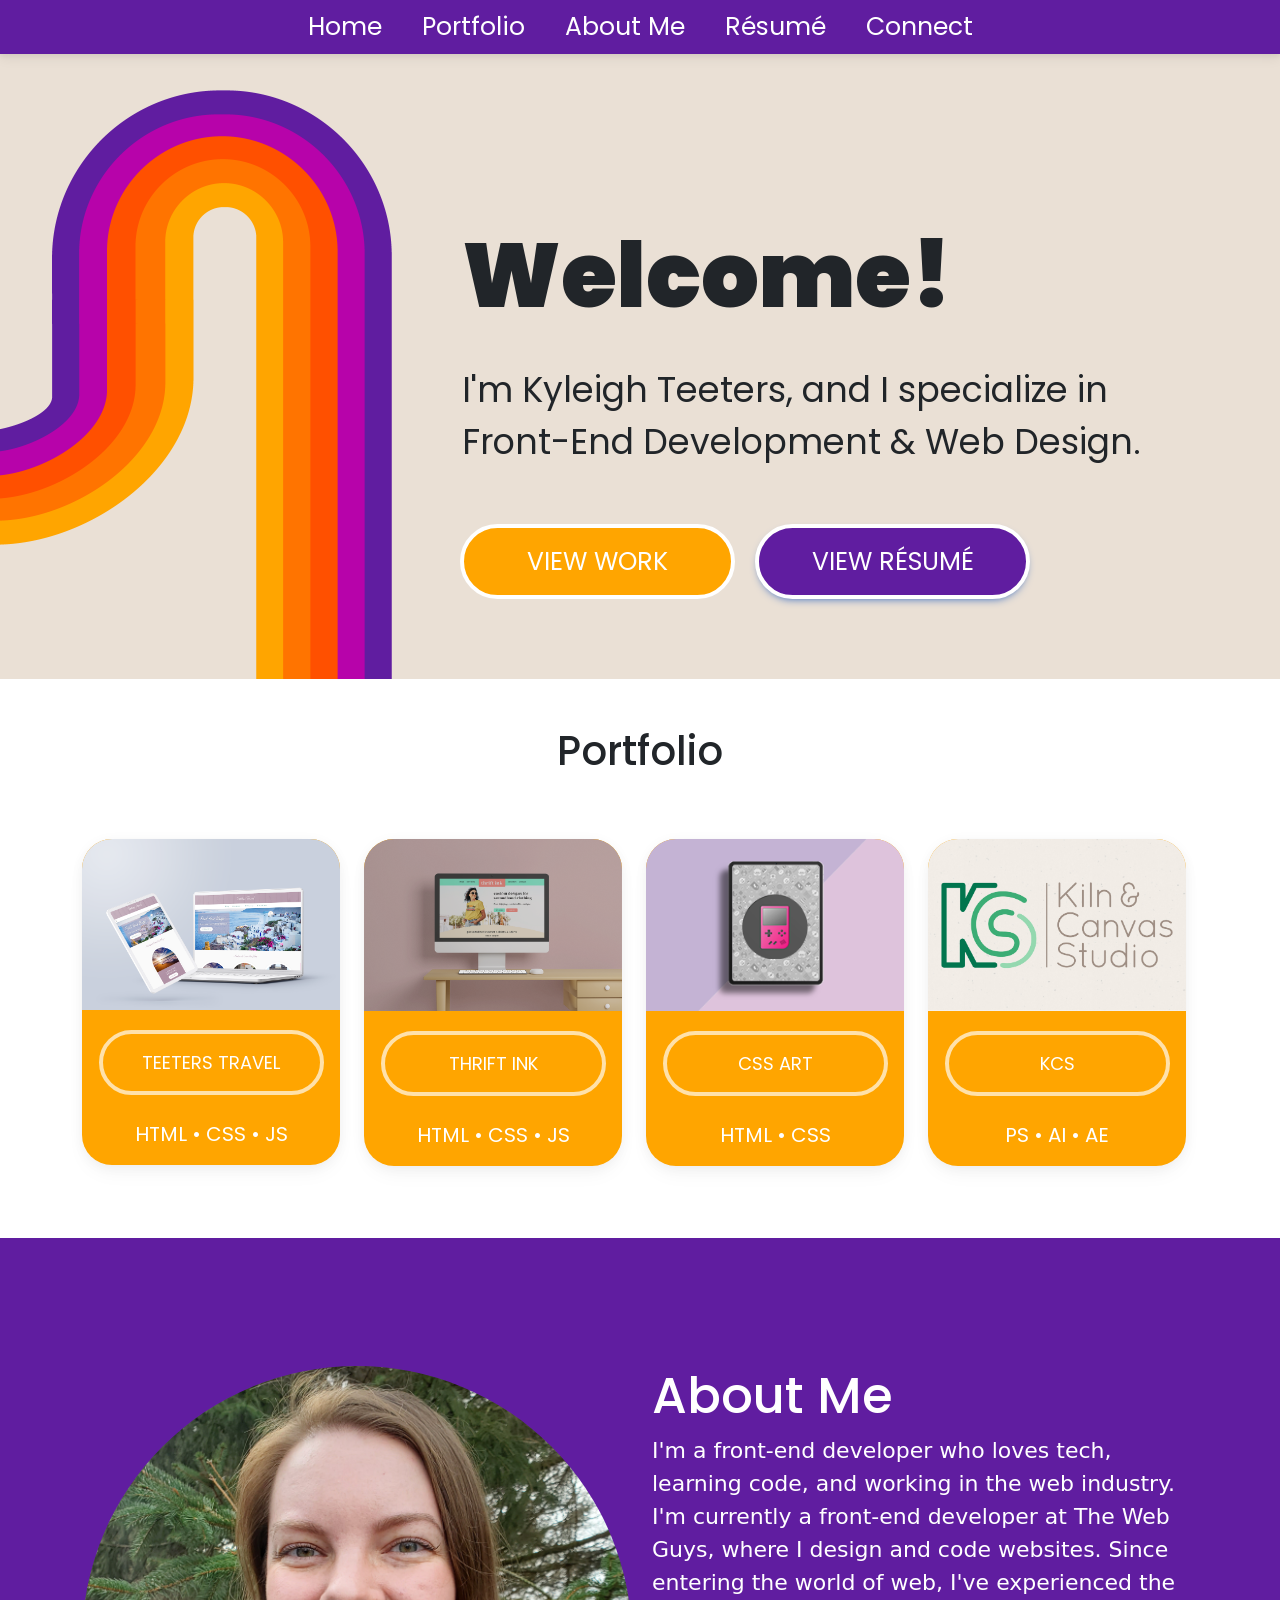
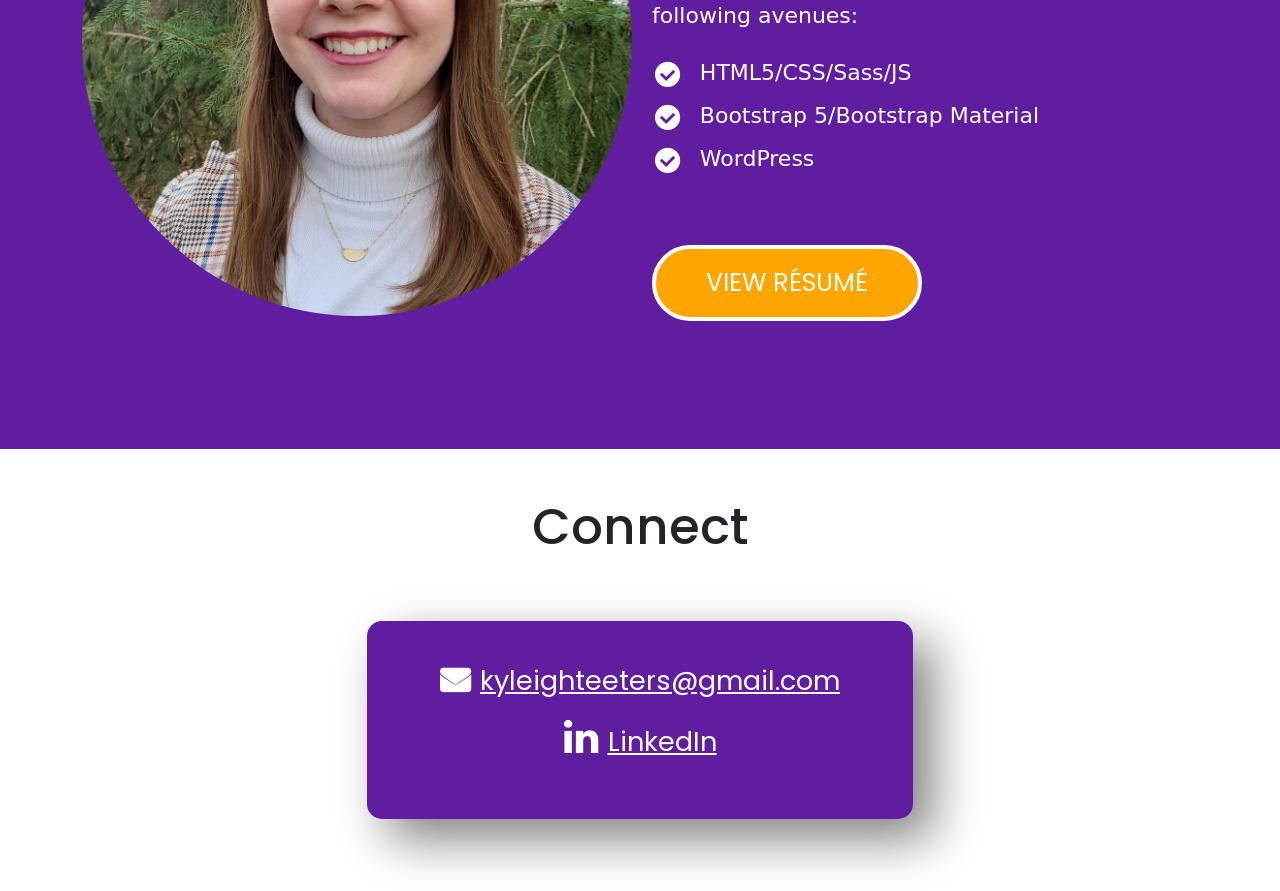
==== index.html @ 820a05bb "link fixes" ====
<!DOCTYPE html>
<html lang="en">
<head>
  <meta charset="UTF-8">
  <meta http-equiv="X-UA-Compatible" content="IE=edge">
  <meta name="viewport" content="width=device-width, initial-scale=1.0">
  <title>Kyleigh Teeters | Front-End Developer</title>
  <link
  rel="stylesheet"
  href="https://cdnjs.cloudflare.com/ajax/libs/font-awesome/6.0.0/css/all.min.css"
  />
  <!-- MDB -->
<link rel="stylesheet" href="css/mdb.min.css" />
  <link rel="stylesheet" href="https://kh7722.github.io/website/css/main.min.css">
  <link rel="stylesheet" href="/css/main.min.css">
  <link rel="stylesheet" href="https://fonts.googleapis.com/css?family=Poppins">
  <link rel="stylesheet" href="https://cdnjs.cloudflare.com/ajax/libs/font-awesome/4.7.0/css/font-awesome.min.css">

 <!-- MDB icon -->
 <link rel="icon" href="img/mdb-favicon.ico" type="image/x-icon" />

</head>
<body>

 <!-- Start Navbar -->
  <nav class="navbar navbar-expand-lg bg-body-tertiary">
    <!-- Container wrapper -->
    <div class="container-fluid">
      <!-- Toggle button -->
      <button
        data-mdb-collapse-init
        class="navbar-toggler"
        type="button"
        data-mdb-target="#navbarCenteredExample"
        aria-controls="navbarCenteredExample"
        aria-expanded="false"
        aria-label="Toggle navigation"
      >
        <i class="fas fa-bars"></i>
      </button>
  
      <!-- Collapsible wrapper -->
      <div
        class="collapse navbar-collapse justify-content-center"
        id="navbarCenteredExample"
      >
        <!-- Left links -->
        <ul class="navbar-nav mb-2 mb-lg-0">
          <li class="nav-item">
            <a href="https://kh7722.github.io/website/">Home</a>
          </li>
          <li class="nav-item">
            <a href="#portfolio">Portfolio</a>
          </li>
          <li class="nav-item">
            <a href="#about">About Me</a>
          </li>
          <li class="nav-item">
            <a href="https://kh7722.github.io/website/documents/kyleigh-teeters-resume.pdf" target="_blank">Résumé</a>
          </li>
          <li class="nav-item">
            <a href="#connect">Connect</a>
          </li>
        </ul>
        <!-- Left links -->
      </div>
      <!-- Collapsible wrapper -->
    </div>
    <!-- Container wrapper -->
  </nav>

<!-- End Navbar -->

<!-- Start Jumbo -->
<div class="jumbo" style="background-image: url('https://kh7722.github.io/website/images/banner-r2.png');">


  <div class="container">
    <div class="row d-flex justify-content-end">
      <div class="col-md-8">
  <div class="jumbo-content">
    <p class="heading">Welcome!</p>
  <p class="sub-heading">I'm Kyleigh Teeters, and I specialize in Front-End Development & Web Design.</p>
  <div class="row justify-content-start">
    <a href="#portfolio" class="btn btn-secondary">View Work</a>
    <a href="https://kh7722.github.io/website/documents/kyleigh-teeters-resume.pdf" target="_blank" class="btn btn-primary">View Résumé</a>
  </div>
</div>
</div>
</div>

</div>


</div>
<!-- End Jumbo -->

<!-- Start Content Block 1 -->
<div id="portfolio" class="content-block-one">
  <div class="container py-5 text-center">
  <h1 class="h1-responsive">Portfolio</h1>
  <div class="row mt-5 mb-2">
    <div class="col-md-3 my-3">
<div class="card">
      <img src="https://kh7722.github.io/website/images/teeters-travel-cover.png" alt="">
      <p class="mb-0"><a href="https://kh7722.github.io/portfolio-website-two/" target="_blank" class="btn">Teeters Travel</a></p>
      <br>
      <p class="mt-0">HTML • CSS • JS</p>
    </div>
  </div>
  <div class="col-md-3 my-3">
    <div class="card">
    <img src="https://kh7722.github.io/website/images/thrift-ink-mockup.png" alt="">
    <p class="mb-0"><a href="https://kh7722.github.io/thriftink/" target="_blank" class="btn">Thrift Ink</a></p>
    <br>
    <p class="mt-0">HTML • CSS • JS</p>
</div>
</div>
<div class="col-md-3 my-3">
  <div class="card">
  <img src="/images/css-art-cover.png" alt="">
  <p class="mb-0"><a href="https://kh7722.github.io/illustration-two/" target="_blank" class="btn">CSS Art</a></p>
  <br>
  <p class="mt-0">HTML • CSS</p>
  </div>
</div>

<div class="col-md-3 my-3">
  <div class="card">
  <img src="https://kh7722.github.io/website/images/design/kcs-logo-two.jpg" alt="">
  <p class="mb-0"><a href="kcs.html" class="btn">KCS</a></p>
  <br>
  <p class="mt-0">PS • AI • AE</p>
  </div>
</div>

  </div>
</div>
</div>
<!-- End Content Block 1-->

 <!-- 
<div class="content-block-three">
  <div class="container py-5 text-center">
  <h2 class="h2-responsive">Current WIPs</h2>
  <p class="text-center">Because it's never too early to share!</p>
  <div class="row mt-5 mb-2">
    <div class="col-md-4 my-3">
        <p><a href="https://kh7722.github.io/illustration/" target="_blank">Illustration</a></p>
    </div>
    <div class="col-md-4 my-3">
        <p>Project 2</p>
    </div>
    <div class="col-md-4 my-3">
        <p>Project 3</p>
    </div>
  </div>
</div>
</div>
-->

<!-- Start Content Block 2 -->

<div id="about" class="content-block-two">
  <div class="container py-5">
   
    <div class="row">
      <div class="col-md-6">
        <div class="headshot" style="background-image:url('https://kh7722.github.io/website/images/headshot.jpg');">
      </div>
      </div>

      <div class="col-md-6 align-self-center">
        <h2 class="h2-responsive">About Me</h2>
        <p>I'm a front-end developer who loves tech, learning code, and working in the web industry. I'm currently a front-end developer at The Web Guys, where I design and code websites. Since entering the world of web, I've experienced the following avenues:</p>
    
            <ul class="fa-ul">
              <li class="fa-li">HTML5/CSS/Sass/JS</li>   
              <li class="fa-li">Bootstrap 5/Bootstrap Material</li>
              <li class="fa-li">WordPress</li>
            </ul>

        <a href="https://kh7722.github.io/website/documents/kyleigh-teeters-resume.pdf" target="_blank" class="btn btn-secondary mt-5">View Résumé</a>
      </div>

    </div>


    </div>
</div>

<!-- End Content Block 2 -->



<!-- Start Content Block 4 -->
<div id="connect" class="content-block-four">
<div class="container py-5 text-center">
<h2 class="h2-responsive mb-5">Connect</h2>
<div class="row my-2 justify-content-center">
  <div class="col-md-6 my-3">
<div class="card">
  <p><i class="fa-solid fa-envelope"></i><a href="mailto:kyleighteeters@gmail.com">kyleighteeters@gmail.com</a></p>
  <p><i class="fab fa-linkedin"></i><a href="https://www.linkedin.com/in/kyleigh-teeters/" target="_blank">LinkedIn</a></p>
</div>
  </div>
  </div>
</div>
</div>
<!-- End Content Block 4 -->

  


<!--
  <script src="node_modules/bootstrap/dist/js/bootstrap.js"></script>
  <script src="https://kh7722.github.io/website/js/custom.js"></script>
-->

 <!-- MDB -->
 <script type="text/javascript" src="js/mdb.umd.min.js"></script>
 <!-- Custom scripts -->
 <script type="text/javascript"></script>


</body>
</html>
---- css/main.min.css ----
@charset "UTF-8";
/*Global Styling*/
h1, .h1 {
  font-family: Poppins !important;
}

h2, .h2 {
  font-family: Poppins !important;
  font-size: 50px !important;
}

p {
  font-size: 22px;
}

.btn {
  font-family: Poppins !important;
  font-size: 25px !important;
  padding-left: 50px !important;
  padding-right: 50px !important;
  padding-top: 15px !important;
  padding-bottom: 15px !important;
  max-width: 275px !important;
  color: #fff !important;
  border-radius: 50px !important;
}

.btn-primary {
  background-color: #601da0 !important;
}

.btn-secondary {
  background-color: #ffa500 !important;
}

.bg-beige {
  background-color: #fff5e0;
}

/* Start Nav Styling */
.bg-body-tertiary {
  background-color: #601da0 !important;
}

.navbar-nav .nav-item a:hover {
  color: #ffa500 !important;
}

.navbar-nav li::before {
  content: "";
  font-family: none;
}

.nav-item {
  padding-left: 20px;
  padding-right: 20px;
  font-size: 25px;
}

.nav-item a {
  color: #fff;
  font-family: "Poppins";
  text-decoration: none !important;
}

/* End Nav Styling */
/* Start Jumbo Styling */
.jumbo {
  background-size: cover;
  background-repeat: no-repeat;
  height: 625px;
  background-position: left center !important;
}

.jumbo-content {
  padding-top: 115px;
}

.jumbo-content p {
  font-family: Poppins;
  font-size: 45px;
  margin-top: 30px;
  margin-bottom: 55px;
}
.jumbo-content .heading {
  font-family: Poppins;
  font-weight: 900;
  font-size: 90px;
  line-height: 115px;
  margin-top: 50px;
  margin-bottom: 0px !important;
}
.jumbo-content .sub-heading {
  font-family: Poppins;
  font-size: 40px;
}
.jumbo-content .btn {
  margin-left: 10px;
  margin-right: 10px;
  border: 4px solid #fff;
}
.jumbo-content .jumbo-content .btn {
  box-shadow: none !important;
}

/* End Jumbo Styling */
/* Start Content Block 1 Styling */
.content-block-one .card {
  border: 0px solid !important;
  border-radius: 30px;
  background-color: #ffa500;
}
.content-block-one p {
  font-family: Poppins;
  font-size: 20px;
  margin-top: 20px;
  color: #fff;
}
.content-block-one a {
  color: #fff;
}
.content-block-one .row {
  margin-right: calc(0 * var(--bs-gutter-x)) !important;
  flex-wrap: unset !important;
  justify-content: center;
}
.content-block-one .col-md-4 {
  margin-left: 50px;
  margin-right: 50px;
}
.content-block-one img {
  max-width: 305px !important;
  border-top-right-radius: 30px;
  border-top-left-radius: 30px;
}
.content-block-one .btn {
  border: 4px solid #ffe1aa !important;
  font-size: 22px !important;
  min-width: 270px;
  box-shadow: none;
}

/* End Content Block 1 Styling */
/* Start Content Block 2 Styling */
.content-block-two {
  padding-top: 80px;
  padding-bottom: 80px;
  background-color: #601da0;
}
.content-block-two .row {
  flex-wrap: unset !important;
}
.content-block-two h2, .content-block-two .h2 {
  color: #fff !important;
}
.content-block-two p {
  color: #fff !important;
}
.content-block-two .fa-li {
  text-align: left !important;
  width: 100% !important;
}
.content-block-two ul {
  list-style: none;
  margin: 0 0 20px 50px;
  padding: 0 0 0 0;
  text-align: left;
  position: relative;
}
.content-block-two li {
  margin: 0 0 0 0;
  position: relative;
  padding: 8px 0 8px 45px;
  text-align: left;
  min-height: 40px;
  line-height: 27px;
  color: #fff;
  font-size: 22px !important;
}
.content-block-two li::before {
  content: "\f058";
  display: inline-block;
  font-size: 28px;
  font-family: "FontAwesome";
  font-weight: 900;
  color: #fff;
  position: absolute;
  left: 0;
  top: 4px;
  height: 100%;
  line-height: 40px;
}
.content-block-two .headshot {
  border-radius: 1000px;
  height: 550px;
  width: 550px;
  background-size: cover;
  background-position: center center;
  background-position-y: -100px;
  background-repeat: no-repeat;
}
.content-block-two .btn {
  border: 4px solid #fff;
}

/* End Content Block 2 Styling */
/* Start Content Block 4 Styling */
.content-block-four img {
  box-shadow: 20px 20px 50px grey;
  border-radius: 15px;
}
.content-block-four .card {
  background-color: #601da0;
  padding: 40px;
  border: none;
  justify-content: center;
  box-shadow: 20px 20px 50px grey;
  border-radius: 15px;
}
.content-block-four p {
  font-family: Poppins;
  font-size: 27px;
}
.content-block-four a {
  color: #fff;
}
.content-block-four i {
  font-family: "FontAwesome";
  font-style: normal !important;
  font-size: 40px;
  margin-right: 10px;
  color: #fff;
}
.content-block-four .fa-envelope {
  font-size: 30px !important;
}

/* End Content Block 4 Styling */
/*!
 * Bootstrap  v5.2.3 (https://getbootstrap.com/)
 * Copyright 2011-2022 The Bootstrap Authors
 * Copyright 2011-2022 Twitter, Inc.
 * Licensed under MIT (https://github.com/twbs/bootstrap/blob/main/LICENSE)
 */
:root {
  --bs-blue: #0d6efd;
  --bs-indigo: #6610f2;
  --bs-purple: #6f42c1;
  --bs-pink: #d63384;
  --bs-red: #dc3545;
  --bs-orange: #fd7e14;
  --bs-yellow: #ffc107;
  --bs-green: #198754;
  --bs-teal: #20c997;
  --bs-cyan: #0dcaf0;
  --bs-black: #000;
  --bs-white: #fff;
  --bs-gray: #6c757d;
  --bs-gray-dark: #343a40;
  --bs-gray-100: #f8f9fa;
  --bs-gray-200: #e9ecef;
  --bs-gray-300: #dee2e6;
  --bs-gray-400: #ced4da;
  --bs-gray-500: #adb5bd;
  --bs-gray-600: #6c757d;
  --bs-gray-700: #495057;
  --bs-gray-800: #343a40;
  --bs-gray-900: #212529;
  --bs-primary: #601da0;
  --bs-secondary: #ffa500;
  --bs-success: #198754;
  --bs-info: #0dcaf0;
  --bs-warning: #ffc107;
  --bs-danger: #dc3545;
  --bs-light: #f8f9fa;
  --bs-dark: #212529;
  --bs-primary-rgb: 96, 29, 160;
  --bs-secondary-rgb: 255, 165, 0;
  --bs-success-rgb: 25, 135, 84;
  --bs-info-rgb: 13, 202, 240;
  --bs-warning-rgb: 255, 193, 7;
  --bs-danger-rgb: 220, 53, 69;
  --bs-light-rgb: 248, 249, 250;
  --bs-dark-rgb: 33, 37, 41;
  --bs-white-rgb: 255, 255, 255;
  --bs-black-rgb: 0, 0, 0;
  --bs-body-color-rgb: 33, 37, 41;
  --bs-body-bg-rgb: 255, 255, 255;
  --bs-font-sans-serif: system-ui, -apple-system, "Segoe UI", Roboto, "Helvetica Neue", "Noto Sans", "Liberation Sans", Arial, sans-serif, "Apple Color Emoji", "Segoe UI Emoji", "Segoe UI Symbol", "Noto Color Emoji";
  --bs-font-monospace: SFMono-Regular, Menlo, Monaco, Consolas, "Liberation Mono", "Courier New", monospace;
  --bs-gradient: linear-gradient(180deg, rgba(255, 255, 255, 0.15), rgba(255, 255, 255, 0));
  --bs-body-font-family: var(--bs-font-sans-serif);
  --bs-body-font-size: 1rem;
  --bs-body-font-weight: 400;
  --bs-body-line-height: 1.5;
  --bs-body-color: #212529;
  --bs-body-bg: #fff;
  --bs-border-width: 1px;
  --bs-border-style: solid;
  --bs-border-color: #dee2e6;
  --bs-border-color-translucent: rgba(0, 0, 0, 0.175);
  --bs-border-radius: 0.375rem;
  --bs-border-radius-sm: 0.25rem;
  --bs-border-radius-lg: 0.5rem;
  --bs-border-radius-xl: 1rem;
  --bs-border-radius-2xl: 2rem;
  --bs-border-radius-pill: 50rem;
  --bs-link-color: #601da0;
  --bs-link-hover-color: #4d1780;
  --bs-code-color: #d63384;
  --bs-highlight-bg: #fff3cd;
}

*,
*::before,
*::after {
  box-sizing: border-box;
}

@media (prefers-reduced-motion: no-preference) {
  :root {
    scroll-behavior: smooth;
  }
}

body {
  margin: 0;
  font-family: var(--bs-body-font-family);
  font-size: var(--bs-body-font-size);
  font-weight: var(--bs-body-font-weight);
  line-height: var(--bs-body-line-height);
  color: var(--bs-body-color);
  text-align: var(--bs-body-text-align);
  background-color: var(--bs-body-bg);
  -webkit-text-size-adjust: 100%;
  -webkit-tap-highlight-color: rgba(0, 0, 0, 0);
}

hr {
  margin: 1rem 0;
  color: inherit;
  border: 0;
  border-top: 1px solid;
  opacity: 0.25;
}

h6, .h6, h5, .h5, h4, .h4, h3, .h3, h2, .h2, h1, .h1 {
  margin-top: 0;
  margin-bottom: 0.5rem;
  font-weight: 500;
  line-height: 1.2;
}

h1, .h1 {
  font-size: calc(1.375rem + 1.5vw);
}
@media (min-width: 1200px) {
  h1, .h1 {
    font-size: 2.5rem;
  }
}

h2, .h2 {
  font-size: calc(1.325rem + 0.9vw);
}
@media (min-width: 1200px) {
  h2, .h2 {
    font-size: 2rem;
  }
}

h3, .h3 {
  font-size: calc(1.3rem + 0.6vw);
}
@media (min-width: 1200px) {
  h3, .h3 {
    font-size: 1.75rem;
  }
}

h4, .h4 {
  font-size: calc(1.275rem + 0.3vw);
}
@media (min-width: 1200px) {
  h4, .h4 {
    font-size: 1.5rem;
  }
}

h5, .h5 {
  font-size: 1.25rem;
}

h6, .h6 {
  font-size: 1rem;
}

p {
  margin-top: 0;
  margin-bottom: 1rem;
}

abbr[title] {
  text-decoration: underline dotted;
  cursor: help;
  text-decoration-skip-ink: none;
}

address {
  margin-bottom: 1rem;
  font-style: normal;
  line-height: inherit;
}

ol,
ul {
  padding-left: 2rem;
}

ol,
ul,
dl {
  margin-top: 0;
  margin-bottom: 1rem;
}

ol ol,
ul ul,
ol ul,
ul ol {
  margin-bottom: 0;
}

dt {
  font-weight: 700;
}

dd {
  margin-bottom: 0.5rem;
  margin-left: 0;
}

blockquote {
  margin: 0 0 1rem;
}

b,
strong {
  font-weight: bolder;
}

small, .small {
  font-size: 0.875em;
}

mark, .mark {
  padding: 0.1875em;
  background-color: var(--bs-highlight-bg);
}

sub,
sup {
  position: relative;
  font-size: 0.75em;
  line-height: 0;
  vertical-align: baseline;
}

sub {
  bottom: -0.25em;
}

sup {
  top: -0.5em;
}

a {
  color: var(--bs-link-color);
  text-decoration: underline;
}
a:hover {
  color: var(--bs-link-hover-color);
}

a:not([href]):not([class]), a:not([href]):not([class]):hover {
  color: inherit;
  text-decoration: none;
}

pre,
code,
kbd,
samp {
  font-family: var(--bs-font-monospace);
  font-size: 1em;
}

pre {
  display: block;
  margin-top: 0;
  margin-bottom: 1rem;
  overflow: auto;
  font-size: 0.875em;
}
pre code {
  font-size: inherit;
  color: inherit;
  word-break: normal;
}

code {
  font-size: 0.875em;
  color: var(--bs-code-color);
  word-wrap: break-word;
}
a > code {
  color: inherit;
}

kbd {
  padding: 0.1875rem 0.375rem;
  font-size: 0.875em;
  color: var(--bs-body-bg);
  background-color: var(--bs-body-color);
  border-radius: 0.25rem;
}
kbd kbd {
  padding: 0;
  font-size: 1em;
}

figure {
  margin: 0 0 1rem;
}

img,
svg {
  vertical-align: middle;
}

table {
  caption-side: bottom;
  border-collapse: collapse;
}

caption {
  padding-top: 0.5rem;
  padding-bottom: 0.5rem;
  color: #6c757d;
  text-align: left;
}

th {
  text-align: inherit;
  text-align: -webkit-match-parent;
}

thead,
tbody,
tfoot,
tr,
td,
th {
  border-color: inherit;
  border-style: solid;
  border-width: 0;
}

label {
  display: inline-block;
}

button {
  border-radius: 0;
}

button:focus:not(:focus-visible) {
  outline: 0;
}

input,
button,
select,
optgroup,
textarea {
  margin: 0;
  font-family: inherit;
  font-size: inherit;
  line-height: inherit;
}

button,
select {
  text-transform: none;
}

[role=button] {
  cursor: pointer;
}

select {
  word-wrap: normal;
}
select:disabled {
  opacity: 1;
}

[list]:not([type=date]):not([type=datetime-local]):not([type=month]):not([type=week]):not([type=time])::-webkit-calendar-picker-indicator {
  display: none !important;
}

button,
[type=button],
[type=reset],
[type=submit] {
  -webkit-appearance: button;
}
button:not(:disabled),
[type=button]:not(:disabled),
[type=reset]:not(:disabled),
[type=submit]:not(:disabled) {
  cursor: pointer;
}

::-moz-focus-inner {
  padding: 0;
  border-style: none;
}

textarea {
  resize: vertical;
}

fieldset {
  min-width: 0;
  padding: 0;
  margin: 0;
  border: 0;
}

legend {
  float: left;
  width: 100%;
  padding: 0;
  margin-bottom: 0.5rem;
  font-size: calc(1.275rem + 0.3vw);
  line-height: inherit;
}
@media (min-width: 1200px) {
  legend {
    font-size: 1.5rem;
  }
}
legend + * {
  clear: left;
}

::-webkit-datetime-edit-fields-wrapper,
::-webkit-datetime-edit-text,
::-webkit-datetime-edit-minute,
::-webkit-datetime-edit-hour-field,
::-webkit-datetime-edit-day-field,
::-webkit-datetime-edit-month-field,
::-webkit-datetime-edit-year-field {
  padding: 0;
}

::-webkit-inner-spin-button {
  height: auto;
}

[type=search] {
  outline-offset: -2px;
  -webkit-appearance: textfield;
}

/* rtl:raw:
[type="tel"],
[type="url"],
[type="email"],
[type="number"] {
  direction: ltr;
}
*/
::-webkit-search-decoration {
  -webkit-appearance: none;
}

::-webkit-color-swatch-wrapper {
  padding: 0;
}

::file-selector-button {
  font: inherit;
  -webkit-appearance: button;
}

output {
  display: inline-block;
}

iframe {
  border: 0;
}

summary {
  display: list-item;
  cursor: pointer;
}

progress {
  vertical-align: baseline;
}

[hidden] {
  display: none !important;
}

.lead {
  font-size: 1.25rem;
  font-weight: 300;
}

.display-1 {
  font-size: calc(1.625rem + 4.5vw);
  font-weight: 300;
  line-height: 1.2;
}
@media (min-width: 1200px) {
  .display-1 {
    font-size: 5rem;
  }
}

.display-2 {
  font-size: calc(1.575rem + 3.9vw);
  font-weight: 300;
  line-height: 1.2;
}
@media (min-width: 1200px) {
  .display-2 {
    font-size: 4.5rem;
  }
}

.display-3 {
  font-size: calc(1.525rem + 3.3vw);
  font-weight: 300;
  line-height: 1.2;
}
@media (min-width: 1200px) {
  .display-3 {
    font-size: 4rem;
  }
}

.display-4 {
  font-size: calc(1.475rem + 2.7vw);
  font-weight: 300;
  line-height: 1.2;
}
@media (min-width: 1200px) {
  .display-4 {
    font-size: 3.5rem;
  }
}

.display-5 {
  font-size: calc(1.425rem + 2.1vw);
  font-weight: 300;
  line-height: 1.2;
}
@media (min-width: 1200px) {
  .display-5 {
    font-size: 3rem;
  }
}

.display-6 {
  font-size: calc(1.375rem + 1.5vw);
  font-weight: 300;
  line-height: 1.2;
}
@media (min-width: 1200px) {
  .display-6 {
    font-size: 2.5rem;
  }
}

.list-unstyled {
  padding-left: 0;
  list-style: none;
}

.list-inline {
  padding-left: 0;
  list-style: none;
}

.list-inline-item {
  display: inline-block;
}
.list-inline-item:not(:last-child) {
  margin-right: 0.5rem;
}

.initialism {
  font-size: 0.875em;
  text-transform: uppercase;
}

.blockquote {
  margin-bottom: 1rem;
  font-size: 1.25rem;
}
.blockquote > :last-child {
  margin-bottom: 0;
}

.blockquote-footer {
  margin-top: -1rem;
  margin-bottom: 1rem;
  font-size: 0.875em;
  color: #6c757d;
}
.blockquote-footer::before {
  content: "— ";
}

.img-fluid {
  max-width: 100%;
  height: auto;
}

.img-thumbnail {
  padding: 0.25rem;
  background-color: #fff;
  border: 1px solid var(--bs-border-color);
  border-radius: 0.375rem;
  max-width: 100%;
  height: auto;
}

.figure {
  display: inline-block;
}

.figure-img {
  margin-bottom: 0.5rem;
  line-height: 1;
}

.figure-caption {
  font-size: 0.875em;
  color: #6c757d;
}

.container,
.container-fluid,
.container-xxl,
.container-xl,
.container-lg,
.container-md,
.container-sm {
  --bs-gutter-x: 1.5rem;
  --bs-gutter-y: 0;
  width: 100%;
  padding-right: calc(var(--bs-gutter-x) * 0.5);
  padding-left: calc(var(--bs-gutter-x) * 0.5);
  margin-right: auto;
  margin-left: auto;
}

@media (min-width: 576px) {
  .container-sm, .container {
    max-width: 540px;
  }
}
@media (min-width: 768px) {
  .container-md, .container-sm, .container {
    max-width: 720px;
  }
}
@media (min-width: 992px) {
  .container-lg, .container-md, .container-sm, .container {
    max-width: 960px;
  }
}
@media (min-width: 1200px) {
  .container-xl, .container-lg, .container-md, .container-sm, .container {
    max-width: 1140px;
  }
}
@media (min-width: 1400px) {
  .container-xxl, .container-xl, .container-lg, .container-md, .container-sm, .container {
    max-width: 1320px;
  }
}
.row {
  --bs-gutter-x: 1.5rem;
  --bs-gutter-y: 0;
  display: flex;
  flex-wrap: wrap;
  margin-top: calc(-1 * var(--bs-gutter-y));
  margin-right: calc(-0.5 * var(--bs-gutter-x));
  margin-left: calc(-0.5 * var(--bs-gutter-x));
}
.row > * {
  flex-shrink: 0;
  width: 100%;
  max-width: 100%;
  padding-right: calc(var(--bs-gutter-x) * 0.5);
  padding-left: calc(var(--bs-gutter-x) * 0.5);
  margin-top: var(--bs-gutter-y);
}

.col {
  flex: 1 0 0%;
}

.row-cols-auto > * {
  flex: 0 0 auto;
  width: auto;
}

.row-cols-1 > * {
  flex: 0 0 auto;
  width: 100%;
}

.row-cols-2 > * {
  flex: 0 0 auto;
  width: 50%;
}

.row-cols-3 > * {
  flex: 0 0 auto;
  width: 33.3333333333%;
}

.row-cols-4 > * {
  flex: 0 0 auto;
  width: 25%;
}

.row-cols-5 > * {
  flex: 0 0 auto;
  width: 20%;
}

.row-cols-6 > * {
  flex: 0 0 auto;
  width: 16.6666666667%;
}

.col-auto {
  flex: 0 0 auto;
  width: auto;
}

.col-1 {
  flex: 0 0 auto;
  width: 8.33333333%;
}

.col-2 {
  flex: 0 0 auto;
  width: 16.66666667%;
}

.col-3 {
  flex: 0 0 auto;
  width: 25%;
}

.col-4 {
  flex: 0 0 auto;
  width: 33.33333333%;
}

.col-5 {
  flex: 0 0 auto;
  width: 41.66666667%;
}

.col-6 {
  flex: 0 0 auto;
  width: 50%;
}

.col-7 {
  flex: 0 0 auto;
  width: 58.33333333%;
}

.col-8 {
  flex: 0 0 auto;
  width: 66.66666667%;
}

.col-9 {
  flex: 0 0 auto;
  width: 75%;
}

.col-10 {
  flex: 0 0 auto;
  width: 83.33333333%;
}

.col-11 {
  flex: 0 0 auto;
  width: 91.66666667%;
}

.col-12 {
  flex: 0 0 auto;
  width: 100%;
}

.offset-1 {
  margin-left: 8.33333333%;
}

.offset-2 {
  margin-left: 16.66666667%;
}

.offset-3 {
  margin-left: 25%;
}

.offset-4 {
  margin-left: 33.33333333%;
}

.offset-5 {
  margin-left: 41.66666667%;
}

.offset-6 {
  margin-left: 50%;
}

.offset-7 {
  margin-left: 58.33333333%;
}

.offset-8 {
  margin-left: 66.66666667%;
}

.offset-9 {
  margin-left: 75%;
}

.offset-10 {
  margin-left: 83.33333333%;
}

.offset-11 {
  margin-left: 91.66666667%;
}

.g-0,
.gx-0 {
  --bs-gutter-x: 0;
}

.g-0,
.gy-0 {
  --bs-gutter-y: 0;
}

.g-1,
.gx-1 {
  --bs-gutter-x: 0.25rem;
}

.g-1,
.gy-1 {
  --bs-gutter-y: 0.25rem;
}

.g-2,
.gx-2 {
  --bs-gutter-x: 0.5rem;
}

.g-2,
.gy-2 {
  --bs-gutter-y: 0.5rem;
}

.g-3,
.gx-3 {
  --bs-gutter-x: 1rem;
}

.g-3,
.gy-3 {
  --bs-gutter-y: 1rem;
}

.g-4,
.gx-4 {
  --bs-gutter-x: 1.5rem;
}

.g-4,
.gy-4 {
  --bs-gutter-y: 1.5rem;
}

.g-5,
.gx-5 {
  --bs-gutter-x: 3rem;
}

.g-5,
.gy-5 {
  --bs-gutter-y: 3rem;
}

@media (min-width: 576px) {
  .col-sm {
    flex: 1 0 0%;
  }
  .row-cols-sm-auto > * {
    flex: 0 0 auto;
    width: auto;
  }
  .row-cols-sm-1 > * {
    flex: 0 0 auto;
    width: 100%;
  }
  .row-cols-sm-2 > * {
    flex: 0 0 auto;
    width: 50%;
  }
  .row-cols-sm-3 > * {
    flex: 0 0 auto;
    width: 33.3333333333%;
  }
  .row-cols-sm-4 > * {
    flex: 0 0 auto;
    width: 25%;
  }
  .row-cols-sm-5 > * {
    flex: 0 0 auto;
    width: 20%;
  }
  .row-cols-sm-6 > * {
    flex: 0 0 auto;
    width: 16.6666666667%;
  }
  .col-sm-auto {
    flex: 0 0 auto;
    width: auto;
  }
  .col-sm-1 {
    flex: 0 0 auto;
    width: 8.33333333%;
  }
  .col-sm-2 {
    flex: 0 0 auto;
    width: 16.66666667%;
  }
  .col-sm-3 {
    flex: 0 0 auto;
    width: 25%;
  }
  .col-sm-4 {
    flex: 0 0 auto;
    width: 33.33333333%;
  }
  .col-sm-5 {
    flex: 0 0 auto;
    width: 41.66666667%;
  }
  .col-sm-6 {
    flex: 0 0 auto;
    width: 50%;
  }
  .col-sm-7 {
    flex: 0 0 auto;
    width: 58.33333333%;
  }
  .col-sm-8 {
    flex: 0 0 auto;
    width: 66.66666667%;
  }
  .col-sm-9 {
    flex: 0 0 auto;
    width: 75%;
  }
  .col-sm-10 {
    flex: 0 0 auto;
    width: 83.33333333%;
  }
  .col-sm-11 {
    flex: 0 0 auto;
    width: 91.66666667%;
  }
  .col-sm-12 {
    flex: 0 0 auto;
    width: 100%;
  }
  .offset-sm-0 {
    margin-left: 0;
  }
  .offset-sm-1 {
    margin-left: 8.33333333%;
  }
  .offset-sm-2 {
    margin-left: 16.66666667%;
  }
  .offset-sm-3 {
    margin-left: 25%;
  }
  .offset-sm-4 {
    margin-left: 33.33333333%;
  }
  .offset-sm-5 {
    margin-left: 41.66666667%;
  }
  .offset-sm-6 {
    margin-left: 50%;
  }
  .offset-sm-7 {
    margin-left: 58.33333333%;
  }
  .offset-sm-8 {
    margin-left: 66.66666667%;
  }
  .offset-sm-9 {
    margin-left: 75%;
  }
  .offset-sm-10 {
    margin-left: 83.33333333%;
  }
  .offset-sm-11 {
    margin-left: 91.66666667%;
  }
  .g-sm-0,
  .gx-sm-0 {
    --bs-gutter-x: 0;
  }
  .g-sm-0,
  .gy-sm-0 {
    --bs-gutter-y: 0;
  }
  .g-sm-1,
  .gx-sm-1 {
    --bs-gutter-x: 0.25rem;
  }
  .g-sm-1,
  .gy-sm-1 {
    --bs-gutter-y: 0.25rem;
  }
  .g-sm-2,
  .gx-sm-2 {
    --bs-gutter-x: 0.5rem;
  }
  .g-sm-2,
  .gy-sm-2 {
    --bs-gutter-y: 0.5rem;
  }
  .g-sm-3,
  .gx-sm-3 {
    --bs-gutter-x: 1rem;
  }
  .g-sm-3,
  .gy-sm-3 {
    --bs-gutter-y: 1rem;
  }
  .g-sm-4,
  .gx-sm-4 {
    --bs-gutter-x: 1.5rem;
  }
  .g-sm-4,
  .gy-sm-4 {
    --bs-gutter-y: 1.5rem;
  }
  .g-sm-5,
  .gx-sm-5 {
    --bs-gutter-x: 3rem;
  }
  .g-sm-5,
  .gy-sm-5 {
    --bs-gutter-y: 3rem;
  }
}
@media (min-width: 768px) {
  .col-md {
    flex: 1 0 0%;
  }
  .row-cols-md-auto > * {
    flex: 0 0 auto;
    width: auto;
  }
  .row-cols-md-1 > * {
    flex: 0 0 auto;
    width: 100%;
  }
  .row-cols-md-2 > * {
    flex: 0 0 auto;
    width: 50%;
  }
  .row-cols-md-3 > * {
    flex: 0 0 auto;
    width: 33.3333333333%;
  }
  .row-cols-md-4 > * {
    flex: 0 0 auto;
    width: 25%;
  }
  .row-cols-md-5 > * {
    flex: 0 0 auto;
    width: 20%;
  }
  .row-cols-md-6 > * {
    flex: 0 0 auto;
    width: 16.6666666667%;
  }
  .col-md-auto {
    flex: 0 0 auto;
    width: auto;
  }
  .col-md-1 {
    flex: 0 0 auto;
    width: 8.33333333%;
  }
  .col-md-2 {
    flex: 0 0 auto;
    width: 16.66666667%;
  }
  .col-md-3 {
    flex: 0 0 auto;
    width: 25%;
  }
  .col-md-4 {
    flex: 0 0 auto;
    width: 33.33333333%;
  }
  .col-md-5 {
    flex: 0 0 auto;
    width: 41.66666667%;
  }
  .col-md-6 {
    flex: 0 0 auto;
    width: 50%;
  }
  .col-md-7 {
    flex: 0 0 auto;
    width: 58.33333333%;
  }
  .col-md-8 {
    flex: 0 0 auto;
    width: 66.66666667%;
  }
  .col-md-9 {
    flex: 0 0 auto;
    width: 75%;
  }
  .col-md-10 {
    flex: 0 0 auto;
    width: 83.33333333%;
  }
  .col-md-11 {
    flex: 0 0 auto;
    width: 91.66666667%;
  }
  .col-md-12 {
    flex: 0 0 auto;
    width: 100%;
  }
  .offset-md-0 {
    margin-left: 0;
  }
  .offset-md-1 {
    margin-left: 8.33333333%;
  }
  .offset-md-2 {
    margin-left: 16.66666667%;
  }
  .offset-md-3 {
    margin-left: 25%;
  }
  .offset-md-4 {
    margin-left: 33.33333333%;
  }
  .offset-md-5 {
    margin-left: 41.66666667%;
  }
  .offset-md-6 {
    margin-left: 50%;
  }
  .offset-md-7 {
    margin-left: 58.33333333%;
  }
  .offset-md-8 {
    margin-left: 66.66666667%;
  }
  .offset-md-9 {
    margin-left: 75%;
  }
  .offset-md-10 {
    margin-left: 83.33333333%;
  }
  .offset-md-11 {
    margin-left: 91.66666667%;
  }
  .g-md-0,
  .gx-md-0 {
    --bs-gutter-x: 0;
  }
  .g-md-0,
  .gy-md-0 {
    --bs-gutter-y: 0;
  }
  .g-md-1,
  .gx-md-1 {
    --bs-gutter-x: 0.25rem;
  }
  .g-md-1,
  .gy-md-1 {
    --bs-gutter-y: 0.25rem;
  }
  .g-md-2,
  .gx-md-2 {
    --bs-gutter-x: 0.5rem;
  }
  .g-md-2,
  .gy-md-2 {
    --bs-gutter-y: 0.5rem;
  }
  .g-md-3,
  .gx-md-3 {
    --bs-gutter-x: 1rem;
  }
  .g-md-3,
  .gy-md-3 {
    --bs-gutter-y: 1rem;
  }
  .g-md-4,
  .gx-md-4 {
    --bs-gutter-x: 1.5rem;
  }
  .g-md-4,
  .gy-md-4 {
    --bs-gutter-y: 1.5rem;
  }
  .g-md-5,
  .gx-md-5 {
    --bs-gutter-x: 3rem;
  }
  .g-md-5,
  .gy-md-5 {
    --bs-gutter-y: 3rem;
  }
}
@media (min-width: 992px) {
  .col-lg {
    flex: 1 0 0%;
  }
  .row-cols-lg-auto > * {
    flex: 0 0 auto;
    width: auto;
  }
  .row-cols-lg-1 > * {
    flex: 0 0 auto;
    width: 100%;
  }
  .row-cols-lg-2 > * {
    flex: 0 0 auto;
    width: 50%;
  }
  .row-cols-lg-3 > * {
    flex: 0 0 auto;
    width: 33.3333333333%;
  }
  .row-cols-lg-4 > * {
    flex: 0 0 auto;
    width: 25%;
  }
  .row-cols-lg-5 > * {
    flex: 0 0 auto;
    width: 20%;
  }
  .row-cols-lg-6 > * {
    flex: 0 0 auto;
    width: 16.6666666667%;
  }
  .col-lg-auto {
    flex: 0 0 auto;
    width: auto;
  }
  .col-lg-1 {
    flex: 0 0 auto;
    width: 8.33333333%;
  }
  .col-lg-2 {
    flex: 0 0 auto;
    width: 16.66666667%;
  }
  .col-lg-3 {
    flex: 0 0 auto;
    width: 25%;
  }
  .col-lg-4 {
    flex: 0 0 auto;
    width: 33.33333333%;
  }
  .col-lg-5 {
    flex: 0 0 auto;
    width: 41.66666667%;
  }
  .col-lg-6 {
    flex: 0 0 auto;
    width: 50%;
  }
  .col-lg-7 {
    flex: 0 0 auto;
    width: 58.33333333%;
  }
  .col-lg-8 {
    flex: 0 0 auto;
    width: 66.66666667%;
  }
  .col-lg-9 {
    flex: 0 0 auto;
    width: 75%;
  }
  .col-lg-10 {
    flex: 0 0 auto;
    width: 83.33333333%;
  }
  .col-lg-11 {
    flex: 0 0 auto;
    width: 91.66666667%;
  }
  .col-lg-12 {
    flex: 0 0 auto;
    width: 100%;
  }
  .offset-lg-0 {
    margin-left: 0;
  }
  .offset-lg-1 {
    margin-left: 8.33333333%;
  }
  .offset-lg-2 {
    margin-left: 16.66666667%;
  }
  .offset-lg-3 {
    margin-left: 25%;
  }
  .offset-lg-4 {
    margin-left: 33.33333333%;
  }
  .offset-lg-5 {
    margin-left: 41.66666667%;
  }
  .offset-lg-6 {
    margin-left: 50%;
  }
  .offset-lg-7 {
    margin-left: 58.33333333%;
  }
  .offset-lg-8 {
    margin-left: 66.66666667%;
  }
  .offset-lg-9 {
    margin-left: 75%;
  }
  .offset-lg-10 {
    margin-left: 83.33333333%;
  }
  .offset-lg-11 {
    margin-left: 91.66666667%;
  }
  .g-lg-0,
  .gx-lg-0 {
    --bs-gutter-x: 0;
  }
  .g-lg-0,
  .gy-lg-0 {
    --bs-gutter-y: 0;
  }
  .g-lg-1,
  .gx-lg-1 {
    --bs-gutter-x: 0.25rem;
  }
  .g-lg-1,
  .gy-lg-1 {
    --bs-gutter-y: 0.25rem;
  }
  .g-lg-2,
  .gx-lg-2 {
    --bs-gutter-x: 0.5rem;
  }
  .g-lg-2,
  .gy-lg-2 {
    --bs-gutter-y: 0.5rem;
  }
  .g-lg-3,
  .gx-lg-3 {
    --bs-gutter-x: 1rem;
  }
  .g-lg-3,
  .gy-lg-3 {
    --bs-gutter-y: 1rem;
  }
  .g-lg-4,
  .gx-lg-4 {
    --bs-gutter-x: 1.5rem;
  }
  .g-lg-4,
  .gy-lg-4 {
    --bs-gutter-y: 1.5rem;
  }
  .g-lg-5,
  .gx-lg-5 {
    --bs-gutter-x: 3rem;
  }
  .g-lg-5,
  .gy-lg-5 {
    --bs-gutter-y: 3rem;
  }
}
@media (min-width: 1200px) {
  .col-xl {
    flex: 1 0 0%;
  }
  .row-cols-xl-auto > * {
    flex: 0 0 auto;
    width: auto;
  }
  .row-cols-xl-1 > * {
    flex: 0 0 auto;
    width: 100%;
  }
  .row-cols-xl-2 > * {
    flex: 0 0 auto;
    width: 50%;
  }
  .row-cols-xl-3 > * {
    flex: 0 0 auto;
    width: 33.3333333333%;
  }
  .row-cols-xl-4 > * {
    flex: 0 0 auto;
    width: 25%;
  }
  .row-cols-xl-5 > * {
    flex: 0 0 auto;
    width: 20%;
  }
  .row-cols-xl-6 > * {
    flex: 0 0 auto;
    width: 16.6666666667%;
  }
  .col-xl-auto {
    flex: 0 0 auto;
    width: auto;
  }
  .col-xl-1 {
    flex: 0 0 auto;
    width: 8.33333333%;
  }
  .col-xl-2 {
    flex: 0 0 auto;
    width: 16.66666667%;
  }
  .col-xl-3 {
    flex: 0 0 auto;
    width: 25%;
  }
  .col-xl-4 {
    flex: 0 0 auto;
    width: 33.33333333%;
  }
  .col-xl-5 {
    flex: 0 0 auto;
    width: 41.66666667%;
  }
  .col-xl-6 {
    flex: 0 0 auto;
    width: 50%;
  }
  .col-xl-7 {
    flex: 0 0 auto;
    width: 58.33333333%;
  }
  .col-xl-8 {
    flex: 0 0 auto;
    width: 66.66666667%;
  }
  .col-xl-9 {
    flex: 0 0 auto;
    width: 75%;
  }
  .col-xl-10 {
    flex: 0 0 auto;
    width: 83.33333333%;
  }
  .col-xl-11 {
    flex: 0 0 auto;
    width: 91.66666667%;
  }
  .col-xl-12 {
    flex: 0 0 auto;
    width: 100%;
  }
  .offset-xl-0 {
    margin-left: 0;
  }
  .offset-xl-1 {
    margin-left: 8.33333333%;
  }
  .offset-xl-2 {
    margin-left: 16.66666667%;
  }
  .offset-xl-3 {
    margin-left: 25%;
  }
  .offset-xl-4 {
    margin-left: 33.33333333%;
  }
  .offset-xl-5 {
    margin-left: 41.66666667%;
  }
  .offset-xl-6 {
    margin-left: 50%;
  }
  .offset-xl-7 {
    margin-left: 58.33333333%;
  }
  .offset-xl-8 {
    margin-left: 66.66666667%;
  }
  .offset-xl-9 {
    margin-left: 75%;
  }
  .offset-xl-10 {
    margin-left: 83.33333333%;
  }
  .offset-xl-11 {
    margin-left: 91.66666667%;
  }
  .g-xl-0,
  .gx-xl-0 {
    --bs-gutter-x: 0;
  }
  .g-xl-0,
  .gy-xl-0 {
    --bs-gutter-y: 0;
  }
  .g-xl-1,
  .gx-xl-1 {
    --bs-gutter-x: 0.25rem;
  }
  .g-xl-1,
  .gy-xl-1 {
    --bs-gutter-y: 0.25rem;
  }
  .g-xl-2,
  .gx-xl-2 {
    --bs-gutter-x: 0.5rem;
  }
  .g-xl-2,
  .gy-xl-2 {
    --bs-gutter-y: 0.5rem;
  }
  .g-xl-3,
  .gx-xl-3 {
    --bs-gutter-x: 1rem;
  }
  .g-xl-3,
  .gy-xl-3 {
    --bs-gutter-y: 1rem;
  }
  .g-xl-4,
  .gx-xl-4 {
    --bs-gutter-x: 1.5rem;
  }
  .g-xl-4,
  .gy-xl-4 {
    --bs-gutter-y: 1.5rem;
  }
  .g-xl-5,
  .gx-xl-5 {
    --bs-gutter-x: 3rem;
  }
  .g-xl-5,
  .gy-xl-5 {
    --bs-gutter-y: 3rem;
  }
}
@media (min-width: 1400px) {
  .col-xxl {
    flex: 1 0 0%;
  }
  .row-cols-xxl-auto > * {
    flex: 0 0 auto;
    width: auto;
  }
  .row-cols-xxl-1 > * {
    flex: 0 0 auto;
    width: 100%;
  }
  .row-cols-xxl-2 > * {
    flex: 0 0 auto;
    width: 50%;
  }
  .row-cols-xxl-3 > * {
    flex: 0 0 auto;
    width: 33.3333333333%;
  }
  .row-cols-xxl-4 > * {
    flex: 0 0 auto;
    width: 25%;
  }
  .row-cols-xxl-5 > * {
    flex: 0 0 auto;
    width: 20%;
  }
  .row-cols-xxl-6 > * {
    flex: 0 0 auto;
    width: 16.6666666667%;
  }
  .col-xxl-auto {
    flex: 0 0 auto;
    width: auto;
  }
  .col-xxl-1 {
    flex: 0 0 auto;
    width: 8.33333333%;
  }
  .col-xxl-2 {
    flex: 0 0 auto;
    width: 16.66666667%;
  }
  .col-xxl-3 {
    flex: 0 0 auto;
    width: 25%;
  }
  .col-xxl-4 {
    flex: 0 0 auto;
    width: 33.33333333%;
  }
  .col-xxl-5 {
    flex: 0 0 auto;
    width: 41.66666667%;
  }
  .col-xxl-6 {
    flex: 0 0 auto;
    width: 50%;
  }
  .col-xxl-7 {
    flex: 0 0 auto;
    width: 58.33333333%;
  }
  .col-xxl-8 {
    flex: 0 0 auto;
    width: 66.66666667%;
  }
  .col-xxl-9 {
    flex: 0 0 auto;
    width: 75%;
  }
  .col-xxl-10 {
    flex: 0 0 auto;
    width: 83.33333333%;
  }
  .col-xxl-11 {
    flex: 0 0 auto;
    width: 91.66666667%;
  }
  .col-xxl-12 {
    flex: 0 0 auto;
    width: 100%;
  }
  .offset-xxl-0 {
    margin-left: 0;
  }
  .offset-xxl-1 {
    margin-left: 8.33333333%;
  }
  .offset-xxl-2 {
    margin-left: 16.66666667%;
  }
  .offset-xxl-3 {
    margin-left: 25%;
  }
  .offset-xxl-4 {
    margin-left: 33.33333333%;
  }
  .offset-xxl-5 {
    margin-left: 41.66666667%;
  }
  .offset-xxl-6 {
    margin-left: 50%;
  }
  .offset-xxl-7 {
    margin-left: 58.33333333%;
  }
  .offset-xxl-8 {
    margin-left: 66.66666667%;
  }
  .offset-xxl-9 {
    margin-left: 75%;
  }
  .offset-xxl-10 {
    margin-left: 83.33333333%;
  }
  .offset-xxl-11 {
    margin-left: 91.66666667%;
  }
  .g-xxl-0,
  .gx-xxl-0 {
    --bs-gutter-x: 0;
  }
  .g-xxl-0,
  .gy-xxl-0 {
    --bs-gutter-y: 0;
  }
  .g-xxl-1,
  .gx-xxl-1 {
    --bs-gutter-x: 0.25rem;
  }
  .g-xxl-1,
  .gy-xxl-1 {
    --bs-gutter-y: 0.25rem;
  }
  .g-xxl-2,
  .gx-xxl-2 {
    --bs-gutter-x: 0.5rem;
  }
  .g-xxl-2,
  .gy-xxl-2 {
    --bs-gutter-y: 0.5rem;
  }
  .g-xxl-3,
  .gx-xxl-3 {
    --bs-gutter-x: 1rem;
  }
  .g-xxl-3,
  .gy-xxl-3 {
    --bs-gutter-y: 1rem;
  }
  .g-xxl-4,
  .gx-xxl-4 {
    --bs-gutter-x: 1.5rem;
  }
  .g-xxl-4,
  .gy-xxl-4 {
    --bs-gutter-y: 1.5rem;
  }
  .g-xxl-5,
  .gx-xxl-5 {
    --bs-gutter-x: 3rem;
  }
  .g-xxl-5,
  .gy-xxl-5 {
    --bs-gutter-y: 3rem;
  }
}
.table {
  --bs-table-color: var(--bs-body-color);
  --bs-table-bg: transparent;
  --bs-table-border-color: var(--bs-border-color);
  --bs-table-accent-bg: transparent;
  --bs-table-striped-color: var(--bs-body-color);
  --bs-table-striped-bg: rgba(0, 0, 0, 0.05);
  --bs-table-active-color: var(--bs-body-color);
  --bs-table-active-bg: rgba(0, 0, 0, 0.1);
  --bs-table-hover-color: var(--bs-body-color);
  --bs-table-hover-bg: rgba(0, 0, 0, 0.075);
  width: 100%;
  margin-bottom: 1rem;
  color: var(--bs-table-color);
  vertical-align: top;
  border-color: var(--bs-table-border-color);
}
.table > :not(caption) > * > * {
  padding: 0.5rem 0.5rem;
  background-color: var(--bs-table-bg);
  border-bottom-width: 1px;
  box-shadow: inset 0 0 0 9999px var(--bs-table-accent-bg);
}
.table > tbody {
  vertical-align: inherit;
}
.table > thead {
  vertical-align: bottom;
}

.table-group-divider {
  border-top: 2px solid currentcolor;
}

.caption-top {
  caption-side: top;
}

.table-sm > :not(caption) > * > * {
  padding: 0.25rem 0.25rem;
}

.table-bordered > :not(caption) > * {
  border-width: 1px 0;
}
.table-bordered > :not(caption) > * > * {
  border-width: 0 1px;
}

.table-borderless > :not(caption) > * > * {
  border-bottom-width: 0;
}
.table-borderless > :not(:first-child) {
  border-top-width: 0;
}

.table-striped > tbody > tr:nth-of-type(odd) > * {
  --bs-table-accent-bg: var(--bs-table-striped-bg);
  color: var(--bs-table-striped-color);
}

.table-striped-columns > :not(caption) > tr > :nth-child(even) {
  --bs-table-accent-bg: var(--bs-table-striped-bg);
  color: var(--bs-table-striped-color);
}

.table-active {
  --bs-table-accent-bg: var(--bs-table-active-bg);
  color: var(--bs-table-active-color);
}

.table-hover > tbody > tr:hover > * {
  --bs-table-accent-bg: var(--bs-table-hover-bg);
  color: var(--bs-table-hover-color);
}

.table-primary {
  --bs-table-color: #000;
  --bs-table-bg: #dfd2ec;
  --bs-table-border-color: #c9bdd4;
  --bs-table-striped-bg: #d4c8e0;
  --bs-table-striped-color: #000;
  --bs-table-active-bg: #c9bdd4;
  --bs-table-active-color: #000;
  --bs-table-hover-bg: #cec2da;
  --bs-table-hover-color: #000;
  color: var(--bs-table-color);
  border-color: var(--bs-table-border-color);
}

.table-secondary {
  --bs-table-color: #000;
  --bs-table-bg: #ffedcc;
  --bs-table-border-color: #e6d5b8;
  --bs-table-striped-bg: #f2e1c2;
  --bs-table-striped-color: #000;
  --bs-table-active-bg: #e6d5b8;
  --bs-table-active-color: #000;
  --bs-table-hover-bg: #ecdbbd;
  --bs-table-hover-color: #000;
  color: var(--bs-table-color);
  border-color: var(--bs-table-border-color);
}

.table-success {
  --bs-table-color: #000;
  --bs-table-bg: #d1e7dd;
  --bs-table-border-color: #bcd0c7;
  --bs-table-striped-bg: #c7dbd2;
  --bs-table-striped-color: #000;
  --bs-table-active-bg: #bcd0c7;
  --bs-table-active-color: #000;
  --bs-table-hover-bg: #c1d6cc;
  --bs-table-hover-color: #000;
  color: var(--bs-table-color);
  border-color: var(--bs-table-border-color);
}

.table-info {
  --bs-table-color: #000;
  --bs-table-bg: #cff4fc;
  --bs-table-border-color: #badce3;
  --bs-table-striped-bg: #c5e8ef;
  --bs-table-striped-color: #000;
  --bs-table-active-bg: #badce3;
  --bs-table-active-color: #000;
  --bs-table-hover-bg: #bfe2e9;
  --bs-table-hover-color: #000;
  color: var(--bs-table-color);
  border-color: var(--bs-table-border-color);
}

.table-warning {
  --bs-table-color: #000;
  --bs-table-bg: #fff3cd;
  --bs-table-border-color: #e6dbb9;
  --bs-table-striped-bg: #f2e7c3;
  --bs-table-striped-color: #000;
  --bs-table-active-bg: #e6dbb9;
  --bs-table-active-color: #000;
  --bs-table-hover-bg: #ece1be;
  --bs-table-hover-color: #000;
  color: var(--bs-table-color);
  border-color: var(--bs-table-border-color);
}

.table-danger {
  --bs-table-color: #000;
  --bs-table-bg: #f8d7da;
  --bs-table-border-color: #dfc2c4;
  --bs-table-striped-bg: #eccccf;
  --bs-table-striped-color: #000;
  --bs-table-active-bg: #dfc2c4;
  --bs-table-active-color: #000;
  --bs-table-hover-bg: #e5c7ca;
  --bs-table-hover-color: #000;
  color: var(--bs-table-color);
  border-color: var(--bs-table-border-color);
}

.table-light {
  --bs-table-color: #000;
  --bs-table-bg: #f8f9fa;
  --bs-table-border-color: #dfe0e1;
  --bs-table-striped-bg: #ecedee;
  --bs-table-striped-color: #000;
  --bs-table-active-bg: #dfe0e1;
  --bs-table-active-color: #000;
  --bs-table-hover-bg: #e5e6e7;
  --bs-table-hover-color: #000;
  color: var(--bs-table-color);
  border-color: var(--bs-table-border-color);
}

.table-dark {
  --bs-table-color: #fff;
  --bs-table-bg: #212529;
  --bs-table-border-color: #373b3e;
  --bs-table-striped-bg: #2c3034;
  --bs-table-striped-color: #fff;
  --bs-table-active-bg: #373b3e;
  --bs-table-active-color: #fff;
  --bs-table-hover-bg: #323539;
  --bs-table-hover-color: #fff;
  color: var(--bs-table-color);
  border-color: var(--bs-table-border-color);
}

.table-responsive {
  overflow-x: auto;
  -webkit-overflow-scrolling: touch;
}

@media (max-width: 575.98px) {
  .table-responsive-sm {
    overflow-x: auto;
    -webkit-overflow-scrolling: touch;
  }
}
@media (max-width: 767.98px) {
  .table-responsive-md {
    overflow-x: auto;
    -webkit-overflow-scrolling: touch;
  }
}
@media (max-width: 991.98px) {
  .table-responsive-lg {
    overflow-x: auto;
    -webkit-overflow-scrolling: touch;
  }
}
@media (max-width: 1199.98px) {
  .table-responsive-xl {
    overflow-x: auto;
    -webkit-overflow-scrolling: touch;
  }
}
@media (max-width: 1399.98px) {
  .table-responsive-xxl {
    overflow-x: auto;
    -webkit-overflow-scrolling: touch;
  }
}
.form-label {
  margin-bottom: 0.5rem;
}

.col-form-label {
  padding-top: calc(0.375rem + 1px);
  padding-bottom: calc(0.375rem + 1px);
  margin-bottom: 0;
  font-size: inherit;
  line-height: 1.5;
}

.col-form-label-lg {
  padding-top: calc(0.5rem + 1px);
  padding-bottom: calc(0.5rem + 1px);
  font-size: 1.25rem;
}

.col-form-label-sm {
  padding-top: calc(0.25rem + 1px);
  padding-bottom: calc(0.25rem + 1px);
  font-size: 0.875rem;
}

.form-text {
  margin-top: 0.25rem;
  font-size: 0.875em;
  color: #6c757d;
}

.form-control {
  display: block;
  width: 100%;
  padding: 0.375rem 0.75rem;
  font-size: 1rem;
  font-weight: 400;
  line-height: 1.5;
  color: #212529;
  background-color: #fff;
  background-clip: padding-box;
  border: 1px solid #ced4da;
  appearance: none;
  border-radius: 0.375rem;
  transition: border-color 0.15s ease-in-out, box-shadow 0.15s ease-in-out;
}
@media (prefers-reduced-motion: reduce) {
  .form-control {
    transition: none;
  }
}
.form-control[type=file] {
  overflow: hidden;
}
.form-control[type=file]:not(:disabled):not([readonly]) {
  cursor: pointer;
}
.form-control:focus {
  color: #212529;
  background-color: #fff;
  border-color: #b08ed0;
  outline: 0;
  box-shadow: 0 0 0 0.25rem rgba(96, 29, 160, 0.25);
}
.form-control::-webkit-date-and-time-value {
  height: 1.5em;
}
.form-control::placeholder {
  color: #6c757d;
  opacity: 1;
}
.form-control:disabled {
  background-color: #e9ecef;
  opacity: 1;
}
.form-control::file-selector-button {
  padding: 0.375rem 0.75rem;
  margin: -0.375rem -0.75rem;
  margin-inline-end: 0.75rem;
  color: #212529;
  background-color: #e9ecef;
  pointer-events: none;
  border-color: inherit;
  border-style: solid;
  border-width: 0;
  border-inline-end-width: 1px;
  border-radius: 0;
  transition: color 0.15s ease-in-out, background-color 0.15s ease-in-out, border-color 0.15s ease-in-out, box-shadow 0.15s ease-in-out;
}
@media (prefers-reduced-motion: reduce) {
  .form-control::file-selector-button {
    transition: none;
  }
}
.form-control:hover:not(:disabled):not([readonly])::file-selector-button {
  background-color: #dde0e3;
}

.form-control-plaintext {
  display: block;
  width: 100%;
  padding: 0.375rem 0;
  margin-bottom: 0;
  line-height: 1.5;
  color: #212529;
  background-color: transparent;
  border: solid transparent;
  border-width: 1px 0;
}
.form-control-plaintext:focus {
  outline: 0;
}
.form-control-plaintext.form-control-sm, .form-control-plaintext.form-control-lg {
  padding-right: 0;
  padding-left: 0;
}

.form-control-sm {
  min-height: calc(1.5em + 0.5rem + 2px);
  padding: 0.25rem 0.5rem;
  font-size: 0.875rem;
  border-radius: 0.25rem;
}
.form-control-sm::file-selector-button {
  padding: 0.25rem 0.5rem;
  margin: -0.25rem -0.5rem;
  margin-inline-end: 0.5rem;
}

.form-control-lg {
  min-height: calc(1.5em + 1rem + 2px);
  padding: 0.5rem 1rem;
  font-size: 1.25rem;
  border-radius: 0.5rem;
}
.form-control-lg::file-selector-button {
  padding: 0.5rem 1rem;
  margin: -0.5rem -1rem;
  margin-inline-end: 1rem;
}

textarea.form-control {
  min-height: calc(1.5em + 0.75rem + 2px);
}
textarea.form-control-sm {
  min-height: calc(1.5em + 0.5rem + 2px);
}
textarea.form-control-lg {
  min-height: calc(1.5em + 1rem + 2px);
}

.form-control-color {
  width: 3rem;
  height: calc(1.5em + 0.75rem + 2px);
  padding: 0.375rem;
}
.form-control-color:not(:disabled):not([readonly]) {
  cursor: pointer;
}
.form-control-color::-moz-color-swatch {
  border: 0 !important;
  border-radius: 0.375rem;
}
.form-control-color::-webkit-color-swatch {
  border-radius: 0.375rem;
}
.form-control-color.form-control-sm {
  height: calc(1.5em + 0.5rem + 2px);
}
.form-control-color.form-control-lg {
  height: calc(1.5em + 1rem + 2px);
}

.form-select {
  display: block;
  width: 100%;
  padding: 0.375rem 2.25rem 0.375rem 0.75rem;
  -moz-padding-start: calc(0.75rem - 3px);
  font-size: 1rem;
  font-weight: 400;
  line-height: 1.5;
  color: #212529;
  background-color: #fff;
  background-image: url("data:image/svg+xml,%3csvg xmlns='http://www.w3.org/2000/svg' viewBox='0 0 16 16'%3e%3cpath fill='none' stroke='%23343a40' stroke-linecap='round' stroke-linejoin='round' stroke-width='2' d='m2 5 6 6 6-6'/%3e%3c/svg%3e");
  background-repeat: no-repeat;
  background-position: right 0.75rem center;
  background-size: 16px 12px;
  border: 1px solid #ced4da;
  border-radius: 0.375rem;
  transition: border-color 0.15s ease-in-out, box-shadow 0.15s ease-in-out;
  appearance: none;
}
@media (prefers-reduced-motion: reduce) {
  .form-select {
    transition: none;
  }
}
.form-select:focus {
  border-color: #b08ed0;
  outline: 0;
  box-shadow: 0 0 0 0.25rem rgba(96, 29, 160, 0.25);
}
.form-select[multiple], .form-select[size]:not([size="1"]) {
  padding-right: 0.75rem;
  background-image: none;
}
.form-select:disabled {
  background-color: #e9ecef;
}
.form-select:-moz-focusring {
  color: transparent;
  text-shadow: 0 0 0 #212529;
}

.form-select-sm {
  padding-top: 0.25rem;
  padding-bottom: 0.25rem;
  padding-left: 0.5rem;
  font-size: 0.875rem;
  border-radius: 0.25rem;
}

.form-select-lg {
  padding-top: 0.5rem;
  padding-bottom: 0.5rem;
  padding-left: 1rem;
  font-size: 1.25rem;
  border-radius: 0.5rem;
}

.form-check {
  display: block;
  min-height: 1.5rem;
  padding-left: 1.5em;
  margin-bottom: 0.125rem;
}
.form-check .form-check-input {
  float: left;
  margin-left: -1.5em;
}

.form-check-reverse {
  padding-right: 1.5em;
  padding-left: 0;
  text-align: right;
}
.form-check-reverse .form-check-input {
  float: right;
  margin-right: -1.5em;
  margin-left: 0;
}

.form-check-input {
  width: 1em;
  height: 1em;
  margin-top: 0.25em;
  vertical-align: top;
  background-color: #fff;
  background-repeat: no-repeat;
  background-position: center;
  background-size: contain;
  border: 1px solid rgba(0, 0, 0, 0.25);
  appearance: none;
  print-color-adjust: exact;
}
.form-check-input[type=checkbox] {
  border-radius: 0.25em;
}
.form-check-input[type=radio] {
  border-radius: 50%;
}
.form-check-input:active {
  filter: brightness(90%);
}
.form-check-input:focus {
  border-color: #b08ed0;
  outline: 0;
  box-shadow: 0 0 0 0.25rem rgba(96, 29, 160, 0.25);
}
.form-check-input:checked {
  background-color: #601da0;
  border-color: #601da0;
}
.form-check-input:checked[type=checkbox] {
  background-image: url("data:image/svg+xml,%3csvg xmlns='http://www.w3.org/2000/svg' viewBox='0 0 20 20'%3e%3cpath fill='none' stroke='%23fff' stroke-linecap='round' stroke-linejoin='round' stroke-width='3' d='m6 10 3 3 6-6'/%3e%3c/svg%3e");
}
.form-check-input:checked[type=radio] {
  background-image: url("data:image/svg+xml,%3csvg xmlns='http://www.w3.org/2000/svg' viewBox='-4 -4 8 8'%3e%3ccircle r='2' fill='%23fff'/%3e%3c/svg%3e");
}
.form-check-input[type=checkbox]:indeterminate {
  background-color: #601da0;
  border-color: #601da0;
  background-image: url("data:image/svg+xml,%3csvg xmlns='http://www.w3.org/2000/svg' viewBox='0 0 20 20'%3e%3cpath fill='none' stroke='%23fff' stroke-linecap='round' stroke-linejoin='round' stroke-width='3' d='M6 10h8'/%3e%3c/svg%3e");
}
.form-check-input:disabled {
  pointer-events: none;
  filter: none;
  opacity: 0.5;
}
.form-check-input[disabled] ~ .form-check-label, .form-check-input:disabled ~ .form-check-label {
  cursor: default;
  opacity: 0.5;
}

.form-switch {
  padding-left: 2.5em;
}
.form-switch .form-check-input {
  width: 2em;
  margin-left: -2.5em;
  background-image: url("data:image/svg+xml,%3csvg xmlns='http://www.w3.org/2000/svg' viewBox='-4 -4 8 8'%3e%3ccircle r='3' fill='rgba%280, 0, 0, 0.25%29'/%3e%3c/svg%3e");
  background-position: left center;
  border-radius: 2em;
  transition: background-position 0.15s ease-in-out;
}
@media (prefers-reduced-motion: reduce) {
  .form-switch .form-check-input {
    transition: none;
  }
}
.form-switch .form-check-input:focus {
  background-image: url("data:image/svg+xml,%3csvg xmlns='http://www.w3.org/2000/svg' viewBox='-4 -4 8 8'%3e%3ccircle r='3' fill='%23b08ed0'/%3e%3c/svg%3e");
}
.form-switch .form-check-input:checked {
  background-position: right center;
  background-image: url("data:image/svg+xml,%3csvg xmlns='http://www.w3.org/2000/svg' viewBox='-4 -4 8 8'%3e%3ccircle r='3' fill='%23fff'/%3e%3c/svg%3e");
}
.form-switch.form-check-reverse {
  padding-right: 2.5em;
  padding-left: 0;
}
.form-switch.form-check-reverse .form-check-input {
  margin-right: -2.5em;
  margin-left: 0;
}

.form-check-inline {
  display: inline-block;
  margin-right: 1rem;
}

.btn-check {
  position: absolute;
  clip: rect(0, 0, 0, 0);
  pointer-events: none;
}
.btn-check[disabled] + .btn, .btn-check:disabled + .btn {
  pointer-events: none;
  filter: none;
  opacity: 0.65;
}

.form-range {
  width: 100%;
  height: 1.5rem;
  padding: 0;
  background-color: transparent;
  appearance: none;
}
.form-range:focus {
  outline: 0;
}
.form-range:focus::-webkit-slider-thumb {
  box-shadow: 0 0 0 1px #fff, 0 0 0 0.25rem rgba(96, 29, 160, 0.25);
}
.form-range:focus::-moz-range-thumb {
  box-shadow: 0 0 0 1px #fff, 0 0 0 0.25rem rgba(96, 29, 160, 0.25);
}
.form-range::-moz-focus-outer {
  border: 0;
}
.form-range::-webkit-slider-thumb {
  width: 1rem;
  height: 1rem;
  margin-top: -0.25rem;
  background-color: #601da0;
  border: 0;
  border-radius: 1rem;
  transition: background-color 0.15s ease-in-out, border-color 0.15s ease-in-out, box-shadow 0.15s ease-in-out;
  appearance: none;
}
@media (prefers-reduced-motion: reduce) {
  .form-range::-webkit-slider-thumb {
    transition: none;
  }
}
.form-range::-webkit-slider-thumb:active {
  background-color: #cfbbe3;
}
.form-range::-webkit-slider-runnable-track {
  width: 100%;
  height: 0.5rem;
  color: transparent;
  cursor: pointer;
  background-color: #dee2e6;
  border-color: transparent;
  border-radius: 1rem;
}
.form-range::-moz-range-thumb {
  width: 1rem;
  height: 1rem;
  background-color: #601da0;
  border: 0;
  border-radius: 1rem;
  transition: background-color 0.15s ease-in-out, border-color 0.15s ease-in-out, box-shadow 0.15s ease-in-out;
  appearance: none;
}
@media (prefers-reduced-motion: reduce) {
  .form-range::-moz-range-thumb {
    transition: none;
  }
}
.form-range::-moz-range-thumb:active {
  background-color: #cfbbe3;
}
.form-range::-moz-range-track {
  width: 100%;
  height: 0.5rem;
  color: transparent;
  cursor: pointer;
  background-color: #dee2e6;
  border-color: transparent;
  border-radius: 1rem;
}
.form-range:disabled {
  pointer-events: none;
}
.form-range:disabled::-webkit-slider-thumb {
  background-color: #adb5bd;
}
.form-range:disabled::-moz-range-thumb {
  background-color: #adb5bd;
}

.form-floating {
  position: relative;
}
.form-floating > .form-control,
.form-floating > .form-control-plaintext,
.form-floating > .form-select {
  height: calc(3.5rem + 2px);
  line-height: 1.25;
}
.form-floating > label {
  position: absolute;
  top: 0;
  left: 0;
  width: 100%;
  height: 100%;
  padding: 1rem 0.75rem;
  overflow: hidden;
  text-align: start;
  text-overflow: ellipsis;
  white-space: nowrap;
  pointer-events: none;
  border: 1px solid transparent;
  transform-origin: 0 0;
  transition: opacity 0.1s ease-in-out, transform 0.1s ease-in-out;
}
@media (prefers-reduced-motion: reduce) {
  .form-floating > label {
    transition: none;
  }
}
.form-floating > .form-control,
.form-floating > .form-control-plaintext {
  padding: 1rem 0.75rem;
}
.form-floating > .form-control::placeholder,
.form-floating > .form-control-plaintext::placeholder {
  color: transparent;
}
.form-floating > .form-control:focus, .form-floating > .form-control:not(:placeholder-shown),
.form-floating > .form-control-plaintext:focus,
.form-floating > .form-control-plaintext:not(:placeholder-shown) {
  padding-top: 1.625rem;
  padding-bottom: 0.625rem;
}
.form-floating > .form-control:-webkit-autofill,
.form-floating > .form-control-plaintext:-webkit-autofill {
  padding-top: 1.625rem;
  padding-bottom: 0.625rem;
}
.form-floating > .form-select {
  padding-top: 1.625rem;
  padding-bottom: 0.625rem;
}
.form-floating > .form-control:focus ~ label,
.form-floating > .form-control:not(:placeholder-shown) ~ label,
.form-floating > .form-control-plaintext ~ label,
.form-floating > .form-select ~ label {
  opacity: 0.65;
  transform: scale(0.85) translateY(-0.5rem) translateX(0.15rem);
}
.form-floating > .form-control:-webkit-autofill ~ label {
  opacity: 0.65;
  transform: scale(0.85) translateY(-0.5rem) translateX(0.15rem);
}
.form-floating > .form-control-plaintext ~ label {
  border-width: 1px 0;
}

.input-group {
  position: relative;
  display: flex;
  flex-wrap: wrap;
  align-items: stretch;
  width: 100%;
}
.input-group > .form-control,
.input-group > .form-select,
.input-group > .form-floating {
  position: relative;
  flex: 1 1 auto;
  width: 1%;
  min-width: 0;
}
.input-group > .form-control:focus,
.input-group > .form-select:focus,
.input-group > .form-floating:focus-within {
  z-index: 5;
}
.input-group .btn {
  position: relative;
  z-index: 2;
}
.input-group .btn:focus {
  z-index: 5;
}

.input-group-text {
  display: flex;
  align-items: center;
  padding: 0.375rem 0.75rem;
  font-size: 1rem;
  font-weight: 400;
  line-height: 1.5;
  color: #212529;
  text-align: center;
  white-space: nowrap;
  background-color: #e9ecef;
  border: 1px solid #ced4da;
  border-radius: 0.375rem;
}

.input-group-lg > .form-control,
.input-group-lg > .form-select,
.input-group-lg > .input-group-text,
.input-group-lg > .btn {
  padding: 0.5rem 1rem;
  font-size: 1.25rem;
  border-radius: 0.5rem;
}

.input-group-sm > .form-control,
.input-group-sm > .form-select,
.input-group-sm > .input-group-text,
.input-group-sm > .btn {
  padding: 0.25rem 0.5rem;
  font-size: 0.875rem;
  border-radius: 0.25rem;
}

.input-group-lg > .form-select,
.input-group-sm > .form-select {
  padding-right: 3rem;
}

.input-group:not(.has-validation) > :not(:last-child):not(.dropdown-toggle):not(.dropdown-menu):not(.form-floating),
.input-group:not(.has-validation) > .dropdown-toggle:nth-last-child(n+3),
.input-group:not(.has-validation) > .form-floating:not(:last-child) > .form-control,
.input-group:not(.has-validation) > .form-floating:not(:last-child) > .form-select {
  border-top-right-radius: 0;
  border-bottom-right-radius: 0;
}
.input-group.has-validation > :nth-last-child(n+3):not(.dropdown-toggle):not(.dropdown-menu):not(.form-floating),
.input-group.has-validation > .dropdown-toggle:nth-last-child(n+4),
.input-group.has-validation > .form-floating:nth-last-child(n+3) > .form-control,
.input-group.has-validation > .form-floating:nth-last-child(n+3) > .form-select {
  border-top-right-radius: 0;
  border-bottom-right-radius: 0;
}
.input-group > :not(:first-child):not(.dropdown-menu):not(.valid-tooltip):not(.valid-feedback):not(.invalid-tooltip):not(.invalid-feedback) {
  margin-left: -1px;
  border-top-left-radius: 0;
  border-bottom-left-radius: 0;
}
.input-group > .form-floating:not(:first-child) > .form-control,
.input-group > .form-floating:not(:first-child) > .form-select {
  border-top-left-radius: 0;
  border-bottom-left-radius: 0;
}

.valid-feedback {
  display: none;
  width: 100%;
  margin-top: 0.25rem;
  font-size: 0.875em;
  color: #198754;
}

.valid-tooltip {
  position: absolute;
  top: 100%;
  z-index: 5;
  display: none;
  max-width: 100%;
  padding: 0.25rem 0.5rem;
  margin-top: 0.1rem;
  font-size: 0.875rem;
  color: #fff;
  background-color: rgba(25, 135, 84, 0.9);
  border-radius: 0.375rem;
}

.was-validated :valid ~ .valid-feedback,
.was-validated :valid ~ .valid-tooltip,
.is-valid ~ .valid-feedback,
.is-valid ~ .valid-tooltip {
  display: block;
}

.was-validated .form-control:valid, .form-control.is-valid {
  border-color: #198754;
  padding-right: calc(1.5em + 0.75rem);
  background-image: url("data:image/svg+xml,%3csvg xmlns='http://www.w3.org/2000/svg' viewBox='0 0 8 8'%3e%3cpath fill='%23198754' d='M2.3 6.73.6 4.53c-.4-1.04.46-1.4 1.1-.8l1.1 1.4 3.4-3.8c.6-.63 1.6-.27 1.2.7l-4 4.6c-.43.5-.8.4-1.1.1z'/%3e%3c/svg%3e");
  background-repeat: no-repeat;
  background-position: right calc(0.375em + 0.1875rem) center;
  background-size: calc(0.75em + 0.375rem) calc(0.75em + 0.375rem);
}
.was-validated .form-control:valid:focus, .form-control.is-valid:focus {
  border-color: #198754;
  box-shadow: 0 0 0 0.25rem rgba(25, 135, 84, 0.25);
}

.was-validated textarea.form-control:valid, textarea.form-control.is-valid {
  padding-right: calc(1.5em + 0.75rem);
  background-position: top calc(0.375em + 0.1875rem) right calc(0.375em + 0.1875rem);
}

.was-validated .form-select:valid, .form-select.is-valid {
  border-color: #198754;
}
.was-validated .form-select:valid:not([multiple]):not([size]), .was-validated .form-select:valid:not([multiple])[size="1"], .form-select.is-valid:not([multiple]):not([size]), .form-select.is-valid:not([multiple])[size="1"] {
  padding-right: 4.125rem;
  background-image: url("data:image/svg+xml,%3csvg xmlns='http://www.w3.org/2000/svg' viewBox='0 0 16 16'%3e%3cpath fill='none' stroke='%23343a40' stroke-linecap='round' stroke-linejoin='round' stroke-width='2' d='m2 5 6 6 6-6'/%3e%3c/svg%3e"), url("data:image/svg+xml,%3csvg xmlns='http://www.w3.org/2000/svg' viewBox='0 0 8 8'%3e%3cpath fill='%23198754' d='M2.3 6.73.6 4.53c-.4-1.04.46-1.4 1.1-.8l1.1 1.4 3.4-3.8c.6-.63 1.6-.27 1.2.7l-4 4.6c-.43.5-.8.4-1.1.1z'/%3e%3c/svg%3e");
  background-position: right 0.75rem center, center right 2.25rem;
  background-size: 16px 12px, calc(0.75em + 0.375rem) calc(0.75em + 0.375rem);
}
.was-validated .form-select:valid:focus, .form-select.is-valid:focus {
  border-color: #198754;
  box-shadow: 0 0 0 0.25rem rgba(25, 135, 84, 0.25);
}

.was-validated .form-control-color:valid, .form-control-color.is-valid {
  width: calc(3rem + calc(1.5em + 0.75rem));
}

.was-validated .form-check-input:valid, .form-check-input.is-valid {
  border-color: #198754;
}
.was-validated .form-check-input:valid:checked, .form-check-input.is-valid:checked {
  background-color: #198754;
}
.was-validated .form-check-input:valid:focus, .form-check-input.is-valid:focus {
  box-shadow: 0 0 0 0.25rem rgba(25, 135, 84, 0.25);
}
.was-validated .form-check-input:valid ~ .form-check-label, .form-check-input.is-valid ~ .form-check-label {
  color: #198754;
}

.form-check-inline .form-check-input ~ .valid-feedback {
  margin-left: 0.5em;
}

.was-validated .input-group > .form-control:not(:focus):valid, .input-group > .form-control:not(:focus).is-valid,
.was-validated .input-group > .form-select:not(:focus):valid,
.input-group > .form-select:not(:focus).is-valid,
.was-validated .input-group > .form-floating:not(:focus-within):valid,
.input-group > .form-floating:not(:focus-within).is-valid {
  z-index: 3;
}

.invalid-feedback {
  display: none;
  width: 100%;
  margin-top: 0.25rem;
  font-size: 0.875em;
  color: #dc3545;
}

.invalid-tooltip {
  position: absolute;
  top: 100%;
  z-index: 5;
  display: none;
  max-width: 100%;
  padding: 0.25rem 0.5rem;
  margin-top: 0.1rem;
  font-size: 0.875rem;
  color: #fff;
  background-color: rgba(220, 53, 69, 0.9);
  border-radius: 0.375rem;
}

.was-validated :invalid ~ .invalid-feedback,
.was-validated :invalid ~ .invalid-tooltip,
.is-invalid ~ .invalid-feedback,
.is-invalid ~ .invalid-tooltip {
  display: block;
}

.was-validated .form-control:invalid, .form-control.is-invalid {
  border-color: #dc3545;
  padding-right: calc(1.5em + 0.75rem);
  background-image: url("data:image/svg+xml,%3csvg xmlns='http://www.w3.org/2000/svg' viewBox='0 0 12 12' width='12' height='12' fill='none' stroke='%23dc3545'%3e%3ccircle cx='6' cy='6' r='4.5'/%3e%3cpath stroke-linejoin='round' d='M5.8 3.6h.4L6 6.5z'/%3e%3ccircle cx='6' cy='8.2' r='.6' fill='%23dc3545' stroke='none'/%3e%3c/svg%3e");
  background-repeat: no-repeat;
  background-position: right calc(0.375em + 0.1875rem) center;
  background-size: calc(0.75em + 0.375rem) calc(0.75em + 0.375rem);
}
.was-validated .form-control:invalid:focus, .form-control.is-invalid:focus {
  border-color: #dc3545;
  box-shadow: 0 0 0 0.25rem rgba(220, 53, 69, 0.25);
}

.was-validated textarea.form-control:invalid, textarea.form-control.is-invalid {
  padding-right: calc(1.5em + 0.75rem);
  background-position: top calc(0.375em + 0.1875rem) right calc(0.375em + 0.1875rem);
}

.was-validated .form-select:invalid, .form-select.is-invalid {
  border-color: #dc3545;
}
.was-validated .form-select:invalid:not([multiple]):not([size]), .was-validated .form-select:invalid:not([multiple])[size="1"], .form-select.is-invalid:not([multiple]):not([size]), .form-select.is-invalid:not([multiple])[size="1"] {
  padding-right: 4.125rem;
  background-image: url("data:image/svg+xml,%3csvg xmlns='http://www.w3.org/2000/svg' viewBox='0 0 16 16'%3e%3cpath fill='none' stroke='%23343a40' stroke-linecap='round' stroke-linejoin='round' stroke-width='2' d='m2 5 6 6 6-6'/%3e%3c/svg%3e"), url("data:image/svg+xml,%3csvg xmlns='http://www.w3.org/2000/svg' viewBox='0 0 12 12' width='12' height='12' fill='none' stroke='%23dc3545'%3e%3ccircle cx='6' cy='6' r='4.5'/%3e%3cpath stroke-linejoin='round' d='M5.8 3.6h.4L6 6.5z'/%3e%3ccircle cx='6' cy='8.2' r='.6' fill='%23dc3545' stroke='none'/%3e%3c/svg%3e");
  background-position: right 0.75rem center, center right 2.25rem;
  background-size: 16px 12px, calc(0.75em + 0.375rem) calc(0.75em + 0.375rem);
}
.was-validated .form-select:invalid:focus, .form-select.is-invalid:focus {
  border-color: #dc3545;
  box-shadow: 0 0 0 0.25rem rgba(220, 53, 69, 0.25);
}

.was-validated .form-control-color:invalid, .form-control-color.is-invalid {
  width: calc(3rem + calc(1.5em + 0.75rem));
}

.was-validated .form-check-input:invalid, .form-check-input.is-invalid {
  border-color: #dc3545;
}
.was-validated .form-check-input:invalid:checked, .form-check-input.is-invalid:checked {
  background-color: #dc3545;
}
.was-validated .form-check-input:invalid:focus, .form-check-input.is-invalid:focus {
  box-shadow: 0 0 0 0.25rem rgba(220, 53, 69, 0.25);
}
.was-validated .form-check-input:invalid ~ .form-check-label, .form-check-input.is-invalid ~ .form-check-label {
  color: #dc3545;
}

.form-check-inline .form-check-input ~ .invalid-feedback {
  margin-left: 0.5em;
}

.was-validated .input-group > .form-control:not(:focus):invalid, .input-group > .form-control:not(:focus).is-invalid,
.was-validated .input-group > .form-select:not(:focus):invalid,
.input-group > .form-select:not(:focus).is-invalid,
.was-validated .input-group > .form-floating:not(:focus-within):invalid,
.input-group > .form-floating:not(:focus-within).is-invalid {
  z-index: 4;
}

.btn {
  --bs-btn-padding-x: 0.75rem;
  --bs-btn-padding-y: 0.375rem;
  --bs-btn-font-family: ;
  --bs-btn-font-size: 1rem;
  --bs-btn-font-weight: 400;
  --bs-btn-line-height: 1.5;
  --bs-btn-color: #212529;
  --bs-btn-bg: transparent;
  --bs-btn-border-width: 1px;
  --bs-btn-border-color: transparent;
  --bs-btn-border-radius: 0.375rem;
  --bs-btn-hover-border-color: transparent;
  --bs-btn-box-shadow: inset 0 1px 0 rgba(255, 255, 255, 0.15), 0 1px 1px rgba(0, 0, 0, 0.075);
  --bs-btn-disabled-opacity: 0.65;
  --bs-btn-focus-box-shadow: 0 0 0 0.25rem rgba(var(--bs-btn-focus-shadow-rgb), .5);
  display: inline-block;
  padding: var(--bs-btn-padding-y) var(--bs-btn-padding-x);
  font-family: var(--bs-btn-font-family);
  font-size: var(--bs-btn-font-size);
  font-weight: var(--bs-btn-font-weight);
  line-height: var(--bs-btn-line-height);
  color: var(--bs-btn-color);
  text-align: center;
  text-decoration: none;
  vertical-align: middle;
  cursor: pointer;
  user-select: none;
  border: var(--bs-btn-border-width) solid var(--bs-btn-border-color);
  border-radius: var(--bs-btn-border-radius);
  background-color: var(--bs-btn-bg);
  transition: color 0.15s ease-in-out, background-color 0.15s ease-in-out, border-color 0.15s ease-in-out, box-shadow 0.15s ease-in-out;
}
@media (prefers-reduced-motion: reduce) {
  .btn {
    transition: none;
  }
}
.btn:hover {
  color: var(--bs-btn-hover-color);
  background-color: var(--bs-btn-hover-bg);
  border-color: var(--bs-btn-hover-border-color);
}
.btn-check + .btn:hover {
  color: var(--bs-btn-color);
  background-color: var(--bs-btn-bg);
  border-color: var(--bs-btn-border-color);
}
.btn:focus-visible {
  color: var(--bs-btn-hover-color);
  background-color: var(--bs-btn-hover-bg);
  border-color: var(--bs-btn-hover-border-color);
  outline: 0;
  box-shadow: var(--bs-btn-focus-box-shadow);
}
.btn-check:focus-visible + .btn {
  border-color: var(--bs-btn-hover-border-color);
  outline: 0;
  box-shadow: var(--bs-btn-focus-box-shadow);
}
.btn-check:checked + .btn, :not(.btn-check) + .btn:active, .btn:first-child:active, .btn.active, .btn.show {
  color: var(--bs-btn-active-color);
  background-color: var(--bs-btn-active-bg);
  border-color: var(--bs-btn-active-border-color);
}
.btn-check:checked + .btn:focus-visible, :not(.btn-check) + .btn:active:focus-visible, .btn:first-child:active:focus-visible, .btn.active:focus-visible, .btn.show:focus-visible {
  box-shadow: var(--bs-btn-focus-box-shadow);
}
.btn:disabled, .btn.disabled, fieldset:disabled .btn {
  color: var(--bs-btn-disabled-color);
  pointer-events: none;
  background-color: var(--bs-btn-disabled-bg);
  border-color: var(--bs-btn-disabled-border-color);
  opacity: var(--bs-btn-disabled-opacity);
}

.btn-primary {
  --bs-btn-color: #fff;
  --bs-btn-bg: #601da0;
  --bs-btn-border-color: #601da0;
  --bs-btn-hover-color: #fff;
  --bs-btn-hover-bg: #521988;
  --bs-btn-hover-border-color: #4d1780;
  --bs-btn-focus-shadow-rgb: 120, 63, 174;
  --bs-btn-active-color: #fff;
  --bs-btn-active-bg: #4d1780;
  --bs-btn-active-border-color: #481678;
  --bs-btn-active-shadow: inset 0 3px 5px rgba(0, 0, 0, 0.125);
  --bs-btn-disabled-color: #fff;
  --bs-btn-disabled-bg: #601da0;
  --bs-btn-disabled-border-color: #601da0;
}

.btn-secondary {
  --bs-btn-color: #000;
  --bs-btn-bg: #ffa500;
  --bs-btn-border-color: #ffa500;
  --bs-btn-hover-color: #000;
  --bs-btn-hover-bg: #ffb326;
  --bs-btn-hover-border-color: #ffae1a;
  --bs-btn-focus-shadow-rgb: 217, 140, 0;
  --bs-btn-active-color: #000;
  --bs-btn-active-bg: #ffb733;
  --bs-btn-active-border-color: #ffae1a;
  --bs-btn-active-shadow: inset 0 3px 5px rgba(0, 0, 0, 0.125);
  --bs-btn-disabled-color: #000;
  --bs-btn-disabled-bg: #ffa500;
  --bs-btn-disabled-border-color: #ffa500;
}

.btn-success {
  --bs-btn-color: #fff;
  --bs-btn-bg: #198754;
  --bs-btn-border-color: #198754;
  --bs-btn-hover-color: #fff;
  --bs-btn-hover-bg: #157347;
  --bs-btn-hover-border-color: #146c43;
  --bs-btn-focus-shadow-rgb: 60, 153, 110;
  --bs-btn-active-color: #fff;
  --bs-btn-active-bg: #146c43;
  --bs-btn-active-border-color: #13653f;
  --bs-btn-active-shadow: inset 0 3px 5px rgba(0, 0, 0, 0.125);
  --bs-btn-disabled-color: #fff;
  --bs-btn-disabled-bg: #198754;
  --bs-btn-disabled-border-color: #198754;
}

.btn-info {
  --bs-btn-color: #000;
  --bs-btn-bg: #0dcaf0;
  --bs-btn-border-color: #0dcaf0;
  --bs-btn-hover-color: #000;
  --bs-btn-hover-bg: #31d2f2;
  --bs-btn-hover-border-color: #25cff2;
  --bs-btn-focus-shadow-rgb: 11, 172, 204;
  --bs-btn-active-color: #000;
  --bs-btn-active-bg: #3dd5f3;
  --bs-btn-active-border-color: #25cff2;
  --bs-btn-active-shadow: inset 0 3px 5px rgba(0, 0, 0, 0.125);
  --bs-btn-disabled-color: #000;
  --bs-btn-disabled-bg: #0dcaf0;
  --bs-btn-disabled-border-color: #0dcaf0;
}

.btn-warning {
  --bs-btn-color: #000;
  --bs-btn-bg: #ffc107;
  --bs-btn-border-color: #ffc107;
  --bs-btn-hover-color: #000;
  --bs-btn-hover-bg: #ffca2c;
  --bs-btn-hover-border-color: #ffc720;
  --bs-btn-focus-shadow-rgb: 217, 164, 6;
  --bs-btn-active-color: #000;
  --bs-btn-active-bg: #ffcd39;
  --bs-btn-active-border-color: #ffc720;
  --bs-btn-active-shadow: inset 0 3px 5px rgba(0, 0, 0, 0.125);
  --bs-btn-disabled-color: #000;
  --bs-btn-disabled-bg: #ffc107;
  --bs-btn-disabled-border-color: #ffc107;
}

.btn-danger {
  --bs-btn-color: #fff;
  --bs-btn-bg: #dc3545;
  --bs-btn-border-color: #dc3545;
  --bs-btn-hover-color: #fff;
  --bs-btn-hover-bg: #bb2d3b;
  --bs-btn-hover-border-color: #b02a37;
  --bs-btn-focus-shadow-rgb: 225, 83, 97;
  --bs-btn-active-color: #fff;
  --bs-btn-active-bg: #b02a37;
  --bs-btn-active-border-color: #a52834;
  --bs-btn-active-shadow: inset 0 3px 5px rgba(0, 0, 0, 0.125);
  --bs-btn-disabled-color: #fff;
  --bs-btn-disabled-bg: #dc3545;
  --bs-btn-disabled-border-color: #dc3545;
}

.btn-light {
  --bs-btn-color: #000;
  --bs-btn-bg: #f8f9fa;
  --bs-btn-border-color: #f8f9fa;
  --bs-btn-hover-color: #000;
  --bs-btn-hover-bg: #d3d4d5;
  --bs-btn-hover-border-color: #c6c7c8;
  --bs-btn-focus-shadow-rgb: 211, 212, 213;
  --bs-btn-active-color: #000;
  --bs-btn-active-bg: #c6c7c8;
  --bs-btn-active-border-color: #babbbc;
  --bs-btn-active-shadow: inset 0 3px 5px rgba(0, 0, 0, 0.125);
  --bs-btn-disabled-color: #000;
  --bs-btn-disabled-bg: #f8f9fa;
  --bs-btn-disabled-border-color: #f8f9fa;
}

.btn-dark {
  --bs-btn-color: #fff;
  --bs-btn-bg: #212529;
  --bs-btn-border-color: #212529;
  --bs-btn-hover-color: #fff;
  --bs-btn-hover-bg: #424649;
  --bs-btn-hover-border-color: #373b3e;
  --bs-btn-focus-shadow-rgb: 66, 70, 73;
  --bs-btn-active-color: #fff;
  --bs-btn-active-bg: #4d5154;
  --bs-btn-active-border-color: #373b3e;
  --bs-btn-active-shadow: inset 0 3px 5px rgba(0, 0, 0, 0.125);
  --bs-btn-disabled-color: #fff;
  --bs-btn-disabled-bg: #212529;
  --bs-btn-disabled-border-color: #212529;
}

.btn-outline-primary {
  --bs-btn-color: #601da0;
  --bs-btn-border-color: #601da0;
  --bs-btn-hover-color: #fff;
  --bs-btn-hover-bg: #601da0;
  --bs-btn-hover-border-color: #601da0;
  --bs-btn-focus-shadow-rgb: 96, 29, 160;
  --bs-btn-active-color: #fff;
  --bs-btn-active-bg: #601da0;
  --bs-btn-active-border-color: #601da0;
  --bs-btn-active-shadow: inset 0 3px 5px rgba(0, 0, 0, 0.125);
  --bs-btn-disabled-color: #601da0;
  --bs-btn-disabled-bg: transparent;
  --bs-btn-disabled-border-color: #601da0;
  --bs-gradient: none;
}

.btn-outline-secondary {
  --bs-btn-color: #ffa500;
  --bs-btn-border-color: #ffa500;
  --bs-btn-hover-color: #000;
  --bs-btn-hover-bg: #ffa500;
  --bs-btn-hover-border-color: #ffa500;
  --bs-btn-focus-shadow-rgb: 255, 165, 0;
  --bs-btn-active-color: #000;
  --bs-btn-active-bg: #ffa500;
  --bs-btn-active-border-color: #ffa500;
  --bs-btn-active-shadow: inset 0 3px 5px rgba(0, 0, 0, 0.125);
  --bs-btn-disabled-color: #ffa500;
  --bs-btn-disabled-bg: transparent;
  --bs-btn-disabled-border-color: #ffa500;
  --bs-gradient: none;
}

.btn-outline-success {
  --bs-btn-color: #198754;
  --bs-btn-border-color: #198754;
  --bs-btn-hover-color: #fff;
  --bs-btn-hover-bg: #198754;
  --bs-btn-hover-border-color: #198754;
  --bs-btn-focus-shadow-rgb: 25, 135, 84;
  --bs-btn-active-color: #fff;
  --bs-btn-active-bg: #198754;
  --bs-btn-active-border-color: #198754;
  --bs-btn-active-shadow: inset 0 3px 5px rgba(0, 0, 0, 0.125);
  --bs-btn-disabled-color: #198754;
  --bs-btn-disabled-bg: transparent;
  --bs-btn-disabled-border-color: #198754;
  --bs-gradient: none;
}

.btn-outline-info {
  --bs-btn-color: #0dcaf0;
  --bs-btn-border-color: #0dcaf0;
  --bs-btn-hover-color: #000;
  --bs-btn-hover-bg: #0dcaf0;
  --bs-btn-hover-border-color: #0dcaf0;
  --bs-btn-focus-shadow-rgb: 13, 202, 240;
  --bs-btn-active-color: #000;
  --bs-btn-active-bg: #0dcaf0;
  --bs-btn-active-border-color: #0dcaf0;
  --bs-btn-active-shadow: inset 0 3px 5px rgba(0, 0, 0, 0.125);
  --bs-btn-disabled-color: #0dcaf0;
  --bs-btn-disabled-bg: transparent;
  --bs-btn-disabled-border-color: #0dcaf0;
  --bs-gradient: none;
}

.btn-outline-warning {
  --bs-btn-color: #ffc107;
  --bs-btn-border-color: #ffc107;
  --bs-btn-hover-color: #000;
  --bs-btn-hover-bg: #ffc107;
  --bs-btn-hover-border-color: #ffc107;
  --bs-btn-focus-shadow-rgb: 255, 193, 7;
  --bs-btn-active-color: #000;
  --bs-btn-active-bg: #ffc107;
  --bs-btn-active-border-color: #ffc107;
  --bs-btn-active-shadow: inset 0 3px 5px rgba(0, 0, 0, 0.125);
  --bs-btn-disabled-color: #ffc107;
  --bs-btn-disabled-bg: transparent;
  --bs-btn-disabled-border-color: #ffc107;
  --bs-gradient: none;
}

.btn-outline-danger {
  --bs-btn-color: #dc3545;
  --bs-btn-border-color: #dc3545;
  --bs-btn-hover-color: #fff;
  --bs-btn-hover-bg: #dc3545;
  --bs-btn-hover-border-color: #dc3545;
  --bs-btn-focus-shadow-rgb: 220, 53, 69;
  --bs-btn-active-color: #fff;
  --bs-btn-active-bg: #dc3545;
  --bs-btn-active-border-color: #dc3545;
  --bs-btn-active-shadow: inset 0 3px 5px rgba(0, 0, 0, 0.125);
  --bs-btn-disabled-color: #dc3545;
  --bs-btn-disabled-bg: transparent;
  --bs-btn-disabled-border-color: #dc3545;
  --bs-gradient: none;
}

.btn-outline-light {
  --bs-btn-color: #f8f9fa;
  --bs-btn-border-color: #f8f9fa;
  --bs-btn-hover-color: #000;
  --bs-btn-hover-bg: #f8f9fa;
  --bs-btn-hover-border-color: #f8f9fa;
  --bs-btn-focus-shadow-rgb: 248, 249, 250;
  --bs-btn-active-color: #000;
  --bs-btn-active-bg: #f8f9fa;
  --bs-btn-active-border-color: #f8f9fa;
  --bs-btn-active-shadow: inset 0 3px 5px rgba(0, 0, 0, 0.125);
  --bs-btn-disabled-color: #f8f9fa;
  --bs-btn-disabled-bg: transparent;
  --bs-btn-disabled-border-color: #f8f9fa;
  --bs-gradient: none;
}

.btn-outline-dark {
  --bs-btn-color: #212529;
  --bs-btn-border-color: #212529;
  --bs-btn-hover-color: #fff;
  --bs-btn-hover-bg: #212529;
  --bs-btn-hover-border-color: #212529;
  --bs-btn-focus-shadow-rgb: 33, 37, 41;
  --bs-btn-active-color: #fff;
  --bs-btn-active-bg: #212529;
  --bs-btn-active-border-color: #212529;
  --bs-btn-active-shadow: inset 0 3px 5px rgba(0, 0, 0, 0.125);
  --bs-btn-disabled-color: #212529;
  --bs-btn-disabled-bg: transparent;
  --bs-btn-disabled-border-color: #212529;
  --bs-gradient: none;
}

.btn-link {
  --bs-btn-font-weight: 400;
  --bs-btn-color: var(--bs-link-color);
  --bs-btn-bg: transparent;
  --bs-btn-border-color: transparent;
  --bs-btn-hover-color: var(--bs-link-hover-color);
  --bs-btn-hover-border-color: transparent;
  --bs-btn-active-color: var(--bs-link-hover-color);
  --bs-btn-active-border-color: transparent;
  --bs-btn-disabled-color: #6c757d;
  --bs-btn-disabled-border-color: transparent;
  --bs-btn-box-shadow: none;
  --bs-btn-focus-shadow-rgb: 120, 63, 174;
  text-decoration: underline;
}
.btn-link:focus-visible {
  color: var(--bs-btn-color);
}
.btn-link:hover {
  color: var(--bs-btn-hover-color);
}

.btn-lg, .btn-group-lg > .btn {
  --bs-btn-padding-y: 0.5rem;
  --bs-btn-padding-x: 1rem;
  --bs-btn-font-size: 1.25rem;
  --bs-btn-border-radius: 0.5rem;
}

.btn-sm, .btn-group-sm > .btn {
  --bs-btn-padding-y: 0.25rem;
  --bs-btn-padding-x: 0.5rem;
  --bs-btn-font-size: 0.875rem;
  --bs-btn-border-radius: 0.25rem;
}

.fade {
  transition: opacity 0.15s linear;
}
@media (prefers-reduced-motion: reduce) {
  .fade {
    transition: none;
  }
}
.fade:not(.show) {
  opacity: 0;
}

.collapse:not(.show) {
  display: none;
}

.collapsing {
  height: 0;
  overflow: hidden;
  transition: height 0.35s ease;
}
@media (prefers-reduced-motion: reduce) {
  .collapsing {
    transition: none;
  }
}
.collapsing.collapse-horizontal {
  width: 0;
  height: auto;
  transition: width 0.35s ease;
}
@media (prefers-reduced-motion: reduce) {
  .collapsing.collapse-horizontal {
    transition: none;
  }
}

.dropup,
.dropend,
.dropdown,
.dropstart,
.dropup-center,
.dropdown-center {
  position: relative;
}

.dropdown-toggle {
  white-space: nowrap;
}
.dropdown-toggle::after {
  display: inline-block;
  margin-left: 0.255em;
  vertical-align: 0.255em;
  content: "";
  border-top: 0.3em solid;
  border-right: 0.3em solid transparent;
  border-bottom: 0;
  border-left: 0.3em solid transparent;
}
.dropdown-toggle:empty::after {
  margin-left: 0;
}

.dropdown-menu {
  --bs-dropdown-zindex: 1000;
  --bs-dropdown-min-width: 10rem;
  --bs-dropdown-padding-x: 0;
  --bs-dropdown-padding-y: 0.5rem;
  --bs-dropdown-spacer: 0.125rem;
  --bs-dropdown-font-size: 1rem;
  --bs-dropdown-color: #212529;
  --bs-dropdown-bg: #fff;
  --bs-dropdown-border-color: var(--bs-border-color-translucent);
  --bs-dropdown-border-radius: 0.375rem;
  --bs-dropdown-border-width: 1px;
  --bs-dropdown-inner-border-radius: calc(0.375rem - 1px);
  --bs-dropdown-divider-bg: var(--bs-border-color-translucent);
  --bs-dropdown-divider-margin-y: 0.5rem;
  --bs-dropdown-box-shadow: 0 0.5rem 1rem rgba(0, 0, 0, 0.15);
  --bs-dropdown-link-color: #212529;
  --bs-dropdown-link-hover-color: #1e2125;
  --bs-dropdown-link-hover-bg: #e9ecef;
  --bs-dropdown-link-active-color: #fff;
  --bs-dropdown-link-active-bg: #601da0;
  --bs-dropdown-link-disabled-color: #adb5bd;
  --bs-dropdown-item-padding-x: 1rem;
  --bs-dropdown-item-padding-y: 0.25rem;
  --bs-dropdown-header-color: #6c757d;
  --bs-dropdown-header-padding-x: 1rem;
  --bs-dropdown-header-padding-y: 0.5rem;
  position: absolute;
  z-index: var(--bs-dropdown-zindex);
  display: none;
  min-width: var(--bs-dropdown-min-width);
  padding: var(--bs-dropdown-padding-y) var(--bs-dropdown-padding-x);
  margin: 0;
  font-size: var(--bs-dropdown-font-size);
  color: var(--bs-dropdown-color);
  text-align: left;
  list-style: none;
  background-color: var(--bs-dropdown-bg);
  background-clip: padding-box;
  border: var(--bs-dropdown-border-width) solid var(--bs-dropdown-border-color);
  border-radius: var(--bs-dropdown-border-radius);
}
.dropdown-menu[data-bs-popper] {
  top: 100%;
  left: 0;
  margin-top: var(--bs-dropdown-spacer);
}

.dropdown-menu-start {
  --bs-position: start;
}
.dropdown-menu-start[data-bs-popper] {
  right: auto;
  left: 0;
}

.dropdown-menu-end {
  --bs-position: end;
}
.dropdown-menu-end[data-bs-popper] {
  right: 0;
  left: auto;
}

@media (min-width: 576px) {
  .dropdown-menu-sm-start {
    --bs-position: start;
  }
  .dropdown-menu-sm-start[data-bs-popper] {
    right: auto;
    left: 0;
  }
  .dropdown-menu-sm-end {
    --bs-position: end;
  }
  .dropdown-menu-sm-end[data-bs-popper] {
    right: 0;
    left: auto;
  }
}
@media (min-width: 768px) {
  .dropdown-menu-md-start {
    --bs-position: start;
  }
  .dropdown-menu-md-start[data-bs-popper] {
    right: auto;
    left: 0;
  }
  .dropdown-menu-md-end {
    --bs-position: end;
  }
  .dropdown-menu-md-end[data-bs-popper] {
    right: 0;
    left: auto;
  }
}
@media (min-width: 992px) {
  .dropdown-menu-lg-start {
    --bs-position: start;
  }
  .dropdown-menu-lg-start[data-bs-popper] {
    right: auto;
    left: 0;
  }
  .dropdown-menu-lg-end {
    --bs-position: end;
  }
  .dropdown-menu-lg-end[data-bs-popper] {
    right: 0;
    left: auto;
  }
}
@media (min-width: 1200px) {
  .dropdown-menu-xl-start {
    --bs-position: start;
  }
  .dropdown-menu-xl-start[data-bs-popper] {
    right: auto;
    left: 0;
  }
  .dropdown-menu-xl-end {
    --bs-position: end;
  }
  .dropdown-menu-xl-end[data-bs-popper] {
    right: 0;
    left: auto;
  }
}
@media (min-width: 1400px) {
  .dropdown-menu-xxl-start {
    --bs-position: start;
  }
  .dropdown-menu-xxl-start[data-bs-popper] {
    right: auto;
    left: 0;
  }
  .dropdown-menu-xxl-end {
    --bs-position: end;
  }
  .dropdown-menu-xxl-end[data-bs-popper] {
    right: 0;
    left: auto;
  }
}
.dropup .dropdown-menu[data-bs-popper] {
  top: auto;
  bottom: 100%;
  margin-top: 0;
  margin-bottom: var(--bs-dropdown-spacer);
}
.dropup .dropdown-toggle::after {
  display: inline-block;
  margin-left: 0.255em;
  vertical-align: 0.255em;
  content: "";
  border-top: 0;
  border-right: 0.3em solid transparent;
  border-bottom: 0.3em solid;
  border-left: 0.3em solid transparent;
}
.dropup .dropdown-toggle:empty::after {
  margin-left: 0;
}

.dropend .dropdown-menu[data-bs-popper] {
  top: 0;
  right: auto;
  left: 100%;
  margin-top: 0;
  margin-left: var(--bs-dropdown-spacer);
}
.dropend .dropdown-toggle::after {
  display: inline-block;
  margin-left: 0.255em;
  vertical-align: 0.255em;
  content: "";
  border-top: 0.3em solid transparent;
  border-right: 0;
  border-bottom: 0.3em solid transparent;
  border-left: 0.3em solid;
}
.dropend .dropdown-toggle:empty::after {
  margin-left: 0;
}
.dropend .dropdown-toggle::after {
  vertical-align: 0;
}

.dropstart .dropdown-menu[data-bs-popper] {
  top: 0;
  right: 100%;
  left: auto;
  margin-top: 0;
  margin-right: var(--bs-dropdown-spacer);
}
.dropstart .dropdown-toggle::after {
  display: inline-block;
  margin-left: 0.255em;
  vertical-align: 0.255em;
  content: "";
}
.dropstart .dropdown-toggle::after {
  display: none;
}
.dropstart .dropdown-toggle::before {
  display: inline-block;
  margin-right: 0.255em;
  vertical-align: 0.255em;
  content: "";
  border-top: 0.3em solid transparent;
  border-right: 0.3em solid;
  border-bottom: 0.3em solid transparent;
}
.dropstart .dropdown-toggle:empty::after {
  margin-left: 0;
}
.dropstart .dropdown-toggle::before {
  vertical-align: 0;
}

.dropdown-divider {
  height: 0;
  margin: var(--bs-dropdown-divider-margin-y) 0;
  overflow: hidden;
  border-top: 1px solid var(--bs-dropdown-divider-bg);
  opacity: 1;
}

.dropdown-item {
  display: block;
  width: 100%;
  padding: var(--bs-dropdown-item-padding-y) var(--bs-dropdown-item-padding-x);
  clear: both;
  font-weight: 400;
  color: var(--bs-dropdown-link-color);
  text-align: inherit;
  text-decoration: none;
  white-space: nowrap;
  background-color: transparent;
  border: 0;
}
.dropdown-item:hover, .dropdown-item:focus {
  color: var(--bs-dropdown-link-hover-color);
  background-color: var(--bs-dropdown-link-hover-bg);
}
.dropdown-item.active, .dropdown-item:active {
  color: var(--bs-dropdown-link-active-color);
  text-decoration: none;
  background-color: var(--bs-dropdown-link-active-bg);
}
.dropdown-item.disabled, .dropdown-item:disabled {
  color: var(--bs-dropdown-link-disabled-color);
  pointer-events: none;
  background-color: transparent;
}

.dropdown-menu.show {
  display: block;
}

.dropdown-header {
  display: block;
  padding: var(--bs-dropdown-header-padding-y) var(--bs-dropdown-header-padding-x);
  margin-bottom: 0;
  font-size: 0.875rem;
  color: var(--bs-dropdown-header-color);
  white-space: nowrap;
}

.dropdown-item-text {
  display: block;
  padding: var(--bs-dropdown-item-padding-y) var(--bs-dropdown-item-padding-x);
  color: var(--bs-dropdown-link-color);
}

.dropdown-menu-dark {
  --bs-dropdown-color: #dee2e6;
  --bs-dropdown-bg: #343a40;
  --bs-dropdown-border-color: var(--bs-border-color-translucent);
  --bs-dropdown-box-shadow: ;
  --bs-dropdown-link-color: #dee2e6;
  --bs-dropdown-link-hover-color: #fff;
  --bs-dropdown-divider-bg: var(--bs-border-color-translucent);
  --bs-dropdown-link-hover-bg: rgba(255, 255, 255, 0.15);
  --bs-dropdown-link-active-color: #fff;
  --bs-dropdown-link-active-bg: #601da0;
  --bs-dropdown-link-disabled-color: #adb5bd;
  --bs-dropdown-header-color: #adb5bd;
}

.btn-group,
.btn-group-vertical {
  position: relative;
  display: inline-flex;
  vertical-align: middle;
}
.btn-group > .btn,
.btn-group-vertical > .btn {
  position: relative;
  flex: 1 1 auto;
}
.btn-group > .btn-check:checked + .btn,
.btn-group > .btn-check:focus + .btn,
.btn-group > .btn:hover,
.btn-group > .btn:focus,
.btn-group > .btn:active,
.btn-group > .btn.active,
.btn-group-vertical > .btn-check:checked + .btn,
.btn-group-vertical > .btn-check:focus + .btn,
.btn-group-vertical > .btn:hover,
.btn-group-vertical > .btn:focus,
.btn-group-vertical > .btn:active,
.btn-group-vertical > .btn.active {
  z-index: 1;
}

.btn-toolbar {
  display: flex;
  flex-wrap: wrap;
  justify-content: flex-start;
}
.btn-toolbar .input-group {
  width: auto;
}

.btn-group {
  border-radius: 0.375rem;
}
.btn-group > :not(.btn-check:first-child) + .btn,
.btn-group > .btn-group:not(:first-child) {
  margin-left: -1px;
}
.btn-group > .btn:not(:last-child):not(.dropdown-toggle),
.btn-group > .btn.dropdown-toggle-split:first-child,
.btn-group > .btn-group:not(:last-child) > .btn {
  border-top-right-radius: 0;
  border-bottom-right-radius: 0;
}
.btn-group > .btn:nth-child(n+3),
.btn-group > :not(.btn-check) + .btn,
.btn-group > .btn-group:not(:first-child) > .btn {
  border-top-left-radius: 0;
  border-bottom-left-radius: 0;
}

.dropdown-toggle-split {
  padding-right: 0.5625rem;
  padding-left: 0.5625rem;
}
.dropdown-toggle-split::after, .dropup .dropdown-toggle-split::after, .dropend .dropdown-toggle-split::after {
  margin-left: 0;
}
.dropstart .dropdown-toggle-split::before {
  margin-right: 0;
}

.btn-sm + .dropdown-toggle-split, .btn-group-sm > .btn + .dropdown-toggle-split {
  padding-right: 0.375rem;
  padding-left: 0.375rem;
}

.btn-lg + .dropdown-toggle-split, .btn-group-lg > .btn + .dropdown-toggle-split {
  padding-right: 0.75rem;
  padding-left: 0.75rem;
}

.btn-group-vertical {
  flex-direction: column;
  align-items: flex-start;
  justify-content: center;
}
.btn-group-vertical > .btn,
.btn-group-vertical > .btn-group {
  width: 100%;
}
.btn-group-vertical > .btn:not(:first-child),
.btn-group-vertical > .btn-group:not(:first-child) {
  margin-top: -1px;
}
.btn-group-vertical > .btn:not(:last-child):not(.dropdown-toggle),
.btn-group-vertical > .btn-group:not(:last-child) > .btn {
  border-bottom-right-radius: 0;
  border-bottom-left-radius: 0;
}
.btn-group-vertical > .btn ~ .btn,
.btn-group-vertical > .btn-group:not(:first-child) > .btn {
  border-top-left-radius: 0;
  border-top-right-radius: 0;
}

.nav {
  --bs-nav-link-padding-x: 1rem;
  --bs-nav-link-padding-y: 0.5rem;
  --bs-nav-link-font-weight: ;
  --bs-nav-link-color: var(--bs-link-color);
  --bs-nav-link-hover-color: var(--bs-link-hover-color);
  --bs-nav-link-disabled-color: #6c757d;
  display: flex;
  flex-wrap: wrap;
  padding-left: 0;
  margin-bottom: 0;
  list-style: none;
}

.nav-link {
  display: block;
  padding: var(--bs-nav-link-padding-y) var(--bs-nav-link-padding-x);
  font-size: var(--bs-nav-link-font-size);
  font-weight: var(--bs-nav-link-font-weight);
  color: var(--bs-nav-link-color);
  text-decoration: none;
  transition: color 0.15s ease-in-out, background-color 0.15s ease-in-out, border-color 0.15s ease-in-out;
}
@media (prefers-reduced-motion: reduce) {
  .nav-link {
    transition: none;
  }
}
.nav-link:hover, .nav-link:focus {
  color: var(--bs-nav-link-hover-color);
}
.nav-link.disabled {
  color: var(--bs-nav-link-disabled-color);
  pointer-events: none;
  cursor: default;
}

.nav-tabs {
  --bs-nav-tabs-border-width: 1px;
  --bs-nav-tabs-border-color: #dee2e6;
  --bs-nav-tabs-border-radius: 0.375rem;
  --bs-nav-tabs-link-hover-border-color: #e9ecef #e9ecef #dee2e6;
  --bs-nav-tabs-link-active-color: #495057;
  --bs-nav-tabs-link-active-bg: #fff;
  --bs-nav-tabs-link-active-border-color: #dee2e6 #dee2e6 #fff;
  border-bottom: var(--bs-nav-tabs-border-width) solid var(--bs-nav-tabs-border-color);
}
.nav-tabs .nav-link {
  margin-bottom: calc(-1 * var(--bs-nav-tabs-border-width));
  background: none;
  border: var(--bs-nav-tabs-border-width) solid transparent;
  border-top-left-radius: var(--bs-nav-tabs-border-radius);
  border-top-right-radius: var(--bs-nav-tabs-border-radius);
}
.nav-tabs .nav-link:hover, .nav-tabs .nav-link:focus {
  isolation: isolate;
  border-color: var(--bs-nav-tabs-link-hover-border-color);
}
.nav-tabs .nav-link.disabled, .nav-tabs .nav-link:disabled {
  color: var(--bs-nav-link-disabled-color);
  background-color: transparent;
  border-color: transparent;
}
.nav-tabs .nav-link.active,
.nav-tabs .nav-item.show .nav-link {
  color: var(--bs-nav-tabs-link-active-color);
  background-color: var(--bs-nav-tabs-link-active-bg);
  border-color: var(--bs-nav-tabs-link-active-border-color);
}
.nav-tabs .dropdown-menu {
  margin-top: calc(-1 * var(--bs-nav-tabs-border-width));
  border-top-left-radius: 0;
  border-top-right-radius: 0;
}

.nav-pills {
  --bs-nav-pills-border-radius: 0.375rem;
  --bs-nav-pills-link-active-color: #fff;
  --bs-nav-pills-link-active-bg: #601da0;
}
.nav-pills .nav-link {
  background: none;
  border: 0;
  border-radius: var(--bs-nav-pills-border-radius);
}
.nav-pills .nav-link:disabled {
  color: var(--bs-nav-link-disabled-color);
  background-color: transparent;
  border-color: transparent;
}
.nav-pills .nav-link.active,
.nav-pills .show > .nav-link {
  color: var(--bs-nav-pills-link-active-color);
  background-color: var(--bs-nav-pills-link-active-bg);
}

.nav-fill > .nav-link,
.nav-fill .nav-item {
  flex: 1 1 auto;
  text-align: center;
}

.nav-justified > .nav-link,
.nav-justified .nav-item {
  flex-basis: 0;
  flex-grow: 1;
  text-align: center;
}

.nav-fill .nav-item .nav-link,
.nav-justified .nav-item .nav-link {
  width: 100%;
}

.tab-content > .tab-pane {
  display: none;
}
.tab-content > .active {
  display: block;
}

.navbar {
  --bs-navbar-padding-x: 0;
  --bs-navbar-padding-y: 0.5rem;
  --bs-navbar-color: rgba(0, 0, 0, 0.55);
  --bs-navbar-hover-color: rgba(0, 0, 0, 0.7);
  --bs-navbar-disabled-color: rgba(0, 0, 0, 0.3);
  --bs-navbar-active-color: rgba(0, 0, 0, 0.9);
  --bs-navbar-brand-padding-y: 0.3125rem;
  --bs-navbar-brand-margin-end: 1rem;
  --bs-navbar-brand-font-size: 1.25rem;
  --bs-navbar-brand-color: rgba(0, 0, 0, 0.9);
  --bs-navbar-brand-hover-color: rgba(0, 0, 0, 0.9);
  --bs-navbar-nav-link-padding-x: 0.5rem;
  --bs-navbar-toggler-padding-y: 0.25rem;
  --bs-navbar-toggler-padding-x: 0.75rem;
  --bs-navbar-toggler-font-size: 1.25rem;
  --bs-navbar-toggler-icon-bg: url("data:image/svg+xml,%3csvg xmlns='http://www.w3.org/2000/svg' viewBox='0 0 30 30'%3e%3cpath stroke='rgba%280, 0, 0, 0.55%29' stroke-linecap='round' stroke-miterlimit='10' stroke-width='2' d='M4 7h22M4 15h22M4 23h22'/%3e%3c/svg%3e");
  --bs-navbar-toggler-border-color: rgba(0, 0, 0, 0.1);
  --bs-navbar-toggler-border-radius: 0.375rem;
  --bs-navbar-toggler-focus-width: 0.25rem;
  --bs-navbar-toggler-transition: box-shadow 0.15s ease-in-out;
  position: relative;
  display: flex;
  flex-wrap: wrap;
  align-items: center;
  justify-content: space-between;
  padding: var(--bs-navbar-padding-y) var(--bs-navbar-padding-x);
}
.navbar > .container,
.navbar > .container-fluid,
.navbar > .container-sm,
.navbar > .container-md,
.navbar > .container-lg,
.navbar > .container-xl,
.navbar > .container-xxl {
  display: flex;
  flex-wrap: inherit;
  align-items: center;
  justify-content: space-between;
}
.navbar-brand {
  padding-top: var(--bs-navbar-brand-padding-y);
  padding-bottom: var(--bs-navbar-brand-padding-y);
  margin-right: var(--bs-navbar-brand-margin-end);
  font-size: var(--bs-navbar-brand-font-size);
  color: var(--bs-navbar-brand-color);
  text-decoration: none;
  white-space: nowrap;
}
.navbar-brand:hover, .navbar-brand:focus {
  color: var(--bs-navbar-brand-hover-color);
}

.navbar-nav {
  --bs-nav-link-padding-x: 0;
  --bs-nav-link-padding-y: 0.5rem;
  --bs-nav-link-font-weight: ;
  --bs-nav-link-color: var(--bs-navbar-color);
  --bs-nav-link-hover-color: var(--bs-navbar-hover-color);
  --bs-nav-link-disabled-color: var(--bs-navbar-disabled-color);
  display: flex;
  flex-direction: column;
  padding-left: 0;
  margin-bottom: 0;
  list-style: none;
}
.navbar-nav .show > .nav-link,
.navbar-nav .nav-link.active {
  color: var(--bs-navbar-active-color);
}
.navbar-nav .dropdown-menu {
  position: static;
}

.navbar-text {
  padding-top: 0.5rem;
  padding-bottom: 0.5rem;
  color: var(--bs-navbar-color);
}
.navbar-text a,
.navbar-text a:hover,
.navbar-text a:focus {
  color: var(--bs-navbar-active-color);
}

.navbar-collapse {
  flex-basis: 100%;
  flex-grow: 1;
  align-items: center;
}

.navbar-toggler {
  padding: var(--bs-navbar-toggler-padding-y) var(--bs-navbar-toggler-padding-x);
  font-size: var(--bs-navbar-toggler-font-size);
  line-height: 1;
  color: var(--bs-navbar-color);
  background-color: transparent;
  border: var(--bs-border-width) solid var(--bs-navbar-toggler-border-color);
  border-radius: var(--bs-navbar-toggler-border-radius);
  transition: var(--bs-navbar-toggler-transition);
}
@media (prefers-reduced-motion: reduce) {
  .navbar-toggler {
    transition: none;
  }
}
.navbar-toggler:hover {
  text-decoration: none;
}
.navbar-toggler:focus {
  text-decoration: none;
  outline: 0;
  box-shadow: 0 0 0 var(--bs-navbar-toggler-focus-width);
}

.navbar-toggler-icon {
  display: inline-block;
  width: 1.5em;
  height: 1.5em;
  vertical-align: middle;
  background-image: var(--bs-navbar-toggler-icon-bg);
  background-repeat: no-repeat;
  background-position: center;
  background-size: 100%;
}

.navbar-nav-scroll {
  max-height: var(--bs-scroll-height, 75vh);
  overflow-y: auto;
}

@media (min-width: 576px) {
  .navbar-expand-sm {
    flex-wrap: nowrap;
    justify-content: flex-start;
  }
  .navbar-expand-sm .navbar-nav {
    flex-direction: row;
  }
  .navbar-expand-sm .navbar-nav .dropdown-menu {
    position: absolute;
  }
  .navbar-expand-sm .navbar-nav .nav-link {
    padding-right: var(--bs-navbar-nav-link-padding-x);
    padding-left: var(--bs-navbar-nav-link-padding-x);
  }
  .navbar-expand-sm .navbar-nav-scroll {
    overflow: visible;
  }
  .navbar-expand-sm .navbar-collapse {
    display: flex !important;
    flex-basis: auto;
  }
  .navbar-expand-sm .navbar-toggler {
    display: none;
  }
  .navbar-expand-sm .offcanvas {
    position: static;
    z-index: auto;
    flex-grow: 1;
    width: auto !important;
    height: auto !important;
    visibility: visible !important;
    background-color: transparent !important;
    border: 0 !important;
    transform: none !important;
    transition: none;
  }
  .navbar-expand-sm .offcanvas .offcanvas-header {
    display: none;
  }
  .navbar-expand-sm .offcanvas .offcanvas-body {
    display: flex;
    flex-grow: 0;
    padding: 0;
    overflow-y: visible;
  }
}
@media (min-width: 768px) {
  .navbar-expand-md {
    flex-wrap: nowrap;
    justify-content: flex-start;
  }
  .navbar-expand-md .navbar-nav {
    flex-direction: row;
  }
  .navbar-expand-md .navbar-nav .dropdown-menu {
    position: absolute;
  }
  .navbar-expand-md .navbar-nav .nav-link {
    padding-right: var(--bs-navbar-nav-link-padding-x);
    padding-left: var(--bs-navbar-nav-link-padding-x);
  }
  .navbar-expand-md .navbar-nav-scroll {
    overflow: visible;
  }
  .navbar-expand-md .navbar-collapse {
    display: flex !important;
    flex-basis: auto;
  }
  .navbar-expand-md .navbar-toggler {
    display: none;
  }
  .navbar-expand-md .offcanvas {
    position: static;
    z-index: auto;
    flex-grow: 1;
    width: auto !important;
    height: auto !important;
    visibility: visible !important;
    background-color: transparent !important;
    border: 0 !important;
    transform: none !important;
    transition: none;
  }
  .navbar-expand-md .offcanvas .offcanvas-header {
    display: none;
  }
  .navbar-expand-md .offcanvas .offcanvas-body {
    display: flex;
    flex-grow: 0;
    padding: 0;
    overflow-y: visible;
  }
}
@media (min-width: 992px) {
  .navbar-expand-lg {
    flex-wrap: nowrap;
    justify-content: flex-start;
  }
  .navbar-expand-lg .navbar-nav {
    flex-direction: row;
  }
  .navbar-expand-lg .navbar-nav .dropdown-menu {
    position: absolute;
  }
  .navbar-expand-lg .navbar-nav .nav-link {
    padding-right: var(--bs-navbar-nav-link-padding-x);
    padding-left: var(--bs-navbar-nav-link-padding-x);
  }
  .navbar-expand-lg .navbar-nav-scroll {
    overflow: visible;
  }
  .navbar-expand-lg .navbar-collapse {
    display: flex !important;
    flex-basis: auto;
  }
  .navbar-expand-lg .navbar-toggler {
    display: none;
  }
  .navbar-expand-lg .offcanvas {
    position: static;
    z-index: auto;
    flex-grow: 1;
    width: auto !important;
    height: auto !important;
    visibility: visible !important;
    background-color: transparent !important;
    border: 0 !important;
    transform: none !important;
    transition: none;
  }
  .navbar-expand-lg .offcanvas .offcanvas-header {
    display: none;
  }
  .navbar-expand-lg .offcanvas .offcanvas-body {
    display: flex;
    flex-grow: 0;
    padding: 0;
    overflow-y: visible;
  }
}
@media (min-width: 1200px) {
  .navbar-expand-xl {
    flex-wrap: nowrap;
    justify-content: flex-start;
  }
  .navbar-expand-xl .navbar-nav {
    flex-direction: row;
  }
  .navbar-expand-xl .navbar-nav .dropdown-menu {
    position: absolute;
  }
  .navbar-expand-xl .navbar-nav .nav-link {
    padding-right: var(--bs-navbar-nav-link-padding-x);
    padding-left: var(--bs-navbar-nav-link-padding-x);
  }
  .navbar-expand-xl .navbar-nav-scroll {
    overflow: visible;
  }
  .navbar-expand-xl .navbar-collapse {
    display: flex !important;
    flex-basis: auto;
  }
  .navbar-expand-xl .navbar-toggler {
    display: none;
  }
  .navbar-expand-xl .offcanvas {
    position: static;
    z-index: auto;
    flex-grow: 1;
    width: auto !important;
    height: auto !important;
    visibility: visible !important;
    background-color: transparent !important;
    border: 0 !important;
    transform: none !important;
    transition: none;
  }
  .navbar-expand-xl .offcanvas .offcanvas-header {
    display: none;
  }
  .navbar-expand-xl .offcanvas .offcanvas-body {
    display: flex;
    flex-grow: 0;
    padding: 0;
    overflow-y: visible;
  }
}
@media (min-width: 1400px) {
  .navbar-expand-xxl {
    flex-wrap: nowrap;
    justify-content: flex-start;
  }
  .navbar-expand-xxl .navbar-nav {
    flex-direction: row;
  }
  .navbar-expand-xxl .navbar-nav .dropdown-menu {
    position: absolute;
  }
  .navbar-expand-xxl .navbar-nav .nav-link {
    padding-right: var(--bs-navbar-nav-link-padding-x);
    padding-left: var(--bs-navbar-nav-link-padding-x);
  }
  .navbar-expand-xxl .navbar-nav-scroll {
    overflow: visible;
  }
  .navbar-expand-xxl .navbar-collapse {
    display: flex !important;
    flex-basis: auto;
  }
  .navbar-expand-xxl .navbar-toggler {
    display: none;
  }
  .navbar-expand-xxl .offcanvas {
    position: static;
    z-index: auto;
    flex-grow: 1;
    width: auto !important;
    height: auto !important;
    visibility: visible !important;
    background-color: transparent !important;
    border: 0 !important;
    transform: none !important;
    transition: none;
  }
  .navbar-expand-xxl .offcanvas .offcanvas-header {
    display: none;
  }
  .navbar-expand-xxl .offcanvas .offcanvas-body {
    display: flex;
    flex-grow: 0;
    padding: 0;
    overflow-y: visible;
  }
}
.navbar-expand {
  flex-wrap: nowrap;
  justify-content: flex-start;
}
.navbar-expand .navbar-nav {
  flex-direction: row;
}
.navbar-expand .navbar-nav .dropdown-menu {
  position: absolute;
}
.navbar-expand .navbar-nav .nav-link {
  padding-right: var(--bs-navbar-nav-link-padding-x);
  padding-left: var(--bs-navbar-nav-link-padding-x);
}
.navbar-expand .navbar-nav-scroll {
  overflow: visible;
}
.navbar-expand .navbar-collapse {
  display: flex !important;
  flex-basis: auto;
}
.navbar-expand .navbar-toggler {
  display: none;
}
.navbar-expand .offcanvas {
  position: static;
  z-index: auto;
  flex-grow: 1;
  width: auto !important;
  height: auto !important;
  visibility: visible !important;
  background-color: transparent !important;
  border: 0 !important;
  transform: none !important;
  transition: none;
}
.navbar-expand .offcanvas .offcanvas-header {
  display: none;
}
.navbar-expand .offcanvas .offcanvas-body {
  display: flex;
  flex-grow: 0;
  padding: 0;
  overflow-y: visible;
}

.navbar-dark {
  --bs-navbar-color: rgba(255, 255, 255, 0.55);
  --bs-navbar-hover-color: rgba(255, 255, 255, 0.75);
  --bs-navbar-disabled-color: rgba(255, 255, 255, 0.25);
  --bs-navbar-active-color: #fff;
  --bs-navbar-brand-color: #fff;
  --bs-navbar-brand-hover-color: #fff;
  --bs-navbar-toggler-border-color: rgba(255, 255, 255, 0.1);
  --bs-navbar-toggler-icon-bg: url("data:image/svg+xml,%3csvg xmlns='http://www.w3.org/2000/svg' viewBox='0 0 30 30'%3e%3cpath stroke='rgba%28255, 255, 255, 0.55%29' stroke-linecap='round' stroke-miterlimit='10' stroke-width='2' d='M4 7h22M4 15h22M4 23h22'/%3e%3c/svg%3e");
}

.card {
  --bs-card-spacer-y: 1rem;
  --bs-card-spacer-x: 1rem;
  --bs-card-title-spacer-y: 0.5rem;
  --bs-card-border-width: 1px;
  --bs-card-border-color: var(--bs-border-color-translucent);
  --bs-card-border-radius: 0.375rem;
  --bs-card-box-shadow: ;
  --bs-card-inner-border-radius: calc(0.375rem - 1px);
  --bs-card-cap-padding-y: 0.5rem;
  --bs-card-cap-padding-x: 1rem;
  --bs-card-cap-bg: rgba(0, 0, 0, 0.03);
  --bs-card-cap-color: ;
  --bs-card-height: ;
  --bs-card-color: ;
  --bs-card-bg: #fff;
  --bs-card-img-overlay-padding: 1rem;
  --bs-card-group-margin: 0.75rem;
  position: relative;
  display: flex;
  flex-direction: column;
  min-width: 0;
  height: var(--bs-card-height);
  word-wrap: break-word;
  background-color: var(--bs-card-bg);
  background-clip: border-box;
  border: var(--bs-card-border-width) solid var(--bs-card-border-color);
  border-radius: var(--bs-card-border-radius);
}
.card > hr {
  margin-right: 0;
  margin-left: 0;
}
.card > .list-group {
  border-top: inherit;
  border-bottom: inherit;
}
.card > .list-group:first-child {
  border-top-width: 0;
  border-top-left-radius: var(--bs-card-inner-border-radius);
  border-top-right-radius: var(--bs-card-inner-border-radius);
}
.card > .list-group:last-child {
  border-bottom-width: 0;
  border-bottom-right-radius: var(--bs-card-inner-border-radius);
  border-bottom-left-radius: var(--bs-card-inner-border-radius);
}
.card > .card-header + .list-group,
.card > .list-group + .card-footer {
  border-top: 0;
}

.card-body {
  flex: 1 1 auto;
  padding: var(--bs-card-spacer-y) var(--bs-card-spacer-x);
  color: var(--bs-card-color);
}

.card-title {
  margin-bottom: var(--bs-card-title-spacer-y);
}

.card-subtitle {
  margin-top: calc(-0.5 * var(--bs-card-title-spacer-y));
  margin-bottom: 0;
}

.card-text:last-child {
  margin-bottom: 0;
}

.card-link + .card-link {
  margin-left: var(--bs-card-spacer-x);
}

.card-header {
  padding: var(--bs-card-cap-padding-y) var(--bs-card-cap-padding-x);
  margin-bottom: 0;
  color: var(--bs-card-cap-color);
  background-color: var(--bs-card-cap-bg);
  border-bottom: var(--bs-card-border-width) solid var(--bs-card-border-color);
}
.card-header:first-child {
  border-radius: var(--bs-card-inner-border-radius) var(--bs-card-inner-border-radius) 0 0;
}

.card-footer {
  padding: var(--bs-card-cap-padding-y) var(--bs-card-cap-padding-x);
  color: var(--bs-card-cap-color);
  background-color: var(--bs-card-cap-bg);
  border-top: var(--bs-card-border-width) solid var(--bs-card-border-color);
}
.card-footer:last-child {
  border-radius: 0 0 var(--bs-card-inner-border-radius) var(--bs-card-inner-border-radius);
}

.card-header-tabs {
  margin-right: calc(-0.5 * var(--bs-card-cap-padding-x));
  margin-bottom: calc(-1 * var(--bs-card-cap-padding-y));
  margin-left: calc(-0.5 * var(--bs-card-cap-padding-x));
  border-bottom: 0;
}
.card-header-tabs .nav-link.active {
  background-color: var(--bs-card-bg);
  border-bottom-color: var(--bs-card-bg);
}

.card-header-pills {
  margin-right: calc(-0.5 * var(--bs-card-cap-padding-x));
  margin-left: calc(-0.5 * var(--bs-card-cap-padding-x));
}

.card-img-overlay {
  position: absolute;
  top: 0;
  right: 0;
  bottom: 0;
  left: 0;
  padding: var(--bs-card-img-overlay-padding);
  border-radius: var(--bs-card-inner-border-radius);
}

.card-img,
.card-img-top,
.card-img-bottom {
  width: 100%;
}

.card-img,
.card-img-top {
  border-top-left-radius: var(--bs-card-inner-border-radius);
  border-top-right-radius: var(--bs-card-inner-border-radius);
}

.card-img,
.card-img-bottom {
  border-bottom-right-radius: var(--bs-card-inner-border-radius);
  border-bottom-left-radius: var(--bs-card-inner-border-radius);
}

.card-group > .card {
  margin-bottom: var(--bs-card-group-margin);
}
@media (min-width: 576px) {
  .card-group {
    display: flex;
    flex-flow: row wrap;
  }
  .card-group > .card {
    flex: 1 0 0%;
    margin-bottom: 0;
  }
  .card-group > .card + .card {
    margin-left: 0;
    border-left: 0;
  }
  .card-group > .card:not(:last-child) {
    border-top-right-radius: 0;
    border-bottom-right-radius: 0;
  }
  .card-group > .card:not(:last-child) .card-img-top,
  .card-group > .card:not(:last-child) .card-header {
    border-top-right-radius: 0;
  }
  .card-group > .card:not(:last-child) .card-img-bottom,
  .card-group > .card:not(:last-child) .card-footer {
    border-bottom-right-radius: 0;
  }
  .card-group > .card:not(:first-child) {
    border-top-left-radius: 0;
    border-bottom-left-radius: 0;
  }
  .card-group > .card:not(:first-child) .card-img-top,
  .card-group > .card:not(:first-child) .card-header {
    border-top-left-radius: 0;
  }
  .card-group > .card:not(:first-child) .card-img-bottom,
  .card-group > .card:not(:first-child) .card-footer {
    border-bottom-left-radius: 0;
  }
}

.accordion {
  --bs-accordion-color: #212529;
  --bs-accordion-bg: #fff;
  --bs-accordion-transition: color 0.15s ease-in-out, background-color 0.15s ease-in-out, border-color 0.15s ease-in-out, box-shadow 0.15s ease-in-out, border-radius 0.15s ease;
  --bs-accordion-border-color: var(--bs-border-color);
  --bs-accordion-border-width: 1px;
  --bs-accordion-border-radius: 0.375rem;
  --bs-accordion-inner-border-radius: calc(0.375rem - 1px);
  --bs-accordion-btn-padding-x: 1.25rem;
  --bs-accordion-btn-padding-y: 1rem;
  --bs-accordion-btn-color: #212529;
  --bs-accordion-btn-bg: var(--bs-accordion-bg);
  --bs-accordion-btn-icon: url("data:image/svg+xml,%3csvg xmlns='http://www.w3.org/2000/svg' viewBox='0 0 16 16' fill='%23212529'%3e%3cpath fill-rule='evenodd' d='M1.646 4.646a.5.5 0 0 1 .708 0L8 10.293l5.646-5.647a.5.5 0 0 1 .708.708l-6 6a.5.5 0 0 1-.708 0l-6-6a.5.5 0 0 1 0-.708z'/%3e%3c/svg%3e");
  --bs-accordion-btn-icon-width: 1.25rem;
  --bs-accordion-btn-icon-transform: rotate(-180deg);
  --bs-accordion-btn-icon-transition: transform 0.2s ease-in-out;
  --bs-accordion-btn-active-icon: url("data:image/svg+xml,%3csvg xmlns='http://www.w3.org/2000/svg' viewBox='0 0 16 16' fill='%23561a90'%3e%3cpath fill-rule='evenodd' d='M1.646 4.646a.5.5 0 0 1 .708 0L8 10.293l5.646-5.647a.5.5 0 0 1 .708.708l-6 6a.5.5 0 0 1-.708 0l-6-6a.5.5 0 0 1 0-.708z'/%3e%3c/svg%3e");
  --bs-accordion-btn-focus-border-color: #b08ed0;
  --bs-accordion-btn-focus-box-shadow: 0 0 0 0.25rem rgba(96, 29, 160, 0.25);
  --bs-accordion-body-padding-x: 1.25rem;
  --bs-accordion-body-padding-y: 1rem;
  --bs-accordion-active-color: #561a90;
  --bs-accordion-active-bg: #efe8f6;
}

.accordion-button {
  position: relative;
  display: flex;
  align-items: center;
  width: 100%;
  padding: var(--bs-accordion-btn-padding-y) var(--bs-accordion-btn-padding-x);
  font-size: 1rem;
  color: var(--bs-accordion-btn-color);
  text-align: left;
  background-color: var(--bs-accordion-btn-bg);
  border: 0;
  border-radius: 0;
  overflow-anchor: none;
  transition: var(--bs-accordion-transition);
}
@media (prefers-reduced-motion: reduce) {
  .accordion-button {
    transition: none;
  }
}
.accordion-button:not(.collapsed) {
  color: var(--bs-accordion-active-color);
  background-color: var(--bs-accordion-active-bg);
  box-shadow: inset 0 calc(-1 * var(--bs-accordion-border-width)) 0 var(--bs-accordion-border-color);
}
.accordion-button:not(.collapsed)::after {
  background-image: var(--bs-accordion-btn-active-icon);
  transform: var(--bs-accordion-btn-icon-transform);
}
.accordion-button::after {
  flex-shrink: 0;
  width: var(--bs-accordion-btn-icon-width);
  height: var(--bs-accordion-btn-icon-width);
  margin-left: auto;
  content: "";
  background-image: var(--bs-accordion-btn-icon);
  background-repeat: no-repeat;
  background-size: var(--bs-accordion-btn-icon-width);
  transition: var(--bs-accordion-btn-icon-transition);
}
@media (prefers-reduced-motion: reduce) {
  .accordion-button::after {
    transition: none;
  }
}
.accordion-button:hover {
  z-index: 2;
}
.accordion-button:focus {
  z-index: 3;
  border-color: var(--bs-accordion-btn-focus-border-color);
  outline: 0;
  box-shadow: var(--bs-accordion-btn-focus-box-shadow);
}

.accordion-header {
  margin-bottom: 0;
}

.accordion-item {
  color: var(--bs-accordion-color);
  background-color: var(--bs-accordion-bg);
  border: var(--bs-accordion-border-width) solid var(--bs-accordion-border-color);
}
.accordion-item:first-of-type {
  border-top-left-radius: var(--bs-accordion-border-radius);
  border-top-right-radius: var(--bs-accordion-border-radius);
}
.accordion-item:first-of-type .accordion-button {
  border-top-left-radius: var(--bs-accordion-inner-border-radius);
  border-top-right-radius: var(--bs-accordion-inner-border-radius);
}
.accordion-item:not(:first-of-type) {
  border-top: 0;
}
.accordion-item:last-of-type {
  border-bottom-right-radius: var(--bs-accordion-border-radius);
  border-bottom-left-radius: var(--bs-accordion-border-radius);
}
.accordion-item:last-of-type .accordion-button.collapsed {
  border-bottom-right-radius: var(--bs-accordion-inner-border-radius);
  border-bottom-left-radius: var(--bs-accordion-inner-border-radius);
}
.accordion-item:last-of-type .accordion-collapse {
  border-bottom-right-radius: var(--bs-accordion-border-radius);
  border-bottom-left-radius: var(--bs-accordion-border-radius);
}

.accordion-body {
  padding: var(--bs-accordion-body-padding-y) var(--bs-accordion-body-padding-x);
}

.accordion-flush .accordion-collapse {
  border-width: 0;
}
.accordion-flush .accordion-item {
  border-right: 0;
  border-left: 0;
  border-radius: 0;
}
.accordion-flush .accordion-item:first-child {
  border-top: 0;
}
.accordion-flush .accordion-item:last-child {
  border-bottom: 0;
}
.accordion-flush .accordion-item .accordion-button, .accordion-flush .accordion-item .accordion-button.collapsed {
  border-radius: 0;
}

.breadcrumb {
  --bs-breadcrumb-padding-x: 0;
  --bs-breadcrumb-padding-y: 0;
  --bs-breadcrumb-margin-bottom: 1rem;
  --bs-breadcrumb-bg: ;
  --bs-breadcrumb-border-radius: ;
  --bs-breadcrumb-divider-color: #6c757d;
  --bs-breadcrumb-item-padding-x: 0.5rem;
  --bs-breadcrumb-item-active-color: #6c757d;
  display: flex;
  flex-wrap: wrap;
  padding: var(--bs-breadcrumb-padding-y) var(--bs-breadcrumb-padding-x);
  margin-bottom: var(--bs-breadcrumb-margin-bottom);
  font-size: var(--bs-breadcrumb-font-size);
  list-style: none;
  background-color: var(--bs-breadcrumb-bg);
  border-radius: var(--bs-breadcrumb-border-radius);
}

.breadcrumb-item + .breadcrumb-item {
  padding-left: var(--bs-breadcrumb-item-padding-x);
}
.breadcrumb-item + .breadcrumb-item::before {
  float: left;
  padding-right: var(--bs-breadcrumb-item-padding-x);
  color: var(--bs-breadcrumb-divider-color);
  content: var(--bs-breadcrumb-divider, "/") /* rtl: var(--bs-breadcrumb-divider, "/") */;
}
.breadcrumb-item.active {
  color: var(--bs-breadcrumb-item-active-color);
}

.pagination {
  --bs-pagination-padding-x: 0.75rem;
  --bs-pagination-padding-y: 0.375rem;
  --bs-pagination-font-size: 1rem;
  --bs-pagination-color: var(--bs-link-color);
  --bs-pagination-bg: #fff;
  --bs-pagination-border-width: 1px;
  --bs-pagination-border-color: #dee2e6;
  --bs-pagination-border-radius: 0.375rem;
  --bs-pagination-hover-color: var(--bs-link-hover-color);
  --bs-pagination-hover-bg: #e9ecef;
  --bs-pagination-hover-border-color: #dee2e6;
  --bs-pagination-focus-color: var(--bs-link-hover-color);
  --bs-pagination-focus-bg: #e9ecef;
  --bs-pagination-focus-box-shadow: 0 0 0 0.25rem rgba(96, 29, 160, 0.25);
  --bs-pagination-active-color: #fff;
  --bs-pagination-active-bg: #601da0;
  --bs-pagination-active-border-color: #601da0;
  --bs-pagination-disabled-color: #6c757d;
  --bs-pagination-disabled-bg: #fff;
  --bs-pagination-disabled-border-color: #dee2e6;
  display: flex;
  padding-left: 0;
  list-style: none;
}

.page-link {
  position: relative;
  display: block;
  padding: var(--bs-pagination-padding-y) var(--bs-pagination-padding-x);
  font-size: var(--bs-pagination-font-size);
  color: var(--bs-pagination-color);
  text-decoration: none;
  background-color: var(--bs-pagination-bg);
  border: var(--bs-pagination-border-width) solid var(--bs-pagination-border-color);
  transition: color 0.15s ease-in-out, background-color 0.15s ease-in-out, border-color 0.15s ease-in-out, box-shadow 0.15s ease-in-out;
}
@media (prefers-reduced-motion: reduce) {
  .page-link {
    transition: none;
  }
}
.page-link:hover {
  z-index: 2;
  color: var(--bs-pagination-hover-color);
  background-color: var(--bs-pagination-hover-bg);
  border-color: var(--bs-pagination-hover-border-color);
}
.page-link:focus {
  z-index: 3;
  color: var(--bs-pagination-focus-color);
  background-color: var(--bs-pagination-focus-bg);
  outline: 0;
  box-shadow: var(--bs-pagination-focus-box-shadow);
}
.page-link.active, .active > .page-link {
  z-index: 3;
  color: var(--bs-pagination-active-color);
  background-color: var(--bs-pagination-active-bg);
  border-color: var(--bs-pagination-active-border-color);
}
.page-link.disabled, .disabled > .page-link {
  color: var(--bs-pagination-disabled-color);
  pointer-events: none;
  background-color: var(--bs-pagination-disabled-bg);
  border-color: var(--bs-pagination-disabled-border-color);
}

.page-item:not(:first-child) .page-link {
  margin-left: -1px;
}
.page-item:first-child .page-link {
  border-top-left-radius: var(--bs-pagination-border-radius);
  border-bottom-left-radius: var(--bs-pagination-border-radius);
}
.page-item:last-child .page-link {
  border-top-right-radius: var(--bs-pagination-border-radius);
  border-bottom-right-radius: var(--bs-pagination-border-radius);
}

.pagination-lg {
  --bs-pagination-padding-x: 1.5rem;
  --bs-pagination-padding-y: 0.75rem;
  --bs-pagination-font-size: 1.25rem;
  --bs-pagination-border-radius: 0.5rem;
}

.pagination-sm {
  --bs-pagination-padding-x: 0.5rem;
  --bs-pagination-padding-y: 0.25rem;
  --bs-pagination-font-size: 0.875rem;
  --bs-pagination-border-radius: 0.25rem;
}

.badge {
  --bs-badge-padding-x: 0.65em;
  --bs-badge-padding-y: 0.35em;
  --bs-badge-font-size: 0.75em;
  --bs-badge-font-weight: 700;
  --bs-badge-color: #fff;
  --bs-badge-border-radius: 0.375rem;
  display: inline-block;
  padding: var(--bs-badge-padding-y) var(--bs-badge-padding-x);
  font-size: var(--bs-badge-font-size);
  font-weight: var(--bs-badge-font-weight);
  line-height: 1;
  color: var(--bs-badge-color);
  text-align: center;
  white-space: nowrap;
  vertical-align: baseline;
  border-radius: var(--bs-badge-border-radius);
}
.badge:empty {
  display: none;
}

.btn .badge {
  position: relative;
  top: -1px;
}

.alert {
  --bs-alert-bg: transparent;
  --bs-alert-padding-x: 1rem;
  --bs-alert-padding-y: 1rem;
  --bs-alert-margin-bottom: 1rem;
  --bs-alert-color: inherit;
  --bs-alert-border-color: transparent;
  --bs-alert-border: 1px solid var(--bs-alert-border-color);
  --bs-alert-border-radius: 0.375rem;
  position: relative;
  padding: var(--bs-alert-padding-y) var(--bs-alert-padding-x);
  margin-bottom: var(--bs-alert-margin-bottom);
  color: var(--bs-alert-color);
  background-color: var(--bs-alert-bg);
  border: var(--bs-alert-border);
  border-radius: var(--bs-alert-border-radius);
}

.alert-heading {
  color: inherit;
}

.alert-link {
  font-weight: 700;
}

.alert-dismissible {
  padding-right: 3rem;
}
.alert-dismissible .btn-close {
  position: absolute;
  top: 0;
  right: 0;
  z-index: 2;
  padding: 1.25rem 1rem;
}

.alert-primary {
  --bs-alert-color: #3a1160;
  --bs-alert-bg: #dfd2ec;
  --bs-alert-border-color: #cfbbe3;
}
.alert-primary .alert-link {
  color: #2e0e4d;
}

.alert-secondary {
  --bs-alert-color: #664200;
  --bs-alert-bg: #ffedcc;
  --bs-alert-border-color: #ffe4b3;
}
.alert-secondary .alert-link {
  color: #523500;
}

.alert-success {
  --bs-alert-color: #0f5132;
  --bs-alert-bg: #d1e7dd;
  --bs-alert-border-color: #badbcc;
}
.alert-success .alert-link {
  color: #0c4128;
}

.alert-info {
  --bs-alert-color: #055160;
  --bs-alert-bg: #cff4fc;
  --bs-alert-border-color: #b6effb;
}
.alert-info .alert-link {
  color: #04414d;
}

.alert-warning {
  --bs-alert-color: #664d03;
  --bs-alert-bg: #fff3cd;
  --bs-alert-border-color: #ffecb5;
}
.alert-warning .alert-link {
  color: #523e02;
}

.alert-danger {
  --bs-alert-color: #842029;
  --bs-alert-bg: #f8d7da;
  --bs-alert-border-color: #f5c2c7;
}
.alert-danger .alert-link {
  color: #6a1a21;
}

.alert-light {
  --bs-alert-color: #636464;
  --bs-alert-bg: #fefefe;
  --bs-alert-border-color: #fdfdfe;
}
.alert-light .alert-link {
  color: #4f5050;
}

.alert-dark {
  --bs-alert-color: #141619;
  --bs-alert-bg: #d3d3d4;
  --bs-alert-border-color: #bcbebf;
}
.alert-dark .alert-link {
  color: #101214;
}

@keyframes progress-bar-stripes {
  0% {
    background-position-x: 1rem;
  }
}
.progress {
  --bs-progress-height: 1rem;
  --bs-progress-font-size: 0.75rem;
  --bs-progress-bg: #e9ecef;
  --bs-progress-border-radius: 0.375rem;
  --bs-progress-box-shadow: inset 0 1px 2px rgba(0, 0, 0, 0.075);
  --bs-progress-bar-color: #fff;
  --bs-progress-bar-bg: #601da0;
  --bs-progress-bar-transition: width 0.6s ease;
  display: flex;
  height: var(--bs-progress-height);
  overflow: hidden;
  font-size: var(--bs-progress-font-size);
  background-color: var(--bs-progress-bg);
  border-radius: var(--bs-progress-border-radius);
}

.progress-bar {
  display: flex;
  flex-direction: column;
  justify-content: center;
  overflow: hidden;
  color: var(--bs-progress-bar-color);
  text-align: center;
  white-space: nowrap;
  background-color: var(--bs-progress-bar-bg);
  transition: var(--bs-progress-bar-transition);
}
@media (prefers-reduced-motion: reduce) {
  .progress-bar {
    transition: none;
  }
}

.progress-bar-striped {
  background-image: linear-gradient(45deg, rgba(255, 255, 255, 0.15) 25%, transparent 25%, transparent 50%, rgba(255, 255, 255, 0.15) 50%, rgba(255, 255, 255, 0.15) 75%, transparent 75%, transparent);
  background-size: var(--bs-progress-height) var(--bs-progress-height);
}

.progress-bar-animated {
  animation: 1s linear infinite progress-bar-stripes;
}
@media (prefers-reduced-motion: reduce) {
  .progress-bar-animated {
    animation: none;
  }
}

.list-group {
  --bs-list-group-color: #212529;
  --bs-list-group-bg: #fff;
  --bs-list-group-border-color: rgba(0, 0, 0, 0.125);
  --bs-list-group-border-width: 1px;
  --bs-list-group-border-radius: 0.375rem;
  --bs-list-group-item-padding-x: 1rem;
  --bs-list-group-item-padding-y: 0.5rem;
  --bs-list-group-action-color: #495057;
  --bs-list-group-action-hover-color: #495057;
  --bs-list-group-action-hover-bg: #f8f9fa;
  --bs-list-group-action-active-color: #212529;
  --bs-list-group-action-active-bg: #e9ecef;
  --bs-list-group-disabled-color: #6c757d;
  --bs-list-group-disabled-bg: #fff;
  --bs-list-group-active-color: #fff;
  --bs-list-group-active-bg: #601da0;
  --bs-list-group-active-border-color: #601da0;
  display: flex;
  flex-direction: column;
  padding-left: 0;
  margin-bottom: 0;
  border-radius: var(--bs-list-group-border-radius);
}

.list-group-numbered {
  list-style-type: none;
  counter-reset: section;
}
.list-group-numbered > .list-group-item::before {
  content: counters(section, ".") ". ";
  counter-increment: section;
}

.list-group-item-action {
  width: 100%;
  color: var(--bs-list-group-action-color);
  text-align: inherit;
}
.list-group-item-action:hover, .list-group-item-action:focus {
  z-index: 1;
  color: var(--bs-list-group-action-hover-color);
  text-decoration: none;
  background-color: var(--bs-list-group-action-hover-bg);
}
.list-group-item-action:active {
  color: var(--bs-list-group-action-active-color);
  background-color: var(--bs-list-group-action-active-bg);
}

.list-group-item {
  position: relative;
  display: block;
  padding: var(--bs-list-group-item-padding-y) var(--bs-list-group-item-padding-x);
  color: var(--bs-list-group-color);
  text-decoration: none;
  background-color: var(--bs-list-group-bg);
  border: var(--bs-list-group-border-width) solid var(--bs-list-group-border-color);
}
.list-group-item:first-child {
  border-top-left-radius: inherit;
  border-top-right-radius: inherit;
}
.list-group-item:last-child {
  border-bottom-right-radius: inherit;
  border-bottom-left-radius: inherit;
}
.list-group-item.disabled, .list-group-item:disabled {
  color: var(--bs-list-group-disabled-color);
  pointer-events: none;
  background-color: var(--bs-list-group-disabled-bg);
}
.list-group-item.active {
  z-index: 2;
  color: var(--bs-list-group-active-color);
  background-color: var(--bs-list-group-active-bg);
  border-color: var(--bs-list-group-active-border-color);
}
.list-group-item + .list-group-item {
  border-top-width: 0;
}
.list-group-item + .list-group-item.active {
  margin-top: calc(-1 * var(--bs-list-group-border-width));
  border-top-width: var(--bs-list-group-border-width);
}

.list-group-horizontal {
  flex-direction: row;
}
.list-group-horizontal > .list-group-item:first-child:not(:last-child) {
  border-bottom-left-radius: var(--bs-list-group-border-radius);
  border-top-right-radius: 0;
}
.list-group-horizontal > .list-group-item:last-child:not(:first-child) {
  border-top-right-radius: var(--bs-list-group-border-radius);
  border-bottom-left-radius: 0;
}
.list-group-horizontal > .list-group-item.active {
  margin-top: 0;
}
.list-group-horizontal > .list-group-item + .list-group-item {
  border-top-width: var(--bs-list-group-border-width);
  border-left-width: 0;
}
.list-group-horizontal > .list-group-item + .list-group-item.active {
  margin-left: calc(-1 * var(--bs-list-group-border-width));
  border-left-width: var(--bs-list-group-border-width);
}

@media (min-width: 576px) {
  .list-group-horizontal-sm {
    flex-direction: row;
  }
  .list-group-horizontal-sm > .list-group-item:first-child:not(:last-child) {
    border-bottom-left-radius: var(--bs-list-group-border-radius);
    border-top-right-radius: 0;
  }
  .list-group-horizontal-sm > .list-group-item:last-child:not(:first-child) {
    border-top-right-radius: var(--bs-list-group-border-radius);
    border-bottom-left-radius: 0;
  }
  .list-group-horizontal-sm > .list-group-item.active {
    margin-top: 0;
  }
  .list-group-horizontal-sm > .list-group-item + .list-group-item {
    border-top-width: var(--bs-list-group-border-width);
    border-left-width: 0;
  }
  .list-group-horizontal-sm > .list-group-item + .list-group-item.active {
    margin-left: calc(-1 * var(--bs-list-group-border-width));
    border-left-width: var(--bs-list-group-border-width);
  }
}
@media (min-width: 768px) {
  .list-group-horizontal-md {
    flex-direction: row;
  }
  .list-group-horizontal-md > .list-group-item:first-child:not(:last-child) {
    border-bottom-left-radius: var(--bs-list-group-border-radius);
    border-top-right-radius: 0;
  }
  .list-group-horizontal-md > .list-group-item:last-child:not(:first-child) {
    border-top-right-radius: var(--bs-list-group-border-radius);
    border-bottom-left-radius: 0;
  }
  .list-group-horizontal-md > .list-group-item.active {
    margin-top: 0;
  }
  .list-group-horizontal-md > .list-group-item + .list-group-item {
    border-top-width: var(--bs-list-group-border-width);
    border-left-width: 0;
  }
  .list-group-horizontal-md > .list-group-item + .list-group-item.active {
    margin-left: calc(-1 * var(--bs-list-group-border-width));
    border-left-width: var(--bs-list-group-border-width);
  }
}
@media (min-width: 992px) {
  .list-group-horizontal-lg {
    flex-direction: row;
  }
  .list-group-horizontal-lg > .list-group-item:first-child:not(:last-child) {
    border-bottom-left-radius: var(--bs-list-group-border-radius);
    border-top-right-radius: 0;
  }
  .list-group-horizontal-lg > .list-group-item:last-child:not(:first-child) {
    border-top-right-radius: var(--bs-list-group-border-radius);
    border-bottom-left-radius: 0;
  }
  .list-group-horizontal-lg > .list-group-item.active {
    margin-top: 0;
  }
  .list-group-horizontal-lg > .list-group-item + .list-group-item {
    border-top-width: var(--bs-list-group-border-width);
    border-left-width: 0;
  }
  .list-group-horizontal-lg > .list-group-item + .list-group-item.active {
    margin-left: calc(-1 * var(--bs-list-group-border-width));
    border-left-width: var(--bs-list-group-border-width);
  }
}
@media (min-width: 1200px) {
  .list-group-horizontal-xl {
    flex-direction: row;
  }
  .list-group-horizontal-xl > .list-group-item:first-child:not(:last-child) {
    border-bottom-left-radius: var(--bs-list-group-border-radius);
    border-top-right-radius: 0;
  }
  .list-group-horizontal-xl > .list-group-item:last-child:not(:first-child) {
    border-top-right-radius: var(--bs-list-group-border-radius);
    border-bottom-left-radius: 0;
  }
  .list-group-horizontal-xl > .list-group-item.active {
    margin-top: 0;
  }
  .list-group-horizontal-xl > .list-group-item + .list-group-item {
    border-top-width: var(--bs-list-group-border-width);
    border-left-width: 0;
  }
  .list-group-horizontal-xl > .list-group-item + .list-group-item.active {
    margin-left: calc(-1 * var(--bs-list-group-border-width));
    border-left-width: var(--bs-list-group-border-width);
  }
}
@media (min-width: 1400px) {
  .list-group-horizontal-xxl {
    flex-direction: row;
  }
  .list-group-horizontal-xxl > .list-group-item:first-child:not(:last-child) {
    border-bottom-left-radius: var(--bs-list-group-border-radius);
    border-top-right-radius: 0;
  }
  .list-group-horizontal-xxl > .list-group-item:last-child:not(:first-child) {
    border-top-right-radius: var(--bs-list-group-border-radius);
    border-bottom-left-radius: 0;
  }
  .list-group-horizontal-xxl > .list-group-item.active {
    margin-top: 0;
  }
  .list-group-horizontal-xxl > .list-group-item + .list-group-item {
    border-top-width: var(--bs-list-group-border-width);
    border-left-width: 0;
  }
  .list-group-horizontal-xxl > .list-group-item + .list-group-item.active {
    margin-left: calc(-1 * var(--bs-list-group-border-width));
    border-left-width: var(--bs-list-group-border-width);
  }
}
.list-group-flush {
  border-radius: 0;
}
.list-group-flush > .list-group-item {
  border-width: 0 0 var(--bs-list-group-border-width);
}
.list-group-flush > .list-group-item:last-child {
  border-bottom-width: 0;
}

.list-group-item-primary {
  color: #3a1160;
  background-color: #dfd2ec;
}
.list-group-item-primary.list-group-item-action:hover, .list-group-item-primary.list-group-item-action:focus {
  color: #3a1160;
  background-color: #c9bdd4;
}
.list-group-item-primary.list-group-item-action.active {
  color: #fff;
  background-color: #3a1160;
  border-color: #3a1160;
}

.list-group-item-secondary {
  color: #664200;
  background-color: #ffedcc;
}
.list-group-item-secondary.list-group-item-action:hover, .list-group-item-secondary.list-group-item-action:focus {
  color: #664200;
  background-color: #e6d5b8;
}
.list-group-item-secondary.list-group-item-action.active {
  color: #fff;
  background-color: #664200;
  border-color: #664200;
}

.list-group-item-success {
  color: #0f5132;
  background-color: #d1e7dd;
}
.list-group-item-success.list-group-item-action:hover, .list-group-item-success.list-group-item-action:focus {
  color: #0f5132;
  background-color: #bcd0c7;
}
.list-group-item-success.list-group-item-action.active {
  color: #fff;
  background-color: #0f5132;
  border-color: #0f5132;
}

.list-group-item-info {
  color: #055160;
  background-color: #cff4fc;
}
.list-group-item-info.list-group-item-action:hover, .list-group-item-info.list-group-item-action:focus {
  color: #055160;
  background-color: #badce3;
}
.list-group-item-info.list-group-item-action.active {
  color: #fff;
  background-color: #055160;
  border-color: #055160;
}

.list-group-item-warning {
  color: #664d03;
  background-color: #fff3cd;
}
.list-group-item-warning.list-group-item-action:hover, .list-group-item-warning.list-group-item-action:focus {
  color: #664d03;
  background-color: #e6dbb9;
}
.list-group-item-warning.list-group-item-action.active {
  color: #fff;
  background-color: #664d03;
  border-color: #664d03;
}

.list-group-item-danger {
  color: #842029;
  background-color: #f8d7da;
}
.list-group-item-danger.list-group-item-action:hover, .list-group-item-danger.list-group-item-action:focus {
  color: #842029;
  background-color: #dfc2c4;
}
.list-group-item-danger.list-group-item-action.active {
  color: #fff;
  background-color: #842029;
  border-color: #842029;
}

.list-group-item-light {
  color: #636464;
  background-color: #fefefe;
}
.list-group-item-light.list-group-item-action:hover, .list-group-item-light.list-group-item-action:focus {
  color: #636464;
  background-color: #e5e5e5;
}
.list-group-item-light.list-group-item-action.active {
  color: #fff;
  background-color: #636464;
  border-color: #636464;
}

.list-group-item-dark {
  color: #141619;
  background-color: #d3d3d4;
}
.list-group-item-dark.list-group-item-action:hover, .list-group-item-dark.list-group-item-action:focus {
  color: #141619;
  background-color: #bebebf;
}
.list-group-item-dark.list-group-item-action.active {
  color: #fff;
  background-color: #141619;
  border-color: #141619;
}

.btn-close {
  box-sizing: content-box;
  width: 1em;
  height: 1em;
  padding: 0.25em 0.25em;
  color: #000;
  background: transparent url("data:image/svg+xml,%3csvg xmlns='http://www.w3.org/2000/svg' viewBox='0 0 16 16' fill='%23000'%3e%3cpath d='M.293.293a1 1 0 0 1 1.414 0L8 6.586 14.293.293a1 1 0 1 1 1.414 1.414L9.414 8l6.293 6.293a1 1 0 0 1-1.414 1.414L8 9.414l-6.293 6.293a1 1 0 0 1-1.414-1.414L6.586 8 .293 1.707a1 1 0 0 1 0-1.414z'/%3e%3c/svg%3e") center/1em auto no-repeat;
  border: 0;
  border-radius: 0.375rem;
  opacity: 0.5;
}
.btn-close:hover {
  color: #000;
  text-decoration: none;
  opacity: 0.75;
}
.btn-close:focus {
  outline: 0;
  box-shadow: 0 0 0 0.25rem rgba(96, 29, 160, 0.25);
  opacity: 1;
}
.btn-close:disabled, .btn-close.disabled {
  pointer-events: none;
  user-select: none;
  opacity: 0.25;
}

.btn-close-white {
  filter: invert(1) grayscale(100%) brightness(200%);
}

.toast {
  --bs-toast-zindex: 1090;
  --bs-toast-padding-x: 0.75rem;
  --bs-toast-padding-y: 0.5rem;
  --bs-toast-spacing: 1.5rem;
  --bs-toast-max-width: 350px;
  --bs-toast-font-size: 0.875rem;
  --bs-toast-color: ;
  --bs-toast-bg: rgba(255, 255, 255, 0.85);
  --bs-toast-border-width: 1px;
  --bs-toast-border-color: var(--bs-border-color-translucent);
  --bs-toast-border-radius: 0.375rem;
  --bs-toast-box-shadow: 0 0.5rem 1rem rgba(0, 0, 0, 0.15);
  --bs-toast-header-color: #6c757d;
  --bs-toast-header-bg: rgba(255, 255, 255, 0.85);
  --bs-toast-header-border-color: rgba(0, 0, 0, 0.05);
  width: var(--bs-toast-max-width);
  max-width: 100%;
  font-size: var(--bs-toast-font-size);
  color: var(--bs-toast-color);
  pointer-events: auto;
  background-color: var(--bs-toast-bg);
  background-clip: padding-box;
  border: var(--bs-toast-border-width) solid var(--bs-toast-border-color);
  box-shadow: var(--bs-toast-box-shadow);
  border-radius: var(--bs-toast-border-radius);
}
.toast.showing {
  opacity: 0;
}
.toast:not(.show) {
  display: none;
}

.toast-container {
  --bs-toast-zindex: 1090;
  position: absolute;
  z-index: var(--bs-toast-zindex);
  width: max-content;
  max-width: 100%;
  pointer-events: none;
}
.toast-container > :not(:last-child) {
  margin-bottom: var(--bs-toast-spacing);
}

.toast-header {
  display: flex;
  align-items: center;
  padding: var(--bs-toast-padding-y) var(--bs-toast-padding-x);
  color: var(--bs-toast-header-color);
  background-color: var(--bs-toast-header-bg);
  background-clip: padding-box;
  border-bottom: var(--bs-toast-border-width) solid var(--bs-toast-header-border-color);
  border-top-left-radius: calc(var(--bs-toast-border-radius) - var(--bs-toast-border-width));
  border-top-right-radius: calc(var(--bs-toast-border-radius) - var(--bs-toast-border-width));
}
.toast-header .btn-close {
  margin-right: calc(-0.5 * var(--bs-toast-padding-x));
  margin-left: var(--bs-toast-padding-x);
}

.toast-body {
  padding: var(--bs-toast-padding-x);
  word-wrap: break-word;
}

.modal {
  --bs-modal-zindex: 1055;
  --bs-modal-width: 500px;
  --bs-modal-padding: 1rem;
  --bs-modal-margin: 0.5rem;
  --bs-modal-color: ;
  --bs-modal-bg: #fff;
  --bs-modal-border-color: var(--bs-border-color-translucent);
  --bs-modal-border-width: 1px;
  --bs-modal-border-radius: 0.5rem;
  --bs-modal-box-shadow: 0 0.125rem 0.25rem rgba(0, 0, 0, 0.075);
  --bs-modal-inner-border-radius: calc(0.5rem - 1px);
  --bs-modal-header-padding-x: 1rem;
  --bs-modal-header-padding-y: 1rem;
  --bs-modal-header-padding: 1rem 1rem;
  --bs-modal-header-border-color: var(--bs-border-color);
  --bs-modal-header-border-width: 1px;
  --bs-modal-title-line-height: 1.5;
  --bs-modal-footer-gap: 0.5rem;
  --bs-modal-footer-bg: ;
  --bs-modal-footer-border-color: var(--bs-border-color);
  --bs-modal-footer-border-width: 1px;
  position: fixed;
  top: 0;
  left: 0;
  z-index: var(--bs-modal-zindex);
  display: none;
  width: 100%;
  height: 100%;
  overflow-x: hidden;
  overflow-y: auto;
  outline: 0;
}

.modal-dialog {
  position: relative;
  width: auto;
  margin: var(--bs-modal-margin);
  pointer-events: none;
}
.modal.fade .modal-dialog {
  transition: transform 0.3s ease-out;
  transform: translate(0, -50px);
}
@media (prefers-reduced-motion: reduce) {
  .modal.fade .modal-dialog {
    transition: none;
  }
}
.modal.show .modal-dialog {
  transform: none;
}
.modal.modal-static .modal-dialog {
  transform: scale(1.02);
}

.modal-dialog-scrollable {
  height: calc(100% - var(--bs-modal-margin) * 2);
}
.modal-dialog-scrollable .modal-content {
  max-height: 100%;
  overflow: hidden;
}
.modal-dialog-scrollable .modal-body {
  overflow-y: auto;
}

.modal-dialog-centered {
  display: flex;
  align-items: center;
  min-height: calc(100% - var(--bs-modal-margin) * 2);
}

.modal-content {
  position: relative;
  display: flex;
  flex-direction: column;
  width: 100%;
  color: var(--bs-modal-color);
  pointer-events: auto;
  background-color: var(--bs-modal-bg);
  background-clip: padding-box;
  border: var(--bs-modal-border-width) solid var(--bs-modal-border-color);
  border-radius: var(--bs-modal-border-radius);
  outline: 0;
}

.modal-backdrop {
  --bs-backdrop-zindex: 1050;
  --bs-backdrop-bg: #000;
  --bs-backdrop-opacity: 0.5;
  position: fixed;
  top: 0;
  left: 0;
  z-index: var(--bs-backdrop-zindex);
  width: 100vw;
  height: 100vh;
  background-color: var(--bs-backdrop-bg);
}
.modal-backdrop.fade {
  opacity: 0;
}
.modal-backdrop.show {
  opacity: var(--bs-backdrop-opacity);
}

.modal-header {
  display: flex;
  flex-shrink: 0;
  align-items: center;
  justify-content: space-between;
  padding: var(--bs-modal-header-padding);
  border-bottom: var(--bs-modal-header-border-width) solid var(--bs-modal-header-border-color);
  border-top-left-radius: var(--bs-modal-inner-border-radius);
  border-top-right-radius: var(--bs-modal-inner-border-radius);
}
.modal-header .btn-close {
  padding: calc(var(--bs-modal-header-padding-y) * 0.5) calc(var(--bs-modal-header-padding-x) * 0.5);
  margin: calc(-0.5 * var(--bs-modal-header-padding-y)) calc(-0.5 * var(--bs-modal-header-padding-x)) calc(-0.5 * var(--bs-modal-header-padding-y)) auto;
}

.modal-title {
  margin-bottom: 0;
  line-height: var(--bs-modal-title-line-height);
}

.modal-body {
  position: relative;
  flex: 1 1 auto;
  padding: var(--bs-modal-padding);
}

.modal-footer {
  display: flex;
  flex-shrink: 0;
  flex-wrap: wrap;
  align-items: center;
  justify-content: flex-end;
  padding: calc(var(--bs-modal-padding) - var(--bs-modal-footer-gap) * 0.5);
  background-color: var(--bs-modal-footer-bg);
  border-top: var(--bs-modal-footer-border-width) solid var(--bs-modal-footer-border-color);
  border-bottom-right-radius: var(--bs-modal-inner-border-radius);
  border-bottom-left-radius: var(--bs-modal-inner-border-radius);
}
.modal-footer > * {
  margin: calc(var(--bs-modal-footer-gap) * 0.5);
}

@media (min-width: 576px) {
  .modal {
    --bs-modal-margin: 1.75rem;
    --bs-modal-box-shadow: 0 0.5rem 1rem rgba(0, 0, 0, 0.15);
  }
  .modal-dialog {
    max-width: var(--bs-modal-width);
    margin-right: auto;
    margin-left: auto;
  }
  .modal-sm {
    --bs-modal-width: 300px;
  }
}
@media (min-width: 992px) {
  .modal-lg,
  .modal-xl {
    --bs-modal-width: 800px;
  }
}
@media (min-width: 1200px) {
  .modal-xl {
    --bs-modal-width: 1140px;
  }
}
.modal-fullscreen {
  width: 100vw;
  max-width: none;
  height: 100%;
  margin: 0;
}
.modal-fullscreen .modal-content {
  height: 100%;
  border: 0;
  border-radius: 0;
}
.modal-fullscreen .modal-header,
.modal-fullscreen .modal-footer {
  border-radius: 0;
}
.modal-fullscreen .modal-body {
  overflow-y: auto;
}

@media (max-width: 575.98px) {
  .modal-fullscreen-sm-down {
    width: 100vw;
    max-width: none;
    height: 100%;
    margin: 0;
  }
  .modal-fullscreen-sm-down .modal-content {
    height: 100%;
    border: 0;
    border-radius: 0;
  }
  .modal-fullscreen-sm-down .modal-header,
  .modal-fullscreen-sm-down .modal-footer {
    border-radius: 0;
  }
  .modal-fullscreen-sm-down .modal-body {
    overflow-y: auto;
  }
}
@media (max-width: 767.98px) {
  .modal-fullscreen-md-down {
    width: 100vw;
    max-width: none;
    height: 100%;
    margin: 0;
  }
  .modal-fullscreen-md-down .modal-content {
    height: 100%;
    border: 0;
    border-radius: 0;
  }
  .modal-fullscreen-md-down .modal-header,
  .modal-fullscreen-md-down .modal-footer {
    border-radius: 0;
  }
  .modal-fullscreen-md-down .modal-body {
    overflow-y: auto;
  }
}
@media (max-width: 991.98px) {
  .modal-fullscreen-lg-down {
    width: 100vw;
    max-width: none;
    height: 100%;
    margin: 0;
  }
  .modal-fullscreen-lg-down .modal-content {
    height: 100%;
    border: 0;
    border-radius: 0;
  }
  .modal-fullscreen-lg-down .modal-header,
  .modal-fullscreen-lg-down .modal-footer {
    border-radius: 0;
  }
  .modal-fullscreen-lg-down .modal-body {
    overflow-y: auto;
  }
}
@media (max-width: 1199.98px) {
  .modal-fullscreen-xl-down {
    width: 100vw;
    max-width: none;
    height: 100%;
    margin: 0;
  }
  .modal-fullscreen-xl-down .modal-content {
    height: 100%;
    border: 0;
    border-radius: 0;
  }
  .modal-fullscreen-xl-down .modal-header,
  .modal-fullscreen-xl-down .modal-footer {
    border-radius: 0;
  }
  .modal-fullscreen-xl-down .modal-body {
    overflow-y: auto;
  }
}
@media (max-width: 1399.98px) {
  .modal-fullscreen-xxl-down {
    width: 100vw;
    max-width: none;
    height: 100%;
    margin: 0;
  }
  .modal-fullscreen-xxl-down .modal-content {
    height: 100%;
    border: 0;
    border-radius: 0;
  }
  .modal-fullscreen-xxl-down .modal-header,
  .modal-fullscreen-xxl-down .modal-footer {
    border-radius: 0;
  }
  .modal-fullscreen-xxl-down .modal-body {
    overflow-y: auto;
  }
}
.tooltip {
  --bs-tooltip-zindex: 1080;
  --bs-tooltip-max-width: 200px;
  --bs-tooltip-padding-x: 0.5rem;
  --bs-tooltip-padding-y: 0.25rem;
  --bs-tooltip-margin: ;
  --bs-tooltip-font-size: 0.875rem;
  --bs-tooltip-color: #fff;
  --bs-tooltip-bg: #000;
  --bs-tooltip-border-radius: 0.375rem;
  --bs-tooltip-opacity: 0.9;
  --bs-tooltip-arrow-width: 0.8rem;
  --bs-tooltip-arrow-height: 0.4rem;
  z-index: var(--bs-tooltip-zindex);
  display: block;
  padding: var(--bs-tooltip-arrow-height);
  margin: var(--bs-tooltip-margin);
  font-family: var(--bs-font-sans-serif);
  font-style: normal;
  font-weight: 400;
  line-height: 1.5;
  text-align: left;
  text-align: start;
  text-decoration: none;
  text-shadow: none;
  text-transform: none;
  letter-spacing: normal;
  word-break: normal;
  white-space: normal;
  word-spacing: normal;
  line-break: auto;
  font-size: var(--bs-tooltip-font-size);
  word-wrap: break-word;
  opacity: 0;
}
.tooltip.show {
  opacity: var(--bs-tooltip-opacity);
}
.tooltip .tooltip-arrow {
  display: block;
  width: var(--bs-tooltip-arrow-width);
  height: var(--bs-tooltip-arrow-height);
}
.tooltip .tooltip-arrow::before {
  position: absolute;
  content: "";
  border-color: transparent;
  border-style: solid;
}

.bs-tooltip-top .tooltip-arrow, .bs-tooltip-auto[data-popper-placement^=top] .tooltip-arrow {
  bottom: 0;
}
.bs-tooltip-top .tooltip-arrow::before, .bs-tooltip-auto[data-popper-placement^=top] .tooltip-arrow::before {
  top: -1px;
  border-width: var(--bs-tooltip-arrow-height) calc(var(--bs-tooltip-arrow-width) * 0.5) 0;
  border-top-color: var(--bs-tooltip-bg);
}

/* rtl:begin:ignore */
.bs-tooltip-end .tooltip-arrow, .bs-tooltip-auto[data-popper-placement^=right] .tooltip-arrow {
  left: 0;
  width: var(--bs-tooltip-arrow-height);
  height: var(--bs-tooltip-arrow-width);
}
.bs-tooltip-end .tooltip-arrow::before, .bs-tooltip-auto[data-popper-placement^=right] .tooltip-arrow::before {
  right: -1px;
  border-width: calc(var(--bs-tooltip-arrow-width) * 0.5) var(--bs-tooltip-arrow-height) calc(var(--bs-tooltip-arrow-width) * 0.5) 0;
  border-right-color: var(--bs-tooltip-bg);
}

/* rtl:end:ignore */
.bs-tooltip-bottom .tooltip-arrow, .bs-tooltip-auto[data-popper-placement^=bottom] .tooltip-arrow {
  top: 0;
}
.bs-tooltip-bottom .tooltip-arrow::before, .bs-tooltip-auto[data-popper-placement^=bottom] .tooltip-arrow::before {
  bottom: -1px;
  border-width: 0 calc(var(--bs-tooltip-arrow-width) * 0.5) var(--bs-tooltip-arrow-height);
  border-bottom-color: var(--bs-tooltip-bg);
}

/* rtl:begin:ignore */
.bs-tooltip-start .tooltip-arrow, .bs-tooltip-auto[data-popper-placement^=left] .tooltip-arrow {
  right: 0;
  width: var(--bs-tooltip-arrow-height);
  height: var(--bs-tooltip-arrow-width);
}
.bs-tooltip-start .tooltip-arrow::before, .bs-tooltip-auto[data-popper-placement^=left] .tooltip-arrow::before {
  left: -1px;
  border-width: calc(var(--bs-tooltip-arrow-width) * 0.5) 0 calc(var(--bs-tooltip-arrow-width) * 0.5) var(--bs-tooltip-arrow-height);
  border-left-color: var(--bs-tooltip-bg);
}

/* rtl:end:ignore */
.tooltip-inner {
  max-width: var(--bs-tooltip-max-width);
  padding: var(--bs-tooltip-padding-y) var(--bs-tooltip-padding-x);
  color: var(--bs-tooltip-color);
  text-align: center;
  background-color: var(--bs-tooltip-bg);
  border-radius: var(--bs-tooltip-border-radius);
}

.popover {
  --bs-popover-zindex: 1070;
  --bs-popover-max-width: 276px;
  --bs-popover-font-size: 0.875rem;
  --bs-popover-bg: #fff;
  --bs-popover-border-width: 1px;
  --bs-popover-border-color: var(--bs-border-color-translucent);
  --bs-popover-border-radius: 0.5rem;
  --bs-popover-inner-border-radius: calc(0.5rem - 1px);
  --bs-popover-box-shadow: 0 0.5rem 1rem rgba(0, 0, 0, 0.15);
  --bs-popover-header-padding-x: 1rem;
  --bs-popover-header-padding-y: 0.5rem;
  --bs-popover-header-font-size: 1rem;
  --bs-popover-header-color: ;
  --bs-popover-header-bg: #f0f0f0;
  --bs-popover-body-padding-x: 1rem;
  --bs-popover-body-padding-y: 1rem;
  --bs-popover-body-color: #212529;
  --bs-popover-arrow-width: 1rem;
  --bs-popover-arrow-height: 0.5rem;
  --bs-popover-arrow-border: var(--bs-popover-border-color);
  z-index: var(--bs-popover-zindex);
  display: block;
  max-width: var(--bs-popover-max-width);
  font-family: var(--bs-font-sans-serif);
  font-style: normal;
  font-weight: 400;
  line-height: 1.5;
  text-align: left;
  text-align: start;
  text-decoration: none;
  text-shadow: none;
  text-transform: none;
  letter-spacing: normal;
  word-break: normal;
  white-space: normal;
  word-spacing: normal;
  line-break: auto;
  font-size: var(--bs-popover-font-size);
  word-wrap: break-word;
  background-color: var(--bs-popover-bg);
  background-clip: padding-box;
  border: var(--bs-popover-border-width) solid var(--bs-popover-border-color);
  border-radius: var(--bs-popover-border-radius);
}
.popover .popover-arrow {
  display: block;
  width: var(--bs-popover-arrow-width);
  height: var(--bs-popover-arrow-height);
}
.popover .popover-arrow::before, .popover .popover-arrow::after {
  position: absolute;
  display: block;
  content: "";
  border-color: transparent;
  border-style: solid;
  border-width: 0;
}

.bs-popover-top > .popover-arrow, .bs-popover-auto[data-popper-placement^=top] > .popover-arrow {
  bottom: calc(-1 * (var(--bs-popover-arrow-height)) - var(--bs-popover-border-width));
}
.bs-popover-top > .popover-arrow::before, .bs-popover-auto[data-popper-placement^=top] > .popover-arrow::before, .bs-popover-top > .popover-arrow::after, .bs-popover-auto[data-popper-placement^=top] > .popover-arrow::after {
  border-width: var(--bs-popover-arrow-height) calc(var(--bs-popover-arrow-width) * 0.5) 0;
}
.bs-popover-top > .popover-arrow::before, .bs-popover-auto[data-popper-placement^=top] > .popover-arrow::before {
  bottom: 0;
  border-top-color: var(--bs-popover-arrow-border);
}
.bs-popover-top > .popover-arrow::after, .bs-popover-auto[data-popper-placement^=top] > .popover-arrow::after {
  bottom: var(--bs-popover-border-width);
  border-top-color: var(--bs-popover-bg);
}

/* rtl:begin:ignore */
.bs-popover-end > .popover-arrow, .bs-popover-auto[data-popper-placement^=right] > .popover-arrow {
  left: calc(-1 * (var(--bs-popover-arrow-height)) - var(--bs-popover-border-width));
  width: var(--bs-popover-arrow-height);
  height: var(--bs-popover-arrow-width);
}
.bs-popover-end > .popover-arrow::before, .bs-popover-auto[data-popper-placement^=right] > .popover-arrow::before, .bs-popover-end > .popover-arrow::after, .bs-popover-auto[data-popper-placement^=right] > .popover-arrow::after {
  border-width: calc(var(--bs-popover-arrow-width) * 0.5) var(--bs-popover-arrow-height) calc(var(--bs-popover-arrow-width) * 0.5) 0;
}
.bs-popover-end > .popover-arrow::before, .bs-popover-auto[data-popper-placement^=right] > .popover-arrow::before {
  left: 0;
  border-right-color: var(--bs-popover-arrow-border);
}
.bs-popover-end > .popover-arrow::after, .bs-popover-auto[data-popper-placement^=right] > .popover-arrow::after {
  left: var(--bs-popover-border-width);
  border-right-color: var(--bs-popover-bg);
}

/* rtl:end:ignore */
.bs-popover-bottom > .popover-arrow, .bs-popover-auto[data-popper-placement^=bottom] > .popover-arrow {
  top: calc(-1 * (var(--bs-popover-arrow-height)) - var(--bs-popover-border-width));
}
.bs-popover-bottom > .popover-arrow::before, .bs-popover-auto[data-popper-placement^=bottom] > .popover-arrow::before, .bs-popover-bottom > .popover-arrow::after, .bs-popover-auto[data-popper-placement^=bottom] > .popover-arrow::after {
  border-width: 0 calc(var(--bs-popover-arrow-width) * 0.5) var(--bs-popover-arrow-height);
}
.bs-popover-bottom > .popover-arrow::before, .bs-popover-auto[data-popper-placement^=bottom] > .popover-arrow::before {
  top: 0;
  border-bottom-color: var(--bs-popover-arrow-border);
}
.bs-popover-bottom > .popover-arrow::after, .bs-popover-auto[data-popper-placement^=bottom] > .popover-arrow::after {
  top: var(--bs-popover-border-width);
  border-bottom-color: var(--bs-popover-bg);
}
.bs-popover-bottom .popover-header::before, .bs-popover-auto[data-popper-placement^=bottom] .popover-header::before {
  position: absolute;
  top: 0;
  left: 50%;
  display: block;
  width: var(--bs-popover-arrow-width);
  margin-left: calc(-0.5 * var(--bs-popover-arrow-width));
  content: "";
  border-bottom: var(--bs-popover-border-width) solid var(--bs-popover-header-bg);
}

/* rtl:begin:ignore */
.bs-popover-start > .popover-arrow, .bs-popover-auto[data-popper-placement^=left] > .popover-arrow {
  right: calc(-1 * (var(--bs-popover-arrow-height)) - var(--bs-popover-border-width));
  width: var(--bs-popover-arrow-height);
  height: var(--bs-popover-arrow-width);
}
.bs-popover-start > .popover-arrow::before, .bs-popover-auto[data-popper-placement^=left] > .popover-arrow::before, .bs-popover-start > .popover-arrow::after, .bs-popover-auto[data-popper-placement^=left] > .popover-arrow::after {
  border-width: calc(var(--bs-popover-arrow-width) * 0.5) 0 calc(var(--bs-popover-arrow-width) * 0.5) var(--bs-popover-arrow-height);
}
.bs-popover-start > .popover-arrow::before, .bs-popover-auto[data-popper-placement^=left] > .popover-arrow::before {
  right: 0;
  border-left-color: var(--bs-popover-arrow-border);
}
.bs-popover-start > .popover-arrow::after, .bs-popover-auto[data-popper-placement^=left] > .popover-arrow::after {
  right: var(--bs-popover-border-width);
  border-left-color: var(--bs-popover-bg);
}

/* rtl:end:ignore */
.popover-header {
  padding: var(--bs-popover-header-padding-y) var(--bs-popover-header-padding-x);
  margin-bottom: 0;
  font-size: var(--bs-popover-header-font-size);
  color: var(--bs-popover-header-color);
  background-color: var(--bs-popover-header-bg);
  border-bottom: var(--bs-popover-border-width) solid var(--bs-popover-border-color);
  border-top-left-radius: var(--bs-popover-inner-border-radius);
  border-top-right-radius: var(--bs-popover-inner-border-radius);
}
.popover-header:empty {
  display: none;
}

.popover-body {
  padding: var(--bs-popover-body-padding-y) var(--bs-popover-body-padding-x);
  color: var(--bs-popover-body-color);
}

.carousel {
  position: relative;
}

.carousel.pointer-event {
  touch-action: pan-y;
}

.carousel-inner {
  position: relative;
  width: 100%;
  overflow: hidden;
}
.carousel-inner::after {
  display: block;
  clear: both;
  content: "";
}

.carousel-item {
  position: relative;
  display: none;
  float: left;
  width: 100%;
  margin-right: -100%;
  backface-visibility: hidden;
  transition: transform 0.6s ease-in-out;
}
@media (prefers-reduced-motion: reduce) {
  .carousel-item {
    transition: none;
  }
}

.carousel-item.active,
.carousel-item-next,
.carousel-item-prev {
  display: block;
}

.carousel-item-next:not(.carousel-item-start),
.active.carousel-item-end {
  transform: translateX(100%);
}

.carousel-item-prev:not(.carousel-item-end),
.active.carousel-item-start {
  transform: translateX(-100%);
}

.carousel-fade .carousel-item {
  opacity: 0;
  transition-property: opacity;
  transform: none;
}
.carousel-fade .carousel-item.active,
.carousel-fade .carousel-item-next.carousel-item-start,
.carousel-fade .carousel-item-prev.carousel-item-end {
  z-index: 1;
  opacity: 1;
}
.carousel-fade .active.carousel-item-start,
.carousel-fade .active.carousel-item-end {
  z-index: 0;
  opacity: 0;
  transition: opacity 0s 0.6s;
}
@media (prefers-reduced-motion: reduce) {
  .carousel-fade .active.carousel-item-start,
  .carousel-fade .active.carousel-item-end {
    transition: none;
  }
}

.carousel-control-prev,
.carousel-control-next {
  position: absolute;
  top: 0;
  bottom: 0;
  z-index: 1;
  display: flex;
  align-items: center;
  justify-content: center;
  width: 15%;
  padding: 0;
  color: #fff;
  text-align: center;
  background: none;
  border: 0;
  opacity: 0.5;
  transition: opacity 0.15s ease;
}
@media (prefers-reduced-motion: reduce) {
  .carousel-control-prev,
  .carousel-control-next {
    transition: none;
  }
}
.carousel-control-prev:hover, .carousel-control-prev:focus,
.carousel-control-next:hover,
.carousel-control-next:focus {
  color: #fff;
  text-decoration: none;
  outline: 0;
  opacity: 0.9;
}

.carousel-control-prev {
  left: 0;
}

.carousel-control-next {
  right: 0;
}

.carousel-control-prev-icon,
.carousel-control-next-icon {
  display: inline-block;
  width: 2rem;
  height: 2rem;
  background-repeat: no-repeat;
  background-position: 50%;
  background-size: 100% 100%;
}

/* rtl:options: {
  "autoRename": true,
  "stringMap":[ {
    "name"    : "prev-next",
    "search"  : "prev",
    "replace" : "next"
  } ]
} */
.carousel-control-prev-icon {
  background-image: url("data:image/svg+xml,%3csvg xmlns='http://www.w3.org/2000/svg' viewBox='0 0 16 16' fill='%23fff'%3e%3cpath d='M11.354 1.646a.5.5 0 0 1 0 .708L5.707 8l5.647 5.646a.5.5 0 0 1-.708.708l-6-6a.5.5 0 0 1 0-.708l6-6a.5.5 0 0 1 .708 0z'/%3e%3c/svg%3e");
}

.carousel-control-next-icon {
  background-image: url("data:image/svg+xml,%3csvg xmlns='http://www.w3.org/2000/svg' viewBox='0 0 16 16' fill='%23fff'%3e%3cpath d='M4.646 1.646a.5.5 0 0 1 .708 0l6 6a.5.5 0 0 1 0 .708l-6 6a.5.5 0 0 1-.708-.708L10.293 8 4.646 2.354a.5.5 0 0 1 0-.708z'/%3e%3c/svg%3e");
}

.carousel-indicators {
  position: absolute;
  right: 0;
  bottom: 0;
  left: 0;
  z-index: 2;
  display: flex;
  justify-content: center;
  padding: 0;
  margin-right: 15%;
  margin-bottom: 1rem;
  margin-left: 15%;
  list-style: none;
}
.carousel-indicators [data-bs-target] {
  box-sizing: content-box;
  flex: 0 1 auto;
  width: 30px;
  height: 3px;
  padding: 0;
  margin-right: 3px;
  margin-left: 3px;
  text-indent: -999px;
  cursor: pointer;
  background-color: #fff;
  background-clip: padding-box;
  border: 0;
  border-top: 10px solid transparent;
  border-bottom: 10px solid transparent;
  opacity: 0.5;
  transition: opacity 0.6s ease;
}
@media (prefers-reduced-motion: reduce) {
  .carousel-indicators [data-bs-target] {
    transition: none;
  }
}
.carousel-indicators .active {
  opacity: 1;
}

.carousel-caption {
  position: absolute;
  right: 15%;
  bottom: 1.25rem;
  left: 15%;
  padding-top: 1.25rem;
  padding-bottom: 1.25rem;
  color: #fff;
  text-align: center;
}

.carousel-dark .carousel-control-prev-icon,
.carousel-dark .carousel-control-next-icon {
  filter: invert(1) grayscale(100);
}
.carousel-dark .carousel-indicators [data-bs-target] {
  background-color: #000;
}
.carousel-dark .carousel-caption {
  color: #000;
}

.spinner-grow,
.spinner-border {
  display: inline-block;
  width: var(--bs-spinner-width);
  height: var(--bs-spinner-height);
  vertical-align: var(--bs-spinner-vertical-align);
  border-radius: 50%;
  animation: var(--bs-spinner-animation-speed) linear infinite var(--bs-spinner-animation-name);
}

@keyframes spinner-border {
  to {
    transform: rotate(360deg) /* rtl:ignore */;
  }
}
.spinner-border {
  --bs-spinner-width: 2rem;
  --bs-spinner-height: 2rem;
  --bs-spinner-vertical-align: -0.125em;
  --bs-spinner-border-width: 0.25em;
  --bs-spinner-animation-speed: 0.75s;
  --bs-spinner-animation-name: spinner-border;
  border: var(--bs-spinner-border-width) solid currentcolor;
  border-right-color: transparent;
}

.spinner-border-sm {
  --bs-spinner-width: 1rem;
  --bs-spinner-height: 1rem;
  --bs-spinner-border-width: 0.2em;
}

@keyframes spinner-grow {
  0% {
    transform: scale(0);
  }
  50% {
    opacity: 1;
    transform: none;
  }
}
.spinner-grow {
  --bs-spinner-width: 2rem;
  --bs-spinner-height: 2rem;
  --bs-spinner-vertical-align: -0.125em;
  --bs-spinner-animation-speed: 0.75s;
  --bs-spinner-animation-name: spinner-grow;
  background-color: currentcolor;
  opacity: 0;
}

.spinner-grow-sm {
  --bs-spinner-width: 1rem;
  --bs-spinner-height: 1rem;
}

@media (prefers-reduced-motion: reduce) {
  .spinner-border,
  .spinner-grow {
    --bs-spinner-animation-speed: 1.5s;
  }
}
.offcanvas, .offcanvas-xxl, .offcanvas-xl, .offcanvas-lg, .offcanvas-md, .offcanvas-sm {
  --bs-offcanvas-zindex: 1045;
  --bs-offcanvas-width: 400px;
  --bs-offcanvas-height: 30vh;
  --bs-offcanvas-padding-x: 1rem;
  --bs-offcanvas-padding-y: 1rem;
  --bs-offcanvas-color: ;
  --bs-offcanvas-bg: #fff;
  --bs-offcanvas-border-width: 1px;
  --bs-offcanvas-border-color: var(--bs-border-color-translucent);
  --bs-offcanvas-box-shadow: 0 0.125rem 0.25rem rgba(0, 0, 0, 0.075);
}

@media (max-width: 575.98px) {
  .offcanvas-sm {
    position: fixed;
    bottom: 0;
    z-index: var(--bs-offcanvas-zindex);
    display: flex;
    flex-direction: column;
    max-width: 100%;
    color: var(--bs-offcanvas-color);
    visibility: hidden;
    background-color: var(--bs-offcanvas-bg);
    background-clip: padding-box;
    outline: 0;
    transition: transform 0.3s ease-in-out;
  }
}
@media (max-width: 575.98px) and (prefers-reduced-motion: reduce) {
  .offcanvas-sm {
    transition: none;
  }
}
@media (max-width: 575.98px) {
  .offcanvas-sm.offcanvas-start {
    top: 0;
    left: 0;
    width: var(--bs-offcanvas-width);
    border-right: var(--bs-offcanvas-border-width) solid var(--bs-offcanvas-border-color);
    transform: translateX(-100%);
  }
  .offcanvas-sm.offcanvas-end {
    top: 0;
    right: 0;
    width: var(--bs-offcanvas-width);
    border-left: var(--bs-offcanvas-border-width) solid var(--bs-offcanvas-border-color);
    transform: translateX(100%);
  }
  .offcanvas-sm.offcanvas-top {
    top: 0;
    right: 0;
    left: 0;
    height: var(--bs-offcanvas-height);
    max-height: 100%;
    border-bottom: var(--bs-offcanvas-border-width) solid var(--bs-offcanvas-border-color);
    transform: translateY(-100%);
  }
  .offcanvas-sm.offcanvas-bottom {
    right: 0;
    left: 0;
    height: var(--bs-offcanvas-height);
    max-height: 100%;
    border-top: var(--bs-offcanvas-border-width) solid var(--bs-offcanvas-border-color);
    transform: translateY(100%);
  }
  .offcanvas-sm.showing, .offcanvas-sm.show:not(.hiding) {
    transform: none;
  }
  .offcanvas-sm.showing, .offcanvas-sm.hiding, .offcanvas-sm.show {
    visibility: visible;
  }
}
@media (min-width: 576px) {
  .offcanvas-sm {
    --bs-offcanvas-height: auto;
    --bs-offcanvas-border-width: 0;
    background-color: transparent !important;
  }
  .offcanvas-sm .offcanvas-header {
    display: none;
  }
  .offcanvas-sm .offcanvas-body {
    display: flex;
    flex-grow: 0;
    padding: 0;
    overflow-y: visible;
    background-color: transparent !important;
  }
}

@media (max-width: 767.98px) {
  .offcanvas-md {
    position: fixed;
    bottom: 0;
    z-index: var(--bs-offcanvas-zindex);
    display: flex;
    flex-direction: column;
    max-width: 100%;
    color: var(--bs-offcanvas-color);
    visibility: hidden;
    background-color: var(--bs-offcanvas-bg);
    background-clip: padding-box;
    outline: 0;
    transition: transform 0.3s ease-in-out;
  }
}
@media (max-width: 767.98px) and (prefers-reduced-motion: reduce) {
  .offcanvas-md {
    transition: none;
  }
}
@media (max-width: 767.98px) {
  .offcanvas-md.offcanvas-start {
    top: 0;
    left: 0;
    width: var(--bs-offcanvas-width);
    border-right: var(--bs-offcanvas-border-width) solid var(--bs-offcanvas-border-color);
    transform: translateX(-100%);
  }
  .offcanvas-md.offcanvas-end {
    top: 0;
    right: 0;
    width: var(--bs-offcanvas-width);
    border-left: var(--bs-offcanvas-border-width) solid var(--bs-offcanvas-border-color);
    transform: translateX(100%);
  }
  .offcanvas-md.offcanvas-top {
    top: 0;
    right: 0;
    left: 0;
    height: var(--bs-offcanvas-height);
    max-height: 100%;
    border-bottom: var(--bs-offcanvas-border-width) solid var(--bs-offcanvas-border-color);
    transform: translateY(-100%);
  }
  .offcanvas-md.offcanvas-bottom {
    right: 0;
    left: 0;
    height: var(--bs-offcanvas-height);
    max-height: 100%;
    border-top: var(--bs-offcanvas-border-width) solid var(--bs-offcanvas-border-color);
    transform: translateY(100%);
  }
  .offcanvas-md.showing, .offcanvas-md.show:not(.hiding) {
    transform: none;
  }
  .offcanvas-md.showing, .offcanvas-md.hiding, .offcanvas-md.show {
    visibility: visible;
  }
}
@media (min-width: 768px) {
  .offcanvas-md {
    --bs-offcanvas-height: auto;
    --bs-offcanvas-border-width: 0;
    background-color: transparent !important;
  }
  .offcanvas-md .offcanvas-header {
    display: none;
  }
  .offcanvas-md .offcanvas-body {
    display: flex;
    flex-grow: 0;
    padding: 0;
    overflow-y: visible;
    background-color: transparent !important;
  }
}

@media (max-width: 991.98px) {
  .offcanvas-lg {
    position: fixed;
    bottom: 0;
    z-index: var(--bs-offcanvas-zindex);
    display: flex;
    flex-direction: column;
    max-width: 100%;
    color: var(--bs-offcanvas-color);
    visibility: hidden;
    background-color: var(--bs-offcanvas-bg);
    background-clip: padding-box;
    outline: 0;
    transition: transform 0.3s ease-in-out;
  }
}
@media (max-width: 991.98px) and (prefers-reduced-motion: reduce) {
  .offcanvas-lg {
    transition: none;
  }
}
@media (max-width: 991.98px) {
  .offcanvas-lg.offcanvas-start {
    top: 0;
    left: 0;
    width: var(--bs-offcanvas-width);
    border-right: var(--bs-offcanvas-border-width) solid var(--bs-offcanvas-border-color);
    transform: translateX(-100%);
  }
  .offcanvas-lg.offcanvas-end {
    top: 0;
    right: 0;
    width: var(--bs-offcanvas-width);
    border-left: var(--bs-offcanvas-border-width) solid var(--bs-offcanvas-border-color);
    transform: translateX(100%);
  }
  .offcanvas-lg.offcanvas-top {
    top: 0;
    right: 0;
    left: 0;
    height: var(--bs-offcanvas-height);
    max-height: 100%;
    border-bottom: var(--bs-offcanvas-border-width) solid var(--bs-offcanvas-border-color);
    transform: translateY(-100%);
  }
  .offcanvas-lg.offcanvas-bottom {
    right: 0;
    left: 0;
    height: var(--bs-offcanvas-height);
    max-height: 100%;
    border-top: var(--bs-offcanvas-border-width) solid var(--bs-offcanvas-border-color);
    transform: translateY(100%);
  }
  .offcanvas-lg.showing, .offcanvas-lg.show:not(.hiding) {
    transform: none;
  }
  .offcanvas-lg.showing, .offcanvas-lg.hiding, .offcanvas-lg.show {
    visibility: visible;
  }
}
@media (min-width: 992px) {
  .offcanvas-lg {
    --bs-offcanvas-height: auto;
    --bs-offcanvas-border-width: 0;
    background-color: transparent !important;
  }
  .offcanvas-lg .offcanvas-header {
    display: none;
  }
  .offcanvas-lg .offcanvas-body {
    display: flex;
    flex-grow: 0;
    padding: 0;
    overflow-y: visible;
    background-color: transparent !important;
  }
}

@media (max-width: 1199.98px) {
  .offcanvas-xl {
    position: fixed;
    bottom: 0;
    z-index: var(--bs-offcanvas-zindex);
    display: flex;
    flex-direction: column;
    max-width: 100%;
    color: var(--bs-offcanvas-color);
    visibility: hidden;
    background-color: var(--bs-offcanvas-bg);
    background-clip: padding-box;
    outline: 0;
    transition: transform 0.3s ease-in-out;
  }
}
@media (max-width: 1199.98px) and (prefers-reduced-motion: reduce) {
  .offcanvas-xl {
    transition: none;
  }
}
@media (max-width: 1199.98px) {
  .offcanvas-xl.offcanvas-start {
    top: 0;
    left: 0;
    width: var(--bs-offcanvas-width);
    border-right: var(--bs-offcanvas-border-width) solid var(--bs-offcanvas-border-color);
    transform: translateX(-100%);
  }
  .offcanvas-xl.offcanvas-end {
    top: 0;
    right: 0;
    width: var(--bs-offcanvas-width);
    border-left: var(--bs-offcanvas-border-width) solid var(--bs-offcanvas-border-color);
    transform: translateX(100%);
  }
  .offcanvas-xl.offcanvas-top {
    top: 0;
    right: 0;
    left: 0;
    height: var(--bs-offcanvas-height);
    max-height: 100%;
    border-bottom: var(--bs-offcanvas-border-width) solid var(--bs-offcanvas-border-color);
    transform: translateY(-100%);
  }
  .offcanvas-xl.offcanvas-bottom {
    right: 0;
    left: 0;
    height: var(--bs-offcanvas-height);
    max-height: 100%;
    border-top: var(--bs-offcanvas-border-width) solid var(--bs-offcanvas-border-color);
    transform: translateY(100%);
  }
  .offcanvas-xl.showing, .offcanvas-xl.show:not(.hiding) {
    transform: none;
  }
  .offcanvas-xl.showing, .offcanvas-xl.hiding, .offcanvas-xl.show {
    visibility: visible;
  }
}
@media (min-width: 1200px) {
  .offcanvas-xl {
    --bs-offcanvas-height: auto;
    --bs-offcanvas-border-width: 0;
    background-color: transparent !important;
  }
  .offcanvas-xl .offcanvas-header {
    display: none;
  }
  .offcanvas-xl .offcanvas-body {
    display: flex;
    flex-grow: 0;
    padding: 0;
    overflow-y: visible;
    background-color: transparent !important;
  }
}

@media (max-width: 1399.98px) {
  .offcanvas-xxl {
    position: fixed;
    bottom: 0;
    z-index: var(--bs-offcanvas-zindex);
    display: flex;
    flex-direction: column;
    max-width: 100%;
    color: var(--bs-offcanvas-color);
    visibility: hidden;
    background-color: var(--bs-offcanvas-bg);
    background-clip: padding-box;
    outline: 0;
    transition: transform 0.3s ease-in-out;
  }
}
@media (max-width: 1399.98px) and (prefers-reduced-motion: reduce) {
  .offcanvas-xxl {
    transition: none;
  }
}
@media (max-width: 1399.98px) {
  .offcanvas-xxl.offcanvas-start {
    top: 0;
    left: 0;
    width: var(--bs-offcanvas-width);
    border-right: var(--bs-offcanvas-border-width) solid var(--bs-offcanvas-border-color);
    transform: translateX(-100%);
  }
  .offcanvas-xxl.offcanvas-end {
    top: 0;
    right: 0;
    width: var(--bs-offcanvas-width);
    border-left: var(--bs-offcanvas-border-width) solid var(--bs-offcanvas-border-color);
    transform: translateX(100%);
  }
  .offcanvas-xxl.offcanvas-top {
    top: 0;
    right: 0;
    left: 0;
    height: var(--bs-offcanvas-height);
    max-height: 100%;
    border-bottom: var(--bs-offcanvas-border-width) solid var(--bs-offcanvas-border-color);
    transform: translateY(-100%);
  }
  .offcanvas-xxl.offcanvas-bottom {
    right: 0;
    left: 0;
    height: var(--bs-offcanvas-height);
    max-height: 100%;
    border-top: var(--bs-offcanvas-border-width) solid var(--bs-offcanvas-border-color);
    transform: translateY(100%);
  }
  .offcanvas-xxl.showing, .offcanvas-xxl.show:not(.hiding) {
    transform: none;
  }
  .offcanvas-xxl.showing, .offcanvas-xxl.hiding, .offcanvas-xxl.show {
    visibility: visible;
  }
}
@media (min-width: 1400px) {
  .offcanvas-xxl {
    --bs-offcanvas-height: auto;
    --bs-offcanvas-border-width: 0;
    background-color: transparent !important;
  }
  .offcanvas-xxl .offcanvas-header {
    display: none;
  }
  .offcanvas-xxl .offcanvas-body {
    display: flex;
    flex-grow: 0;
    padding: 0;
    overflow-y: visible;
    background-color: transparent !important;
  }
}

.offcanvas {
  position: fixed;
  bottom: 0;
  z-index: var(--bs-offcanvas-zindex);
  display: flex;
  flex-direction: column;
  max-width: 100%;
  color: var(--bs-offcanvas-color);
  visibility: hidden;
  background-color: var(--bs-offcanvas-bg);
  background-clip: padding-box;
  outline: 0;
  transition: transform 0.3s ease-in-out;
}
@media (prefers-reduced-motion: reduce) {
  .offcanvas {
    transition: none;
  }
}
.offcanvas.offcanvas-start {
  top: 0;
  left: 0;
  width: var(--bs-offcanvas-width);
  border-right: var(--bs-offcanvas-border-width) solid var(--bs-offcanvas-border-color);
  transform: translateX(-100%);
}
.offcanvas.offcanvas-end {
  top: 0;
  right: 0;
  width: var(--bs-offcanvas-width);
  border-left: var(--bs-offcanvas-border-width) solid var(--bs-offcanvas-border-color);
  transform: translateX(100%);
}
.offcanvas.offcanvas-top {
  top: 0;
  right: 0;
  left: 0;
  height: var(--bs-offcanvas-height);
  max-height: 100%;
  border-bottom: var(--bs-offcanvas-border-width) solid var(--bs-offcanvas-border-color);
  transform: translateY(-100%);
}
.offcanvas.offcanvas-bottom {
  right: 0;
  left: 0;
  height: var(--bs-offcanvas-height);
  max-height: 100%;
  border-top: var(--bs-offcanvas-border-width) solid var(--bs-offcanvas-border-color);
  transform: translateY(100%);
}
.offcanvas.showing, .offcanvas.show:not(.hiding) {
  transform: none;
}
.offcanvas.showing, .offcanvas.hiding, .offcanvas.show {
  visibility: visible;
}

.offcanvas-backdrop {
  position: fixed;
  top: 0;
  left: 0;
  z-index: 1040;
  width: 100vw;
  height: 100vh;
  background-color: #000;
}
.offcanvas-backdrop.fade {
  opacity: 0;
}
.offcanvas-backdrop.show {
  opacity: 0.5;
}

.offcanvas-header {
  display: flex;
  align-items: center;
  justify-content: space-between;
  padding: var(--bs-offcanvas-padding-y) var(--bs-offcanvas-padding-x);
}
.offcanvas-header .btn-close {
  padding: calc(var(--bs-offcanvas-padding-y) * 0.5) calc(var(--bs-offcanvas-padding-x) * 0.5);
  margin-top: calc(-0.5 * var(--bs-offcanvas-padding-y));
  margin-right: calc(-0.5 * var(--bs-offcanvas-padding-x));
  margin-bottom: calc(-0.5 * var(--bs-offcanvas-padding-y));
}

.offcanvas-title {
  margin-bottom: 0;
  line-height: 1.5;
}

.offcanvas-body {
  flex-grow: 1;
  padding: var(--bs-offcanvas-padding-y) var(--bs-offcanvas-padding-x);
  overflow-y: auto;
}

.placeholder {
  display: inline-block;
  min-height: 1em;
  vertical-align: middle;
  cursor: wait;
  background-color: currentcolor;
  opacity: 0.5;
}
.placeholder.btn::before {
  display: inline-block;
  content: "";
}

.placeholder-xs {
  min-height: 0.6em;
}

.placeholder-sm {
  min-height: 0.8em;
}

.placeholder-lg {
  min-height: 1.2em;
}

.placeholder-glow .placeholder {
  animation: placeholder-glow 2s ease-in-out infinite;
}

@keyframes placeholder-glow {
  50% {
    opacity: 0.2;
  }
}
.placeholder-wave {
  mask-image: linear-gradient(130deg, #000 55%, rgba(0, 0, 0, 0.8) 75%, #000 95%);
  mask-size: 200% 100%;
  animation: placeholder-wave 2s linear infinite;
}

@keyframes placeholder-wave {
  100% {
    mask-position: -200% 0%;
  }
}
.clearfix::after {
  display: block;
  clear: both;
  content: "";
}

.text-bg-primary {
  color: #fff !important;
  background-color: RGBA(96, 29, 160, var(--bs-bg-opacity, 1)) !important;
}

.text-bg-secondary {
  color: #000 !important;
  background-color: RGBA(255, 165, 0, var(--bs-bg-opacity, 1)) !important;
}

.text-bg-success {
  color: #fff !important;
  background-color: RGBA(25, 135, 84, var(--bs-bg-opacity, 1)) !important;
}

.text-bg-info {
  color: #000 !important;
  background-color: RGBA(13, 202, 240, var(--bs-bg-opacity, 1)) !important;
}

.text-bg-warning {
  color: #000 !important;
  background-color: RGBA(255, 193, 7, var(--bs-bg-opacity, 1)) !important;
}

.text-bg-danger {
  color: #fff !important;
  background-color: RGBA(220, 53, 69, var(--bs-bg-opacity, 1)) !important;
}

.text-bg-light {
  color: #000 !important;
  background-color: RGBA(248, 249, 250, var(--bs-bg-opacity, 1)) !important;
}

.text-bg-dark {
  color: #fff !important;
  background-color: RGBA(33, 37, 41, var(--bs-bg-opacity, 1)) !important;
}

.link-primary {
  color: #601da0 !important;
}
.link-primary:hover, .link-primary:focus {
  color: #4d1780 !important;
}

.link-secondary {
  color: #ffa500 !important;
}
.link-secondary:hover, .link-secondary:focus {
  color: #ffb733 !important;
}

.link-success {
  color: #198754 !important;
}
.link-success:hover, .link-success:focus {
  color: #146c43 !important;
}

.link-info {
  color: #0dcaf0 !important;
}
.link-info:hover, .link-info:focus {
  color: #3dd5f3 !important;
}

.link-warning {
  color: #ffc107 !important;
}
.link-warning:hover, .link-warning:focus {
  color: #ffcd39 !important;
}

.link-danger {
  color: #dc3545 !important;
}
.link-danger:hover, .link-danger:focus {
  color: #b02a37 !important;
}

.link-light {
  color: #f8f9fa !important;
}
.link-light:hover, .link-light:focus {
  color: #f9fafb !important;
}

.link-dark {
  color: #212529 !important;
}
.link-dark:hover, .link-dark:focus {
  color: #1a1e21 !important;
}

.ratio {
  position: relative;
  width: 100%;
}
.ratio::before {
  display: block;
  padding-top: var(--bs-aspect-ratio);
  content: "";
}
.ratio > * {
  position: absolute;
  top: 0;
  left: 0;
  width: 100%;
  height: 100%;
}

.ratio-1x1 {
  --bs-aspect-ratio: 100%;
}

.ratio-4x3 {
  --bs-aspect-ratio: 75%;
}

.ratio-16x9 {
  --bs-aspect-ratio: 56.25%;
}

.ratio-21x9 {
  --bs-aspect-ratio: 42.8571428571%;
}

.fixed-top {
  position: fixed;
  top: 0;
  right: 0;
  left: 0;
  z-index: 1030;
}

.fixed-bottom {
  position: fixed;
  right: 0;
  bottom: 0;
  left: 0;
  z-index: 1030;
}

.sticky-top {
  position: sticky;
  top: 0;
  z-index: 1020;
}

.sticky-bottom {
  position: sticky;
  bottom: 0;
  z-index: 1020;
}

@media (min-width: 576px) {
  .sticky-sm-top {
    position: sticky;
    top: 0;
    z-index: 1020;
  }
  .sticky-sm-bottom {
    position: sticky;
    bottom: 0;
    z-index: 1020;
  }
}
@media (min-width: 768px) {
  .sticky-md-top {
    position: sticky;
    top: 0;
    z-index: 1020;
  }
  .sticky-md-bottom {
    position: sticky;
    bottom: 0;
    z-index: 1020;
  }
}
@media (min-width: 992px) {
  .sticky-lg-top {
    position: sticky;
    top: 0;
    z-index: 1020;
  }
  .sticky-lg-bottom {
    position: sticky;
    bottom: 0;
    z-index: 1020;
  }
}
@media (min-width: 1200px) {
  .sticky-xl-top {
    position: sticky;
    top: 0;
    z-index: 1020;
  }
  .sticky-xl-bottom {
    position: sticky;
    bottom: 0;
    z-index: 1020;
  }
}
@media (min-width: 1400px) {
  .sticky-xxl-top {
    position: sticky;
    top: 0;
    z-index: 1020;
  }
  .sticky-xxl-bottom {
    position: sticky;
    bottom: 0;
    z-index: 1020;
  }
}
.hstack {
  display: flex;
  flex-direction: row;
  align-items: center;
  align-self: stretch;
}

.vstack {
  display: flex;
  flex: 1 1 auto;
  flex-direction: column;
  align-self: stretch;
}

.visually-hidden,
.visually-hidden-focusable:not(:focus):not(:focus-within) {
  position: absolute !important;
  width: 1px !important;
  height: 1px !important;
  padding: 0 !important;
  margin: -1px !important;
  overflow: hidden !important;
  clip: rect(0, 0, 0, 0) !important;
  white-space: nowrap !important;
  border: 0 !important;
}

.stretched-link::after {
  position: absolute;
  top: 0;
  right: 0;
  bottom: 0;
  left: 0;
  z-index: 1;
  content: "";
}

.text-truncate {
  overflow: hidden;
  text-overflow: ellipsis;
  white-space: nowrap;
}

.vr {
  display: inline-block;
  align-self: stretch;
  width: 1px;
  min-height: 1em;
  background-color: currentcolor;
  opacity: 0.25;
}

.align-baseline {
  vertical-align: baseline !important;
}

.align-top {
  vertical-align: top !important;
}

.align-middle {
  vertical-align: middle !important;
}

.align-bottom {
  vertical-align: bottom !important;
}

.align-text-bottom {
  vertical-align: text-bottom !important;
}

.align-text-top {
  vertical-align: text-top !important;
}

.float-start {
  float: left !important;
}

.float-end {
  float: right !important;
}

.float-none {
  float: none !important;
}

.opacity-0 {
  opacity: 0 !important;
}

.opacity-25 {
  opacity: 0.25 !important;
}

.opacity-50 {
  opacity: 0.5 !important;
}

.opacity-75 {
  opacity: 0.75 !important;
}

.opacity-100 {
  opacity: 1 !important;
}

.overflow-auto {
  overflow: auto !important;
}

.overflow-hidden {
  overflow: hidden !important;
}

.overflow-visible {
  overflow: visible !important;
}

.overflow-scroll {
  overflow: scroll !important;
}

.d-inline {
  display: inline !important;
}

.d-inline-block {
  display: inline-block !important;
}

.d-block {
  display: block !important;
}

.d-grid {
  display: grid !important;
}

.d-table {
  display: table !important;
}

.d-table-row {
  display: table-row !important;
}

.d-table-cell {
  display: table-cell !important;
}

.d-flex {
  display: flex !important;
}

.d-inline-flex {
  display: inline-flex !important;
}

.d-none {
  display: none !important;
}

.shadow {
  box-shadow: 0 0.5rem 1rem rgba(0, 0, 0, 0.15) !important;
}

.shadow-sm {
  box-shadow: 0 0.125rem 0.25rem rgba(0, 0, 0, 0.075) !important;
}

.shadow-lg {
  box-shadow: 0 1rem 3rem rgba(0, 0, 0, 0.175) !important;
}

.shadow-none {
  box-shadow: none !important;
}

.position-static {
  position: static !important;
}

.position-relative {
  position: relative !important;
}

.position-absolute {
  position: absolute !important;
}

.position-fixed {
  position: fixed !important;
}

.position-sticky {
  position: sticky !important;
}

.top-0 {
  top: 0 !important;
}

.top-50 {
  top: 50% !important;
}

.top-100 {
  top: 100% !important;
}

.bottom-0 {
  bottom: 0 !important;
}

.bottom-50 {
  bottom: 50% !important;
}

.bottom-100 {
  bottom: 100% !important;
}

.start-0 {
  left: 0 !important;
}

.start-50 {
  left: 50% !important;
}

.start-100 {
  left: 100% !important;
}

.end-0 {
  right: 0 !important;
}

.end-50 {
  right: 50% !important;
}

.end-100 {
  right: 100% !important;
}

.translate-middle {
  transform: translate(-50%, -50%) !important;
}

.translate-middle-x {
  transform: translateX(-50%) !important;
}

.translate-middle-y {
  transform: translateY(-50%) !important;
}

.border {
  border: var(--bs-border-width) var(--bs-border-style) var(--bs-border-color) !important;
}

.border-0 {
  border: 0 !important;
}

.border-top {
  border-top: var(--bs-border-width) var(--bs-border-style) var(--bs-border-color) !important;
}

.border-top-0 {
  border-top: 0 !important;
}

.border-end {
  border-right: var(--bs-border-width) var(--bs-border-style) var(--bs-border-color) !important;
}

.border-end-0 {
  border-right: 0 !important;
}

.border-bottom {
  border-bottom: var(--bs-border-width) var(--bs-border-style) var(--bs-border-color) !important;
}

.border-bottom-0 {
  border-bottom: 0 !important;
}

.border-start {
  border-left: var(--bs-border-width) var(--bs-border-style) var(--bs-border-color) !important;
}

.border-start-0 {
  border-left: 0 !important;
}

.border-primary {
  --bs-border-opacity: 1;
  border-color: rgba(var(--bs-primary-rgb), var(--bs-border-opacity)) !important;
}

.border-secondary {
  --bs-border-opacity: 1;
  border-color: rgba(var(--bs-secondary-rgb), var(--bs-border-opacity)) !important;
}

.border-success {
  --bs-border-opacity: 1;
  border-color: rgba(var(--bs-success-rgb), var(--bs-border-opacity)) !important;
}

.border-info {
  --bs-border-opacity: 1;
  border-color: rgba(var(--bs-info-rgb), var(--bs-border-opacity)) !important;
}

.border-warning {
  --bs-border-opacity: 1;
  border-color: rgba(var(--bs-warning-rgb), var(--bs-border-opacity)) !important;
}

.border-danger {
  --bs-border-opacity: 1;
  border-color: rgba(var(--bs-danger-rgb), var(--bs-border-opacity)) !important;
}

.border-light {
  --bs-border-opacity: 1;
  border-color: rgba(var(--bs-light-rgb), var(--bs-border-opacity)) !important;
}

.border-dark {
  --bs-border-opacity: 1;
  border-color: rgba(var(--bs-dark-rgb), var(--bs-border-opacity)) !important;
}

.border-white {
  --bs-border-opacity: 1;
  border-color: rgba(var(--bs-white-rgb), var(--bs-border-opacity)) !important;
}

.border-1 {
  --bs-border-width: 1px;
}

.border-2 {
  --bs-border-width: 2px;
}

.border-3 {
  --bs-border-width: 3px;
}

.border-4 {
  --bs-border-width: 4px;
}

.border-5 {
  --bs-border-width: 5px;
}

.border-opacity-10 {
  --bs-border-opacity: 0.1;
}

.border-opacity-25 {
  --bs-border-opacity: 0.25;
}

.border-opacity-50 {
  --bs-border-opacity: 0.5;
}

.border-opacity-75 {
  --bs-border-opacity: 0.75;
}

.border-opacity-100 {
  --bs-border-opacity: 1;
}

.w-25 {
  width: 25% !important;
}

.w-50 {
  width: 50% !important;
}

.w-75 {
  width: 75% !important;
}

.w-100 {
  width: 100% !important;
}

.w-auto {
  width: auto !important;
}

.mw-100 {
  max-width: 100% !important;
}

.vw-100 {
  width: 100vw !important;
}

.min-vw-100 {
  min-width: 100vw !important;
}

.h-25 {
  height: 25% !important;
}

.h-50 {
  height: 50% !important;
}

.h-75 {
  height: 75% !important;
}

.h-100 {
  height: 100% !important;
}

.h-auto {
  height: auto !important;
}

.mh-100 {
  max-height: 100% !important;
}

.vh-100 {
  height: 100vh !important;
}

.min-vh-100 {
  min-height: 100vh !important;
}

.flex-fill {
  flex: 1 1 auto !important;
}

.flex-row {
  flex-direction: row !important;
}

.flex-column {
  flex-direction: column !important;
}

.flex-row-reverse {
  flex-direction: row-reverse !important;
}

.flex-column-reverse {
  flex-direction: column-reverse !important;
}

.flex-grow-0 {
  flex-grow: 0 !important;
}

.flex-grow-1 {
  flex-grow: 1 !important;
}

.flex-shrink-0 {
  flex-shrink: 0 !important;
}

.flex-shrink-1 {
  flex-shrink: 1 !important;
}

.flex-wrap {
  flex-wrap: wrap !important;
}

.flex-nowrap {
  flex-wrap: nowrap !important;
}

.flex-wrap-reverse {
  flex-wrap: wrap-reverse !important;
}

.justify-content-start {
  justify-content: flex-start !important;
}

.justify-content-end {
  justify-content: flex-end !important;
}

.justify-content-center {
  justify-content: center !important;
}

.justify-content-between {
  justify-content: space-between !important;
}

.justify-content-around {
  justify-content: space-around !important;
}

.justify-content-evenly {
  justify-content: space-evenly !important;
}

.align-items-start {
  align-items: flex-start !important;
}

.align-items-end {
  align-items: flex-end !important;
}

.align-items-center {
  align-items: center !important;
}

.align-items-baseline {
  align-items: baseline !important;
}

.align-items-stretch {
  align-items: stretch !important;
}

.align-content-start {
  align-content: flex-start !important;
}

.align-content-end {
  align-content: flex-end !important;
}

.align-content-center {
  align-content: center !important;
}

.align-content-between {
  align-content: space-between !important;
}

.align-content-around {
  align-content: space-around !important;
}

.align-content-stretch {
  align-content: stretch !important;
}

.align-self-auto {
  align-self: auto !important;
}

.align-self-start {
  align-self: flex-start !important;
}

.align-self-end {
  align-self: flex-end !important;
}

.align-self-center {
  align-self: center !important;
}

.align-self-baseline {
  align-self: baseline !important;
}

.align-self-stretch {
  align-self: stretch !important;
}

.order-first {
  order: -1 !important;
}

.order-0 {
  order: 0 !important;
}

.order-1 {
  order: 1 !important;
}

.order-2 {
  order: 2 !important;
}

.order-3 {
  order: 3 !important;
}

.order-4 {
  order: 4 !important;
}

.order-5 {
  order: 5 !important;
}

.order-last {
  order: 6 !important;
}

.m-0 {
  margin: 0 !important;
}

.m-1 {
  margin: 0.25rem !important;
}

.m-2 {
  margin: 0.5rem !important;
}

.m-3 {
  margin: 1rem !important;
}

.m-4 {
  margin: 1.5rem !important;
}

.m-5 {
  margin: 3rem !important;
}

.m-auto {
  margin: auto !important;
}

.mx-0 {
  margin-right: 0 !important;
  margin-left: 0 !important;
}

.mx-1 {
  margin-right: 0.25rem !important;
  margin-left: 0.25rem !important;
}

.mx-2 {
  margin-right: 0.5rem !important;
  margin-left: 0.5rem !important;
}

.mx-3 {
  margin-right: 1rem !important;
  margin-left: 1rem !important;
}

.mx-4 {
  margin-right: 1.5rem !important;
  margin-left: 1.5rem !important;
}

.mx-5 {
  margin-right: 3rem !important;
  margin-left: 3rem !important;
}

.mx-auto {
  margin-right: auto !important;
  margin-left: auto !important;
}

.my-0 {
  margin-top: 0 !important;
  margin-bottom: 0 !important;
}

.my-1 {
  margin-top: 0.25rem !important;
  margin-bottom: 0.25rem !important;
}

.my-2 {
  margin-top: 0.5rem !important;
  margin-bottom: 0.5rem !important;
}

.my-3 {
  margin-top: 1rem !important;
  margin-bottom: 1rem !important;
}

.my-4 {
  margin-top: 1.5rem !important;
  margin-bottom: 1.5rem !important;
}

.my-5 {
  margin-top: 3rem !important;
  margin-bottom: 3rem !important;
}

.my-auto {
  margin-top: auto !important;
  margin-bottom: auto !important;
}

.mt-0 {
  margin-top: 0 !important;
}

.mt-1 {
  margin-top: 0.25rem !important;
}

.mt-2 {
  margin-top: 0.5rem !important;
}

.mt-3 {
  margin-top: 1rem !important;
}

.mt-4 {
  margin-top: 1.5rem !important;
}

.mt-5 {
  margin-top: 3rem !important;
}

.mt-auto {
  margin-top: auto !important;
}

.me-0 {
  margin-right: 0 !important;
}

.me-1 {
  margin-right: 0.25rem !important;
}

.me-2 {
  margin-right: 0.5rem !important;
}

.me-3 {
  margin-right: 1rem !important;
}

.me-4 {
  margin-right: 1.5rem !important;
}

.me-5 {
  margin-right: 3rem !important;
}

.me-auto {
  margin-right: auto !important;
}

.mb-0 {
  margin-bottom: 0 !important;
}

.mb-1 {
  margin-bottom: 0.25rem !important;
}

.mb-2 {
  margin-bottom: 0.5rem !important;
}

.mb-3 {
  margin-bottom: 1rem !important;
}

.mb-4 {
  margin-bottom: 1.5rem !important;
}

.mb-5 {
  margin-bottom: 3rem !important;
}

.mb-auto {
  margin-bottom: auto !important;
}

.ms-0 {
  margin-left: 0 !important;
}

.ms-1 {
  margin-left: 0.25rem !important;
}

.ms-2 {
  margin-left: 0.5rem !important;
}

.ms-3 {
  margin-left: 1rem !important;
}

.ms-4 {
  margin-left: 1.5rem !important;
}

.ms-5 {
  margin-left: 3rem !important;
}

.ms-auto {
  margin-left: auto !important;
}

.p-0 {
  padding: 0 !important;
}

.p-1 {
  padding: 0.25rem !important;
}

.p-2 {
  padding: 0.5rem !important;
}

.p-3 {
  padding: 1rem !important;
}

.p-4 {
  padding: 1.5rem !important;
}

.p-5 {
  padding: 3rem !important;
}

.px-0 {
  padding-right: 0 !important;
  padding-left: 0 !important;
}

.px-1 {
  padding-right: 0.25rem !important;
  padding-left: 0.25rem !important;
}

.px-2 {
  padding-right: 0.5rem !important;
  padding-left: 0.5rem !important;
}

.px-3 {
  padding-right: 1rem !important;
  padding-left: 1rem !important;
}

.px-4 {
  padding-right: 1.5rem !important;
  padding-left: 1.5rem !important;
}

.px-5 {
  padding-right: 3rem !important;
  padding-left: 3rem !important;
}

.py-0 {
  padding-top: 0 !important;
  padding-bottom: 0 !important;
}

.py-1 {
  padding-top: 0.25rem !important;
  padding-bottom: 0.25rem !important;
}

.py-2 {
  padding-top: 0.5rem !important;
  padding-bottom: 0.5rem !important;
}

.py-3 {
  padding-top: 1rem !important;
  padding-bottom: 1rem !important;
}

.py-4 {
  padding-top: 1.5rem !important;
  padding-bottom: 1.5rem !important;
}

.py-5 {
  padding-top: 3rem !important;
  padding-bottom: 3rem !important;
}

.pt-0 {
  padding-top: 0 !important;
}

.pt-1 {
  padding-top: 0.25rem !important;
}

.pt-2 {
  padding-top: 0.5rem !important;
}

.pt-3 {
  padding-top: 1rem !important;
}

.pt-4 {
  padding-top: 1.5rem !important;
}

.pt-5 {
  padding-top: 3rem !important;
}

.pe-0 {
  padding-right: 0 !important;
}

.pe-1 {
  padding-right: 0.25rem !important;
}

.pe-2 {
  padding-right: 0.5rem !important;
}

.pe-3 {
  padding-right: 1rem !important;
}

.pe-4 {
  padding-right: 1.5rem !important;
}

.pe-5 {
  padding-right: 3rem !important;
}

.pb-0 {
  padding-bottom: 0 !important;
}

.pb-1 {
  padding-bottom: 0.25rem !important;
}

.pb-2 {
  padding-bottom: 0.5rem !important;
}

.pb-3 {
  padding-bottom: 1rem !important;
}

.pb-4 {
  padding-bottom: 1.5rem !important;
}

.pb-5 {
  padding-bottom: 3rem !important;
}

.ps-0 {
  padding-left: 0 !important;
}

.ps-1 {
  padding-left: 0.25rem !important;
}

.ps-2 {
  padding-left: 0.5rem !important;
}

.ps-3 {
  padding-left: 1rem !important;
}

.ps-4 {
  padding-left: 1.5rem !important;
}

.ps-5 {
  padding-left: 3rem !important;
}

.gap-0 {
  gap: 0 !important;
}

.gap-1 {
  gap: 0.25rem !important;
}

.gap-2 {
  gap: 0.5rem !important;
}

.gap-3 {
  gap: 1rem !important;
}

.gap-4 {
  gap: 1.5rem !important;
}

.gap-5 {
  gap: 3rem !important;
}

.font-monospace {
  font-family: var(--bs-font-monospace) !important;
}

.fs-1 {
  font-size: calc(1.375rem + 1.5vw) !important;
}

.fs-2 {
  font-size: calc(1.325rem + 0.9vw) !important;
}

.fs-3 {
  font-size: calc(1.3rem + 0.6vw) !important;
}

.fs-4 {
  font-size: calc(1.275rem + 0.3vw) !important;
}

.fs-5 {
  font-size: 1.25rem !important;
}

.fs-6 {
  font-size: 1rem !important;
}

.fst-italic {
  font-style: italic !important;
}

.fst-normal {
  font-style: normal !important;
}

.fw-light {
  font-weight: 300 !important;
}

.fw-lighter {
  font-weight: lighter !important;
}

.fw-normal {
  font-weight: 400 !important;
}

.fw-bold {
  font-weight: 700 !important;
}

.fw-semibold {
  font-weight: 600 !important;
}

.fw-bolder {
  font-weight: bolder !important;
}

.lh-1 {
  line-height: 1 !important;
}

.lh-sm {
  line-height: 1.25 !important;
}

.lh-base {
  line-height: 1.5 !important;
}

.lh-lg {
  line-height: 2 !important;
}

.text-start {
  text-align: left !important;
}

.text-end {
  text-align: right !important;
}

.text-center {
  text-align: center !important;
}

.text-decoration-none {
  text-decoration: none !important;
}

.text-decoration-underline {
  text-decoration: underline !important;
}

.text-decoration-line-through {
  text-decoration: line-through !important;
}

.text-lowercase {
  text-transform: lowercase !important;
}

.text-uppercase {
  text-transform: uppercase !important;
}

.text-capitalize {
  text-transform: capitalize !important;
}

.text-wrap {
  white-space: normal !important;
}

.text-nowrap {
  white-space: nowrap !important;
}

/* rtl:begin:remove */
.text-break {
  word-wrap: break-word !important;
  word-break: break-word !important;
}

/* rtl:end:remove */
.text-primary {
  --bs-text-opacity: 1;
  color: rgba(var(--bs-primary-rgb), var(--bs-text-opacity)) !important;
}

.text-secondary {
  --bs-text-opacity: 1;
  color: rgba(var(--bs-secondary-rgb), var(--bs-text-opacity)) !important;
}

.text-success {
  --bs-text-opacity: 1;
  color: rgba(var(--bs-success-rgb), var(--bs-text-opacity)) !important;
}

.text-info {
  --bs-text-opacity: 1;
  color: rgba(var(--bs-info-rgb), var(--bs-text-opacity)) !important;
}

.text-warning {
  --bs-text-opacity: 1;
  color: rgba(var(--bs-warning-rgb), var(--bs-text-opacity)) !important;
}

.text-danger {
  --bs-text-opacity: 1;
  color: rgba(var(--bs-danger-rgb), var(--bs-text-opacity)) !important;
}

.text-light {
  --bs-text-opacity: 1;
  color: rgba(var(--bs-light-rgb), var(--bs-text-opacity)) !important;
}

.text-dark {
  --bs-text-opacity: 1;
  color: rgba(var(--bs-dark-rgb), var(--bs-text-opacity)) !important;
}

.text-black {
  --bs-text-opacity: 1;
  color: rgba(var(--bs-black-rgb), var(--bs-text-opacity)) !important;
}

.text-white {
  --bs-text-opacity: 1;
  color: rgba(var(--bs-white-rgb), var(--bs-text-opacity)) !important;
}

.text-body {
  --bs-text-opacity: 1;
  color: rgba(var(--bs-body-color-rgb), var(--bs-text-opacity)) !important;
}

.text-muted {
  --bs-text-opacity: 1;
  color: #6c757d !important;
}

.text-black-50 {
  --bs-text-opacity: 1;
  color: rgba(0, 0, 0, 0.5) !important;
}

.text-white-50 {
  --bs-text-opacity: 1;
  color: rgba(255, 255, 255, 0.5) !important;
}

.text-reset {
  --bs-text-opacity: 1;
  color: inherit !important;
}

.text-opacity-25 {
  --bs-text-opacity: 0.25;
}

.text-opacity-50 {
  --bs-text-opacity: 0.5;
}

.text-opacity-75 {
  --bs-text-opacity: 0.75;
}

.text-opacity-100 {
  --bs-text-opacity: 1;
}

.bg-primary {
  --bs-bg-opacity: 1;
  background-color: rgba(var(--bs-primary-rgb), var(--bs-bg-opacity)) !important;
}

.bg-secondary {
  --bs-bg-opacity: 1;
  background-color: rgba(var(--bs-secondary-rgb), var(--bs-bg-opacity)) !important;
}

.bg-success {
  --bs-bg-opacity: 1;
  background-color: rgba(var(--bs-success-rgb), var(--bs-bg-opacity)) !important;
}

.bg-info {
  --bs-bg-opacity: 1;
  background-color: rgba(var(--bs-info-rgb), var(--bs-bg-opacity)) !important;
}

.bg-warning {
  --bs-bg-opacity: 1;
  background-color: rgba(var(--bs-warning-rgb), var(--bs-bg-opacity)) !important;
}

.bg-danger {
  --bs-bg-opacity: 1;
  background-color: rgba(var(--bs-danger-rgb), var(--bs-bg-opacity)) !important;
}

.bg-light {
  --bs-bg-opacity: 1;
  background-color: rgba(var(--bs-light-rgb), var(--bs-bg-opacity)) !important;
}

.bg-dark {
  --bs-bg-opacity: 1;
  background-color: rgba(var(--bs-dark-rgb), var(--bs-bg-opacity)) !important;
}

.bg-black {
  --bs-bg-opacity: 1;
  background-color: rgba(var(--bs-black-rgb), var(--bs-bg-opacity)) !important;
}

.bg-white {
  --bs-bg-opacity: 1;
  background-color: rgba(var(--bs-white-rgb), var(--bs-bg-opacity)) !important;
}

.bg-body {
  --bs-bg-opacity: 1;
  background-color: rgba(var(--bs-body-bg-rgb), var(--bs-bg-opacity)) !important;
}

.bg-transparent {
  --bs-bg-opacity: 1;
  background-color: transparent !important;
}

.bg-opacity-10 {
  --bs-bg-opacity: 0.1;
}

.bg-opacity-25 {
  --bs-bg-opacity: 0.25;
}

.bg-opacity-50 {
  --bs-bg-opacity: 0.5;
}

.bg-opacity-75 {
  --bs-bg-opacity: 0.75;
}

.bg-opacity-100 {
  --bs-bg-opacity: 1;
}

.bg-gradient {
  background-image: var(--bs-gradient) !important;
}

.user-select-all {
  user-select: all !important;
}

.user-select-auto {
  user-select: auto !important;
}

.user-select-none {
  user-select: none !important;
}

.pe-none {
  pointer-events: none !important;
}

.pe-auto {
  pointer-events: auto !important;
}

.rounded {
  border-radius: var(--bs-border-radius) !important;
}

.rounded-0 {
  border-radius: 0 !important;
}

.rounded-1 {
  border-radius: var(--bs-border-radius-sm) !important;
}

.rounded-2 {
  border-radius: var(--bs-border-radius) !important;
}

.rounded-3 {
  border-radius: var(--bs-border-radius-lg) !important;
}

.rounded-4 {
  border-radius: var(--bs-border-radius-xl) !important;
}

.rounded-5 {
  border-radius: var(--bs-border-radius-2xl) !important;
}

.rounded-circle {
  border-radius: 50% !important;
}

.rounded-pill {
  border-radius: var(--bs-border-radius-pill) !important;
}

.rounded-top {
  border-top-left-radius: var(--bs-border-radius) !important;
  border-top-right-radius: var(--bs-border-radius) !important;
}

.rounded-end {
  border-top-right-radius: var(--bs-border-radius) !important;
  border-bottom-right-radius: var(--bs-border-radius) !important;
}

.rounded-bottom {
  border-bottom-right-radius: var(--bs-border-radius) !important;
  border-bottom-left-radius: var(--bs-border-radius) !important;
}

.rounded-start {
  border-bottom-left-radius: var(--bs-border-radius) !important;
  border-top-left-radius: var(--bs-border-radius) !important;
}

.visible {
  visibility: visible !important;
}

.invisible {
  visibility: hidden !important;
}

@media (min-width: 576px) {
  .float-sm-start {
    float: left !important;
  }
  .float-sm-end {
    float: right !important;
  }
  .float-sm-none {
    float: none !important;
  }
  .d-sm-inline {
    display: inline !important;
  }
  .d-sm-inline-block {
    display: inline-block !important;
  }
  .d-sm-block {
    display: block !important;
  }
  .d-sm-grid {
    display: grid !important;
  }
  .d-sm-table {
    display: table !important;
  }
  .d-sm-table-row {
    display: table-row !important;
  }
  .d-sm-table-cell {
    display: table-cell !important;
  }
  .d-sm-flex {
    display: flex !important;
  }
  .d-sm-inline-flex {
    display: inline-flex !important;
  }
  .d-sm-none {
    display: none !important;
  }
  .flex-sm-fill {
    flex: 1 1 auto !important;
  }
  .flex-sm-row {
    flex-direction: row !important;
  }
  .flex-sm-column {
    flex-direction: column !important;
  }
  .flex-sm-row-reverse {
    flex-direction: row-reverse !important;
  }
  .flex-sm-column-reverse {
    flex-direction: column-reverse !important;
  }
  .flex-sm-grow-0 {
    flex-grow: 0 !important;
  }
  .flex-sm-grow-1 {
    flex-grow: 1 !important;
  }
  .flex-sm-shrink-0 {
    flex-shrink: 0 !important;
  }
  .flex-sm-shrink-1 {
    flex-shrink: 1 !important;
  }
  .flex-sm-wrap {
    flex-wrap: wrap !important;
  }
  .flex-sm-nowrap {
    flex-wrap: nowrap !important;
  }
  .flex-sm-wrap-reverse {
    flex-wrap: wrap-reverse !important;
  }
  .justify-content-sm-start {
    justify-content: flex-start !important;
  }
  .justify-content-sm-end {
    justify-content: flex-end !important;
  }
  .justify-content-sm-center {
    justify-content: center !important;
  }
  .justify-content-sm-between {
    justify-content: space-between !important;
  }
  .justify-content-sm-around {
    justify-content: space-around !important;
  }
  .justify-content-sm-evenly {
    justify-content: space-evenly !important;
  }
  .align-items-sm-start {
    align-items: flex-start !important;
  }
  .align-items-sm-end {
    align-items: flex-end !important;
  }
  .align-items-sm-center {
    align-items: center !important;
  }
  .align-items-sm-baseline {
    align-items: baseline !important;
  }
  .align-items-sm-stretch {
    align-items: stretch !important;
  }
  .align-content-sm-start {
    align-content: flex-start !important;
  }
  .align-content-sm-end {
    align-content: flex-end !important;
  }
  .align-content-sm-center {
    align-content: center !important;
  }
  .align-content-sm-between {
    align-content: space-between !important;
  }
  .align-content-sm-around {
    align-content: space-around !important;
  }
  .align-content-sm-stretch {
    align-content: stretch !important;
  }
  .align-self-sm-auto {
    align-self: auto !important;
  }
  .align-self-sm-start {
    align-self: flex-start !important;
  }
  .align-self-sm-end {
    align-self: flex-end !important;
  }
  .align-self-sm-center {
    align-self: center !important;
  }
  .align-self-sm-baseline {
    align-self: baseline !important;
  }
  .align-self-sm-stretch {
    align-self: stretch !important;
  }
  .order-sm-first {
    order: -1 !important;
  }
  .order-sm-0 {
    order: 0 !important;
  }
  .order-sm-1 {
    order: 1 !important;
  }
  .order-sm-2 {
    order: 2 !important;
  }
  .order-sm-3 {
    order: 3 !important;
  }
  .order-sm-4 {
    order: 4 !important;
  }
  .order-sm-5 {
    order: 5 !important;
  }
  .order-sm-last {
    order: 6 !important;
  }
  .m-sm-0 {
    margin: 0 !important;
  }
  .m-sm-1 {
    margin: 0.25rem !important;
  }
  .m-sm-2 {
    margin: 0.5rem !important;
  }
  .m-sm-3 {
    margin: 1rem !important;
  }
  .m-sm-4 {
    margin: 1.5rem !important;
  }
  .m-sm-5 {
    margin: 3rem !important;
  }
  .m-sm-auto {
    margin: auto !important;
  }
  .mx-sm-0 {
    margin-right: 0 !important;
    margin-left: 0 !important;
  }
  .mx-sm-1 {
    margin-right: 0.25rem !important;
    margin-left: 0.25rem !important;
  }
  .mx-sm-2 {
    margin-right: 0.5rem !important;
    margin-left: 0.5rem !important;
  }
  .mx-sm-3 {
    margin-right: 1rem !important;
    margin-left: 1rem !important;
  }
  .mx-sm-4 {
    margin-right: 1.5rem !important;
    margin-left: 1.5rem !important;
  }
  .mx-sm-5 {
    margin-right: 3rem !important;
    margin-left: 3rem !important;
  }
  .mx-sm-auto {
    margin-right: auto !important;
    margin-left: auto !important;
  }
  .my-sm-0 {
    margin-top: 0 !important;
    margin-bottom: 0 !important;
  }
  .my-sm-1 {
    margin-top: 0.25rem !important;
    margin-bottom: 0.25rem !important;
  }
  .my-sm-2 {
    margin-top: 0.5rem !important;
    margin-bottom: 0.5rem !important;
  }
  .my-sm-3 {
    margin-top: 1rem !important;
    margin-bottom: 1rem !important;
  }
  .my-sm-4 {
    margin-top: 1.5rem !important;
    margin-bottom: 1.5rem !important;
  }
  .my-sm-5 {
    margin-top: 3rem !important;
    margin-bottom: 3rem !important;
  }
  .my-sm-auto {
    margin-top: auto !important;
    margin-bottom: auto !important;
  }
  .mt-sm-0 {
    margin-top: 0 !important;
  }
  .mt-sm-1 {
    margin-top: 0.25rem !important;
  }
  .mt-sm-2 {
    margin-top: 0.5rem !important;
  }
  .mt-sm-3 {
    margin-top: 1rem !important;
  }
  .mt-sm-4 {
    margin-top: 1.5rem !important;
  }
  .mt-sm-5 {
    margin-top: 3rem !important;
  }
  .mt-sm-auto {
    margin-top: auto !important;
  }
  .me-sm-0 {
    margin-right: 0 !important;
  }
  .me-sm-1 {
    margin-right: 0.25rem !important;
  }
  .me-sm-2 {
    margin-right: 0.5rem !important;
  }
  .me-sm-3 {
    margin-right: 1rem !important;
  }
  .me-sm-4 {
    margin-right: 1.5rem !important;
  }
  .me-sm-5 {
    margin-right: 3rem !important;
  }
  .me-sm-auto {
    margin-right: auto !important;
  }
  .mb-sm-0 {
    margin-bottom: 0 !important;
  }
  .mb-sm-1 {
    margin-bottom: 0.25rem !important;
  }
  .mb-sm-2 {
    margin-bottom: 0.5rem !important;
  }
  .mb-sm-3 {
    margin-bottom: 1rem !important;
  }
  .mb-sm-4 {
    margin-bottom: 1.5rem !important;
  }
  .mb-sm-5 {
    margin-bottom: 3rem !important;
  }
  .mb-sm-auto {
    margin-bottom: auto !important;
  }
  .ms-sm-0 {
    margin-left: 0 !important;
  }
  .ms-sm-1 {
    margin-left: 0.25rem !important;
  }
  .ms-sm-2 {
    margin-left: 0.5rem !important;
  }
  .ms-sm-3 {
    margin-left: 1rem !important;
  }
  .ms-sm-4 {
    margin-left: 1.5rem !important;
  }
  .ms-sm-5 {
    margin-left: 3rem !important;
  }
  .ms-sm-auto {
    margin-left: auto !important;
  }
  .p-sm-0 {
    padding: 0 !important;
  }
  .p-sm-1 {
    padding: 0.25rem !important;
  }
  .p-sm-2 {
    padding: 0.5rem !important;
  }
  .p-sm-3 {
    padding: 1rem !important;
  }
  .p-sm-4 {
    padding: 1.5rem !important;
  }
  .p-sm-5 {
    padding: 3rem !important;
  }
  .px-sm-0 {
    padding-right: 0 !important;
    padding-left: 0 !important;
  }
  .px-sm-1 {
    padding-right: 0.25rem !important;
    padding-left: 0.25rem !important;
  }
  .px-sm-2 {
    padding-right: 0.5rem !important;
    padding-left: 0.5rem !important;
  }
  .px-sm-3 {
    padding-right: 1rem !important;
    padding-left: 1rem !important;
  }
  .px-sm-4 {
    padding-right: 1.5rem !important;
    padding-left: 1.5rem !important;
  }
  .px-sm-5 {
    padding-right: 3rem !important;
    padding-left: 3rem !important;
  }
  .py-sm-0 {
    padding-top: 0 !important;
    padding-bottom: 0 !important;
  }
  .py-sm-1 {
    padding-top: 0.25rem !important;
    padding-bottom: 0.25rem !important;
  }
  .py-sm-2 {
    padding-top: 0.5rem !important;
    padding-bottom: 0.5rem !important;
  }
  .py-sm-3 {
    padding-top: 1rem !important;
    padding-bottom: 1rem !important;
  }
  .py-sm-4 {
    padding-top: 1.5rem !important;
    padding-bottom: 1.5rem !important;
  }
  .py-sm-5 {
    padding-top: 3rem !important;
    padding-bottom: 3rem !important;
  }
  .pt-sm-0 {
    padding-top: 0 !important;
  }
  .pt-sm-1 {
    padding-top: 0.25rem !important;
  }
  .pt-sm-2 {
    padding-top: 0.5rem !important;
  }
  .pt-sm-3 {
    padding-top: 1rem !important;
  }
  .pt-sm-4 {
    padding-top: 1.5rem !important;
  }
  .pt-sm-5 {
    padding-top: 3rem !important;
  }
  .pe-sm-0 {
    padding-right: 0 !important;
  }
  .pe-sm-1 {
    padding-right: 0.25rem !important;
  }
  .pe-sm-2 {
    padding-right: 0.5rem !important;
  }
  .pe-sm-3 {
    padding-right: 1rem !important;
  }
  .pe-sm-4 {
    padding-right: 1.5rem !important;
  }
  .pe-sm-5 {
    padding-right: 3rem !important;
  }
  .pb-sm-0 {
    padding-bottom: 0 !important;
  }
  .pb-sm-1 {
    padding-bottom: 0.25rem !important;
  }
  .pb-sm-2 {
    padding-bottom: 0.5rem !important;
  }
  .pb-sm-3 {
    padding-bottom: 1rem !important;
  }
  .pb-sm-4 {
    padding-bottom: 1.5rem !important;
  }
  .pb-sm-5 {
    padding-bottom: 3rem !important;
  }
  .ps-sm-0 {
    padding-left: 0 !important;
  }
  .ps-sm-1 {
    padding-left: 0.25rem !important;
  }
  .ps-sm-2 {
    padding-left: 0.5rem !important;
  }
  .ps-sm-3 {
    padding-left: 1rem !important;
  }
  .ps-sm-4 {
    padding-left: 1.5rem !important;
  }
  .ps-sm-5 {
    padding-left: 3rem !important;
  }
  .gap-sm-0 {
    gap: 0 !important;
  }
  .gap-sm-1 {
    gap: 0.25rem !important;
  }
  .gap-sm-2 {
    gap: 0.5rem !important;
  }
  .gap-sm-3 {
    gap: 1rem !important;
  }
  .gap-sm-4 {
    gap: 1.5rem !important;
  }
  .gap-sm-5 {
    gap: 3rem !important;
  }
  .text-sm-start {
    text-align: left !important;
  }
  .text-sm-end {
    text-align: right !important;
  }
  .text-sm-center {
    text-align: center !important;
  }
}
@media (min-width: 768px) {
  .float-md-start {
    float: left !important;
  }
  .float-md-end {
    float: right !important;
  }
  .float-md-none {
    float: none !important;
  }
  .d-md-inline {
    display: inline !important;
  }
  .d-md-inline-block {
    display: inline-block !important;
  }
  .d-md-block {
    display: block !important;
  }
  .d-md-grid {
    display: grid !important;
  }
  .d-md-table {
    display: table !important;
  }
  .d-md-table-row {
    display: table-row !important;
  }
  .d-md-table-cell {
    display: table-cell !important;
  }
  .d-md-flex {
    display: flex !important;
  }
  .d-md-inline-flex {
    display: inline-flex !important;
  }
  .d-md-none {
    display: none !important;
  }
  .flex-md-fill {
    flex: 1 1 auto !important;
  }
  .flex-md-row {
    flex-direction: row !important;
  }
  .flex-md-column {
    flex-direction: column !important;
  }
  .flex-md-row-reverse {
    flex-direction: row-reverse !important;
  }
  .flex-md-column-reverse {
    flex-direction: column-reverse !important;
  }
  .flex-md-grow-0 {
    flex-grow: 0 !important;
  }
  .flex-md-grow-1 {
    flex-grow: 1 !important;
  }
  .flex-md-shrink-0 {
    flex-shrink: 0 !important;
  }
  .flex-md-shrink-1 {
    flex-shrink: 1 !important;
  }
  .flex-md-wrap {
    flex-wrap: wrap !important;
  }
  .flex-md-nowrap {
    flex-wrap: nowrap !important;
  }
  .flex-md-wrap-reverse {
    flex-wrap: wrap-reverse !important;
  }
  .justify-content-md-start {
    justify-content: flex-start !important;
  }
  .justify-content-md-end {
    justify-content: flex-end !important;
  }
  .justify-content-md-center {
    justify-content: center !important;
  }
  .justify-content-md-between {
    justify-content: space-between !important;
  }
  .justify-content-md-around {
    justify-content: space-around !important;
  }
  .justify-content-md-evenly {
    justify-content: space-evenly !important;
  }
  .align-items-md-start {
    align-items: flex-start !important;
  }
  .align-items-md-end {
    align-items: flex-end !important;
  }
  .align-items-md-center {
    align-items: center !important;
  }
  .align-items-md-baseline {
    align-items: baseline !important;
  }
  .align-items-md-stretch {
    align-items: stretch !important;
  }
  .align-content-md-start {
    align-content: flex-start !important;
  }
  .align-content-md-end {
    align-content: flex-end !important;
  }
  .align-content-md-center {
    align-content: center !important;
  }
  .align-content-md-between {
    align-content: space-between !important;
  }
  .align-content-md-around {
    align-content: space-around !important;
  }
  .align-content-md-stretch {
    align-content: stretch !important;
  }
  .align-self-md-auto {
    align-self: auto !important;
  }
  .align-self-md-start {
    align-self: flex-start !important;
  }
  .align-self-md-end {
    align-self: flex-end !important;
  }
  .align-self-md-center {
    align-self: center !important;
  }
  .align-self-md-baseline {
    align-self: baseline !important;
  }
  .align-self-md-stretch {
    align-self: stretch !important;
  }
  .order-md-first {
    order: -1 !important;
  }
  .order-md-0 {
    order: 0 !important;
  }
  .order-md-1 {
    order: 1 !important;
  }
  .order-md-2 {
    order: 2 !important;
  }
  .order-md-3 {
    order: 3 !important;
  }
  .order-md-4 {
    order: 4 !important;
  }
  .order-md-5 {
    order: 5 !important;
  }
  .order-md-last {
    order: 6 !important;
  }
  .m-md-0 {
    margin: 0 !important;
  }
  .m-md-1 {
    margin: 0.25rem !important;
  }
  .m-md-2 {
    margin: 0.5rem !important;
  }
  .m-md-3 {
    margin: 1rem !important;
  }
  .m-md-4 {
    margin: 1.5rem !important;
  }
  .m-md-5 {
    margin: 3rem !important;
  }
  .m-md-auto {
    margin: auto !important;
  }
  .mx-md-0 {
    margin-right: 0 !important;
    margin-left: 0 !important;
  }
  .mx-md-1 {
    margin-right: 0.25rem !important;
    margin-left: 0.25rem !important;
  }
  .mx-md-2 {
    margin-right: 0.5rem !important;
    margin-left: 0.5rem !important;
  }
  .mx-md-3 {
    margin-right: 1rem !important;
    margin-left: 1rem !important;
  }
  .mx-md-4 {
    margin-right: 1.5rem !important;
    margin-left: 1.5rem !important;
  }
  .mx-md-5 {
    margin-right: 3rem !important;
    margin-left: 3rem !important;
  }
  .mx-md-auto {
    margin-right: auto !important;
    margin-left: auto !important;
  }
  .my-md-0 {
    margin-top: 0 !important;
    margin-bottom: 0 !important;
  }
  .my-md-1 {
    margin-top: 0.25rem !important;
    margin-bottom: 0.25rem !important;
  }
  .my-md-2 {
    margin-top: 0.5rem !important;
    margin-bottom: 0.5rem !important;
  }
  .my-md-3 {
    margin-top: 1rem !important;
    margin-bottom: 1rem !important;
  }
  .my-md-4 {
    margin-top: 1.5rem !important;
    margin-bottom: 1.5rem !important;
  }
  .my-md-5 {
    margin-top: 3rem !important;
    margin-bottom: 3rem !important;
  }
  .my-md-auto {
    margin-top: auto !important;
    margin-bottom: auto !important;
  }
  .mt-md-0 {
    margin-top: 0 !important;
  }
  .mt-md-1 {
    margin-top: 0.25rem !important;
  }
  .mt-md-2 {
    margin-top: 0.5rem !important;
  }
  .mt-md-3 {
    margin-top: 1rem !important;
  }
  .mt-md-4 {
    margin-top: 1.5rem !important;
  }
  .mt-md-5 {
    margin-top: 3rem !important;
  }
  .mt-md-auto {
    margin-top: auto !important;
  }
  .me-md-0 {
    margin-right: 0 !important;
  }
  .me-md-1 {
    margin-right: 0.25rem !important;
  }
  .me-md-2 {
    margin-right: 0.5rem !important;
  }
  .me-md-3 {
    margin-right: 1rem !important;
  }
  .me-md-4 {
    margin-right: 1.5rem !important;
  }
  .me-md-5 {
    margin-right: 3rem !important;
  }
  .me-md-auto {
    margin-right: auto !important;
  }
  .mb-md-0 {
    margin-bottom: 0 !important;
  }
  .mb-md-1 {
    margin-bottom: 0.25rem !important;
  }
  .mb-md-2 {
    margin-bottom: 0.5rem !important;
  }
  .mb-md-3 {
    margin-bottom: 1rem !important;
  }
  .mb-md-4 {
    margin-bottom: 1.5rem !important;
  }
  .mb-md-5 {
    margin-bottom: 3rem !important;
  }
  .mb-md-auto {
    margin-bottom: auto !important;
  }
  .ms-md-0 {
    margin-left: 0 !important;
  }
  .ms-md-1 {
    margin-left: 0.25rem !important;
  }
  .ms-md-2 {
    margin-left: 0.5rem !important;
  }
  .ms-md-3 {
    margin-left: 1rem !important;
  }
  .ms-md-4 {
    margin-left: 1.5rem !important;
  }
  .ms-md-5 {
    margin-left: 3rem !important;
  }
  .ms-md-auto {
    margin-left: auto !important;
  }
  .p-md-0 {
    padding: 0 !important;
  }
  .p-md-1 {
    padding: 0.25rem !important;
  }
  .p-md-2 {
    padding: 0.5rem !important;
  }
  .p-md-3 {
    padding: 1rem !important;
  }
  .p-md-4 {
    padding: 1.5rem !important;
  }
  .p-md-5 {
    padding: 3rem !important;
  }
  .px-md-0 {
    padding-right: 0 !important;
    padding-left: 0 !important;
  }
  .px-md-1 {
    padding-right: 0.25rem !important;
    padding-left: 0.25rem !important;
  }
  .px-md-2 {
    padding-right: 0.5rem !important;
    padding-left: 0.5rem !important;
  }
  .px-md-3 {
    padding-right: 1rem !important;
    padding-left: 1rem !important;
  }
  .px-md-4 {
    padding-right: 1.5rem !important;
    padding-left: 1.5rem !important;
  }
  .px-md-5 {
    padding-right: 3rem !important;
    padding-left: 3rem !important;
  }
  .py-md-0 {
    padding-top: 0 !important;
    padding-bottom: 0 !important;
  }
  .py-md-1 {
    padding-top: 0.25rem !important;
    padding-bottom: 0.25rem !important;
  }
  .py-md-2 {
    padding-top: 0.5rem !important;
    padding-bottom: 0.5rem !important;
  }
  .py-md-3 {
    padding-top: 1rem !important;
    padding-bottom: 1rem !important;
  }
  .py-md-4 {
    padding-top: 1.5rem !important;
    padding-bottom: 1.5rem !important;
  }
  .py-md-5 {
    padding-top: 3rem !important;
    padding-bottom: 3rem !important;
  }
  .pt-md-0 {
    padding-top: 0 !important;
  }
  .pt-md-1 {
    padding-top: 0.25rem !important;
  }
  .pt-md-2 {
    padding-top: 0.5rem !important;
  }
  .pt-md-3 {
    padding-top: 1rem !important;
  }
  .pt-md-4 {
    padding-top: 1.5rem !important;
  }
  .pt-md-5 {
    padding-top: 3rem !important;
  }
  .pe-md-0 {
    padding-right: 0 !important;
  }
  .pe-md-1 {
    padding-right: 0.25rem !important;
  }
  .pe-md-2 {
    padding-right: 0.5rem !important;
  }
  .pe-md-3 {
    padding-right: 1rem !important;
  }
  .pe-md-4 {
    padding-right: 1.5rem !important;
  }
  .pe-md-5 {
    padding-right: 3rem !important;
  }
  .pb-md-0 {
    padding-bottom: 0 !important;
  }
  .pb-md-1 {
    padding-bottom: 0.25rem !important;
  }
  .pb-md-2 {
    padding-bottom: 0.5rem !important;
  }
  .pb-md-3 {
    padding-bottom: 1rem !important;
  }
  .pb-md-4 {
    padding-bottom: 1.5rem !important;
  }
  .pb-md-5 {
    padding-bottom: 3rem !important;
  }
  .ps-md-0 {
    padding-left: 0 !important;
  }
  .ps-md-1 {
    padding-left: 0.25rem !important;
  }
  .ps-md-2 {
    padding-left: 0.5rem !important;
  }
  .ps-md-3 {
    padding-left: 1rem !important;
  }
  .ps-md-4 {
    padding-left: 1.5rem !important;
  }
  .ps-md-5 {
    padding-left: 3rem !important;
  }
  .gap-md-0 {
    gap: 0 !important;
  }
  .gap-md-1 {
    gap: 0.25rem !important;
  }
  .gap-md-2 {
    gap: 0.5rem !important;
  }
  .gap-md-3 {
    gap: 1rem !important;
  }
  .gap-md-4 {
    gap: 1.5rem !important;
  }
  .gap-md-5 {
    gap: 3rem !important;
  }
  .text-md-start {
    text-align: left !important;
  }
  .text-md-end {
    text-align: right !important;
  }
  .text-md-center {
    text-align: center !important;
  }
}
@media (min-width: 992px) {
  .float-lg-start {
    float: left !important;
  }
  .float-lg-end {
    float: right !important;
  }
  .float-lg-none {
    float: none !important;
  }
  .d-lg-inline {
    display: inline !important;
  }
  .d-lg-inline-block {
    display: inline-block !important;
  }
  .d-lg-block {
    display: block !important;
  }
  .d-lg-grid {
    display: grid !important;
  }
  .d-lg-table {
    display: table !important;
  }
  .d-lg-table-row {
    display: table-row !important;
  }
  .d-lg-table-cell {
    display: table-cell !important;
  }
  .d-lg-flex {
    display: flex !important;
  }
  .d-lg-inline-flex {
    display: inline-flex !important;
  }
  .d-lg-none {
    display: none !important;
  }
  .flex-lg-fill {
    flex: 1 1 auto !important;
  }
  .flex-lg-row {
    flex-direction: row !important;
  }
  .flex-lg-column {
    flex-direction: column !important;
  }
  .flex-lg-row-reverse {
    flex-direction: row-reverse !important;
  }
  .flex-lg-column-reverse {
    flex-direction: column-reverse !important;
  }
  .flex-lg-grow-0 {
    flex-grow: 0 !important;
  }
  .flex-lg-grow-1 {
    flex-grow: 1 !important;
  }
  .flex-lg-shrink-0 {
    flex-shrink: 0 !important;
  }
  .flex-lg-shrink-1 {
    flex-shrink: 1 !important;
  }
  .flex-lg-wrap {
    flex-wrap: wrap !important;
  }
  .flex-lg-nowrap {
    flex-wrap: nowrap !important;
  }
  .flex-lg-wrap-reverse {
    flex-wrap: wrap-reverse !important;
  }
  .justify-content-lg-start {
    justify-content: flex-start !important;
  }
  .justify-content-lg-end {
    justify-content: flex-end !important;
  }
  .justify-content-lg-center {
    justify-content: center !important;
  }
  .justify-content-lg-between {
    justify-content: space-between !important;
  }
  .justify-content-lg-around {
    justify-content: space-around !important;
  }
  .justify-content-lg-evenly {
    justify-content: space-evenly !important;
  }
  .align-items-lg-start {
    align-items: flex-start !important;
  }
  .align-items-lg-end {
    align-items: flex-end !important;
  }
  .align-items-lg-center {
    align-items: center !important;
  }
  .align-items-lg-baseline {
    align-items: baseline !important;
  }
  .align-items-lg-stretch {
    align-items: stretch !important;
  }
  .align-content-lg-start {
    align-content: flex-start !important;
  }
  .align-content-lg-end {
    align-content: flex-end !important;
  }
  .align-content-lg-center {
    align-content: center !important;
  }
  .align-content-lg-between {
    align-content: space-between !important;
  }
  .align-content-lg-around {
    align-content: space-around !important;
  }
  .align-content-lg-stretch {
    align-content: stretch !important;
  }
  .align-self-lg-auto {
    align-self: auto !important;
  }
  .align-self-lg-start {
    align-self: flex-start !important;
  }
  .align-self-lg-end {
    align-self: flex-end !important;
  }
  .align-self-lg-center {
    align-self: center !important;
  }
  .align-self-lg-baseline {
    align-self: baseline !important;
  }
  .align-self-lg-stretch {
    align-self: stretch !important;
  }
  .order-lg-first {
    order: -1 !important;
  }
  .order-lg-0 {
    order: 0 !important;
  }
  .order-lg-1 {
    order: 1 !important;
  }
  .order-lg-2 {
    order: 2 !important;
  }
  .order-lg-3 {
    order: 3 !important;
  }
  .order-lg-4 {
    order: 4 !important;
  }
  .order-lg-5 {
    order: 5 !important;
  }
  .order-lg-last {
    order: 6 !important;
  }
  .m-lg-0 {
    margin: 0 !important;
  }
  .m-lg-1 {
    margin: 0.25rem !important;
  }
  .m-lg-2 {
    margin: 0.5rem !important;
  }
  .m-lg-3 {
    margin: 1rem !important;
  }
  .m-lg-4 {
    margin: 1.5rem !important;
  }
  .m-lg-5 {
    margin: 3rem !important;
  }
  .m-lg-auto {
    margin: auto !important;
  }
  .mx-lg-0 {
    margin-right: 0 !important;
    margin-left: 0 !important;
  }
  .mx-lg-1 {
    margin-right: 0.25rem !important;
    margin-left: 0.25rem !important;
  }
  .mx-lg-2 {
    margin-right: 0.5rem !important;
    margin-left: 0.5rem !important;
  }
  .mx-lg-3 {
    margin-right: 1rem !important;
    margin-left: 1rem !important;
  }
  .mx-lg-4 {
    margin-right: 1.5rem !important;
    margin-left: 1.5rem !important;
  }
  .mx-lg-5 {
    margin-right: 3rem !important;
    margin-left: 3rem !important;
  }
  .mx-lg-auto {
    margin-right: auto !important;
    margin-left: auto !important;
  }
  .my-lg-0 {
    margin-top: 0 !important;
    margin-bottom: 0 !important;
  }
  .my-lg-1 {
    margin-top: 0.25rem !important;
    margin-bottom: 0.25rem !important;
  }
  .my-lg-2 {
    margin-top: 0.5rem !important;
    margin-bottom: 0.5rem !important;
  }
  .my-lg-3 {
    margin-top: 1rem !important;
    margin-bottom: 1rem !important;
  }
  .my-lg-4 {
    margin-top: 1.5rem !important;
    margin-bottom: 1.5rem !important;
  }
  .my-lg-5 {
    margin-top: 3rem !important;
    margin-bottom: 3rem !important;
  }
  .my-lg-auto {
    margin-top: auto !important;
    margin-bottom: auto !important;
  }
  .mt-lg-0 {
    margin-top: 0 !important;
  }
  .mt-lg-1 {
    margin-top: 0.25rem !important;
  }
  .mt-lg-2 {
    margin-top: 0.5rem !important;
  }
  .mt-lg-3 {
    margin-top: 1rem !important;
  }
  .mt-lg-4 {
    margin-top: 1.5rem !important;
  }
  .mt-lg-5 {
    margin-top: 3rem !important;
  }
  .mt-lg-auto {
    margin-top: auto !important;
  }
  .me-lg-0 {
    margin-right: 0 !important;
  }
  .me-lg-1 {
    margin-right: 0.25rem !important;
  }
  .me-lg-2 {
    margin-right: 0.5rem !important;
  }
  .me-lg-3 {
    margin-right: 1rem !important;
  }
  .me-lg-4 {
    margin-right: 1.5rem !important;
  }
  .me-lg-5 {
    margin-right: 3rem !important;
  }
  .me-lg-auto {
    margin-right: auto !important;
  }
  .mb-lg-0 {
    margin-bottom: 0 !important;
  }
  .mb-lg-1 {
    margin-bottom: 0.25rem !important;
  }
  .mb-lg-2 {
    margin-bottom: 0.5rem !important;
  }
  .mb-lg-3 {
    margin-bottom: 1rem !important;
  }
  .mb-lg-4 {
    margin-bottom: 1.5rem !important;
  }
  .mb-lg-5 {
    margin-bottom: 3rem !important;
  }
  .mb-lg-auto {
    margin-bottom: auto !important;
  }
  .ms-lg-0 {
    margin-left: 0 !important;
  }
  .ms-lg-1 {
    margin-left: 0.25rem !important;
  }
  .ms-lg-2 {
    margin-left: 0.5rem !important;
  }
  .ms-lg-3 {
    margin-left: 1rem !important;
  }
  .ms-lg-4 {
    margin-left: 1.5rem !important;
  }
  .ms-lg-5 {
    margin-left: 3rem !important;
  }
  .ms-lg-auto {
    margin-left: auto !important;
  }
  .p-lg-0 {
    padding: 0 !important;
  }
  .p-lg-1 {
    padding: 0.25rem !important;
  }
  .p-lg-2 {
    padding: 0.5rem !important;
  }
  .p-lg-3 {
    padding: 1rem !important;
  }
  .p-lg-4 {
    padding: 1.5rem !important;
  }
  .p-lg-5 {
    padding: 3rem !important;
  }
  .px-lg-0 {
    padding-right: 0 !important;
    padding-left: 0 !important;
  }
  .px-lg-1 {
    padding-right: 0.25rem !important;
    padding-left: 0.25rem !important;
  }
  .px-lg-2 {
    padding-right: 0.5rem !important;
    padding-left: 0.5rem !important;
  }
  .px-lg-3 {
    padding-right: 1rem !important;
    padding-left: 1rem !important;
  }
  .px-lg-4 {
    padding-right: 1.5rem !important;
    padding-left: 1.5rem !important;
  }
  .px-lg-5 {
    padding-right: 3rem !important;
    padding-left: 3rem !important;
  }
  .py-lg-0 {
    padding-top: 0 !important;
    padding-bottom: 0 !important;
  }
  .py-lg-1 {
    padding-top: 0.25rem !important;
    padding-bottom: 0.25rem !important;
  }
  .py-lg-2 {
    padding-top: 0.5rem !important;
    padding-bottom: 0.5rem !important;
  }
  .py-lg-3 {
    padding-top: 1rem !important;
    padding-bottom: 1rem !important;
  }
  .py-lg-4 {
    padding-top: 1.5rem !important;
    padding-bottom: 1.5rem !important;
  }
  .py-lg-5 {
    padding-top: 3rem !important;
    padding-bottom: 3rem !important;
  }
  .pt-lg-0 {
    padding-top: 0 !important;
  }
  .pt-lg-1 {
    padding-top: 0.25rem !important;
  }
  .pt-lg-2 {
    padding-top: 0.5rem !important;
  }
  .pt-lg-3 {
    padding-top: 1rem !important;
  }
  .pt-lg-4 {
    padding-top: 1.5rem !important;
  }
  .pt-lg-5 {
    padding-top: 3rem !important;
  }
  .pe-lg-0 {
    padding-right: 0 !important;
  }
  .pe-lg-1 {
    padding-right: 0.25rem !important;
  }
  .pe-lg-2 {
    padding-right: 0.5rem !important;
  }
  .pe-lg-3 {
    padding-right: 1rem !important;
  }
  .pe-lg-4 {
    padding-right: 1.5rem !important;
  }
  .pe-lg-5 {
    padding-right: 3rem !important;
  }
  .pb-lg-0 {
    padding-bottom: 0 !important;
  }
  .pb-lg-1 {
    padding-bottom: 0.25rem !important;
  }
  .pb-lg-2 {
    padding-bottom: 0.5rem !important;
  }
  .pb-lg-3 {
    padding-bottom: 1rem !important;
  }
  .pb-lg-4 {
    padding-bottom: 1.5rem !important;
  }
  .pb-lg-5 {
    padding-bottom: 3rem !important;
  }
  .ps-lg-0 {
    padding-left: 0 !important;
  }
  .ps-lg-1 {
    padding-left: 0.25rem !important;
  }
  .ps-lg-2 {
    padding-left: 0.5rem !important;
  }
  .ps-lg-3 {
    padding-left: 1rem !important;
  }
  .ps-lg-4 {
    padding-left: 1.5rem !important;
  }
  .ps-lg-5 {
    padding-left: 3rem !important;
  }
  .gap-lg-0 {
    gap: 0 !important;
  }
  .gap-lg-1 {
    gap: 0.25rem !important;
  }
  .gap-lg-2 {
    gap: 0.5rem !important;
  }
  .gap-lg-3 {
    gap: 1rem !important;
  }
  .gap-lg-4 {
    gap: 1.5rem !important;
  }
  .gap-lg-5 {
    gap: 3rem !important;
  }
  .text-lg-start {
    text-align: left !important;
  }
  .text-lg-end {
    text-align: right !important;
  }
  .text-lg-center {
    text-align: center !important;
  }
}
@media (min-width: 1200px) {
  .float-xl-start {
    float: left !important;
  }
  .float-xl-end {
    float: right !important;
  }
  .float-xl-none {
    float: none !important;
  }
  .d-xl-inline {
    display: inline !important;
  }
  .d-xl-inline-block {
    display: inline-block !important;
  }
  .d-xl-block {
    display: block !important;
  }
  .d-xl-grid {
    display: grid !important;
  }
  .d-xl-table {
    display: table !important;
  }
  .d-xl-table-row {
    display: table-row !important;
  }
  .d-xl-table-cell {
    display: table-cell !important;
  }
  .d-xl-flex {
    display: flex !important;
  }
  .d-xl-inline-flex {
    display: inline-flex !important;
  }
  .d-xl-none {
    display: none !important;
  }
  .flex-xl-fill {
    flex: 1 1 auto !important;
  }
  .flex-xl-row {
    flex-direction: row !important;
  }
  .flex-xl-column {
    flex-direction: column !important;
  }
  .flex-xl-row-reverse {
    flex-direction: row-reverse !important;
  }
  .flex-xl-column-reverse {
    flex-direction: column-reverse !important;
  }
  .flex-xl-grow-0 {
    flex-grow: 0 !important;
  }
  .flex-xl-grow-1 {
    flex-grow: 1 !important;
  }
  .flex-xl-shrink-0 {
    flex-shrink: 0 !important;
  }
  .flex-xl-shrink-1 {
    flex-shrink: 1 !important;
  }
  .flex-xl-wrap {
    flex-wrap: wrap !important;
  }
  .flex-xl-nowrap {
    flex-wrap: nowrap !important;
  }
  .flex-xl-wrap-reverse {
    flex-wrap: wrap-reverse !important;
  }
  .justify-content-xl-start {
    justify-content: flex-start !important;
  }
  .justify-content-xl-end {
    justify-content: flex-end !important;
  }
  .justify-content-xl-center {
    justify-content: center !important;
  }
  .justify-content-xl-between {
    justify-content: space-between !important;
  }
  .justify-content-xl-around {
    justify-content: space-around !important;
  }
  .justify-content-xl-evenly {
    justify-content: space-evenly !important;
  }
  .align-items-xl-start {
    align-items: flex-start !important;
  }
  .align-items-xl-end {
    align-items: flex-end !important;
  }
  .align-items-xl-center {
    align-items: center !important;
  }
  .align-items-xl-baseline {
    align-items: baseline !important;
  }
  .align-items-xl-stretch {
    align-items: stretch !important;
  }
  .align-content-xl-start {
    align-content: flex-start !important;
  }
  .align-content-xl-end {
    align-content: flex-end !important;
  }
  .align-content-xl-center {
    align-content: center !important;
  }
  .align-content-xl-between {
    align-content: space-between !important;
  }
  .align-content-xl-around {
    align-content: space-around !important;
  }
  .align-content-xl-stretch {
    align-content: stretch !important;
  }
  .align-self-xl-auto {
    align-self: auto !important;
  }
  .align-self-xl-start {
    align-self: flex-start !important;
  }
  .align-self-xl-end {
    align-self: flex-end !important;
  }
  .align-self-xl-center {
    align-self: center !important;
  }
  .align-self-xl-baseline {
    align-self: baseline !important;
  }
  .align-self-xl-stretch {
    align-self: stretch !important;
  }
  .order-xl-first {
    order: -1 !important;
  }
  .order-xl-0 {
    order: 0 !important;
  }
  .order-xl-1 {
    order: 1 !important;
  }
  .order-xl-2 {
    order: 2 !important;
  }
  .order-xl-3 {
    order: 3 !important;
  }
  .order-xl-4 {
    order: 4 !important;
  }
  .order-xl-5 {
    order: 5 !important;
  }
  .order-xl-last {
    order: 6 !important;
  }
  .m-xl-0 {
    margin: 0 !important;
  }
  .m-xl-1 {
    margin: 0.25rem !important;
  }
  .m-xl-2 {
    margin: 0.5rem !important;
  }
  .m-xl-3 {
    margin: 1rem !important;
  }
  .m-xl-4 {
    margin: 1.5rem !important;
  }
  .m-xl-5 {
    margin: 3rem !important;
  }
  .m-xl-auto {
    margin: auto !important;
  }
  .mx-xl-0 {
    margin-right: 0 !important;
    margin-left: 0 !important;
  }
  .mx-xl-1 {
    margin-right: 0.25rem !important;
    margin-left: 0.25rem !important;
  }
  .mx-xl-2 {
    margin-right: 0.5rem !important;
    margin-left: 0.5rem !important;
  }
  .mx-xl-3 {
    margin-right: 1rem !important;
    margin-left: 1rem !important;
  }
  .mx-xl-4 {
    margin-right: 1.5rem !important;
    margin-left: 1.5rem !important;
  }
  .mx-xl-5 {
    margin-right: 3rem !important;
    margin-left: 3rem !important;
  }
  .mx-xl-auto {
    margin-right: auto !important;
    margin-left: auto !important;
  }
  .my-xl-0 {
    margin-top: 0 !important;
    margin-bottom: 0 !important;
  }
  .my-xl-1 {
    margin-top: 0.25rem !important;
    margin-bottom: 0.25rem !important;
  }
  .my-xl-2 {
    margin-top: 0.5rem !important;
    margin-bottom: 0.5rem !important;
  }
  .my-xl-3 {
    margin-top: 1rem !important;
    margin-bottom: 1rem !important;
  }
  .my-xl-4 {
    margin-top: 1.5rem !important;
    margin-bottom: 1.5rem !important;
  }
  .my-xl-5 {
    margin-top: 3rem !important;
    margin-bottom: 3rem !important;
  }
  .my-xl-auto {
    margin-top: auto !important;
    margin-bottom: auto !important;
  }
  .mt-xl-0 {
    margin-top: 0 !important;
  }
  .mt-xl-1 {
    margin-top: 0.25rem !important;
  }
  .mt-xl-2 {
    margin-top: 0.5rem !important;
  }
  .mt-xl-3 {
    margin-top: 1rem !important;
  }
  .mt-xl-4 {
    margin-top: 1.5rem !important;
  }
  .mt-xl-5 {
    margin-top: 3rem !important;
  }
  .mt-xl-auto {
    margin-top: auto !important;
  }
  .me-xl-0 {
    margin-right: 0 !important;
  }
  .me-xl-1 {
    margin-right: 0.25rem !important;
  }
  .me-xl-2 {
    margin-right: 0.5rem !important;
  }
  .me-xl-3 {
    margin-right: 1rem !important;
  }
  .me-xl-4 {
    margin-right: 1.5rem !important;
  }
  .me-xl-5 {
    margin-right: 3rem !important;
  }
  .me-xl-auto {
    margin-right: auto !important;
  }
  .mb-xl-0 {
    margin-bottom: 0 !important;
  }
  .mb-xl-1 {
    margin-bottom: 0.25rem !important;
  }
  .mb-xl-2 {
    margin-bottom: 0.5rem !important;
  }
  .mb-xl-3 {
    margin-bottom: 1rem !important;
  }
  .mb-xl-4 {
    margin-bottom: 1.5rem !important;
  }
  .mb-xl-5 {
    margin-bottom: 3rem !important;
  }
  .mb-xl-auto {
    margin-bottom: auto !important;
  }
  .ms-xl-0 {
    margin-left: 0 !important;
  }
  .ms-xl-1 {
    margin-left: 0.25rem !important;
  }
  .ms-xl-2 {
    margin-left: 0.5rem !important;
  }
  .ms-xl-3 {
    margin-left: 1rem !important;
  }
  .ms-xl-4 {
    margin-left: 1.5rem !important;
  }
  .ms-xl-5 {
    margin-left: 3rem !important;
  }
  .ms-xl-auto {
    margin-left: auto !important;
  }
  .p-xl-0 {
    padding: 0 !important;
  }
  .p-xl-1 {
    padding: 0.25rem !important;
  }
  .p-xl-2 {
    padding: 0.5rem !important;
  }
  .p-xl-3 {
    padding: 1rem !important;
  }
  .p-xl-4 {
    padding: 1.5rem !important;
  }
  .p-xl-5 {
    padding: 3rem !important;
  }
  .px-xl-0 {
    padding-right: 0 !important;
    padding-left: 0 !important;
  }
  .px-xl-1 {
    padding-right: 0.25rem !important;
    padding-left: 0.25rem !important;
  }
  .px-xl-2 {
    padding-right: 0.5rem !important;
    padding-left: 0.5rem !important;
  }
  .px-xl-3 {
    padding-right: 1rem !important;
    padding-left: 1rem !important;
  }
  .px-xl-4 {
    padding-right: 1.5rem !important;
    padding-left: 1.5rem !important;
  }
  .px-xl-5 {
    padding-right: 3rem !important;
    padding-left: 3rem !important;
  }
  .py-xl-0 {
    padding-top: 0 !important;
    padding-bottom: 0 !important;
  }
  .py-xl-1 {
    padding-top: 0.25rem !important;
    padding-bottom: 0.25rem !important;
  }
  .py-xl-2 {
    padding-top: 0.5rem !important;
    padding-bottom: 0.5rem !important;
  }
  .py-xl-3 {
    padding-top: 1rem !important;
    padding-bottom: 1rem !important;
  }
  .py-xl-4 {
    padding-top: 1.5rem !important;
    padding-bottom: 1.5rem !important;
  }
  .py-xl-5 {
    padding-top: 3rem !important;
    padding-bottom: 3rem !important;
  }
  .pt-xl-0 {
    padding-top: 0 !important;
  }
  .pt-xl-1 {
    padding-top: 0.25rem !important;
  }
  .pt-xl-2 {
    padding-top: 0.5rem !important;
  }
  .pt-xl-3 {
    padding-top: 1rem !important;
  }
  .pt-xl-4 {
    padding-top: 1.5rem !important;
  }
  .pt-xl-5 {
    padding-top: 3rem !important;
  }
  .pe-xl-0 {
    padding-right: 0 !important;
  }
  .pe-xl-1 {
    padding-right: 0.25rem !important;
  }
  .pe-xl-2 {
    padding-right: 0.5rem !important;
  }
  .pe-xl-3 {
    padding-right: 1rem !important;
  }
  .pe-xl-4 {
    padding-right: 1.5rem !important;
  }
  .pe-xl-5 {
    padding-right: 3rem !important;
  }
  .pb-xl-0 {
    padding-bottom: 0 !important;
  }
  .pb-xl-1 {
    padding-bottom: 0.25rem !important;
  }
  .pb-xl-2 {
    padding-bottom: 0.5rem !important;
  }
  .pb-xl-3 {
    padding-bottom: 1rem !important;
  }
  .pb-xl-4 {
    padding-bottom: 1.5rem !important;
  }
  .pb-xl-5 {
    padding-bottom: 3rem !important;
  }
  .ps-xl-0 {
    padding-left: 0 !important;
  }
  .ps-xl-1 {
    padding-left: 0.25rem !important;
  }
  .ps-xl-2 {
    padding-left: 0.5rem !important;
  }
  .ps-xl-3 {
    padding-left: 1rem !important;
  }
  .ps-xl-4 {
    padding-left: 1.5rem !important;
  }
  .ps-xl-5 {
    padding-left: 3rem !important;
  }
  .gap-xl-0 {
    gap: 0 !important;
  }
  .gap-xl-1 {
    gap: 0.25rem !important;
  }
  .gap-xl-2 {
    gap: 0.5rem !important;
  }
  .gap-xl-3 {
    gap: 1rem !important;
  }
  .gap-xl-4 {
    gap: 1.5rem !important;
  }
  .gap-xl-5 {
    gap: 3rem !important;
  }
  .text-xl-start {
    text-align: left !important;
  }
  .text-xl-end {
    text-align: right !important;
  }
  .text-xl-center {
    text-align: center !important;
  }
}
@media (min-width: 1400px) {
  .float-xxl-start {
    float: left !important;
  }
  .float-xxl-end {
    float: right !important;
  }
  .float-xxl-none {
    float: none !important;
  }
  .d-xxl-inline {
    display: inline !important;
  }
  .d-xxl-inline-block {
    display: inline-block !important;
  }
  .d-xxl-block {
    display: block !important;
  }
  .d-xxl-grid {
    display: grid !important;
  }
  .d-xxl-table {
    display: table !important;
  }
  .d-xxl-table-row {
    display: table-row !important;
  }
  .d-xxl-table-cell {
    display: table-cell !important;
  }
  .d-xxl-flex {
    display: flex !important;
  }
  .d-xxl-inline-flex {
    display: inline-flex !important;
  }
  .d-xxl-none {
    display: none !important;
  }
  .flex-xxl-fill {
    flex: 1 1 auto !important;
  }
  .flex-xxl-row {
    flex-direction: row !important;
  }
  .flex-xxl-column {
    flex-direction: column !important;
  }
  .flex-xxl-row-reverse {
    flex-direction: row-reverse !important;
  }
  .flex-xxl-column-reverse {
    flex-direction: column-reverse !important;
  }
  .flex-xxl-grow-0 {
    flex-grow: 0 !important;
  }
  .flex-xxl-grow-1 {
    flex-grow: 1 !important;
  }
  .flex-xxl-shrink-0 {
    flex-shrink: 0 !important;
  }
  .flex-xxl-shrink-1 {
    flex-shrink: 1 !important;
  }
  .flex-xxl-wrap {
    flex-wrap: wrap !important;
  }
  .flex-xxl-nowrap {
    flex-wrap: nowrap !important;
  }
  .flex-xxl-wrap-reverse {
    flex-wrap: wrap-reverse !important;
  }
  .justify-content-xxl-start {
    justify-content: flex-start !important;
  }
  .justify-content-xxl-end {
    justify-content: flex-end !important;
  }
  .justify-content-xxl-center {
    justify-content: center !important;
  }
  .justify-content-xxl-between {
    justify-content: space-between !important;
  }
  .justify-content-xxl-around {
    justify-content: space-around !important;
  }
  .justify-content-xxl-evenly {
    justify-content: space-evenly !important;
  }
  .align-items-xxl-start {
    align-items: flex-start !important;
  }
  .align-items-xxl-end {
    align-items: flex-end !important;
  }
  .align-items-xxl-center {
    align-items: center !important;
  }
  .align-items-xxl-baseline {
    align-items: baseline !important;
  }
  .align-items-xxl-stretch {
    align-items: stretch !important;
  }
  .align-content-xxl-start {
    align-content: flex-start !important;
  }
  .align-content-xxl-end {
    align-content: flex-end !important;
  }
  .align-content-xxl-center {
    align-content: center !important;
  }
  .align-content-xxl-between {
    align-content: space-between !important;
  }
  .align-content-xxl-around {
    align-content: space-around !important;
  }
  .align-content-xxl-stretch {
    align-content: stretch !important;
  }
  .align-self-xxl-auto {
    align-self: auto !important;
  }
  .align-self-xxl-start {
    align-self: flex-start !important;
  }
  .align-self-xxl-end {
    align-self: flex-end !important;
  }
  .align-self-xxl-center {
    align-self: center !important;
  }
  .align-self-xxl-baseline {
    align-self: baseline !important;
  }
  .align-self-xxl-stretch {
    align-self: stretch !important;
  }
  .order-xxl-first {
    order: -1 !important;
  }
  .order-xxl-0 {
    order: 0 !important;
  }
  .order-xxl-1 {
    order: 1 !important;
  }
  .order-xxl-2 {
    order: 2 !important;
  }
  .order-xxl-3 {
    order: 3 !important;
  }
  .order-xxl-4 {
    order: 4 !important;
  }
  .order-xxl-5 {
    order: 5 !important;
  }
  .order-xxl-last {
    order: 6 !important;
  }
  .m-xxl-0 {
    margin: 0 !important;
  }
  .m-xxl-1 {
    margin: 0.25rem !important;
  }
  .m-xxl-2 {
    margin: 0.5rem !important;
  }
  .m-xxl-3 {
    margin: 1rem !important;
  }
  .m-xxl-4 {
    margin: 1.5rem !important;
  }
  .m-xxl-5 {
    margin: 3rem !important;
  }
  .m-xxl-auto {
    margin: auto !important;
  }
  .mx-xxl-0 {
    margin-right: 0 !important;
    margin-left: 0 !important;
  }
  .mx-xxl-1 {
    margin-right: 0.25rem !important;
    margin-left: 0.25rem !important;
  }
  .mx-xxl-2 {
    margin-right: 0.5rem !important;
    margin-left: 0.5rem !important;
  }
  .mx-xxl-3 {
    margin-right: 1rem !important;
    margin-left: 1rem !important;
  }
  .mx-xxl-4 {
    margin-right: 1.5rem !important;
    margin-left: 1.5rem !important;
  }
  .mx-xxl-5 {
    margin-right: 3rem !important;
    margin-left: 3rem !important;
  }
  .mx-xxl-auto {
    margin-right: auto !important;
    margin-left: auto !important;
  }
  .my-xxl-0 {
    margin-top: 0 !important;
    margin-bottom: 0 !important;
  }
  .my-xxl-1 {
    margin-top: 0.25rem !important;
    margin-bottom: 0.25rem !important;
  }
  .my-xxl-2 {
    margin-top: 0.5rem !important;
    margin-bottom: 0.5rem !important;
  }
  .my-xxl-3 {
    margin-top: 1rem !important;
    margin-bottom: 1rem !important;
  }
  .my-xxl-4 {
    margin-top: 1.5rem !important;
    margin-bottom: 1.5rem !important;
  }
  .my-xxl-5 {
    margin-top: 3rem !important;
    margin-bottom: 3rem !important;
  }
  .my-xxl-auto {
    margin-top: auto !important;
    margin-bottom: auto !important;
  }
  .mt-xxl-0 {
    margin-top: 0 !important;
  }
  .mt-xxl-1 {
    margin-top: 0.25rem !important;
  }
  .mt-xxl-2 {
    margin-top: 0.5rem !important;
  }
  .mt-xxl-3 {
    margin-top: 1rem !important;
  }
  .mt-xxl-4 {
    margin-top: 1.5rem !important;
  }
  .mt-xxl-5 {
    margin-top: 3rem !important;
  }
  .mt-xxl-auto {
    margin-top: auto !important;
  }
  .me-xxl-0 {
    margin-right: 0 !important;
  }
  .me-xxl-1 {
    margin-right: 0.25rem !important;
  }
  .me-xxl-2 {
    margin-right: 0.5rem !important;
  }
  .me-xxl-3 {
    margin-right: 1rem !important;
  }
  .me-xxl-4 {
    margin-right: 1.5rem !important;
  }
  .me-xxl-5 {
    margin-right: 3rem !important;
  }
  .me-xxl-auto {
    margin-right: auto !important;
  }
  .mb-xxl-0 {
    margin-bottom: 0 !important;
  }
  .mb-xxl-1 {
    margin-bottom: 0.25rem !important;
  }
  .mb-xxl-2 {
    margin-bottom: 0.5rem !important;
  }
  .mb-xxl-3 {
    margin-bottom: 1rem !important;
  }
  .mb-xxl-4 {
    margin-bottom: 1.5rem !important;
  }
  .mb-xxl-5 {
    margin-bottom: 3rem !important;
  }
  .mb-xxl-auto {
    margin-bottom: auto !important;
  }
  .ms-xxl-0 {
    margin-left: 0 !important;
  }
  .ms-xxl-1 {
    margin-left: 0.25rem !important;
  }
  .ms-xxl-2 {
    margin-left: 0.5rem !important;
  }
  .ms-xxl-3 {
    margin-left: 1rem !important;
  }
  .ms-xxl-4 {
    margin-left: 1.5rem !important;
  }
  .ms-xxl-5 {
    margin-left: 3rem !important;
  }
  .ms-xxl-auto {
    margin-left: auto !important;
  }
  .p-xxl-0 {
    padding: 0 !important;
  }
  .p-xxl-1 {
    padding: 0.25rem !important;
  }
  .p-xxl-2 {
    padding: 0.5rem !important;
  }
  .p-xxl-3 {
    padding: 1rem !important;
  }
  .p-xxl-4 {
    padding: 1.5rem !important;
  }
  .p-xxl-5 {
    padding: 3rem !important;
  }
  .px-xxl-0 {
    padding-right: 0 !important;
    padding-left: 0 !important;
  }
  .px-xxl-1 {
    padding-right: 0.25rem !important;
    padding-left: 0.25rem !important;
  }
  .px-xxl-2 {
    padding-right: 0.5rem !important;
    padding-left: 0.5rem !important;
  }
  .px-xxl-3 {
    padding-right: 1rem !important;
    padding-left: 1rem !important;
  }
  .px-xxl-4 {
    padding-right: 1.5rem !important;
    padding-left: 1.5rem !important;
  }
  .px-xxl-5 {
    padding-right: 3rem !important;
    padding-left: 3rem !important;
  }
  .py-xxl-0 {
    padding-top: 0 !important;
    padding-bottom: 0 !important;
  }
  .py-xxl-1 {
    padding-top: 0.25rem !important;
    padding-bottom: 0.25rem !important;
  }
  .py-xxl-2 {
    padding-top: 0.5rem !important;
    padding-bottom: 0.5rem !important;
  }
  .py-xxl-3 {
    padding-top: 1rem !important;
    padding-bottom: 1rem !important;
  }
  .py-xxl-4 {
    padding-top: 1.5rem !important;
    padding-bottom: 1.5rem !important;
  }
  .py-xxl-5 {
    padding-top: 3rem !important;
    padding-bottom: 3rem !important;
  }
  .pt-xxl-0 {
    padding-top: 0 !important;
  }
  .pt-xxl-1 {
    padding-top: 0.25rem !important;
  }
  .pt-xxl-2 {
    padding-top: 0.5rem !important;
  }
  .pt-xxl-3 {
    padding-top: 1rem !important;
  }
  .pt-xxl-4 {
    padding-top: 1.5rem !important;
  }
  .pt-xxl-5 {
    padding-top: 3rem !important;
  }
  .pe-xxl-0 {
    padding-right: 0 !important;
  }
  .pe-xxl-1 {
    padding-right: 0.25rem !important;
  }
  .pe-xxl-2 {
    padding-right: 0.5rem !important;
  }
  .pe-xxl-3 {
    padding-right: 1rem !important;
  }
  .pe-xxl-4 {
    padding-right: 1.5rem !important;
  }
  .pe-xxl-5 {
    padding-right: 3rem !important;
  }
  .pb-xxl-0 {
    padding-bottom: 0 !important;
  }
  .pb-xxl-1 {
    padding-bottom: 0.25rem !important;
  }
  .pb-xxl-2 {
    padding-bottom: 0.5rem !important;
  }
  .pb-xxl-3 {
    padding-bottom: 1rem !important;
  }
  .pb-xxl-4 {
    padding-bottom: 1.5rem !important;
  }
  .pb-xxl-5 {
    padding-bottom: 3rem !important;
  }
  .ps-xxl-0 {
    padding-left: 0 !important;
  }
  .ps-xxl-1 {
    padding-left: 0.25rem !important;
  }
  .ps-xxl-2 {
    padding-left: 0.5rem !important;
  }
  .ps-xxl-3 {
    padding-left: 1rem !important;
  }
  .ps-xxl-4 {
    padding-left: 1.5rem !important;
  }
  .ps-xxl-5 {
    padding-left: 3rem !important;
  }
  .gap-xxl-0 {
    gap: 0 !important;
  }
  .gap-xxl-1 {
    gap: 0.25rem !important;
  }
  .gap-xxl-2 {
    gap: 0.5rem !important;
  }
  .gap-xxl-3 {
    gap: 1rem !important;
  }
  .gap-xxl-4 {
    gap: 1.5rem !important;
  }
  .gap-xxl-5 {
    gap: 3rem !important;
  }
  .text-xxl-start {
    text-align: left !important;
  }
  .text-xxl-end {
    text-align: right !important;
  }
  .text-xxl-center {
    text-align: center !important;
  }
}
@media (min-width: 1200px) {
  .fs-1 {
    font-size: 2.5rem !important;
  }
  .fs-2 {
    font-size: 2rem !important;
  }
  .fs-3 {
    font-size: 1.75rem !important;
  }
  .fs-4 {
    font-size: 1.5rem !important;
  }
}
@media print {
  .d-print-inline {
    display: inline !important;
  }
  .d-print-inline-block {
    display: inline-block !important;
  }
  .d-print-block {
    display: block !important;
  }
  .d-print-grid {
    display: grid !important;
  }
  .d-print-table {
    display: table !important;
  }
  .d-print-table-row {
    display: table-row !important;
  }
  .d-print-table-cell {
    display: table-cell !important;
  }
  .d-print-flex {
    display: flex !important;
  }
  .d-print-inline-flex {
    display: inline-flex !important;
  }
  .d-print-none {
    display: none !important;
  }
}
/* Mobile Styling */
@media (max-width: 1400px) {
  .jumbo-content .sub-heading {
    font-size: 35px;
  }
  .content-block-one img {
    max-width: 260px !important;
  }
  .content-block-one .btn {
    font-size: 18px !important;
    min-width: 225px;
    padding-left: 25px !important;
    padding-right: 25px !important;
  }
  .content-block-one p {
    font-size: 20px !important;
  }
}
@media (max-width: 1200px) {
  .jumbo-content .sub-heading {
    font-size: 27px;
  }
  .jumbo-content .btn {
    font-size: 20px !important;
  }
  .jumbo-content .heading {
    font-size: 70px;
  }
  .jumbo {
    background-position-x: -80px !important;
  }
  .content-block-one p {
    font-size: 25px;
  }
  .content-block-one .row {
    margin-left: 0px !important;
  }
  .content-block-one .btn {
    min-width: 175px;
  }
  .content-block-two .headshot {
    width: 450px;
    height: 450px;
    background-position-y: -50px;
  }
}
@media (max-width: 992px) {
  .btn {
    font-size: 20px !important;
  }
  .navbar .nav-item {
    padding-top: 10px !important;
    padding-bottom: 10px;
    padding-left: 15px;
    font-size: 20px;
    border-bottom: 1px solid #4c007f;
  }
  .navbar {
    --bs-navbar-toggler-border-radius: 0rem !important;
    --bs-navbar-toggler-focus-width: 0rem !important;
    box-shadow: none;
  }
  .navbar-nav {
    background-color: #601da0 !important;
    margin-top: 0px;
    margin-bottom: 0px !important;
    padding-bottom: 10px !important;
  }
  .navbar-toggler {
    margin-top: 0px !important;
    border: none !important;
  }
  .fa-bars {
    color: #fff !important;
  }
  .jumbo {
    background-image: url(/images/jumbo.png);
    background-size: cover;
    background-repeat: no-repeat;
    height: 425px;
    background-position: bottom center;
    background-position-x: 0px !important;
    justify-content: center;
    align-items: center;
    display: flex;
    flex-direction: column;
    margin-top: 0px;
    margin-bottom: 0px;
  }
  .jumbo .btn-primary {
    background-color: #601da0 !important;
  }
  .jumbo .col-md-8 {
    width: 100%;
  }
  .jumbo .jumbo-content {
    margin-left: 0px;
    text-align: center;
    float: none;
    background-color: rgba(255, 255, 255, 0.7);
    padding: 20px;
    color: #000;
    border-radius: 15px;
  }
  .jumbo .jumbo-content .heading {
    font-family: Poppins !important;
    font-size: 40px;
    line-height: 50px;
    text-shadow: 0px 0px 0px #fff;
  }
  .jumbo .jumbo-content p {
    font-size: 20px;
    margin-top: 10px;
    margin-bottom: 10px;
    text-shadow: 0px 0px 0px #fff;
  }
  .jumbo .jumbo-content .btn {
    margin-bottom: 10px;
  }
  .jumbo .justify-content-start {
    justify-content: center !important;
  }
  .jumbo .content-block-two .row {
    flex-wrap: wrap !important;
  }
  .jumbo-content p {
    font-family: Poppins;
    font-size: 45px;
    margin-top: 30px;
    margin-bottom: 55px;
  }
  .jumbo-content .heading {
    font-family: Poppins;
    font-size: 90px;
    line-height: 115px;
  }
  .content-block-one .col-md-3 {
    width: 50% !important;
  }
  .content-block-one img {
    max-width: 325px !important;
  }
  .content-block-one .bg-beige {
    border-top-left-radius: 18%;
    border-top-right-radius: 18%;
  }
  .content-block-one .col-md-4 {
    flex: 0 0 100% !important;
    width: 100% !important;
  }
  .content-block-one .row {
    flex-wrap: wrap !important;
  }
  .content-block-one p {
    margin-top: 5px;
  }
  .content-block-one .btn {
    min-width: 225px;
    margin-top: 15px;
  }
  .content-block-two {
    padding-top: 50px;
    padding-bottom: 50px;
  }
  .content-block-two .col-md-6 {
    width: 100% !important;
  }
  .content-block-two .row {
    flex-wrap: wrap !important;
  }
  .content-block-two .col-md-3 {
    flex: 0 0 100% !important;
    width: 100% !important;
    margin-left: 50px !important;
    margin-right: 50px !important;
    margin-top: 30px !important;
    margin-bottom: 30px !important;
  }
  .content-block-two .headshot {
    width: auto;
    height: 450px;
    max-width: 450px;
    margin: 0px auto;
  }
  .content-block-two h2, .content-block-two .h2 {
    margin-top: 50px;
  }
  .content-block-three .row {
    display: block;
  }
  .content-block-three h2, .content-block-three .h2 {
    text-align: center;
  }
  .content-block-three p {
    text-align: center;
  }
  .content-block-three ul {
    max-width: 300px;
    margin: 0px auto;
  }
  .content-block-three .img-split {
    height: 890px;
    background-position-x: -100px;
  }
  .content-block-four .col-md-6 {
    flex: 0 0 auto;
    width: 100%;
  }
}
@media (max-width: 768px) {
  .content-block-one img {
    max-width: 100% !important;
  }
  .content-block-one .btn {
    min-width: 175px;
    margin-top: 15px;
  }
  .design-sec img {
    max-width: 100% !important;
    padding-left: 40px;
    padding-right: 40px;
  }
  .design-sec video {
    max-width: 100%;
  }
  .spacing-two {
    margin-top: -15px !important;
    margin-bottom: 15px;
  }
  img.spacing-two {
    margin-top: -5px !important;
    margin-bottom: 20px;
  }
  .spacing {
    margin-top: 20px !important;
    margin-bottom: 20px !important;
  }
  .content-block-two .headshot {
    height: 325px !important;
    max-width: 325px;
  }
  .content-block-two h2, .content-block-two .h2 {
    margin-top: 40px;
  }
  .content-block-two .row {
    margin-left: 20px;
    margin-right: 20px;
  }
}
@media (max-width: 481px) {
  h2, .h2 {
    font-size: 30px !important;
  }
  .jumbo-content .btn {
    max-width: 250px !important;
  }
  .content-block-one .btn {
    min-width: 225px;
  }
  .content-block-one p {
    font-size: 18px;
  }
  .content-block-one .col-md-3 {
    width: 100% !important;
  }
  .content-block-two .headshot {
    height: 250px !important;
    max-width: 250px;
  }
  .content-block-two h2, .content-block-two .h2 {
    margin-top: 30px;
  }
  .content-block-two p {
    font-size: 18px;
  }
  .content-block-two li {
    font-size: 18px !important;
  }
  .content-block-two .btn {
    font-size: 18px !important;
    margin-top: 20px !important;
  }
  .content-block-four h2, .content-block-four .h2 {
    margin-bottom: 0px !important;
  }
  .content-block-four p {
    font-size: 16px;
  }
  .content-block-four .fa-envelope {
    font-size: 20px !important;
  }
  .content-block-four i {
    font-size: 20px;
  }
}
/* Start Design Page Styling */
.design-sec {
  padding-top: 50px;
  padding-bottom: 50px;
}
.design-sec h1, .design-sec .h1 {
  margin-top: 100px;
}
.design-sec p {
  margin-top: 25px;
  margin-bottom: 30px;
}

.design-sec img {
  display: flex;
  flex-direction: column;
  max-width: 700px;
  margin: 0px auto;
  margin-bottom: 30px;
}

/* End Design Page Styling *//*# sourceMappingURL=main.min.css.map */
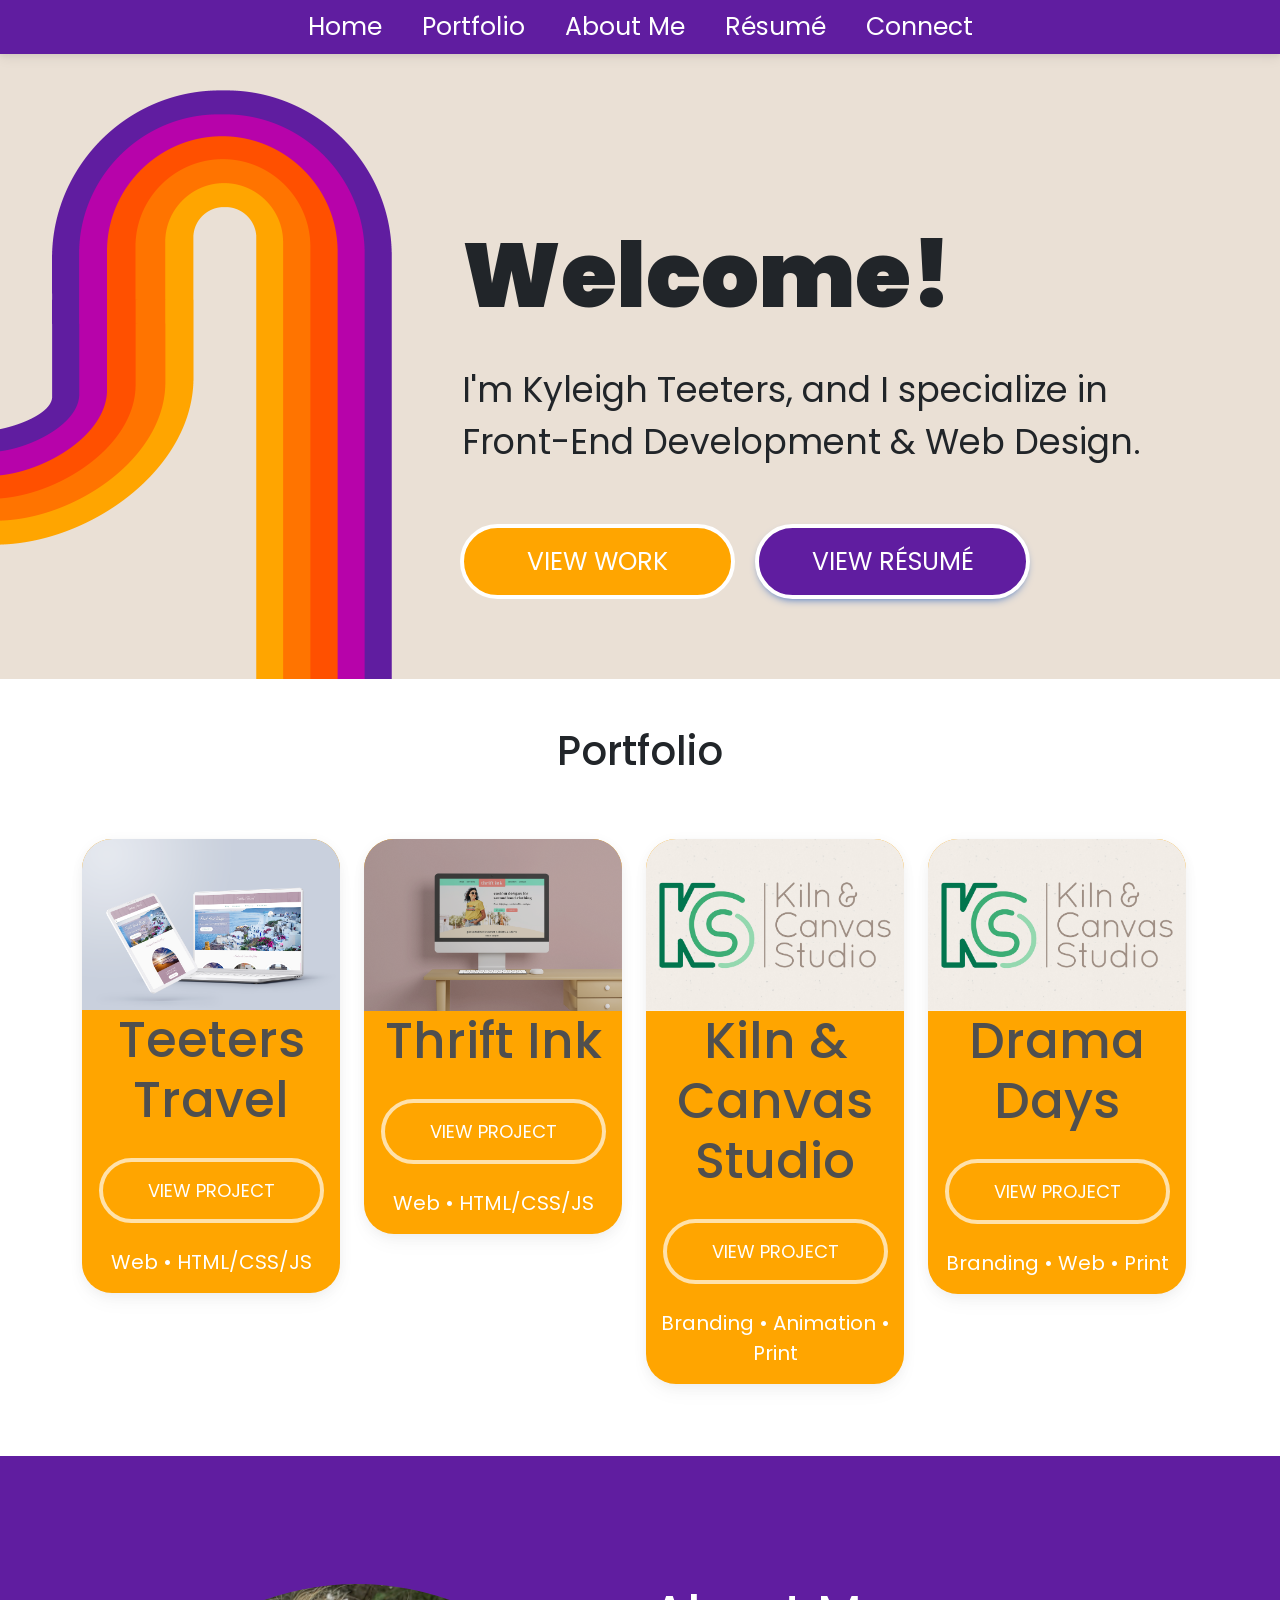
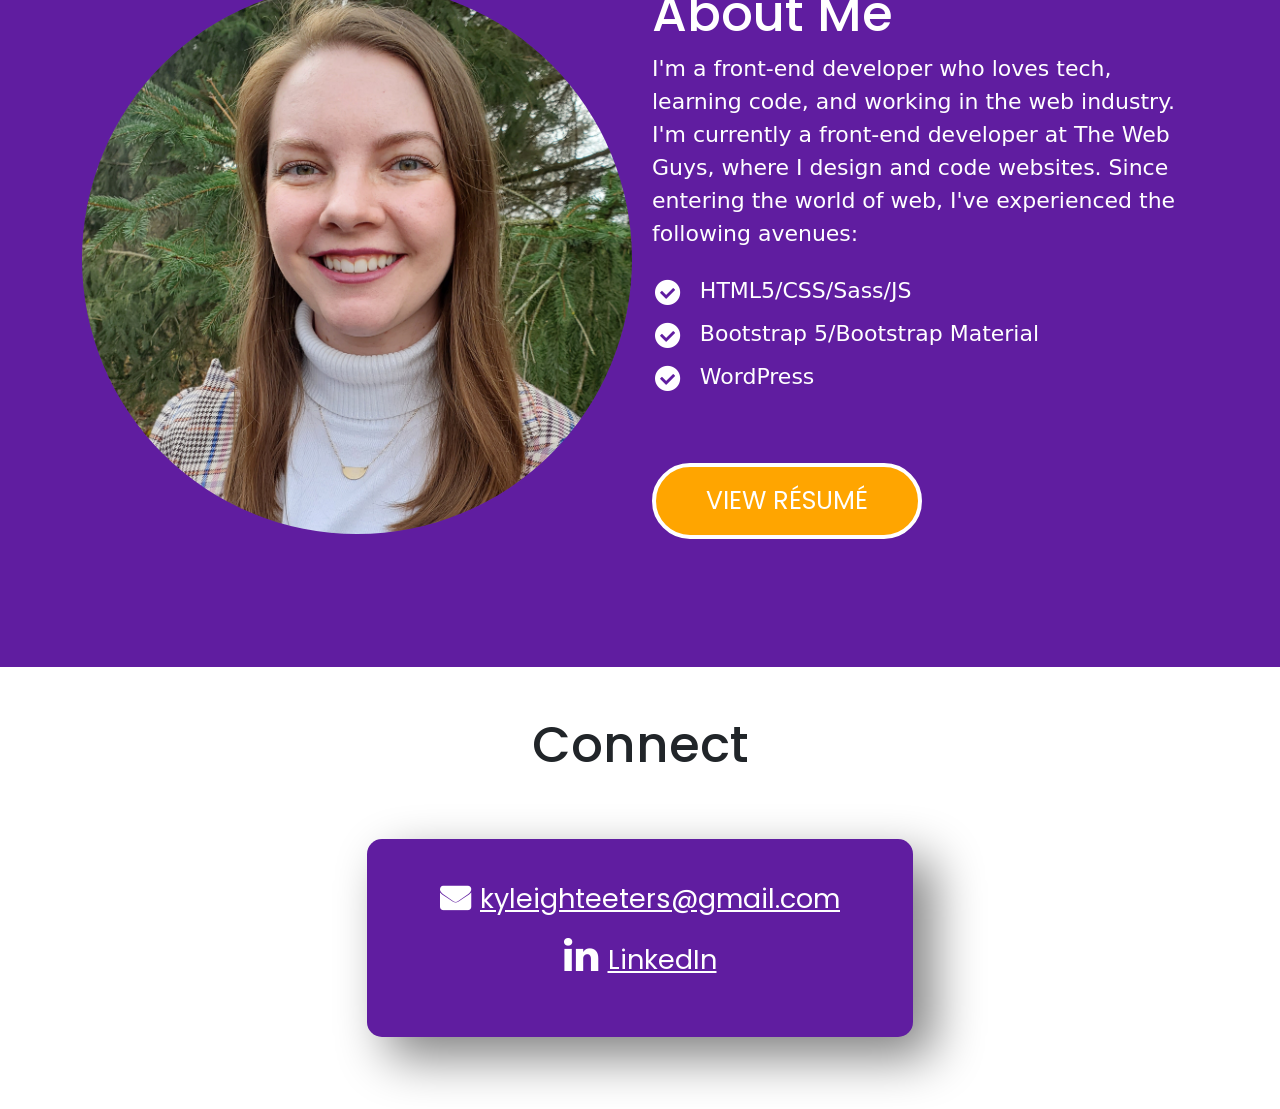
==== commit 776cf99b: "more edits" ====
--- a/index.html
+++ b/index.html
@@ -103,34 +103,40 @@
     <div class="col-md-3 my-3">
 <div class="card">
       <img src="https://kh7722.github.io/website/images/teeters-travel-cover.png" alt="">
-      <p class="mb-0"><a href="https://kh7722.github.io/portfolio-website-two/" target="_blank" class="btn">Teeters Travel</a></p>
+      <h2>Teeters Travel</h2>
+      <p class="mb-0"><a href="https://kh7722.github.io/portfolio-website-two/" target="_blank" class="btn">View Project</a></p>
       <br>
-      <p class="mt-0">HTML • CSS • JS</p>
+      <p class="mt-0">Web • HTML/CSS/JS</p>
     </div>
   </div>
   <div class="col-md-3 my-3">
     <div class="card">
     <img src="https://kh7722.github.io/website/images/thrift-ink-mockup.png" alt="">
-    <p class="mb-0"><a href="https://kh7722.github.io/thriftink/" target="_blank" class="btn">Thrift Ink</a></p>
+    <h2>Thrift Ink</h2>
+    <p class="mb-0"><a href="https://kh7722.github.io/thriftink/" target="_blank" class="btn">View Project</a></p>
     <br>
-    <p class="mt-0">HTML • CSS • JS</p>
-</div>
-</div>
-<div class="col-md-3 my-3">
-  <div class="card">
-  <img src="/images/css-art-cover.png" alt="">
-  <p class="mb-0"><a href="https://kh7722.github.io/illustration-two/" target="_blank" class="btn">CSS Art</a></p>
-  <br>
-  <p class="mt-0">HTML • CSS</p>
-  </div>
+    <p class="mt-0">Web • HTML/CSS/JS</p>
+</div>
 </div>
 
 <div class="col-md-3 my-3">
   <div class="card">
   <img src="https://kh7722.github.io/website/images/design/kcs-logo-two.jpg" alt="">
-  <p class="mb-0"><a href="kcs.html" class="btn">KCS</a></p>
+  <h2>Kiln & Canvas Studio</h2>
+  <p class="mb-0"><a href="kcs.html" class="btn">View Project</a></p>
   <br>
-  <p class="mt-0">PS • AI • AE</p>
+  <p class="mt-0">Branding • Animation • Print</p>
+  </div>
+</div>
+
+
+<div class="col-md-3 my-3">
+  <div class="card">
+  <img src="https://kh7722.github.io/website/images/design/kcs-logo-two.jpg" alt="">
+  <h2>Drama Days</h2>
+  <p class="mb-0"><a href="https://kh7722.github.io/illustration-two/" target="_blank" class="btn">View Project</a></p>
+  <br>
+  <p class="mt-0">Branding • Web • Print </p>
   </div>
 </div>
 
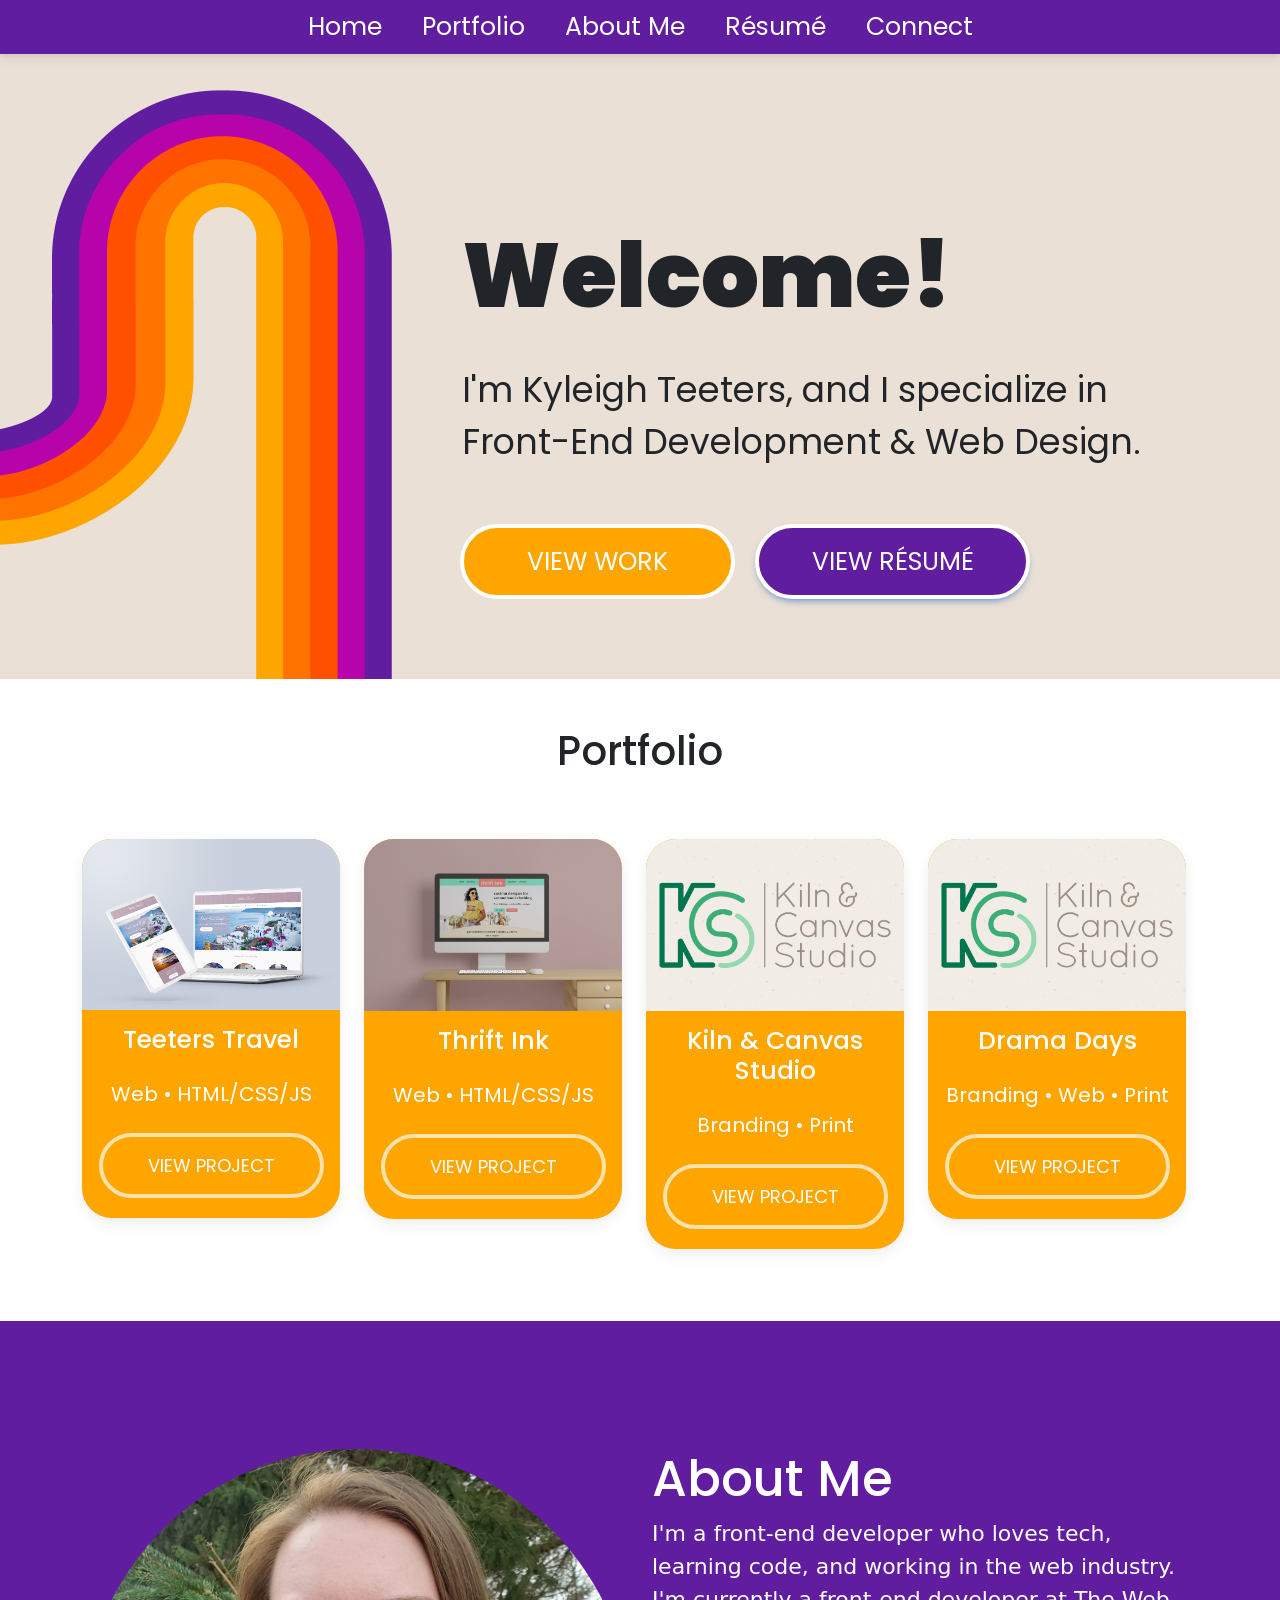
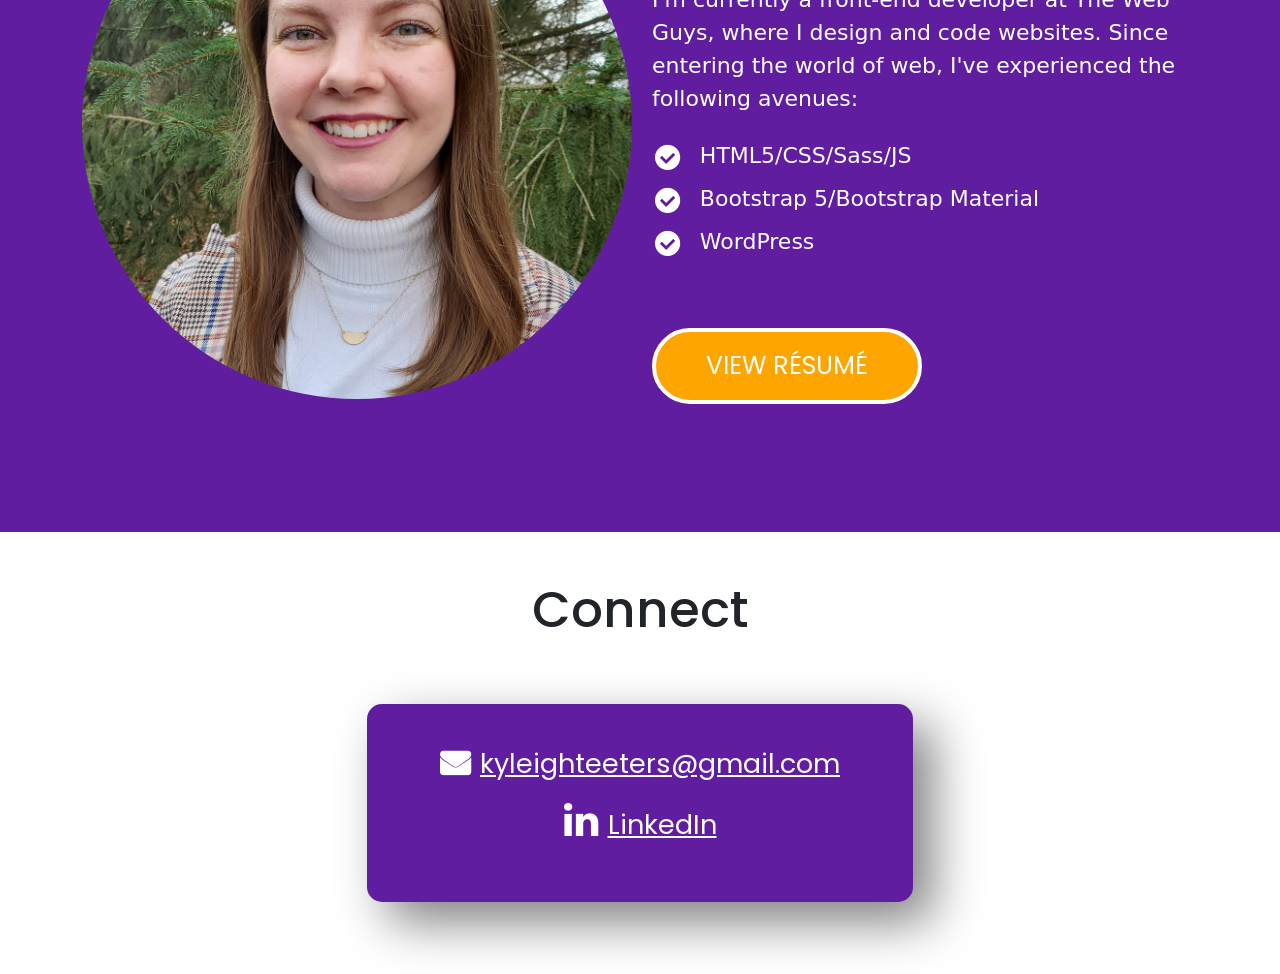
==== commit e312bc24: "new mockup" ====
--- a/index.html
+++ b/index.html
@@ -104,18 +104,20 @@
 <div class="card">
       <img src="https://kh7722.github.io/website/images/teeters-travel-cover.png" alt="">
       <h2>Teeters Travel</h2>
-      <p class="mb-0"><a href="https://kh7722.github.io/portfolio-website-two/" target="_blank" class="btn">View Project</a></p>
       <br>
       <p class="mt-0">Web • HTML/CSS/JS</p>
+      <br>
+      <a href="https://kh7722.github.io/portfolio-website-two/" target="_blank" class="btn">View Project</a>
     </div>
   </div>
   <div class="col-md-3 my-3">
     <div class="card">
     <img src="https://kh7722.github.io/website/images/thrift-ink-mockup.png" alt="">
     <h2>Thrift Ink</h2>
-    <p class="mb-0"><a href="https://kh7722.github.io/thriftink/" target="_blank" class="btn">View Project</a></p>
     <br>
     <p class="mt-0">Web • HTML/CSS/JS</p>
+    <br>
+    <a href="https://kh7722.github.io/thriftink/" target="_blank" class="btn">View Project</a>
 </div>
 </div>
 
@@ -123,9 +125,10 @@
   <div class="card">
   <img src="https://kh7722.github.io/website/images/design/kcs-logo-two.jpg" alt="">
   <h2>Kiln & Canvas Studio</h2>
-  <p class="mb-0"><a href="kcs.html" class="btn">View Project</a></p>
-  <br>
-  <p class="mt-0">Branding • Animation • Print</p>
+  <br>
+  <p class="mt-0">Branding • Print</p>
+  <br>
+  <a href="kcs.html" class="btn">View Project</a>
   </div>
 </div>
 
@@ -134,9 +137,10 @@
   <div class="card">
   <img src="https://kh7722.github.io/website/images/design/kcs-logo-two.jpg" alt="">
   <h2>Drama Days</h2>
-  <p class="mb-0"><a href="https://kh7722.github.io/illustration-two/" target="_blank" class="btn">View Project</a></p>
   <br>
   <p class="mt-0">Branding • Web • Print </p>
+  <br>
+  <a href="https://kh7722.github.io/illustration-two/" target="_blank" class="btn">View Project</a>
   </div>
 </div>
 
--- a/css/main.min.css
+++ b/css/main.min.css
@@ -1,11275 +1,6 @@
-@charset "UTF-8";
-/*Global Styling*/
-h1, .h1 {
-  font-family: Poppins !important;
-}
-
-h2, .h2 {
-  font-family: Poppins !important;
-  font-size: 50px !important;
-}
-
-p {
-  font-size: 22px;
-}
-
-.btn {
-  font-family: Poppins !important;
-  font-size: 25px !important;
-  padding-left: 50px !important;
-  padding-right: 50px !important;
-  padding-top: 15px !important;
-  padding-bottom: 15px !important;
-  max-width: 275px !important;
-  color: #fff !important;
-  border-radius: 50px !important;
-}
-
-.btn-primary {
-  background-color: #601da0 !important;
-}
-
-.btn-secondary {
-  background-color: #ffa500 !important;
-}
-
-.bg-beige {
-  background-color: #fff5e0;
-}
-
-/* Start Nav Styling */
-.bg-body-tertiary {
-  background-color: #601da0 !important;
-}
-
-.navbar-nav .nav-item a:hover {
-  color: #ffa500 !important;
-}
-
-.navbar-nav li::before {
-  content: "";
-  font-family: none;
-}
-
-.nav-item {
-  padding-left: 20px;
-  padding-right: 20px;
-  font-size: 25px;
-}
-
-.nav-item a {
-  color: #fff;
-  font-family: "Poppins";
-  text-decoration: none !important;
-}
-
-/* End Nav Styling */
-/* Start Jumbo Styling */
-.jumbo {
-  background-size: cover;
-  background-repeat: no-repeat;
-  height: 625px;
-  background-position: left center !important;
-}
-
-.jumbo-content {
-  padding-top: 115px;
-}
-
-.jumbo-content p {
-  font-family: Poppins;
-  font-size: 45px;
-  margin-top: 30px;
-  margin-bottom: 55px;
-}
-.jumbo-content .heading {
-  font-family: Poppins;
-  font-weight: 900;
-  font-size: 90px;
-  line-height: 115px;
-  margin-top: 50px;
-  margin-bottom: 0px !important;
-}
-.jumbo-content .sub-heading {
-  font-family: Poppins;
-  font-size: 40px;
-}
-.jumbo-content .btn {
-  margin-left: 10px;
-  margin-right: 10px;
-  border: 4px solid #fff;
-}
-.jumbo-content .jumbo-content .btn {
-  box-shadow: none !important;
-}
-
-/* End Jumbo Styling */
-/* Start Content Block 1 Styling */
-.content-block-one .card {
-  border: 0px solid !important;
-  border-radius: 30px;
-  background-color: #ffa500;
-}
-.content-block-one p {
-  font-family: Poppins;
-  font-size: 20px;
-  margin-top: 20px;
-  color: #fff;
-}
-.content-block-one a {
-  color: #fff;
-}
-.content-block-one .row {
-  margin-right: calc(0 * var(--bs-gutter-x)) !important;
-  flex-wrap: unset !important;
-  justify-content: center;
-}
-.content-block-one .col-md-4 {
-  margin-left: 50px;
-  margin-right: 50px;
-}
-.content-block-one img {
-  max-width: 305px !important;
-  border-top-right-radius: 30px;
-  border-top-left-radius: 30px;
-}
-.content-block-one .btn {
-  border: 4px solid #ffe1aa !important;
-  font-size: 22px !important;
-  min-width: 270px;
-  box-shadow: none;
-}
-
-/* End Content Block 1 Styling */
-/* Start Content Block 2 Styling */
-.content-block-two {
-  padding-top: 80px;
-  padding-bottom: 80px;
-  background-color: #601da0;
-}
-.content-block-two .row {
-  flex-wrap: unset !important;
-}
-.content-block-two h2, .content-block-two .h2 {
-  color: #fff !important;
-}
-.content-block-two p {
-  color: #fff !important;
-}
-.content-block-two .fa-li {
-  text-align: left !important;
-  width: 100% !important;
-}
-.content-block-two ul {
-  list-style: none;
-  margin: 0 0 20px 50px;
-  padding: 0 0 0 0;
-  text-align: left;
-  position: relative;
-}
-.content-block-two li {
-  margin: 0 0 0 0;
-  position: relative;
-  padding: 8px 0 8px 45px;
-  text-align: left;
-  min-height: 40px;
-  line-height: 27px;
-  color: #fff;
-  font-size: 22px !important;
-}
-.content-block-two li::before {
-  content: "\f058";
-  display: inline-block;
-  font-size: 28px;
-  font-family: "FontAwesome";
-  font-weight: 900;
-  color: #fff;
-  position: absolute;
-  left: 0;
-  top: 4px;
-  height: 100%;
-  line-height: 40px;
-}
-.content-block-two .headshot {
-  border-radius: 1000px;
-  height: 550px;
-  width: 550px;
-  background-size: cover;
-  background-position: center center;
-  background-position-y: -100px;
-  background-repeat: no-repeat;
-}
-.content-block-two .btn {
-  border: 4px solid #fff;
-}
-
-/* End Content Block 2 Styling */
-/* Start Content Block 4 Styling */
-.content-block-four img {
-  box-shadow: 20px 20px 50px grey;
-  border-radius: 15px;
-}
-.content-block-four .card {
-  background-color: #601da0;
-  padding: 40px;
-  border: none;
-  justify-content: center;
-  box-shadow: 20px 20px 50px grey;
-  border-radius: 15px;
-}
-.content-block-four p {
-  font-family: Poppins;
-  font-size: 27px;
-}
-.content-block-four a {
-  color: #fff;
-}
-.content-block-four i {
-  font-family: "FontAwesome";
-  font-style: normal !important;
-  font-size: 40px;
-  margin-right: 10px;
-  color: #fff;
-}
-.content-block-four .fa-envelope {
-  font-size: 30px !important;
-}
-
-/* End Content Block 4 Styling */
-/*!
+h1,.h1{font-family:Poppins !important}h2,.h2{font-family:Poppins !important;font-size:50px !important}p{font-size:22px}.btn{font-family:Poppins !important;font-size:25px !important;padding-left:50px !important;padding-right:50px !important;padding-top:15px !important;padding-bottom:15px !important;max-width:275px !important;color:#fff !important;border-radius:50px !important}.btn-primary{background-color:#601da0 !important}.btn-secondary{background-color:orange !important}.bg-beige{background-color:#fff5e0}.bg-body-tertiary{background-color:#601da0 !important}.navbar-nav .nav-item a:hover{color:orange !important}.navbar-nav li::before{content:"";font-family:none}.nav-item{padding-left:20px;padding-right:20px;font-size:25px}.nav-item a{color:#fff;font-family:"Poppins";text-decoration:none !important}.jumbo{background-size:cover;background-repeat:no-repeat;height:625px;background-position:left center !important}.jumbo-content{padding-top:115px}.jumbo-content p{font-family:Poppins;font-size:45px;margin-top:30px;margin-bottom:55px}.jumbo-content .heading{font-family:Poppins;font-weight:900;font-size:90px;line-height:115px;margin-top:50px;margin-bottom:0px !important}.jumbo-content .sub-heading{font-family:Poppins;font-size:40px}.jumbo-content .btn{margin-left:10px;margin-right:10px;border:4px solid #fff}.jumbo-content .jumbo-content .btn{box-shadow:none !important}.content-block-one h2,.content-block-one .h2{font-size:25px !important;color:#fff !important;margin-top:15px !important;margin-bottom:0px !important;font-family:"Poppins" !important}.content-block-one .card{border:0px solid !important;border-radius:30px;background-color:orange}.content-block-one p{font-family:Poppins;font-size:18px;margin-bottom:0px !important;color:#fff}.content-block-one a{color:#fff}.content-block-one .row{margin-right:calc(0*var(--bs-gutter-x)) !important;flex-wrap:unset !important;justify-content:center}.content-block-one .col-md-4{margin-left:50px;margin-right:50px}.content-block-one img{max-width:305px !important;border-top-right-radius:30px;border-top-left-radius:30px}.content-block-one .btn{border:4px solid #ffe1aa !important;font-size:22px !important;min-width:270px;margin:0px auto;margin-bottom:20px !important;box-shadow:none}.content-block-two{padding-top:80px;padding-bottom:80px;background-color:#601da0}.content-block-two .row{flex-wrap:unset !important}.content-block-two h2,.content-block-two .h2{color:#fff !important}.content-block-two p{color:#fff !important}.content-block-two .fa-li{text-align:left !important;width:100% !important}.content-block-two ul{list-style:none;margin:0 0 20px 50px;padding:0 0 0 0;text-align:left;position:relative}.content-block-two li{margin:0 0 0 0;position:relative;padding:8px 0 8px 45px;text-align:left;min-height:40px;line-height:27px;color:#fff;font-size:22px !important}.content-block-two li::before{content:"";display:inline-block;font-size:28px;font-family:"FontAwesome";font-weight:900;color:#fff;position:absolute;left:0;top:4px;height:100%;line-height:40px}.content-block-two .headshot{border-radius:1000px;height:550px;width:550px;background-size:cover;background-position:center center;background-position-y:-100px;background-repeat:no-repeat}.content-block-two .btn{border:4px solid #fff}.content-block-four img{box-shadow:20px 20px 50px gray;border-radius:15px}.content-block-four .card{background-color:#601da0;padding:40px;border:none;justify-content:center;box-shadow:20px 20px 50px gray;border-radius:15px}.content-block-four p{font-family:Poppins;font-size:27px}.content-block-four a{color:#fff}.content-block-four i{font-family:"FontAwesome";font-style:normal !important;font-size:40px;margin-right:10px;color:#fff}.content-block-four .fa-envelope{font-size:30px !important}/*!
  * Bootstrap  v5.2.3 (https://getbootstrap.com/)
  * Copyright 2011-2022 The Bootstrap Authors
  * Copyright 2011-2022 Twitter, Inc.
  * Licensed under MIT (https://github.com/twbs/bootstrap/blob/main/LICENSE)
- */
-:root {
-  --bs-blue: #0d6efd;
-  --bs-indigo: #6610f2;
-  --bs-purple: #6f42c1;
-  --bs-pink: #d63384;
-  --bs-red: #dc3545;
-  --bs-orange: #fd7e14;
-  --bs-yellow: #ffc107;
-  --bs-green: #198754;
-  --bs-teal: #20c997;
-  --bs-cyan: #0dcaf0;
-  --bs-black: #000;
-  --bs-white: #fff;
-  --bs-gray: #6c757d;
-  --bs-gray-dark: #343a40;
-  --bs-gray-100: #f8f9fa;
-  --bs-gray-200: #e9ecef;
-  --bs-gray-300: #dee2e6;
-  --bs-gray-400: #ced4da;
-  --bs-gray-500: #adb5bd;
-  --bs-gray-600: #6c757d;
-  --bs-gray-700: #495057;
-  --bs-gray-800: #343a40;
-  --bs-gray-900: #212529;
-  --bs-primary: #601da0;
-  --bs-secondary: #ffa500;
-  --bs-success: #198754;
-  --bs-info: #0dcaf0;
-  --bs-warning: #ffc107;
-  --bs-danger: #dc3545;
-  --bs-light: #f8f9fa;
-  --bs-dark: #212529;
-  --bs-primary-rgb: 96, 29, 160;
-  --bs-secondary-rgb: 255, 165, 0;
-  --bs-success-rgb: 25, 135, 84;
-  --bs-info-rgb: 13, 202, 240;
-  --bs-warning-rgb: 255, 193, 7;
-  --bs-danger-rgb: 220, 53, 69;
-  --bs-light-rgb: 248, 249, 250;
-  --bs-dark-rgb: 33, 37, 41;
-  --bs-white-rgb: 255, 255, 255;
-  --bs-black-rgb: 0, 0, 0;
-  --bs-body-color-rgb: 33, 37, 41;
-  --bs-body-bg-rgb: 255, 255, 255;
-  --bs-font-sans-serif: system-ui, -apple-system, "Segoe UI", Roboto, "Helvetica Neue", "Noto Sans", "Liberation Sans", Arial, sans-serif, "Apple Color Emoji", "Segoe UI Emoji", "Segoe UI Symbol", "Noto Color Emoji";
-  --bs-font-monospace: SFMono-Regular, Menlo, Monaco, Consolas, "Liberation Mono", "Courier New", monospace;
-  --bs-gradient: linear-gradient(180deg, rgba(255, 255, 255, 0.15), rgba(255, 255, 255, 0));
-  --bs-body-font-family: var(--bs-font-sans-serif);
-  --bs-body-font-size: 1rem;
-  --bs-body-font-weight: 400;
-  --bs-body-line-height: 1.5;
-  --bs-body-color: #212529;
-  --bs-body-bg: #fff;
-  --bs-border-width: 1px;
-  --bs-border-style: solid;
-  --bs-border-color: #dee2e6;
-  --bs-border-color-translucent: rgba(0, 0, 0, 0.175);
-  --bs-border-radius: 0.375rem;
-  --bs-border-radius-sm: 0.25rem;
-  --bs-border-radius-lg: 0.5rem;
-  --bs-border-radius-xl: 1rem;
-  --bs-border-radius-2xl: 2rem;
-  --bs-border-radius-pill: 50rem;
-  --bs-link-color: #601da0;
-  --bs-link-hover-color: #4d1780;
-  --bs-code-color: #d63384;
-  --bs-highlight-bg: #fff3cd;
-}
-
-*,
-*::before,
-*::after {
-  box-sizing: border-box;
-}
-
-@media (prefers-reduced-motion: no-preference) {
-  :root {
-    scroll-behavior: smooth;
-  }
-}
-
-body {
-  margin: 0;
-  font-family: var(--bs-body-font-family);
-  font-size: var(--bs-body-font-size);
-  font-weight: var(--bs-body-font-weight);
-  line-height: var(--bs-body-line-height);
-  color: var(--bs-body-color);
-  text-align: var(--bs-body-text-align);
-  background-color: var(--bs-body-bg);
-  -webkit-text-size-adjust: 100%;
-  -webkit-tap-highlight-color: rgba(0, 0, 0, 0);
-}
-
-hr {
-  margin: 1rem 0;
-  color: inherit;
-  border: 0;
-  border-top: 1px solid;
-  opacity: 0.25;
-}
-
-h6, .h6, h5, .h5, h4, .h4, h3, .h3, h2, .h2, h1, .h1 {
-  margin-top: 0;
-  margin-bottom: 0.5rem;
-  font-weight: 500;
-  line-height: 1.2;
-}
-
-h1, .h1 {
-  font-size: calc(1.375rem + 1.5vw);
-}
-@media (min-width: 1200px) {
-  h1, .h1 {
-    font-size: 2.5rem;
-  }
-}
-
-h2, .h2 {
-  font-size: calc(1.325rem + 0.9vw);
-}
-@media (min-width: 1200px) {
-  h2, .h2 {
-    font-size: 2rem;
-  }
-}
-
-h3, .h3 {
-  font-size: calc(1.3rem + 0.6vw);
-}
-@media (min-width: 1200px) {
-  h3, .h3 {
-    font-size: 1.75rem;
-  }
-}
-
-h4, .h4 {
-  font-size: calc(1.275rem + 0.3vw);
-}
-@media (min-width: 1200px) {
-  h4, .h4 {
-    font-size: 1.5rem;
-  }
-}
-
-h5, .h5 {
-  font-size: 1.25rem;
-}
-
-h6, .h6 {
-  font-size: 1rem;
-}
-
-p {
-  margin-top: 0;
-  margin-bottom: 1rem;
-}
-
-abbr[title] {
-  text-decoration: underline dotted;
-  cursor: help;
-  text-decoration-skip-ink: none;
-}
-
-address {
-  margin-bottom: 1rem;
-  font-style: normal;
-  line-height: inherit;
-}
-
-ol,
-ul {
-  padding-left: 2rem;
-}
-
-ol,
-ul,
-dl {
-  margin-top: 0;
-  margin-bottom: 1rem;
-}
-
-ol ol,
-ul ul,
-ol ul,
-ul ol {
-  margin-bottom: 0;
-}
-
-dt {
-  font-weight: 700;
-}
-
-dd {
-  margin-bottom: 0.5rem;
-  margin-left: 0;
-}
-
-blockquote {
-  margin: 0 0 1rem;
-}
-
-b,
-strong {
-  font-weight: bolder;
-}
-
-small, .small {
-  font-size: 0.875em;
-}
-
-mark, .mark {
-  padding: 0.1875em;
-  background-color: var(--bs-highlight-bg);
-}
-
-sub,
-sup {
-  position: relative;
-  font-size: 0.75em;
-  line-height: 0;
-  vertical-align: baseline;
-}
-
-sub {
-  bottom: -0.25em;
-}
-
-sup {
-  top: -0.5em;
-}
-
-a {
-  color: var(--bs-link-color);
-  text-decoration: underline;
-}
-a:hover {
-  color: var(--bs-link-hover-color);
-}
-
-a:not([href]):not([class]), a:not([href]):not([class]):hover {
-  color: inherit;
-  text-decoration: none;
-}
-
-pre,
-code,
-kbd,
-samp {
-  font-family: var(--bs-font-monospace);
-  font-size: 1em;
-}
-
-pre {
-  display: block;
-  margin-top: 0;
-  margin-bottom: 1rem;
-  overflow: auto;
-  font-size: 0.875em;
-}
-pre code {
-  font-size: inherit;
-  color: inherit;
-  word-break: normal;
-}
-
-code {
-  font-size: 0.875em;
-  color: var(--bs-code-color);
-  word-wrap: break-word;
-}
-a > code {
-  color: inherit;
-}
-
-kbd {
-  padding: 0.1875rem 0.375rem;
-  font-size: 0.875em;
-  color: var(--bs-body-bg);
-  background-color: var(--bs-body-color);
-  border-radius: 0.25rem;
-}
-kbd kbd {
-  padding: 0;
-  font-size: 1em;
-}
-
-figure {
-  margin: 0 0 1rem;
-}
-
-img,
-svg {
-  vertical-align: middle;
-}
-
-table {
-  caption-side: bottom;
-  border-collapse: collapse;
-}
-
-caption {
-  padding-top: 0.5rem;
-  padding-bottom: 0.5rem;
-  color: #6c757d;
-  text-align: left;
-}
-
-th {
-  text-align: inherit;
-  text-align: -webkit-match-parent;
-}
-
-thead,
-tbody,
-tfoot,
-tr,
-td,
-th {
-  border-color: inherit;
-  border-style: solid;
-  border-width: 0;
-}
-
-label {
-  display: inline-block;
-}
-
-button {
-  border-radius: 0;
-}
-
-button:focus:not(:focus-visible) {
-  outline: 0;
-}
-
-input,
-button,
-select,
-optgroup,
-textarea {
-  margin: 0;
-  font-family: inherit;
-  font-size: inherit;
-  line-height: inherit;
-}
-
-button,
-select {
-  text-transform: none;
-}
-
-[role=button] {
-  cursor: pointer;
-}
-
-select {
-  word-wrap: normal;
-}
-select:disabled {
-  opacity: 1;
-}
-
-[list]:not([type=date]):not([type=datetime-local]):not([type=month]):not([type=week]):not([type=time])::-webkit-calendar-picker-indicator {
-  display: none !important;
-}
-
-button,
-[type=button],
-[type=reset],
-[type=submit] {
-  -webkit-appearance: button;
-}
-button:not(:disabled),
-[type=button]:not(:disabled),
-[type=reset]:not(:disabled),
-[type=submit]:not(:disabled) {
-  cursor: pointer;
-}
-
-::-moz-focus-inner {
-  padding: 0;
-  border-style: none;
-}
-
-textarea {
-  resize: vertical;
-}
-
-fieldset {
-  min-width: 0;
-  padding: 0;
-  margin: 0;
-  border: 0;
-}
-
-legend {
-  float: left;
-  width: 100%;
-  padding: 0;
-  margin-bottom: 0.5rem;
-  font-size: calc(1.275rem + 0.3vw);
-  line-height: inherit;
-}
-@media (min-width: 1200px) {
-  legend {
-    font-size: 1.5rem;
-  }
-}
-legend + * {
-  clear: left;
-}
-
-::-webkit-datetime-edit-fields-wrapper,
-::-webkit-datetime-edit-text,
-::-webkit-datetime-edit-minute,
-::-webkit-datetime-edit-hour-field,
-::-webkit-datetime-edit-day-field,
-::-webkit-datetime-edit-month-field,
-::-webkit-datetime-edit-year-field {
-  padding: 0;
-}
-
-::-webkit-inner-spin-button {
-  height: auto;
-}
-
-[type=search] {
-  outline-offset: -2px;
-  -webkit-appearance: textfield;
-}
-
-/* rtl:raw:
-[type="tel"],
-[type="url"],
-[type="email"],
-[type="number"] {
-  direction: ltr;
-}
-*/
-::-webkit-search-decoration {
-  -webkit-appearance: none;
-}
-
-::-webkit-color-swatch-wrapper {
-  padding: 0;
-}
-
-::file-selector-button {
-  font: inherit;
-  -webkit-appearance: button;
-}
-
-output {
-  display: inline-block;
-}
-
-iframe {
-  border: 0;
-}
-
-summary {
-  display: list-item;
-  cursor: pointer;
-}
-
-progress {
-  vertical-align: baseline;
-}
-
-[hidden] {
-  display: none !important;
-}
-
-.lead {
-  font-size: 1.25rem;
-  font-weight: 300;
-}
-
-.display-1 {
-  font-size: calc(1.625rem + 4.5vw);
-  font-weight: 300;
-  line-height: 1.2;
-}
-@media (min-width: 1200px) {
-  .display-1 {
-    font-size: 5rem;
-  }
-}
-
-.display-2 {
-  font-size: calc(1.575rem + 3.9vw);
-  font-weight: 300;
-  line-height: 1.2;
-}
-@media (min-width: 1200px) {
-  .display-2 {
-    font-size: 4.5rem;
-  }
-}
-
-.display-3 {
-  font-size: calc(1.525rem + 3.3vw);
-  font-weight: 300;
-  line-height: 1.2;
-}
-@media (min-width: 1200px) {
-  .display-3 {
-    font-size: 4rem;
-  }
-}
-
-.display-4 {
-  font-size: calc(1.475rem + 2.7vw);
-  font-weight: 300;
-  line-height: 1.2;
-}
-@media (min-width: 1200px) {
-  .display-4 {
-    font-size: 3.5rem;
-  }
-}
-
-.display-5 {
-  font-size: calc(1.425rem + 2.1vw);
-  font-weight: 300;
-  line-height: 1.2;
-}
-@media (min-width: 1200px) {
-  .display-5 {
-    font-size: 3rem;
-  }
-}
-
-.display-6 {
-  font-size: calc(1.375rem + 1.5vw);
-  font-weight: 300;
-  line-height: 1.2;
-}
-@media (min-width: 1200px) {
-  .display-6 {
-    font-size: 2.5rem;
-  }
-}
-
-.list-unstyled {
-  padding-left: 0;
-  list-style: none;
-}
-
-.list-inline {
-  padding-left: 0;
-  list-style: none;
-}
-
-.list-inline-item {
-  display: inline-block;
-}
-.list-inline-item:not(:last-child) {
-  margin-right: 0.5rem;
-}
-
-.initialism {
-  font-size: 0.875em;
-  text-transform: uppercase;
-}
-
-.blockquote {
-  margin-bottom: 1rem;
-  font-size: 1.25rem;
-}
-.blockquote > :last-child {
-  margin-bottom: 0;
-}
-
-.blockquote-footer {
-  margin-top: -1rem;
-  margin-bottom: 1rem;
-  font-size: 0.875em;
-  color: #6c757d;
-}
-.blockquote-footer::before {
-  content: "— ";
-}
-
-.img-fluid {
-  max-width: 100%;
-  height: auto;
-}
-
-.img-thumbnail {
-  padding: 0.25rem;
-  background-color: #fff;
-  border: 1px solid var(--bs-border-color);
-  border-radius: 0.375rem;
-  max-width: 100%;
-  height: auto;
-}
-
-.figure {
-  display: inline-block;
-}
-
-.figure-img {
-  margin-bottom: 0.5rem;
-  line-height: 1;
-}
-
-.figure-caption {
-  font-size: 0.875em;
-  color: #6c757d;
-}
-
-.container,
-.container-fluid,
-.container-xxl,
-.container-xl,
-.container-lg,
-.container-md,
-.container-sm {
-  --bs-gutter-x: 1.5rem;
-  --bs-gutter-y: 0;
-  width: 100%;
-  padding-right: calc(var(--bs-gutter-x) * 0.5);
-  padding-left: calc(var(--bs-gutter-x) * 0.5);
-  margin-right: auto;
-  margin-left: auto;
-}
-
-@media (min-width: 576px) {
-  .container-sm, .container {
-    max-width: 540px;
-  }
-}
-@media (min-width: 768px) {
-  .container-md, .container-sm, .container {
-    max-width: 720px;
-  }
-}
-@media (min-width: 992px) {
-  .container-lg, .container-md, .container-sm, .container {
-    max-width: 960px;
-  }
-}
-@media (min-width: 1200px) {
-  .container-xl, .container-lg, .container-md, .container-sm, .container {
-    max-width: 1140px;
-  }
-}
-@media (min-width: 1400px) {
-  .container-xxl, .container-xl, .container-lg, .container-md, .container-sm, .container {
-    max-width: 1320px;
-  }
-}
-.row {
-  --bs-gutter-x: 1.5rem;
-  --bs-gutter-y: 0;
-  display: flex;
-  flex-wrap: wrap;
-  margin-top: calc(-1 * var(--bs-gutter-y));
-  margin-right: calc(-0.5 * var(--bs-gutter-x));
-  margin-left: calc(-0.5 * var(--bs-gutter-x));
-}
-.row > * {
-  flex-shrink: 0;
-  width: 100%;
-  max-width: 100%;
-  padding-right: calc(var(--bs-gutter-x) * 0.5);
-  padding-left: calc(var(--bs-gutter-x) * 0.5);
-  margin-top: var(--bs-gutter-y);
-}
-
-.col {
-  flex: 1 0 0%;
-}
-
-.row-cols-auto > * {
-  flex: 0 0 auto;
-  width: auto;
-}
-
-.row-cols-1 > * {
-  flex: 0 0 auto;
-  width: 100%;
-}
-
-.row-cols-2 > * {
-  flex: 0 0 auto;
-  width: 50%;
-}
-
-.row-cols-3 > * {
-  flex: 0 0 auto;
-  width: 33.3333333333%;
-}
-
-.row-cols-4 > * {
-  flex: 0 0 auto;
-  width: 25%;
-}
-
-.row-cols-5 > * {
-  flex: 0 0 auto;
-  width: 20%;
-}
-
-.row-cols-6 > * {
-  flex: 0 0 auto;
-  width: 16.6666666667%;
-}
-
-.col-auto {
-  flex: 0 0 auto;
-  width: auto;
-}
-
-.col-1 {
-  flex: 0 0 auto;
-  width: 8.33333333%;
-}
-
-.col-2 {
-  flex: 0 0 auto;
-  width: 16.66666667%;
-}
-
-.col-3 {
-  flex: 0 0 auto;
-  width: 25%;
-}
-
-.col-4 {
-  flex: 0 0 auto;
-  width: 33.33333333%;
-}
-
-.col-5 {
-  flex: 0 0 auto;
-  width: 41.66666667%;
-}
-
-.col-6 {
-  flex: 0 0 auto;
-  width: 50%;
-}
-
-.col-7 {
-  flex: 0 0 auto;
-  width: 58.33333333%;
-}
-
-.col-8 {
-  flex: 0 0 auto;
-  width: 66.66666667%;
-}
-
-.col-9 {
-  flex: 0 0 auto;
-  width: 75%;
-}
-
-.col-10 {
-  flex: 0 0 auto;
-  width: 83.33333333%;
-}
-
-.col-11 {
-  flex: 0 0 auto;
-  width: 91.66666667%;
-}
-
-.col-12 {
-  flex: 0 0 auto;
-  width: 100%;
-}
-
-.offset-1 {
-  margin-left: 8.33333333%;
-}
-
-.offset-2 {
-  margin-left: 16.66666667%;
-}
-
-.offset-3 {
-  margin-left: 25%;
-}
-
-.offset-4 {
-  margin-left: 33.33333333%;
-}
-
-.offset-5 {
-  margin-left: 41.66666667%;
-}
-
-.offset-6 {
-  margin-left: 50%;
-}
-
-.offset-7 {
-  margin-left: 58.33333333%;
-}
-
-.offset-8 {
-  margin-left: 66.66666667%;
-}
-
-.offset-9 {
-  margin-left: 75%;
-}
-
-.offset-10 {
-  margin-left: 83.33333333%;
-}
-
-.offset-11 {
-  margin-left: 91.66666667%;
-}
-
-.g-0,
-.gx-0 {
-  --bs-gutter-x: 0;
-}
-
-.g-0,
-.gy-0 {
-  --bs-gutter-y: 0;
-}
-
-.g-1,
-.gx-1 {
-  --bs-gutter-x: 0.25rem;
-}
-
-.g-1,
-.gy-1 {
-  --bs-gutter-y: 0.25rem;
-}
-
-.g-2,
-.gx-2 {
-  --bs-gutter-x: 0.5rem;
-}
-
-.g-2,
-.gy-2 {
-  --bs-gutter-y: 0.5rem;
-}
-
-.g-3,
-.gx-3 {
-  --bs-gutter-x: 1rem;
-}
-
-.g-3,
-.gy-3 {
-  --bs-gutter-y: 1rem;
-}
-
-.g-4,
-.gx-4 {
-  --bs-gutter-x: 1.5rem;
-}
-
-.g-4,
-.gy-4 {
-  --bs-gutter-y: 1.5rem;
-}
-
-.g-5,
-.gx-5 {
-  --bs-gutter-x: 3rem;
-}
-
-.g-5,
-.gy-5 {
-  --bs-gutter-y: 3rem;
-}
-
-@media (min-width: 576px) {
-  .col-sm {
-    flex: 1 0 0%;
-  }
-  .row-cols-sm-auto > * {
-    flex: 0 0 auto;
-    width: auto;
-  }
-  .row-cols-sm-1 > * {
-    flex: 0 0 auto;
-    width: 100%;
-  }
-  .row-cols-sm-2 > * {
-    flex: 0 0 auto;
-    width: 50%;
-  }
-  .row-cols-sm-3 > * {
-    flex: 0 0 auto;
-    width: 33.3333333333%;
-  }
-  .row-cols-sm-4 > * {
-    flex: 0 0 auto;
-    width: 25%;
-  }
-  .row-cols-sm-5 > * {
-    flex: 0 0 auto;
-    width: 20%;
-  }
-  .row-cols-sm-6 > * {
-    flex: 0 0 auto;
-    width: 16.6666666667%;
-  }
-  .col-sm-auto {
-    flex: 0 0 auto;
-    width: auto;
-  }
-  .col-sm-1 {
-    flex: 0 0 auto;
-    width: 8.33333333%;
-  }
-  .col-sm-2 {
-    flex: 0 0 auto;
-    width: 16.66666667%;
-  }
-  .col-sm-3 {
-    flex: 0 0 auto;
-    width: 25%;
-  }
-  .col-sm-4 {
-    flex: 0 0 auto;
-    width: 33.33333333%;
-  }
-  .col-sm-5 {
-    flex: 0 0 auto;
-    width: 41.66666667%;
-  }
-  .col-sm-6 {
-    flex: 0 0 auto;
-    width: 50%;
-  }
-  .col-sm-7 {
-    flex: 0 0 auto;
-    width: 58.33333333%;
-  }
-  .col-sm-8 {
-    flex: 0 0 auto;
-    width: 66.66666667%;
-  }
-  .col-sm-9 {
-    flex: 0 0 auto;
-    width: 75%;
-  }
-  .col-sm-10 {
-    flex: 0 0 auto;
-    width: 83.33333333%;
-  }
-  .col-sm-11 {
-    flex: 0 0 auto;
-    width: 91.66666667%;
-  }
-  .col-sm-12 {
-    flex: 0 0 auto;
-    width: 100%;
-  }
-  .offset-sm-0 {
-    margin-left: 0;
-  }
-  .offset-sm-1 {
-    margin-left: 8.33333333%;
-  }
-  .offset-sm-2 {
-    margin-left: 16.66666667%;
-  }
-  .offset-sm-3 {
-    margin-left: 25%;
-  }
-  .offset-sm-4 {
-    margin-left: 33.33333333%;
-  }
-  .offset-sm-5 {
-    margin-left: 41.66666667%;
-  }
-  .offset-sm-6 {
-    margin-left: 50%;
-  }
-  .offset-sm-7 {
-    margin-left: 58.33333333%;
-  }
-  .offset-sm-8 {
-    margin-left: 66.66666667%;
-  }
-  .offset-sm-9 {
-    margin-left: 75%;
-  }
-  .offset-sm-10 {
-    margin-left: 83.33333333%;
-  }
-  .offset-sm-11 {
-    margin-left: 91.66666667%;
-  }
-  .g-sm-0,
-  .gx-sm-0 {
-    --bs-gutter-x: 0;
-  }
-  .g-sm-0,
-  .gy-sm-0 {
-    --bs-gutter-y: 0;
-  }
-  .g-sm-1,
-  .gx-sm-1 {
-    --bs-gutter-x: 0.25rem;
-  }
-  .g-sm-1,
-  .gy-sm-1 {
-    --bs-gutter-y: 0.25rem;
-  }
-  .g-sm-2,
-  .gx-sm-2 {
-    --bs-gutter-x: 0.5rem;
-  }
-  .g-sm-2,
-  .gy-sm-2 {
-    --bs-gutter-y: 0.5rem;
-  }
-  .g-sm-3,
-  .gx-sm-3 {
-    --bs-gutter-x: 1rem;
-  }
-  .g-sm-3,
-  .gy-sm-3 {
-    --bs-gutter-y: 1rem;
-  }
-  .g-sm-4,
-  .gx-sm-4 {
-    --bs-gutter-x: 1.5rem;
-  }
-  .g-sm-4,
-  .gy-sm-4 {
-    --bs-gutter-y: 1.5rem;
-  }
-  .g-sm-5,
-  .gx-sm-5 {
-    --bs-gutter-x: 3rem;
-  }
-  .g-sm-5,
-  .gy-sm-5 {
-    --bs-gutter-y: 3rem;
-  }
-}
-@media (min-width: 768px) {
-  .col-md {
-    flex: 1 0 0%;
-  }
-  .row-cols-md-auto > * {
-    flex: 0 0 auto;
-    width: auto;
-  }
-  .row-cols-md-1 > * {
-    flex: 0 0 auto;
-    width: 100%;
-  }
-  .row-cols-md-2 > * {
-    flex: 0 0 auto;
-    width: 50%;
-  }
-  .row-cols-md-3 > * {
-    flex: 0 0 auto;
-    width: 33.3333333333%;
-  }
-  .row-cols-md-4 > * {
-    flex: 0 0 auto;
-    width: 25%;
-  }
-  .row-cols-md-5 > * {
-    flex: 0 0 auto;
-    width: 20%;
-  }
-  .row-cols-md-6 > * {
-    flex: 0 0 auto;
-    width: 16.6666666667%;
-  }
-  .col-md-auto {
-    flex: 0 0 auto;
-    width: auto;
-  }
-  .col-md-1 {
-    flex: 0 0 auto;
-    width: 8.33333333%;
-  }
-  .col-md-2 {
-    flex: 0 0 auto;
-    width: 16.66666667%;
-  }
-  .col-md-3 {
-    flex: 0 0 auto;
-    width: 25%;
-  }
-  .col-md-4 {
-    flex: 0 0 auto;
-    width: 33.33333333%;
-  }
-  .col-md-5 {
-    flex: 0 0 auto;
-    width: 41.66666667%;
-  }
-  .col-md-6 {
-    flex: 0 0 auto;
-    width: 50%;
-  }
-  .col-md-7 {
-    flex: 0 0 auto;
-    width: 58.33333333%;
-  }
-  .col-md-8 {
-    flex: 0 0 auto;
-    width: 66.66666667%;
-  }
-  .col-md-9 {
-    flex: 0 0 auto;
-    width: 75%;
-  }
-  .col-md-10 {
-    flex: 0 0 auto;
-    width: 83.33333333%;
-  }
-  .col-md-11 {
-    flex: 0 0 auto;
-    width: 91.66666667%;
-  }
-  .col-md-12 {
-    flex: 0 0 auto;
-    width: 100%;
-  }
-  .offset-md-0 {
-    margin-left: 0;
-  }
-  .offset-md-1 {
-    margin-left: 8.33333333%;
-  }
-  .offset-md-2 {
-    margin-left: 16.66666667%;
-  }
-  .offset-md-3 {
-    margin-left: 25%;
-  }
-  .offset-md-4 {
-    margin-left: 33.33333333%;
-  }
-  .offset-md-5 {
-    margin-left: 41.66666667%;
-  }
-  .offset-md-6 {
-    margin-left: 50%;
-  }
-  .offset-md-7 {
-    margin-left: 58.33333333%;
-  }
-  .offset-md-8 {
-    margin-left: 66.66666667%;
-  }
-  .offset-md-9 {
-    margin-left: 75%;
-  }
-  .offset-md-10 {
-    margin-left: 83.33333333%;
-  }
-  .offset-md-11 {
-    margin-left: 91.66666667%;
-  }
-  .g-md-0,
-  .gx-md-0 {
-    --bs-gutter-x: 0;
-  }
-  .g-md-0,
-  .gy-md-0 {
-    --bs-gutter-y: 0;
-  }
-  .g-md-1,
-  .gx-md-1 {
-    --bs-gutter-x: 0.25rem;
-  }
-  .g-md-1,
-  .gy-md-1 {
-    --bs-gutter-y: 0.25rem;
-  }
-  .g-md-2,
-  .gx-md-2 {
-    --bs-gutter-x: 0.5rem;
-  }
-  .g-md-2,
-  .gy-md-2 {
-    --bs-gutter-y: 0.5rem;
-  }
-  .g-md-3,
-  .gx-md-3 {
-    --bs-gutter-x: 1rem;
-  }
-  .g-md-3,
-  .gy-md-3 {
-    --bs-gutter-y: 1rem;
-  }
-  .g-md-4,
-  .gx-md-4 {
-    --bs-gutter-x: 1.5rem;
-  }
-  .g-md-4,
-  .gy-md-4 {
-    --bs-gutter-y: 1.5rem;
-  }
-  .g-md-5,
-  .gx-md-5 {
-    --bs-gutter-x: 3rem;
-  }
-  .g-md-5,
-  .gy-md-5 {
-    --bs-gutter-y: 3rem;
-  }
-}
-@media (min-width: 992px) {
-  .col-lg {
-    flex: 1 0 0%;
-  }
-  .row-cols-lg-auto > * {
-    flex: 0 0 auto;
-    width: auto;
-  }
-  .row-cols-lg-1 > * {
-    flex: 0 0 auto;
-    width: 100%;
-  }
-  .row-cols-lg-2 > * {
-    flex: 0 0 auto;
-    width: 50%;
-  }
-  .row-cols-lg-3 > * {
-    flex: 0 0 auto;
-    width: 33.3333333333%;
-  }
-  .row-cols-lg-4 > * {
-    flex: 0 0 auto;
-    width: 25%;
-  }
-  .row-cols-lg-5 > * {
-    flex: 0 0 auto;
-    width: 20%;
-  }
-  .row-cols-lg-6 > * {
-    flex: 0 0 auto;
-    width: 16.6666666667%;
-  }
-  .col-lg-auto {
-    flex: 0 0 auto;
-    width: auto;
-  }
-  .col-lg-1 {
-    flex: 0 0 auto;
-    width: 8.33333333%;
-  }
-  .col-lg-2 {
-    flex: 0 0 auto;
-    width: 16.66666667%;
-  }
-  .col-lg-3 {
-    flex: 0 0 auto;
-    width: 25%;
-  }
-  .col-lg-4 {
-    flex: 0 0 auto;
-    width: 33.33333333%;
-  }
-  .col-lg-5 {
-    flex: 0 0 auto;
-    width: 41.66666667%;
-  }
-  .col-lg-6 {
-    flex: 0 0 auto;
-    width: 50%;
-  }
-  .col-lg-7 {
-    flex: 0 0 auto;
-    width: 58.33333333%;
-  }
-  .col-lg-8 {
-    flex: 0 0 auto;
-    width: 66.66666667%;
-  }
-  .col-lg-9 {
-    flex: 0 0 auto;
-    width: 75%;
-  }
-  .col-lg-10 {
-    flex: 0 0 auto;
-    width: 83.33333333%;
-  }
-  .col-lg-11 {
-    flex: 0 0 auto;
-    width: 91.66666667%;
-  }
-  .col-lg-12 {
-    flex: 0 0 auto;
-    width: 100%;
-  }
-  .offset-lg-0 {
-    margin-left: 0;
-  }
-  .offset-lg-1 {
-    margin-left: 8.33333333%;
-  }
-  .offset-lg-2 {
-    margin-left: 16.66666667%;
-  }
-  .offset-lg-3 {
-    margin-left: 25%;
-  }
-  .offset-lg-4 {
-    margin-left: 33.33333333%;
-  }
-  .offset-lg-5 {
-    margin-left: 41.66666667%;
-  }
-  .offset-lg-6 {
-    margin-left: 50%;
-  }
-  .offset-lg-7 {
-    margin-left: 58.33333333%;
-  }
-  .offset-lg-8 {
-    margin-left: 66.66666667%;
-  }
-  .offset-lg-9 {
-    margin-left: 75%;
-  }
-  .offset-lg-10 {
-    margin-left: 83.33333333%;
-  }
-  .offset-lg-11 {
-    margin-left: 91.66666667%;
-  }
-  .g-lg-0,
-  .gx-lg-0 {
-    --bs-gutter-x: 0;
-  }
-  .g-lg-0,
-  .gy-lg-0 {
-    --bs-gutter-y: 0;
-  }
-  .g-lg-1,
-  .gx-lg-1 {
-    --bs-gutter-x: 0.25rem;
-  }
-  .g-lg-1,
-  .gy-lg-1 {
-    --bs-gutter-y: 0.25rem;
-  }
-  .g-lg-2,
-  .gx-lg-2 {
-    --bs-gutter-x: 0.5rem;
-  }
-  .g-lg-2,
-  .gy-lg-2 {
-    --bs-gutter-y: 0.5rem;
-  }
-  .g-lg-3,
-  .gx-lg-3 {
-    --bs-gutter-x: 1rem;
-  }
-  .g-lg-3,
-  .gy-lg-3 {
-    --bs-gutter-y: 1rem;
-  }
-  .g-lg-4,
-  .gx-lg-4 {
-    --bs-gutter-x: 1.5rem;
-  }
-  .g-lg-4,
-  .gy-lg-4 {
-    --bs-gutter-y: 1.5rem;
-  }
-  .g-lg-5,
-  .gx-lg-5 {
-    --bs-gutter-x: 3rem;
-  }
-  .g-lg-5,
-  .gy-lg-5 {
-    --bs-gutter-y: 3rem;
-  }
-}
-@media (min-width: 1200px) {
-  .col-xl {
-    flex: 1 0 0%;
-  }
-  .row-cols-xl-auto > * {
-    flex: 0 0 auto;
-    width: auto;
-  }
-  .row-cols-xl-1 > * {
-    flex: 0 0 auto;
-    width: 100%;
-  }
-  .row-cols-xl-2 > * {
-    flex: 0 0 auto;
-    width: 50%;
-  }
-  .row-cols-xl-3 > * {
-    flex: 0 0 auto;
-    width: 33.3333333333%;
-  }
-  .row-cols-xl-4 > * {
-    flex: 0 0 auto;
-    width: 25%;
-  }
-  .row-cols-xl-5 > * {
-    flex: 0 0 auto;
-    width: 20%;
-  }
-  .row-cols-xl-6 > * {
-    flex: 0 0 auto;
-    width: 16.6666666667%;
-  }
-  .col-xl-auto {
-    flex: 0 0 auto;
-    width: auto;
-  }
-  .col-xl-1 {
-    flex: 0 0 auto;
-    width: 8.33333333%;
-  }
-  .col-xl-2 {
-    flex: 0 0 auto;
-    width: 16.66666667%;
-  }
-  .col-xl-3 {
-    flex: 0 0 auto;
-    width: 25%;
-  }
-  .col-xl-4 {
-    flex: 0 0 auto;
-    width: 33.33333333%;
-  }
-  .col-xl-5 {
-    flex: 0 0 auto;
-    width: 41.66666667%;
-  }
-  .col-xl-6 {
-    flex: 0 0 auto;
-    width: 50%;
-  }
-  .col-xl-7 {
-    flex: 0 0 auto;
-    width: 58.33333333%;
-  }
-  .col-xl-8 {
-    flex: 0 0 auto;
-    width: 66.66666667%;
-  }
-  .col-xl-9 {
-    flex: 0 0 auto;
-    width: 75%;
-  }
-  .col-xl-10 {
-    flex: 0 0 auto;
-    width: 83.33333333%;
-  }
-  .col-xl-11 {
-    flex: 0 0 auto;
-    width: 91.66666667%;
-  }
-  .col-xl-12 {
-    flex: 0 0 auto;
-    width: 100%;
-  }
-  .offset-xl-0 {
-    margin-left: 0;
-  }
-  .offset-xl-1 {
-    margin-left: 8.33333333%;
-  }
-  .offset-xl-2 {
-    margin-left: 16.66666667%;
-  }
-  .offset-xl-3 {
-    margin-left: 25%;
-  }
-  .offset-xl-4 {
-    margin-left: 33.33333333%;
-  }
-  .offset-xl-5 {
-    margin-left: 41.66666667%;
-  }
-  .offset-xl-6 {
-    margin-left: 50%;
-  }
-  .offset-xl-7 {
-    margin-left: 58.33333333%;
-  }
-  .offset-xl-8 {
-    margin-left: 66.66666667%;
-  }
-  .offset-xl-9 {
-    margin-left: 75%;
-  }
-  .offset-xl-10 {
-    margin-left: 83.33333333%;
-  }
-  .offset-xl-11 {
-    margin-left: 91.66666667%;
-  }
-  .g-xl-0,
-  .gx-xl-0 {
-    --bs-gutter-x: 0;
-  }
-  .g-xl-0,
-  .gy-xl-0 {
-    --bs-gutter-y: 0;
-  }
-  .g-xl-1,
-  .gx-xl-1 {
-    --bs-gutter-x: 0.25rem;
-  }
-  .g-xl-1,
-  .gy-xl-1 {
-    --bs-gutter-y: 0.25rem;
-  }
-  .g-xl-2,
-  .gx-xl-2 {
-    --bs-gutter-x: 0.5rem;
-  }
-  .g-xl-2,
-  .gy-xl-2 {
-    --bs-gutter-y: 0.5rem;
-  }
-  .g-xl-3,
-  .gx-xl-3 {
-    --bs-gutter-x: 1rem;
-  }
-  .g-xl-3,
-  .gy-xl-3 {
-    --bs-gutter-y: 1rem;
-  }
-  .g-xl-4,
-  .gx-xl-4 {
-    --bs-gutter-x: 1.5rem;
-  }
-  .g-xl-4,
-  .gy-xl-4 {
-    --bs-gutter-y: 1.5rem;
-  }
-  .g-xl-5,
-  .gx-xl-5 {
-    --bs-gutter-x: 3rem;
-  }
-  .g-xl-5,
-  .gy-xl-5 {
-    --bs-gutter-y: 3rem;
-  }
-}
-@media (min-width: 1400px) {
-  .col-xxl {
-    flex: 1 0 0%;
-  }
-  .row-cols-xxl-auto > * {
-    flex: 0 0 auto;
-    width: auto;
-  }
-  .row-cols-xxl-1 > * {
-    flex: 0 0 auto;
-    width: 100%;
-  }
-  .row-cols-xxl-2 > * {
-    flex: 0 0 auto;
-    width: 50%;
-  }
-  .row-cols-xxl-3 > * {
-    flex: 0 0 auto;
-    width: 33.3333333333%;
-  }
-  .row-cols-xxl-4 > * {
-    flex: 0 0 auto;
-    width: 25%;
-  }
-  .row-cols-xxl-5 > * {
-    flex: 0 0 auto;
-    width: 20%;
-  }
-  .row-cols-xxl-6 > * {
-    flex: 0 0 auto;
-    width: 16.6666666667%;
-  }
-  .col-xxl-auto {
-    flex: 0 0 auto;
-    width: auto;
-  }
-  .col-xxl-1 {
-    flex: 0 0 auto;
-    width: 8.33333333%;
-  }
-  .col-xxl-2 {
-    flex: 0 0 auto;
-    width: 16.66666667%;
-  }
-  .col-xxl-3 {
-    flex: 0 0 auto;
-    width: 25%;
-  }
-  .col-xxl-4 {
-    flex: 0 0 auto;
-    width: 33.33333333%;
-  }
-  .col-xxl-5 {
-    flex: 0 0 auto;
-    width: 41.66666667%;
-  }
-  .col-xxl-6 {
-    flex: 0 0 auto;
-    width: 50%;
-  }
-  .col-xxl-7 {
-    flex: 0 0 auto;
-    width: 58.33333333%;
-  }
-  .col-xxl-8 {
-    flex: 0 0 auto;
-    width: 66.66666667%;
-  }
-  .col-xxl-9 {
-    flex: 0 0 auto;
-    width: 75%;
-  }
-  .col-xxl-10 {
-    flex: 0 0 auto;
-    width: 83.33333333%;
-  }
-  .col-xxl-11 {
-    flex: 0 0 auto;
-    width: 91.66666667%;
-  }
-  .col-xxl-12 {
-    flex: 0 0 auto;
-    width: 100%;
-  }
-  .offset-xxl-0 {
-    margin-left: 0;
-  }
-  .offset-xxl-1 {
-    margin-left: 8.33333333%;
-  }
-  .offset-xxl-2 {
-    margin-left: 16.66666667%;
-  }
-  .offset-xxl-3 {
-    margin-left: 25%;
-  }
-  .offset-xxl-4 {
-    margin-left: 33.33333333%;
-  }
-  .offset-xxl-5 {
-    margin-left: 41.66666667%;
-  }
-  .offset-xxl-6 {
-    margin-left: 50%;
-  }
-  .offset-xxl-7 {
-    margin-left: 58.33333333%;
-  }
-  .offset-xxl-8 {
-    margin-left: 66.66666667%;
-  }
-  .offset-xxl-9 {
-    margin-left: 75%;
-  }
-  .offset-xxl-10 {
-    margin-left: 83.33333333%;
-  }
-  .offset-xxl-11 {
-    margin-left: 91.66666667%;
-  }
-  .g-xxl-0,
-  .gx-xxl-0 {
-    --bs-gutter-x: 0;
-  }
-  .g-xxl-0,
-  .gy-xxl-0 {
-    --bs-gutter-y: 0;
-  }
-  .g-xxl-1,
-  .gx-xxl-1 {
-    --bs-gutter-x: 0.25rem;
-  }
-  .g-xxl-1,
-  .gy-xxl-1 {
-    --bs-gutter-y: 0.25rem;
-  }
-  .g-xxl-2,
-  .gx-xxl-2 {
-    --bs-gutter-x: 0.5rem;
-  }
-  .g-xxl-2,
-  .gy-xxl-2 {
-    --bs-gutter-y: 0.5rem;
-  }
-  .g-xxl-3,
-  .gx-xxl-3 {
-    --bs-gutter-x: 1rem;
-  }
-  .g-xxl-3,
-  .gy-xxl-3 {
-    --bs-gutter-y: 1rem;
-  }
-  .g-xxl-4,
-  .gx-xxl-4 {
-    --bs-gutter-x: 1.5rem;
-  }
-  .g-xxl-4,
-  .gy-xxl-4 {
-    --bs-gutter-y: 1.5rem;
-  }
-  .g-xxl-5,
-  .gx-xxl-5 {
-    --bs-gutter-x: 3rem;
-  }
-  .g-xxl-5,
-  .gy-xxl-5 {
-    --bs-gutter-y: 3rem;
-  }
-}
-.table {
-  --bs-table-color: var(--bs-body-color);
-  --bs-table-bg: transparent;
-  --bs-table-border-color: var(--bs-border-color);
-  --bs-table-accent-bg: transparent;
-  --bs-table-striped-color: var(--bs-body-color);
-  --bs-table-striped-bg: rgba(0, 0, 0, 0.05);
-  --bs-table-active-color: var(--bs-body-color);
-  --bs-table-active-bg: rgba(0, 0, 0, 0.1);
-  --bs-table-hover-color: var(--bs-body-color);
-  --bs-table-hover-bg: rgba(0, 0, 0, 0.075);
-  width: 100%;
-  margin-bottom: 1rem;
-  color: var(--bs-table-color);
-  vertical-align: top;
-  border-color: var(--bs-table-border-color);
-}
-.table > :not(caption) > * > * {
-  padding: 0.5rem 0.5rem;
-  background-color: var(--bs-table-bg);
-  border-bottom-width: 1px;
-  box-shadow: inset 0 0 0 9999px var(--bs-table-accent-bg);
-}
-.table > tbody {
-  vertical-align: inherit;
-}
-.table > thead {
-  vertical-align: bottom;
-}
-
-.table-group-divider {
-  border-top: 2px solid currentcolor;
-}
-
-.caption-top {
-  caption-side: top;
-}
-
-.table-sm > :not(caption) > * > * {
-  padding: 0.25rem 0.25rem;
-}
-
-.table-bordered > :not(caption) > * {
-  border-width: 1px 0;
-}
-.table-bordered > :not(caption) > * > * {
-  border-width: 0 1px;
-}
-
-.table-borderless > :not(caption) > * > * {
-  border-bottom-width: 0;
-}
-.table-borderless > :not(:first-child) {
-  border-top-width: 0;
-}
-
-.table-striped > tbody > tr:nth-of-type(odd) > * {
-  --bs-table-accent-bg: var(--bs-table-striped-bg);
-  color: var(--bs-table-striped-color);
-}
-
-.table-striped-columns > :not(caption) > tr > :nth-child(even) {
-  --bs-table-accent-bg: var(--bs-table-striped-bg);
-  color: var(--bs-table-striped-color);
-}
-
-.table-active {
-  --bs-table-accent-bg: var(--bs-table-active-bg);
-  color: var(--bs-table-active-color);
-}
-
-.table-hover > tbody > tr:hover > * {
-  --bs-table-accent-bg: var(--bs-table-hover-bg);
-  color: var(--bs-table-hover-color);
-}
-
-.table-primary {
-  --bs-table-color: #000;
-  --bs-table-bg: #dfd2ec;
-  --bs-table-border-color: #c9bdd4;
-  --bs-table-striped-bg: #d4c8e0;
-  --bs-table-striped-color: #000;
-  --bs-table-active-bg: #c9bdd4;
-  --bs-table-active-color: #000;
-  --bs-table-hover-bg: #cec2da;
-  --bs-table-hover-color: #000;
-  color: var(--bs-table-color);
-  border-color: var(--bs-table-border-color);
-}
-
-.table-secondary {
-  --bs-table-color: #000;
-  --bs-table-bg: #ffedcc;
-  --bs-table-border-color: #e6d5b8;
-  --bs-table-striped-bg: #f2e1c2;
-  --bs-table-striped-color: #000;
-  --bs-table-active-bg: #e6d5b8;
-  --bs-table-active-color: #000;
-  --bs-table-hover-bg: #ecdbbd;
-  --bs-table-hover-color: #000;
-  color: var(--bs-table-color);
-  border-color: var(--bs-table-border-color);
-}
-
-.table-success {
-  --bs-table-color: #000;
-  --bs-table-bg: #d1e7dd;
-  --bs-table-border-color: #bcd0c7;
-  --bs-table-striped-bg: #c7dbd2;
-  --bs-table-striped-color: #000;
-  --bs-table-active-bg: #bcd0c7;
-  --bs-table-active-color: #000;
-  --bs-table-hover-bg: #c1d6cc;
-  --bs-table-hover-color: #000;
-  color: var(--bs-table-color);
-  border-color: var(--bs-table-border-color);
-}
-
-.table-info {
-  --bs-table-color: #000;
-  --bs-table-bg: #cff4fc;
-  --bs-table-border-color: #badce3;
-  --bs-table-striped-bg: #c5e8ef;
-  --bs-table-striped-color: #000;
-  --bs-table-active-bg: #badce3;
-  --bs-table-active-color: #000;
-  --bs-table-hover-bg: #bfe2e9;
-  --bs-table-hover-color: #000;
-  color: var(--bs-table-color);
-  border-color: var(--bs-table-border-color);
-}
-
-.table-warning {
-  --bs-table-color: #000;
-  --bs-table-bg: #fff3cd;
-  --bs-table-border-color: #e6dbb9;
-  --bs-table-striped-bg: #f2e7c3;
-  --bs-table-striped-color: #000;
-  --bs-table-active-bg: #e6dbb9;
-  --bs-table-active-color: #000;
-  --bs-table-hover-bg: #ece1be;
-  --bs-table-hover-color: #000;
-  color: var(--bs-table-color);
-  border-color: var(--bs-table-border-color);
-}
-
-.table-danger {
-  --bs-table-color: #000;
-  --bs-table-bg: #f8d7da;
-  --bs-table-border-color: #dfc2c4;
-  --bs-table-striped-bg: #eccccf;
-  --bs-table-striped-color: #000;
-  --bs-table-active-bg: #dfc2c4;
-  --bs-table-active-color: #000;
-  --bs-table-hover-bg: #e5c7ca;
-  --bs-table-hover-color: #000;
-  color: var(--bs-table-color);
-  border-color: var(--bs-table-border-color);
-}
-
-.table-light {
-  --bs-table-color: #000;
-  --bs-table-bg: #f8f9fa;
-  --bs-table-border-color: #dfe0e1;
-  --bs-table-striped-bg: #ecedee;
-  --bs-table-striped-color: #000;
-  --bs-table-active-bg: #dfe0e1;
-  --bs-table-active-color: #000;
-  --bs-table-hover-bg: #e5e6e7;
-  --bs-table-hover-color: #000;
-  color: var(--bs-table-color);
-  border-color: var(--bs-table-border-color);
-}
-
-.table-dark {
-  --bs-table-color: #fff;
-  --bs-table-bg: #212529;
-  --bs-table-border-color: #373b3e;
-  --bs-table-striped-bg: #2c3034;
-  --bs-table-striped-color: #fff;
-  --bs-table-active-bg: #373b3e;
-  --bs-table-active-color: #fff;
-  --bs-table-hover-bg: #323539;
-  --bs-table-hover-color: #fff;
-  color: var(--bs-table-color);
-  border-color: var(--bs-table-border-color);
-}
-
-.table-responsive {
-  overflow-x: auto;
-  -webkit-overflow-scrolling: touch;
-}
-
-@media (max-width: 575.98px) {
-  .table-responsive-sm {
-    overflow-x: auto;
-    -webkit-overflow-scrolling: touch;
-  }
-}
-@media (max-width: 767.98px) {
-  .table-responsive-md {
-    overflow-x: auto;
-    -webkit-overflow-scrolling: touch;
-  }
-}
-@media (max-width: 991.98px) {
-  .table-responsive-lg {
-    overflow-x: auto;
-    -webkit-overflow-scrolling: touch;
-  }
-}
-@media (max-width: 1199.98px) {
-  .table-responsive-xl {
-    overflow-x: auto;
-    -webkit-overflow-scrolling: touch;
-  }
-}
-@media (max-width: 1399.98px) {
-  .table-responsive-xxl {
-    overflow-x: auto;
-    -webkit-overflow-scrolling: touch;
-  }
-}
-.form-label {
-  margin-bottom: 0.5rem;
-}
-
-.col-form-label {
-  padding-top: calc(0.375rem + 1px);
-  padding-bottom: calc(0.375rem + 1px);
-  margin-bottom: 0;
-  font-size: inherit;
-  line-height: 1.5;
-}
-
-.col-form-label-lg {
-  padding-top: calc(0.5rem + 1px);
-  padding-bottom: calc(0.5rem + 1px);
-  font-size: 1.25rem;
-}
-
-.col-form-label-sm {
-  padding-top: calc(0.25rem + 1px);
-  padding-bottom: calc(0.25rem + 1px);
-  font-size: 0.875rem;
-}
-
-.form-text {
-  margin-top: 0.25rem;
-  font-size: 0.875em;
-  color: #6c757d;
-}
-
-.form-control {
-  display: block;
-  width: 100%;
-  padding: 0.375rem 0.75rem;
-  font-size: 1rem;
-  font-weight: 400;
-  line-height: 1.5;
-  color: #212529;
-  background-color: #fff;
-  background-clip: padding-box;
-  border: 1px solid #ced4da;
-  appearance: none;
-  border-radius: 0.375rem;
-  transition: border-color 0.15s ease-in-out, box-shadow 0.15s ease-in-out;
-}
-@media (prefers-reduced-motion: reduce) {
-  .form-control {
-    transition: none;
-  }
-}
-.form-control[type=file] {
-  overflow: hidden;
-}
-.form-control[type=file]:not(:disabled):not([readonly]) {
-  cursor: pointer;
-}
-.form-control:focus {
-  color: #212529;
-  background-color: #fff;
-  border-color: #b08ed0;
-  outline: 0;
-  box-shadow: 0 0 0 0.25rem rgba(96, 29, 160, 0.25);
-}
-.form-control::-webkit-date-and-time-value {
-  height: 1.5em;
-}
-.form-control::placeholder {
-  color: #6c757d;
-  opacity: 1;
-}
-.form-control:disabled {
-  background-color: #e9ecef;
-  opacity: 1;
-}
-.form-control::file-selector-button {
-  padding: 0.375rem 0.75rem;
-  margin: -0.375rem -0.75rem;
-  margin-inline-end: 0.75rem;
-  color: #212529;
-  background-color: #e9ecef;
-  pointer-events: none;
-  border-color: inherit;
-  border-style: solid;
-  border-width: 0;
-  border-inline-end-width: 1px;
-  border-radius: 0;
-  transition: color 0.15s ease-in-out, background-color 0.15s ease-in-out, border-color 0.15s ease-in-out, box-shadow 0.15s ease-in-out;
-}
-@media (prefers-reduced-motion: reduce) {
-  .form-control::file-selector-button {
-    transition: none;
-  }
-}
-.form-control:hover:not(:disabled):not([readonly])::file-selector-button {
-  background-color: #dde0e3;
-}
-
-.form-control-plaintext {
-  display: block;
-  width: 100%;
-  padding: 0.375rem 0;
-  margin-bottom: 0;
-  line-height: 1.5;
-  color: #212529;
-  background-color: transparent;
-  border: solid transparent;
-  border-width: 1px 0;
-}
-.form-control-plaintext:focus {
-  outline: 0;
-}
-.form-control-plaintext.form-control-sm, .form-control-plaintext.form-control-lg {
-  padding-right: 0;
-  padding-left: 0;
-}
-
-.form-control-sm {
-  min-height: calc(1.5em + 0.5rem + 2px);
-  padding: 0.25rem 0.5rem;
-  font-size: 0.875rem;
-  border-radius: 0.25rem;
-}
-.form-control-sm::file-selector-button {
-  padding: 0.25rem 0.5rem;
-  margin: -0.25rem -0.5rem;
-  margin-inline-end: 0.5rem;
-}
-
-.form-control-lg {
-  min-height: calc(1.5em + 1rem + 2px);
-  padding: 0.5rem 1rem;
-  font-size: 1.25rem;
-  border-radius: 0.5rem;
-}
-.form-control-lg::file-selector-button {
-  padding: 0.5rem 1rem;
-  margin: -0.5rem -1rem;
-  margin-inline-end: 1rem;
-}
-
-textarea.form-control {
-  min-height: calc(1.5em + 0.75rem + 2px);
-}
-textarea.form-control-sm {
-  min-height: calc(1.5em + 0.5rem + 2px);
-}
-textarea.form-control-lg {
-  min-height: calc(1.5em + 1rem + 2px);
-}
-
-.form-control-color {
-  width: 3rem;
-  height: calc(1.5em + 0.75rem + 2px);
-  padding: 0.375rem;
-}
-.form-control-color:not(:disabled):not([readonly]) {
-  cursor: pointer;
-}
-.form-control-color::-moz-color-swatch {
-  border: 0 !important;
-  border-radius: 0.375rem;
-}
-.form-control-color::-webkit-color-swatch {
-  border-radius: 0.375rem;
-}
-.form-control-color.form-control-sm {
-  height: calc(1.5em + 0.5rem + 2px);
-}
-.form-control-color.form-control-lg {
-  height: calc(1.5em + 1rem + 2px);
-}
-
-.form-select {
-  display: block;
-  width: 100%;
-  padding: 0.375rem 2.25rem 0.375rem 0.75rem;
-  -moz-padding-start: calc(0.75rem - 3px);
-  font-size: 1rem;
-  font-weight: 400;
-  line-height: 1.5;
-  color: #212529;
-  background-color: #fff;
-  background-image: url("data:image/svg+xml,%3csvg xmlns='http://www.w3.org/2000/svg' viewBox='0 0 16 16'%3e%3cpath fill='none' stroke='%23343a40' stroke-linecap='round' stroke-linejoin='round' stroke-width='2' d='m2 5 6 6 6-6'/%3e%3c/svg%3e");
-  background-repeat: no-repeat;
-  background-position: right 0.75rem center;
-  background-size: 16px 12px;
-  border: 1px solid #ced4da;
-  border-radius: 0.375rem;
-  transition: border-color 0.15s ease-in-out, box-shadow 0.15s ease-in-out;
-  appearance: none;
-}
-@media (prefers-reduced-motion: reduce) {
-  .form-select {
-    transition: none;
-  }
-}
-.form-select:focus {
-  border-color: #b08ed0;
-  outline: 0;
-  box-shadow: 0 0 0 0.25rem rgba(96, 29, 160, 0.25);
-}
-.form-select[multiple], .form-select[size]:not([size="1"]) {
-  padding-right: 0.75rem;
-  background-image: none;
-}
-.form-select:disabled {
-  background-color: #e9ecef;
-}
-.form-select:-moz-focusring {
-  color: transparent;
-  text-shadow: 0 0 0 #212529;
-}
-
-.form-select-sm {
-  padding-top: 0.25rem;
-  padding-bottom: 0.25rem;
-  padding-left: 0.5rem;
-  font-size: 0.875rem;
-  border-radius: 0.25rem;
-}
-
-.form-select-lg {
-  padding-top: 0.5rem;
-  padding-bottom: 0.5rem;
-  padding-left: 1rem;
-  font-size: 1.25rem;
-  border-radius: 0.5rem;
-}
-
-.form-check {
-  display: block;
-  min-height: 1.5rem;
-  padding-left: 1.5em;
-  margin-bottom: 0.125rem;
-}
-.form-check .form-check-input {
-  float: left;
-  margin-left: -1.5em;
-}
-
-.form-check-reverse {
-  padding-right: 1.5em;
-  padding-left: 0;
-  text-align: right;
-}
-.form-check-reverse .form-check-input {
-  float: right;
-  margin-right: -1.5em;
-  margin-left: 0;
-}
-
-.form-check-input {
-  width: 1em;
-  height: 1em;
-  margin-top: 0.25em;
-  vertical-align: top;
-  background-color: #fff;
-  background-repeat: no-repeat;
-  background-position: center;
-  background-size: contain;
-  border: 1px solid rgba(0, 0, 0, 0.25);
-  appearance: none;
-  print-color-adjust: exact;
-}
-.form-check-input[type=checkbox] {
-  border-radius: 0.25em;
-}
-.form-check-input[type=radio] {
-  border-radius: 50%;
-}
-.form-check-input:active {
-  filter: brightness(90%);
-}
-.form-check-input:focus {
-  border-color: #b08ed0;
-  outline: 0;
-  box-shadow: 0 0 0 0.25rem rgba(96, 29, 160, 0.25);
-}
-.form-check-input:checked {
-  background-color: #601da0;
-  border-color: #601da0;
-}
-.form-check-input:checked[type=checkbox] {
-  background-image: url("data:image/svg+xml,%3csvg xmlns='http://www.w3.org/2000/svg' viewBox='0 0 20 20'%3e%3cpath fill='none' stroke='%23fff' stroke-linecap='round' stroke-linejoin='round' stroke-width='3' d='m6 10 3 3 6-6'/%3e%3c/svg%3e");
-}
-.form-check-input:checked[type=radio] {
-  background-image: url("data:image/svg+xml,%3csvg xmlns='http://www.w3.org/2000/svg' viewBox='-4 -4 8 8'%3e%3ccircle r='2' fill='%23fff'/%3e%3c/svg%3e");
-}
-.form-check-input[type=checkbox]:indeterminate {
-  background-color: #601da0;
-  border-color: #601da0;
-  background-image: url("data:image/svg+xml,%3csvg xmlns='http://www.w3.org/2000/svg' viewBox='0 0 20 20'%3e%3cpath fill='none' stroke='%23fff' stroke-linecap='round' stroke-linejoin='round' stroke-width='3' d='M6 10h8'/%3e%3c/svg%3e");
-}
-.form-check-input:disabled {
-  pointer-events: none;
-  filter: none;
-  opacity: 0.5;
-}
-.form-check-input[disabled] ~ .form-check-label, .form-check-input:disabled ~ .form-check-label {
-  cursor: default;
-  opacity: 0.5;
-}
-
-.form-switch {
-  padding-left: 2.5em;
-}
-.form-switch .form-check-input {
-  width: 2em;
-  margin-left: -2.5em;
-  background-image: url("data:image/svg+xml,%3csvg xmlns='http://www.w3.org/2000/svg' viewBox='-4 -4 8 8'%3e%3ccircle r='3' fill='rgba%280, 0, 0, 0.25%29'/%3e%3c/svg%3e");
-  background-position: left center;
-  border-radius: 2em;
-  transition: background-position 0.15s ease-in-out;
-}
-@media (prefers-reduced-motion: reduce) {
-  .form-switch .form-check-input {
-    transition: none;
-  }
-}
-.form-switch .form-check-input:focus {
-  background-image: url("data:image/svg+xml,%3csvg xmlns='http://www.w3.org/2000/svg' viewBox='-4 -4 8 8'%3e%3ccircle r='3' fill='%23b08ed0'/%3e%3c/svg%3e");
-}
-.form-switch .form-check-input:checked {
-  background-position: right center;
-  background-image: url("data:image/svg+xml,%3csvg xmlns='http://www.w3.org/2000/svg' viewBox='-4 -4 8 8'%3e%3ccircle r='3' fill='%23fff'/%3e%3c/svg%3e");
-}
-.form-switch.form-check-reverse {
-  padding-right: 2.5em;
-  padding-left: 0;
-}
-.form-switch.form-check-reverse .form-check-input {
-  margin-right: -2.5em;
-  margin-left: 0;
-}
-
-.form-check-inline {
-  display: inline-block;
-  margin-right: 1rem;
-}
-
-.btn-check {
-  position: absolute;
-  clip: rect(0, 0, 0, 0);
-  pointer-events: none;
-}
-.btn-check[disabled] + .btn, .btn-check:disabled + .btn {
-  pointer-events: none;
-  filter: none;
-  opacity: 0.65;
-}
-
-.form-range {
-  width: 100%;
-  height: 1.5rem;
-  padding: 0;
-  background-color: transparent;
-  appearance: none;
-}
-.form-range:focus {
-  outline: 0;
-}
-.form-range:focus::-webkit-slider-thumb {
-  box-shadow: 0 0 0 1px #fff, 0 0 0 0.25rem rgba(96, 29, 160, 0.25);
-}
-.form-range:focus::-moz-range-thumb {
-  box-shadow: 0 0 0 1px #fff, 0 0 0 0.25rem rgba(96, 29, 160, 0.25);
-}
-.form-range::-moz-focus-outer {
-  border: 0;
-}
-.form-range::-webkit-slider-thumb {
-  width: 1rem;
-  height: 1rem;
-  margin-top: -0.25rem;
-  background-color: #601da0;
-  border: 0;
-  border-radius: 1rem;
-  transition: background-color 0.15s ease-in-out, border-color 0.15s ease-in-out, box-shadow 0.15s ease-in-out;
-  appearance: none;
-}
-@media (prefers-reduced-motion: reduce) {
-  .form-range::-webkit-slider-thumb {
-    transition: none;
-  }
-}
-.form-range::-webkit-slider-thumb:active {
-  background-color: #cfbbe3;
-}
-.form-range::-webkit-slider-runnable-track {
-  width: 100%;
-  height: 0.5rem;
-  color: transparent;
-  cursor: pointer;
-  background-color: #dee2e6;
-  border-color: transparent;
-  border-radius: 1rem;
-}
-.form-range::-moz-range-thumb {
-  width: 1rem;
-  height: 1rem;
-  background-color: #601da0;
-  border: 0;
-  border-radius: 1rem;
-  transition: background-color 0.15s ease-in-out, border-color 0.15s ease-in-out, box-shadow 0.15s ease-in-out;
-  appearance: none;
-}
-@media (prefers-reduced-motion: reduce) {
-  .form-range::-moz-range-thumb {
-    transition: none;
-  }
-}
-.form-range::-moz-range-thumb:active {
-  background-color: #cfbbe3;
-}
-.form-range::-moz-range-track {
-  width: 100%;
-  height: 0.5rem;
-  color: transparent;
-  cursor: pointer;
-  background-color: #dee2e6;
-  border-color: transparent;
-  border-radius: 1rem;
-}
-.form-range:disabled {
-  pointer-events: none;
-}
-.form-range:disabled::-webkit-slider-thumb {
-  background-color: #adb5bd;
-}
-.form-range:disabled::-moz-range-thumb {
-  background-color: #adb5bd;
-}
-
-.form-floating {
-  position: relative;
-}
-.form-floating > .form-control,
-.form-floating > .form-control-plaintext,
-.form-floating > .form-select {
-  height: calc(3.5rem + 2px);
-  line-height: 1.25;
-}
-.form-floating > label {
-  position: absolute;
-  top: 0;
-  left: 0;
-  width: 100%;
-  height: 100%;
-  padding: 1rem 0.75rem;
-  overflow: hidden;
-  text-align: start;
-  text-overflow: ellipsis;
-  white-space: nowrap;
-  pointer-events: none;
-  border: 1px solid transparent;
-  transform-origin: 0 0;
-  transition: opacity 0.1s ease-in-out, transform 0.1s ease-in-out;
-}
-@media (prefers-reduced-motion: reduce) {
-  .form-floating > label {
-    transition: none;
-  }
-}
-.form-floating > .form-control,
-.form-floating > .form-control-plaintext {
-  padding: 1rem 0.75rem;
-}
-.form-floating > .form-control::placeholder,
-.form-floating > .form-control-plaintext::placeholder {
-  color: transparent;
-}
-.form-floating > .form-control:focus, .form-floating > .form-control:not(:placeholder-shown),
-.form-floating > .form-control-plaintext:focus,
-.form-floating > .form-control-plaintext:not(:placeholder-shown) {
-  padding-top: 1.625rem;
-  padding-bottom: 0.625rem;
-}
-.form-floating > .form-control:-webkit-autofill,
-.form-floating > .form-control-plaintext:-webkit-autofill {
-  padding-top: 1.625rem;
-  padding-bottom: 0.625rem;
-}
-.form-floating > .form-select {
-  padding-top: 1.625rem;
-  padding-bottom: 0.625rem;
-}
-.form-floating > .form-control:focus ~ label,
-.form-floating > .form-control:not(:placeholder-shown) ~ label,
-.form-floating > .form-control-plaintext ~ label,
-.form-floating > .form-select ~ label {
-  opacity: 0.65;
-  transform: scale(0.85) translateY(-0.5rem) translateX(0.15rem);
-}
-.form-floating > .form-control:-webkit-autofill ~ label {
-  opacity: 0.65;
-  transform: scale(0.85) translateY(-0.5rem) translateX(0.15rem);
-}
-.form-floating > .form-control-plaintext ~ label {
-  border-width: 1px 0;
-}
-
-.input-group {
-  position: relative;
-  display: flex;
-  flex-wrap: wrap;
-  align-items: stretch;
-  width: 100%;
-}
-.input-group > .form-control,
-.input-group > .form-select,
-.input-group > .form-floating {
-  position: relative;
-  flex: 1 1 auto;
-  width: 1%;
-  min-width: 0;
-}
-.input-group > .form-control:focus,
-.input-group > .form-select:focus,
-.input-group > .form-floating:focus-within {
-  z-index: 5;
-}
-.input-group .btn {
-  position: relative;
-  z-index: 2;
-}
-.input-group .btn:focus {
-  z-index: 5;
-}
-
-.input-group-text {
-  display: flex;
-  align-items: center;
-  padding: 0.375rem 0.75rem;
-  font-size: 1rem;
-  font-weight: 400;
-  line-height: 1.5;
-  color: #212529;
-  text-align: center;
-  white-space: nowrap;
-  background-color: #e9ecef;
-  border: 1px solid #ced4da;
-  border-radius: 0.375rem;
-}
-
-.input-group-lg > .form-control,
-.input-group-lg > .form-select,
-.input-group-lg > .input-group-text,
-.input-group-lg > .btn {
-  padding: 0.5rem 1rem;
-  font-size: 1.25rem;
-  border-radius: 0.5rem;
-}
-
-.input-group-sm > .form-control,
-.input-group-sm > .form-select,
-.input-group-sm > .input-group-text,
-.input-group-sm > .btn {
-  padding: 0.25rem 0.5rem;
-  font-size: 0.875rem;
-  border-radius: 0.25rem;
-}
-
-.input-group-lg > .form-select,
-.input-group-sm > .form-select {
-  padding-right: 3rem;
-}
-
-.input-group:not(.has-validation) > :not(:last-child):not(.dropdown-toggle):not(.dropdown-menu):not(.form-floating),
-.input-group:not(.has-validation) > .dropdown-toggle:nth-last-child(n+3),
-.input-group:not(.has-validation) > .form-floating:not(:last-child) > .form-control,
-.input-group:not(.has-validation) > .form-floating:not(:last-child) > .form-select {
-  border-top-right-radius: 0;
-  border-bottom-right-radius: 0;
-}
-.input-group.has-validation > :nth-last-child(n+3):not(.dropdown-toggle):not(.dropdown-menu):not(.form-floating),
-.input-group.has-validation > .dropdown-toggle:nth-last-child(n+4),
-.input-group.has-validation > .form-floating:nth-last-child(n+3) > .form-control,
-.input-group.has-validation > .form-floating:nth-last-child(n+3) > .form-select {
-  border-top-right-radius: 0;
-  border-bottom-right-radius: 0;
-}
-.input-group > :not(:first-child):not(.dropdown-menu):not(.valid-tooltip):not(.valid-feedback):not(.invalid-tooltip):not(.invalid-feedback) {
-  margin-left: -1px;
-  border-top-left-radius: 0;
-  border-bottom-left-radius: 0;
-}
-.input-group > .form-floating:not(:first-child) > .form-control,
-.input-group > .form-floating:not(:first-child) > .form-select {
-  border-top-left-radius: 0;
-  border-bottom-left-radius: 0;
-}
-
-.valid-feedback {
-  display: none;
-  width: 100%;
-  margin-top: 0.25rem;
-  font-size: 0.875em;
-  color: #198754;
-}
-
-.valid-tooltip {
-  position: absolute;
-  top: 100%;
-  z-index: 5;
-  display: none;
-  max-width: 100%;
-  padding: 0.25rem 0.5rem;
-  margin-top: 0.1rem;
-  font-size: 0.875rem;
-  color: #fff;
-  background-color: rgba(25, 135, 84, 0.9);
-  border-radius: 0.375rem;
-}
-
-.was-validated :valid ~ .valid-feedback,
-.was-validated :valid ~ .valid-tooltip,
-.is-valid ~ .valid-feedback,
-.is-valid ~ .valid-tooltip {
-  display: block;
-}
-
-.was-validated .form-control:valid, .form-control.is-valid {
-  border-color: #198754;
-  padding-right: calc(1.5em + 0.75rem);
-  background-image: url("data:image/svg+xml,%3csvg xmlns='http://www.w3.org/2000/svg' viewBox='0 0 8 8'%3e%3cpath fill='%23198754' d='M2.3 6.73.6 4.53c-.4-1.04.46-1.4 1.1-.8l1.1 1.4 3.4-3.8c.6-.63 1.6-.27 1.2.7l-4 4.6c-.43.5-.8.4-1.1.1z'/%3e%3c/svg%3e");
-  background-repeat: no-repeat;
-  background-position: right calc(0.375em + 0.1875rem) center;
-  background-size: calc(0.75em + 0.375rem) calc(0.75em + 0.375rem);
-}
-.was-validated .form-control:valid:focus, .form-control.is-valid:focus {
-  border-color: #198754;
-  box-shadow: 0 0 0 0.25rem rgba(25, 135, 84, 0.25);
-}
-
-.was-validated textarea.form-control:valid, textarea.form-control.is-valid {
-  padding-right: calc(1.5em + 0.75rem);
-  background-position: top calc(0.375em + 0.1875rem) right calc(0.375em + 0.1875rem);
-}
-
-.was-validated .form-select:valid, .form-select.is-valid {
-  border-color: #198754;
-}
-.was-validated .form-select:valid:not([multiple]):not([size]), .was-validated .form-select:valid:not([multiple])[size="1"], .form-select.is-valid:not([multiple]):not([size]), .form-select.is-valid:not([multiple])[size="1"] {
-  padding-right: 4.125rem;
-  background-image: url("data:image/svg+xml,%3csvg xmlns='http://www.w3.org/2000/svg' viewBox='0 0 16 16'%3e%3cpath fill='none' stroke='%23343a40' stroke-linecap='round' stroke-linejoin='round' stroke-width='2' d='m2 5 6 6 6-6'/%3e%3c/svg%3e"), url("data:image/svg+xml,%3csvg xmlns='http://www.w3.org/2000/svg' viewBox='0 0 8 8'%3e%3cpath fill='%23198754' d='M2.3 6.73.6 4.53c-.4-1.04.46-1.4 1.1-.8l1.1 1.4 3.4-3.8c.6-.63 1.6-.27 1.2.7l-4 4.6c-.43.5-.8.4-1.1.1z'/%3e%3c/svg%3e");
-  background-position: right 0.75rem center, center right 2.25rem;
-  background-size: 16px 12px, calc(0.75em + 0.375rem) calc(0.75em + 0.375rem);
-}
-.was-validated .form-select:valid:focus, .form-select.is-valid:focus {
-  border-color: #198754;
-  box-shadow: 0 0 0 0.25rem rgba(25, 135, 84, 0.25);
-}
-
-.was-validated .form-control-color:valid, .form-control-color.is-valid {
-  width: calc(3rem + calc(1.5em + 0.75rem));
-}
-
-.was-validated .form-check-input:valid, .form-check-input.is-valid {
-  border-color: #198754;
-}
-.was-validated .form-check-input:valid:checked, .form-check-input.is-valid:checked {
-  background-color: #198754;
-}
-.was-validated .form-check-input:valid:focus, .form-check-input.is-valid:focus {
-  box-shadow: 0 0 0 0.25rem rgba(25, 135, 84, 0.25);
-}
-.was-validated .form-check-input:valid ~ .form-check-label, .form-check-input.is-valid ~ .form-check-label {
-  color: #198754;
-}
-
-.form-check-inline .form-check-input ~ .valid-feedback {
-  margin-left: 0.5em;
-}
-
-.was-validated .input-group > .form-control:not(:focus):valid, .input-group > .form-control:not(:focus).is-valid,
-.was-validated .input-group > .form-select:not(:focus):valid,
-.input-group > .form-select:not(:focus).is-valid,
-.was-validated .input-group > .form-floating:not(:focus-within):valid,
-.input-group > .form-floating:not(:focus-within).is-valid {
-  z-index: 3;
-}
-
-.invalid-feedback {
-  display: none;
-  width: 100%;
-  margin-top: 0.25rem;
-  font-size: 0.875em;
-  color: #dc3545;
-}
-
-.invalid-tooltip {
-  position: absolute;
-  top: 100%;
-  z-index: 5;
-  display: none;
-  max-width: 100%;
-  padding: 0.25rem 0.5rem;
-  margin-top: 0.1rem;
-  font-size: 0.875rem;
-  color: #fff;
-  background-color: rgba(220, 53, 69, 0.9);
-  border-radius: 0.375rem;
-}
-
-.was-validated :invalid ~ .invalid-feedback,
-.was-validated :invalid ~ .invalid-tooltip,
-.is-invalid ~ .invalid-feedback,
-.is-invalid ~ .invalid-tooltip {
-  display: block;
-}
-
-.was-validated .form-control:invalid, .form-control.is-invalid {
-  border-color: #dc3545;
-  padding-right: calc(1.5em + 0.75rem);
-  background-image: url("data:image/svg+xml,%3csvg xmlns='http://www.w3.org/2000/svg' viewBox='0 0 12 12' width='12' height='12' fill='none' stroke='%23dc3545'%3e%3ccircle cx='6' cy='6' r='4.5'/%3e%3cpath stroke-linejoin='round' d='M5.8 3.6h.4L6 6.5z'/%3e%3ccircle cx='6' cy='8.2' r='.6' fill='%23dc3545' stroke='none'/%3e%3c/svg%3e");
-  background-repeat: no-repeat;
-  background-position: right calc(0.375em + 0.1875rem) center;
-  background-size: calc(0.75em + 0.375rem) calc(0.75em + 0.375rem);
-}
-.was-validated .form-control:invalid:focus, .form-control.is-invalid:focus {
-  border-color: #dc3545;
-  box-shadow: 0 0 0 0.25rem rgba(220, 53, 69, 0.25);
-}
-
-.was-validated textarea.form-control:invalid, textarea.form-control.is-invalid {
-  padding-right: calc(1.5em + 0.75rem);
-  background-position: top calc(0.375em + 0.1875rem) right calc(0.375em + 0.1875rem);
-}
-
-.was-validated .form-select:invalid, .form-select.is-invalid {
-  border-color: #dc3545;
-}
-.was-validated .form-select:invalid:not([multiple]):not([size]), .was-validated .form-select:invalid:not([multiple])[size="1"], .form-select.is-invalid:not([multiple]):not([size]), .form-select.is-invalid:not([multiple])[size="1"] {
-  padding-right: 4.125rem;
-  background-image: url("data:image/svg+xml,%3csvg xmlns='http://www.w3.org/2000/svg' viewBox='0 0 16 16'%3e%3cpath fill='none' stroke='%23343a40' stroke-linecap='round' stroke-linejoin='round' stroke-width='2' d='m2 5 6 6 6-6'/%3e%3c/svg%3e"), url("data:image/svg+xml,%3csvg xmlns='http://www.w3.org/2000/svg' viewBox='0 0 12 12' width='12' height='12' fill='none' stroke='%23dc3545'%3e%3ccircle cx='6' cy='6' r='4.5'/%3e%3cpath stroke-linejoin='round' d='M5.8 3.6h.4L6 6.5z'/%3e%3ccircle cx='6' cy='8.2' r='.6' fill='%23dc3545' stroke='none'/%3e%3c/svg%3e");
-  background-position: right 0.75rem center, center right 2.25rem;
-  background-size: 16px 12px, calc(0.75em + 0.375rem) calc(0.75em + 0.375rem);
-}
-.was-validated .form-select:invalid:focus, .form-select.is-invalid:focus {
-  border-color: #dc3545;
-  box-shadow: 0 0 0 0.25rem rgba(220, 53, 69, 0.25);
-}
-
-.was-validated .form-control-color:invalid, .form-control-color.is-invalid {
-  width: calc(3rem + calc(1.5em + 0.75rem));
-}
-
-.was-validated .form-check-input:invalid, .form-check-input.is-invalid {
-  border-color: #dc3545;
-}
-.was-validated .form-check-input:invalid:checked, .form-check-input.is-invalid:checked {
-  background-color: #dc3545;
-}
-.was-validated .form-check-input:invalid:focus, .form-check-input.is-invalid:focus {
-  box-shadow: 0 0 0 0.25rem rgba(220, 53, 69, 0.25);
-}
-.was-validated .form-check-input:invalid ~ .form-check-label, .form-check-input.is-invalid ~ .form-check-label {
-  color: #dc3545;
-}
-
-.form-check-inline .form-check-input ~ .invalid-feedback {
-  margin-left: 0.5em;
-}
-
-.was-validated .input-group > .form-control:not(:focus):invalid, .input-group > .form-control:not(:focus).is-invalid,
-.was-validated .input-group > .form-select:not(:focus):invalid,
-.input-group > .form-select:not(:focus).is-invalid,
-.was-validated .input-group > .form-floating:not(:focus-within):invalid,
-.input-group > .form-floating:not(:focus-within).is-invalid {
-  z-index: 4;
-}
-
-.btn {
-  --bs-btn-padding-x: 0.75rem;
-  --bs-btn-padding-y: 0.375rem;
-  --bs-btn-font-family: ;
-  --bs-btn-font-size: 1rem;
-  --bs-btn-font-weight: 400;
-  --bs-btn-line-height: 1.5;
-  --bs-btn-color: #212529;
-  --bs-btn-bg: transparent;
-  --bs-btn-border-width: 1px;
-  --bs-btn-border-color: transparent;
-  --bs-btn-border-radius: 0.375rem;
-  --bs-btn-hover-border-color: transparent;
-  --bs-btn-box-shadow: inset 0 1px 0 rgba(255, 255, 255, 0.15), 0 1px 1px rgba(0, 0, 0, 0.075);
-  --bs-btn-disabled-opacity: 0.65;
-  --bs-btn-focus-box-shadow: 0 0 0 0.25rem rgba(var(--bs-btn-focus-shadow-rgb), .5);
-  display: inline-block;
-  padding: var(--bs-btn-padding-y) var(--bs-btn-padding-x);
-  font-family: var(--bs-btn-font-family);
-  font-size: var(--bs-btn-font-size);
-  font-weight: var(--bs-btn-font-weight);
-  line-height: var(--bs-btn-line-height);
-  color: var(--bs-btn-color);
-  text-align: center;
-  text-decoration: none;
-  vertical-align: middle;
-  cursor: pointer;
-  user-select: none;
-  border: var(--bs-btn-border-width) solid var(--bs-btn-border-color);
-  border-radius: var(--bs-btn-border-radius);
-  background-color: var(--bs-btn-bg);
-  transition: color 0.15s ease-in-out, background-color 0.15s ease-in-out, border-color 0.15s ease-in-out, box-shadow 0.15s ease-in-out;
-}
-@media (prefers-reduced-motion: reduce) {
-  .btn {
-    transition: none;
-  }
-}
-.btn:hover {
-  color: var(--bs-btn-hover-color);
-  background-color: var(--bs-btn-hover-bg);
-  border-color: var(--bs-btn-hover-border-color);
-}
-.btn-check + .btn:hover {
-  color: var(--bs-btn-color);
-  background-color: var(--bs-btn-bg);
-  border-color: var(--bs-btn-border-color);
-}
-.btn:focus-visible {
-  color: var(--bs-btn-hover-color);
-  background-color: var(--bs-btn-hover-bg);
-  border-color: var(--bs-btn-hover-border-color);
-  outline: 0;
-  box-shadow: var(--bs-btn-focus-box-shadow);
-}
-.btn-check:focus-visible + .btn {
-  border-color: var(--bs-btn-hover-border-color);
-  outline: 0;
-  box-shadow: var(--bs-btn-focus-box-shadow);
-}
-.btn-check:checked + .btn, :not(.btn-check) + .btn:active, .btn:first-child:active, .btn.active, .btn.show {
-  color: var(--bs-btn-active-color);
-  background-color: var(--bs-btn-active-bg);
-  border-color: var(--bs-btn-active-border-color);
-}
-.btn-check:checked + .btn:focus-visible, :not(.btn-check) + .btn:active:focus-visible, .btn:first-child:active:focus-visible, .btn.active:focus-visible, .btn.show:focus-visible {
-  box-shadow: var(--bs-btn-focus-box-shadow);
-}
-.btn:disabled, .btn.disabled, fieldset:disabled .btn {
-  color: var(--bs-btn-disabled-color);
-  pointer-events: none;
-  background-color: var(--bs-btn-disabled-bg);
-  border-color: var(--bs-btn-disabled-border-color);
-  opacity: var(--bs-btn-disabled-opacity);
-}
-
-.btn-primary {
-  --bs-btn-color: #fff;
-  --bs-btn-bg: #601da0;
-  --bs-btn-border-color: #601da0;
-  --bs-btn-hover-color: #fff;
-  --bs-btn-hover-bg: #521988;
-  --bs-btn-hover-border-color: #4d1780;
-  --bs-btn-focus-shadow-rgb: 120, 63, 174;
-  --bs-btn-active-color: #fff;
-  --bs-btn-active-bg: #4d1780;
-  --bs-btn-active-border-color: #481678;
-  --bs-btn-active-shadow: inset 0 3px 5px rgba(0, 0, 0, 0.125);
-  --bs-btn-disabled-color: #fff;
-  --bs-btn-disabled-bg: #601da0;
-  --bs-btn-disabled-border-color: #601da0;
-}
-
-.btn-secondary {
-  --bs-btn-color: #000;
-  --bs-btn-bg: #ffa500;
-  --bs-btn-border-color: #ffa500;
-  --bs-btn-hover-color: #000;
-  --bs-btn-hover-bg: #ffb326;
-  --bs-btn-hover-border-color: #ffae1a;
-  --bs-btn-focus-shadow-rgb: 217, 140, 0;
-  --bs-btn-active-color: #000;
-  --bs-btn-active-bg: #ffb733;
-  --bs-btn-active-border-color: #ffae1a;
-  --bs-btn-active-shadow: inset 0 3px 5px rgba(0, 0, 0, 0.125);
-  --bs-btn-disabled-color: #000;
-  --bs-btn-disabled-bg: #ffa500;
-  --bs-btn-disabled-border-color: #ffa500;
-}
-
-.btn-success {
-  --bs-btn-color: #fff;
-  --bs-btn-bg: #198754;
-  --bs-btn-border-color: #198754;
-  --bs-btn-hover-color: #fff;
-  --bs-btn-hover-bg: #157347;
-  --bs-btn-hover-border-color: #146c43;
-  --bs-btn-focus-shadow-rgb: 60, 153, 110;
-  --bs-btn-active-color: #fff;
-  --bs-btn-active-bg: #146c43;
-  --bs-btn-active-border-color: #13653f;
-  --bs-btn-active-shadow: inset 0 3px 5px rgba(0, 0, 0, 0.125);
-  --bs-btn-disabled-color: #fff;
-  --bs-btn-disabled-bg: #198754;
-  --bs-btn-disabled-border-color: #198754;
-}
-
-.btn-info {
-  --bs-btn-color: #000;
-  --bs-btn-bg: #0dcaf0;
-  --bs-btn-border-color: #0dcaf0;
-  --bs-btn-hover-color: #000;
-  --bs-btn-hover-bg: #31d2f2;
-  --bs-btn-hover-border-color: #25cff2;
-  --bs-btn-focus-shadow-rgb: 11, 172, 204;
-  --bs-btn-active-color: #000;
-  --bs-btn-active-bg: #3dd5f3;
-  --bs-btn-active-border-color: #25cff2;
-  --bs-btn-active-shadow: inset 0 3px 5px rgba(0, 0, 0, 0.125);
-  --bs-btn-disabled-color: #000;
-  --bs-btn-disabled-bg: #0dcaf0;
-  --bs-btn-disabled-border-color: #0dcaf0;
-}
-
-.btn-warning {
-  --bs-btn-color: #000;
-  --bs-btn-bg: #ffc107;
-  --bs-btn-border-color: #ffc107;
-  --bs-btn-hover-color: #000;
-  --bs-btn-hover-bg: #ffca2c;
-  --bs-btn-hover-border-color: #ffc720;
-  --bs-btn-focus-shadow-rgb: 217, 164, 6;
-  --bs-btn-active-color: #000;
-  --bs-btn-active-bg: #ffcd39;
-  --bs-btn-active-border-color: #ffc720;
-  --bs-btn-active-shadow: inset 0 3px 5px rgba(0, 0, 0, 0.125);
-  --bs-btn-disabled-color: #000;
-  --bs-btn-disabled-bg: #ffc107;
-  --bs-btn-disabled-border-color: #ffc107;
-}
-
-.btn-danger {
-  --bs-btn-color: #fff;
-  --bs-btn-bg: #dc3545;
-  --bs-btn-border-color: #dc3545;
-  --bs-btn-hover-color: #fff;
-  --bs-btn-hover-bg: #bb2d3b;
-  --bs-btn-hover-border-color: #b02a37;
-  --bs-btn-focus-shadow-rgb: 225, 83, 97;
-  --bs-btn-active-color: #fff;
-  --bs-btn-active-bg: #b02a37;
-  --bs-btn-active-border-color: #a52834;
-  --bs-btn-active-shadow: inset 0 3px 5px rgba(0, 0, 0, 0.125);
-  --bs-btn-disabled-color: #fff;
-  --bs-btn-disabled-bg: #dc3545;
-  --bs-btn-disabled-border-color: #dc3545;
-}
-
-.btn-light {
-  --bs-btn-color: #000;
-  --bs-btn-bg: #f8f9fa;
-  --bs-btn-border-color: #f8f9fa;
-  --bs-btn-hover-color: #000;
-  --bs-btn-hover-bg: #d3d4d5;
-  --bs-btn-hover-border-color: #c6c7c8;
-  --bs-btn-focus-shadow-rgb: 211, 212, 213;
-  --bs-btn-active-color: #000;
-  --bs-btn-active-bg: #c6c7c8;
-  --bs-btn-active-border-color: #babbbc;
-  --bs-btn-active-shadow: inset 0 3px 5px rgba(0, 0, 0, 0.125);
-  --bs-btn-disabled-color: #000;
-  --bs-btn-disabled-bg: #f8f9fa;
-  --bs-btn-disabled-border-color: #f8f9fa;
-}
-
-.btn-dark {
-  --bs-btn-color: #fff;
-  --bs-btn-bg: #212529;
-  --bs-btn-border-color: #212529;
-  --bs-btn-hover-color: #fff;
-  --bs-btn-hover-bg: #424649;
-  --bs-btn-hover-border-color: #373b3e;
-  --bs-btn-focus-shadow-rgb: 66, 70, 73;
-  --bs-btn-active-color: #fff;
-  --bs-btn-active-bg: #4d5154;
-  --bs-btn-active-border-color: #373b3e;
-  --bs-btn-active-shadow: inset 0 3px 5px rgba(0, 0, 0, 0.125);
-  --bs-btn-disabled-color: #fff;
-  --bs-btn-disabled-bg: #212529;
-  --bs-btn-disabled-border-color: #212529;
-}
-
-.btn-outline-primary {
-  --bs-btn-color: #601da0;
-  --bs-btn-border-color: #601da0;
-  --bs-btn-hover-color: #fff;
-  --bs-btn-hover-bg: #601da0;
-  --bs-btn-hover-border-color: #601da0;
-  --bs-btn-focus-shadow-rgb: 96, 29, 160;
-  --bs-btn-active-color: #fff;
-  --bs-btn-active-bg: #601da0;
-  --bs-btn-active-border-color: #601da0;
-  --bs-btn-active-shadow: inset 0 3px 5px rgba(0, 0, 0, 0.125);
-  --bs-btn-disabled-color: #601da0;
-  --bs-btn-disabled-bg: transparent;
-  --bs-btn-disabled-border-color: #601da0;
-  --bs-gradient: none;
-}
-
-.btn-outline-secondary {
-  --bs-btn-color: #ffa500;
-  --bs-btn-border-color: #ffa500;
-  --bs-btn-hover-color: #000;
-  --bs-btn-hover-bg: #ffa500;
-  --bs-btn-hover-border-color: #ffa500;
-  --bs-btn-focus-shadow-rgb: 255, 165, 0;
-  --bs-btn-active-color: #000;
-  --bs-btn-active-bg: #ffa500;
-  --bs-btn-active-border-color: #ffa500;
-  --bs-btn-active-shadow: inset 0 3px 5px rgba(0, 0, 0, 0.125);
-  --bs-btn-disabled-color: #ffa500;
-  --bs-btn-disabled-bg: transparent;
-  --bs-btn-disabled-border-color: #ffa500;
-  --bs-gradient: none;
-}
-
-.btn-outline-success {
-  --bs-btn-color: #198754;
-  --bs-btn-border-color: #198754;
-  --bs-btn-hover-color: #fff;
-  --bs-btn-hover-bg: #198754;
-  --bs-btn-hover-border-color: #198754;
-  --bs-btn-focus-shadow-rgb: 25, 135, 84;
-  --bs-btn-active-color: #fff;
-  --bs-btn-active-bg: #198754;
-  --bs-btn-active-border-color: #198754;
-  --bs-btn-active-shadow: inset 0 3px 5px rgba(0, 0, 0, 0.125);
-  --bs-btn-disabled-color: #198754;
-  --bs-btn-disabled-bg: transparent;
-  --bs-btn-disabled-border-color: #198754;
-  --bs-gradient: none;
-}
-
-.btn-outline-info {
-  --bs-btn-color: #0dcaf0;
-  --bs-btn-border-color: #0dcaf0;
-  --bs-btn-hover-color: #000;
-  --bs-btn-hover-bg: #0dcaf0;
-  --bs-btn-hover-border-color: #0dcaf0;
-  --bs-btn-focus-shadow-rgb: 13, 202, 240;
-  --bs-btn-active-color: #000;
-  --bs-btn-active-bg: #0dcaf0;
-  --bs-btn-active-border-color: #0dcaf0;
-  --bs-btn-active-shadow: inset 0 3px 5px rgba(0, 0, 0, 0.125);
-  --bs-btn-disabled-color: #0dcaf0;
-  --bs-btn-disabled-bg: transparent;
-  --bs-btn-disabled-border-color: #0dcaf0;
-  --bs-gradient: none;
-}
-
-.btn-outline-warning {
-  --bs-btn-color: #ffc107;
-  --bs-btn-border-color: #ffc107;
-  --bs-btn-hover-color: #000;
-  --bs-btn-hover-bg: #ffc107;
-  --bs-btn-hover-border-color: #ffc107;
-  --bs-btn-focus-shadow-rgb: 255, 193, 7;
-  --bs-btn-active-color: #000;
-  --bs-btn-active-bg: #ffc107;
-  --bs-btn-active-border-color: #ffc107;
-  --bs-btn-active-shadow: inset 0 3px 5px rgba(0, 0, 0, 0.125);
-  --bs-btn-disabled-color: #ffc107;
-  --bs-btn-disabled-bg: transparent;
-  --bs-btn-disabled-border-color: #ffc107;
-  --bs-gradient: none;
-}
-
-.btn-outline-danger {
-  --bs-btn-color: #dc3545;
-  --bs-btn-border-color: #dc3545;
-  --bs-btn-hover-color: #fff;
-  --bs-btn-hover-bg: #dc3545;
-  --bs-btn-hover-border-color: #dc3545;
-  --bs-btn-focus-shadow-rgb: 220, 53, 69;
-  --bs-btn-active-color: #fff;
-  --bs-btn-active-bg: #dc3545;
-  --bs-btn-active-border-color: #dc3545;
-  --bs-btn-active-shadow: inset 0 3px 5px rgba(0, 0, 0, 0.125);
-  --bs-btn-disabled-color: #dc3545;
-  --bs-btn-disabled-bg: transparent;
-  --bs-btn-disabled-border-color: #dc3545;
-  --bs-gradient: none;
-}
-
-.btn-outline-light {
-  --bs-btn-color: #f8f9fa;
-  --bs-btn-border-color: #f8f9fa;
-  --bs-btn-hover-color: #000;
-  --bs-btn-hover-bg: #f8f9fa;
-  --bs-btn-hover-border-color: #f8f9fa;
-  --bs-btn-focus-shadow-rgb: 248, 249, 250;
-  --bs-btn-active-color: #000;
-  --bs-btn-active-bg: #f8f9fa;
-  --bs-btn-active-border-color: #f8f9fa;
-  --bs-btn-active-shadow: inset 0 3px 5px rgba(0, 0, 0, 0.125);
-  --bs-btn-disabled-color: #f8f9fa;
-  --bs-btn-disabled-bg: transparent;
-  --bs-btn-disabled-border-color: #f8f9fa;
-  --bs-gradient: none;
-}
-
-.btn-outline-dark {
-  --bs-btn-color: #212529;
-  --bs-btn-border-color: #212529;
-  --bs-btn-hover-color: #fff;
-  --bs-btn-hover-bg: #212529;
-  --bs-btn-hover-border-color: #212529;
-  --bs-btn-focus-shadow-rgb: 33, 37, 41;
-  --bs-btn-active-color: #fff;
-  --bs-btn-active-bg: #212529;
-  --bs-btn-active-border-color: #212529;
-  --bs-btn-active-shadow: inset 0 3px 5px rgba(0, 0, 0, 0.125);
-  --bs-btn-disabled-color: #212529;
-  --bs-btn-disabled-bg: transparent;
-  --bs-btn-disabled-border-color: #212529;
-  --bs-gradient: none;
-}
-
-.btn-link {
-  --bs-btn-font-weight: 400;
-  --bs-btn-color: var(--bs-link-color);
-  --bs-btn-bg: transparent;
-  --bs-btn-border-color: transparent;
-  --bs-btn-hover-color: var(--bs-link-hover-color);
-  --bs-btn-hover-border-color: transparent;
-  --bs-btn-active-color: var(--bs-link-hover-color);
-  --bs-btn-active-border-color: transparent;
-  --bs-btn-disabled-color: #6c757d;
-  --bs-btn-disabled-border-color: transparent;
-  --bs-btn-box-shadow: none;
-  --bs-btn-focus-shadow-rgb: 120, 63, 174;
-  text-decoration: underline;
-}
-.btn-link:focus-visible {
-  color: var(--bs-btn-color);
-}
-.btn-link:hover {
-  color: var(--bs-btn-hover-color);
-}
-
-.btn-lg, .btn-group-lg > .btn {
-  --bs-btn-padding-y: 0.5rem;
-  --bs-btn-padding-x: 1rem;
-  --bs-btn-font-size: 1.25rem;
-  --bs-btn-border-radius: 0.5rem;
-}
-
-.btn-sm, .btn-group-sm > .btn {
-  --bs-btn-padding-y: 0.25rem;
-  --bs-btn-padding-x: 0.5rem;
-  --bs-btn-font-size: 0.875rem;
-  --bs-btn-border-radius: 0.25rem;
-}
-
-.fade {
-  transition: opacity 0.15s linear;
-}
-@media (prefers-reduced-motion: reduce) {
-  .fade {
-    transition: none;
-  }
-}
-.fade:not(.show) {
-  opacity: 0;
-}
-
-.collapse:not(.show) {
-  display: none;
-}
-
-.collapsing {
-  height: 0;
-  overflow: hidden;
-  transition: height 0.35s ease;
-}
-@media (prefers-reduced-motion: reduce) {
-  .collapsing {
-    transition: none;
-  }
-}
-.collapsing.collapse-horizontal {
-  width: 0;
-  height: auto;
-  transition: width 0.35s ease;
-}
-@media (prefers-reduced-motion: reduce) {
-  .collapsing.collapse-horizontal {
-    transition: none;
-  }
-}
-
-.dropup,
-.dropend,
-.dropdown,
-.dropstart,
-.dropup-center,
-.dropdown-center {
-  position: relative;
-}
-
-.dropdown-toggle {
-  white-space: nowrap;
-}
-.dropdown-toggle::after {
-  display: inline-block;
-  margin-left: 0.255em;
-  vertical-align: 0.255em;
-  content: "";
-  border-top: 0.3em solid;
-  border-right: 0.3em solid transparent;
-  border-bottom: 0;
-  border-left: 0.3em solid transparent;
-}
-.dropdown-toggle:empty::after {
-  margin-left: 0;
-}
-
-.dropdown-menu {
-  --bs-dropdown-zindex: 1000;
-  --bs-dropdown-min-width: 10rem;
-  --bs-dropdown-padding-x: 0;
-  --bs-dropdown-padding-y: 0.5rem;
-  --bs-dropdown-spacer: 0.125rem;
-  --bs-dropdown-font-size: 1rem;
-  --bs-dropdown-color: #212529;
-  --bs-dropdown-bg: #fff;
-  --bs-dropdown-border-color: var(--bs-border-color-translucent);
-  --bs-dropdown-border-radius: 0.375rem;
-  --bs-dropdown-border-width: 1px;
-  --bs-dropdown-inner-border-radius: calc(0.375rem - 1px);
-  --bs-dropdown-divider-bg: var(--bs-border-color-translucent);
-  --bs-dropdown-divider-margin-y: 0.5rem;
-  --bs-dropdown-box-shadow: 0 0.5rem 1rem rgba(0, 0, 0, 0.15);
-  --bs-dropdown-link-color: #212529;
-  --bs-dropdown-link-hover-color: #1e2125;
-  --bs-dropdown-link-hover-bg: #e9ecef;
-  --bs-dropdown-link-active-color: #fff;
-  --bs-dropdown-link-active-bg: #601da0;
-  --bs-dropdown-link-disabled-color: #adb5bd;
-  --bs-dropdown-item-padding-x: 1rem;
-  --bs-dropdown-item-padding-y: 0.25rem;
-  --bs-dropdown-header-color: #6c757d;
-  --bs-dropdown-header-padding-x: 1rem;
-  --bs-dropdown-header-padding-y: 0.5rem;
-  position: absolute;
-  z-index: var(--bs-dropdown-zindex);
-  display: none;
-  min-width: var(--bs-dropdown-min-width);
-  padding: var(--bs-dropdown-padding-y) var(--bs-dropdown-padding-x);
-  margin: 0;
-  font-size: var(--bs-dropdown-font-size);
-  color: var(--bs-dropdown-color);
-  text-align: left;
-  list-style: none;
-  background-color: var(--bs-dropdown-bg);
-  background-clip: padding-box;
-  border: var(--bs-dropdown-border-width) solid var(--bs-dropdown-border-color);
-  border-radius: var(--bs-dropdown-border-radius);
-}
-.dropdown-menu[data-bs-popper] {
-  top: 100%;
-  left: 0;
-  margin-top: var(--bs-dropdown-spacer);
-}
-
-.dropdown-menu-start {
-  --bs-position: start;
-}
-.dropdown-menu-start[data-bs-popper] {
-  right: auto;
-  left: 0;
-}
-
-.dropdown-menu-end {
-  --bs-position: end;
-}
-.dropdown-menu-end[data-bs-popper] {
-  right: 0;
-  left: auto;
-}
-
-@media (min-width: 576px) {
-  .dropdown-menu-sm-start {
-    --bs-position: start;
-  }
-  .dropdown-menu-sm-start[data-bs-popper] {
-    right: auto;
-    left: 0;
-  }
-  .dropdown-menu-sm-end {
-    --bs-position: end;
-  }
-  .dropdown-menu-sm-end[data-bs-popper] {
-    right: 0;
-    left: auto;
-  }
-}
-@media (min-width: 768px) {
-  .dropdown-menu-md-start {
-    --bs-position: start;
-  }
-  .dropdown-menu-md-start[data-bs-popper] {
-    right: auto;
-    left: 0;
-  }
-  .dropdown-menu-md-end {
-    --bs-position: end;
-  }
-  .dropdown-menu-md-end[data-bs-popper] {
-    right: 0;
-    left: auto;
-  }
-}
-@media (min-width: 992px) {
-  .dropdown-menu-lg-start {
-    --bs-position: start;
-  }
-  .dropdown-menu-lg-start[data-bs-popper] {
-    right: auto;
-    left: 0;
-  }
-  .dropdown-menu-lg-end {
-    --bs-position: end;
-  }
-  .dropdown-menu-lg-end[data-bs-popper] {
-    right: 0;
-    left: auto;
-  }
-}
-@media (min-width: 1200px) {
-  .dropdown-menu-xl-start {
-    --bs-position: start;
-  }
-  .dropdown-menu-xl-start[data-bs-popper] {
-    right: auto;
-    left: 0;
-  }
-  .dropdown-menu-xl-end {
-    --bs-position: end;
-  }
-  .dropdown-menu-xl-end[data-bs-popper] {
-    right: 0;
-    left: auto;
-  }
-}
-@media (min-width: 1400px) {
-  .dropdown-menu-xxl-start {
-    --bs-position: start;
-  }
-  .dropdown-menu-xxl-start[data-bs-popper] {
-    right: auto;
-    left: 0;
-  }
-  .dropdown-menu-xxl-end {
-    --bs-position: end;
-  }
-  .dropdown-menu-xxl-end[data-bs-popper] {
-    right: 0;
-    left: auto;
-  }
-}
-.dropup .dropdown-menu[data-bs-popper] {
-  top: auto;
-  bottom: 100%;
-  margin-top: 0;
-  margin-bottom: var(--bs-dropdown-spacer);
-}
-.dropup .dropdown-toggle::after {
-  display: inline-block;
-  margin-left: 0.255em;
-  vertical-align: 0.255em;
-  content: "";
-  border-top: 0;
-  border-right: 0.3em solid transparent;
-  border-bottom: 0.3em solid;
-  border-left: 0.3em solid transparent;
-}
-.dropup .dropdown-toggle:empty::after {
-  margin-left: 0;
-}
-
-.dropend .dropdown-menu[data-bs-popper] {
-  top: 0;
-  right: auto;
-  left: 100%;
-  margin-top: 0;
-  margin-left: var(--bs-dropdown-spacer);
-}
-.dropend .dropdown-toggle::after {
-  display: inline-block;
-  margin-left: 0.255em;
-  vertical-align: 0.255em;
-  content: "";
-  border-top: 0.3em solid transparent;
-  border-right: 0;
-  border-bottom: 0.3em solid transparent;
-  border-left: 0.3em solid;
-}
-.dropend .dropdown-toggle:empty::after {
-  margin-left: 0;
-}
-.dropend .dropdown-toggle::after {
-  vertical-align: 0;
-}
-
-.dropstart .dropdown-menu[data-bs-popper] {
-  top: 0;
-  right: 100%;
-  left: auto;
-  margin-top: 0;
-  margin-right: var(--bs-dropdown-spacer);
-}
-.dropstart .dropdown-toggle::after {
-  display: inline-block;
-  margin-left: 0.255em;
-  vertical-align: 0.255em;
-  content: "";
-}
-.dropstart .dropdown-toggle::after {
-  display: none;
-}
-.dropstart .dropdown-toggle::before {
-  display: inline-block;
-  margin-right: 0.255em;
-  vertical-align: 0.255em;
-  content: "";
-  border-top: 0.3em solid transparent;
-  border-right: 0.3em solid;
-  border-bottom: 0.3em solid transparent;
-}
-.dropstart .dropdown-toggle:empty::after {
-  margin-left: 0;
-}
-.dropstart .dropdown-toggle::before {
-  vertical-align: 0;
-}
-
-.dropdown-divider {
-  height: 0;
-  margin: var(--bs-dropdown-divider-margin-y) 0;
-  overflow: hidden;
-  border-top: 1px solid var(--bs-dropdown-divider-bg);
-  opacity: 1;
-}
-
-.dropdown-item {
-  display: block;
-  width: 100%;
-  padding: var(--bs-dropdown-item-padding-y) var(--bs-dropdown-item-padding-x);
-  clear: both;
-  font-weight: 400;
-  color: var(--bs-dropdown-link-color);
-  text-align: inherit;
-  text-decoration: none;
-  white-space: nowrap;
-  background-color: transparent;
-  border: 0;
-}
-.dropdown-item:hover, .dropdown-item:focus {
-  color: var(--bs-dropdown-link-hover-color);
-  background-color: var(--bs-dropdown-link-hover-bg);
-}
-.dropdown-item.active, .dropdown-item:active {
-  color: var(--bs-dropdown-link-active-color);
-  text-decoration: none;
-  background-color: var(--bs-dropdown-link-active-bg);
-}
-.dropdown-item.disabled, .dropdown-item:disabled {
-  color: var(--bs-dropdown-link-disabled-color);
-  pointer-events: none;
-  background-color: transparent;
-}
-
-.dropdown-menu.show {
-  display: block;
-}
-
-.dropdown-header {
-  display: block;
-  padding: var(--bs-dropdown-header-padding-y) var(--bs-dropdown-header-padding-x);
-  margin-bottom: 0;
-  font-size: 0.875rem;
-  color: var(--bs-dropdown-header-color);
-  white-space: nowrap;
-}
-
-.dropdown-item-text {
-  display: block;
-  padding: var(--bs-dropdown-item-padding-y) var(--bs-dropdown-item-padding-x);
-  color: var(--bs-dropdown-link-color);
-}
-
-.dropdown-menu-dark {
-  --bs-dropdown-color: #dee2e6;
-  --bs-dropdown-bg: #343a40;
-  --bs-dropdown-border-color: var(--bs-border-color-translucent);
-  --bs-dropdown-box-shadow: ;
-  --bs-dropdown-link-color: #dee2e6;
-  --bs-dropdown-link-hover-color: #fff;
-  --bs-dropdown-divider-bg: var(--bs-border-color-translucent);
-  --bs-dropdown-link-hover-bg: rgba(255, 255, 255, 0.15);
-  --bs-dropdown-link-active-color: #fff;
-  --bs-dropdown-link-active-bg: #601da0;
-  --bs-dropdown-link-disabled-color: #adb5bd;
-  --bs-dropdown-header-color: #adb5bd;
-}
-
-.btn-group,
-.btn-group-vertical {
-  position: relative;
-  display: inline-flex;
-  vertical-align: middle;
-}
-.btn-group > .btn,
-.btn-group-vertical > .btn {
-  position: relative;
-  flex: 1 1 auto;
-}
-.btn-group > .btn-check:checked + .btn,
-.btn-group > .btn-check:focus + .btn,
-.btn-group > .btn:hover,
-.btn-group > .btn:focus,
-.btn-group > .btn:active,
-.btn-group > .btn.active,
-.btn-group-vertical > .btn-check:checked + .btn,
-.btn-group-vertical > .btn-check:focus + .btn,
-.btn-group-vertical > .btn:hover,
-.btn-group-vertical > .btn:focus,
-.btn-group-vertical > .btn:active,
-.btn-group-vertical > .btn.active {
-  z-index: 1;
-}
-
-.btn-toolbar {
-  display: flex;
-  flex-wrap: wrap;
-  justify-content: flex-start;
-}
-.btn-toolbar .input-group {
-  width: auto;
-}
-
-.btn-group {
-  border-radius: 0.375rem;
-}
-.btn-group > :not(.btn-check:first-child) + .btn,
-.btn-group > .btn-group:not(:first-child) {
-  margin-left: -1px;
-}
-.btn-group > .btn:not(:last-child):not(.dropdown-toggle),
-.btn-group > .btn.dropdown-toggle-split:first-child,
-.btn-group > .btn-group:not(:last-child) > .btn {
-  border-top-right-radius: 0;
-  border-bottom-right-radius: 0;
-}
-.btn-group > .btn:nth-child(n+3),
-.btn-group > :not(.btn-check) + .btn,
-.btn-group > .btn-group:not(:first-child) > .btn {
-  border-top-left-radius: 0;
-  border-bottom-left-radius: 0;
-}
-
-.dropdown-toggle-split {
-  padding-right: 0.5625rem;
-  padding-left: 0.5625rem;
-}
-.dropdown-toggle-split::after, .dropup .dropdown-toggle-split::after, .dropend .dropdown-toggle-split::after {
-  margin-left: 0;
-}
-.dropstart .dropdown-toggle-split::before {
-  margin-right: 0;
-}
-
-.btn-sm + .dropdown-toggle-split, .btn-group-sm > .btn + .dropdown-toggle-split {
-  padding-right: 0.375rem;
-  padding-left: 0.375rem;
-}
-
-.btn-lg + .dropdown-toggle-split, .btn-group-lg > .btn + .dropdown-toggle-split {
-  padding-right: 0.75rem;
-  padding-left: 0.75rem;
-}
-
-.btn-group-vertical {
-  flex-direction: column;
-  align-items: flex-start;
-  justify-content: center;
-}
-.btn-group-vertical > .btn,
-.btn-group-vertical > .btn-group {
-  width: 100%;
-}
-.btn-group-vertical > .btn:not(:first-child),
-.btn-group-vertical > .btn-group:not(:first-child) {
-  margin-top: -1px;
-}
-.btn-group-vertical > .btn:not(:last-child):not(.dropdown-toggle),
-.btn-group-vertical > .btn-group:not(:last-child) > .btn {
-  border-bottom-right-radius: 0;
-  border-bottom-left-radius: 0;
-}
-.btn-group-vertical > .btn ~ .btn,
-.btn-group-vertical > .btn-group:not(:first-child) > .btn {
-  border-top-left-radius: 0;
-  border-top-right-radius: 0;
-}
-
-.nav {
-  --bs-nav-link-padding-x: 1rem;
-  --bs-nav-link-padding-y: 0.5rem;
-  --bs-nav-link-font-weight: ;
-  --bs-nav-link-color: var(--bs-link-color);
-  --bs-nav-link-hover-color: var(--bs-link-hover-color);
-  --bs-nav-link-disabled-color: #6c757d;
-  display: flex;
-  flex-wrap: wrap;
-  padding-left: 0;
-  margin-bottom: 0;
-  list-style: none;
-}
-
-.nav-link {
-  display: block;
-  padding: var(--bs-nav-link-padding-y) var(--bs-nav-link-padding-x);
-  font-size: var(--bs-nav-link-font-size);
-  font-weight: var(--bs-nav-link-font-weight);
-  color: var(--bs-nav-link-color);
-  text-decoration: none;
-  transition: color 0.15s ease-in-out, background-color 0.15s ease-in-out, border-color 0.15s ease-in-out;
-}
-@media (prefers-reduced-motion: reduce) {
-  .nav-link {
-    transition: none;
-  }
-}
-.nav-link:hover, .nav-link:focus {
-  color: var(--bs-nav-link-hover-color);
-}
-.nav-link.disabled {
-  color: var(--bs-nav-link-disabled-color);
-  pointer-events: none;
-  cursor: default;
-}
-
-.nav-tabs {
-  --bs-nav-tabs-border-width: 1px;
-  --bs-nav-tabs-border-color: #dee2e6;
-  --bs-nav-tabs-border-radius: 0.375rem;
-  --bs-nav-tabs-link-hover-border-color: #e9ecef #e9ecef #dee2e6;
-  --bs-nav-tabs-link-active-color: #495057;
-  --bs-nav-tabs-link-active-bg: #fff;
-  --bs-nav-tabs-link-active-border-color: #dee2e6 #dee2e6 #fff;
-  border-bottom: var(--bs-nav-tabs-border-width) solid var(--bs-nav-tabs-border-color);
-}
-.nav-tabs .nav-link {
-  margin-bottom: calc(-1 * var(--bs-nav-tabs-border-width));
-  background: none;
-  border: var(--bs-nav-tabs-border-width) solid transparent;
-  border-top-left-radius: var(--bs-nav-tabs-border-radius);
-  border-top-right-radius: var(--bs-nav-tabs-border-radius);
-}
-.nav-tabs .nav-link:hover, .nav-tabs .nav-link:focus {
-  isolation: isolate;
-  border-color: var(--bs-nav-tabs-link-hover-border-color);
-}
-.nav-tabs .nav-link.disabled, .nav-tabs .nav-link:disabled {
-  color: var(--bs-nav-link-disabled-color);
-  background-color: transparent;
-  border-color: transparent;
-}
-.nav-tabs .nav-link.active,
-.nav-tabs .nav-item.show .nav-link {
-  color: var(--bs-nav-tabs-link-active-color);
-  background-color: var(--bs-nav-tabs-link-active-bg);
-  border-color: var(--bs-nav-tabs-link-active-border-color);
-}
-.nav-tabs .dropdown-menu {
-  margin-top: calc(-1 * var(--bs-nav-tabs-border-width));
-  border-top-left-radius: 0;
-  border-top-right-radius: 0;
-}
-
-.nav-pills {
-  --bs-nav-pills-border-radius: 0.375rem;
-  --bs-nav-pills-link-active-color: #fff;
-  --bs-nav-pills-link-active-bg: #601da0;
-}
-.nav-pills .nav-link {
-  background: none;
-  border: 0;
-  border-radius: var(--bs-nav-pills-border-radius);
-}
-.nav-pills .nav-link:disabled {
-  color: var(--bs-nav-link-disabled-color);
-  background-color: transparent;
-  border-color: transparent;
-}
-.nav-pills .nav-link.active,
-.nav-pills .show > .nav-link {
-  color: var(--bs-nav-pills-link-active-color);
-  background-color: var(--bs-nav-pills-link-active-bg);
-}
-
-.nav-fill > .nav-link,
-.nav-fill .nav-item {
-  flex: 1 1 auto;
-  text-align: center;
-}
-
-.nav-justified > .nav-link,
-.nav-justified .nav-item {
-  flex-basis: 0;
-  flex-grow: 1;
-  text-align: center;
-}
-
-.nav-fill .nav-item .nav-link,
-.nav-justified .nav-item .nav-link {
-  width: 100%;
-}
-
-.tab-content > .tab-pane {
-  display: none;
-}
-.tab-content > .active {
-  display: block;
-}
-
-.navbar {
-  --bs-navbar-padding-x: 0;
-  --bs-navbar-padding-y: 0.5rem;
-  --bs-navbar-color: rgba(0, 0, 0, 0.55);
-  --bs-navbar-hover-color: rgba(0, 0, 0, 0.7);
-  --bs-navbar-disabled-color: rgba(0, 0, 0, 0.3);
-  --bs-navbar-active-color: rgba(0, 0, 0, 0.9);
-  --bs-navbar-brand-padding-y: 0.3125rem;
-  --bs-navbar-brand-margin-end: 1rem;
-  --bs-navbar-brand-font-size: 1.25rem;
-  --bs-navbar-brand-color: rgba(0, 0, 0, 0.9);
-  --bs-navbar-brand-hover-color: rgba(0, 0, 0, 0.9);
-  --bs-navbar-nav-link-padding-x: 0.5rem;
-  --bs-navbar-toggler-padding-y: 0.25rem;
-  --bs-navbar-toggler-padding-x: 0.75rem;
-  --bs-navbar-toggler-font-size: 1.25rem;
-  --bs-navbar-toggler-icon-bg: url("data:image/svg+xml,%3csvg xmlns='http://www.w3.org/2000/svg' viewBox='0 0 30 30'%3e%3cpath stroke='rgba%280, 0, 0, 0.55%29' stroke-linecap='round' stroke-miterlimit='10' stroke-width='2' d='M4 7h22M4 15h22M4 23h22'/%3e%3c/svg%3e");
-  --bs-navbar-toggler-border-color: rgba(0, 0, 0, 0.1);
-  --bs-navbar-toggler-border-radius: 0.375rem;
-  --bs-navbar-toggler-focus-width: 0.25rem;
-  --bs-navbar-toggler-transition: box-shadow 0.15s ease-in-out;
-  position: relative;
-  display: flex;
-  flex-wrap: wrap;
-  align-items: center;
-  justify-content: space-between;
-  padding: var(--bs-navbar-padding-y) var(--bs-navbar-padding-x);
-}
-.navbar > .container,
-.navbar > .container-fluid,
-.navbar > .container-sm,
-.navbar > .container-md,
-.navbar > .container-lg,
-.navbar > .container-xl,
-.navbar > .container-xxl {
-  display: flex;
-  flex-wrap: inherit;
-  align-items: center;
-  justify-content: space-between;
-}
-.navbar-brand {
-  padding-top: var(--bs-navbar-brand-padding-y);
-  padding-bottom: var(--bs-navbar-brand-padding-y);
-  margin-right: var(--bs-navbar-brand-margin-end);
-  font-size: var(--bs-navbar-brand-font-size);
-  color: var(--bs-navbar-brand-color);
-  text-decoration: none;
-  white-space: nowrap;
-}
-.navbar-brand:hover, .navbar-brand:focus {
-  color: var(--bs-navbar-brand-hover-color);
-}
-
-.navbar-nav {
-  --bs-nav-link-padding-x: 0;
-  --bs-nav-link-padding-y: 0.5rem;
-  --bs-nav-link-font-weight: ;
-  --bs-nav-link-color: var(--bs-navbar-color);
-  --bs-nav-link-hover-color: var(--bs-navbar-hover-color);
-  --bs-nav-link-disabled-color: var(--bs-navbar-disabled-color);
-  display: flex;
-  flex-direction: column;
-  padding-left: 0;
-  margin-bottom: 0;
-  list-style: none;
-}
-.navbar-nav .show > .nav-link,
-.navbar-nav .nav-link.active {
-  color: var(--bs-navbar-active-color);
-}
-.navbar-nav .dropdown-menu {
-  position: static;
-}
-
-.navbar-text {
-  padding-top: 0.5rem;
-  padding-bottom: 0.5rem;
-  color: var(--bs-navbar-color);
-}
-.navbar-text a,
-.navbar-text a:hover,
-.navbar-text a:focus {
-  color: var(--bs-navbar-active-color);
-}
-
-.navbar-collapse {
-  flex-basis: 100%;
-  flex-grow: 1;
-  align-items: center;
-}
-
-.navbar-toggler {
-  padding: var(--bs-navbar-toggler-padding-y) var(--bs-navbar-toggler-padding-x);
-  font-size: var(--bs-navbar-toggler-font-size);
-  line-height: 1;
-  color: var(--bs-navbar-color);
-  background-color: transparent;
-  border: var(--bs-border-width) solid var(--bs-navbar-toggler-border-color);
-  border-radius: var(--bs-navbar-toggler-border-radius);
-  transition: var(--bs-navbar-toggler-transition);
-}
-@media (prefers-reduced-motion: reduce) {
-  .navbar-toggler {
-    transition: none;
-  }
-}
-.navbar-toggler:hover {
-  text-decoration: none;
-}
-.navbar-toggler:focus {
-  text-decoration: none;
-  outline: 0;
-  box-shadow: 0 0 0 var(--bs-navbar-toggler-focus-width);
-}
-
-.navbar-toggler-icon {
-  display: inline-block;
-  width: 1.5em;
-  height: 1.5em;
-  vertical-align: middle;
-  background-image: var(--bs-navbar-toggler-icon-bg);
-  background-repeat: no-repeat;
-  background-position: center;
-  background-size: 100%;
-}
-
-.navbar-nav-scroll {
-  max-height: var(--bs-scroll-height, 75vh);
-  overflow-y: auto;
-}
-
-@media (min-width: 576px) {
-  .navbar-expand-sm {
-    flex-wrap: nowrap;
-    justify-content: flex-start;
-  }
-  .navbar-expand-sm .navbar-nav {
-    flex-direction: row;
-  }
-  .navbar-expand-sm .navbar-nav .dropdown-menu {
-    position: absolute;
-  }
-  .navbar-expand-sm .navbar-nav .nav-link {
-    padding-right: var(--bs-navbar-nav-link-padding-x);
-    padding-left: var(--bs-navbar-nav-link-padding-x);
-  }
-  .navbar-expand-sm .navbar-nav-scroll {
-    overflow: visible;
-  }
-  .navbar-expand-sm .navbar-collapse {
-    display: flex !important;
-    flex-basis: auto;
-  }
-  .navbar-expand-sm .navbar-toggler {
-    display: none;
-  }
-  .navbar-expand-sm .offcanvas {
-    position: static;
-    z-index: auto;
-    flex-grow: 1;
-    width: auto !important;
-    height: auto !important;
-    visibility: visible !important;
-    background-color: transparent !important;
-    border: 0 !important;
-    transform: none !important;
-    transition: none;
-  }
-  .navbar-expand-sm .offcanvas .offcanvas-header {
-    display: none;
-  }
-  .navbar-expand-sm .offcanvas .offcanvas-body {
-    display: flex;
-    flex-grow: 0;
-    padding: 0;
-    overflow-y: visible;
-  }
-}
-@media (min-width: 768px) {
-  .navbar-expand-md {
-    flex-wrap: nowrap;
-    justify-content: flex-start;
-  }
-  .navbar-expand-md .navbar-nav {
-    flex-direction: row;
-  }
-  .navbar-expand-md .navbar-nav .dropdown-menu {
-    position: absolute;
-  }
-  .navbar-expand-md .navbar-nav .nav-link {
-    padding-right: var(--bs-navbar-nav-link-padding-x);
-    padding-left: var(--bs-navbar-nav-link-padding-x);
-  }
-  .navbar-expand-md .navbar-nav-scroll {
-    overflow: visible;
-  }
-  .navbar-expand-md .navbar-collapse {
-    display: flex !important;
-    flex-basis: auto;
-  }
-  .navbar-expand-md .navbar-toggler {
-    display: none;
-  }
-  .navbar-expand-md .offcanvas {
-    position: static;
-    z-index: auto;
-    flex-grow: 1;
-    width: auto !important;
-    height: auto !important;
-    visibility: visible !important;
-    background-color: transparent !important;
-    border: 0 !important;
-    transform: none !important;
-    transition: none;
-  }
-  .navbar-expand-md .offcanvas .offcanvas-header {
-    display: none;
-  }
-  .navbar-expand-md .offcanvas .offcanvas-body {
-    display: flex;
-    flex-grow: 0;
-    padding: 0;
-    overflow-y: visible;
-  }
-}
-@media (min-width: 992px) {
-  .navbar-expand-lg {
-    flex-wrap: nowrap;
-    justify-content: flex-start;
-  }
-  .navbar-expand-lg .navbar-nav {
-    flex-direction: row;
-  }
-  .navbar-expand-lg .navbar-nav .dropdown-menu {
-    position: absolute;
-  }
-  .navbar-expand-lg .navbar-nav .nav-link {
-    padding-right: var(--bs-navbar-nav-link-padding-x);
-    padding-left: var(--bs-navbar-nav-link-padding-x);
-  }
-  .navbar-expand-lg .navbar-nav-scroll {
-    overflow: visible;
-  }
-  .navbar-expand-lg .navbar-collapse {
-    display: flex !important;
-    flex-basis: auto;
-  }
-  .navbar-expand-lg .navbar-toggler {
-    display: none;
-  }
-  .navbar-expand-lg .offcanvas {
-    position: static;
-    z-index: auto;
-    flex-grow: 1;
-    width: auto !important;
-    height: auto !important;
-    visibility: visible !important;
-    background-color: transparent !important;
-    border: 0 !important;
-    transform: none !important;
-    transition: none;
-  }
-  .navbar-expand-lg .offcanvas .offcanvas-header {
-    display: none;
-  }
-  .navbar-expand-lg .offcanvas .offcanvas-body {
-    display: flex;
-    flex-grow: 0;
-    padding: 0;
-    overflow-y: visible;
-  }
-}
-@media (min-width: 1200px) {
-  .navbar-expand-xl {
-    flex-wrap: nowrap;
-    justify-content: flex-start;
-  }
-  .navbar-expand-xl .navbar-nav {
-    flex-direction: row;
-  }
-  .navbar-expand-xl .navbar-nav .dropdown-menu {
-    position: absolute;
-  }
-  .navbar-expand-xl .navbar-nav .nav-link {
-    padding-right: var(--bs-navbar-nav-link-padding-x);
-    padding-left: var(--bs-navbar-nav-link-padding-x);
-  }
-  .navbar-expand-xl .navbar-nav-scroll {
-    overflow: visible;
-  }
-  .navbar-expand-xl .navbar-collapse {
-    display: flex !important;
-    flex-basis: auto;
-  }
-  .navbar-expand-xl .navbar-toggler {
-    display: none;
-  }
-  .navbar-expand-xl .offcanvas {
-    position: static;
-    z-index: auto;
-    flex-grow: 1;
-    width: auto !important;
-    height: auto !important;
-    visibility: visible !important;
-    background-color: transparent !important;
-    border: 0 !important;
-    transform: none !important;
-    transition: none;
-  }
-  .navbar-expand-xl .offcanvas .offcanvas-header {
-    display: none;
-  }
-  .navbar-expand-xl .offcanvas .offcanvas-body {
-    display: flex;
-    flex-grow: 0;
-    padding: 0;
-    overflow-y: visible;
-  }
-}
-@media (min-width: 1400px) {
-  .navbar-expand-xxl {
-    flex-wrap: nowrap;
-    justify-content: flex-start;
-  }
-  .navbar-expand-xxl .navbar-nav {
-    flex-direction: row;
-  }
-  .navbar-expand-xxl .navbar-nav .dropdown-menu {
-    position: absolute;
-  }
-  .navbar-expand-xxl .navbar-nav .nav-link {
-    padding-right: var(--bs-navbar-nav-link-padding-x);
-    padding-left: var(--bs-navbar-nav-link-padding-x);
-  }
-  .navbar-expand-xxl .navbar-nav-scroll {
-    overflow: visible;
-  }
-  .navbar-expand-xxl .navbar-collapse {
-    display: flex !important;
-    flex-basis: auto;
-  }
-  .navbar-expand-xxl .navbar-toggler {
-    display: none;
-  }
-  .navbar-expand-xxl .offcanvas {
-    position: static;
-    z-index: auto;
-    flex-grow: 1;
-    width: auto !important;
-    height: auto !important;
-    visibility: visible !important;
-    background-color: transparent !important;
-    border: 0 !important;
-    transform: none !important;
-    transition: none;
-  }
-  .navbar-expand-xxl .offcanvas .offcanvas-header {
-    display: none;
-  }
-  .navbar-expand-xxl .offcanvas .offcanvas-body {
-    display: flex;
-    flex-grow: 0;
-    padding: 0;
-    overflow-y: visible;
-  }
-}
-.navbar-expand {
-  flex-wrap: nowrap;
-  justify-content: flex-start;
-}
-.navbar-expand .navbar-nav {
-  flex-direction: row;
-}
-.navbar-expand .navbar-nav .dropdown-menu {
-  position: absolute;
-}
-.navbar-expand .navbar-nav .nav-link {
-  padding-right: var(--bs-navbar-nav-link-padding-x);
-  padding-left: var(--bs-navbar-nav-link-padding-x);
-}
-.navbar-expand .navbar-nav-scroll {
-  overflow: visible;
-}
-.navbar-expand .navbar-collapse {
-  display: flex !important;
-  flex-basis: auto;
-}
-.navbar-expand .navbar-toggler {
-  display: none;
-}
-.navbar-expand .offcanvas {
-  position: static;
-  z-index: auto;
-  flex-grow: 1;
-  width: auto !important;
-  height: auto !important;
-  visibility: visible !important;
-  background-color: transparent !important;
-  border: 0 !important;
-  transform: none !important;
-  transition: none;
-}
-.navbar-expand .offcanvas .offcanvas-header {
-  display: none;
-}
-.navbar-expand .offcanvas .offcanvas-body {
-  display: flex;
-  flex-grow: 0;
-  padding: 0;
-  overflow-y: visible;
-}
-
-.navbar-dark {
-  --bs-navbar-color: rgba(255, 255, 255, 0.55);
-  --bs-navbar-hover-color: rgba(255, 255, 255, 0.75);
-  --bs-navbar-disabled-color: rgba(255, 255, 255, 0.25);
-  --bs-navbar-active-color: #fff;
-  --bs-navbar-brand-color: #fff;
-  --bs-navbar-brand-hover-color: #fff;
-  --bs-navbar-toggler-border-color: rgba(255, 255, 255, 0.1);
-  --bs-navbar-toggler-icon-bg: url("data:image/svg+xml,%3csvg xmlns='http://www.w3.org/2000/svg' viewBox='0 0 30 30'%3e%3cpath stroke='rgba%28255, 255, 255, 0.55%29' stroke-linecap='round' stroke-miterlimit='10' stroke-width='2' d='M4 7h22M4 15h22M4 23h22'/%3e%3c/svg%3e");
-}
-
-.card {
-  --bs-card-spacer-y: 1rem;
-  --bs-card-spacer-x: 1rem;
-  --bs-card-title-spacer-y: 0.5rem;
-  --bs-card-border-width: 1px;
-  --bs-card-border-color: var(--bs-border-color-translucent);
-  --bs-card-border-radius: 0.375rem;
-  --bs-card-box-shadow: ;
-  --bs-card-inner-border-radius: calc(0.375rem - 1px);
-  --bs-card-cap-padding-y: 0.5rem;
-  --bs-card-cap-padding-x: 1rem;
-  --bs-card-cap-bg: rgba(0, 0, 0, 0.03);
-  --bs-card-cap-color: ;
-  --bs-card-height: ;
-  --bs-card-color: ;
-  --bs-card-bg: #fff;
-  --bs-card-img-overlay-padding: 1rem;
-  --bs-card-group-margin: 0.75rem;
-  position: relative;
-  display: flex;
-  flex-direction: column;
-  min-width: 0;
-  height: var(--bs-card-height);
-  word-wrap: break-word;
-  background-color: var(--bs-card-bg);
-  background-clip: border-box;
-  border: var(--bs-card-border-width) solid var(--bs-card-border-color);
-  border-radius: var(--bs-card-border-radius);
-}
-.card > hr {
-  margin-right: 0;
-  margin-left: 0;
-}
-.card > .list-group {
-  border-top: inherit;
-  border-bottom: inherit;
-}
-.card > .list-group:first-child {
-  border-top-width: 0;
-  border-top-left-radius: var(--bs-card-inner-border-radius);
-  border-top-right-radius: var(--bs-card-inner-border-radius);
-}
-.card > .list-group:last-child {
-  border-bottom-width: 0;
-  border-bottom-right-radius: var(--bs-card-inner-border-radius);
-  border-bottom-left-radius: var(--bs-card-inner-border-radius);
-}
-.card > .card-header + .list-group,
-.card > .list-group + .card-footer {
-  border-top: 0;
-}
-
-.card-body {
-  flex: 1 1 auto;
-  padding: var(--bs-card-spacer-y) var(--bs-card-spacer-x);
-  color: var(--bs-card-color);
-}
-
-.card-title {
-  margin-bottom: var(--bs-card-title-spacer-y);
-}
-
-.card-subtitle {
-  margin-top: calc(-0.5 * var(--bs-card-title-spacer-y));
-  margin-bottom: 0;
-}
-
-.card-text:last-child {
-  margin-bottom: 0;
-}
-
-.card-link + .card-link {
-  margin-left: var(--bs-card-spacer-x);
-}
-
-.card-header {
-  padding: var(--bs-card-cap-padding-y) var(--bs-card-cap-padding-x);
-  margin-bottom: 0;
-  color: var(--bs-card-cap-color);
-  background-color: var(--bs-card-cap-bg);
-  border-bottom: var(--bs-card-border-width) solid var(--bs-card-border-color);
-}
-.card-header:first-child {
-  border-radius: var(--bs-card-inner-border-radius) var(--bs-card-inner-border-radius) 0 0;
-}
-
-.card-footer {
-  padding: var(--bs-card-cap-padding-y) var(--bs-card-cap-padding-x);
-  color: var(--bs-card-cap-color);
-  background-color: var(--bs-card-cap-bg);
-  border-top: var(--bs-card-border-width) solid var(--bs-card-border-color);
-}
-.card-footer:last-child {
-  border-radius: 0 0 var(--bs-card-inner-border-radius) var(--bs-card-inner-border-radius);
-}
-
-.card-header-tabs {
-  margin-right: calc(-0.5 * var(--bs-card-cap-padding-x));
-  margin-bottom: calc(-1 * var(--bs-card-cap-padding-y));
-  margin-left: calc(-0.5 * var(--bs-card-cap-padding-x));
-  border-bottom: 0;
-}
-.card-header-tabs .nav-link.active {
-  background-color: var(--bs-card-bg);
-  border-bottom-color: var(--bs-card-bg);
-}
-
-.card-header-pills {
-  margin-right: calc(-0.5 * var(--bs-card-cap-padding-x));
-  margin-left: calc(-0.5 * var(--bs-card-cap-padding-x));
-}
-
-.card-img-overlay {
-  position: absolute;
-  top: 0;
-  right: 0;
-  bottom: 0;
-  left: 0;
-  padding: var(--bs-card-img-overlay-padding);
-  border-radius: var(--bs-card-inner-border-radius);
-}
-
-.card-img,
-.card-img-top,
-.card-img-bottom {
-  width: 100%;
-}
-
-.card-img,
-.card-img-top {
-  border-top-left-radius: var(--bs-card-inner-border-radius);
-  border-top-right-radius: var(--bs-card-inner-border-radius);
-}
-
-.card-img,
-.card-img-bottom {
-  border-bottom-right-radius: var(--bs-card-inner-border-radius);
-  border-bottom-left-radius: var(--bs-card-inner-border-radius);
-}
-
-.card-group > .card {
-  margin-bottom: var(--bs-card-group-margin);
-}
-@media (min-width: 576px) {
-  .card-group {
-    display: flex;
-    flex-flow: row wrap;
-  }
-  .card-group > .card {
-    flex: 1 0 0%;
-    margin-bottom: 0;
-  }
-  .card-group > .card + .card {
-    margin-left: 0;
-    border-left: 0;
-  }
-  .card-group > .card:not(:last-child) {
-    border-top-right-radius: 0;
-    border-bottom-right-radius: 0;
-  }
-  .card-group > .card:not(:last-child) .card-img-top,
-  .card-group > .card:not(:last-child) .card-header {
-    border-top-right-radius: 0;
-  }
-  .card-group > .card:not(:last-child) .card-img-bottom,
-  .card-group > .card:not(:last-child) .card-footer {
-    border-bottom-right-radius: 0;
-  }
-  .card-group > .card:not(:first-child) {
-    border-top-left-radius: 0;
-    border-bottom-left-radius: 0;
-  }
-  .card-group > .card:not(:first-child) .card-img-top,
-  .card-group > .card:not(:first-child) .card-header {
-    border-top-left-radius: 0;
-  }
-  .card-group > .card:not(:first-child) .card-img-bottom,
-  .card-group > .card:not(:first-child) .card-footer {
-    border-bottom-left-radius: 0;
-  }
-}
-
-.accordion {
-  --bs-accordion-color: #212529;
-  --bs-accordion-bg: #fff;
-  --bs-accordion-transition: color 0.15s ease-in-out, background-color 0.15s ease-in-out, border-color 0.15s ease-in-out, box-shadow 0.15s ease-in-out, border-radius 0.15s ease;
-  --bs-accordion-border-color: var(--bs-border-color);
-  --bs-accordion-border-width: 1px;
-  --bs-accordion-border-radius: 0.375rem;
-  --bs-accordion-inner-border-radius: calc(0.375rem - 1px);
-  --bs-accordion-btn-padding-x: 1.25rem;
-  --bs-accordion-btn-padding-y: 1rem;
-  --bs-accordion-btn-color: #212529;
-  --bs-accordion-btn-bg: var(--bs-accordion-bg);
-  --bs-accordion-btn-icon: url("data:image/svg+xml,%3csvg xmlns='http://www.w3.org/2000/svg' viewBox='0 0 16 16' fill='%23212529'%3e%3cpath fill-rule='evenodd' d='M1.646 4.646a.5.5 0 0 1 .708 0L8 10.293l5.646-5.647a.5.5 0 0 1 .708.708l-6 6a.5.5 0 0 1-.708 0l-6-6a.5.5 0 0 1 0-.708z'/%3e%3c/svg%3e");
-  --bs-accordion-btn-icon-width: 1.25rem;
-  --bs-accordion-btn-icon-transform: rotate(-180deg);
-  --bs-accordion-btn-icon-transition: transform 0.2s ease-in-out;
-  --bs-accordion-btn-active-icon: url("data:image/svg+xml,%3csvg xmlns='http://www.w3.org/2000/svg' viewBox='0 0 16 16' fill='%23561a90'%3e%3cpath fill-rule='evenodd' d='M1.646 4.646a.5.5 0 0 1 .708 0L8 10.293l5.646-5.647a.5.5 0 0 1 .708.708l-6 6a.5.5 0 0 1-.708 0l-6-6a.5.5 0 0 1 0-.708z'/%3e%3c/svg%3e");
-  --bs-accordion-btn-focus-border-color: #b08ed0;
-  --bs-accordion-btn-focus-box-shadow: 0 0 0 0.25rem rgba(96, 29, 160, 0.25);
-  --bs-accordion-body-padding-x: 1.25rem;
-  --bs-accordion-body-padding-y: 1rem;
-  --bs-accordion-active-color: #561a90;
-  --bs-accordion-active-bg: #efe8f6;
-}
-
-.accordion-button {
-  position: relative;
-  display: flex;
-  align-items: center;
-  width: 100%;
-  padding: var(--bs-accordion-btn-padding-y) var(--bs-accordion-btn-padding-x);
-  font-size: 1rem;
-  color: var(--bs-accordion-btn-color);
-  text-align: left;
-  background-color: var(--bs-accordion-btn-bg);
-  border: 0;
-  border-radius: 0;
-  overflow-anchor: none;
-  transition: var(--bs-accordion-transition);
-}
-@media (prefers-reduced-motion: reduce) {
-  .accordion-button {
-    transition: none;
-  }
-}
-.accordion-button:not(.collapsed) {
-  color: var(--bs-accordion-active-color);
-  background-color: var(--bs-accordion-active-bg);
-  box-shadow: inset 0 calc(-1 * var(--bs-accordion-border-width)) 0 var(--bs-accordion-border-color);
-}
-.accordion-button:not(.collapsed)::after {
-  background-image: var(--bs-accordion-btn-active-icon);
-  transform: var(--bs-accordion-btn-icon-transform);
-}
-.accordion-button::after {
-  flex-shrink: 0;
-  width: var(--bs-accordion-btn-icon-width);
-  height: var(--bs-accordion-btn-icon-width);
-  margin-left: auto;
-  content: "";
-  background-image: var(--bs-accordion-btn-icon);
-  background-repeat: no-repeat;
-  background-size: var(--bs-accordion-btn-icon-width);
-  transition: var(--bs-accordion-btn-icon-transition);
-}
-@media (prefers-reduced-motion: reduce) {
-  .accordion-button::after {
-    transition: none;
-  }
-}
-.accordion-button:hover {
-  z-index: 2;
-}
-.accordion-button:focus {
-  z-index: 3;
-  border-color: var(--bs-accordion-btn-focus-border-color);
-  outline: 0;
-  box-shadow: var(--bs-accordion-btn-focus-box-shadow);
-}
-
-.accordion-header {
-  margin-bottom: 0;
-}
-
-.accordion-item {
-  color: var(--bs-accordion-color);
-  background-color: var(--bs-accordion-bg);
-  border: var(--bs-accordion-border-width) solid var(--bs-accordion-border-color);
-}
-.accordion-item:first-of-type {
-  border-top-left-radius: var(--bs-accordion-border-radius);
-  border-top-right-radius: var(--bs-accordion-border-radius);
-}
-.accordion-item:first-of-type .accordion-button {
-  border-top-left-radius: var(--bs-accordion-inner-border-radius);
-  border-top-right-radius: var(--bs-accordion-inner-border-radius);
-}
-.accordion-item:not(:first-of-type) {
-  border-top: 0;
-}
-.accordion-item:last-of-type {
-  border-bottom-right-radius: var(--bs-accordion-border-radius);
-  border-bottom-left-radius: var(--bs-accordion-border-radius);
-}
-.accordion-item:last-of-type .accordion-button.collapsed {
-  border-bottom-right-radius: var(--bs-accordion-inner-border-radius);
-  border-bottom-left-radius: var(--bs-accordion-inner-border-radius);
-}
-.accordion-item:last-of-type .accordion-collapse {
-  border-bottom-right-radius: var(--bs-accordion-border-radius);
-  border-bottom-left-radius: var(--bs-accordion-border-radius);
-}
-
-.accordion-body {
-  padding: var(--bs-accordion-body-padding-y) var(--bs-accordion-body-padding-x);
-}
-
-.accordion-flush .accordion-collapse {
-  border-width: 0;
-}
-.accordion-flush .accordion-item {
-  border-right: 0;
-  border-left: 0;
-  border-radius: 0;
-}
-.accordion-flush .accordion-item:first-child {
-  border-top: 0;
-}
-.accordion-flush .accordion-item:last-child {
-  border-bottom: 0;
-}
-.accordion-flush .accordion-item .accordion-button, .accordion-flush .accordion-item .accordion-button.collapsed {
-  border-radius: 0;
-}
-
-.breadcrumb {
-  --bs-breadcrumb-padding-x: 0;
-  --bs-breadcrumb-padding-y: 0;
-  --bs-breadcrumb-margin-bottom: 1rem;
-  --bs-breadcrumb-bg: ;
-  --bs-breadcrumb-border-radius: ;
-  --bs-breadcrumb-divider-color: #6c757d;
-  --bs-breadcrumb-item-padding-x: 0.5rem;
-  --bs-breadcrumb-item-active-color: #6c757d;
-  display: flex;
-  flex-wrap: wrap;
-  padding: var(--bs-breadcrumb-padding-y) var(--bs-breadcrumb-padding-x);
-  margin-bottom: var(--bs-breadcrumb-margin-bottom);
-  font-size: var(--bs-breadcrumb-font-size);
-  list-style: none;
-  background-color: var(--bs-breadcrumb-bg);
-  border-radius: var(--bs-breadcrumb-border-radius);
-}
-
-.breadcrumb-item + .breadcrumb-item {
-  padding-left: var(--bs-breadcrumb-item-padding-x);
-}
-.breadcrumb-item + .breadcrumb-item::before {
-  float: left;
-  padding-right: var(--bs-breadcrumb-item-padding-x);
-  color: var(--bs-breadcrumb-divider-color);
-  content: var(--bs-breadcrumb-divider, "/") /* rtl: var(--bs-breadcrumb-divider, "/") */;
-}
-.breadcrumb-item.active {
-  color: var(--bs-breadcrumb-item-active-color);
-}
-
-.pagination {
-  --bs-pagination-padding-x: 0.75rem;
-  --bs-pagination-padding-y: 0.375rem;
-  --bs-pagination-font-size: 1rem;
-  --bs-pagination-color: var(--bs-link-color);
-  --bs-pagination-bg: #fff;
-  --bs-pagination-border-width: 1px;
-  --bs-pagination-border-color: #dee2e6;
-  --bs-pagination-border-radius: 0.375rem;
-  --bs-pagination-hover-color: var(--bs-link-hover-color);
-  --bs-pagination-hover-bg: #e9ecef;
-  --bs-pagination-hover-border-color: #dee2e6;
-  --bs-pagination-focus-color: var(--bs-link-hover-color);
-  --bs-pagination-focus-bg: #e9ecef;
-  --bs-pagination-focus-box-shadow: 0 0 0 0.25rem rgba(96, 29, 160, 0.25);
-  --bs-pagination-active-color: #fff;
-  --bs-pagination-active-bg: #601da0;
-  --bs-pagination-active-border-color: #601da0;
-  --bs-pagination-disabled-color: #6c757d;
-  --bs-pagination-disabled-bg: #fff;
-  --bs-pagination-disabled-border-color: #dee2e6;
-  display: flex;
-  padding-left: 0;
-  list-style: none;
-}
-
-.page-link {
-  position: relative;
-  display: block;
-  padding: var(--bs-pagination-padding-y) var(--bs-pagination-padding-x);
-  font-size: var(--bs-pagination-font-size);
-  color: var(--bs-pagination-color);
-  text-decoration: none;
-  background-color: var(--bs-pagination-bg);
-  border: var(--bs-pagination-border-width) solid var(--bs-pagination-border-color);
-  transition: color 0.15s ease-in-out, background-color 0.15s ease-in-out, border-color 0.15s ease-in-out, box-shadow 0.15s ease-in-out;
-}
-@media (prefers-reduced-motion: reduce) {
-  .page-link {
-    transition: none;
-  }
-}
-.page-link:hover {
-  z-index: 2;
-  color: var(--bs-pagination-hover-color);
-  background-color: var(--bs-pagination-hover-bg);
-  border-color: var(--bs-pagination-hover-border-color);
-}
-.page-link:focus {
-  z-index: 3;
-  color: var(--bs-pagination-focus-color);
-  background-color: var(--bs-pagination-focus-bg);
-  outline: 0;
-  box-shadow: var(--bs-pagination-focus-box-shadow);
-}
-.page-link.active, .active > .page-link {
-  z-index: 3;
-  color: var(--bs-pagination-active-color);
-  background-color: var(--bs-pagination-active-bg);
-  border-color: var(--bs-pagination-active-border-color);
-}
-.page-link.disabled, .disabled > .page-link {
-  color: var(--bs-pagination-disabled-color);
-  pointer-events: none;
-  background-color: var(--bs-pagination-disabled-bg);
-  border-color: var(--bs-pagination-disabled-border-color);
-}
-
-.page-item:not(:first-child) .page-link {
-  margin-left: -1px;
-}
-.page-item:first-child .page-link {
-  border-top-left-radius: var(--bs-pagination-border-radius);
-  border-bottom-left-radius: var(--bs-pagination-border-radius);
-}
-.page-item:last-child .page-link {
-  border-top-right-radius: var(--bs-pagination-border-radius);
-  border-bottom-right-radius: var(--bs-pagination-border-radius);
-}
-
-.pagination-lg {
-  --bs-pagination-padding-x: 1.5rem;
-  --bs-pagination-padding-y: 0.75rem;
-  --bs-pagination-font-size: 1.25rem;
-  --bs-pagination-border-radius: 0.5rem;
-}
-
-.pagination-sm {
-  --bs-pagination-padding-x: 0.5rem;
-  --bs-pagination-padding-y: 0.25rem;
-  --bs-pagination-font-size: 0.875rem;
-  --bs-pagination-border-radius: 0.25rem;
-}
-
-.badge {
-  --bs-badge-padding-x: 0.65em;
-  --bs-badge-padding-y: 0.35em;
-  --bs-badge-font-size: 0.75em;
-  --bs-badge-font-weight: 700;
-  --bs-badge-color: #fff;
-  --bs-badge-border-radius: 0.375rem;
-  display: inline-block;
-  padding: var(--bs-badge-padding-y) var(--bs-badge-padding-x);
-  font-size: var(--bs-badge-font-size);
-  font-weight: var(--bs-badge-font-weight);
-  line-height: 1;
-  color: var(--bs-badge-color);
-  text-align: center;
-  white-space: nowrap;
-  vertical-align: baseline;
-  border-radius: var(--bs-badge-border-radius);
-}
-.badge:empty {
-  display: none;
-}
-
-.btn .badge {
-  position: relative;
-  top: -1px;
-}
-
-.alert {
-  --bs-alert-bg: transparent;
-  --bs-alert-padding-x: 1rem;
-  --bs-alert-padding-y: 1rem;
-  --bs-alert-margin-bottom: 1rem;
-  --bs-alert-color: inherit;
-  --bs-alert-border-color: transparent;
-  --bs-alert-border: 1px solid var(--bs-alert-border-color);
-  --bs-alert-border-radius: 0.375rem;
-  position: relative;
-  padding: var(--bs-alert-padding-y) var(--bs-alert-padding-x);
-  margin-bottom: var(--bs-alert-margin-bottom);
-  color: var(--bs-alert-color);
-  background-color: var(--bs-alert-bg);
-  border: var(--bs-alert-border);
-  border-radius: var(--bs-alert-border-radius);
-}
-
-.alert-heading {
-  color: inherit;
-}
-
-.alert-link {
-  font-weight: 700;
-}
-
-.alert-dismissible {
-  padding-right: 3rem;
-}
-.alert-dismissible .btn-close {
-  position: absolute;
-  top: 0;
-  right: 0;
-  z-index: 2;
-  padding: 1.25rem 1rem;
-}
-
-.alert-primary {
-  --bs-alert-color: #3a1160;
-  --bs-alert-bg: #dfd2ec;
-  --bs-alert-border-color: #cfbbe3;
-}
-.alert-primary .alert-link {
-  color: #2e0e4d;
-}
-
-.alert-secondary {
-  --bs-alert-color: #664200;
-  --bs-alert-bg: #ffedcc;
-  --bs-alert-border-color: #ffe4b3;
-}
-.alert-secondary .alert-link {
-  color: #523500;
-}
-
-.alert-success {
-  --bs-alert-color: #0f5132;
-  --bs-alert-bg: #d1e7dd;
-  --bs-alert-border-color: #badbcc;
-}
-.alert-success .alert-link {
-  color: #0c4128;
-}
-
-.alert-info {
-  --bs-alert-color: #055160;
-  --bs-alert-bg: #cff4fc;
-  --bs-alert-border-color: #b6effb;
-}
-.alert-info .alert-link {
-  color: #04414d;
-}
-
-.alert-warning {
-  --bs-alert-color: #664d03;
-  --bs-alert-bg: #fff3cd;
-  --bs-alert-border-color: #ffecb5;
-}
-.alert-warning .alert-link {
-  color: #523e02;
-}
-
-.alert-danger {
-  --bs-alert-color: #842029;
-  --bs-alert-bg: #f8d7da;
-  --bs-alert-border-color: #f5c2c7;
-}
-.alert-danger .alert-link {
-  color: #6a1a21;
-}
-
-.alert-light {
-  --bs-alert-color: #636464;
-  --bs-alert-bg: #fefefe;
-  --bs-alert-border-color: #fdfdfe;
-}
-.alert-light .alert-link {
-  color: #4f5050;
-}
-
-.alert-dark {
-  --bs-alert-color: #141619;
-  --bs-alert-bg: #d3d3d4;
-  --bs-alert-border-color: #bcbebf;
-}
-.alert-dark .alert-link {
-  color: #101214;
-}
-
-@keyframes progress-bar-stripes {
-  0% {
-    background-position-x: 1rem;
-  }
-}
-.progress {
-  --bs-progress-height: 1rem;
-  --bs-progress-font-size: 0.75rem;
-  --bs-progress-bg: #e9ecef;
-  --bs-progress-border-radius: 0.375rem;
-  --bs-progress-box-shadow: inset 0 1px 2px rgba(0, 0, 0, 0.075);
-  --bs-progress-bar-color: #fff;
-  --bs-progress-bar-bg: #601da0;
-  --bs-progress-bar-transition: width 0.6s ease;
-  display: flex;
-  height: var(--bs-progress-height);
-  overflow: hidden;
-  font-size: var(--bs-progress-font-size);
-  background-color: var(--bs-progress-bg);
-  border-radius: var(--bs-progress-border-radius);
-}
-
-.progress-bar {
-  display: flex;
-  flex-direction: column;
-  justify-content: center;
-  overflow: hidden;
-  color: var(--bs-progress-bar-color);
-  text-align: center;
-  white-space: nowrap;
-  background-color: var(--bs-progress-bar-bg);
-  transition: var(--bs-progress-bar-transition);
-}
-@media (prefers-reduced-motion: reduce) {
-  .progress-bar {
-    transition: none;
-  }
-}
-
-.progress-bar-striped {
-  background-image: linear-gradient(45deg, rgba(255, 255, 255, 0.15) 25%, transparent 25%, transparent 50%, rgba(255, 255, 255, 0.15) 50%, rgba(255, 255, 255, 0.15) 75%, transparent 75%, transparent);
-  background-size: var(--bs-progress-height) var(--bs-progress-height);
-}
-
-.progress-bar-animated {
-  animation: 1s linear infinite progress-bar-stripes;
-}
-@media (prefers-reduced-motion: reduce) {
-  .progress-bar-animated {
-    animation: none;
-  }
-}
-
-.list-group {
-  --bs-list-group-color: #212529;
-  --bs-list-group-bg: #fff;
-  --bs-list-group-border-color: rgba(0, 0, 0, 0.125);
-  --bs-list-group-border-width: 1px;
-  --bs-list-group-border-radius: 0.375rem;
-  --bs-list-group-item-padding-x: 1rem;
-  --bs-list-group-item-padding-y: 0.5rem;
-  --bs-list-group-action-color: #495057;
-  --bs-list-group-action-hover-color: #495057;
-  --bs-list-group-action-hover-bg: #f8f9fa;
-  --bs-list-group-action-active-color: #212529;
-  --bs-list-group-action-active-bg: #e9ecef;
-  --bs-list-group-disabled-color: #6c757d;
-  --bs-list-group-disabled-bg: #fff;
-  --bs-list-group-active-color: #fff;
-  --bs-list-group-active-bg: #601da0;
-  --bs-list-group-active-border-color: #601da0;
-  display: flex;
-  flex-direction: column;
-  padding-left: 0;
-  margin-bottom: 0;
-  border-radius: var(--bs-list-group-border-radius);
-}
-
-.list-group-numbered {
-  list-style-type: none;
-  counter-reset: section;
-}
-.list-group-numbered > .list-group-item::before {
-  content: counters(section, ".") ". ";
-  counter-increment: section;
-}
-
-.list-group-item-action {
-  width: 100%;
-  color: var(--bs-list-group-action-color);
-  text-align: inherit;
-}
-.list-group-item-action:hover, .list-group-item-action:focus {
-  z-index: 1;
-  color: var(--bs-list-group-action-hover-color);
-  text-decoration: none;
-  background-color: var(--bs-list-group-action-hover-bg);
-}
-.list-group-item-action:active {
-  color: var(--bs-list-group-action-active-color);
-  background-color: var(--bs-list-group-action-active-bg);
-}
-
-.list-group-item {
-  position: relative;
-  display: block;
-  padding: var(--bs-list-group-item-padding-y) var(--bs-list-group-item-padding-x);
-  color: var(--bs-list-group-color);
-  text-decoration: none;
-  background-color: var(--bs-list-group-bg);
-  border: var(--bs-list-group-border-width) solid var(--bs-list-group-border-color);
-}
-.list-group-item:first-child {
-  border-top-left-radius: inherit;
-  border-top-right-radius: inherit;
-}
-.list-group-item:last-child {
-  border-bottom-right-radius: inherit;
-  border-bottom-left-radius: inherit;
-}
-.list-group-item.disabled, .list-group-item:disabled {
-  color: var(--bs-list-group-disabled-color);
-  pointer-events: none;
-  background-color: var(--bs-list-group-disabled-bg);
-}
-.list-group-item.active {
-  z-index: 2;
-  color: var(--bs-list-group-active-color);
-  background-color: var(--bs-list-group-active-bg);
-  border-color: var(--bs-list-group-active-border-color);
-}
-.list-group-item + .list-group-item {
-  border-top-width: 0;
-}
-.list-group-item + .list-group-item.active {
-  margin-top: calc(-1 * var(--bs-list-group-border-width));
-  border-top-width: var(--bs-list-group-border-width);
-}
-
-.list-group-horizontal {
-  flex-direction: row;
-}
-.list-group-horizontal > .list-group-item:first-child:not(:last-child) {
-  border-bottom-left-radius: var(--bs-list-group-border-radius);
-  border-top-right-radius: 0;
-}
-.list-group-horizontal > .list-group-item:last-child:not(:first-child) {
-  border-top-right-radius: var(--bs-list-group-border-radius);
-  border-bottom-left-radius: 0;
-}
-.list-group-horizontal > .list-group-item.active {
-  margin-top: 0;
-}
-.list-group-horizontal > .list-group-item + .list-group-item {
-  border-top-width: var(--bs-list-group-border-width);
-  border-left-width: 0;
-}
-.list-group-horizontal > .list-group-item + .list-group-item.active {
-  margin-left: calc(-1 * var(--bs-list-group-border-width));
-  border-left-width: var(--bs-list-group-border-width);
-}
-
-@media (min-width: 576px) {
-  .list-group-horizontal-sm {
-    flex-direction: row;
-  }
-  .list-group-horizontal-sm > .list-group-item:first-child:not(:last-child) {
-    border-bottom-left-radius: var(--bs-list-group-border-radius);
-    border-top-right-radius: 0;
-  }
-  .list-group-horizontal-sm > .list-group-item:last-child:not(:first-child) {
-    border-top-right-radius: var(--bs-list-group-border-radius);
-    border-bottom-left-radius: 0;
-  }
-  .list-group-horizontal-sm > .list-group-item.active {
-    margin-top: 0;
-  }
-  .list-group-horizontal-sm > .list-group-item + .list-group-item {
-    border-top-width: var(--bs-list-group-border-width);
-    border-left-width: 0;
-  }
-  .list-group-horizontal-sm > .list-group-item + .list-group-item.active {
-    margin-left: calc(-1 * var(--bs-list-group-border-width));
-    border-left-width: var(--bs-list-group-border-width);
-  }
-}
-@media (min-width: 768px) {
-  .list-group-horizontal-md {
-    flex-direction: row;
-  }
-  .list-group-horizontal-md > .list-group-item:first-child:not(:last-child) {
-    border-bottom-left-radius: var(--bs-list-group-border-radius);
-    border-top-right-radius: 0;
-  }
-  .list-group-horizontal-md > .list-group-item:last-child:not(:first-child) {
-    border-top-right-radius: var(--bs-list-group-border-radius);
-    border-bottom-left-radius: 0;
-  }
-  .list-group-horizontal-md > .list-group-item.active {
-    margin-top: 0;
-  }
-  .list-group-horizontal-md > .list-group-item + .list-group-item {
-    border-top-width: var(--bs-list-group-border-width);
-    border-left-width: 0;
-  }
-  .list-group-horizontal-md > .list-group-item + .list-group-item.active {
-    margin-left: calc(-1 * var(--bs-list-group-border-width));
-    border-left-width: var(--bs-list-group-border-width);
-  }
-}
-@media (min-width: 992px) {
-  .list-group-horizontal-lg {
-    flex-direction: row;
-  }
-  .list-group-horizontal-lg > .list-group-item:first-child:not(:last-child) {
-    border-bottom-left-radius: var(--bs-list-group-border-radius);
-    border-top-right-radius: 0;
-  }
-  .list-group-horizontal-lg > .list-group-item:last-child:not(:first-child) {
-    border-top-right-radius: var(--bs-list-group-border-radius);
-    border-bottom-left-radius: 0;
-  }
-  .list-group-horizontal-lg > .list-group-item.active {
-    margin-top: 0;
-  }
-  .list-group-horizontal-lg > .list-group-item + .list-group-item {
-    border-top-width: var(--bs-list-group-border-width);
-    border-left-width: 0;
-  }
-  .list-group-horizontal-lg > .list-group-item + .list-group-item.active {
-    margin-left: calc(-1 * var(--bs-list-group-border-width));
-    border-left-width: var(--bs-list-group-border-width);
-  }
-}
-@media (min-width: 1200px) {
-  .list-group-horizontal-xl {
-    flex-direction: row;
-  }
-  .list-group-horizontal-xl > .list-group-item:first-child:not(:last-child) {
-    border-bottom-left-radius: var(--bs-list-group-border-radius);
-    border-top-right-radius: 0;
-  }
-  .list-group-horizontal-xl > .list-group-item:last-child:not(:first-child) {
-    border-top-right-radius: var(--bs-list-group-border-radius);
-    border-bottom-left-radius: 0;
-  }
-  .list-group-horizontal-xl > .list-group-item.active {
-    margin-top: 0;
-  }
-  .list-group-horizontal-xl > .list-group-item + .list-group-item {
-    border-top-width: var(--bs-list-group-border-width);
-    border-left-width: 0;
-  }
-  .list-group-horizontal-xl > .list-group-item + .list-group-item.active {
-    margin-left: calc(-1 * var(--bs-list-group-border-width));
-    border-left-width: var(--bs-list-group-border-width);
-  }
-}
-@media (min-width: 1400px) {
-  .list-group-horizontal-xxl {
-    flex-direction: row;
-  }
-  .list-group-horizontal-xxl > .list-group-item:first-child:not(:last-child) {
-    border-bottom-left-radius: var(--bs-list-group-border-radius);
-    border-top-right-radius: 0;
-  }
-  .list-group-horizontal-xxl > .list-group-item:last-child:not(:first-child) {
-    border-top-right-radius: var(--bs-list-group-border-radius);
-    border-bottom-left-radius: 0;
-  }
-  .list-group-horizontal-xxl > .list-group-item.active {
-    margin-top: 0;
-  }
-  .list-group-horizontal-xxl > .list-group-item + .list-group-item {
-    border-top-width: var(--bs-list-group-border-width);
-    border-left-width: 0;
-  }
-  .list-group-horizontal-xxl > .list-group-item + .list-group-item.active {
-    margin-left: calc(-1 * var(--bs-list-group-border-width));
-    border-left-width: var(--bs-list-group-border-width);
-  }
-}
-.list-group-flush {
-  border-radius: 0;
-}
-.list-group-flush > .list-group-item {
-  border-width: 0 0 var(--bs-list-group-border-width);
-}
-.list-group-flush > .list-group-item:last-child {
-  border-bottom-width: 0;
-}
-
-.list-group-item-primary {
-  color: #3a1160;
-  background-color: #dfd2ec;
-}
-.list-group-item-primary.list-group-item-action:hover, .list-group-item-primary.list-group-item-action:focus {
-  color: #3a1160;
-  background-color: #c9bdd4;
-}
-.list-group-item-primary.list-group-item-action.active {
-  color: #fff;
-  background-color: #3a1160;
-  border-color: #3a1160;
-}
-
-.list-group-item-secondary {
-  color: #664200;
-  background-color: #ffedcc;
-}
-.list-group-item-secondary.list-group-item-action:hover, .list-group-item-secondary.list-group-item-action:focus {
-  color: #664200;
-  background-color: #e6d5b8;
-}
-.list-group-item-secondary.list-group-item-action.active {
-  color: #fff;
-  background-color: #664200;
-  border-color: #664200;
-}
-
-.list-group-item-success {
-  color: #0f5132;
-  background-color: #d1e7dd;
-}
-.list-group-item-success.list-group-item-action:hover, .list-group-item-success.list-group-item-action:focus {
-  color: #0f5132;
-  background-color: #bcd0c7;
-}
-.list-group-item-success.list-group-item-action.active {
-  color: #fff;
-  background-color: #0f5132;
-  border-color: #0f5132;
-}
-
-.list-group-item-info {
-  color: #055160;
-  background-color: #cff4fc;
-}
-.list-group-item-info.list-group-item-action:hover, .list-group-item-info.list-group-item-action:focus {
-  color: #055160;
-  background-color: #badce3;
-}
-.list-group-item-info.list-group-item-action.active {
-  color: #fff;
-  background-color: #055160;
-  border-color: #055160;
-}
-
-.list-group-item-warning {
-  color: #664d03;
-  background-color: #fff3cd;
-}
-.list-group-item-warning.list-group-item-action:hover, .list-group-item-warning.list-group-item-action:focus {
-  color: #664d03;
-  background-color: #e6dbb9;
-}
-.list-group-item-warning.list-group-item-action.active {
-  color: #fff;
-  background-color: #664d03;
-  border-color: #664d03;
-}
-
-.list-group-item-danger {
-  color: #842029;
-  background-color: #f8d7da;
-}
-.list-group-item-danger.list-group-item-action:hover, .list-group-item-danger.list-group-item-action:focus {
-  color: #842029;
-  background-color: #dfc2c4;
-}
-.list-group-item-danger.list-group-item-action.active {
-  color: #fff;
-  background-color: #842029;
-  border-color: #842029;
-}
-
-.list-group-item-light {
-  color: #636464;
-  background-color: #fefefe;
-}
-.list-group-item-light.list-group-item-action:hover, .list-group-item-light.list-group-item-action:focus {
-  color: #636464;
-  background-color: #e5e5e5;
-}
-.list-group-item-light.list-group-item-action.active {
-  color: #fff;
-  background-color: #636464;
-  border-color: #636464;
-}
-
-.list-group-item-dark {
-  color: #141619;
-  background-color: #d3d3d4;
-}
-.list-group-item-dark.list-group-item-action:hover, .list-group-item-dark.list-group-item-action:focus {
-  color: #141619;
-  background-color: #bebebf;
-}
-.list-group-item-dark.list-group-item-action.active {
-  color: #fff;
-  background-color: #141619;
-  border-color: #141619;
-}
-
-.btn-close {
-  box-sizing: content-box;
-  width: 1em;
-  height: 1em;
-  padding: 0.25em 0.25em;
-  color: #000;
-  background: transparent url("data:image/svg+xml,%3csvg xmlns='http://www.w3.org/2000/svg' viewBox='0 0 16 16' fill='%23000'%3e%3cpath d='M.293.293a1 1 0 0 1 1.414 0L8 6.586 14.293.293a1 1 0 1 1 1.414 1.414L9.414 8l6.293 6.293a1 1 0 0 1-1.414 1.414L8 9.414l-6.293 6.293a1 1 0 0 1-1.414-1.414L6.586 8 .293 1.707a1 1 0 0 1 0-1.414z'/%3e%3c/svg%3e") center/1em auto no-repeat;
-  border: 0;
-  border-radius: 0.375rem;
-  opacity: 0.5;
-}
-.btn-close:hover {
-  color: #000;
-  text-decoration: none;
-  opacity: 0.75;
-}
-.btn-close:focus {
-  outline: 0;
-  box-shadow: 0 0 0 0.25rem rgba(96, 29, 160, 0.25);
-  opacity: 1;
-}
-.btn-close:disabled, .btn-close.disabled {
-  pointer-events: none;
-  user-select: none;
-  opacity: 0.25;
-}
-
-.btn-close-white {
-  filter: invert(1) grayscale(100%) brightness(200%);
-}
-
-.toast {
-  --bs-toast-zindex: 1090;
-  --bs-toast-padding-x: 0.75rem;
-  --bs-toast-padding-y: 0.5rem;
-  --bs-toast-spacing: 1.5rem;
-  --bs-toast-max-width: 350px;
-  --bs-toast-font-size: 0.875rem;
-  --bs-toast-color: ;
-  --bs-toast-bg: rgba(255, 255, 255, 0.85);
-  --bs-toast-border-width: 1px;
-  --bs-toast-border-color: var(--bs-border-color-translucent);
-  --bs-toast-border-radius: 0.375rem;
-  --bs-toast-box-shadow: 0 0.5rem 1rem rgba(0, 0, 0, 0.15);
-  --bs-toast-header-color: #6c757d;
-  --bs-toast-header-bg: rgba(255, 255, 255, 0.85);
-  --bs-toast-header-border-color: rgba(0, 0, 0, 0.05);
-  width: var(--bs-toast-max-width);
-  max-width: 100%;
-  font-size: var(--bs-toast-font-size);
-  color: var(--bs-toast-color);
-  pointer-events: auto;
-  background-color: var(--bs-toast-bg);
-  background-clip: padding-box;
-  border: var(--bs-toast-border-width) solid var(--bs-toast-border-color);
-  box-shadow: var(--bs-toast-box-shadow);
-  border-radius: var(--bs-toast-border-radius);
-}
-.toast.showing {
-  opacity: 0;
-}
-.toast:not(.show) {
-  display: none;
-}
-
-.toast-container {
-  --bs-toast-zindex: 1090;
-  position: absolute;
-  z-index: var(--bs-toast-zindex);
-  width: max-content;
-  max-width: 100%;
-  pointer-events: none;
-}
-.toast-container > :not(:last-child) {
-  margin-bottom: var(--bs-toast-spacing);
-}
-
-.toast-header {
-  display: flex;
-  align-items: center;
-  padding: var(--bs-toast-padding-y) var(--bs-toast-padding-x);
-  color: var(--bs-toast-header-color);
-  background-color: var(--bs-toast-header-bg);
-  background-clip: padding-box;
-  border-bottom: var(--bs-toast-border-width) solid var(--bs-toast-header-border-color);
-  border-top-left-radius: calc(var(--bs-toast-border-radius) - var(--bs-toast-border-width));
-  border-top-right-radius: calc(var(--bs-toast-border-radius) - var(--bs-toast-border-width));
-}
-.toast-header .btn-close {
-  margin-right: calc(-0.5 * var(--bs-toast-padding-x));
-  margin-left: var(--bs-toast-padding-x);
-}
-
-.toast-body {
-  padding: var(--bs-toast-padding-x);
-  word-wrap: break-word;
-}
-
-.modal {
-  --bs-modal-zindex: 1055;
-  --bs-modal-width: 500px;
-  --bs-modal-padding: 1rem;
-  --bs-modal-margin: 0.5rem;
-  --bs-modal-color: ;
-  --bs-modal-bg: #fff;
-  --bs-modal-border-color: var(--bs-border-color-translucent);
-  --bs-modal-border-width: 1px;
-  --bs-modal-border-radius: 0.5rem;
-  --bs-modal-box-shadow: 0 0.125rem 0.25rem rgba(0, 0, 0, 0.075);
-  --bs-modal-inner-border-radius: calc(0.5rem - 1px);
-  --bs-modal-header-padding-x: 1rem;
-  --bs-modal-header-padding-y: 1rem;
-  --bs-modal-header-padding: 1rem 1rem;
-  --bs-modal-header-border-color: var(--bs-border-color);
-  --bs-modal-header-border-width: 1px;
-  --bs-modal-title-line-height: 1.5;
-  --bs-modal-footer-gap: 0.5rem;
-  --bs-modal-footer-bg: ;
-  --bs-modal-footer-border-color: var(--bs-border-color);
-  --bs-modal-footer-border-width: 1px;
-  position: fixed;
-  top: 0;
-  left: 0;
-  z-index: var(--bs-modal-zindex);
-  display: none;
-  width: 100%;
-  height: 100%;
-  overflow-x: hidden;
-  overflow-y: auto;
-  outline: 0;
-}
-
-.modal-dialog {
-  position: relative;
-  width: auto;
-  margin: var(--bs-modal-margin);
-  pointer-events: none;
-}
-.modal.fade .modal-dialog {
-  transition: transform 0.3s ease-out;
-  transform: translate(0, -50px);
-}
-@media (prefers-reduced-motion: reduce) {
-  .modal.fade .modal-dialog {
-    transition: none;
-  }
-}
-.modal.show .modal-dialog {
-  transform: none;
-}
-.modal.modal-static .modal-dialog {
-  transform: scale(1.02);
-}
-
-.modal-dialog-scrollable {
-  height: calc(100% - var(--bs-modal-margin) * 2);
-}
-.modal-dialog-scrollable .modal-content {
-  max-height: 100%;
-  overflow: hidden;
-}
-.modal-dialog-scrollable .modal-body {
-  overflow-y: auto;
-}
-
-.modal-dialog-centered {
-  display: flex;
-  align-items: center;
-  min-height: calc(100% - var(--bs-modal-margin) * 2);
-}
-
-.modal-content {
-  position: relative;
-  display: flex;
-  flex-direction: column;
-  width: 100%;
-  color: var(--bs-modal-color);
-  pointer-events: auto;
-  background-color: var(--bs-modal-bg);
-  background-clip: padding-box;
-  border: var(--bs-modal-border-width) solid var(--bs-modal-border-color);
-  border-radius: var(--bs-modal-border-radius);
-  outline: 0;
-}
-
-.modal-backdrop {
-  --bs-backdrop-zindex: 1050;
-  --bs-backdrop-bg: #000;
-  --bs-backdrop-opacity: 0.5;
-  position: fixed;
-  top: 0;
-  left: 0;
-  z-index: var(--bs-backdrop-zindex);
-  width: 100vw;
-  height: 100vh;
-  background-color: var(--bs-backdrop-bg);
-}
-.modal-backdrop.fade {
-  opacity: 0;
-}
-.modal-backdrop.show {
-  opacity: var(--bs-backdrop-opacity);
-}
-
-.modal-header {
-  display: flex;
-  flex-shrink: 0;
-  align-items: center;
-  justify-content: space-between;
-  padding: var(--bs-modal-header-padding);
-  border-bottom: var(--bs-modal-header-border-width) solid var(--bs-modal-header-border-color);
-  border-top-left-radius: var(--bs-modal-inner-border-radius);
-  border-top-right-radius: var(--bs-modal-inner-border-radius);
-}
-.modal-header .btn-close {
-  padding: calc(var(--bs-modal-header-padding-y) * 0.5) calc(var(--bs-modal-header-padding-x) * 0.5);
-  margin: calc(-0.5 * var(--bs-modal-header-padding-y)) calc(-0.5 * var(--bs-modal-header-padding-x)) calc(-0.5 * var(--bs-modal-header-padding-y)) auto;
-}
-
-.modal-title {
-  margin-bottom: 0;
-  line-height: var(--bs-modal-title-line-height);
-}
-
-.modal-body {
-  position: relative;
-  flex: 1 1 auto;
-  padding: var(--bs-modal-padding);
-}
-
-.modal-footer {
-  display: flex;
-  flex-shrink: 0;
-  flex-wrap: wrap;
-  align-items: center;
-  justify-content: flex-end;
-  padding: calc(var(--bs-modal-padding) - var(--bs-modal-footer-gap) * 0.5);
-  background-color: var(--bs-modal-footer-bg);
-  border-top: var(--bs-modal-footer-border-width) solid var(--bs-modal-footer-border-color);
-  border-bottom-right-radius: var(--bs-modal-inner-border-radius);
-  border-bottom-left-radius: var(--bs-modal-inner-border-radius);
-}
-.modal-footer > * {
-  margin: calc(var(--bs-modal-footer-gap) * 0.5);
-}
-
-@media (min-width: 576px) {
-  .modal {
-    --bs-modal-margin: 1.75rem;
-    --bs-modal-box-shadow: 0 0.5rem 1rem rgba(0, 0, 0, 0.15);
-  }
-  .modal-dialog {
-    max-width: var(--bs-modal-width);
-    margin-right: auto;
-    margin-left: auto;
-  }
-  .modal-sm {
-    --bs-modal-width: 300px;
-  }
-}
-@media (min-width: 992px) {
-  .modal-lg,
-  .modal-xl {
-    --bs-modal-width: 800px;
-  }
-}
-@media (min-width: 1200px) {
-  .modal-xl {
-    --bs-modal-width: 1140px;
-  }
-}
-.modal-fullscreen {
-  width: 100vw;
-  max-width: none;
-  height: 100%;
-  margin: 0;
-}
-.modal-fullscreen .modal-content {
-  height: 100%;
-  border: 0;
-  border-radius: 0;
-}
-.modal-fullscreen .modal-header,
-.modal-fullscreen .modal-footer {
-  border-radius: 0;
-}
-.modal-fullscreen .modal-body {
-  overflow-y: auto;
-}
-
-@media (max-width: 575.98px) {
-  .modal-fullscreen-sm-down {
-    width: 100vw;
-    max-width: none;
-    height: 100%;
-    margin: 0;
-  }
-  .modal-fullscreen-sm-down .modal-content {
-    height: 100%;
-    border: 0;
-    border-radius: 0;
-  }
-  .modal-fullscreen-sm-down .modal-header,
-  .modal-fullscreen-sm-down .modal-footer {
-    border-radius: 0;
-  }
-  .modal-fullscreen-sm-down .modal-body {
-    overflow-y: auto;
-  }
-}
-@media (max-width: 767.98px) {
-  .modal-fullscreen-md-down {
-    width: 100vw;
-    max-width: none;
-    height: 100%;
-    margin: 0;
-  }
-  .modal-fullscreen-md-down .modal-content {
-    height: 100%;
-    border: 0;
-    border-radius: 0;
-  }
-  .modal-fullscreen-md-down .modal-header,
-  .modal-fullscreen-md-down .modal-footer {
-    border-radius: 0;
-  }
-  .modal-fullscreen-md-down .modal-body {
-    overflow-y: auto;
-  }
-}
-@media (max-width: 991.98px) {
-  .modal-fullscreen-lg-down {
-    width: 100vw;
-    max-width: none;
-    height: 100%;
-    margin: 0;
-  }
-  .modal-fullscreen-lg-down .modal-content {
-    height: 100%;
-    border: 0;
-    border-radius: 0;
-  }
-  .modal-fullscreen-lg-down .modal-header,
-  .modal-fullscreen-lg-down .modal-footer {
-    border-radius: 0;
-  }
-  .modal-fullscreen-lg-down .modal-body {
-    overflow-y: auto;
-  }
-}
-@media (max-width: 1199.98px) {
-  .modal-fullscreen-xl-down {
-    width: 100vw;
-    max-width: none;
-    height: 100%;
-    margin: 0;
-  }
-  .modal-fullscreen-xl-down .modal-content {
-    height: 100%;
-    border: 0;
-    border-radius: 0;
-  }
-  .modal-fullscreen-xl-down .modal-header,
-  .modal-fullscreen-xl-down .modal-footer {
-    border-radius: 0;
-  }
-  .modal-fullscreen-xl-down .modal-body {
-    overflow-y: auto;
-  }
-}
-@media (max-width: 1399.98px) {
-  .modal-fullscreen-xxl-down {
-    width: 100vw;
-    max-width: none;
-    height: 100%;
-    margin: 0;
-  }
-  .modal-fullscreen-xxl-down .modal-content {
-    height: 100%;
-    border: 0;
-    border-radius: 0;
-  }
-  .modal-fullscreen-xxl-down .modal-header,
-  .modal-fullscreen-xxl-down .modal-footer {
-    border-radius: 0;
-  }
-  .modal-fullscreen-xxl-down .modal-body {
-    overflow-y: auto;
-  }
-}
-.tooltip {
-  --bs-tooltip-zindex: 1080;
-  --bs-tooltip-max-width: 200px;
-  --bs-tooltip-padding-x: 0.5rem;
-  --bs-tooltip-padding-y: 0.25rem;
-  --bs-tooltip-margin: ;
-  --bs-tooltip-font-size: 0.875rem;
-  --bs-tooltip-color: #fff;
-  --bs-tooltip-bg: #000;
-  --bs-tooltip-border-radius: 0.375rem;
-  --bs-tooltip-opacity: 0.9;
-  --bs-tooltip-arrow-width: 0.8rem;
-  --bs-tooltip-arrow-height: 0.4rem;
-  z-index: var(--bs-tooltip-zindex);
-  display: block;
-  padding: var(--bs-tooltip-arrow-height);
-  margin: var(--bs-tooltip-margin);
-  font-family: var(--bs-font-sans-serif);
-  font-style: normal;
-  font-weight: 400;
-  line-height: 1.5;
-  text-align: left;
-  text-align: start;
-  text-decoration: none;
-  text-shadow: none;
-  text-transform: none;
-  letter-spacing: normal;
-  word-break: normal;
-  white-space: normal;
-  word-spacing: normal;
-  line-break: auto;
-  font-size: var(--bs-tooltip-font-size);
-  word-wrap: break-word;
-  opacity: 0;
-}
-.tooltip.show {
-  opacity: var(--bs-tooltip-opacity);
-}
-.tooltip .tooltip-arrow {
-  display: block;
-  width: var(--bs-tooltip-arrow-width);
-  height: var(--bs-tooltip-arrow-height);
-}
-.tooltip .tooltip-arrow::before {
-  position: absolute;
-  content: "";
-  border-color: transparent;
-  border-style: solid;
-}
-
-.bs-tooltip-top .tooltip-arrow, .bs-tooltip-auto[data-popper-placement^=top] .tooltip-arrow {
-  bottom: 0;
-}
-.bs-tooltip-top .tooltip-arrow::before, .bs-tooltip-auto[data-popper-placement^=top] .tooltip-arrow::before {
-  top: -1px;
-  border-width: var(--bs-tooltip-arrow-height) calc(var(--bs-tooltip-arrow-width) * 0.5) 0;
-  border-top-color: var(--bs-tooltip-bg);
-}
-
-/* rtl:begin:ignore */
-.bs-tooltip-end .tooltip-arrow, .bs-tooltip-auto[data-popper-placement^=right] .tooltip-arrow {
-  left: 0;
-  width: var(--bs-tooltip-arrow-height);
-  height: var(--bs-tooltip-arrow-width);
-}
-.bs-tooltip-end .tooltip-arrow::before, .bs-tooltip-auto[data-popper-placement^=right] .tooltip-arrow::before {
-  right: -1px;
-  border-width: calc(var(--bs-tooltip-arrow-width) * 0.5) var(--bs-tooltip-arrow-height) calc(var(--bs-tooltip-arrow-width) * 0.5) 0;
-  border-right-color: var(--bs-tooltip-bg);
-}
-
-/* rtl:end:ignore */
-.bs-tooltip-bottom .tooltip-arrow, .bs-tooltip-auto[data-popper-placement^=bottom] .tooltip-arrow {
-  top: 0;
-}
-.bs-tooltip-bottom .tooltip-arrow::before, .bs-tooltip-auto[data-popper-placement^=bottom] .tooltip-arrow::before {
-  bottom: -1px;
-  border-width: 0 calc(var(--bs-tooltip-arrow-width) * 0.5) var(--bs-tooltip-arrow-height);
-  border-bottom-color: var(--bs-tooltip-bg);
-}
-
-/* rtl:begin:ignore */
-.bs-tooltip-start .tooltip-arrow, .bs-tooltip-auto[data-popper-placement^=left] .tooltip-arrow {
-  right: 0;
-  width: var(--bs-tooltip-arrow-height);
-  height: var(--bs-tooltip-arrow-width);
-}
-.bs-tooltip-start .tooltip-arrow::before, .bs-tooltip-auto[data-popper-placement^=left] .tooltip-arrow::before {
-  left: -1px;
-  border-width: calc(var(--bs-tooltip-arrow-width) * 0.5) 0 calc(var(--bs-tooltip-arrow-width) * 0.5) var(--bs-tooltip-arrow-height);
-  border-left-color: var(--bs-tooltip-bg);
-}
-
-/* rtl:end:ignore */
-.tooltip-inner {
-  max-width: var(--bs-tooltip-max-width);
-  padding: var(--bs-tooltip-padding-y) var(--bs-tooltip-padding-x);
-  color: var(--bs-tooltip-color);
-  text-align: center;
-  background-color: var(--bs-tooltip-bg);
-  border-radius: var(--bs-tooltip-border-radius);
-}
-
-.popover {
-  --bs-popover-zindex: 1070;
-  --bs-popover-max-width: 276px;
-  --bs-popover-font-size: 0.875rem;
-  --bs-popover-bg: #fff;
-  --bs-popover-border-width: 1px;
-  --bs-popover-border-color: var(--bs-border-color-translucent);
-  --bs-popover-border-radius: 0.5rem;
-  --bs-popover-inner-border-radius: calc(0.5rem - 1px);
-  --bs-popover-box-shadow: 0 0.5rem 1rem rgba(0, 0, 0, 0.15);
-  --bs-popover-header-padding-x: 1rem;
-  --bs-popover-header-padding-y: 0.5rem;
-  --bs-popover-header-font-size: 1rem;
-  --bs-popover-header-color: ;
-  --bs-popover-header-bg: #f0f0f0;
-  --bs-popover-body-padding-x: 1rem;
-  --bs-popover-body-padding-y: 1rem;
-  --bs-popover-body-color: #212529;
-  --bs-popover-arrow-width: 1rem;
-  --bs-popover-arrow-height: 0.5rem;
-  --bs-popover-arrow-border: var(--bs-popover-border-color);
-  z-index: var(--bs-popover-zindex);
-  display: block;
-  max-width: var(--bs-popover-max-width);
-  font-family: var(--bs-font-sans-serif);
-  font-style: normal;
-  font-weight: 400;
-  line-height: 1.5;
-  text-align: left;
-  text-align: start;
-  text-decoration: none;
-  text-shadow: none;
-  text-transform: none;
-  letter-spacing: normal;
-  word-break: normal;
-  white-space: normal;
-  word-spacing: normal;
-  line-break: auto;
-  font-size: var(--bs-popover-font-size);
-  word-wrap: break-word;
-  background-color: var(--bs-popover-bg);
-  background-clip: padding-box;
-  border: var(--bs-popover-border-width) solid var(--bs-popover-border-color);
-  border-radius: var(--bs-popover-border-radius);
-}
-.popover .popover-arrow {
-  display: block;
-  width: var(--bs-popover-arrow-width);
-  height: var(--bs-popover-arrow-height);
-}
-.popover .popover-arrow::before, .popover .popover-arrow::after {
-  position: absolute;
-  display: block;
-  content: "";
-  border-color: transparent;
-  border-style: solid;
-  border-width: 0;
-}
-
-.bs-popover-top > .popover-arrow, .bs-popover-auto[data-popper-placement^=top] > .popover-arrow {
-  bottom: calc(-1 * (var(--bs-popover-arrow-height)) - var(--bs-popover-border-width));
-}
-.bs-popover-top > .popover-arrow::before, .bs-popover-auto[data-popper-placement^=top] > .popover-arrow::before, .bs-popover-top > .popover-arrow::after, .bs-popover-auto[data-popper-placement^=top] > .popover-arrow::after {
-  border-width: var(--bs-popover-arrow-height) calc(var(--bs-popover-arrow-width) * 0.5) 0;
-}
-.bs-popover-top > .popover-arrow::before, .bs-popover-auto[data-popper-placement^=top] > .popover-arrow::before {
-  bottom: 0;
-  border-top-color: var(--bs-popover-arrow-border);
-}
-.bs-popover-top > .popover-arrow::after, .bs-popover-auto[data-popper-placement^=top] > .popover-arrow::after {
-  bottom: var(--bs-popover-border-width);
-  border-top-color: var(--bs-popover-bg);
-}
-
-/* rtl:begin:ignore */
-.bs-popover-end > .popover-arrow, .bs-popover-auto[data-popper-placement^=right] > .popover-arrow {
-  left: calc(-1 * (var(--bs-popover-arrow-height)) - var(--bs-popover-border-width));
-  width: var(--bs-popover-arrow-height);
-  height: var(--bs-popover-arrow-width);
-}
-.bs-popover-end > .popover-arrow::before, .bs-popover-auto[data-popper-placement^=right] > .popover-arrow::before, .bs-popover-end > .popover-arrow::after, .bs-popover-auto[data-popper-placement^=right] > .popover-arrow::after {
-  border-width: calc(var(--bs-popover-arrow-width) * 0.5) var(--bs-popover-arrow-height) calc(var(--bs-popover-arrow-width) * 0.5) 0;
-}
-.bs-popover-end > .popover-arrow::before, .bs-popover-auto[data-popper-placement^=right] > .popover-arrow::before {
-  left: 0;
-  border-right-color: var(--bs-popover-arrow-border);
-}
-.bs-popover-end > .popover-arrow::after, .bs-popover-auto[data-popper-placement^=right] > .popover-arrow::after {
-  left: var(--bs-popover-border-width);
-  border-right-color: var(--bs-popover-bg);
-}
-
-/* rtl:end:ignore */
-.bs-popover-bottom > .popover-arrow, .bs-popover-auto[data-popper-placement^=bottom] > .popover-arrow {
-  top: calc(-1 * (var(--bs-popover-arrow-height)) - var(--bs-popover-border-width));
-}
-.bs-popover-bottom > .popover-arrow::before, .bs-popover-auto[data-popper-placement^=bottom] > .popover-arrow::before, .bs-popover-bottom > .popover-arrow::after, .bs-popover-auto[data-popper-placement^=bottom] > .popover-arrow::after {
-  border-width: 0 calc(var(--bs-popover-arrow-width) * 0.5) var(--bs-popover-arrow-height);
-}
-.bs-popover-bottom > .popover-arrow::before, .bs-popover-auto[data-popper-placement^=bottom] > .popover-arrow::before {
-  top: 0;
-  border-bottom-color: var(--bs-popover-arrow-border);
-}
-.bs-popover-bottom > .popover-arrow::after, .bs-popover-auto[data-popper-placement^=bottom] > .popover-arrow::after {
-  top: var(--bs-popover-border-width);
-  border-bottom-color: var(--bs-popover-bg);
-}
-.bs-popover-bottom .popover-header::before, .bs-popover-auto[data-popper-placement^=bottom] .popover-header::before {
-  position: absolute;
-  top: 0;
-  left: 50%;
-  display: block;
-  width: var(--bs-popover-arrow-width);
-  margin-left: calc(-0.5 * var(--bs-popover-arrow-width));
-  content: "";
-  border-bottom: var(--bs-popover-border-width) solid var(--bs-popover-header-bg);
-}
-
-/* rtl:begin:ignore */
-.bs-popover-start > .popover-arrow, .bs-popover-auto[data-popper-placement^=left] > .popover-arrow {
-  right: calc(-1 * (var(--bs-popover-arrow-height)) - var(--bs-popover-border-width));
-  width: var(--bs-popover-arrow-height);
-  height: var(--bs-popover-arrow-width);
-}
-.bs-popover-start > .popover-arrow::before, .bs-popover-auto[data-popper-placement^=left] > .popover-arrow::before, .bs-popover-start > .popover-arrow::after, .bs-popover-auto[data-popper-placement^=left] > .popover-arrow::after {
-  border-width: calc(var(--bs-popover-arrow-width) * 0.5) 0 calc(var(--bs-popover-arrow-width) * 0.5) var(--bs-popover-arrow-height);
-}
-.bs-popover-start > .popover-arrow::before, .bs-popover-auto[data-popper-placement^=left] > .popover-arrow::before {
-  right: 0;
-  border-left-color: var(--bs-popover-arrow-border);
-}
-.bs-popover-start > .popover-arrow::after, .bs-popover-auto[data-popper-placement^=left] > .popover-arrow::after {
-  right: var(--bs-popover-border-width);
-  border-left-color: var(--bs-popover-bg);
-}
-
-/* rtl:end:ignore */
-.popover-header {
-  padding: var(--bs-popover-header-padding-y) var(--bs-popover-header-padding-x);
-  margin-bottom: 0;
-  font-size: var(--bs-popover-header-font-size);
-  color: var(--bs-popover-header-color);
-  background-color: var(--bs-popover-header-bg);
-  border-bottom: var(--bs-popover-border-width) solid var(--bs-popover-border-color);
-  border-top-left-radius: var(--bs-popover-inner-border-radius);
-  border-top-right-radius: var(--bs-popover-inner-border-radius);
-}
-.popover-header:empty {
-  display: none;
-}
-
-.popover-body {
-  padding: var(--bs-popover-body-padding-y) var(--bs-popover-body-padding-x);
-  color: var(--bs-popover-body-color);
-}
-
-.carousel {
-  position: relative;
-}
-
-.carousel.pointer-event {
-  touch-action: pan-y;
-}
-
-.carousel-inner {
-  position: relative;
-  width: 100%;
-  overflow: hidden;
-}
-.carousel-inner::after {
-  display: block;
-  clear: both;
-  content: "";
-}
-
-.carousel-item {
-  position: relative;
-  display: none;
-  float: left;
-  width: 100%;
-  margin-right: -100%;
-  backface-visibility: hidden;
-  transition: transform 0.6s ease-in-out;
-}
-@media (prefers-reduced-motion: reduce) {
-  .carousel-item {
-    transition: none;
-  }
-}
-
-.carousel-item.active,
-.carousel-item-next,
-.carousel-item-prev {
-  display: block;
-}
-
-.carousel-item-next:not(.carousel-item-start),
-.active.carousel-item-end {
-  transform: translateX(100%);
-}
-
-.carousel-item-prev:not(.carousel-item-end),
-.active.carousel-item-start {
-  transform: translateX(-100%);
-}
-
-.carousel-fade .carousel-item {
-  opacity: 0;
-  transition-property: opacity;
-  transform: none;
-}
-.carousel-fade .carousel-item.active,
-.carousel-fade .carousel-item-next.carousel-item-start,
-.carousel-fade .carousel-item-prev.carousel-item-end {
-  z-index: 1;
-  opacity: 1;
-}
-.carousel-fade .active.carousel-item-start,
-.carousel-fade .active.carousel-item-end {
-  z-index: 0;
-  opacity: 0;
-  transition: opacity 0s 0.6s;
-}
-@media (prefers-reduced-motion: reduce) {
-  .carousel-fade .active.carousel-item-start,
-  .carousel-fade .active.carousel-item-end {
-    transition: none;
-  }
-}
-
-.carousel-control-prev,
-.carousel-control-next {
-  position: absolute;
-  top: 0;
-  bottom: 0;
-  z-index: 1;
-  display: flex;
-  align-items: center;
-  justify-content: center;
-  width: 15%;
-  padding: 0;
-  color: #fff;
-  text-align: center;
-  background: none;
-  border: 0;
-  opacity: 0.5;
-  transition: opacity 0.15s ease;
-}
-@media (prefers-reduced-motion: reduce) {
-  .carousel-control-prev,
-  .carousel-control-next {
-    transition: none;
-  }
-}
-.carousel-control-prev:hover, .carousel-control-prev:focus,
-.carousel-control-next:hover,
-.carousel-control-next:focus {
-  color: #fff;
-  text-decoration: none;
-  outline: 0;
-  opacity: 0.9;
-}
-
-.carousel-control-prev {
-  left: 0;
-}
-
-.carousel-control-next {
-  right: 0;
-}
-
-.carousel-control-prev-icon,
-.carousel-control-next-icon {
-  display: inline-block;
-  width: 2rem;
-  height: 2rem;
-  background-repeat: no-repeat;
-  background-position: 50%;
-  background-size: 100% 100%;
-}
-
-/* rtl:options: {
-  "autoRename": true,
-  "stringMap":[ {
-    "name"    : "prev-next",
-    "search"  : "prev",
-    "replace" : "next"
-  } ]
-} */
-.carousel-control-prev-icon {
-  background-image: url("data:image/svg+xml,%3csvg xmlns='http://www.w3.org/2000/svg' viewBox='0 0 16 16' fill='%23fff'%3e%3cpath d='M11.354 1.646a.5.5 0 0 1 0 .708L5.707 8l5.647 5.646a.5.5 0 0 1-.708.708l-6-6a.5.5 0 0 1 0-.708l6-6a.5.5 0 0 1 .708 0z'/%3e%3c/svg%3e");
-}
-
-.carousel-control-next-icon {
-  background-image: url("data:image/svg+xml,%3csvg xmlns='http://www.w3.org/2000/svg' viewBox='0 0 16 16' fill='%23fff'%3e%3cpath d='M4.646 1.646a.5.5 0 0 1 .708 0l6 6a.5.5 0 0 1 0 .708l-6 6a.5.5 0 0 1-.708-.708L10.293 8 4.646 2.354a.5.5 0 0 1 0-.708z'/%3e%3c/svg%3e");
-}
-
-.carousel-indicators {
-  position: absolute;
-  right: 0;
-  bottom: 0;
-  left: 0;
-  z-index: 2;
-  display: flex;
-  justify-content: center;
-  padding: 0;
-  margin-right: 15%;
-  margin-bottom: 1rem;
-  margin-left: 15%;
-  list-style: none;
-}
-.carousel-indicators [data-bs-target] {
-  box-sizing: content-box;
-  flex: 0 1 auto;
-  width: 30px;
-  height: 3px;
-  padding: 0;
-  margin-right: 3px;
-  margin-left: 3px;
-  text-indent: -999px;
-  cursor: pointer;
-  background-color: #fff;
-  background-clip: padding-box;
-  border: 0;
-  border-top: 10px solid transparent;
-  border-bottom: 10px solid transparent;
-  opacity: 0.5;
-  transition: opacity 0.6s ease;
-}
-@media (prefers-reduced-motion: reduce) {
-  .carousel-indicators [data-bs-target] {
-    transition: none;
-  }
-}
-.carousel-indicators .active {
-  opacity: 1;
-}
-
-.carousel-caption {
-  position: absolute;
-  right: 15%;
-  bottom: 1.25rem;
-  left: 15%;
-  padding-top: 1.25rem;
-  padding-bottom: 1.25rem;
-  color: #fff;
-  text-align: center;
-}
-
-.carousel-dark .carousel-control-prev-icon,
-.carousel-dark .carousel-control-next-icon {
-  filter: invert(1) grayscale(100);
-}
-.carousel-dark .carousel-indicators [data-bs-target] {
-  background-color: #000;
-}
-.carousel-dark .carousel-caption {
-  color: #000;
-}
-
-.spinner-grow,
-.spinner-border {
-  display: inline-block;
-  width: var(--bs-spinner-width);
-  height: var(--bs-spinner-height);
-  vertical-align: var(--bs-spinner-vertical-align);
-  border-radius: 50%;
-  animation: var(--bs-spinner-animation-speed) linear infinite var(--bs-spinner-animation-name);
-}
-
-@keyframes spinner-border {
-  to {
-    transform: rotate(360deg) /* rtl:ignore */;
-  }
-}
-.spinner-border {
-  --bs-spinner-width: 2rem;
-  --bs-spinner-height: 2rem;
-  --bs-spinner-vertical-align: -0.125em;
-  --bs-spinner-border-width: 0.25em;
-  --bs-spinner-animation-speed: 0.75s;
-  --bs-spinner-animation-name: spinner-border;
-  border: var(--bs-spinner-border-width) solid currentcolor;
-  border-right-color: transparent;
-}
-
-.spinner-border-sm {
-  --bs-spinner-width: 1rem;
-  --bs-spinner-height: 1rem;
-  --bs-spinner-border-width: 0.2em;
-}
-
-@keyframes spinner-grow {
-  0% {
-    transform: scale(0);
-  }
-  50% {
-    opacity: 1;
-    transform: none;
-  }
-}
-.spinner-grow {
-  --bs-spinner-width: 2rem;
-  --bs-spinner-height: 2rem;
-  --bs-spinner-vertical-align: -0.125em;
-  --bs-spinner-animation-speed: 0.75s;
-  --bs-spinner-animation-name: spinner-grow;
-  background-color: currentcolor;
-  opacity: 0;
-}
-
-.spinner-grow-sm {
-  --bs-spinner-width: 1rem;
-  --bs-spinner-height: 1rem;
-}
-
-@media (prefers-reduced-motion: reduce) {
-  .spinner-border,
-  .spinner-grow {
-    --bs-spinner-animation-speed: 1.5s;
-  }
-}
-.offcanvas, .offcanvas-xxl, .offcanvas-xl, .offcanvas-lg, .offcanvas-md, .offcanvas-sm {
-  --bs-offcanvas-zindex: 1045;
-  --bs-offcanvas-width: 400px;
-  --bs-offcanvas-height: 30vh;
-  --bs-offcanvas-padding-x: 1rem;
-  --bs-offcanvas-padding-y: 1rem;
-  --bs-offcanvas-color: ;
-  --bs-offcanvas-bg: #fff;
-  --bs-offcanvas-border-width: 1px;
-  --bs-offcanvas-border-color: var(--bs-border-color-translucent);
-  --bs-offcanvas-box-shadow: 0 0.125rem 0.25rem rgba(0, 0, 0, 0.075);
-}
-
-@media (max-width: 575.98px) {
-  .offcanvas-sm {
-    position: fixed;
-    bottom: 0;
-    z-index: var(--bs-offcanvas-zindex);
-    display: flex;
-    flex-direction: column;
-    max-width: 100%;
-    color: var(--bs-offcanvas-color);
-    visibility: hidden;
-    background-color: var(--bs-offcanvas-bg);
-    background-clip: padding-box;
-    outline: 0;
-    transition: transform 0.3s ease-in-out;
-  }
-}
-@media (max-width: 575.98px) and (prefers-reduced-motion: reduce) {
-  .offcanvas-sm {
-    transition: none;
-  }
-}
-@media (max-width: 575.98px) {
-  .offcanvas-sm.offcanvas-start {
-    top: 0;
-    left: 0;
-    width: var(--bs-offcanvas-width);
-    border-right: var(--bs-offcanvas-border-width) solid var(--bs-offcanvas-border-color);
-    transform: translateX(-100%);
-  }
-  .offcanvas-sm.offcanvas-end {
-    top: 0;
-    right: 0;
-    width: var(--bs-offcanvas-width);
-    border-left: var(--bs-offcanvas-border-width) solid var(--bs-offcanvas-border-color);
-    transform: translateX(100%);
-  }
-  .offcanvas-sm.offcanvas-top {
-    top: 0;
-    right: 0;
-    left: 0;
-    height: var(--bs-offcanvas-height);
-    max-height: 100%;
-    border-bottom: var(--bs-offcanvas-border-width) solid var(--bs-offcanvas-border-color);
-    transform: translateY(-100%);
-  }
-  .offcanvas-sm.offcanvas-bottom {
-    right: 0;
-    left: 0;
-    height: var(--bs-offcanvas-height);
-    max-height: 100%;
-    border-top: var(--bs-offcanvas-border-width) solid var(--bs-offcanvas-border-color);
-    transform: translateY(100%);
-  }
-  .offcanvas-sm.showing, .offcanvas-sm.show:not(.hiding) {
-    transform: none;
-  }
-  .offcanvas-sm.showing, .offcanvas-sm.hiding, .offcanvas-sm.show {
-    visibility: visible;
-  }
-}
-@media (min-width: 576px) {
-  .offcanvas-sm {
-    --bs-offcanvas-height: auto;
-    --bs-offcanvas-border-width: 0;
-    background-color: transparent !important;
-  }
-  .offcanvas-sm .offcanvas-header {
-    display: none;
-  }
-  .offcanvas-sm .offcanvas-body {
-    display: flex;
-    flex-grow: 0;
-    padding: 0;
-    overflow-y: visible;
-    background-color: transparent !important;
-  }
-}
-
-@media (max-width: 767.98px) {
-  .offcanvas-md {
-    position: fixed;
-    bottom: 0;
-    z-index: var(--bs-offcanvas-zindex);
-    display: flex;
-    flex-direction: column;
-    max-width: 100%;
-    color: var(--bs-offcanvas-color);
-    visibility: hidden;
-    background-color: var(--bs-offcanvas-bg);
-    background-clip: padding-box;
-    outline: 0;
-    transition: transform 0.3s ease-in-out;
-  }
-}
-@media (max-width: 767.98px) and (prefers-reduced-motion: reduce) {
-  .offcanvas-md {
-    transition: none;
-  }
-}
-@media (max-width: 767.98px) {
-  .offcanvas-md.offcanvas-start {
-    top: 0;
-    left: 0;
-    width: var(--bs-offcanvas-width);
-    border-right: var(--bs-offcanvas-border-width) solid var(--bs-offcanvas-border-color);
-    transform: translateX(-100%);
-  }
-  .offcanvas-md.offcanvas-end {
-    top: 0;
-    right: 0;
-    width: var(--bs-offcanvas-width);
-    border-left: var(--bs-offcanvas-border-width) solid var(--bs-offcanvas-border-color);
-    transform: translateX(100%);
-  }
-  .offcanvas-md.offcanvas-top {
-    top: 0;
-    right: 0;
-    left: 0;
-    height: var(--bs-offcanvas-height);
-    max-height: 100%;
-    border-bottom: var(--bs-offcanvas-border-width) solid var(--bs-offcanvas-border-color);
-    transform: translateY(-100%);
-  }
-  .offcanvas-md.offcanvas-bottom {
-    right: 0;
-    left: 0;
-    height: var(--bs-offcanvas-height);
-    max-height: 100%;
-    border-top: var(--bs-offcanvas-border-width) solid var(--bs-offcanvas-border-color);
-    transform: translateY(100%);
-  }
-  .offcanvas-md.showing, .offcanvas-md.show:not(.hiding) {
-    transform: none;
-  }
-  .offcanvas-md.showing, .offcanvas-md.hiding, .offcanvas-md.show {
-    visibility: visible;
-  }
-}
-@media (min-width: 768px) {
-  .offcanvas-md {
-    --bs-offcanvas-height: auto;
-    --bs-offcanvas-border-width: 0;
-    background-color: transparent !important;
-  }
-  .offcanvas-md .offcanvas-header {
-    display: none;
-  }
-  .offcanvas-md .offcanvas-body {
-    display: flex;
-    flex-grow: 0;
-    padding: 0;
-    overflow-y: visible;
-    background-color: transparent !important;
-  }
-}
-
-@media (max-width: 991.98px) {
-  .offcanvas-lg {
-    position: fixed;
-    bottom: 0;
-    z-index: var(--bs-offcanvas-zindex);
-    display: flex;
-    flex-direction: column;
-    max-width: 100%;
-    color: var(--bs-offcanvas-color);
-    visibility: hidden;
-    background-color: var(--bs-offcanvas-bg);
-    background-clip: padding-box;
-    outline: 0;
-    transition: transform 0.3s ease-in-out;
-  }
-}
-@media (max-width: 991.98px) and (prefers-reduced-motion: reduce) {
-  .offcanvas-lg {
-    transition: none;
-  }
-}
-@media (max-width: 991.98px) {
-  .offcanvas-lg.offcanvas-start {
-    top: 0;
-    left: 0;
-    width: var(--bs-offcanvas-width);
-    border-right: var(--bs-offcanvas-border-width) solid var(--bs-offcanvas-border-color);
-    transform: translateX(-100%);
-  }
-  .offcanvas-lg.offcanvas-end {
-    top: 0;
-    right: 0;
-    width: var(--bs-offcanvas-width);
-    border-left: var(--bs-offcanvas-border-width) solid var(--bs-offcanvas-border-color);
-    transform: translateX(100%);
-  }
-  .offcanvas-lg.offcanvas-top {
-    top: 0;
-    right: 0;
-    left: 0;
-    height: var(--bs-offcanvas-height);
-    max-height: 100%;
-    border-bottom: var(--bs-offcanvas-border-width) solid var(--bs-offcanvas-border-color);
-    transform: translateY(-100%);
-  }
-  .offcanvas-lg.offcanvas-bottom {
-    right: 0;
-    left: 0;
-    height: var(--bs-offcanvas-height);
-    max-height: 100%;
-    border-top: var(--bs-offcanvas-border-width) solid var(--bs-offcanvas-border-color);
-    transform: translateY(100%);
-  }
-  .offcanvas-lg.showing, .offcanvas-lg.show:not(.hiding) {
-    transform: none;
-  }
-  .offcanvas-lg.showing, .offcanvas-lg.hiding, .offcanvas-lg.show {
-    visibility: visible;
-  }
-}
-@media (min-width: 992px) {
-  .offcanvas-lg {
-    --bs-offcanvas-height: auto;
-    --bs-offcanvas-border-width: 0;
-    background-color: transparent !important;
-  }
-  .offcanvas-lg .offcanvas-header {
-    display: none;
-  }
-  .offcanvas-lg .offcanvas-body {
-    display: flex;
-    flex-grow: 0;
-    padding: 0;
-    overflow-y: visible;
-    background-color: transparent !important;
-  }
-}
-
-@media (max-width: 1199.98px) {
-  .offcanvas-xl {
-    position: fixed;
-    bottom: 0;
-    z-index: var(--bs-offcanvas-zindex);
-    display: flex;
-    flex-direction: column;
-    max-width: 100%;
-    color: var(--bs-offcanvas-color);
-    visibility: hidden;
-    background-color: var(--bs-offcanvas-bg);
-    background-clip: padding-box;
-    outline: 0;
-    transition: transform 0.3s ease-in-out;
-  }
-}
-@media (max-width: 1199.98px) and (prefers-reduced-motion: reduce) {
-  .offcanvas-xl {
-    transition: none;
-  }
-}
-@media (max-width: 1199.98px) {
-  .offcanvas-xl.offcanvas-start {
-    top: 0;
-    left: 0;
-    width: var(--bs-offcanvas-width);
-    border-right: var(--bs-offcanvas-border-width) solid var(--bs-offcanvas-border-color);
-    transform: translateX(-100%);
-  }
-  .offcanvas-xl.offcanvas-end {
-    top: 0;
-    right: 0;
-    width: var(--bs-offcanvas-width);
-    border-left: var(--bs-offcanvas-border-width) solid var(--bs-offcanvas-border-color);
-    transform: translateX(100%);
-  }
-  .offcanvas-xl.offcanvas-top {
-    top: 0;
-    right: 0;
-    left: 0;
-    height: var(--bs-offcanvas-height);
-    max-height: 100%;
-    border-bottom: var(--bs-offcanvas-border-width) solid var(--bs-offcanvas-border-color);
-    transform: translateY(-100%);
-  }
-  .offcanvas-xl.offcanvas-bottom {
-    right: 0;
-    left: 0;
-    height: var(--bs-offcanvas-height);
-    max-height: 100%;
-    border-top: var(--bs-offcanvas-border-width) solid var(--bs-offcanvas-border-color);
-    transform: translateY(100%);
-  }
-  .offcanvas-xl.showing, .offcanvas-xl.show:not(.hiding) {
-    transform: none;
-  }
-  .offcanvas-xl.showing, .offcanvas-xl.hiding, .offcanvas-xl.show {
-    visibility: visible;
-  }
-}
-@media (min-width: 1200px) {
-  .offcanvas-xl {
-    --bs-offcanvas-height: auto;
-    --bs-offcanvas-border-width: 0;
-    background-color: transparent !important;
-  }
-  .offcanvas-xl .offcanvas-header {
-    display: none;
-  }
-  .offcanvas-xl .offcanvas-body {
-    display: flex;
-    flex-grow: 0;
-    padding: 0;
-    overflow-y: visible;
-    background-color: transparent !important;
-  }
-}
-
-@media (max-width: 1399.98px) {
-  .offcanvas-xxl {
-    position: fixed;
-    bottom: 0;
-    z-index: var(--bs-offcanvas-zindex);
-    display: flex;
-    flex-direction: column;
-    max-width: 100%;
-    color: var(--bs-offcanvas-color);
-    visibility: hidden;
-    background-color: var(--bs-offcanvas-bg);
-    background-clip: padding-box;
-    outline: 0;
-    transition: transform 0.3s ease-in-out;
-  }
-}
-@media (max-width: 1399.98px) and (prefers-reduced-motion: reduce) {
-  .offcanvas-xxl {
-    transition: none;
-  }
-}
-@media (max-width: 1399.98px) {
-  .offcanvas-xxl.offcanvas-start {
-    top: 0;
-    left: 0;
-    width: var(--bs-offcanvas-width);
-    border-right: var(--bs-offcanvas-border-width) solid var(--bs-offcanvas-border-color);
-    transform: translateX(-100%);
-  }
-  .offcanvas-xxl.offcanvas-end {
-    top: 0;
-    right: 0;
-    width: var(--bs-offcanvas-width);
-    border-left: var(--bs-offcanvas-border-width) solid var(--bs-offcanvas-border-color);
-    transform: translateX(100%);
-  }
-  .offcanvas-xxl.offcanvas-top {
-    top: 0;
-    right: 0;
-    left: 0;
-    height: var(--bs-offcanvas-height);
-    max-height: 100%;
-    border-bottom: var(--bs-offcanvas-border-width) solid var(--bs-offcanvas-border-color);
-    transform: translateY(-100%);
-  }
-  .offcanvas-xxl.offcanvas-bottom {
-    right: 0;
-    left: 0;
-    height: var(--bs-offcanvas-height);
-    max-height: 100%;
-    border-top: var(--bs-offcanvas-border-width) solid var(--bs-offcanvas-border-color);
-    transform: translateY(100%);
-  }
-  .offcanvas-xxl.showing, .offcanvas-xxl.show:not(.hiding) {
-    transform: none;
-  }
-  .offcanvas-xxl.showing, .offcanvas-xxl.hiding, .offcanvas-xxl.show {
-    visibility: visible;
-  }
-}
-@media (min-width: 1400px) {
-  .offcanvas-xxl {
-    --bs-offcanvas-height: auto;
-    --bs-offcanvas-border-width: 0;
-    background-color: transparent !important;
-  }
-  .offcanvas-xxl .offcanvas-header {
-    display: none;
-  }
-  .offcanvas-xxl .offcanvas-body {
-    display: flex;
-    flex-grow: 0;
-    padding: 0;
-    overflow-y: visible;
-    background-color: transparent !important;
-  }
-}
-
-.offcanvas {
-  position: fixed;
-  bottom: 0;
-  z-index: var(--bs-offcanvas-zindex);
-  display: flex;
-  flex-direction: column;
-  max-width: 100%;
-  color: var(--bs-offcanvas-color);
-  visibility: hidden;
-  background-color: var(--bs-offcanvas-bg);
-  background-clip: padding-box;
-  outline: 0;
-  transition: transform 0.3s ease-in-out;
-}
-@media (prefers-reduced-motion: reduce) {
-  .offcanvas {
-    transition: none;
-  }
-}
-.offcanvas.offcanvas-start {
-  top: 0;
-  left: 0;
-  width: var(--bs-offcanvas-width);
-  border-right: var(--bs-offcanvas-border-width) solid var(--bs-offcanvas-border-color);
-  transform: translateX(-100%);
-}
-.offcanvas.offcanvas-end {
-  top: 0;
-  right: 0;
-  width: var(--bs-offcanvas-width);
-  border-left: var(--bs-offcanvas-border-width) solid var(--bs-offcanvas-border-color);
-  transform: translateX(100%);
-}
-.offcanvas.offcanvas-top {
-  top: 0;
-  right: 0;
-  left: 0;
-  height: var(--bs-offcanvas-height);
-  max-height: 100%;
-  border-bottom: var(--bs-offcanvas-border-width) solid var(--bs-offcanvas-border-color);
-  transform: translateY(-100%);
-}
-.offcanvas.offcanvas-bottom {
-  right: 0;
-  left: 0;
-  height: var(--bs-offcanvas-height);
-  max-height: 100%;
-  border-top: var(--bs-offcanvas-border-width) solid var(--bs-offcanvas-border-color);
-  transform: translateY(100%);
-}
-.offcanvas.showing, .offcanvas.show:not(.hiding) {
-  transform: none;
-}
-.offcanvas.showing, .offcanvas.hiding, .offcanvas.show {
-  visibility: visible;
-}
-
-.offcanvas-backdrop {
-  position: fixed;
-  top: 0;
-  left: 0;
-  z-index: 1040;
-  width: 100vw;
-  height: 100vh;
-  background-color: #000;
-}
-.offcanvas-backdrop.fade {
-  opacity: 0;
-}
-.offcanvas-backdrop.show {
-  opacity: 0.5;
-}
-
-.offcanvas-header {
-  display: flex;
-  align-items: center;
-  justify-content: space-between;
-  padding: var(--bs-offcanvas-padding-y) var(--bs-offcanvas-padding-x);
-}
-.offcanvas-header .btn-close {
-  padding: calc(var(--bs-offcanvas-padding-y) * 0.5) calc(var(--bs-offcanvas-padding-x) * 0.5);
-  margin-top: calc(-0.5 * var(--bs-offcanvas-padding-y));
-  margin-right: calc(-0.5 * var(--bs-offcanvas-padding-x));
-  margin-bottom: calc(-0.5 * var(--bs-offcanvas-padding-y));
-}
-
-.offcanvas-title {
-  margin-bottom: 0;
-  line-height: 1.5;
-}
-
-.offcanvas-body {
-  flex-grow: 1;
-  padding: var(--bs-offcanvas-padding-y) var(--bs-offcanvas-padding-x);
-  overflow-y: auto;
-}
-
-.placeholder {
-  display: inline-block;
-  min-height: 1em;
-  vertical-align: middle;
-  cursor: wait;
-  background-color: currentcolor;
-  opacity: 0.5;
-}
-.placeholder.btn::before {
-  display: inline-block;
-  content: "";
-}
-
-.placeholder-xs {
-  min-height: 0.6em;
-}
-
-.placeholder-sm {
-  min-height: 0.8em;
-}
-
-.placeholder-lg {
-  min-height: 1.2em;
-}
-
-.placeholder-glow .placeholder {
-  animation: placeholder-glow 2s ease-in-out infinite;
-}
-
-@keyframes placeholder-glow {
-  50% {
-    opacity: 0.2;
-  }
-}
-.placeholder-wave {
-  mask-image: linear-gradient(130deg, #000 55%, rgba(0, 0, 0, 0.8) 75%, #000 95%);
-  mask-size: 200% 100%;
-  animation: placeholder-wave 2s linear infinite;
-}
-
-@keyframes placeholder-wave {
-  100% {
-    mask-position: -200% 0%;
-  }
-}
-.clearfix::after {
-  display: block;
-  clear: both;
-  content: "";
-}
-
-.text-bg-primary {
-  color: #fff !important;
-  background-color: RGBA(96, 29, 160, var(--bs-bg-opacity, 1)) !important;
-}
-
-.text-bg-secondary {
-  color: #000 !important;
-  background-color: RGBA(255, 165, 0, var(--bs-bg-opacity, 1)) !important;
-}
-
-.text-bg-success {
-  color: #fff !important;
-  background-color: RGBA(25, 135, 84, var(--bs-bg-opacity, 1)) !important;
-}
-
-.text-bg-info {
-  color: #000 !important;
-  background-color: RGBA(13, 202, 240, var(--bs-bg-opacity, 1)) !important;
-}
-
-.text-bg-warning {
-  color: #000 !important;
-  background-color: RGBA(255, 193, 7, var(--bs-bg-opacity, 1)) !important;
-}
-
-.text-bg-danger {
-  color: #fff !important;
-  background-color: RGBA(220, 53, 69, var(--bs-bg-opacity, 1)) !important;
-}
-
-.text-bg-light {
-  color: #000 !important;
-  background-color: RGBA(248, 249, 250, var(--bs-bg-opacity, 1)) !important;
-}
-
-.text-bg-dark {
-  color: #fff !important;
-  background-color: RGBA(33, 37, 41, var(--bs-bg-opacity, 1)) !important;
-}
-
-.link-primary {
-  color: #601da0 !important;
-}
-.link-primary:hover, .link-primary:focus {
-  color: #4d1780 !important;
-}
-
-.link-secondary {
-  color: #ffa500 !important;
-}
-.link-secondary:hover, .link-secondary:focus {
-  color: #ffb733 !important;
-}
-
-.link-success {
-  color: #198754 !important;
-}
-.link-success:hover, .link-success:focus {
-  color: #146c43 !important;
-}
-
-.link-info {
-  color: #0dcaf0 !important;
-}
-.link-info:hover, .link-info:focus {
-  color: #3dd5f3 !important;
-}
-
-.link-warning {
-  color: #ffc107 !important;
-}
-.link-warning:hover, .link-warning:focus {
-  color: #ffcd39 !important;
-}
-
-.link-danger {
-  color: #dc3545 !important;
-}
-.link-danger:hover, .link-danger:focus {
-  color: #b02a37 !important;
-}
-
-.link-light {
-  color: #f8f9fa !important;
-}
-.link-light:hover, .link-light:focus {
-  color: #f9fafb !important;
-}
-
-.link-dark {
-  color: #212529 !important;
-}
-.link-dark:hover, .link-dark:focus {
-  color: #1a1e21 !important;
-}
-
-.ratio {
-  position: relative;
-  width: 100%;
-}
-.ratio::before {
-  display: block;
-  padding-top: var(--bs-aspect-ratio);
-  content: "";
-}
-.ratio > * {
-  position: absolute;
-  top: 0;
-  left: 0;
-  width: 100%;
-  height: 100%;
-}
-
-.ratio-1x1 {
-  --bs-aspect-ratio: 100%;
-}
-
-.ratio-4x3 {
-  --bs-aspect-ratio: 75%;
-}
-
-.ratio-16x9 {
-  --bs-aspect-ratio: 56.25%;
-}
-
-.ratio-21x9 {
-  --bs-aspect-ratio: 42.8571428571%;
-}
-
-.fixed-top {
-  position: fixed;
-  top: 0;
-  right: 0;
-  left: 0;
-  z-index: 1030;
-}
-
-.fixed-bottom {
-  position: fixed;
-  right: 0;
-  bottom: 0;
-  left: 0;
-  z-index: 1030;
-}
-
-.sticky-top {
-  position: sticky;
-  top: 0;
-  z-index: 1020;
-}
-
-.sticky-bottom {
-  position: sticky;
-  bottom: 0;
-  z-index: 1020;
-}
-
-@media (min-width: 576px) {
-  .sticky-sm-top {
-    position: sticky;
-    top: 0;
-    z-index: 1020;
-  }
-  .sticky-sm-bottom {
-    position: sticky;
-    bottom: 0;
-    z-index: 1020;
-  }
-}
-@media (min-width: 768px) {
-  .sticky-md-top {
-    position: sticky;
-    top: 0;
-    z-index: 1020;
-  }
-  .sticky-md-bottom {
-    position: sticky;
-    bottom: 0;
-    z-index: 1020;
-  }
-}
-@media (min-width: 992px) {
-  .sticky-lg-top {
-    position: sticky;
-    top: 0;
-    z-index: 1020;
-  }
-  .sticky-lg-bottom {
-    position: sticky;
-    bottom: 0;
-    z-index: 1020;
-  }
-}
-@media (min-width: 1200px) {
-  .sticky-xl-top {
-    position: sticky;
-    top: 0;
-    z-index: 1020;
-  }
-  .sticky-xl-bottom {
-    position: sticky;
-    bottom: 0;
-    z-index: 1020;
-  }
-}
-@media (min-width: 1400px) {
-  .sticky-xxl-top {
-    position: sticky;
-    top: 0;
-    z-index: 1020;
-  }
-  .sticky-xxl-bottom {
-    position: sticky;
-    bottom: 0;
-    z-index: 1020;
-  }
-}
-.hstack {
-  display: flex;
-  flex-direction: row;
-  align-items: center;
-  align-self: stretch;
-}
-
-.vstack {
-  display: flex;
-  flex: 1 1 auto;
-  flex-direction: column;
-  align-self: stretch;
-}
-
-.visually-hidden,
-.visually-hidden-focusable:not(:focus):not(:focus-within) {
-  position: absolute !important;
-  width: 1px !important;
-  height: 1px !important;
-  padding: 0 !important;
-  margin: -1px !important;
-  overflow: hidden !important;
-  clip: rect(0, 0, 0, 0) !important;
-  white-space: nowrap !important;
-  border: 0 !important;
-}
-
-.stretched-link::after {
-  position: absolute;
-  top: 0;
-  right: 0;
-  bottom: 0;
-  left: 0;
-  z-index: 1;
-  content: "";
-}
-
-.text-truncate {
-  overflow: hidden;
-  text-overflow: ellipsis;
-  white-space: nowrap;
-}
-
-.vr {
-  display: inline-block;
-  align-self: stretch;
-  width: 1px;
-  min-height: 1em;
-  background-color: currentcolor;
-  opacity: 0.25;
-}
-
-.align-baseline {
-  vertical-align: baseline !important;
-}
-
-.align-top {
-  vertical-align: top !important;
-}
-
-.align-middle {
-  vertical-align: middle !important;
-}
-
-.align-bottom {
-  vertical-align: bottom !important;
-}
-
-.align-text-bottom {
-  vertical-align: text-bottom !important;
-}
-
-.align-text-top {
-  vertical-align: text-top !important;
-}
-
-.float-start {
-  float: left !important;
-}
-
-.float-end {
-  float: right !important;
-}
-
-.float-none {
-  float: none !important;
-}
-
-.opacity-0 {
-  opacity: 0 !important;
-}
-
-.opacity-25 {
-  opacity: 0.25 !important;
-}
-
-.opacity-50 {
-  opacity: 0.5 !important;
-}
-
-.opacity-75 {
-  opacity: 0.75 !important;
-}
-
-.opacity-100 {
-  opacity: 1 !important;
-}
-
-.overflow-auto {
-  overflow: auto !important;
-}
-
-.overflow-hidden {
-  overflow: hidden !important;
-}
-
-.overflow-visible {
-  overflow: visible !important;
-}
-
-.overflow-scroll {
-  overflow: scroll !important;
-}
-
-.d-inline {
-  display: inline !important;
-}
-
-.d-inline-block {
-  display: inline-block !important;
-}
-
-.d-block {
-  display: block !important;
-}
-
-.d-grid {
-  display: grid !important;
-}
-
-.d-table {
-  display: table !important;
-}
-
-.d-table-row {
-  display: table-row !important;
-}
-
-.d-table-cell {
-  display: table-cell !important;
-}
-
-.d-flex {
-  display: flex !important;
-}
-
-.d-inline-flex {
-  display: inline-flex !important;
-}
-
-.d-none {
-  display: none !important;
-}
-
-.shadow {
-  box-shadow: 0 0.5rem 1rem rgba(0, 0, 0, 0.15) !important;
-}
-
-.shadow-sm {
-  box-shadow: 0 0.125rem 0.25rem rgba(0, 0, 0, 0.075) !important;
-}
-
-.shadow-lg {
-  box-shadow: 0 1rem 3rem rgba(0, 0, 0, 0.175) !important;
-}
-
-.shadow-none {
-  box-shadow: none !important;
-}
-
-.position-static {
-  position: static !important;
-}
-
-.position-relative {
-  position: relative !important;
-}
-
-.position-absolute {
-  position: absolute !important;
-}
-
-.position-fixed {
-  position: fixed !important;
-}
-
-.position-sticky {
-  position: sticky !important;
-}
-
-.top-0 {
-  top: 0 !important;
-}
-
-.top-50 {
-  top: 50% !important;
-}
-
-.top-100 {
-  top: 100% !important;
-}
-
-.bottom-0 {
-  bottom: 0 !important;
-}
-
-.bottom-50 {
-  bottom: 50% !important;
-}
-
-.bottom-100 {
-  bottom: 100% !important;
-}
-
-.start-0 {
-  left: 0 !important;
-}
-
-.start-50 {
-  left: 50% !important;
-}
-
-.start-100 {
-  left: 100% !important;
-}
-
-.end-0 {
-  right: 0 !important;
-}
-
-.end-50 {
-  right: 50% !important;
-}
-
-.end-100 {
-  right: 100% !important;
-}
-
-.translate-middle {
-  transform: translate(-50%, -50%) !important;
-}
-
-.translate-middle-x {
-  transform: translateX(-50%) !important;
-}
-
-.translate-middle-y {
-  transform: translateY(-50%) !important;
-}
-
-.border {
-  border: var(--bs-border-width) var(--bs-border-style) var(--bs-border-color) !important;
-}
-
-.border-0 {
-  border: 0 !important;
-}
-
-.border-top {
-  border-top: var(--bs-border-width) var(--bs-border-style) var(--bs-border-color) !important;
-}
-
-.border-top-0 {
-  border-top: 0 !important;
-}
-
-.border-end {
-  border-right: var(--bs-border-width) var(--bs-border-style) var(--bs-border-color) !important;
-}
-
-.border-end-0 {
-  border-right: 0 !important;
-}
-
-.border-bottom {
-  border-bottom: var(--bs-border-width) var(--bs-border-style) var(--bs-border-color) !important;
-}
-
-.border-bottom-0 {
-  border-bottom: 0 !important;
-}
-
-.border-start {
-  border-left: var(--bs-border-width) var(--bs-border-style) var(--bs-border-color) !important;
-}
-
-.border-start-0 {
-  border-left: 0 !important;
-}
-
-.border-primary {
-  --bs-border-opacity: 1;
-  border-color: rgba(var(--bs-primary-rgb), var(--bs-border-opacity)) !important;
-}
-
-.border-secondary {
-  --bs-border-opacity: 1;
-  border-color: rgba(var(--bs-secondary-rgb), var(--bs-border-opacity)) !important;
-}
-
-.border-success {
-  --bs-border-opacity: 1;
-  border-color: rgba(var(--bs-success-rgb), var(--bs-border-opacity)) !important;
-}
-
-.border-info {
-  --bs-border-opacity: 1;
-  border-color: rgba(var(--bs-info-rgb), var(--bs-border-opacity)) !important;
-}
-
-.border-warning {
-  --bs-border-opacity: 1;
-  border-color: rgba(var(--bs-warning-rgb), var(--bs-border-opacity)) !important;
-}
-
-.border-danger {
-  --bs-border-opacity: 1;
-  border-color: rgba(var(--bs-danger-rgb), var(--bs-border-opacity)) !important;
-}
-
-.border-light {
-  --bs-border-opacity: 1;
-  border-color: rgba(var(--bs-light-rgb), var(--bs-border-opacity)) !important;
-}
-
-.border-dark {
-  --bs-border-opacity: 1;
-  border-color: rgba(var(--bs-dark-rgb), var(--bs-border-opacity)) !important;
-}
-
-.border-white {
-  --bs-border-opacity: 1;
-  border-color: rgba(var(--bs-white-rgb), var(--bs-border-opacity)) !important;
-}
-
-.border-1 {
-  --bs-border-width: 1px;
-}
-
-.border-2 {
-  --bs-border-width: 2px;
-}
-
-.border-3 {
-  --bs-border-width: 3px;
-}
-
-.border-4 {
-  --bs-border-width: 4px;
-}
-
-.border-5 {
-  --bs-border-width: 5px;
-}
-
-.border-opacity-10 {
-  --bs-border-opacity: 0.1;
-}
-
-.border-opacity-25 {
-  --bs-border-opacity: 0.25;
-}
-
-.border-opacity-50 {
-  --bs-border-opacity: 0.5;
-}
-
-.border-opacity-75 {
-  --bs-border-opacity: 0.75;
-}
-
-.border-opacity-100 {
-  --bs-border-opacity: 1;
-}
-
-.w-25 {
-  width: 25% !important;
-}
-
-.w-50 {
-  width: 50% !important;
-}
-
-.w-75 {
-  width: 75% !important;
-}
-
-.w-100 {
-  width: 100% !important;
-}
-
-.w-auto {
-  width: auto !important;
-}
-
-.mw-100 {
-  max-width: 100% !important;
-}
-
-.vw-100 {
-  width: 100vw !important;
-}
-
-.min-vw-100 {
-  min-width: 100vw !important;
-}
-
-.h-25 {
-  height: 25% !important;
-}
-
-.h-50 {
-  height: 50% !important;
-}
-
-.h-75 {
-  height: 75% !important;
-}
-
-.h-100 {
-  height: 100% !important;
-}
-
-.h-auto {
-  height: auto !important;
-}
-
-.mh-100 {
-  max-height: 100% !important;
-}
-
-.vh-100 {
-  height: 100vh !important;
-}
-
-.min-vh-100 {
-  min-height: 100vh !important;
-}
-
-.flex-fill {
-  flex: 1 1 auto !important;
-}
-
-.flex-row {
-  flex-direction: row !important;
-}
-
-.flex-column {
-  flex-direction: column !important;
-}
-
-.flex-row-reverse {
-  flex-direction: row-reverse !important;
-}
-
-.flex-column-reverse {
-  flex-direction: column-reverse !important;
-}
-
-.flex-grow-0 {
-  flex-grow: 0 !important;
-}
-
-.flex-grow-1 {
-  flex-grow: 1 !important;
-}
-
-.flex-shrink-0 {
-  flex-shrink: 0 !important;
-}
-
-.flex-shrink-1 {
-  flex-shrink: 1 !important;
-}
-
-.flex-wrap {
-  flex-wrap: wrap !important;
-}
-
-.flex-nowrap {
-  flex-wrap: nowrap !important;
-}
-
-.flex-wrap-reverse {
-  flex-wrap: wrap-reverse !important;
-}
-
-.justify-content-start {
-  justify-content: flex-start !important;
-}
-
-.justify-content-end {
-  justify-content: flex-end !important;
-}
-
-.justify-content-center {
-  justify-content: center !important;
-}
-
-.justify-content-between {
-  justify-content: space-between !important;
-}
-
-.justify-content-around {
-  justify-content: space-around !important;
-}
-
-.justify-content-evenly {
-  justify-content: space-evenly !important;
-}
-
-.align-items-start {
-  align-items: flex-start !important;
-}
-
-.align-items-end {
-  align-items: flex-end !important;
-}
-
-.align-items-center {
-  align-items: center !important;
-}
-
-.align-items-baseline {
-  align-items: baseline !important;
-}
-
-.align-items-stretch {
-  align-items: stretch !important;
-}
-
-.align-content-start {
-  align-content: flex-start !important;
-}
-
-.align-content-end {
-  align-content: flex-end !important;
-}
-
-.align-content-center {
-  align-content: center !important;
-}
-
-.align-content-between {
-  align-content: space-between !important;
-}
-
-.align-content-around {
-  align-content: space-around !important;
-}
-
-.align-content-stretch {
-  align-content: stretch !important;
-}
-
-.align-self-auto {
-  align-self: auto !important;
-}
-
-.align-self-start {
-  align-self: flex-start !important;
-}
-
-.align-self-end {
-  align-self: flex-end !important;
-}
-
-.align-self-center {
-  align-self: center !important;
-}
-
-.align-self-baseline {
-  align-self: baseline !important;
-}
-
-.align-self-stretch {
-  align-self: stretch !important;
-}
-
-.order-first {
-  order: -1 !important;
-}
-
-.order-0 {
-  order: 0 !important;
-}
-
-.order-1 {
-  order: 1 !important;
-}
-
-.order-2 {
-  order: 2 !important;
-}
-
-.order-3 {
-  order: 3 !important;
-}
-
-.order-4 {
-  order: 4 !important;
-}
-
-.order-5 {
-  order: 5 !important;
-}
-
-.order-last {
-  order: 6 !important;
-}
-
-.m-0 {
-  margin: 0 !important;
-}
-
-.m-1 {
-  margin: 0.25rem !important;
-}
-
-.m-2 {
-  margin: 0.5rem !important;
-}
-
-.m-3 {
-  margin: 1rem !important;
-}
-
-.m-4 {
-  margin: 1.5rem !important;
-}
-
-.m-5 {
-  margin: 3rem !important;
-}
-
-.m-auto {
-  margin: auto !important;
-}
-
-.mx-0 {
-  margin-right: 0 !important;
-  margin-left: 0 !important;
-}
-
-.mx-1 {
-  margin-right: 0.25rem !important;
-  margin-left: 0.25rem !important;
-}
-
-.mx-2 {
-  margin-right: 0.5rem !important;
-  margin-left: 0.5rem !important;
-}
-
-.mx-3 {
-  margin-right: 1rem !important;
-  margin-left: 1rem !important;
-}
-
-.mx-4 {
-  margin-right: 1.5rem !important;
-  margin-left: 1.5rem !important;
-}
-
-.mx-5 {
-  margin-right: 3rem !important;
-  margin-left: 3rem !important;
-}
-
-.mx-auto {
-  margin-right: auto !important;
-  margin-left: auto !important;
-}
-
-.my-0 {
-  margin-top: 0 !important;
-  margin-bottom: 0 !important;
-}
-
-.my-1 {
-  margin-top: 0.25rem !important;
-  margin-bottom: 0.25rem !important;
-}
-
-.my-2 {
-  margin-top: 0.5rem !important;
-  margin-bottom: 0.5rem !important;
-}
-
-.my-3 {
-  margin-top: 1rem !important;
-  margin-bottom: 1rem !important;
-}
-
-.my-4 {
-  margin-top: 1.5rem !important;
-  margin-bottom: 1.5rem !important;
-}
-
-.my-5 {
-  margin-top: 3rem !important;
-  margin-bottom: 3rem !important;
-}
-
-.my-auto {
-  margin-top: auto !important;
-  margin-bottom: auto !important;
-}
-
-.mt-0 {
-  margin-top: 0 !important;
-}
-
-.mt-1 {
-  margin-top: 0.25rem !important;
-}
-
-.mt-2 {
-  margin-top: 0.5rem !important;
-}
-
-.mt-3 {
-  margin-top: 1rem !important;
-}
-
-.mt-4 {
-  margin-top: 1.5rem !important;
-}
-
-.mt-5 {
-  margin-top: 3rem !important;
-}
-
-.mt-auto {
-  margin-top: auto !important;
-}
-
-.me-0 {
-  margin-right: 0 !important;
-}
-
-.me-1 {
-  margin-right: 0.25rem !important;
-}
-
-.me-2 {
-  margin-right: 0.5rem !important;
-}
-
-.me-3 {
-  margin-right: 1rem !important;
-}
-
-.me-4 {
-  margin-right: 1.5rem !important;
-}
-
-.me-5 {
-  margin-right: 3rem !important;
-}
-
-.me-auto {
-  margin-right: auto !important;
-}
-
-.mb-0 {
-  margin-bottom: 0 !important;
-}
-
-.mb-1 {
-  margin-bottom: 0.25rem !important;
-}
-
-.mb-2 {
-  margin-bottom: 0.5rem !important;
-}
-
-.mb-3 {
-  margin-bottom: 1rem !important;
-}
-
-.mb-4 {
-  margin-bottom: 1.5rem !important;
-}
-
-.mb-5 {
-  margin-bottom: 3rem !important;
-}
-
-.mb-auto {
-  margin-bottom: auto !important;
-}
-
-.ms-0 {
-  margin-left: 0 !important;
-}
-
-.ms-1 {
-  margin-left: 0.25rem !important;
-}
-
-.ms-2 {
-  margin-left: 0.5rem !important;
-}
-
-.ms-3 {
-  margin-left: 1rem !important;
-}
-
-.ms-4 {
-  margin-left: 1.5rem !important;
-}
-
-.ms-5 {
-  margin-left: 3rem !important;
-}
-
-.ms-auto {
-  margin-left: auto !important;
-}
-
-.p-0 {
-  padding: 0 !important;
-}
-
-.p-1 {
-  padding: 0.25rem !important;
-}
-
-.p-2 {
-  padding: 0.5rem !important;
-}
-
-.p-3 {
-  padding: 1rem !important;
-}
-
-.p-4 {
-  padding: 1.5rem !important;
-}
-
-.p-5 {
-  padding: 3rem !important;
-}
-
-.px-0 {
-  padding-right: 0 !important;
-  padding-left: 0 !important;
-}
-
-.px-1 {
-  padding-right: 0.25rem !important;
-  padding-left: 0.25rem !important;
-}
-
-.px-2 {
-  padding-right: 0.5rem !important;
-  padding-left: 0.5rem !important;
-}
-
-.px-3 {
-  padding-right: 1rem !important;
-  padding-left: 1rem !important;
-}
-
-.px-4 {
-  padding-right: 1.5rem !important;
-  padding-left: 1.5rem !important;
-}
-
-.px-5 {
-  padding-right: 3rem !important;
-  padding-left: 3rem !important;
-}
-
-.py-0 {
-  padding-top: 0 !important;
-  padding-bottom: 0 !important;
-}
-
-.py-1 {
-  padding-top: 0.25rem !important;
-  padding-bottom: 0.25rem !important;
-}
-
-.py-2 {
-  padding-top: 0.5rem !important;
-  padding-bottom: 0.5rem !important;
-}
-
-.py-3 {
-  padding-top: 1rem !important;
-  padding-bottom: 1rem !important;
-}
-
-.py-4 {
-  padding-top: 1.5rem !important;
-  padding-bottom: 1.5rem !important;
-}
-
-.py-5 {
-  padding-top: 3rem !important;
-  padding-bottom: 3rem !important;
-}
-
-.pt-0 {
-  padding-top: 0 !important;
-}
-
-.pt-1 {
-  padding-top: 0.25rem !important;
-}
-
-.pt-2 {
-  padding-top: 0.5rem !important;
-}
-
-.pt-3 {
-  padding-top: 1rem !important;
-}
-
-.pt-4 {
-  padding-top: 1.5rem !important;
-}
-
-.pt-5 {
-  padding-top: 3rem !important;
-}
-
-.pe-0 {
-  padding-right: 0 !important;
-}
-
-.pe-1 {
-  padding-right: 0.25rem !important;
-}
-
-.pe-2 {
-  padding-right: 0.5rem !important;
-}
-
-.pe-3 {
-  padding-right: 1rem !important;
-}
-
-.pe-4 {
-  padding-right: 1.5rem !important;
-}
-
-.pe-5 {
-  padding-right: 3rem !important;
-}
-
-.pb-0 {
-  padding-bottom: 0 !important;
-}
-
-.pb-1 {
-  padding-bottom: 0.25rem !important;
-}
-
-.pb-2 {
-  padding-bottom: 0.5rem !important;
-}
-
-.pb-3 {
-  padding-bottom: 1rem !important;
-}
-
-.pb-4 {
-  padding-bottom: 1.5rem !important;
-}
-
-.pb-5 {
-  padding-bottom: 3rem !important;
-}
-
-.ps-0 {
-  padding-left: 0 !important;
-}
-
-.ps-1 {
-  padding-left: 0.25rem !important;
-}
-
-.ps-2 {
-  padding-left: 0.5rem !important;
-}
-
-.ps-3 {
-  padding-left: 1rem !important;
-}
-
-.ps-4 {
-  padding-left: 1.5rem !important;
-}
-
-.ps-5 {
-  padding-left: 3rem !important;
-}
-
-.gap-0 {
-  gap: 0 !important;
-}
-
-.gap-1 {
-  gap: 0.25rem !important;
-}
-
-.gap-2 {
-  gap: 0.5rem !important;
-}
-
-.gap-3 {
-  gap: 1rem !important;
-}
-
-.gap-4 {
-  gap: 1.5rem !important;
-}
-
-.gap-5 {
-  gap: 3rem !important;
-}
-
-.font-monospace {
-  font-family: var(--bs-font-monospace) !important;
-}
-
-.fs-1 {
-  font-size: calc(1.375rem + 1.5vw) !important;
-}
-
-.fs-2 {
-  font-size: calc(1.325rem + 0.9vw) !important;
-}
-
-.fs-3 {
-  font-size: calc(1.3rem + 0.6vw) !important;
-}
-
-.fs-4 {
-  font-size: calc(1.275rem + 0.3vw) !important;
-}
-
-.fs-5 {
-  font-size: 1.25rem !important;
-}
-
-.fs-6 {
-  font-size: 1rem !important;
-}
-
-.fst-italic {
-  font-style: italic !important;
-}
-
-.fst-normal {
-  font-style: normal !important;
-}
-
-.fw-light {
-  font-weight: 300 !important;
-}
-
-.fw-lighter {
-  font-weight: lighter !important;
-}
-
-.fw-normal {
-  font-weight: 400 !important;
-}
-
-.fw-bold {
-  font-weight: 700 !important;
-}
-
-.fw-semibold {
-  font-weight: 600 !important;
-}
-
-.fw-bolder {
-  font-weight: bolder !important;
-}
-
-.lh-1 {
-  line-height: 1 !important;
-}
-
-.lh-sm {
-  line-height: 1.25 !important;
-}
-
-.lh-base {
-  line-height: 1.5 !important;
-}
-
-.lh-lg {
-  line-height: 2 !important;
-}
-
-.text-start {
-  text-align: left !important;
-}
-
-.text-end {
-  text-align: right !important;
-}
-
-.text-center {
-  text-align: center !important;
-}
-
-.text-decoration-none {
-  text-decoration: none !important;
-}
-
-.text-decoration-underline {
-  text-decoration: underline !important;
-}
-
-.text-decoration-line-through {
-  text-decoration: line-through !important;
-}
-
-.text-lowercase {
-  text-transform: lowercase !important;
-}
-
-.text-uppercase {
-  text-transform: uppercase !important;
-}
-
-.text-capitalize {
-  text-transform: capitalize !important;
-}
-
-.text-wrap {
-  white-space: normal !important;
-}
-
-.text-nowrap {
-  white-space: nowrap !important;
-}
-
-/* rtl:begin:remove */
-.text-break {
-  word-wrap: break-word !important;
-  word-break: break-word !important;
-}
-
-/* rtl:end:remove */
-.text-primary {
-  --bs-text-opacity: 1;
-  color: rgba(var(--bs-primary-rgb), var(--bs-text-opacity)) !important;
-}
-
-.text-secondary {
-  --bs-text-opacity: 1;
-  color: rgba(var(--bs-secondary-rgb), var(--bs-text-opacity)) !important;
-}
-
-.text-success {
-  --bs-text-opacity: 1;
-  color: rgba(var(--bs-success-rgb), var(--bs-text-opacity)) !important;
-}
-
-.text-info {
-  --bs-text-opacity: 1;
-  color: rgba(var(--bs-info-rgb), var(--bs-text-opacity)) !important;
-}
-
-.text-warning {
-  --bs-text-opacity: 1;
-  color: rgba(var(--bs-warning-rgb), var(--bs-text-opacity)) !important;
-}
-
-.text-danger {
-  --bs-text-opacity: 1;
-  color: rgba(var(--bs-danger-rgb), var(--bs-text-opacity)) !important;
-}
-
-.text-light {
-  --bs-text-opacity: 1;
-  color: rgba(var(--bs-light-rgb), var(--bs-text-opacity)) !important;
-}
-
-.text-dark {
-  --bs-text-opacity: 1;
-  color: rgba(var(--bs-dark-rgb), var(--bs-text-opacity)) !important;
-}
-
-.text-black {
-  --bs-text-opacity: 1;
-  color: rgba(var(--bs-black-rgb), var(--bs-text-opacity)) !important;
-}
-
-.text-white {
-  --bs-text-opacity: 1;
-  color: rgba(var(--bs-white-rgb), var(--bs-text-opacity)) !important;
-}
-
-.text-body {
-  --bs-text-opacity: 1;
-  color: rgba(var(--bs-body-color-rgb), var(--bs-text-opacity)) !important;
-}
-
-.text-muted {
-  --bs-text-opacity: 1;
-  color: #6c757d !important;
-}
-
-.text-black-50 {
-  --bs-text-opacity: 1;
-  color: rgba(0, 0, 0, 0.5) !important;
-}
-
-.text-white-50 {
-  --bs-text-opacity: 1;
-  color: rgba(255, 255, 255, 0.5) !important;
-}
-
-.text-reset {
-  --bs-text-opacity: 1;
-  color: inherit !important;
-}
-
-.text-opacity-25 {
-  --bs-text-opacity: 0.25;
-}
-
-.text-opacity-50 {
-  --bs-text-opacity: 0.5;
-}
-
-.text-opacity-75 {
-  --bs-text-opacity: 0.75;
-}
-
-.text-opacity-100 {
-  --bs-text-opacity: 1;
-}
-
-.bg-primary {
-  --bs-bg-opacity: 1;
-  background-color: rgba(var(--bs-primary-rgb), var(--bs-bg-opacity)) !important;
-}
-
-.bg-secondary {
-  --bs-bg-opacity: 1;
-  background-color: rgba(var(--bs-secondary-rgb), var(--bs-bg-opacity)) !important;
-}
-
-.bg-success {
-  --bs-bg-opacity: 1;
-  background-color: rgba(var(--bs-success-rgb), var(--bs-bg-opacity)) !important;
-}
-
-.bg-info {
-  --bs-bg-opacity: 1;
-  background-color: rgba(var(--bs-info-rgb), var(--bs-bg-opacity)) !important;
-}
-
-.bg-warning {
-  --bs-bg-opacity: 1;
-  background-color: rgba(var(--bs-warning-rgb), var(--bs-bg-opacity)) !important;
-}
-
-.bg-danger {
-  --bs-bg-opacity: 1;
-  background-color: rgba(var(--bs-danger-rgb), var(--bs-bg-opacity)) !important;
-}
-
-.bg-light {
-  --bs-bg-opacity: 1;
-  background-color: rgba(var(--bs-light-rgb), var(--bs-bg-opacity)) !important;
-}
-
-.bg-dark {
-  --bs-bg-opacity: 1;
-  background-color: rgba(var(--bs-dark-rgb), var(--bs-bg-opacity)) !important;
-}
-
-.bg-black {
-  --bs-bg-opacity: 1;
-  background-color: rgba(var(--bs-black-rgb), var(--bs-bg-opacity)) !important;
-}
-
-.bg-white {
-  --bs-bg-opacity: 1;
-  background-color: rgba(var(--bs-white-rgb), var(--bs-bg-opacity)) !important;
-}
-
-.bg-body {
-  --bs-bg-opacity: 1;
-  background-color: rgba(var(--bs-body-bg-rgb), var(--bs-bg-opacity)) !important;
-}
-
-.bg-transparent {
-  --bs-bg-opacity: 1;
-  background-color: transparent !important;
-}
-
-.bg-opacity-10 {
-  --bs-bg-opacity: 0.1;
-}
-
-.bg-opacity-25 {
-  --bs-bg-opacity: 0.25;
-}
-
-.bg-opacity-50 {
-  --bs-bg-opacity: 0.5;
-}
-
-.bg-opacity-75 {
-  --bs-bg-opacity: 0.75;
-}
-
-.bg-opacity-100 {
-  --bs-bg-opacity: 1;
-}
-
-.bg-gradient {
-  background-image: var(--bs-gradient) !important;
-}
-
-.user-select-all {
-  user-select: all !important;
-}
-
-.user-select-auto {
-  user-select: auto !important;
-}
-
-.user-select-none {
-  user-select: none !important;
-}
-
-.pe-none {
-  pointer-events: none !important;
-}
-
-.pe-auto {
-  pointer-events: auto !important;
-}
-
-.rounded {
-  border-radius: var(--bs-border-radius) !important;
-}
-
-.rounded-0 {
-  border-radius: 0 !important;
-}
-
-.rounded-1 {
-  border-radius: var(--bs-border-radius-sm) !important;
-}
-
-.rounded-2 {
-  border-radius: var(--bs-border-radius) !important;
-}
-
-.rounded-3 {
-  border-radius: var(--bs-border-radius-lg) !important;
-}
-
-.rounded-4 {
-  border-radius: var(--bs-border-radius-xl) !important;
-}
-
-.rounded-5 {
-  border-radius: var(--bs-border-radius-2xl) !important;
-}
-
-.rounded-circle {
-  border-radius: 50% !important;
-}
-
-.rounded-pill {
-  border-radius: var(--bs-border-radius-pill) !important;
-}
-
-.rounded-top {
-  border-top-left-radius: var(--bs-border-radius) !important;
-  border-top-right-radius: var(--bs-border-radius) !important;
-}
-
-.rounded-end {
-  border-top-right-radius: var(--bs-border-radius) !important;
-  border-bottom-right-radius: var(--bs-border-radius) !important;
-}
-
-.rounded-bottom {
-  border-bottom-right-radius: var(--bs-border-radius) !important;
-  border-bottom-left-radius: var(--bs-border-radius) !important;
-}
-
-.rounded-start {
-  border-bottom-left-radius: var(--bs-border-radius) !important;
-  border-top-left-radius: var(--bs-border-radius) !important;
-}
-
-.visible {
-  visibility: visible !important;
-}
-
-.invisible {
-  visibility: hidden !important;
-}
-
-@media (min-width: 576px) {
-  .float-sm-start {
-    float: left !important;
-  }
-  .float-sm-end {
-    float: right !important;
-  }
-  .float-sm-none {
-    float: none !important;
-  }
-  .d-sm-inline {
-    display: inline !important;
-  }
-  .d-sm-inline-block {
-    display: inline-block !important;
-  }
-  .d-sm-block {
-    display: block !important;
-  }
-  .d-sm-grid {
-    display: grid !important;
-  }
-  .d-sm-table {
-    display: table !important;
-  }
-  .d-sm-table-row {
-    display: table-row !important;
-  }
-  .d-sm-table-cell {
-    display: table-cell !important;
-  }
-  .d-sm-flex {
-    display: flex !important;
-  }
-  .d-sm-inline-flex {
-    display: inline-flex !important;
-  }
-  .d-sm-none {
-    display: none !important;
-  }
-  .flex-sm-fill {
-    flex: 1 1 auto !important;
-  }
-  .flex-sm-row {
-    flex-direction: row !important;
-  }
-  .flex-sm-column {
-    flex-direction: column !important;
-  }
-  .flex-sm-row-reverse {
-    flex-direction: row-reverse !important;
-  }
-  .flex-sm-column-reverse {
-    flex-direction: column-reverse !important;
-  }
-  .flex-sm-grow-0 {
-    flex-grow: 0 !important;
-  }
-  .flex-sm-grow-1 {
-    flex-grow: 1 !important;
-  }
-  .flex-sm-shrink-0 {
-    flex-shrink: 0 !important;
-  }
-  .flex-sm-shrink-1 {
-    flex-shrink: 1 !important;
-  }
-  .flex-sm-wrap {
-    flex-wrap: wrap !important;
-  }
-  .flex-sm-nowrap {
-    flex-wrap: nowrap !important;
-  }
-  .flex-sm-wrap-reverse {
-    flex-wrap: wrap-reverse !important;
-  }
-  .justify-content-sm-start {
-    justify-content: flex-start !important;
-  }
-  .justify-content-sm-end {
-    justify-content: flex-end !important;
-  }
-  .justify-content-sm-center {
-    justify-content: center !important;
-  }
-  .justify-content-sm-between {
-    justify-content: space-between !important;
-  }
-  .justify-content-sm-around {
-    justify-content: space-around !important;
-  }
-  .justify-content-sm-evenly {
-    justify-content: space-evenly !important;
-  }
-  .align-items-sm-start {
-    align-items: flex-start !important;
-  }
-  .align-items-sm-end {
-    align-items: flex-end !important;
-  }
-  .align-items-sm-center {
-    align-items: center !important;
-  }
-  .align-items-sm-baseline {
-    align-items: baseline !important;
-  }
-  .align-items-sm-stretch {
-    align-items: stretch !important;
-  }
-  .align-content-sm-start {
-    align-content: flex-start !important;
-  }
-  .align-content-sm-end {
-    align-content: flex-end !important;
-  }
-  .align-content-sm-center {
-    align-content: center !important;
-  }
-  .align-content-sm-between {
-    align-content: space-between !important;
-  }
-  .align-content-sm-around {
-    align-content: space-around !important;
-  }
-  .align-content-sm-stretch {
-    align-content: stretch !important;
-  }
-  .align-self-sm-auto {
-    align-self: auto !important;
-  }
-  .align-self-sm-start {
-    align-self: flex-start !important;
-  }
-  .align-self-sm-end {
-    align-self: flex-end !important;
-  }
-  .align-self-sm-center {
-    align-self: center !important;
-  }
-  .align-self-sm-baseline {
-    align-self: baseline !important;
-  }
-  .align-self-sm-stretch {
-    align-self: stretch !important;
-  }
-  .order-sm-first {
-    order: -1 !important;
-  }
-  .order-sm-0 {
-    order: 0 !important;
-  }
-  .order-sm-1 {
-    order: 1 !important;
-  }
-  .order-sm-2 {
-    order: 2 !important;
-  }
-  .order-sm-3 {
-    order: 3 !important;
-  }
-  .order-sm-4 {
-    order: 4 !important;
-  }
-  .order-sm-5 {
-    order: 5 !important;
-  }
-  .order-sm-last {
-    order: 6 !important;
-  }
-  .m-sm-0 {
-    margin: 0 !important;
-  }
-  .m-sm-1 {
-    margin: 0.25rem !important;
-  }
-  .m-sm-2 {
-    margin: 0.5rem !important;
-  }
-  .m-sm-3 {
-    margin: 1rem !important;
-  }
-  .m-sm-4 {
-    margin: 1.5rem !important;
-  }
-  .m-sm-5 {
-    margin: 3rem !important;
-  }
-  .m-sm-auto {
-    margin: auto !important;
-  }
-  .mx-sm-0 {
-    margin-right: 0 !important;
-    margin-left: 0 !important;
-  }
-  .mx-sm-1 {
-    margin-right: 0.25rem !important;
-    margin-left: 0.25rem !important;
-  }
-  .mx-sm-2 {
-    margin-right: 0.5rem !important;
-    margin-left: 0.5rem !important;
-  }
-  .mx-sm-3 {
-    margin-right: 1rem !important;
-    margin-left: 1rem !important;
-  }
-  .mx-sm-4 {
-    margin-right: 1.5rem !important;
-    margin-left: 1.5rem !important;
-  }
-  .mx-sm-5 {
-    margin-right: 3rem !important;
-    margin-left: 3rem !important;
-  }
-  .mx-sm-auto {
-    margin-right: auto !important;
-    margin-left: auto !important;
-  }
-  .my-sm-0 {
-    margin-top: 0 !important;
-    margin-bottom: 0 !important;
-  }
-  .my-sm-1 {
-    margin-top: 0.25rem !important;
-    margin-bottom: 0.25rem !important;
-  }
-  .my-sm-2 {
-    margin-top: 0.5rem !important;
-    margin-bottom: 0.5rem !important;
-  }
-  .my-sm-3 {
-    margin-top: 1rem !important;
-    margin-bottom: 1rem !important;
-  }
-  .my-sm-4 {
-    margin-top: 1.5rem !important;
-    margin-bottom: 1.5rem !important;
-  }
-  .my-sm-5 {
-    margin-top: 3rem !important;
-    margin-bottom: 3rem !important;
-  }
-  .my-sm-auto {
-    margin-top: auto !important;
-    margin-bottom: auto !important;
-  }
-  .mt-sm-0 {
-    margin-top: 0 !important;
-  }
-  .mt-sm-1 {
-    margin-top: 0.25rem !important;
-  }
-  .mt-sm-2 {
-    margin-top: 0.5rem !important;
-  }
-  .mt-sm-3 {
-    margin-top: 1rem !important;
-  }
-  .mt-sm-4 {
-    margin-top: 1.5rem !important;
-  }
-  .mt-sm-5 {
-    margin-top: 3rem !important;
-  }
-  .mt-sm-auto {
-    margin-top: auto !important;
-  }
-  .me-sm-0 {
-    margin-right: 0 !important;
-  }
-  .me-sm-1 {
-    margin-right: 0.25rem !important;
-  }
-  .me-sm-2 {
-    margin-right: 0.5rem !important;
-  }
-  .me-sm-3 {
-    margin-right: 1rem !important;
-  }
-  .me-sm-4 {
-    margin-right: 1.5rem !important;
-  }
-  .me-sm-5 {
-    margin-right: 3rem !important;
-  }
-  .me-sm-auto {
-    margin-right: auto !important;
-  }
-  .mb-sm-0 {
-    margin-bottom: 0 !important;
-  }
-  .mb-sm-1 {
-    margin-bottom: 0.25rem !important;
-  }
-  .mb-sm-2 {
-    margin-bottom: 0.5rem !important;
-  }
-  .mb-sm-3 {
-    margin-bottom: 1rem !important;
-  }
-  .mb-sm-4 {
-    margin-bottom: 1.5rem !important;
-  }
-  .mb-sm-5 {
-    margin-bottom: 3rem !important;
-  }
-  .mb-sm-auto {
-    margin-bottom: auto !important;
-  }
-  .ms-sm-0 {
-    margin-left: 0 !important;
-  }
-  .ms-sm-1 {
-    margin-left: 0.25rem !important;
-  }
-  .ms-sm-2 {
-    margin-left: 0.5rem !important;
-  }
-  .ms-sm-3 {
-    margin-left: 1rem !important;
-  }
-  .ms-sm-4 {
-    margin-left: 1.5rem !important;
-  }
-  .ms-sm-5 {
-    margin-left: 3rem !important;
-  }
-  .ms-sm-auto {
-    margin-left: auto !important;
-  }
-  .p-sm-0 {
-    padding: 0 !important;
-  }
-  .p-sm-1 {
-    padding: 0.25rem !important;
-  }
-  .p-sm-2 {
-    padding: 0.5rem !important;
-  }
-  .p-sm-3 {
-    padding: 1rem !important;
-  }
-  .p-sm-4 {
-    padding: 1.5rem !important;
-  }
-  .p-sm-5 {
-    padding: 3rem !important;
-  }
-  .px-sm-0 {
-    padding-right: 0 !important;
-    padding-left: 0 !important;
-  }
-  .px-sm-1 {
-    padding-right: 0.25rem !important;
-    padding-left: 0.25rem !important;
-  }
-  .px-sm-2 {
-    padding-right: 0.5rem !important;
-    padding-left: 0.5rem !important;
-  }
-  .px-sm-3 {
-    padding-right: 1rem !important;
-    padding-left: 1rem !important;
-  }
-  .px-sm-4 {
-    padding-right: 1.5rem !important;
-    padding-left: 1.5rem !important;
-  }
-  .px-sm-5 {
-    padding-right: 3rem !important;
-    padding-left: 3rem !important;
-  }
-  .py-sm-0 {
-    padding-top: 0 !important;
-    padding-bottom: 0 !important;
-  }
-  .py-sm-1 {
-    padding-top: 0.25rem !important;
-    padding-bottom: 0.25rem !important;
-  }
-  .py-sm-2 {
-    padding-top: 0.5rem !important;
-    padding-bottom: 0.5rem !important;
-  }
-  .py-sm-3 {
-    padding-top: 1rem !important;
-    padding-bottom: 1rem !important;
-  }
-  .py-sm-4 {
-    padding-top: 1.5rem !important;
-    padding-bottom: 1.5rem !important;
-  }
-  .py-sm-5 {
-    padding-top: 3rem !important;
-    padding-bottom: 3rem !important;
-  }
-  .pt-sm-0 {
-    padding-top: 0 !important;
-  }
-  .pt-sm-1 {
-    padding-top: 0.25rem !important;
-  }
-  .pt-sm-2 {
-    padding-top: 0.5rem !important;
-  }
-  .pt-sm-3 {
-    padding-top: 1rem !important;
-  }
-  .pt-sm-4 {
-    padding-top: 1.5rem !important;
-  }
-  .pt-sm-5 {
-    padding-top: 3rem !important;
-  }
-  .pe-sm-0 {
-    padding-right: 0 !important;
-  }
-  .pe-sm-1 {
-    padding-right: 0.25rem !important;
-  }
-  .pe-sm-2 {
-    padding-right: 0.5rem !important;
-  }
-  .pe-sm-3 {
-    padding-right: 1rem !important;
-  }
-  .pe-sm-4 {
-    padding-right: 1.5rem !important;
-  }
-  .pe-sm-5 {
-    padding-right: 3rem !important;
-  }
-  .pb-sm-0 {
-    padding-bottom: 0 !important;
-  }
-  .pb-sm-1 {
-    padding-bottom: 0.25rem !important;
-  }
-  .pb-sm-2 {
-    padding-bottom: 0.5rem !important;
-  }
-  .pb-sm-3 {
-    padding-bottom: 1rem !important;
-  }
-  .pb-sm-4 {
-    padding-bottom: 1.5rem !important;
-  }
-  .pb-sm-5 {
-    padding-bottom: 3rem !important;
-  }
-  .ps-sm-0 {
-    padding-left: 0 !important;
-  }
-  .ps-sm-1 {
-    padding-left: 0.25rem !important;
-  }
-  .ps-sm-2 {
-    padding-left: 0.5rem !important;
-  }
-  .ps-sm-3 {
-    padding-left: 1rem !important;
-  }
-  .ps-sm-4 {
-    padding-left: 1.5rem !important;
-  }
-  .ps-sm-5 {
-    padding-left: 3rem !important;
-  }
-  .gap-sm-0 {
-    gap: 0 !important;
-  }
-  .gap-sm-1 {
-    gap: 0.25rem !important;
-  }
-  .gap-sm-2 {
-    gap: 0.5rem !important;
-  }
-  .gap-sm-3 {
-    gap: 1rem !important;
-  }
-  .gap-sm-4 {
-    gap: 1.5rem !important;
-  }
-  .gap-sm-5 {
-    gap: 3rem !important;
-  }
-  .text-sm-start {
-    text-align: left !important;
-  }
-  .text-sm-end {
-    text-align: right !important;
-  }
-  .text-sm-center {
-    text-align: center !important;
-  }
-}
-@media (min-width: 768px) {
-  .float-md-start {
-    float: left !important;
-  }
-  .float-md-end {
-    float: right !important;
-  }
-  .float-md-none {
-    float: none !important;
-  }
-  .d-md-inline {
-    display: inline !important;
-  }
-  .d-md-inline-block {
-    display: inline-block !important;
-  }
-  .d-md-block {
-    display: block !important;
-  }
-  .d-md-grid {
-    display: grid !important;
-  }
-  .d-md-table {
-    display: table !important;
-  }
-  .d-md-table-row {
-    display: table-row !important;
-  }
-  .d-md-table-cell {
-    display: table-cell !important;
-  }
-  .d-md-flex {
-    display: flex !important;
-  }
-  .d-md-inline-flex {
-    display: inline-flex !important;
-  }
-  .d-md-none {
-    display: none !important;
-  }
-  .flex-md-fill {
-    flex: 1 1 auto !important;
-  }
-  .flex-md-row {
-    flex-direction: row !important;
-  }
-  .flex-md-column {
-    flex-direction: column !important;
-  }
-  .flex-md-row-reverse {
-    flex-direction: row-reverse !important;
-  }
-  .flex-md-column-reverse {
-    flex-direction: column-reverse !important;
-  }
-  .flex-md-grow-0 {
-    flex-grow: 0 !important;
-  }
-  .flex-md-grow-1 {
-    flex-grow: 1 !important;
-  }
-  .flex-md-shrink-0 {
-    flex-shrink: 0 !important;
-  }
-  .flex-md-shrink-1 {
-    flex-shrink: 1 !important;
-  }
-  .flex-md-wrap {
-    flex-wrap: wrap !important;
-  }
-  .flex-md-nowrap {
-    flex-wrap: nowrap !important;
-  }
-  .flex-md-wrap-reverse {
-    flex-wrap: wrap-reverse !important;
-  }
-  .justify-content-md-start {
-    justify-content: flex-start !important;
-  }
-  .justify-content-md-end {
-    justify-content: flex-end !important;
-  }
-  .justify-content-md-center {
-    justify-content: center !important;
-  }
-  .justify-content-md-between {
-    justify-content: space-between !important;
-  }
-  .justify-content-md-around {
-    justify-content: space-around !important;
-  }
-  .justify-content-md-evenly {
-    justify-content: space-evenly !important;
-  }
-  .align-items-md-start {
-    align-items: flex-start !important;
-  }
-  .align-items-md-end {
-    align-items: flex-end !important;
-  }
-  .align-items-md-center {
-    align-items: center !important;
-  }
-  .align-items-md-baseline {
-    align-items: baseline !important;
-  }
-  .align-items-md-stretch {
-    align-items: stretch !important;
-  }
-  .align-content-md-start {
-    align-content: flex-start !important;
-  }
-  .align-content-md-end {
-    align-content: flex-end !important;
-  }
-  .align-content-md-center {
-    align-content: center !important;
-  }
-  .align-content-md-between {
-    align-content: space-between !important;
-  }
-  .align-content-md-around {
-    align-content: space-around !important;
-  }
-  .align-content-md-stretch {
-    align-content: stretch !important;
-  }
-  .align-self-md-auto {
-    align-self: auto !important;
-  }
-  .align-self-md-start {
-    align-self: flex-start !important;
-  }
-  .align-self-md-end {
-    align-self: flex-end !important;
-  }
-  .align-self-md-center {
-    align-self: center !important;
-  }
-  .align-self-md-baseline {
-    align-self: baseline !important;
-  }
-  .align-self-md-stretch {
-    align-self: stretch !important;
-  }
-  .order-md-first {
-    order: -1 !important;
-  }
-  .order-md-0 {
-    order: 0 !important;
-  }
-  .order-md-1 {
-    order: 1 !important;
-  }
-  .order-md-2 {
-    order: 2 !important;
-  }
-  .order-md-3 {
-    order: 3 !important;
-  }
-  .order-md-4 {
-    order: 4 !important;
-  }
-  .order-md-5 {
-    order: 5 !important;
-  }
-  .order-md-last {
-    order: 6 !important;
-  }
-  .m-md-0 {
-    margin: 0 !important;
-  }
-  .m-md-1 {
-    margin: 0.25rem !important;
-  }
-  .m-md-2 {
-    margin: 0.5rem !important;
-  }
-  .m-md-3 {
-    margin: 1rem !important;
-  }
-  .m-md-4 {
-    margin: 1.5rem !important;
-  }
-  .m-md-5 {
-    margin: 3rem !important;
-  }
-  .m-md-auto {
-    margin: auto !important;
-  }
-  .mx-md-0 {
-    margin-right: 0 !important;
-    margin-left: 0 !important;
-  }
-  .mx-md-1 {
-    margin-right: 0.25rem !important;
-    margin-left: 0.25rem !important;
-  }
-  .mx-md-2 {
-    margin-right: 0.5rem !important;
-    margin-left: 0.5rem !important;
-  }
-  .mx-md-3 {
-    margin-right: 1rem !important;
-    margin-left: 1rem !important;
-  }
-  .mx-md-4 {
-    margin-right: 1.5rem !important;
-    margin-left: 1.5rem !important;
-  }
-  .mx-md-5 {
-    margin-right: 3rem !important;
-    margin-left: 3rem !important;
-  }
-  .mx-md-auto {
-    margin-right: auto !important;
-    margin-left: auto !important;
-  }
-  .my-md-0 {
-    margin-top: 0 !important;
-    margin-bottom: 0 !important;
-  }
-  .my-md-1 {
-    margin-top: 0.25rem !important;
-    margin-bottom: 0.25rem !important;
-  }
-  .my-md-2 {
-    margin-top: 0.5rem !important;
-    margin-bottom: 0.5rem !important;
-  }
-  .my-md-3 {
-    margin-top: 1rem !important;
-    margin-bottom: 1rem !important;
-  }
-  .my-md-4 {
-    margin-top: 1.5rem !important;
-    margin-bottom: 1.5rem !important;
-  }
-  .my-md-5 {
-    margin-top: 3rem !important;
-    margin-bottom: 3rem !important;
-  }
-  .my-md-auto {
-    margin-top: auto !important;
-    margin-bottom: auto !important;
-  }
-  .mt-md-0 {
-    margin-top: 0 !important;
-  }
-  .mt-md-1 {
-    margin-top: 0.25rem !important;
-  }
-  .mt-md-2 {
-    margin-top: 0.5rem !important;
-  }
-  .mt-md-3 {
-    margin-top: 1rem !important;
-  }
-  .mt-md-4 {
-    margin-top: 1.5rem !important;
-  }
-  .mt-md-5 {
-    margin-top: 3rem !important;
-  }
-  .mt-md-auto {
-    margin-top: auto !important;
-  }
-  .me-md-0 {
-    margin-right: 0 !important;
-  }
-  .me-md-1 {
-    margin-right: 0.25rem !important;
-  }
-  .me-md-2 {
-    margin-right: 0.5rem !important;
-  }
-  .me-md-3 {
-    margin-right: 1rem !important;
-  }
-  .me-md-4 {
-    margin-right: 1.5rem !important;
-  }
-  .me-md-5 {
-    margin-right: 3rem !important;
-  }
-  .me-md-auto {
-    margin-right: auto !important;
-  }
-  .mb-md-0 {
-    margin-bottom: 0 !important;
-  }
-  .mb-md-1 {
-    margin-bottom: 0.25rem !important;
-  }
-  .mb-md-2 {
-    margin-bottom: 0.5rem !important;
-  }
-  .mb-md-3 {
-    margin-bottom: 1rem !important;
-  }
-  .mb-md-4 {
-    margin-bottom: 1.5rem !important;
-  }
-  .mb-md-5 {
-    margin-bottom: 3rem !important;
-  }
-  .mb-md-auto {
-    margin-bottom: auto !important;
-  }
-  .ms-md-0 {
-    margin-left: 0 !important;
-  }
-  .ms-md-1 {
-    margin-left: 0.25rem !important;
-  }
-  .ms-md-2 {
-    margin-left: 0.5rem !important;
-  }
-  .ms-md-3 {
-    margin-left: 1rem !important;
-  }
-  .ms-md-4 {
-    margin-left: 1.5rem !important;
-  }
-  .ms-md-5 {
-    margin-left: 3rem !important;
-  }
-  .ms-md-auto {
-    margin-left: auto !important;
-  }
-  .p-md-0 {
-    padding: 0 !important;
-  }
-  .p-md-1 {
-    padding: 0.25rem !important;
-  }
-  .p-md-2 {
-    padding: 0.5rem !important;
-  }
-  .p-md-3 {
-    padding: 1rem !important;
-  }
-  .p-md-4 {
-    padding: 1.5rem !important;
-  }
-  .p-md-5 {
-    padding: 3rem !important;
-  }
-  .px-md-0 {
-    padding-right: 0 !important;
-    padding-left: 0 !important;
-  }
-  .px-md-1 {
-    padding-right: 0.25rem !important;
-    padding-left: 0.25rem !important;
-  }
-  .px-md-2 {
-    padding-right: 0.5rem !important;
-    padding-left: 0.5rem !important;
-  }
-  .px-md-3 {
-    padding-right: 1rem !important;
-    padding-left: 1rem !important;
-  }
-  .px-md-4 {
-    padding-right: 1.5rem !important;
-    padding-left: 1.5rem !important;
-  }
-  .px-md-5 {
-    padding-right: 3rem !important;
-    padding-left: 3rem !important;
-  }
-  .py-md-0 {
-    padding-top: 0 !important;
-    padding-bottom: 0 !important;
-  }
-  .py-md-1 {
-    padding-top: 0.25rem !important;
-    padding-bottom: 0.25rem !important;
-  }
-  .py-md-2 {
-    padding-top: 0.5rem !important;
-    padding-bottom: 0.5rem !important;
-  }
-  .py-md-3 {
-    padding-top: 1rem !important;
-    padding-bottom: 1rem !important;
-  }
-  .py-md-4 {
-    padding-top: 1.5rem !important;
-    padding-bottom: 1.5rem !important;
-  }
-  .py-md-5 {
-    padding-top: 3rem !important;
-    padding-bottom: 3rem !important;
-  }
-  .pt-md-0 {
-    padding-top: 0 !important;
-  }
-  .pt-md-1 {
-    padding-top: 0.25rem !important;
-  }
-  .pt-md-2 {
-    padding-top: 0.5rem !important;
-  }
-  .pt-md-3 {
-    padding-top: 1rem !important;
-  }
-  .pt-md-4 {
-    padding-top: 1.5rem !important;
-  }
-  .pt-md-5 {
-    padding-top: 3rem !important;
-  }
-  .pe-md-0 {
-    padding-right: 0 !important;
-  }
-  .pe-md-1 {
-    padding-right: 0.25rem !important;
-  }
-  .pe-md-2 {
-    padding-right: 0.5rem !important;
-  }
-  .pe-md-3 {
-    padding-right: 1rem !important;
-  }
-  .pe-md-4 {
-    padding-right: 1.5rem !important;
-  }
-  .pe-md-5 {
-    padding-right: 3rem !important;
-  }
-  .pb-md-0 {
-    padding-bottom: 0 !important;
-  }
-  .pb-md-1 {
-    padding-bottom: 0.25rem !important;
-  }
-  .pb-md-2 {
-    padding-bottom: 0.5rem !important;
-  }
-  .pb-md-3 {
-    padding-bottom: 1rem !important;
-  }
-  .pb-md-4 {
-    padding-bottom: 1.5rem !important;
-  }
-  .pb-md-5 {
-    padding-bottom: 3rem !important;
-  }
-  .ps-md-0 {
-    padding-left: 0 !important;
-  }
-  .ps-md-1 {
-    padding-left: 0.25rem !important;
-  }
-  .ps-md-2 {
-    padding-left: 0.5rem !important;
-  }
-  .ps-md-3 {
-    padding-left: 1rem !important;
-  }
-  .ps-md-4 {
-    padding-left: 1.5rem !important;
-  }
-  .ps-md-5 {
-    padding-left: 3rem !important;
-  }
-  .gap-md-0 {
-    gap: 0 !important;
-  }
-  .gap-md-1 {
-    gap: 0.25rem !important;
-  }
-  .gap-md-2 {
-    gap: 0.5rem !important;
-  }
-  .gap-md-3 {
-    gap: 1rem !important;
-  }
-  .gap-md-4 {
-    gap: 1.5rem !important;
-  }
-  .gap-md-5 {
-    gap: 3rem !important;
-  }
-  .text-md-start {
-    text-align: left !important;
-  }
-  .text-md-end {
-    text-align: right !important;
-  }
-  .text-md-center {
-    text-align: center !important;
-  }
-}
-@media (min-width: 992px) {
-  .float-lg-start {
-    float: left !important;
-  }
-  .float-lg-end {
-    float: right !important;
-  }
-  .float-lg-none {
-    float: none !important;
-  }
-  .d-lg-inline {
-    display: inline !important;
-  }
-  .d-lg-inline-block {
-    display: inline-block !important;
-  }
-  .d-lg-block {
-    display: block !important;
-  }
-  .d-lg-grid {
-    display: grid !important;
-  }
-  .d-lg-table {
-    display: table !important;
-  }
-  .d-lg-table-row {
-    display: table-row !important;
-  }
-  .d-lg-table-cell {
-    display: table-cell !important;
-  }
-  .d-lg-flex {
-    display: flex !important;
-  }
-  .d-lg-inline-flex {
-    display: inline-flex !important;
-  }
-  .d-lg-none {
-    display: none !important;
-  }
-  .flex-lg-fill {
-    flex: 1 1 auto !important;
-  }
-  .flex-lg-row {
-    flex-direction: row !important;
-  }
-  .flex-lg-column {
-    flex-direction: column !important;
-  }
-  .flex-lg-row-reverse {
-    flex-direction: row-reverse !important;
-  }
-  .flex-lg-column-reverse {
-    flex-direction: column-reverse !important;
-  }
-  .flex-lg-grow-0 {
-    flex-grow: 0 !important;
-  }
-  .flex-lg-grow-1 {
-    flex-grow: 1 !important;
-  }
-  .flex-lg-shrink-0 {
-    flex-shrink: 0 !important;
-  }
-  .flex-lg-shrink-1 {
-    flex-shrink: 1 !important;
-  }
-  .flex-lg-wrap {
-    flex-wrap: wrap !important;
-  }
-  .flex-lg-nowrap {
-    flex-wrap: nowrap !important;
-  }
-  .flex-lg-wrap-reverse {
-    flex-wrap: wrap-reverse !important;
-  }
-  .justify-content-lg-start {
-    justify-content: flex-start !important;
-  }
-  .justify-content-lg-end {
-    justify-content: flex-end !important;
-  }
-  .justify-content-lg-center {
-    justify-content: center !important;
-  }
-  .justify-content-lg-between {
-    justify-content: space-between !important;
-  }
-  .justify-content-lg-around {
-    justify-content: space-around !important;
-  }
-  .justify-content-lg-evenly {
-    justify-content: space-evenly !important;
-  }
-  .align-items-lg-start {
-    align-items: flex-start !important;
-  }
-  .align-items-lg-end {
-    align-items: flex-end !important;
-  }
-  .align-items-lg-center {
-    align-items: center !important;
-  }
-  .align-items-lg-baseline {
-    align-items: baseline !important;
-  }
-  .align-items-lg-stretch {
-    align-items: stretch !important;
-  }
-  .align-content-lg-start {
-    align-content: flex-start !important;
-  }
-  .align-content-lg-end {
-    align-content: flex-end !important;
-  }
-  .align-content-lg-center {
-    align-content: center !important;
-  }
-  .align-content-lg-between {
-    align-content: space-between !important;
-  }
-  .align-content-lg-around {
-    align-content: space-around !important;
-  }
-  .align-content-lg-stretch {
-    align-content: stretch !important;
-  }
-  .align-self-lg-auto {
-    align-self: auto !important;
-  }
-  .align-self-lg-start {
-    align-self: flex-start !important;
-  }
-  .align-self-lg-end {
-    align-self: flex-end !important;
-  }
-  .align-self-lg-center {
-    align-self: center !important;
-  }
-  .align-self-lg-baseline {
-    align-self: baseline !important;
-  }
-  .align-self-lg-stretch {
-    align-self: stretch !important;
-  }
-  .order-lg-first {
-    order: -1 !important;
-  }
-  .order-lg-0 {
-    order: 0 !important;
-  }
-  .order-lg-1 {
-    order: 1 !important;
-  }
-  .order-lg-2 {
-    order: 2 !important;
-  }
-  .order-lg-3 {
-    order: 3 !important;
-  }
-  .order-lg-4 {
-    order: 4 !important;
-  }
-  .order-lg-5 {
-    order: 5 !important;
-  }
-  .order-lg-last {
-    order: 6 !important;
-  }
-  .m-lg-0 {
-    margin: 0 !important;
-  }
-  .m-lg-1 {
-    margin: 0.25rem !important;
-  }
-  .m-lg-2 {
-    margin: 0.5rem !important;
-  }
-  .m-lg-3 {
-    margin: 1rem !important;
-  }
-  .m-lg-4 {
-    margin: 1.5rem !important;
-  }
-  .m-lg-5 {
-    margin: 3rem !important;
-  }
-  .m-lg-auto {
-    margin: auto !important;
-  }
-  .mx-lg-0 {
-    margin-right: 0 !important;
-    margin-left: 0 !important;
-  }
-  .mx-lg-1 {
-    margin-right: 0.25rem !important;
-    margin-left: 0.25rem !important;
-  }
-  .mx-lg-2 {
-    margin-right: 0.5rem !important;
-    margin-left: 0.5rem !important;
-  }
-  .mx-lg-3 {
-    margin-right: 1rem !important;
-    margin-left: 1rem !important;
-  }
-  .mx-lg-4 {
-    margin-right: 1.5rem !important;
-    margin-left: 1.5rem !important;
-  }
-  .mx-lg-5 {
-    margin-right: 3rem !important;
-    margin-left: 3rem !important;
-  }
-  .mx-lg-auto {
-    margin-right: auto !important;
-    margin-left: auto !important;
-  }
-  .my-lg-0 {
-    margin-top: 0 !important;
-    margin-bottom: 0 !important;
-  }
-  .my-lg-1 {
-    margin-top: 0.25rem !important;
-    margin-bottom: 0.25rem !important;
-  }
-  .my-lg-2 {
-    margin-top: 0.5rem !important;
-    margin-bottom: 0.5rem !important;
-  }
-  .my-lg-3 {
-    margin-top: 1rem !important;
-    margin-bottom: 1rem !important;
-  }
-  .my-lg-4 {
-    margin-top: 1.5rem !important;
-    margin-bottom: 1.5rem !important;
-  }
-  .my-lg-5 {
-    margin-top: 3rem !important;
-    margin-bottom: 3rem !important;
-  }
-  .my-lg-auto {
-    margin-top: auto !important;
-    margin-bottom: auto !important;
-  }
-  .mt-lg-0 {
-    margin-top: 0 !important;
-  }
-  .mt-lg-1 {
-    margin-top: 0.25rem !important;
-  }
-  .mt-lg-2 {
-    margin-top: 0.5rem !important;
-  }
-  .mt-lg-3 {
-    margin-top: 1rem !important;
-  }
-  .mt-lg-4 {
-    margin-top: 1.5rem !important;
-  }
-  .mt-lg-5 {
-    margin-top: 3rem !important;
-  }
-  .mt-lg-auto {
-    margin-top: auto !important;
-  }
-  .me-lg-0 {
-    margin-right: 0 !important;
-  }
-  .me-lg-1 {
-    margin-right: 0.25rem !important;
-  }
-  .me-lg-2 {
-    margin-right: 0.5rem !important;
-  }
-  .me-lg-3 {
-    margin-right: 1rem !important;
-  }
-  .me-lg-4 {
-    margin-right: 1.5rem !important;
-  }
-  .me-lg-5 {
-    margin-right: 3rem !important;
-  }
-  .me-lg-auto {
-    margin-right: auto !important;
-  }
-  .mb-lg-0 {
-    margin-bottom: 0 !important;
-  }
-  .mb-lg-1 {
-    margin-bottom: 0.25rem !important;
-  }
-  .mb-lg-2 {
-    margin-bottom: 0.5rem !important;
-  }
-  .mb-lg-3 {
-    margin-bottom: 1rem !important;
-  }
-  .mb-lg-4 {
-    margin-bottom: 1.5rem !important;
-  }
-  .mb-lg-5 {
-    margin-bottom: 3rem !important;
-  }
-  .mb-lg-auto {
-    margin-bottom: auto !important;
-  }
-  .ms-lg-0 {
-    margin-left: 0 !important;
-  }
-  .ms-lg-1 {
-    margin-left: 0.25rem !important;
-  }
-  .ms-lg-2 {
-    margin-left: 0.5rem !important;
-  }
-  .ms-lg-3 {
-    margin-left: 1rem !important;
-  }
-  .ms-lg-4 {
-    margin-left: 1.5rem !important;
-  }
-  .ms-lg-5 {
-    margin-left: 3rem !important;
-  }
-  .ms-lg-auto {
-    margin-left: auto !important;
-  }
-  .p-lg-0 {
-    padding: 0 !important;
-  }
-  .p-lg-1 {
-    padding: 0.25rem !important;
-  }
-  .p-lg-2 {
-    padding: 0.5rem !important;
-  }
-  .p-lg-3 {
-    padding: 1rem !important;
-  }
-  .p-lg-4 {
-    padding: 1.5rem !important;
-  }
-  .p-lg-5 {
-    padding: 3rem !important;
-  }
-  .px-lg-0 {
-    padding-right: 0 !important;
-    padding-left: 0 !important;
-  }
-  .px-lg-1 {
-    padding-right: 0.25rem !important;
-    padding-left: 0.25rem !important;
-  }
-  .px-lg-2 {
-    padding-right: 0.5rem !important;
-    padding-left: 0.5rem !important;
-  }
-  .px-lg-3 {
-    padding-right: 1rem !important;
-    padding-left: 1rem !important;
-  }
-  .px-lg-4 {
-    padding-right: 1.5rem !important;
-    padding-left: 1.5rem !important;
-  }
-  .px-lg-5 {
-    padding-right: 3rem !important;
-    padding-left: 3rem !important;
-  }
-  .py-lg-0 {
-    padding-top: 0 !important;
-    padding-bottom: 0 !important;
-  }
-  .py-lg-1 {
-    padding-top: 0.25rem !important;
-    padding-bottom: 0.25rem !important;
-  }
-  .py-lg-2 {
-    padding-top: 0.5rem !important;
-    padding-bottom: 0.5rem !important;
-  }
-  .py-lg-3 {
-    padding-top: 1rem !important;
-    padding-bottom: 1rem !important;
-  }
-  .py-lg-4 {
-    padding-top: 1.5rem !important;
-    padding-bottom: 1.5rem !important;
-  }
-  .py-lg-5 {
-    padding-top: 3rem !important;
-    padding-bottom: 3rem !important;
-  }
-  .pt-lg-0 {
-    padding-top: 0 !important;
-  }
-  .pt-lg-1 {
-    padding-top: 0.25rem !important;
-  }
-  .pt-lg-2 {
-    padding-top: 0.5rem !important;
-  }
-  .pt-lg-3 {
-    padding-top: 1rem !important;
-  }
-  .pt-lg-4 {
-    padding-top: 1.5rem !important;
-  }
-  .pt-lg-5 {
-    padding-top: 3rem !important;
-  }
-  .pe-lg-0 {
-    padding-right: 0 !important;
-  }
-  .pe-lg-1 {
-    padding-right: 0.25rem !important;
-  }
-  .pe-lg-2 {
-    padding-right: 0.5rem !important;
-  }
-  .pe-lg-3 {
-    padding-right: 1rem !important;
-  }
-  .pe-lg-4 {
-    padding-right: 1.5rem !important;
-  }
-  .pe-lg-5 {
-    padding-right: 3rem !important;
-  }
-  .pb-lg-0 {
-    padding-bottom: 0 !important;
-  }
-  .pb-lg-1 {
-    padding-bottom: 0.25rem !important;
-  }
-  .pb-lg-2 {
-    padding-bottom: 0.5rem !important;
-  }
-  .pb-lg-3 {
-    padding-bottom: 1rem !important;
-  }
-  .pb-lg-4 {
-    padding-bottom: 1.5rem !important;
-  }
-  .pb-lg-5 {
-    padding-bottom: 3rem !important;
-  }
-  .ps-lg-0 {
-    padding-left: 0 !important;
-  }
-  .ps-lg-1 {
-    padding-left: 0.25rem !important;
-  }
-  .ps-lg-2 {
-    padding-left: 0.5rem !important;
-  }
-  .ps-lg-3 {
-    padding-left: 1rem !important;
-  }
-  .ps-lg-4 {
-    padding-left: 1.5rem !important;
-  }
-  .ps-lg-5 {
-    padding-left: 3rem !important;
-  }
-  .gap-lg-0 {
-    gap: 0 !important;
-  }
-  .gap-lg-1 {
-    gap: 0.25rem !important;
-  }
-  .gap-lg-2 {
-    gap: 0.5rem !important;
-  }
-  .gap-lg-3 {
-    gap: 1rem !important;
-  }
-  .gap-lg-4 {
-    gap: 1.5rem !important;
-  }
-  .gap-lg-5 {
-    gap: 3rem !important;
-  }
-  .text-lg-start {
-    text-align: left !important;
-  }
-  .text-lg-end {
-    text-align: right !important;
-  }
-  .text-lg-center {
-    text-align: center !important;
-  }
-}
-@media (min-width: 1200px) {
-  .float-xl-start {
-    float: left !important;
-  }
-  .float-xl-end {
-    float: right !important;
-  }
-  .float-xl-none {
-    float: none !important;
-  }
-  .d-xl-inline {
-    display: inline !important;
-  }
-  .d-xl-inline-block {
-    display: inline-block !important;
-  }
-  .d-xl-block {
-    display: block !important;
-  }
-  .d-xl-grid {
-    display: grid !important;
-  }
-  .d-xl-table {
-    display: table !important;
-  }
-  .d-xl-table-row {
-    display: table-row !important;
-  }
-  .d-xl-table-cell {
-    display: table-cell !important;
-  }
-  .d-xl-flex {
-    display: flex !important;
-  }
-  .d-xl-inline-flex {
-    display: inline-flex !important;
-  }
-  .d-xl-none {
-    display: none !important;
-  }
-  .flex-xl-fill {
-    flex: 1 1 auto !important;
-  }
-  .flex-xl-row {
-    flex-direction: row !important;
-  }
-  .flex-xl-column {
-    flex-direction: column !important;
-  }
-  .flex-xl-row-reverse {
-    flex-direction: row-reverse !important;
-  }
-  .flex-xl-column-reverse {
-    flex-direction: column-reverse !important;
-  }
-  .flex-xl-grow-0 {
-    flex-grow: 0 !important;
-  }
-  .flex-xl-grow-1 {
-    flex-grow: 1 !important;
-  }
-  .flex-xl-shrink-0 {
-    flex-shrink: 0 !important;
-  }
-  .flex-xl-shrink-1 {
-    flex-shrink: 1 !important;
-  }
-  .flex-xl-wrap {
-    flex-wrap: wrap !important;
-  }
-  .flex-xl-nowrap {
-    flex-wrap: nowrap !important;
-  }
-  .flex-xl-wrap-reverse {
-    flex-wrap: wrap-reverse !important;
-  }
-  .justify-content-xl-start {
-    justify-content: flex-start !important;
-  }
-  .justify-content-xl-end {
-    justify-content: flex-end !important;
-  }
-  .justify-content-xl-center {
-    justify-content: center !important;
-  }
-  .justify-content-xl-between {
-    justify-content: space-between !important;
-  }
-  .justify-content-xl-around {
-    justify-content: space-around !important;
-  }
-  .justify-content-xl-evenly {
-    justify-content: space-evenly !important;
-  }
-  .align-items-xl-start {
-    align-items: flex-start !important;
-  }
-  .align-items-xl-end {
-    align-items: flex-end !important;
-  }
-  .align-items-xl-center {
-    align-items: center !important;
-  }
-  .align-items-xl-baseline {
-    align-items: baseline !important;
-  }
-  .align-items-xl-stretch {
-    align-items: stretch !important;
-  }
-  .align-content-xl-start {
-    align-content: flex-start !important;
-  }
-  .align-content-xl-end {
-    align-content: flex-end !important;
-  }
-  .align-content-xl-center {
-    align-content: center !important;
-  }
-  .align-content-xl-between {
-    align-content: space-between !important;
-  }
-  .align-content-xl-around {
-    align-content: space-around !important;
-  }
-  .align-content-xl-stretch {
-    align-content: stretch !important;
-  }
-  .align-self-xl-auto {
-    align-self: auto !important;
-  }
-  .align-self-xl-start {
-    align-self: flex-start !important;
-  }
-  .align-self-xl-end {
-    align-self: flex-end !important;
-  }
-  .align-self-xl-center {
-    align-self: center !important;
-  }
-  .align-self-xl-baseline {
-    align-self: baseline !important;
-  }
-  .align-self-xl-stretch {
-    align-self: stretch !important;
-  }
-  .order-xl-first {
-    order: -1 !important;
-  }
-  .order-xl-0 {
-    order: 0 !important;
-  }
-  .order-xl-1 {
-    order: 1 !important;
-  }
-  .order-xl-2 {
-    order: 2 !important;
-  }
-  .order-xl-3 {
-    order: 3 !important;
-  }
-  .order-xl-4 {
-    order: 4 !important;
-  }
-  .order-xl-5 {
-    order: 5 !important;
-  }
-  .order-xl-last {
-    order: 6 !important;
-  }
-  .m-xl-0 {
-    margin: 0 !important;
-  }
-  .m-xl-1 {
-    margin: 0.25rem !important;
-  }
-  .m-xl-2 {
-    margin: 0.5rem !important;
-  }
-  .m-xl-3 {
-    margin: 1rem !important;
-  }
-  .m-xl-4 {
-    margin: 1.5rem !important;
-  }
-  .m-xl-5 {
-    margin: 3rem !important;
-  }
-  .m-xl-auto {
-    margin: auto !important;
-  }
-  .mx-xl-0 {
-    margin-right: 0 !important;
-    margin-left: 0 !important;
-  }
-  .mx-xl-1 {
-    margin-right: 0.25rem !important;
-    margin-left: 0.25rem !important;
-  }
-  .mx-xl-2 {
-    margin-right: 0.5rem !important;
-    margin-left: 0.5rem !important;
-  }
-  .mx-xl-3 {
-    margin-right: 1rem !important;
-    margin-left: 1rem !important;
-  }
-  .mx-xl-4 {
-    margin-right: 1.5rem !important;
-    margin-left: 1.5rem !important;
-  }
-  .mx-xl-5 {
-    margin-right: 3rem !important;
-    margin-left: 3rem !important;
-  }
-  .mx-xl-auto {
-    margin-right: auto !important;
-    margin-left: auto !important;
-  }
-  .my-xl-0 {
-    margin-top: 0 !important;
-    margin-bottom: 0 !important;
-  }
-  .my-xl-1 {
-    margin-top: 0.25rem !important;
-    margin-bottom: 0.25rem !important;
-  }
-  .my-xl-2 {
-    margin-top: 0.5rem !important;
-    margin-bottom: 0.5rem !important;
-  }
-  .my-xl-3 {
-    margin-top: 1rem !important;
-    margin-bottom: 1rem !important;
-  }
-  .my-xl-4 {
-    margin-top: 1.5rem !important;
-    margin-bottom: 1.5rem !important;
-  }
-  .my-xl-5 {
-    margin-top: 3rem !important;
-    margin-bottom: 3rem !important;
-  }
-  .my-xl-auto {
-    margin-top: auto !important;
-    margin-bottom: auto !important;
-  }
-  .mt-xl-0 {
-    margin-top: 0 !important;
-  }
-  .mt-xl-1 {
-    margin-top: 0.25rem !important;
-  }
-  .mt-xl-2 {
-    margin-top: 0.5rem !important;
-  }
-  .mt-xl-3 {
-    margin-top: 1rem !important;
-  }
-  .mt-xl-4 {
-    margin-top: 1.5rem !important;
-  }
-  .mt-xl-5 {
-    margin-top: 3rem !important;
-  }
-  .mt-xl-auto {
-    margin-top: auto !important;
-  }
-  .me-xl-0 {
-    margin-right: 0 !important;
-  }
-  .me-xl-1 {
-    margin-right: 0.25rem !important;
-  }
-  .me-xl-2 {
-    margin-right: 0.5rem !important;
-  }
-  .me-xl-3 {
-    margin-right: 1rem !important;
-  }
-  .me-xl-4 {
-    margin-right: 1.5rem !important;
-  }
-  .me-xl-5 {
-    margin-right: 3rem !important;
-  }
-  .me-xl-auto {
-    margin-right: auto !important;
-  }
-  .mb-xl-0 {
-    margin-bottom: 0 !important;
-  }
-  .mb-xl-1 {
-    margin-bottom: 0.25rem !important;
-  }
-  .mb-xl-2 {
-    margin-bottom: 0.5rem !important;
-  }
-  .mb-xl-3 {
-    margin-bottom: 1rem !important;
-  }
-  .mb-xl-4 {
-    margin-bottom: 1.5rem !important;
-  }
-  .mb-xl-5 {
-    margin-bottom: 3rem !important;
-  }
-  .mb-xl-auto {
-    margin-bottom: auto !important;
-  }
-  .ms-xl-0 {
-    margin-left: 0 !important;
-  }
-  .ms-xl-1 {
-    margin-left: 0.25rem !important;
-  }
-  .ms-xl-2 {
-    margin-left: 0.5rem !important;
-  }
-  .ms-xl-3 {
-    margin-left: 1rem !important;
-  }
-  .ms-xl-4 {
-    margin-left: 1.5rem !important;
-  }
-  .ms-xl-5 {
-    margin-left: 3rem !important;
-  }
-  .ms-xl-auto {
-    margin-left: auto !important;
-  }
-  .p-xl-0 {
-    padding: 0 !important;
-  }
-  .p-xl-1 {
-    padding: 0.25rem !important;
-  }
-  .p-xl-2 {
-    padding: 0.5rem !important;
-  }
-  .p-xl-3 {
-    padding: 1rem !important;
-  }
-  .p-xl-4 {
-    padding: 1.5rem !important;
-  }
-  .p-xl-5 {
-    padding: 3rem !important;
-  }
-  .px-xl-0 {
-    padding-right: 0 !important;
-    padding-left: 0 !important;
-  }
-  .px-xl-1 {
-    padding-right: 0.25rem !important;
-    padding-left: 0.25rem !important;
-  }
-  .px-xl-2 {
-    padding-right: 0.5rem !important;
-    padding-left: 0.5rem !important;
-  }
-  .px-xl-3 {
-    padding-right: 1rem !important;
-    padding-left: 1rem !important;
-  }
-  .px-xl-4 {
-    padding-right: 1.5rem !important;
-    padding-left: 1.5rem !important;
-  }
-  .px-xl-5 {
-    padding-right: 3rem !important;
-    padding-left: 3rem !important;
-  }
-  .py-xl-0 {
-    padding-top: 0 !important;
-    padding-bottom: 0 !important;
-  }
-  .py-xl-1 {
-    padding-top: 0.25rem !important;
-    padding-bottom: 0.25rem !important;
-  }
-  .py-xl-2 {
-    padding-top: 0.5rem !important;
-    padding-bottom: 0.5rem !important;
-  }
-  .py-xl-3 {
-    padding-top: 1rem !important;
-    padding-bottom: 1rem !important;
-  }
-  .py-xl-4 {
-    padding-top: 1.5rem !important;
-    padding-bottom: 1.5rem !important;
-  }
-  .py-xl-5 {
-    padding-top: 3rem !important;
-    padding-bottom: 3rem !important;
-  }
-  .pt-xl-0 {
-    padding-top: 0 !important;
-  }
-  .pt-xl-1 {
-    padding-top: 0.25rem !important;
-  }
-  .pt-xl-2 {
-    padding-top: 0.5rem !important;
-  }
-  .pt-xl-3 {
-    padding-top: 1rem !important;
-  }
-  .pt-xl-4 {
-    padding-top: 1.5rem !important;
-  }
-  .pt-xl-5 {
-    padding-top: 3rem !important;
-  }
-  .pe-xl-0 {
-    padding-right: 0 !important;
-  }
-  .pe-xl-1 {
-    padding-right: 0.25rem !important;
-  }
-  .pe-xl-2 {
-    padding-right: 0.5rem !important;
-  }
-  .pe-xl-3 {
-    padding-right: 1rem !important;
-  }
-  .pe-xl-4 {
-    padding-right: 1.5rem !important;
-  }
-  .pe-xl-5 {
-    padding-right: 3rem !important;
-  }
-  .pb-xl-0 {
-    padding-bottom: 0 !important;
-  }
-  .pb-xl-1 {
-    padding-bottom: 0.25rem !important;
-  }
-  .pb-xl-2 {
-    padding-bottom: 0.5rem !important;
-  }
-  .pb-xl-3 {
-    padding-bottom: 1rem !important;
-  }
-  .pb-xl-4 {
-    padding-bottom: 1.5rem !important;
-  }
-  .pb-xl-5 {
-    padding-bottom: 3rem !important;
-  }
-  .ps-xl-0 {
-    padding-left: 0 !important;
-  }
-  .ps-xl-1 {
-    padding-left: 0.25rem !important;
-  }
-  .ps-xl-2 {
-    padding-left: 0.5rem !important;
-  }
-  .ps-xl-3 {
-    padding-left: 1rem !important;
-  }
-  .ps-xl-4 {
-    padding-left: 1.5rem !important;
-  }
-  .ps-xl-5 {
-    padding-left: 3rem !important;
-  }
-  .gap-xl-0 {
-    gap: 0 !important;
-  }
-  .gap-xl-1 {
-    gap: 0.25rem !important;
-  }
-  .gap-xl-2 {
-    gap: 0.5rem !important;
-  }
-  .gap-xl-3 {
-    gap: 1rem !important;
-  }
-  .gap-xl-4 {
-    gap: 1.5rem !important;
-  }
-  .gap-xl-5 {
-    gap: 3rem !important;
-  }
-  .text-xl-start {
-    text-align: left !important;
-  }
-  .text-xl-end {
-    text-align: right !important;
-  }
-  .text-xl-center {
-    text-align: center !important;
-  }
-}
-@media (min-width: 1400px) {
-  .float-xxl-start {
-    float: left !important;
-  }
-  .float-xxl-end {
-    float: right !important;
-  }
-  .float-xxl-none {
-    float: none !important;
-  }
-  .d-xxl-inline {
-    display: inline !important;
-  }
-  .d-xxl-inline-block {
-    display: inline-block !important;
-  }
-  .d-xxl-block {
-    display: block !important;
-  }
-  .d-xxl-grid {
-    display: grid !important;
-  }
-  .d-xxl-table {
-    display: table !important;
-  }
-  .d-xxl-table-row {
-    display: table-row !important;
-  }
-  .d-xxl-table-cell {
-    display: table-cell !important;
-  }
-  .d-xxl-flex {
-    display: flex !important;
-  }
-  .d-xxl-inline-flex {
-    display: inline-flex !important;
-  }
-  .d-xxl-none {
-    display: none !important;
-  }
-  .flex-xxl-fill {
-    flex: 1 1 auto !important;
-  }
-  .flex-xxl-row {
-    flex-direction: row !important;
-  }
-  .flex-xxl-column {
-    flex-direction: column !important;
-  }
-  .flex-xxl-row-reverse {
-    flex-direction: row-reverse !important;
-  }
-  .flex-xxl-column-reverse {
-    flex-direction: column-reverse !important;
-  }
-  .flex-xxl-grow-0 {
-    flex-grow: 0 !important;
-  }
-  .flex-xxl-grow-1 {
-    flex-grow: 1 !important;
-  }
-  .flex-xxl-shrink-0 {
-    flex-shrink: 0 !important;
-  }
-  .flex-xxl-shrink-1 {
-    flex-shrink: 1 !important;
-  }
-  .flex-xxl-wrap {
-    flex-wrap: wrap !important;
-  }
-  .flex-xxl-nowrap {
-    flex-wrap: nowrap !important;
-  }
-  .flex-xxl-wrap-reverse {
-    flex-wrap: wrap-reverse !important;
-  }
-  .justify-content-xxl-start {
-    justify-content: flex-start !important;
-  }
-  .justify-content-xxl-end {
-    justify-content: flex-end !important;
-  }
-  .justify-content-xxl-center {
-    justify-content: center !important;
-  }
-  .justify-content-xxl-between {
-    justify-content: space-between !important;
-  }
-  .justify-content-xxl-around {
-    justify-content: space-around !important;
-  }
-  .justify-content-xxl-evenly {
-    justify-content: space-evenly !important;
-  }
-  .align-items-xxl-start {
-    align-items: flex-start !important;
-  }
-  .align-items-xxl-end {
-    align-items: flex-end !important;
-  }
-  .align-items-xxl-center {
-    align-items: center !important;
-  }
-  .align-items-xxl-baseline {
-    align-items: baseline !important;
-  }
-  .align-items-xxl-stretch {
-    align-items: stretch !important;
-  }
-  .align-content-xxl-start {
-    align-content: flex-start !important;
-  }
-  .align-content-xxl-end {
-    align-content: flex-end !important;
-  }
-  .align-content-xxl-center {
-    align-content: center !important;
-  }
-  .align-content-xxl-between {
-    align-content: space-between !important;
-  }
-  .align-content-xxl-around {
-    align-content: space-around !important;
-  }
-  .align-content-xxl-stretch {
-    align-content: stretch !important;
-  }
-  .align-self-xxl-auto {
-    align-self: auto !important;
-  }
-  .align-self-xxl-start {
-    align-self: flex-start !important;
-  }
-  .align-self-xxl-end {
-    align-self: flex-end !important;
-  }
-  .align-self-xxl-center {
-    align-self: center !important;
-  }
-  .align-self-xxl-baseline {
-    align-self: baseline !important;
-  }
-  .align-self-xxl-stretch {
-    align-self: stretch !important;
-  }
-  .order-xxl-first {
-    order: -1 !important;
-  }
-  .order-xxl-0 {
-    order: 0 !important;
-  }
-  .order-xxl-1 {
-    order: 1 !important;
-  }
-  .order-xxl-2 {
-    order: 2 !important;
-  }
-  .order-xxl-3 {
-    order: 3 !important;
-  }
-  .order-xxl-4 {
-    order: 4 !important;
-  }
-  .order-xxl-5 {
-    order: 5 !important;
-  }
-  .order-xxl-last {
-    order: 6 !important;
-  }
-  .m-xxl-0 {
-    margin: 0 !important;
-  }
-  .m-xxl-1 {
-    margin: 0.25rem !important;
-  }
-  .m-xxl-2 {
-    margin: 0.5rem !important;
-  }
-  .m-xxl-3 {
-    margin: 1rem !important;
-  }
-  .m-xxl-4 {
-    margin: 1.5rem !important;
-  }
-  .m-xxl-5 {
-    margin: 3rem !important;
-  }
-  .m-xxl-auto {
-    margin: auto !important;
-  }
-  .mx-xxl-0 {
-    margin-right: 0 !important;
-    margin-left: 0 !important;
-  }
-  .mx-xxl-1 {
-    margin-right: 0.25rem !important;
-    margin-left: 0.25rem !important;
-  }
-  .mx-xxl-2 {
-    margin-right: 0.5rem !important;
-    margin-left: 0.5rem !important;
-  }
-  .mx-xxl-3 {
-    margin-right: 1rem !important;
-    margin-left: 1rem !important;
-  }
-  .mx-xxl-4 {
-    margin-right: 1.5rem !important;
-    margin-left: 1.5rem !important;
-  }
-  .mx-xxl-5 {
-    margin-right: 3rem !important;
-    margin-left: 3rem !important;
-  }
-  .mx-xxl-auto {
-    margin-right: auto !important;
-    margin-left: auto !important;
-  }
-  .my-xxl-0 {
-    margin-top: 0 !important;
-    margin-bottom: 0 !important;
-  }
-  .my-xxl-1 {
-    margin-top: 0.25rem !important;
-    margin-bottom: 0.25rem !important;
-  }
-  .my-xxl-2 {
-    margin-top: 0.5rem !important;
-    margin-bottom: 0.5rem !important;
-  }
-  .my-xxl-3 {
-    margin-top: 1rem !important;
-    margin-bottom: 1rem !important;
-  }
-  .my-xxl-4 {
-    margin-top: 1.5rem !important;
-    margin-bottom: 1.5rem !important;
-  }
-  .my-xxl-5 {
-    margin-top: 3rem !important;
-    margin-bottom: 3rem !important;
-  }
-  .my-xxl-auto {
-    margin-top: auto !important;
-    margin-bottom: auto !important;
-  }
-  .mt-xxl-0 {
-    margin-top: 0 !important;
-  }
-  .mt-xxl-1 {
-    margin-top: 0.25rem !important;
-  }
-  .mt-xxl-2 {
-    margin-top: 0.5rem !important;
-  }
-  .mt-xxl-3 {
-    margin-top: 1rem !important;
-  }
-  .mt-xxl-4 {
-    margin-top: 1.5rem !important;
-  }
-  .mt-xxl-5 {
-    margin-top: 3rem !important;
-  }
-  .mt-xxl-auto {
-    margin-top: auto !important;
-  }
-  .me-xxl-0 {
-    margin-right: 0 !important;
-  }
-  .me-xxl-1 {
-    margin-right: 0.25rem !important;
-  }
-  .me-xxl-2 {
-    margin-right: 0.5rem !important;
-  }
-  .me-xxl-3 {
-    margin-right: 1rem !important;
-  }
-  .me-xxl-4 {
-    margin-right: 1.5rem !important;
-  }
-  .me-xxl-5 {
-    margin-right: 3rem !important;
-  }
-  .me-xxl-auto {
-    margin-right: auto !important;
-  }
-  .mb-xxl-0 {
-    margin-bottom: 0 !important;
-  }
-  .mb-xxl-1 {
-    margin-bottom: 0.25rem !important;
-  }
-  .mb-xxl-2 {
-    margin-bottom: 0.5rem !important;
-  }
-  .mb-xxl-3 {
-    margin-bottom: 1rem !important;
-  }
-  .mb-xxl-4 {
-    margin-bottom: 1.5rem !important;
-  }
-  .mb-xxl-5 {
-    margin-bottom: 3rem !important;
-  }
-  .mb-xxl-auto {
-    margin-bottom: auto !important;
-  }
-  .ms-xxl-0 {
-    margin-left: 0 !important;
-  }
-  .ms-xxl-1 {
-    margin-left: 0.25rem !important;
-  }
-  .ms-xxl-2 {
-    margin-left: 0.5rem !important;
-  }
-  .ms-xxl-3 {
-    margin-left: 1rem !important;
-  }
-  .ms-xxl-4 {
-    margin-left: 1.5rem !important;
-  }
-  .ms-xxl-5 {
-    margin-left: 3rem !important;
-  }
-  .ms-xxl-auto {
-    margin-left: auto !important;
-  }
-  .p-xxl-0 {
-    padding: 0 !important;
-  }
-  .p-xxl-1 {
-    padding: 0.25rem !important;
-  }
-  .p-xxl-2 {
-    padding: 0.5rem !important;
-  }
-  .p-xxl-3 {
-    padding: 1rem !important;
-  }
-  .p-xxl-4 {
-    padding: 1.5rem !important;
-  }
-  .p-xxl-5 {
-    padding: 3rem !important;
-  }
-  .px-xxl-0 {
-    padding-right: 0 !important;
-    padding-left: 0 !important;
-  }
-  .px-xxl-1 {
-    padding-right: 0.25rem !important;
-    padding-left: 0.25rem !important;
-  }
-  .px-xxl-2 {
-    padding-right: 0.5rem !important;
-    padding-left: 0.5rem !important;
-  }
-  .px-xxl-3 {
-    padding-right: 1rem !important;
-    padding-left: 1rem !important;
-  }
-  .px-xxl-4 {
-    padding-right: 1.5rem !important;
-    padding-left: 1.5rem !important;
-  }
-  .px-xxl-5 {
-    padding-right: 3rem !important;
-    padding-left: 3rem !important;
-  }
-  .py-xxl-0 {
-    padding-top: 0 !important;
-    padding-bottom: 0 !important;
-  }
-  .py-xxl-1 {
-    padding-top: 0.25rem !important;
-    padding-bottom: 0.25rem !important;
-  }
-  .py-xxl-2 {
-    padding-top: 0.5rem !important;
-    padding-bottom: 0.5rem !important;
-  }
-  .py-xxl-3 {
-    padding-top: 1rem !important;
-    padding-bottom: 1rem !important;
-  }
-  .py-xxl-4 {
-    padding-top: 1.5rem !important;
-    padding-bottom: 1.5rem !important;
-  }
-  .py-xxl-5 {
-    padding-top: 3rem !important;
-    padding-bottom: 3rem !important;
-  }
-  .pt-xxl-0 {
-    padding-top: 0 !important;
-  }
-  .pt-xxl-1 {
-    padding-top: 0.25rem !important;
-  }
-  .pt-xxl-2 {
-    padding-top: 0.5rem !important;
-  }
-  .pt-xxl-3 {
-    padding-top: 1rem !important;
-  }
-  .pt-xxl-4 {
-    padding-top: 1.5rem !important;
-  }
-  .pt-xxl-5 {
-    padding-top: 3rem !important;
-  }
-  .pe-xxl-0 {
-    padding-right: 0 !important;
-  }
-  .pe-xxl-1 {
-    padding-right: 0.25rem !important;
-  }
-  .pe-xxl-2 {
-    padding-right: 0.5rem !important;
-  }
-  .pe-xxl-3 {
-    padding-right: 1rem !important;
-  }
-  .pe-xxl-4 {
-    padding-right: 1.5rem !important;
-  }
-  .pe-xxl-5 {
-    padding-right: 3rem !important;
-  }
-  .pb-xxl-0 {
-    padding-bottom: 0 !important;
-  }
-  .pb-xxl-1 {
-    padding-bottom: 0.25rem !important;
-  }
-  .pb-xxl-2 {
-    padding-bottom: 0.5rem !important;
-  }
-  .pb-xxl-3 {
-    padding-bottom: 1rem !important;
-  }
-  .pb-xxl-4 {
-    padding-bottom: 1.5rem !important;
-  }
-  .pb-xxl-5 {
-    padding-bottom: 3rem !important;
-  }
-  .ps-xxl-0 {
-    padding-left: 0 !important;
-  }
-  .ps-xxl-1 {
-    padding-left: 0.25rem !important;
-  }
-  .ps-xxl-2 {
-    padding-left: 0.5rem !important;
-  }
-  .ps-xxl-3 {
-    padding-left: 1rem !important;
-  }
-  .ps-xxl-4 {
-    padding-left: 1.5rem !important;
-  }
-  .ps-xxl-5 {
-    padding-left: 3rem !important;
-  }
-  .gap-xxl-0 {
-    gap: 0 !important;
-  }
-  .gap-xxl-1 {
-    gap: 0.25rem !important;
-  }
-  .gap-xxl-2 {
-    gap: 0.5rem !important;
-  }
-  .gap-xxl-3 {
-    gap: 1rem !important;
-  }
-  .gap-xxl-4 {
-    gap: 1.5rem !important;
-  }
-  .gap-xxl-5 {
-    gap: 3rem !important;
-  }
-  .text-xxl-start {
-    text-align: left !important;
-  }
-  .text-xxl-end {
-    text-align: right !important;
-  }
-  .text-xxl-center {
-    text-align: center !important;
-  }
-}
-@media (min-width: 1200px) {
-  .fs-1 {
-    font-size: 2.5rem !important;
-  }
-  .fs-2 {
-    font-size: 2rem !important;
-  }
-  .fs-3 {
-    font-size: 1.75rem !important;
-  }
-  .fs-4 {
-    font-size: 1.5rem !important;
-  }
-}
-@media print {
-  .d-print-inline {
-    display: inline !important;
-  }
-  .d-print-inline-block {
-    display: inline-block !important;
-  }
-  .d-print-block {
-    display: block !important;
-  }
-  .d-print-grid {
-    display: grid !important;
-  }
-  .d-print-table {
-    display: table !important;
-  }
-  .d-print-table-row {
-    display: table-row !important;
-  }
-  .d-print-table-cell {
-    display: table-cell !important;
-  }
-  .d-print-flex {
-    display: flex !important;
-  }
-  .d-print-inline-flex {
-    display: inline-flex !important;
-  }
-  .d-print-none {
-    display: none !important;
-  }
-}
-/* Mobile Styling */
-@media (max-width: 1400px) {
-  .jumbo-content .sub-heading {
-    font-size: 35px;
-  }
-  .content-block-one img {
-    max-width: 260px !important;
-  }
-  .content-block-one .btn {
-    font-size: 18px !important;
-    min-width: 225px;
-    padding-left: 25px !important;
-    padding-right: 25px !important;
-  }
-  .content-block-one p {
-    font-size: 20px !important;
-  }
-}
-@media (max-width: 1200px) {
-  .jumbo-content .sub-heading {
-    font-size: 27px;
-  }
-  .jumbo-content .btn {
-    font-size: 20px !important;
-  }
-  .jumbo-content .heading {
-    font-size: 70px;
-  }
-  .jumbo {
-    background-position-x: -80px !important;
-  }
-  .content-block-one p {
-    font-size: 25px;
-  }
-  .content-block-one .row {
-    margin-left: 0px !important;
-  }
-  .content-block-one .btn {
-    min-width: 175px;
-  }
-  .content-block-two .headshot {
-    width: 450px;
-    height: 450px;
-    background-position-y: -50px;
-  }
-}
-@media (max-width: 992px) {
-  .btn {
-    font-size: 20px !important;
-  }
-  .navbar .nav-item {
-    padding-top: 10px !important;
-    padding-bottom: 10px;
-    padding-left: 15px;
-    font-size: 20px;
-    border-bottom: 1px solid #4c007f;
-  }
-  .navbar {
-    --bs-navbar-toggler-border-radius: 0rem !important;
-    --bs-navbar-toggler-focus-width: 0rem !important;
-    box-shadow: none;
-  }
-  .navbar-nav {
-    background-color: #601da0 !important;
-    margin-top: 0px;
-    margin-bottom: 0px !important;
-    padding-bottom: 10px !important;
-  }
-  .navbar-toggler {
-    margin-top: 0px !important;
-    border: none !important;
-  }
-  .fa-bars {
-    color: #fff !important;
-  }
-  .jumbo {
-    background-image: url(/images/jumbo.png);
-    background-size: cover;
-    background-repeat: no-repeat;
-    height: 425px;
-    background-position: bottom center;
-    background-position-x: 0px !important;
-    justify-content: center;
-    align-items: center;
-    display: flex;
-    flex-direction: column;
-    margin-top: 0px;
-    margin-bottom: 0px;
-  }
-  .jumbo .btn-primary {
-    background-color: #601da0 !important;
-  }
-  .jumbo .col-md-8 {
-    width: 100%;
-  }
-  .jumbo .jumbo-content {
-    margin-left: 0px;
-    text-align: center;
-    float: none;
-    background-color: rgba(255, 255, 255, 0.7);
-    padding: 20px;
-    color: #000;
-    border-radius: 15px;
-  }
-  .jumbo .jumbo-content .heading {
-    font-family: Poppins !important;
-    font-size: 40px;
-    line-height: 50px;
-    text-shadow: 0px 0px 0px #fff;
-  }
-  .jumbo .jumbo-content p {
-    font-size: 20px;
-    margin-top: 10px;
-    margin-bottom: 10px;
-    text-shadow: 0px 0px 0px #fff;
-  }
-  .jumbo .jumbo-content .btn {
-    margin-bottom: 10px;
-  }
-  .jumbo .justify-content-start {
-    justify-content: center !important;
-  }
-  .jumbo .content-block-two .row {
-    flex-wrap: wrap !important;
-  }
-  .jumbo-content p {
-    font-family: Poppins;
-    font-size: 45px;
-    margin-top: 30px;
-    margin-bottom: 55px;
-  }
-  .jumbo-content .heading {
-    font-family: Poppins;
-    font-size: 90px;
-    line-height: 115px;
-  }
-  .content-block-one .col-md-3 {
-    width: 50% !important;
-  }
-  .content-block-one img {
-    max-width: 325px !important;
-  }
-  .content-block-one .bg-beige {
-    border-top-left-radius: 18%;
-    border-top-right-radius: 18%;
-  }
-  .content-block-one .col-md-4 {
-    flex: 0 0 100% !important;
-    width: 100% !important;
-  }
-  .content-block-one .row {
-    flex-wrap: wrap !important;
-  }
-  .content-block-one p {
-    margin-top: 5px;
-  }
-  .content-block-one .btn {
-    min-width: 225px;
-    margin-top: 15px;
-  }
-  .content-block-two {
-    padding-top: 50px;
-    padding-bottom: 50px;
-  }
-  .content-block-two .col-md-6 {
-    width: 100% !important;
-  }
-  .content-block-two .row {
-    flex-wrap: wrap !important;
-  }
-  .content-block-two .col-md-3 {
-    flex: 0 0 100% !important;
-    width: 100% !important;
-    margin-left: 50px !important;
-    margin-right: 50px !important;
-    margin-top: 30px !important;
-    margin-bottom: 30px !important;
-  }
-  .content-block-two .headshot {
-    width: auto;
-    height: 450px;
-    max-width: 450px;
-    margin: 0px auto;
-  }
-  .content-block-two h2, .content-block-two .h2 {
-    margin-top: 50px;
-  }
-  .content-block-three .row {
-    display: block;
-  }
-  .content-block-three h2, .content-block-three .h2 {
-    text-align: center;
-  }
-  .content-block-three p {
-    text-align: center;
-  }
-  .content-block-three ul {
-    max-width: 300px;
-    margin: 0px auto;
-  }
-  .content-block-three .img-split {
-    height: 890px;
-    background-position-x: -100px;
-  }
-  .content-block-four .col-md-6 {
-    flex: 0 0 auto;
-    width: 100%;
-  }
-}
-@media (max-width: 768px) {
-  .content-block-one img {
-    max-width: 100% !important;
-  }
-  .content-block-one .btn {
-    min-width: 175px;
-    margin-top: 15px;
-  }
-  .design-sec img {
-    max-width: 100% !important;
-    padding-left: 40px;
-    padding-right: 40px;
-  }
-  .design-sec video {
-    max-width: 100%;
-  }
-  .spacing-two {
-    margin-top: -15px !important;
-    margin-bottom: 15px;
-  }
-  img.spacing-two {
-    margin-top: -5px !important;
-    margin-bottom: 20px;
-  }
-  .spacing {
-    margin-top: 20px !important;
-    margin-bottom: 20px !important;
-  }
-  .content-block-two .headshot {
-    height: 325px !important;
-    max-width: 325px;
-  }
-  .content-block-two h2, .content-block-two .h2 {
-    margin-top: 40px;
-  }
-  .content-block-two .row {
-    margin-left: 20px;
-    margin-right: 20px;
-  }
-}
-@media (max-width: 481px) {
-  h2, .h2 {
-    font-size: 30px !important;
-  }
-  .jumbo-content .btn {
-    max-width: 250px !important;
-  }
-  .content-block-one .btn {
-    min-width: 225px;
-  }
-  .content-block-one p {
-    font-size: 18px;
-  }
-  .content-block-one .col-md-3 {
-    width: 100% !important;
-  }
-  .content-block-two .headshot {
-    height: 250px !important;
-    max-width: 250px;
-  }
-  .content-block-two h2, .content-block-two .h2 {
-    margin-top: 30px;
-  }
-  .content-block-two p {
-    font-size: 18px;
-  }
-  .content-block-two li {
-    font-size: 18px !important;
-  }
-  .content-block-two .btn {
-    font-size: 18px !important;
-    margin-top: 20px !important;
-  }
-  .content-block-four h2, .content-block-four .h2 {
-    margin-bottom: 0px !important;
-  }
-  .content-block-four p {
-    font-size: 16px;
-  }
-  .content-block-four .fa-envelope {
-    font-size: 20px !important;
-  }
-  .content-block-four i {
-    font-size: 20px;
-  }
-}
-/* Start Design Page Styling */
-.design-sec {
-  padding-top: 50px;
-  padding-bottom: 50px;
-}
-.design-sec h1, .design-sec .h1 {
-  margin-top: 100px;
-}
-.design-sec p {
-  margin-top: 25px;
-  margin-bottom: 30px;
-}
-
-.design-sec img {
-  display: flex;
-  flex-direction: column;
-  max-width: 700px;
-  margin: 0px auto;
-  margin-bottom: 30px;
-}
-
-/* End Design Page Styling *//*# sourceMappingURL=main.min.css.map */+ */:root{--bs-blue: #0d6efd;--bs-indigo: #6610f2;--bs-purple: #6f42c1;--bs-pink: #d63384;--bs-red: #dc3545;--bs-orange: #fd7e14;--bs-yellow: #ffc107;--bs-green: #198754;--bs-teal: #20c997;--bs-cyan: #0dcaf0;--bs-black: #000;--bs-white: #fff;--bs-gray: #6c757d;--bs-gray-dark: #343a40;--bs-gray-100: #f8f9fa;--bs-gray-200: #e9ecef;--bs-gray-300: #dee2e6;--bs-gray-400: #ced4da;--bs-gray-500: #adb5bd;--bs-gray-600: #6c757d;--bs-gray-700: #495057;--bs-gray-800: #343a40;--bs-gray-900: #212529;--bs-primary: #601da0;--bs-secondary: #ffa500;--bs-success: #198754;--bs-info: #0dcaf0;--bs-warning: #ffc107;--bs-danger: #dc3545;--bs-light: #f8f9fa;--bs-dark: #212529;--bs-primary-rgb: 96, 29, 160;--bs-secondary-rgb: 255, 165, 0;--bs-success-rgb: 25, 135, 84;--bs-info-rgb: 13, 202, 240;--bs-warning-rgb: 255, 193, 7;--bs-danger-rgb: 220, 53, 69;--bs-light-rgb: 248, 249, 250;--bs-dark-rgb: 33, 37, 41;--bs-white-rgb: 255, 255, 255;--bs-black-rgb: 0, 0, 0;--bs-body-color-rgb: 33, 37, 41;--bs-body-bg-rgb: 255, 255, 255;--bs-font-sans-serif: system-ui, -apple-system, "Segoe UI", Roboto, "Helvetica Neue", "Noto Sans", "Liberation Sans", Arial, sans-serif, "Apple Color Emoji", "Segoe UI Emoji", "Segoe UI Symbol", "Noto Color Emoji";--bs-font-monospace: SFMono-Regular, Menlo, Monaco, Consolas, "Liberation Mono", "Courier New", monospace;--bs-gradient: linear-gradient(180deg, rgba(255, 255, 255, 0.15), rgba(255, 255, 255, 0));--bs-body-font-family: var(--bs-font-sans-serif);--bs-body-font-size:1rem;--bs-body-font-weight: 400;--bs-body-line-height: 1.5;--bs-body-color: #212529;--bs-body-bg: #fff;--bs-border-width: 1px;--bs-border-style: solid;--bs-border-color: #dee2e6;--bs-border-color-translucent: rgba(0, 0, 0, 0.175);--bs-border-radius: 0.375rem;--bs-border-radius-sm: 0.25rem;--bs-border-radius-lg: 0.5rem;--bs-border-radius-xl: 1rem;--bs-border-radius-2xl: 2rem;--bs-border-radius-pill: 50rem;--bs-link-color: #601da0;--bs-link-hover-color: #4d1780;--bs-code-color: #d63384;--bs-highlight-bg: #fff3cd}*,*::before,*::after{box-sizing:border-box}@media(prefers-reduced-motion: no-preference){:root{scroll-behavior:smooth}}body{margin:0;font-family:var(--bs-body-font-family);font-size:var(--bs-body-font-size);font-weight:var(--bs-body-font-weight);line-height:var(--bs-body-line-height);color:var(--bs-body-color);text-align:var(--bs-body-text-align);background-color:var(--bs-body-bg);-webkit-text-size-adjust:100%;-webkit-tap-highlight-color:rgba(0,0,0,0)}hr{margin:1rem 0;color:inherit;border:0;border-top:1px solid;opacity:.25}h6,.h6,h5,.h5,h4,.h4,h3,.h3,h2,.h2,h1,.h1{margin-top:0;margin-bottom:.5rem;font-weight:500;line-height:1.2}h1,.h1{font-size:calc(1.375rem + 1.5vw)}@media(min-width: 1200px){h1,.h1{font-size:2.5rem}}h2,.h2{font-size:calc(1.325rem + 0.9vw)}@media(min-width: 1200px){h2,.h2{font-size:2rem}}h3,.h3{font-size:calc(1.3rem + 0.6vw)}@media(min-width: 1200px){h3,.h3{font-size:1.75rem}}h4,.h4{font-size:calc(1.275rem + 0.3vw)}@media(min-width: 1200px){h4,.h4{font-size:1.5rem}}h5,.h5{font-size:1.25rem}h6,.h6{font-size:1rem}p{margin-top:0;margin-bottom:1rem}abbr[title]{-webkit-text-decoration:underline dotted;text-decoration:underline dotted;cursor:help;-webkit-text-decoration-skip-ink:none;text-decoration-skip-ink:none}address{margin-bottom:1rem;font-style:normal;line-height:inherit}ol,ul{padding-left:2rem}ol,ul,dl{margin-top:0;margin-bottom:1rem}ol ol,ul ul,ol ul,ul ol{margin-bottom:0}dt{font-weight:700}dd{margin-bottom:.5rem;margin-left:0}blockquote{margin:0 0 1rem}b,strong{font-weight:bolder}small,.small{font-size:0.875em}mark,.mark{padding:.1875em;background-color:var(--bs-highlight-bg)}sub,sup{position:relative;font-size:0.75em;line-height:0;vertical-align:baseline}sub{bottom:-0.25em}sup{top:-0.5em}a{color:var(--bs-link-color);text-decoration:underline}a:hover{color:var(--bs-link-hover-color)}a:not([href]):not([class]),a:not([href]):not([class]):hover{color:inherit;text-decoration:none}pre,code,kbd,samp{font-family:var(--bs-font-monospace);font-size:1em}pre{display:block;margin-top:0;margin-bottom:1rem;overflow:auto;font-size:0.875em}pre code{font-size:inherit;color:inherit;word-break:normal}code{font-size:0.875em;color:var(--bs-code-color);word-wrap:break-word}a>code{color:inherit}kbd{padding:.1875rem .375rem;font-size:0.875em;color:var(--bs-body-bg);background-color:var(--bs-body-color);border-radius:.25rem}kbd kbd{padding:0;font-size:1em}figure{margin:0 0 1rem}img,svg{vertical-align:middle}table{caption-side:bottom;border-collapse:collapse}caption{padding-top:.5rem;padding-bottom:.5rem;color:#6c757d;text-align:left}th{text-align:inherit;text-align:-webkit-match-parent}thead,tbody,tfoot,tr,td,th{border-color:inherit;border-style:solid;border-width:0}label{display:inline-block}button{border-radius:0}button:focus:not(:focus-visible){outline:0}input,button,select,optgroup,textarea{margin:0;font-family:inherit;font-size:inherit;line-height:inherit}button,select{text-transform:none}[role=button]{cursor:pointer}select{word-wrap:normal}select:disabled{opacity:1}[list]:not([type=date]):not([type=datetime-local]):not([type=month]):not([type=week]):not([type=time])::-webkit-calendar-picker-indicator{display:none !important}button,[type=button],[type=reset],[type=submit]{-webkit-appearance:button}button:not(:disabled),[type=button]:not(:disabled),[type=reset]:not(:disabled),[type=submit]:not(:disabled){cursor:pointer}::-moz-focus-inner{padding:0;border-style:none}textarea{resize:vertical}fieldset{min-width:0;padding:0;margin:0;border:0}legend{float:left;width:100%;padding:0;margin-bottom:.5rem;font-size:calc(1.275rem + 0.3vw);line-height:inherit}@media(min-width: 1200px){legend{font-size:1.5rem}}legend+*{clear:left}::-webkit-datetime-edit-fields-wrapper,::-webkit-datetime-edit-text,::-webkit-datetime-edit-minute,::-webkit-datetime-edit-hour-field,::-webkit-datetime-edit-day-field,::-webkit-datetime-edit-month-field,::-webkit-datetime-edit-year-field{padding:0}::-webkit-inner-spin-button{height:auto}[type=search]{outline-offset:-2px;-webkit-appearance:textfield}::-webkit-search-decoration{-webkit-appearance:none}::-webkit-color-swatch-wrapper{padding:0}::file-selector-button{font:inherit;-webkit-appearance:button}output{display:inline-block}iframe{border:0}summary{display:list-item;cursor:pointer}progress{vertical-align:baseline}[hidden]{display:none !important}.lead{font-size:1.25rem;font-weight:300}.display-1{font-size:calc(1.625rem + 4.5vw);font-weight:300;line-height:1.2}@media(min-width: 1200px){.display-1{font-size:5rem}}.display-2{font-size:calc(1.575rem + 3.9vw);font-weight:300;line-height:1.2}@media(min-width: 1200px){.display-2{font-size:4.5rem}}.display-3{font-size:calc(1.525rem + 3.3vw);font-weight:300;line-height:1.2}@media(min-width: 1200px){.display-3{font-size:4rem}}.display-4{font-size:calc(1.475rem + 2.7vw);font-weight:300;line-height:1.2}@media(min-width: 1200px){.display-4{font-size:3.5rem}}.display-5{font-size:calc(1.425rem + 2.1vw);font-weight:300;line-height:1.2}@media(min-width: 1200px){.display-5{font-size:3rem}}.display-6{font-size:calc(1.375rem + 1.5vw);font-weight:300;line-height:1.2}@media(min-width: 1200px){.display-6{font-size:2.5rem}}.list-unstyled{padding-left:0;list-style:none}.list-inline{padding-left:0;list-style:none}.list-inline-item{display:inline-block}.list-inline-item:not(:last-child){margin-right:.5rem}.initialism{font-size:0.875em;text-transform:uppercase}.blockquote{margin-bottom:1rem;font-size:1.25rem}.blockquote>:last-child{margin-bottom:0}.blockquote-footer{margin-top:-1rem;margin-bottom:1rem;font-size:0.875em;color:#6c757d}.blockquote-footer::before{content:"— "}.img-fluid{max-width:100%;height:auto}.img-thumbnail{padding:.25rem;background-color:#fff;border:1px solid var(--bs-border-color);border-radius:.375rem;max-width:100%;height:auto}.figure{display:inline-block}.figure-img{margin-bottom:.5rem;line-height:1}.figure-caption{font-size:0.875em;color:#6c757d}.container,.container-fluid,.container-xxl,.container-xl,.container-lg,.container-md,.container-sm{--bs-gutter-x: 1.5rem;--bs-gutter-y: 0;width:100%;padding-right:calc(var(--bs-gutter-x)*.5);padding-left:calc(var(--bs-gutter-x)*.5);margin-right:auto;margin-left:auto}@media(min-width: 576px){.container-sm,.container{max-width:540px}}@media(min-width: 768px){.container-md,.container-sm,.container{max-width:720px}}@media(min-width: 992px){.container-lg,.container-md,.container-sm,.container{max-width:960px}}@media(min-width: 1200px){.container-xl,.container-lg,.container-md,.container-sm,.container{max-width:1140px}}@media(min-width: 1400px){.container-xxl,.container-xl,.container-lg,.container-md,.container-sm,.container{max-width:1320px}}.row{--bs-gutter-x: 1.5rem;--bs-gutter-y: 0;display:flex;flex-wrap:wrap;margin-top:calc(-1*var(--bs-gutter-y));margin-right:calc(-0.5*var(--bs-gutter-x));margin-left:calc(-0.5*var(--bs-gutter-x))}.row>*{flex-shrink:0;width:100%;max-width:100%;padding-right:calc(var(--bs-gutter-x)*.5);padding-left:calc(var(--bs-gutter-x)*.5);margin-top:var(--bs-gutter-y)}.col{flex:1 0 0%}.row-cols-auto>*{flex:0 0 auto;width:auto}.row-cols-1>*{flex:0 0 auto;width:100%}.row-cols-2>*{flex:0 0 auto;width:50%}.row-cols-3>*{flex:0 0 auto;width:33.3333333333%}.row-cols-4>*{flex:0 0 auto;width:25%}.row-cols-5>*{flex:0 0 auto;width:20%}.row-cols-6>*{flex:0 0 auto;width:16.6666666667%}.col-auto{flex:0 0 auto;width:auto}.col-1{flex:0 0 auto;width:8.33333333%}.col-2{flex:0 0 auto;width:16.66666667%}.col-3{flex:0 0 auto;width:25%}.col-4{flex:0 0 auto;width:33.33333333%}.col-5{flex:0 0 auto;width:41.66666667%}.col-6{flex:0 0 auto;width:50%}.col-7{flex:0 0 auto;width:58.33333333%}.col-8{flex:0 0 auto;width:66.66666667%}.col-9{flex:0 0 auto;width:75%}.col-10{flex:0 0 auto;width:83.33333333%}.col-11{flex:0 0 auto;width:91.66666667%}.col-12{flex:0 0 auto;width:100%}.offset-1{margin-left:8.33333333%}.offset-2{margin-left:16.66666667%}.offset-3{margin-left:25%}.offset-4{margin-left:33.33333333%}.offset-5{margin-left:41.66666667%}.offset-6{margin-left:50%}.offset-7{margin-left:58.33333333%}.offset-8{margin-left:66.66666667%}.offset-9{margin-left:75%}.offset-10{margin-left:83.33333333%}.offset-11{margin-left:91.66666667%}.g-0,.gx-0{--bs-gutter-x: 0}.g-0,.gy-0{--bs-gutter-y: 0}.g-1,.gx-1{--bs-gutter-x: 0.25rem}.g-1,.gy-1{--bs-gutter-y: 0.25rem}.g-2,.gx-2{--bs-gutter-x: 0.5rem}.g-2,.gy-2{--bs-gutter-y: 0.5rem}.g-3,.gx-3{--bs-gutter-x: 1rem}.g-3,.gy-3{--bs-gutter-y: 1rem}.g-4,.gx-4{--bs-gutter-x: 1.5rem}.g-4,.gy-4{--bs-gutter-y: 1.5rem}.g-5,.gx-5{--bs-gutter-x: 3rem}.g-5,.gy-5{--bs-gutter-y: 3rem}@media(min-width: 576px){.col-sm{flex:1 0 0%}.row-cols-sm-auto>*{flex:0 0 auto;width:auto}.row-cols-sm-1>*{flex:0 0 auto;width:100%}.row-cols-sm-2>*{flex:0 0 auto;width:50%}.row-cols-sm-3>*{flex:0 0 auto;width:33.3333333333%}.row-cols-sm-4>*{flex:0 0 auto;width:25%}.row-cols-sm-5>*{flex:0 0 auto;width:20%}.row-cols-sm-6>*{flex:0 0 auto;width:16.6666666667%}.col-sm-auto{flex:0 0 auto;width:auto}.col-sm-1{flex:0 0 auto;width:8.33333333%}.col-sm-2{flex:0 0 auto;width:16.66666667%}.col-sm-3{flex:0 0 auto;width:25%}.col-sm-4{flex:0 0 auto;width:33.33333333%}.col-sm-5{flex:0 0 auto;width:41.66666667%}.col-sm-6{flex:0 0 auto;width:50%}.col-sm-7{flex:0 0 auto;width:58.33333333%}.col-sm-8{flex:0 0 auto;width:66.66666667%}.col-sm-9{flex:0 0 auto;width:75%}.col-sm-10{flex:0 0 auto;width:83.33333333%}.col-sm-11{flex:0 0 auto;width:91.66666667%}.col-sm-12{flex:0 0 auto;width:100%}.offset-sm-0{margin-left:0}.offset-sm-1{margin-left:8.33333333%}.offset-sm-2{margin-left:16.66666667%}.offset-sm-3{margin-left:25%}.offset-sm-4{margin-left:33.33333333%}.offset-sm-5{margin-left:41.66666667%}.offset-sm-6{margin-left:50%}.offset-sm-7{margin-left:58.33333333%}.offset-sm-8{margin-left:66.66666667%}.offset-sm-9{margin-left:75%}.offset-sm-10{margin-left:83.33333333%}.offset-sm-11{margin-left:91.66666667%}.g-sm-0,.gx-sm-0{--bs-gutter-x: 0}.g-sm-0,.gy-sm-0{--bs-gutter-y: 0}.g-sm-1,.gx-sm-1{--bs-gutter-x: 0.25rem}.g-sm-1,.gy-sm-1{--bs-gutter-y: 0.25rem}.g-sm-2,.gx-sm-2{--bs-gutter-x: 0.5rem}.g-sm-2,.gy-sm-2{--bs-gutter-y: 0.5rem}.g-sm-3,.gx-sm-3{--bs-gutter-x: 1rem}.g-sm-3,.gy-sm-3{--bs-gutter-y: 1rem}.g-sm-4,.gx-sm-4{--bs-gutter-x: 1.5rem}.g-sm-4,.gy-sm-4{--bs-gutter-y: 1.5rem}.g-sm-5,.gx-sm-5{--bs-gutter-x: 3rem}.g-sm-5,.gy-sm-5{--bs-gutter-y: 3rem}}@media(min-width: 768px){.col-md{flex:1 0 0%}.row-cols-md-auto>*{flex:0 0 auto;width:auto}.row-cols-md-1>*{flex:0 0 auto;width:100%}.row-cols-md-2>*{flex:0 0 auto;width:50%}.row-cols-md-3>*{flex:0 0 auto;width:33.3333333333%}.row-cols-md-4>*{flex:0 0 auto;width:25%}.row-cols-md-5>*{flex:0 0 auto;width:20%}.row-cols-md-6>*{flex:0 0 auto;width:16.6666666667%}.col-md-auto{flex:0 0 auto;width:auto}.col-md-1{flex:0 0 auto;width:8.33333333%}.col-md-2{flex:0 0 auto;width:16.66666667%}.col-md-3{flex:0 0 auto;width:25%}.col-md-4{flex:0 0 auto;width:33.33333333%}.col-md-5{flex:0 0 auto;width:41.66666667%}.col-md-6{flex:0 0 auto;width:50%}.col-md-7{flex:0 0 auto;width:58.33333333%}.col-md-8{flex:0 0 auto;width:66.66666667%}.col-md-9{flex:0 0 auto;width:75%}.col-md-10{flex:0 0 auto;width:83.33333333%}.col-md-11{flex:0 0 auto;width:91.66666667%}.col-md-12{flex:0 0 auto;width:100%}.offset-md-0{margin-left:0}.offset-md-1{margin-left:8.33333333%}.offset-md-2{margin-left:16.66666667%}.offset-md-3{margin-left:25%}.offset-md-4{margin-left:33.33333333%}.offset-md-5{margin-left:41.66666667%}.offset-md-6{margin-left:50%}.offset-md-7{margin-left:58.33333333%}.offset-md-8{margin-left:66.66666667%}.offset-md-9{margin-left:75%}.offset-md-10{margin-left:83.33333333%}.offset-md-11{margin-left:91.66666667%}.g-md-0,.gx-md-0{--bs-gutter-x: 0}.g-md-0,.gy-md-0{--bs-gutter-y: 0}.g-md-1,.gx-md-1{--bs-gutter-x: 0.25rem}.g-md-1,.gy-md-1{--bs-gutter-y: 0.25rem}.g-md-2,.gx-md-2{--bs-gutter-x: 0.5rem}.g-md-2,.gy-md-2{--bs-gutter-y: 0.5rem}.g-md-3,.gx-md-3{--bs-gutter-x: 1rem}.g-md-3,.gy-md-3{--bs-gutter-y: 1rem}.g-md-4,.gx-md-4{--bs-gutter-x: 1.5rem}.g-md-4,.gy-md-4{--bs-gutter-y: 1.5rem}.g-md-5,.gx-md-5{--bs-gutter-x: 3rem}.g-md-5,.gy-md-5{--bs-gutter-y: 3rem}}@media(min-width: 992px){.col-lg{flex:1 0 0%}.row-cols-lg-auto>*{flex:0 0 auto;width:auto}.row-cols-lg-1>*{flex:0 0 auto;width:100%}.row-cols-lg-2>*{flex:0 0 auto;width:50%}.row-cols-lg-3>*{flex:0 0 auto;width:33.3333333333%}.row-cols-lg-4>*{flex:0 0 auto;width:25%}.row-cols-lg-5>*{flex:0 0 auto;width:20%}.row-cols-lg-6>*{flex:0 0 auto;width:16.6666666667%}.col-lg-auto{flex:0 0 auto;width:auto}.col-lg-1{flex:0 0 auto;width:8.33333333%}.col-lg-2{flex:0 0 auto;width:16.66666667%}.col-lg-3{flex:0 0 auto;width:25%}.col-lg-4{flex:0 0 auto;width:33.33333333%}.col-lg-5{flex:0 0 auto;width:41.66666667%}.col-lg-6{flex:0 0 auto;width:50%}.col-lg-7{flex:0 0 auto;width:58.33333333%}.col-lg-8{flex:0 0 auto;width:66.66666667%}.col-lg-9{flex:0 0 auto;width:75%}.col-lg-10{flex:0 0 auto;width:83.33333333%}.col-lg-11{flex:0 0 auto;width:91.66666667%}.col-lg-12{flex:0 0 auto;width:100%}.offset-lg-0{margin-left:0}.offset-lg-1{margin-left:8.33333333%}.offset-lg-2{margin-left:16.66666667%}.offset-lg-3{margin-left:25%}.offset-lg-4{margin-left:33.33333333%}.offset-lg-5{margin-left:41.66666667%}.offset-lg-6{margin-left:50%}.offset-lg-7{margin-left:58.33333333%}.offset-lg-8{margin-left:66.66666667%}.offset-lg-9{margin-left:75%}.offset-lg-10{margin-left:83.33333333%}.offset-lg-11{margin-left:91.66666667%}.g-lg-0,.gx-lg-0{--bs-gutter-x: 0}.g-lg-0,.gy-lg-0{--bs-gutter-y: 0}.g-lg-1,.gx-lg-1{--bs-gutter-x: 0.25rem}.g-lg-1,.gy-lg-1{--bs-gutter-y: 0.25rem}.g-lg-2,.gx-lg-2{--bs-gutter-x: 0.5rem}.g-lg-2,.gy-lg-2{--bs-gutter-y: 0.5rem}.g-lg-3,.gx-lg-3{--bs-gutter-x: 1rem}.g-lg-3,.gy-lg-3{--bs-gutter-y: 1rem}.g-lg-4,.gx-lg-4{--bs-gutter-x: 1.5rem}.g-lg-4,.gy-lg-4{--bs-gutter-y: 1.5rem}.g-lg-5,.gx-lg-5{--bs-gutter-x: 3rem}.g-lg-5,.gy-lg-5{--bs-gutter-y: 3rem}}@media(min-width: 1200px){.col-xl{flex:1 0 0%}.row-cols-xl-auto>*{flex:0 0 auto;width:auto}.row-cols-xl-1>*{flex:0 0 auto;width:100%}.row-cols-xl-2>*{flex:0 0 auto;width:50%}.row-cols-xl-3>*{flex:0 0 auto;width:33.3333333333%}.row-cols-xl-4>*{flex:0 0 auto;width:25%}.row-cols-xl-5>*{flex:0 0 auto;width:20%}.row-cols-xl-6>*{flex:0 0 auto;width:16.6666666667%}.col-xl-auto{flex:0 0 auto;width:auto}.col-xl-1{flex:0 0 auto;width:8.33333333%}.col-xl-2{flex:0 0 auto;width:16.66666667%}.col-xl-3{flex:0 0 auto;width:25%}.col-xl-4{flex:0 0 auto;width:33.33333333%}.col-xl-5{flex:0 0 auto;width:41.66666667%}.col-xl-6{flex:0 0 auto;width:50%}.col-xl-7{flex:0 0 auto;width:58.33333333%}.col-xl-8{flex:0 0 auto;width:66.66666667%}.col-xl-9{flex:0 0 auto;width:75%}.col-xl-10{flex:0 0 auto;width:83.33333333%}.col-xl-11{flex:0 0 auto;width:91.66666667%}.col-xl-12{flex:0 0 auto;width:100%}.offset-xl-0{margin-left:0}.offset-xl-1{margin-left:8.33333333%}.offset-xl-2{margin-left:16.66666667%}.offset-xl-3{margin-left:25%}.offset-xl-4{margin-left:33.33333333%}.offset-xl-5{margin-left:41.66666667%}.offset-xl-6{margin-left:50%}.offset-xl-7{margin-left:58.33333333%}.offset-xl-8{margin-left:66.66666667%}.offset-xl-9{margin-left:75%}.offset-xl-10{margin-left:83.33333333%}.offset-xl-11{margin-left:91.66666667%}.g-xl-0,.gx-xl-0{--bs-gutter-x: 0}.g-xl-0,.gy-xl-0{--bs-gutter-y: 0}.g-xl-1,.gx-xl-1{--bs-gutter-x: 0.25rem}.g-xl-1,.gy-xl-1{--bs-gutter-y: 0.25rem}.g-xl-2,.gx-xl-2{--bs-gutter-x: 0.5rem}.g-xl-2,.gy-xl-2{--bs-gutter-y: 0.5rem}.g-xl-3,.gx-xl-3{--bs-gutter-x: 1rem}.g-xl-3,.gy-xl-3{--bs-gutter-y: 1rem}.g-xl-4,.gx-xl-4{--bs-gutter-x: 1.5rem}.g-xl-4,.gy-xl-4{--bs-gutter-y: 1.5rem}.g-xl-5,.gx-xl-5{--bs-gutter-x: 3rem}.g-xl-5,.gy-xl-5{--bs-gutter-y: 3rem}}@media(min-width: 1400px){.col-xxl{flex:1 0 0%}.row-cols-xxl-auto>*{flex:0 0 auto;width:auto}.row-cols-xxl-1>*{flex:0 0 auto;width:100%}.row-cols-xxl-2>*{flex:0 0 auto;width:50%}.row-cols-xxl-3>*{flex:0 0 auto;width:33.3333333333%}.row-cols-xxl-4>*{flex:0 0 auto;width:25%}.row-cols-xxl-5>*{flex:0 0 auto;width:20%}.row-cols-xxl-6>*{flex:0 0 auto;width:16.6666666667%}.col-xxl-auto{flex:0 0 auto;width:auto}.col-xxl-1{flex:0 0 auto;width:8.33333333%}.col-xxl-2{flex:0 0 auto;width:16.66666667%}.col-xxl-3{flex:0 0 auto;width:25%}.col-xxl-4{flex:0 0 auto;width:33.33333333%}.col-xxl-5{flex:0 0 auto;width:41.66666667%}.col-xxl-6{flex:0 0 auto;width:50%}.col-xxl-7{flex:0 0 auto;width:58.33333333%}.col-xxl-8{flex:0 0 auto;width:66.66666667%}.col-xxl-9{flex:0 0 auto;width:75%}.col-xxl-10{flex:0 0 auto;width:83.33333333%}.col-xxl-11{flex:0 0 auto;width:91.66666667%}.col-xxl-12{flex:0 0 auto;width:100%}.offset-xxl-0{margin-left:0}.offset-xxl-1{margin-left:8.33333333%}.offset-xxl-2{margin-left:16.66666667%}.offset-xxl-3{margin-left:25%}.offset-xxl-4{margin-left:33.33333333%}.offset-xxl-5{margin-left:41.66666667%}.offset-xxl-6{margin-left:50%}.offset-xxl-7{margin-left:58.33333333%}.offset-xxl-8{margin-left:66.66666667%}.offset-xxl-9{margin-left:75%}.offset-xxl-10{margin-left:83.33333333%}.offset-xxl-11{margin-left:91.66666667%}.g-xxl-0,.gx-xxl-0{--bs-gutter-x: 0}.g-xxl-0,.gy-xxl-0{--bs-gutter-y: 0}.g-xxl-1,.gx-xxl-1{--bs-gutter-x: 0.25rem}.g-xxl-1,.gy-xxl-1{--bs-gutter-y: 0.25rem}.g-xxl-2,.gx-xxl-2{--bs-gutter-x: 0.5rem}.g-xxl-2,.gy-xxl-2{--bs-gutter-y: 0.5rem}.g-xxl-3,.gx-xxl-3{--bs-gutter-x: 1rem}.g-xxl-3,.gy-xxl-3{--bs-gutter-y: 1rem}.g-xxl-4,.gx-xxl-4{--bs-gutter-x: 1.5rem}.g-xxl-4,.gy-xxl-4{--bs-gutter-y: 1.5rem}.g-xxl-5,.gx-xxl-5{--bs-gutter-x: 3rem}.g-xxl-5,.gy-xxl-5{--bs-gutter-y: 3rem}}.table{--bs-table-color: var(--bs-body-color);--bs-table-bg: transparent;--bs-table-border-color: var(--bs-border-color);--bs-table-accent-bg: transparent;--bs-table-striped-color: var(--bs-body-color);--bs-table-striped-bg: rgba(0, 0, 0, 0.05);--bs-table-active-color: var(--bs-body-color);--bs-table-active-bg: rgba(0, 0, 0, 0.1);--bs-table-hover-color: var(--bs-body-color);--bs-table-hover-bg: rgba(0, 0, 0, 0.075);width:100%;margin-bottom:1rem;color:var(--bs-table-color);vertical-align:top;border-color:var(--bs-table-border-color)}.table>:not(caption)>*>*{padding:.5rem .5rem;background-color:var(--bs-table-bg);border-bottom-width:1px;box-shadow:inset 0 0 0 9999px var(--bs-table-accent-bg)}.table>tbody{vertical-align:inherit}.table>thead{vertical-align:bottom}.table-group-divider{border-top:2px solid currentcolor}.caption-top{caption-side:top}.table-sm>:not(caption)>*>*{padding:.25rem .25rem}.table-bordered>:not(caption)>*{border-width:1px 0}.table-bordered>:not(caption)>*>*{border-width:0 1px}.table-borderless>:not(caption)>*>*{border-bottom-width:0}.table-borderless>:not(:first-child){border-top-width:0}.table-striped>tbody>tr:nth-of-type(odd)>*{--bs-table-accent-bg: var(--bs-table-striped-bg);color:var(--bs-table-striped-color)}.table-striped-columns>:not(caption)>tr>:nth-child(even){--bs-table-accent-bg: var(--bs-table-striped-bg);color:var(--bs-table-striped-color)}.table-active{--bs-table-accent-bg: var(--bs-table-active-bg);color:var(--bs-table-active-color)}.table-hover>tbody>tr:hover>*{--bs-table-accent-bg: var(--bs-table-hover-bg);color:var(--bs-table-hover-color)}.table-primary{--bs-table-color: #000;--bs-table-bg: #dfd2ec;--bs-table-border-color: #c9bdd4;--bs-table-striped-bg: #d4c8e0;--bs-table-striped-color: #000;--bs-table-active-bg: #c9bdd4;--bs-table-active-color: #000;--bs-table-hover-bg: #cec2da;--bs-table-hover-color: #000;color:var(--bs-table-color);border-color:var(--bs-table-border-color)}.table-secondary{--bs-table-color: #000;--bs-table-bg: #ffedcc;--bs-table-border-color: #e6d5b8;--bs-table-striped-bg: #f2e1c2;--bs-table-striped-color: #000;--bs-table-active-bg: #e6d5b8;--bs-table-active-color: #000;--bs-table-hover-bg: #ecdbbd;--bs-table-hover-color: #000;color:var(--bs-table-color);border-color:var(--bs-table-border-color)}.table-success{--bs-table-color: #000;--bs-table-bg: #d1e7dd;--bs-table-border-color: #bcd0c7;--bs-table-striped-bg: #c7dbd2;--bs-table-striped-color: #000;--bs-table-active-bg: #bcd0c7;--bs-table-active-color: #000;--bs-table-hover-bg: #c1d6cc;--bs-table-hover-color: #000;color:var(--bs-table-color);border-color:var(--bs-table-border-color)}.table-info{--bs-table-color: #000;--bs-table-bg: #cff4fc;--bs-table-border-color: #badce3;--bs-table-striped-bg: #c5e8ef;--bs-table-striped-color: #000;--bs-table-active-bg: #badce3;--bs-table-active-color: #000;--bs-table-hover-bg: #bfe2e9;--bs-table-hover-color: #000;color:var(--bs-table-color);border-color:var(--bs-table-border-color)}.table-warning{--bs-table-color: #000;--bs-table-bg: #fff3cd;--bs-table-border-color: #e6dbb9;--bs-table-striped-bg: #f2e7c3;--bs-table-striped-color: #000;--bs-table-active-bg: #e6dbb9;--bs-table-active-color: #000;--bs-table-hover-bg: #ece1be;--bs-table-hover-color: #000;color:var(--bs-table-color);border-color:var(--bs-table-border-color)}.table-danger{--bs-table-color: #000;--bs-table-bg: #f8d7da;--bs-table-border-color: #dfc2c4;--bs-table-striped-bg: #eccccf;--bs-table-striped-color: #000;--bs-table-active-bg: #dfc2c4;--bs-table-active-color: #000;--bs-table-hover-bg: #e5c7ca;--bs-table-hover-color: #000;color:var(--bs-table-color);border-color:var(--bs-table-border-color)}.table-light{--bs-table-color: #000;--bs-table-bg: #f8f9fa;--bs-table-border-color: #dfe0e1;--bs-table-striped-bg: #ecedee;--bs-table-striped-color: #000;--bs-table-active-bg: #dfe0e1;--bs-table-active-color: #000;--bs-table-hover-bg: #e5e6e7;--bs-table-hover-color: #000;color:var(--bs-table-color);border-color:var(--bs-table-border-color)}.table-dark{--bs-table-color: #fff;--bs-table-bg: #212529;--bs-table-border-color: #373b3e;--bs-table-striped-bg: #2c3034;--bs-table-striped-color: #fff;--bs-table-active-bg: #373b3e;--bs-table-active-color: #fff;--bs-table-hover-bg: #323539;--bs-table-hover-color: #fff;color:var(--bs-table-color);border-color:var(--bs-table-border-color)}.table-responsive{overflow-x:auto;-webkit-overflow-scrolling:touch}@media(max-width: 575.98px){.table-responsive-sm{overflow-x:auto;-webkit-overflow-scrolling:touch}}@media(max-width: 767.98px){.table-responsive-md{overflow-x:auto;-webkit-overflow-scrolling:touch}}@media(max-width: 991.98px){.table-responsive-lg{overflow-x:auto;-webkit-overflow-scrolling:touch}}@media(max-width: 1199.98px){.table-responsive-xl{overflow-x:auto;-webkit-overflow-scrolling:touch}}@media(max-width: 1399.98px){.table-responsive-xxl{overflow-x:auto;-webkit-overflow-scrolling:touch}}.form-label{margin-bottom:.5rem}.col-form-label{padding-top:calc(0.375rem + 1px);padding-bottom:calc(0.375rem + 1px);margin-bottom:0;font-size:inherit;line-height:1.5}.col-form-label-lg{padding-top:calc(0.5rem + 1px);padding-bottom:calc(0.5rem + 1px);font-size:1.25rem}.col-form-label-sm{padding-top:calc(0.25rem + 1px);padding-bottom:calc(0.25rem + 1px);font-size:0.875rem}.form-text{margin-top:.25rem;font-size:0.875em;color:#6c757d}.form-control{display:block;width:100%;padding:.375rem .75rem;font-size:1rem;font-weight:400;line-height:1.5;color:#212529;background-color:#fff;background-clip:padding-box;border:1px solid #ced4da;-webkit-appearance:none;-moz-appearance:none;appearance:none;border-radius:.375rem;transition:border-color .15s ease-in-out,box-shadow .15s ease-in-out}@media(prefers-reduced-motion: reduce){.form-control{transition:none}}.form-control[type=file]{overflow:hidden}.form-control[type=file]:not(:disabled):not([readonly]){cursor:pointer}.form-control:focus{color:#212529;background-color:#fff;border-color:#b08ed0;outline:0;box-shadow:0 0 0 .25rem rgba(96,29,160,.25)}.form-control::-webkit-date-and-time-value{height:1.5em}.form-control::-moz-placeholder{color:#6c757d;opacity:1}.form-control::placeholder{color:#6c757d;opacity:1}.form-control:disabled{background-color:#e9ecef;opacity:1}.form-control::file-selector-button{padding:.375rem .75rem;margin:-0.375rem -0.75rem;margin-inline-end:.75rem;color:#212529;background-color:#e9ecef;pointer-events:none;border-color:inherit;border-style:solid;border-width:0;border-inline-end-width:1px;border-radius:0;transition:color .15s ease-in-out,background-color .15s ease-in-out,border-color .15s ease-in-out,box-shadow .15s ease-in-out}@media(prefers-reduced-motion: reduce){.form-control::file-selector-button{transition:none}}.form-control:hover:not(:disabled):not([readonly])::file-selector-button{background-color:#dde0e3}.form-control-plaintext{display:block;width:100%;padding:.375rem 0;margin-bottom:0;line-height:1.5;color:#212529;background-color:rgba(0,0,0,0);border:solid rgba(0,0,0,0);border-width:1px 0}.form-control-plaintext:focus{outline:0}.form-control-plaintext.form-control-sm,.form-control-plaintext.form-control-lg{padding-right:0;padding-left:0}.form-control-sm{min-height:calc(1.5em + 0.5rem + 2px);padding:.25rem .5rem;font-size:0.875rem;border-radius:.25rem}.form-control-sm::file-selector-button{padding:.25rem .5rem;margin:-0.25rem -0.5rem;margin-inline-end:.5rem}.form-control-lg{min-height:calc(1.5em + 1rem + 2px);padding:.5rem 1rem;font-size:1.25rem;border-radius:.5rem}.form-control-lg::file-selector-button{padding:.5rem 1rem;margin:-0.5rem -1rem;margin-inline-end:1rem}textarea.form-control{min-height:calc(1.5em + 0.75rem + 2px)}textarea.form-control-sm{min-height:calc(1.5em + 0.5rem + 2px)}textarea.form-control-lg{min-height:calc(1.5em + 1rem + 2px)}.form-control-color{width:3rem;height:calc(1.5em + 0.75rem + 2px);padding:.375rem}.form-control-color:not(:disabled):not([readonly]){cursor:pointer}.form-control-color::-moz-color-swatch{border:0 !important;border-radius:.375rem}.form-control-color::-webkit-color-swatch{border-radius:.375rem}.form-control-color.form-control-sm{height:calc(1.5em + 0.5rem + 2px)}.form-control-color.form-control-lg{height:calc(1.5em + 1rem + 2px)}.form-select{display:block;width:100%;padding:.375rem 2.25rem .375rem .75rem;-moz-padding-start:calc(0.75rem - 3px);font-size:1rem;font-weight:400;line-height:1.5;color:#212529;background-color:#fff;background-image:url("data:image/svg+xml,%3csvg xmlns='http://www.w3.org/2000/svg' viewBox='0 0 16 16'%3e%3cpath fill='none' stroke='%23343a40' stroke-linecap='round' stroke-linejoin='round' stroke-width='2' d='m2 5 6 6 6-6'/%3e%3c/svg%3e");background-repeat:no-repeat;background-position:right .75rem center;background-size:16px 12px;border:1px solid #ced4da;border-radius:.375rem;transition:border-color .15s ease-in-out,box-shadow .15s ease-in-out;-webkit-appearance:none;-moz-appearance:none;appearance:none}@media(prefers-reduced-motion: reduce){.form-select{transition:none}}.form-select:focus{border-color:#b08ed0;outline:0;box-shadow:0 0 0 .25rem rgba(96,29,160,.25)}.form-select[multiple],.form-select[size]:not([size="1"]){padding-right:.75rem;background-image:none}.form-select:disabled{background-color:#e9ecef}.form-select:-moz-focusring{color:rgba(0,0,0,0);text-shadow:0 0 0 #212529}.form-select-sm{padding-top:.25rem;padding-bottom:.25rem;padding-left:.5rem;font-size:0.875rem;border-radius:.25rem}.form-select-lg{padding-top:.5rem;padding-bottom:.5rem;padding-left:1rem;font-size:1.25rem;border-radius:.5rem}.form-check{display:block;min-height:1.5rem;padding-left:1.5em;margin-bottom:.125rem}.form-check .form-check-input{float:left;margin-left:-1.5em}.form-check-reverse{padding-right:1.5em;padding-left:0;text-align:right}.form-check-reverse .form-check-input{float:right;margin-right:-1.5em;margin-left:0}.form-check-input{width:1em;height:1em;margin-top:.25em;vertical-align:top;background-color:#fff;background-repeat:no-repeat;background-position:center;background-size:contain;border:1px solid rgba(0,0,0,.25);-webkit-appearance:none;-moz-appearance:none;appearance:none;-webkit-print-color-adjust:exact;print-color-adjust:exact}.form-check-input[type=checkbox]{border-radius:.25em}.form-check-input[type=radio]{border-radius:50%}.form-check-input:active{filter:brightness(90%)}.form-check-input:focus{border-color:#b08ed0;outline:0;box-shadow:0 0 0 .25rem rgba(96,29,160,.25)}.form-check-input:checked{background-color:#601da0;border-color:#601da0}.form-check-input:checked[type=checkbox]{background-image:url("data:image/svg+xml,%3csvg xmlns='http://www.w3.org/2000/svg' viewBox='0 0 20 20'%3e%3cpath fill='none' stroke='%23fff' stroke-linecap='round' stroke-linejoin='round' stroke-width='3' d='m6 10 3 3 6-6'/%3e%3c/svg%3e")}.form-check-input:checked[type=radio]{background-image:url("data:image/svg+xml,%3csvg xmlns='http://www.w3.org/2000/svg' viewBox='-4 -4 8 8'%3e%3ccircle r='2' fill='%23fff'/%3e%3c/svg%3e")}.form-check-input[type=checkbox]:indeterminate{background-color:#601da0;border-color:#601da0;background-image:url("data:image/svg+xml,%3csvg xmlns='http://www.w3.org/2000/svg' viewBox='0 0 20 20'%3e%3cpath fill='none' stroke='%23fff' stroke-linecap='round' stroke-linejoin='round' stroke-width='3' d='M6 10h8'/%3e%3c/svg%3e")}.form-check-input:disabled{pointer-events:none;filter:none;opacity:.5}.form-check-input[disabled]~.form-check-label,.form-check-input:disabled~.form-check-label{cursor:default;opacity:.5}.form-switch{padding-left:2.5em}.form-switch .form-check-input{width:2em;margin-left:-2.5em;background-image:url("data:image/svg+xml,%3csvg xmlns='http://www.w3.org/2000/svg' viewBox='-4 -4 8 8'%3e%3ccircle r='3' fill='rgba%280, 0, 0, 0.25%29'/%3e%3c/svg%3e");background-position:left center;border-radius:2em;transition:background-position .15s ease-in-out}@media(prefers-reduced-motion: reduce){.form-switch .form-check-input{transition:none}}.form-switch .form-check-input:focus{background-image:url("data:image/svg+xml,%3csvg xmlns='http://www.w3.org/2000/svg' viewBox='-4 -4 8 8'%3e%3ccircle r='3' fill='%23b08ed0'/%3e%3c/svg%3e")}.form-switch .form-check-input:checked{background-position:right center;background-image:url("data:image/svg+xml,%3csvg xmlns='http://www.w3.org/2000/svg' viewBox='-4 -4 8 8'%3e%3ccircle r='3' fill='%23fff'/%3e%3c/svg%3e")}.form-switch.form-check-reverse{padding-right:2.5em;padding-left:0}.form-switch.form-check-reverse .form-check-input{margin-right:-2.5em;margin-left:0}.form-check-inline{display:inline-block;margin-right:1rem}.btn-check{position:absolute;clip:rect(0, 0, 0, 0);pointer-events:none}.btn-check[disabled]+.btn,.btn-check:disabled+.btn{pointer-events:none;filter:none;opacity:.65}.form-range{width:100%;height:1.5rem;padding:0;background-color:rgba(0,0,0,0);-webkit-appearance:none;-moz-appearance:none;appearance:none}.form-range:focus{outline:0}.form-range:focus::-webkit-slider-thumb{box-shadow:0 0 0 1px #fff,0 0 0 .25rem rgba(96,29,160,.25)}.form-range:focus::-moz-range-thumb{box-shadow:0 0 0 1px #fff,0 0 0 .25rem rgba(96,29,160,.25)}.form-range::-moz-focus-outer{border:0}.form-range::-webkit-slider-thumb{width:1rem;height:1rem;margin-top:-0.25rem;background-color:#601da0;border:0;border-radius:1rem;-webkit-transition:background-color .15s ease-in-out,border-color .15s ease-in-out,box-shadow .15s ease-in-out;transition:background-color .15s ease-in-out,border-color .15s ease-in-out,box-shadow .15s ease-in-out;-webkit-appearance:none;appearance:none}@media(prefers-reduced-motion: reduce){.form-range::-webkit-slider-thumb{-webkit-transition:none;transition:none}}.form-range::-webkit-slider-thumb:active{background-color:#cfbbe3}.form-range::-webkit-slider-runnable-track{width:100%;height:.5rem;color:rgba(0,0,0,0);cursor:pointer;background-color:#dee2e6;border-color:rgba(0,0,0,0);border-radius:1rem}.form-range::-moz-range-thumb{width:1rem;height:1rem;background-color:#601da0;border:0;border-radius:1rem;-moz-transition:background-color .15s ease-in-out,border-color .15s ease-in-out,box-shadow .15s ease-in-out;transition:background-color .15s ease-in-out,border-color .15s ease-in-out,box-shadow .15s ease-in-out;-moz-appearance:none;appearance:none}@media(prefers-reduced-motion: reduce){.form-range::-moz-range-thumb{-moz-transition:none;transition:none}}.form-range::-moz-range-thumb:active{background-color:#cfbbe3}.form-range::-moz-range-track{width:100%;height:.5rem;color:rgba(0,0,0,0);cursor:pointer;background-color:#dee2e6;border-color:rgba(0,0,0,0);border-radius:1rem}.form-range:disabled{pointer-events:none}.form-range:disabled::-webkit-slider-thumb{background-color:#adb5bd}.form-range:disabled::-moz-range-thumb{background-color:#adb5bd}.form-floating{position:relative}.form-floating>.form-control,.form-floating>.form-control-plaintext,.form-floating>.form-select{height:calc(3.5rem + 2px);line-height:1.25}.form-floating>label{position:absolute;top:0;left:0;width:100%;height:100%;padding:1rem .75rem;overflow:hidden;text-align:start;text-overflow:ellipsis;white-space:nowrap;pointer-events:none;border:1px solid rgba(0,0,0,0);transform-origin:0 0;transition:opacity .1s ease-in-out,transform .1s ease-in-out}@media(prefers-reduced-motion: reduce){.form-floating>label{transition:none}}.form-floating>.form-control,.form-floating>.form-control-plaintext{padding:1rem .75rem}.form-floating>.form-control::-moz-placeholder, .form-floating>.form-control-plaintext::-moz-placeholder{color:rgba(0,0,0,0)}.form-floating>.form-control::placeholder,.form-floating>.form-control-plaintext::placeholder{color:rgba(0,0,0,0)}.form-floating>.form-control:not(:-moz-placeholder-shown), .form-floating>.form-control-plaintext:not(:-moz-placeholder-shown){padding-top:1.625rem;padding-bottom:.625rem}.form-floating>.form-control:focus,.form-floating>.form-control:not(:placeholder-shown),.form-floating>.form-control-plaintext:focus,.form-floating>.form-control-plaintext:not(:placeholder-shown){padding-top:1.625rem;padding-bottom:.625rem}.form-floating>.form-control:-webkit-autofill,.form-floating>.form-control-plaintext:-webkit-autofill{padding-top:1.625rem;padding-bottom:.625rem}.form-floating>.form-select{padding-top:1.625rem;padding-bottom:.625rem}.form-floating>.form-control:not(:-moz-placeholder-shown)~label{opacity:.65;transform:scale(0.85) translateY(-0.5rem) translateX(0.15rem)}.form-floating>.form-control:focus~label,.form-floating>.form-control:not(:placeholder-shown)~label,.form-floating>.form-control-plaintext~label,.form-floating>.form-select~label{opacity:.65;transform:scale(0.85) translateY(-0.5rem) translateX(0.15rem)}.form-floating>.form-control:-webkit-autofill~label{opacity:.65;transform:scale(0.85) translateY(-0.5rem) translateX(0.15rem)}.form-floating>.form-control-plaintext~label{border-width:1px 0}.input-group{position:relative;display:flex;flex-wrap:wrap;align-items:stretch;width:100%}.input-group>.form-control,.input-group>.form-select,.input-group>.form-floating{position:relative;flex:1 1 auto;width:1%;min-width:0}.input-group>.form-control:focus,.input-group>.form-select:focus,.input-group>.form-floating:focus-within{z-index:5}.input-group .btn{position:relative;z-index:2}.input-group .btn:focus{z-index:5}.input-group-text{display:flex;align-items:center;padding:.375rem .75rem;font-size:1rem;font-weight:400;line-height:1.5;color:#212529;text-align:center;white-space:nowrap;background-color:#e9ecef;border:1px solid #ced4da;border-radius:.375rem}.input-group-lg>.form-control,.input-group-lg>.form-select,.input-group-lg>.input-group-text,.input-group-lg>.btn{padding:.5rem 1rem;font-size:1.25rem;border-radius:.5rem}.input-group-sm>.form-control,.input-group-sm>.form-select,.input-group-sm>.input-group-text,.input-group-sm>.btn{padding:.25rem .5rem;font-size:0.875rem;border-radius:.25rem}.input-group-lg>.form-select,.input-group-sm>.form-select{padding-right:3rem}.input-group:not(.has-validation)>:not(:last-child):not(.dropdown-toggle):not(.dropdown-menu):not(.form-floating),.input-group:not(.has-validation)>.dropdown-toggle:nth-last-child(n+3),.input-group:not(.has-validation)>.form-floating:not(:last-child)>.form-control,.input-group:not(.has-validation)>.form-floating:not(:last-child)>.form-select{border-top-right-radius:0;border-bottom-right-radius:0}.input-group.has-validation>:nth-last-child(n+3):not(.dropdown-toggle):not(.dropdown-menu):not(.form-floating),.input-group.has-validation>.dropdown-toggle:nth-last-child(n+4),.input-group.has-validation>.form-floating:nth-last-child(n+3)>.form-control,.input-group.has-validation>.form-floating:nth-last-child(n+3)>.form-select{border-top-right-radius:0;border-bottom-right-radius:0}.input-group>:not(:first-child):not(.dropdown-menu):not(.valid-tooltip):not(.valid-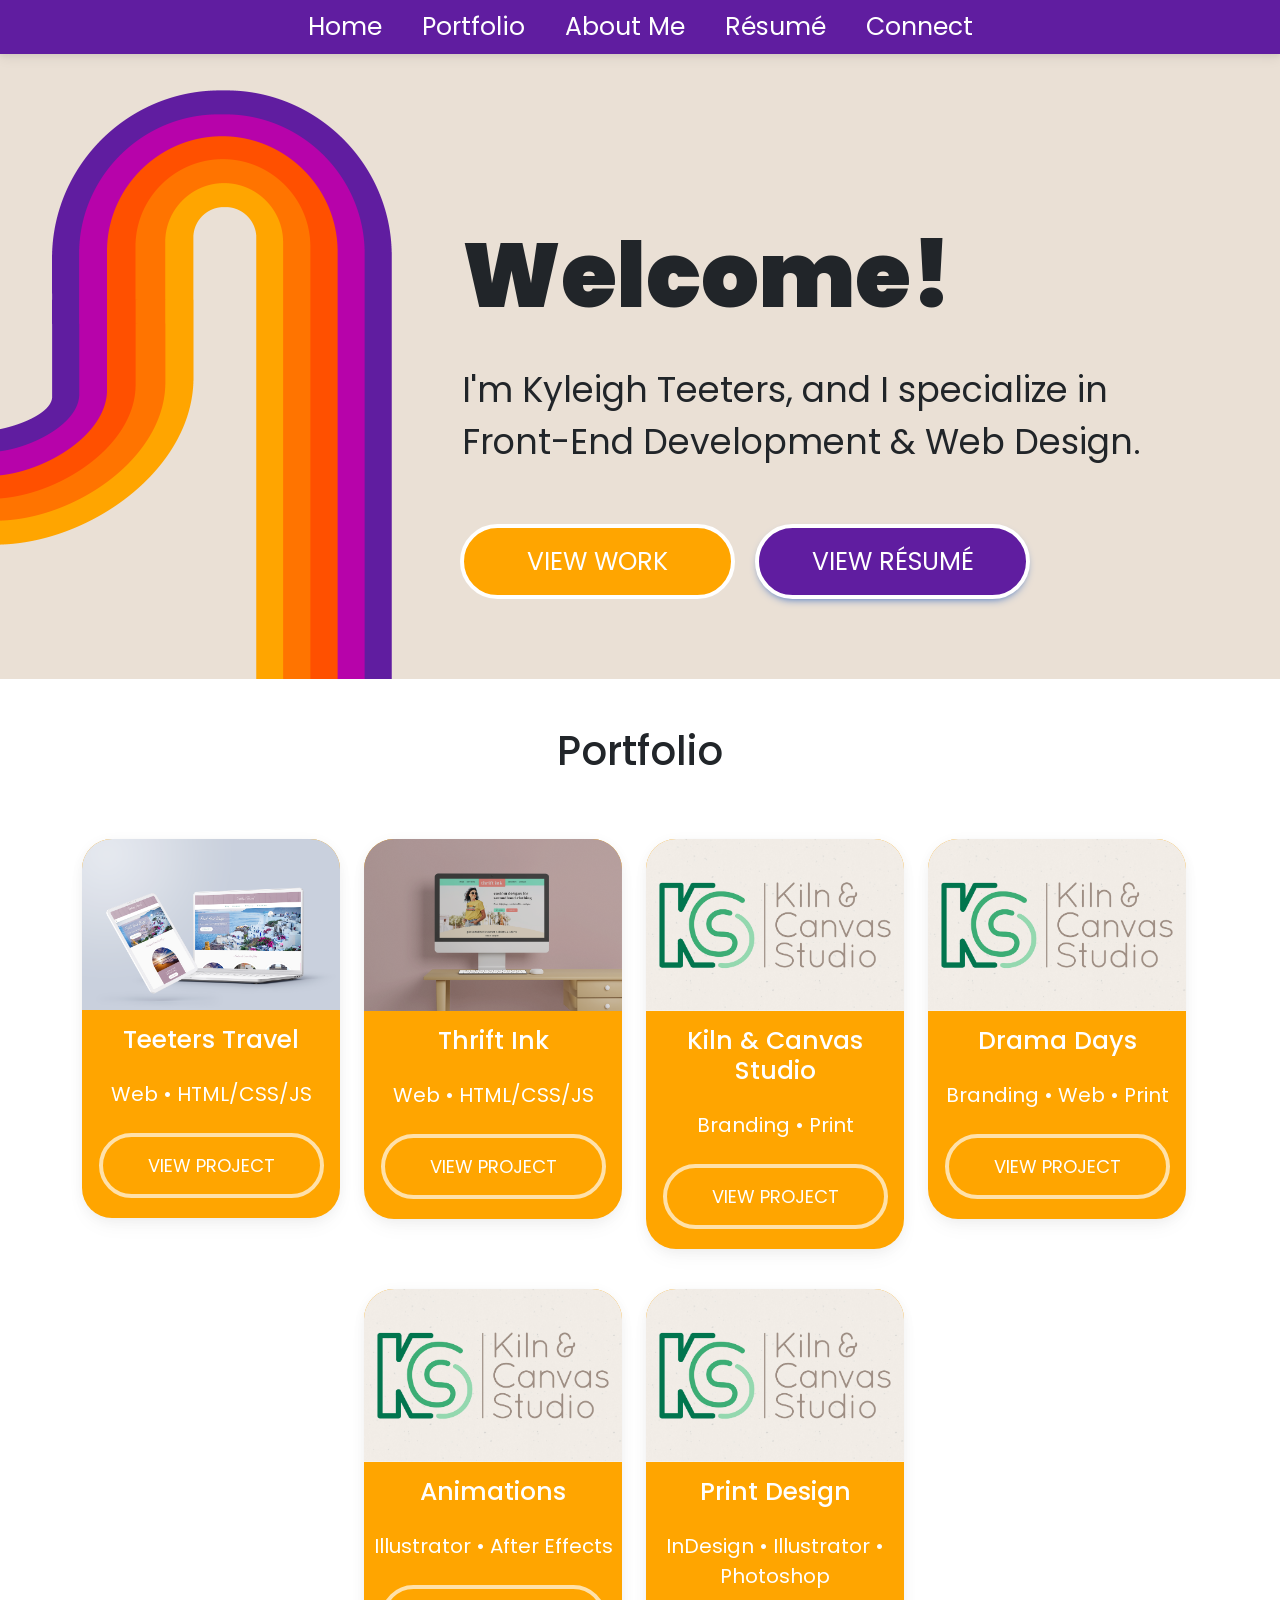
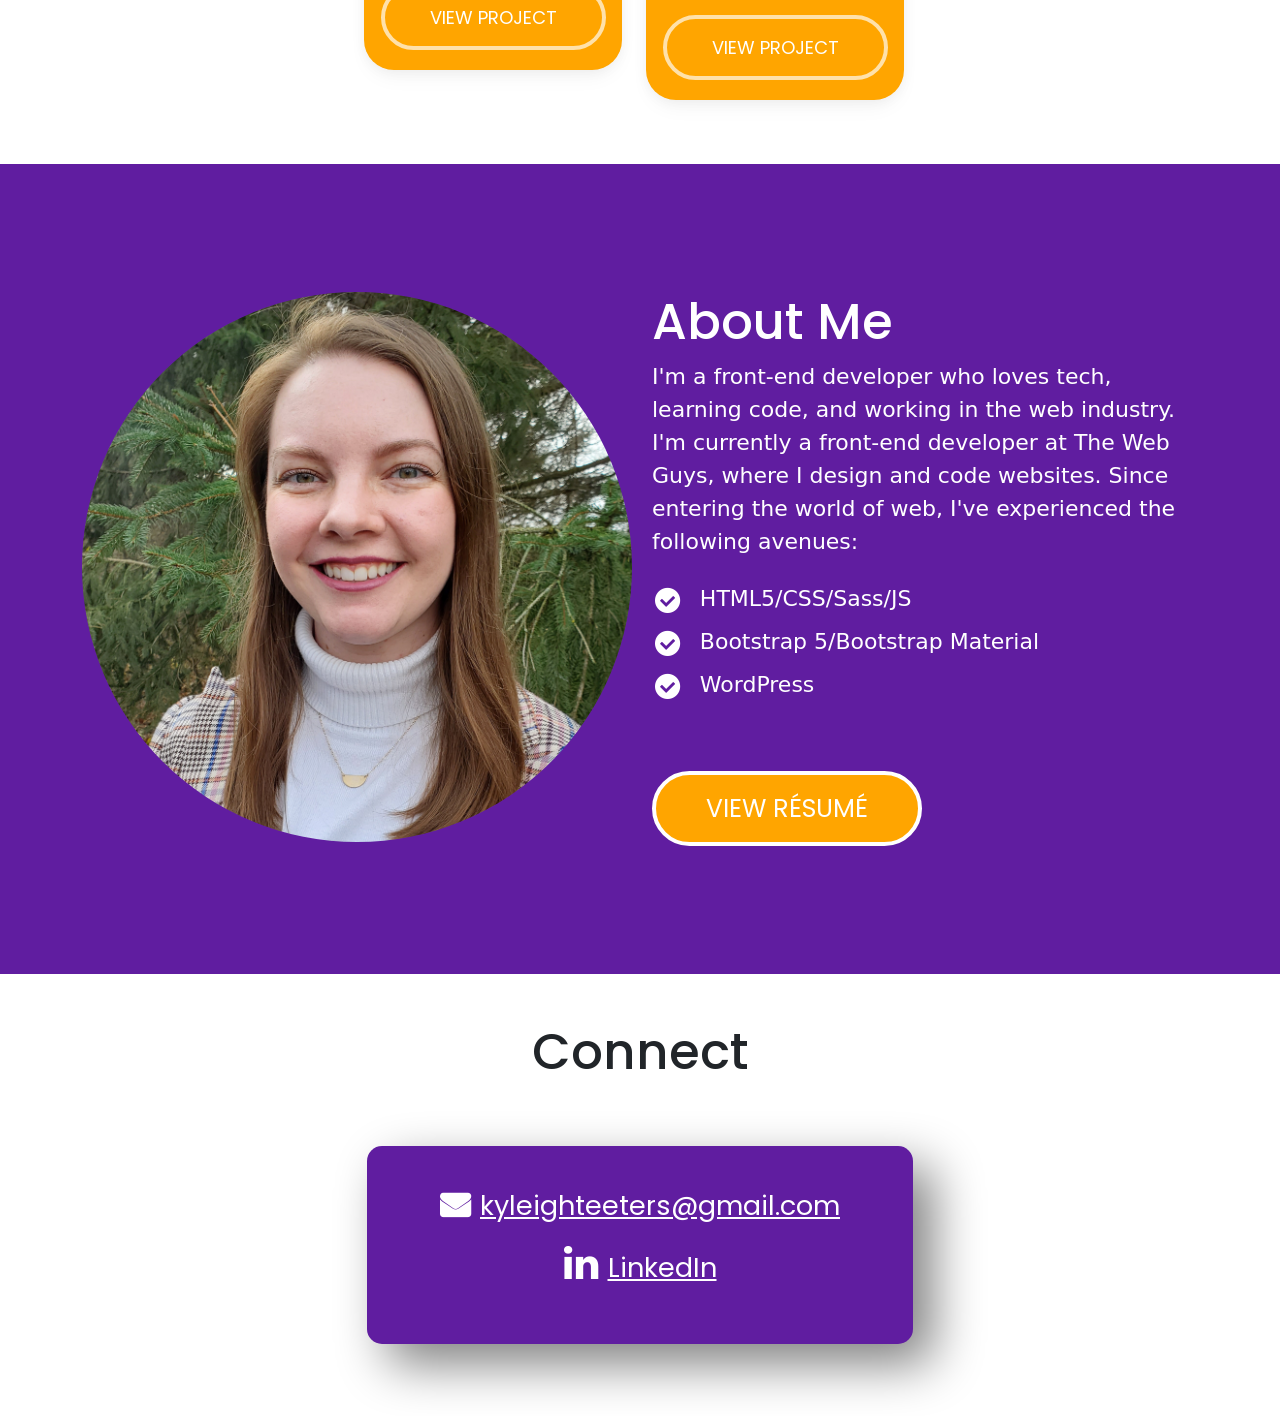
==== commit 0edbf550: "updates" ====
--- a/index.html
+++ b/index.html
@@ -4,7 +4,7 @@
   <meta charset="UTF-8">
   <meta http-equiv="X-UA-Compatible" content="IE=edge">
   <meta name="viewport" content="width=device-width, initial-scale=1.0">
-  <title>Kyleigh Teeters | Front-End Developer</title>
+  <title>Kyleigh Teeters | Multimedia Designer</title>
   <link
   rel="stylesheet"
   href="https://cdnjs.cloudflare.com/ajax/libs/font-awesome/6.0.0/css/all.min.css"
@@ -143,8 +143,31 @@
   <a href="https://kh7722.github.io/illustration-two/" target="_blank" class="btn">View Project</a>
   </div>
 </div>
-
-  </div>
+  </div>
+<div class="row">
+  <div class="col-md-3 my-3">
+    <div class="card">
+    <img src="https://kh7722.github.io/website/images/design/kcs-logo-two.jpg" alt="">
+    <h2>Animations</h2>
+    <br>
+    <p class="mt-0">Illustrator • After Effects </p>
+    <br>
+    <a href="https://kh7722.github.io/animations/" target="_blank" class="btn">View Project</a>
+    </div>
+  </div>
+
+  <div class="col-md-3 my-3">
+    <div class="card">
+    <img src="https://kh7722.github.io/website/images/design/kcs-logo-two.jpg" alt="">
+    <h2>Print Design</h2>
+    <br>
+    <p class="mt-0">InDesign • Illustrator • Photoshop </p>
+    <br>
+    <a href="https://kh7722.github.io/print-design/" target="_blank" class="btn">View Project</a>
+    </div>
+  </div>
+</div>
+
 </div>
 </div>
 <!-- End Content Block 1-->
--- a/css/main.min.css
+++ b/css/main.min.css
@@ -3,4 +3,4 @@
  * Copyright 2011-2022 The Bootstrap Authors
  * Copyright 2011-2022 Twitter, Inc.
  * Licensed under MIT (https://github.com/twbs/bootstrap/blob/main/LICENSE)
- */:root{--bs-blue: #0d6efd;--bs-indigo: #6610f2;--bs-purple: #6f42c1;--bs-pink: #d63384;--bs-red: #dc3545;--bs-orange: #fd7e14;--bs-yellow: #ffc107;--bs-green: #198754;--bs-teal: #20c997;--bs-cyan: #0dcaf0;--bs-black: #000;--bs-white: #fff;--bs-gray: #6c757d;--bs-gray-dark: #343a40;--bs-gray-100: #f8f9fa;--bs-gray-200: #e9ecef;--bs-gray-300: #dee2e6;--bs-gray-400: #ced4da;--bs-gray-500: #adb5bd;--bs-gray-600: #6c757d;--bs-gray-700: #495057;--bs-gray-800: #343a40;--bs-gray-900: #212529;--bs-primary: #601da0;--bs-secondary: #ffa500;--bs-success: #198754;--bs-info: #0dcaf0;--bs-warning: #ffc107;--bs-danger: #dc3545;--bs-light: #f8f9fa;--bs-dark: #212529;--bs-primary-rgb: 96, 29, 160;--bs-secondary-rgb: 255, 165, 0;--bs-success-rgb: 25, 135, 84;--bs-info-rgb: 13, 202, 240;--bs-warning-rgb: 255, 193, 7;--bs-danger-rgb: 220, 53, 69;--bs-light-rgb: 248, 249, 250;--bs-dark-rgb: 33, 37, 41;--bs-white-rgb: 255, 255, 255;--bs-black-rgb: 0, 0, 0;--bs-body-color-rgb: 33, 37, 41;--bs-body-bg-rgb: 255, 255, 255;--bs-font-sans-serif: system-ui, -apple-system, "Segoe UI", Roboto, "Helvetica Neue", "Noto Sans", "Liberation Sans", Arial, sans-serif, "Apple Color Emoji", "Segoe UI Emoji", "Segoe UI Symbol", "Noto Color Emoji";--bs-font-monospace: SFMono-Regular, Menlo, Monaco, Consolas, "Liberation Mono", "Courier New", monospace;--bs-gradient: linear-gradient(180deg, rgba(255, 255, 255, 0.15), rgba(255, 255, 255, 0));--bs-body-font-family: var(--bs-font-sans-serif);--bs-body-font-size:1rem;--bs-body-font-weight: 400;--bs-body-line-height: 1.5;--bs-body-color: #212529;--bs-body-bg: #fff;--bs-border-width: 1px;--bs-border-style: solid;--bs-border-color: #dee2e6;--bs-border-color-translucent: rgba(0, 0, 0, 0.175);--bs-border-radius: 0.375rem;--bs-border-radius-sm: 0.25rem;--bs-border-radius-lg: 0.5rem;--bs-border-radius-xl: 1rem;--bs-border-radius-2xl: 2rem;--bs-border-radius-pill: 50rem;--bs-link-color: #601da0;--bs-link-hover-color: #4d1780;--bs-code-color: #d63384;--bs-highlight-bg: #fff3cd}*,*::before,*::after{box-sizing:border-box}@media(prefers-reduced-motion: no-preference){:root{scroll-behavior:smooth}}body{margin:0;font-family:var(--bs-body-font-family);font-size:var(--bs-body-font-size);font-weight:var(--bs-body-font-weight);line-height:var(--bs-body-line-height);color:var(--bs-body-color);text-align:var(--bs-body-text-align);background-color:var(--bs-body-bg);-webkit-text-size-adjust:100%;-webkit-tap-highlight-color:rgba(0,0,0,0)}hr{margin:1rem 0;color:inherit;border:0;border-top:1px solid;opacity:.25}h6,.h6,h5,.h5,h4,.h4,h3,.h3,h2,.h2,h1,.h1{margin-top:0;margin-bottom:.5rem;font-weight:500;line-height:1.2}h1,.h1{font-size:calc(1.375rem + 1.5vw)}@media(min-width: 1200px){h1,.h1{font-size:2.5rem}}h2,.h2{font-size:calc(1.325rem + 0.9vw)}@media(min-width: 1200px){h2,.h2{font-size:2rem}}h3,.h3{font-size:calc(1.3rem + 0.6vw)}@media(min-width: 1200px){h3,.h3{font-size:1.75rem}}h4,.h4{font-size:calc(1.275rem + 0.3vw)}@media(min-width: 1200px){h4,.h4{font-size:1.5rem}}h5,.h5{font-size:1.25rem}h6,.h6{font-size:1rem}p{margin-top:0;margin-bottom:1rem}abbr[title]{-webkit-text-decoration:underline dotted;text-decoration:underline dotted;cursor:help;-webkit-text-decoration-skip-ink:none;text-decoration-skip-ink:none}address{margin-bottom:1rem;font-style:normal;line-height:inherit}ol,ul{padding-left:2rem}ol,ul,dl{margin-top:0;margin-bottom:1rem}ol ol,ul ul,ol ul,ul ol{margin-bottom:0}dt{font-weight:700}dd{margin-bottom:.5rem;margin-left:0}blockquote{margin:0 0 1rem}b,strong{font-weight:bolder}small,.small{font-size:0.875em}mark,.mark{padding:.1875em;background-color:var(--bs-highlight-bg)}sub,sup{position:relative;font-size:0.75em;line-height:0;vertical-align:baseline}sub{bottom:-0.25em}sup{top:-0.5em}a{color:var(--bs-link-color);text-decoration:underline}a:hover{color:var(--bs-link-hover-color)}a:not([href]):not([class]),a:not([href]):not([class]):hover{color:inherit;text-decoration:none}pre,code,kbd,samp{font-family:var(--bs-font-monospace);font-size:1em}pre{display:block;margin-top:0;margin-bottom:1rem;overflow:auto;font-size:0.875em}pre code{font-size:inherit;color:inherit;word-break:normal}code{font-size:0.875em;color:var(--bs-code-color);word-wrap:break-word}a>code{color:inherit}kbd{padding:.1875rem .375rem;font-size:0.875em;color:var(--bs-body-bg);background-color:var(--bs-body-color);border-radius:.25rem}kbd kbd{padding:0;font-size:1em}figure{margin:0 0 1rem}img,svg{vertical-align:middle}table{caption-side:bottom;border-collapse:collapse}caption{padding-top:.5rem;padding-bottom:.5rem;color:#6c757d;text-align:left}th{text-align:inherit;text-align:-webkit-match-parent}thead,tbody,tfoot,tr,td,th{border-color:inherit;border-style:solid;border-width:0}label{display:inline-block}button{border-radius:0}button:focus:not(:focus-visible){outline:0}input,button,select,optgroup,textarea{margin:0;font-family:inherit;font-size:inherit;line-height:inherit}button,select{text-transform:none}[role=button]{cursor:pointer}select{word-wrap:normal}select:disabled{opacity:1}[list]:not([type=date]):not([type=datetime-local]):not([type=month]):not([type=week]):not([type=time])::-webkit-calendar-picker-indicator{display:none !important}button,[type=button],[type=reset],[type=submit]{-webkit-appearance:button}button:not(:disabled),[type=button]:not(:disabled),[type=reset]:not(:disabled),[type=submit]:not(:disabled){cursor:pointer}::-moz-focus-inner{padding:0;border-style:none}textarea{resize:vertical}fieldset{min-width:0;padding:0;margin:0;border:0}legend{float:left;width:100%;padding:0;margin-bottom:.5rem;font-size:calc(1.275rem + 0.3vw);line-height:inherit}@media(min-width: 1200px){legend{font-size:1.5rem}}legend+*{clear:left}::-webkit-datetime-edit-fields-wrapper,::-webkit-datetime-edit-text,::-webkit-datetime-edit-minute,::-webkit-datetime-edit-hour-field,::-webkit-datetime-edit-day-field,::-webkit-datetime-edit-month-field,::-webkit-datetime-edit-year-field{padding:0}::-webkit-inner-spin-button{height:auto}[type=search]{outline-offset:-2px;-webkit-appearance:textfield}::-webkit-search-decoration{-webkit-appearance:none}::-webkit-color-swatch-wrapper{padding:0}::file-selector-button{font:inherit;-webkit-appearance:button}output{display:inline-block}iframe{border:0}summary{display:list-item;cursor:pointer}progress{vertical-align:baseline}[hidden]{display:none !important}.lead{font-size:1.25rem;font-weight:300}.display-1{font-size:calc(1.625rem + 4.5vw);font-weight:300;line-height:1.2}@media(min-width: 1200px){.display-1{font-size:5rem}}.display-2{font-size:calc(1.575rem + 3.9vw);font-weight:300;line-height:1.2}@media(min-width: 1200px){.display-2{font-size:4.5rem}}.display-3{font-size:calc(1.525rem + 3.3vw);font-weight:300;line-height:1.2}@media(min-width: 1200px){.display-3{font-size:4rem}}.display-4{font-size:calc(1.475rem + 2.7vw);font-weight:300;line-height:1.2}@media(min-width: 1200px){.display-4{font-size:3.5rem}}.display-5{font-size:calc(1.425rem + 2.1vw);font-weight:300;line-height:1.2}@media(min-width: 1200px){.display-5{font-size:3rem}}.display-6{font-size:calc(1.375rem + 1.5vw);font-weight:300;line-height:1.2}@media(min-width: 1200px){.display-6{font-size:2.5rem}}.list-unstyled{padding-left:0;list-style:none}.list-inline{padding-left:0;list-style:none}.list-inline-item{display:inline-block}.list-inline-item:not(:last-child){margin-right:.5rem}.initialism{font-size:0.875em;text-transform:uppercase}.blockquote{margin-bottom:1rem;font-size:1.25rem}.blockquote>:last-child{margin-bottom:0}.blockquote-footer{margin-top:-1rem;margin-bottom:1rem;font-size:0.875em;color:#6c757d}.blockquote-footer::before{content:"— "}.img-fluid{max-width:100%;height:auto}.img-thumbnail{padding:.25rem;background-color:#fff;border:1px solid var(--bs-border-color);border-radius:.375rem;max-width:100%;height:auto}.figure{display:inline-block}.figure-img{margin-bottom:.5rem;line-height:1}.figure-caption{font-size:0.875em;color:#6c757d}.container,.container-fluid,.container-xxl,.container-xl,.container-lg,.container-md,.container-sm{--bs-gutter-x: 1.5rem;--bs-gutter-y: 0;width:100%;padding-right:calc(var(--bs-gutter-x)*.5);padding-left:calc(var(--bs-gutter-x)*.5);margin-right:auto;margin-left:auto}@media(min-width: 576px){.container-sm,.container{max-width:540px}}@media(min-width: 768px){.container-md,.container-sm,.container{max-width:720px}}@media(min-width: 992px){.container-lg,.container-md,.container-sm,.container{max-width:960px}}@media(min-width: 1200px){.container-xl,.container-lg,.container-md,.container-sm,.container{max-width:1140px}}@media(min-width: 1400px){.container-xxl,.container-xl,.container-lg,.container-md,.container-sm,.container{max-width:1320px}}.row{--bs-gutter-x: 1.5rem;--bs-gutter-y: 0;display:flex;flex-wrap:wrap;margin-top:calc(-1*var(--bs-gutter-y));margin-right:calc(-0.5*var(--bs-gutter-x));margin-left:calc(-0.5*var(--bs-gutter-x))}.row>*{flex-shrink:0;width:100%;max-width:100%;padding-right:calc(var(--bs-gutter-x)*.5);padding-left:calc(var(--bs-gutter-x)*.5);margin-top:var(--bs-gutter-y)}.col{flex:1 0 0%}.row-cols-auto>*{flex:0 0 auto;width:auto}.row-cols-1>*{flex:0 0 auto;width:100%}.row-cols-2>*{flex:0 0 auto;width:50%}.row-cols-3>*{flex:0 0 auto;width:33.3333333333%}.row-cols-4>*{flex:0 0 auto;width:25%}.row-cols-5>*{flex:0 0 auto;width:20%}.row-cols-6>*{flex:0 0 auto;width:16.6666666667%}.col-auto{flex:0 0 auto;width:auto}.col-1{flex:0 0 auto;width:8.33333333%}.col-2{flex:0 0 auto;width:16.66666667%}.col-3{flex:0 0 auto;width:25%}.col-4{flex:0 0 auto;width:33.33333333%}.col-5{flex:0 0 auto;width:41.66666667%}.col-6{flex:0 0 auto;width:50%}.col-7{flex:0 0 auto;width:58.33333333%}.col-8{flex:0 0 auto;width:66.66666667%}.col-9{flex:0 0 auto;width:75%}.col-10{flex:0 0 auto;width:83.33333333%}.col-11{flex:0 0 auto;width:91.66666667%}.col-12{flex:0 0 auto;width:100%}.offset-1{margin-left:8.33333333%}.offset-2{margin-left:16.66666667%}.offset-3{margin-left:25%}.offset-4{margin-left:33.33333333%}.offset-5{margin-left:41.66666667%}.offset-6{margin-left:50%}.offset-7{margin-left:58.33333333%}.offset-8{margin-left:66.66666667%}.offset-9{margin-left:75%}.offset-10{margin-left:83.33333333%}.offset-11{margin-left:91.66666667%}.g-0,.gx-0{--bs-gutter-x: 0}.g-0,.gy-0{--bs-gutter-y: 0}.g-1,.gx-1{--bs-gutter-x: 0.25rem}.g-1,.gy-1{--bs-gutter-y: 0.25rem}.g-2,.gx-2{--bs-gutter-x: 0.5rem}.g-2,.gy-2{--bs-gutter-y: 0.5rem}.g-3,.gx-3{--bs-gutter-x: 1rem}.g-3,.gy-3{--bs-gutter-y: 1rem}.g-4,.gx-4{--bs-gutter-x: 1.5rem}.g-4,.gy-4{--bs-gutter-y: 1.5rem}.g-5,.gx-5{--bs-gutter-x: 3rem}.g-5,.gy-5{--bs-gutter-y: 3rem}@media(min-width: 576px){.col-sm{flex:1 0 0%}.row-cols-sm-auto>*{flex:0 0 auto;width:auto}.row-cols-sm-1>*{flex:0 0 auto;width:100%}.row-cols-sm-2>*{flex:0 0 auto;width:50%}.row-cols-sm-3>*{flex:0 0 auto;width:33.3333333333%}.row-cols-sm-4>*{flex:0 0 auto;width:25%}.row-cols-sm-5>*{flex:0 0 auto;width:20%}.row-cols-sm-6>*{flex:0 0 auto;width:16.6666666667%}.col-sm-auto{flex:0 0 auto;width:auto}.col-sm-1{flex:0 0 auto;width:8.33333333%}.col-sm-2{flex:0 0 auto;width:16.66666667%}.col-sm-3{flex:0 0 auto;width:25%}.col-sm-4{flex:0 0 auto;width:33.33333333%}.col-sm-5{flex:0 0 auto;width:41.66666667%}.col-sm-6{flex:0 0 auto;width:50%}.col-sm-7{flex:0 0 auto;width:58.33333333%}.col-sm-8{flex:0 0 auto;width:66.66666667%}.col-sm-9{flex:0 0 auto;width:75%}.col-sm-10{flex:0 0 auto;width:83.33333333%}.col-sm-11{flex:0 0 auto;width:91.66666667%}.col-sm-12{flex:0 0 auto;width:100%}.offset-sm-0{margin-left:0}.offset-sm-1{margin-left:8.33333333%}.offset-sm-2{margin-left:16.66666667%}.offset-sm-3{margin-left:25%}.offset-sm-4{margin-left:33.33333333%}.offset-sm-5{margin-left:41.66666667%}.offset-sm-6{margin-left:50%}.offset-sm-7{margin-left:58.33333333%}.offset-sm-8{margin-left:66.66666667%}.offset-sm-9{margin-left:75%}.offset-sm-10{margin-left:83.33333333%}.offset-sm-11{margin-left:91.66666667%}.g-sm-0,.gx-sm-0{--bs-gutter-x: 0}.g-sm-0,.gy-sm-0{--bs-gutter-y: 0}.g-sm-1,.gx-sm-1{--bs-gutter-x: 0.25rem}.g-sm-1,.gy-sm-1{--bs-gutter-y: 0.25rem}.g-sm-2,.gx-sm-2{--bs-gutter-x: 0.5rem}.g-sm-2,.gy-sm-2{--bs-gutter-y: 0.5rem}.g-sm-3,.gx-sm-3{--bs-gutter-x: 1rem}.g-sm-3,.gy-sm-3{--bs-gutter-y: 1rem}.g-sm-4,.gx-sm-4{--bs-gutter-x: 1.5rem}.g-sm-4,.gy-sm-4{--bs-gutter-y: 1.5rem}.g-sm-5,.gx-sm-5{--bs-gutter-x: 3rem}.g-sm-5,.gy-sm-5{--bs-gutter-y: 3rem}}@media(min-width: 768px){.col-md{flex:1 0 0%}.row-cols-md-auto>*{flex:0 0 auto;width:auto}.row-cols-md-1>*{flex:0 0 auto;width:100%}.row-cols-md-2>*{flex:0 0 auto;width:50%}.row-cols-md-3>*{flex:0 0 auto;width:33.3333333333%}.row-cols-md-4>*{flex:0 0 auto;width:25%}.row-cols-md-5>*{flex:0 0 auto;width:20%}.row-cols-md-6>*{flex:0 0 auto;width:16.6666666667%}.col-md-auto{flex:0 0 auto;width:auto}.col-md-1{flex:0 0 auto;width:8.33333333%}.col-md-2{flex:0 0 auto;width:16.66666667%}.col-md-3{flex:0 0 auto;width:25%}.col-md-4{flex:0 0 auto;width:33.33333333%}.col-md-5{flex:0 0 auto;width:41.66666667%}.col-md-6{flex:0 0 auto;width:50%}.col-md-7{flex:0 0 auto;width:58.33333333%}.col-md-8{flex:0 0 auto;width:66.66666667%}.col-md-9{flex:0 0 auto;width:75%}.col-md-10{flex:0 0 auto;width:83.33333333%}.col-md-11{flex:0 0 auto;width:91.66666667%}.col-md-12{flex:0 0 auto;width:100%}.offset-md-0{margin-left:0}.offset-md-1{margin-left:8.33333333%}.offset-md-2{margin-left:16.66666667%}.offset-md-3{margin-left:25%}.offset-md-4{margin-left:33.33333333%}.offset-md-5{margin-left:41.66666667%}.offset-md-6{margin-left:50%}.offset-md-7{margin-left:58.33333333%}.offset-md-8{margin-left:66.66666667%}.offset-md-9{margin-left:75%}.offset-md-10{margin-left:83.33333333%}.offset-md-11{margin-left:91.66666667%}.g-md-0,.gx-md-0{--bs-gutter-x: 0}.g-md-0,.gy-md-0{--bs-gutter-y: 0}.g-md-1,.gx-md-1{--bs-gutter-x: 0.25rem}.g-md-1,.gy-md-1{--bs-gutter-y: 0.25rem}.g-md-2,.gx-md-2{--bs-gutter-x: 0.5rem}.g-md-2,.gy-md-2{--bs-gutter-y: 0.5rem}.g-md-3,.gx-md-3{--bs-gutter-x: 1rem}.g-md-3,.gy-md-3{--bs-gutter-y: 1rem}.g-md-4,.gx-md-4{--bs-gutter-x: 1.5rem}.g-md-4,.gy-md-4{--bs-gutter-y: 1.5rem}.g-md-5,.gx-md-5{--bs-gutter-x: 3rem}.g-md-5,.gy-md-5{--bs-gutter-y: 3rem}}@media(min-width: 992px){.col-lg{flex:1 0 0%}.row-cols-lg-auto>*{flex:0 0 auto;width:auto}.row-cols-lg-1>*{flex:0 0 auto;width:100%}.row-cols-lg-2>*{flex:0 0 auto;width:50%}.row-cols-lg-3>*{flex:0 0 auto;width:33.3333333333%}.row-cols-lg-4>*{flex:0 0 auto;width:25%}.row-cols-lg-5>*{flex:0 0 auto;width:20%}.row-cols-lg-6>*{flex:0 0 auto;width:16.6666666667%}.col-lg-auto{flex:0 0 auto;width:auto}.col-lg-1{flex:0 0 auto;width:8.33333333%}.col-lg-2{flex:0 0 auto;width:16.66666667%}.col-lg-3{flex:0 0 auto;width:25%}.col-lg-4{flex:0 0 auto;width:33.33333333%}.col-lg-5{flex:0 0 auto;width:41.66666667%}.col-lg-6{flex:0 0 auto;width:50%}.col-lg-7{flex:0 0 auto;width:58.33333333%}.col-lg-8{flex:0 0 auto;width:66.66666667%}.col-lg-9{flex:0 0 auto;width:75%}.col-lg-10{flex:0 0 auto;width:83.33333333%}.col-lg-11{flex:0 0 auto;width:91.66666667%}.col-lg-12{flex:0 0 auto;width:100%}.offset-lg-0{margin-left:0}.offset-lg-1{margin-left:8.33333333%}.offset-lg-2{margin-left:16.66666667%}.offset-lg-3{margin-left:25%}.offset-lg-4{margin-left:33.33333333%}.offset-lg-5{margin-left:41.66666667%}.offset-lg-6{margin-left:50%}.offset-lg-7{margin-left:58.33333333%}.offset-lg-8{margin-left:66.66666667%}.offset-lg-9{margin-left:75%}.offset-lg-10{margin-left:83.33333333%}.offset-lg-11{margin-left:91.66666667%}.g-lg-0,.gx-lg-0{--bs-gutter-x: 0}.g-lg-0,.gy-lg-0{--bs-gutter-y: 0}.g-lg-1,.gx-lg-1{--bs-gutter-x: 0.25rem}.g-lg-1,.gy-lg-1{--bs-gutter-y: 0.25rem}.g-lg-2,.gx-lg-2{--bs-gutter-x: 0.5rem}.g-lg-2,.gy-lg-2{--bs-gutter-y: 0.5rem}.g-lg-3,.gx-lg-3{--bs-gutter-x: 1rem}.g-lg-3,.gy-lg-3{--bs-gutter-y: 1rem}.g-lg-4,.gx-lg-4{--bs-gutter-x: 1.5rem}.g-lg-4,.gy-lg-4{--bs-gutter-y: 1.5rem}.g-lg-5,.gx-lg-5{--bs-gutter-x: 3rem}.g-lg-5,.gy-lg-5{--bs-gutter-y: 3rem}}@media(min-width: 1200px){.col-xl{flex:1 0 0%}.row-cols-xl-auto>*{flex:0 0 auto;width:auto}.row-cols-xl-1>*{flex:0 0 auto;width:100%}.row-cols-xl-2>*{flex:0 0 auto;width:50%}.row-cols-xl-3>*{flex:0 0 auto;width:33.3333333333%}.row-cols-xl-4>*{flex:0 0 auto;width:25%}.row-cols-xl-5>*{flex:0 0 auto;width:20%}.row-cols-xl-6>*{flex:0 0 auto;width:16.6666666667%}.col-xl-auto{flex:0 0 auto;width:auto}.col-xl-1{flex:0 0 auto;width:8.33333333%}.col-xl-2{flex:0 0 auto;width:16.66666667%}.col-xl-3{flex:0 0 auto;width:25%}.col-xl-4{flex:0 0 auto;width:33.33333333%}.col-xl-5{flex:0 0 auto;width:41.66666667%}.col-xl-6{flex:0 0 auto;width:50%}.col-xl-7{flex:0 0 auto;width:58.33333333%}.col-xl-8{flex:0 0 auto;width:66.66666667%}.col-xl-9{flex:0 0 auto;width:75%}.col-xl-10{flex:0 0 auto;width:83.33333333%}.col-xl-11{flex:0 0 auto;width:91.66666667%}.col-xl-12{flex:0 0 auto;width:100%}.offset-xl-0{margin-left:0}.offset-xl-1{margin-left:8.33333333%}.offset-xl-2{margin-left:16.66666667%}.offset-xl-3{margin-left:25%}.offset-xl-4{margin-left:33.33333333%}.offset-xl-5{margin-left:41.66666667%}.offset-xl-6{margin-left:50%}.offset-xl-7{margin-left:58.33333333%}.offset-xl-8{margin-left:66.66666667%}.offset-xl-9{margin-left:75%}.offset-xl-10{margin-left:83.33333333%}.offset-xl-11{margin-left:91.66666667%}.g-xl-0,.gx-xl-0{--bs-gutter-x: 0}.g-xl-0,.gy-xl-0{--bs-gutter-y: 0}.g-xl-1,.gx-xl-1{--bs-gutter-x: 0.25rem}.g-xl-1,.gy-xl-1{--bs-gutter-y: 0.25rem}.g-xl-2,.gx-xl-2{--bs-gutter-x: 0.5rem}.g-xl-2,.gy-xl-2{--bs-gutter-y: 0.5rem}.g-xl-3,.gx-xl-3{--bs-gutter-x: 1rem}.g-xl-3,.gy-xl-3{--bs-gutter-y: 1rem}.g-xl-4,.gx-xl-4{--bs-gutter-x: 1.5rem}.g-xl-4,.gy-xl-4{--bs-gutter-y: 1.5rem}.g-xl-5,.gx-xl-5{--bs-gutter-x: 3rem}.g-xl-5,.gy-xl-5{--bs-gutter-y: 3rem}}@media(min-width: 1400px){.col-xxl{flex:1 0 0%}.row-cols-xxl-auto>*{flex:0 0 auto;width:auto}.row-cols-xxl-1>*{flex:0 0 auto;width:100%}.row-cols-xxl-2>*{flex:0 0 auto;width:50%}.row-cols-xxl-3>*{flex:0 0 auto;width:33.3333333333%}.row-cols-xxl-4>*{flex:0 0 auto;width:25%}.row-cols-xxl-5>*{flex:0 0 auto;width:20%}.row-cols-xxl-6>*{flex:0 0 auto;width:16.6666666667%}.col-xxl-auto{flex:0 0 auto;width:auto}.col-xxl-1{flex:0 0 auto;width:8.33333333%}.col-xxl-2{flex:0 0 auto;width:16.66666667%}.col-xxl-3{flex:0 0 auto;width:25%}.col-xxl-4{flex:0 0 auto;width:33.33333333%}.col-xxl-5{flex:0 0 auto;width:41.66666667%}.col-xxl-6{flex:0 0 auto;width:50%}.col-xxl-7{flex:0 0 auto;width:58.33333333%}.col-xxl-8{flex:0 0 auto;width:66.66666667%}.col-xxl-9{flex:0 0 auto;width:75%}.col-xxl-10{flex:0 0 auto;width:83.33333333%}.col-xxl-11{flex:0 0 auto;width:91.66666667%}.col-xxl-12{flex:0 0 auto;width:100%}.offset-xxl-0{margin-left:0}.offset-xxl-1{margin-left:8.33333333%}.offset-xxl-2{margin-left:16.66666667%}.offset-xxl-3{margin-left:25%}.offset-xxl-4{margin-left:33.33333333%}.offset-xxl-5{margin-left:41.66666667%}.offset-xxl-6{margin-left:50%}.offset-xxl-7{margin-left:58.33333333%}.offset-xxl-8{margin-left:66.66666667%}.offset-xxl-9{margin-left:75%}.offset-xxl-10{margin-left:83.33333333%}.offset-xxl-11{margin-left:91.66666667%}.g-xxl-0,.gx-xxl-0{--bs-gutter-x: 0}.g-xxl-0,.gy-xxl-0{--bs-gutter-y: 0}.g-xxl-1,.gx-xxl-1{--bs-gutter-x: 0.25rem}.g-xxl-1,.gy-xxl-1{--bs-gutter-y: 0.25rem}.g-xxl-2,.gx-xxl-2{--bs-gutter-x: 0.5rem}.g-xxl-2,.gy-xxl-2{--bs-gutter-y: 0.5rem}.g-xxl-3,.gx-xxl-3{--bs-gutter-x: 1rem}.g-xxl-3,.gy-xxl-3{--bs-gutter-y: 1rem}.g-xxl-4,.gx-xxl-4{--bs-gutter-x: 1.5rem}.g-xxl-4,.gy-xxl-4{--bs-gutter-y: 1.5rem}.g-xxl-5,.gx-xxl-5{--bs-gutter-x: 3rem}.g-xxl-5,.gy-xxl-5{--bs-gutter-y: 3rem}}.table{--bs-table-color: var(--bs-body-color);--bs-table-bg: transparent;--bs-table-border-color: var(--bs-border-color);--bs-table-accent-bg: transparent;--bs-table-striped-color: var(--bs-body-color);--bs-table-striped-bg: rgba(0, 0, 0, 0.05);--bs-table-active-color: var(--bs-body-color);--bs-table-active-bg: rgba(0, 0, 0, 0.1);--bs-table-hover-color: var(--bs-body-color);--bs-table-hover-bg: rgba(0, 0, 0, 0.075);width:100%;margin-bottom:1rem;color:var(--bs-table-color);vertical-align:top;border-color:var(--bs-table-border-color)}.table>:not(caption)>*>*{padding:.5rem .5rem;background-color:var(--bs-table-bg);border-bottom-width:1px;box-shadow:inset 0 0 0 9999px var(--bs-table-accent-bg)}.table>tbody{vertical-align:inherit}.table>thead{vertical-align:bottom}.table-group-divider{border-top:2px solid currentcolor}.caption-top{caption-side:top}.table-sm>:not(caption)>*>*{padding:.25rem .25rem}.table-bordered>:not(caption)>*{border-width:1px 0}.table-bordered>:not(caption)>*>*{border-width:0 1px}.table-borderless>:not(caption)>*>*{border-bottom-width:0}.table-borderless>:not(:first-child){border-top-width:0}.table-striped>tbody>tr:nth-of-type(odd)>*{--bs-table-accent-bg: var(--bs-table-striped-bg);color:var(--bs-table-striped-color)}.table-striped-columns>:not(caption)>tr>:nth-child(even){--bs-table-accent-bg: var(--bs-table-striped-bg);color:var(--bs-table-striped-color)}.table-active{--bs-table-accent-bg: var(--bs-table-active-bg);color:var(--bs-table-active-color)}.table-hover>tbody>tr:hover>*{--bs-table-accent-bg: var(--bs-table-hover-bg);color:var(--bs-table-hover-color)}.table-primary{--bs-table-color: #000;--bs-table-bg: #dfd2ec;--bs-table-border-color: #c9bdd4;--bs-table-striped-bg: #d4c8e0;--bs-table-striped-color: #000;--bs-table-active-bg: #c9bdd4;--bs-table-active-color: #000;--bs-table-hover-bg: #cec2da;--bs-table-hover-color: #000;color:var(--bs-table-color);border-color:var(--bs-table-border-color)}.table-secondary{--bs-table-color: #000;--bs-table-bg: #ffedcc;--bs-table-border-color: #e6d5b8;--bs-table-striped-bg: #f2e1c2;--bs-table-striped-color: #000;--bs-table-active-bg: #e6d5b8;--bs-table-active-color: #000;--bs-table-hover-bg: #ecdbbd;--bs-table-hover-color: #000;color:var(--bs-table-color);border-color:var(--bs-table-border-color)}.table-success{--bs-table-color: #000;--bs-table-bg: #d1e7dd;--bs-table-border-color: #bcd0c7;--bs-table-striped-bg: #c7dbd2;--bs-table-striped-color: #000;--bs-table-active-bg: #bcd0c7;--bs-table-active-color: #000;--bs-table-hover-bg: #c1d6cc;--bs-table-hover-color: #000;color:var(--bs-table-color);border-color:var(--bs-table-border-color)}.table-info{--bs-table-color: #000;--bs-table-bg: #cff4fc;--bs-table-border-color: #badce3;--bs-table-striped-bg: #c5e8ef;--bs-table-striped-color: #000;--bs-table-active-bg: #badce3;--bs-table-active-color: #000;--bs-table-hover-bg: #bfe2e9;--bs-table-hover-color: #000;color:var(--bs-table-color);border-color:var(--bs-table-border-color)}.table-warning{--bs-table-color: #000;--bs-table-bg: #fff3cd;--bs-table-border-color: #e6dbb9;--bs-table-striped-bg: #f2e7c3;--bs-table-striped-color: #000;--bs-table-active-bg: #e6dbb9;--bs-table-active-color: #000;--bs-table-hover-bg: #ece1be;--bs-table-hover-color: #000;color:var(--bs-table-color);border-color:var(--bs-table-border-color)}.table-danger{--bs-table-color: #000;--bs-table-bg: #f8d7da;--bs-table-border-color: #dfc2c4;--bs-table-striped-bg: #eccccf;--bs-table-striped-color: #000;--bs-table-active-bg: #dfc2c4;--bs-table-active-color: #000;--bs-table-hover-bg: #e5c7ca;--bs-table-hover-color: #000;color:var(--bs-table-color);border-color:var(--bs-table-border-color)}.table-light{--bs-table-color: #000;--bs-table-bg: #f8f9fa;--bs-table-border-color: #dfe0e1;--bs-table-striped-bg: #ecedee;--bs-table-striped-color: #000;--bs-table-active-bg: #dfe0e1;--bs-table-active-color: #000;--bs-table-hover-bg: #e5e6e7;--bs-table-hover-color: #000;color:var(--bs-table-color);border-color:var(--bs-table-border-color)}.table-dark{--bs-table-color: #fff;--bs-table-bg: #212529;--bs-table-border-color: #373b3e;--bs-table-striped-bg: #2c3034;--bs-table-striped-color: #fff;--bs-table-active-bg: #373b3e;--bs-table-active-color: #fff;--bs-table-hover-bg: #323539;--bs-table-hover-color: #fff;color:var(--bs-table-color);border-color:var(--bs-table-border-color)}.table-responsive{overflow-x:auto;-webkit-overflow-scrolling:touch}@media(max-width: 575.98px){.table-responsive-sm{overflow-x:auto;-webkit-overflow-scrolling:touch}}@media(max-width: 767.98px){.table-responsive-md{overflow-x:auto;-webkit-overflow-scrolling:touch}}@media(max-width: 991.98px){.table-responsive-lg{overflow-x:auto;-webkit-overflow-scrolling:touch}}@media(max-width: 1199.98px){.table-responsive-xl{overflow-x:auto;-webkit-overflow-scrolling:touch}}@media(max-width: 1399.98px){.table-responsive-xxl{overflow-x:auto;-webkit-overflow-scrolling:touch}}.form-label{margin-bottom:.5rem}.col-form-label{padding-top:calc(0.375rem + 1px);padding-bottom:calc(0.375rem + 1px);margin-bottom:0;font-size:inherit;line-height:1.5}.col-form-label-lg{padding-top:calc(0.5rem + 1px);padding-bottom:calc(0.5rem + 1px);font-size:1.25rem}.col-form-label-sm{padding-top:calc(0.25rem + 1px);padding-bottom:calc(0.25rem + 1px);font-size:0.875rem}.form-text{margin-top:.25rem;font-size:0.875em;color:#6c757d}.form-control{display:block;width:100%;padding:.375rem .75rem;font-size:1rem;font-weight:400;line-height:1.5;color:#212529;background-color:#fff;background-clip:padding-box;border:1px solid #ced4da;-webkit-appearance:none;-moz-appearance:none;appearance:none;border-radius:.375rem;transition:border-color .15s ease-in-out,box-shadow .15s ease-in-out}@media(prefers-reduced-motion: reduce){.form-control{transition:none}}.form-control[type=file]{overflow:hidden}.form-control[type=file]:not(:disabled):not([readonly]){cursor:pointer}.form-control:focus{color:#212529;background-color:#fff;border-color:#b08ed0;outline:0;box-shadow:0 0 0 .25rem rgba(96,29,160,.25)}.form-control::-webkit-date-and-time-value{height:1.5em}.form-control::-moz-placeholder{color:#6c757d;opacity:1}.form-control::placeholder{color:#6c757d;opacity:1}.form-control:disabled{background-color:#e9ecef;opacity:1}.form-control::file-selector-button{padding:.375rem .75rem;margin:-0.375rem -0.75rem;margin-inline-end:.75rem;color:#212529;background-color:#e9ecef;pointer-events:none;border-color:inherit;border-style:solid;border-width:0;border-inline-end-width:1px;border-radius:0;transition:color .15s ease-in-out,background-color .15s ease-in-out,border-color .15s ease-in-out,box-shadow .15s ease-in-out}@media(prefers-reduced-motion: reduce){.form-control::file-selector-button{transition:none}}.form-control:hover:not(:disabled):not([readonly])::file-selector-button{background-color:#dde0e3}.form-control-plaintext{display:block;width:100%;padding:.375rem 0;margin-bottom:0;line-height:1.5;color:#212529;background-color:rgba(0,0,0,0);border:solid rgba(0,0,0,0);border-width:1px 0}.form-control-plaintext:focus{outline:0}.form-control-plaintext.form-control-sm,.form-control-plaintext.form-control-lg{padding-right:0;padding-left:0}.form-control-sm{min-height:calc(1.5em + 0.5rem + 2px);padding:.25rem .5rem;font-size:0.875rem;border-radius:.25rem}.form-control-sm::file-selector-button{padding:.25rem .5rem;margin:-0.25rem -0.5rem;margin-inline-end:.5rem}.form-control-lg{min-height:calc(1.5em + 1rem + 2px);padding:.5rem 1rem;font-size:1.25rem;border-radius:.5rem}.form-control-lg::file-selector-button{padding:.5rem 1rem;margin:-0.5rem -1rem;margin-inline-end:1rem}textarea.form-control{min-height:calc(1.5em + 0.75rem + 2px)}textarea.form-control-sm{min-height:calc(1.5em + 0.5rem + 2px)}textarea.form-control-lg{min-height:calc(1.5em + 1rem + 2px)}.form-control-color{width:3rem;height:calc(1.5em + 0.75rem + 2px);padding:.375rem}.form-control-color:not(:disabled):not([readonly]){cursor:pointer}.form-control-color::-moz-color-swatch{border:0 !important;border-radius:.375rem}.form-control-color::-webkit-color-swatch{border-radius:.375rem}.form-control-color.form-control-sm{height:calc(1.5em + 0.5rem + 2px)}.form-control-color.form-control-lg{height:calc(1.5em + 1rem + 2px)}.form-select{display:block;width:100%;padding:.375rem 2.25rem .375rem .75rem;-moz-padding-start:calc(0.75rem - 3px);font-size:1rem;font-weight:400;line-height:1.5;color:#212529;background-color:#fff;background-image:url("data:image/svg+xml,%3csvg xmlns='http://www.w3.org/2000/svg' viewBox='0 0 16 16'%3e%3cpath fill='none' stroke='%23343a40' stroke-linecap='round' stroke-linejoin='round' stroke-width='2' d='m2 5 6 6 6-6'/%3e%3c/svg%3e");background-repeat:no-repeat;background-position:right .75rem center;background-size:16px 12px;border:1px solid #ced4da;border-radius:.375rem;transition:border-color .15s ease-in-out,box-shadow .15s ease-in-out;-webkit-appearance:none;-moz-appearance:none;appearance:none}@media(prefers-reduced-motion: reduce){.form-select{transition:none}}.form-select:focus{border-color:#b08ed0;outline:0;box-shadow:0 0 0 .25rem rgba(96,29,160,.25)}.form-select[multiple],.form-select[size]:not([size="1"]){padding-right:.75rem;background-image:none}.form-select:disabled{background-color:#e9ecef}.form-select:-moz-focusring{color:rgba(0,0,0,0);text-shadow:0 0 0 #212529}.form-select-sm{padding-top:.25rem;padding-bottom:.25rem;padding-left:.5rem;font-size:0.875rem;border-radius:.25rem}.form-select-lg{padding-top:.5rem;padding-bottom:.5rem;padding-left:1rem;font-size:1.25rem;border-radius:.5rem}.form-check{display:block;min-height:1.5rem;padding-left:1.5em;margin-bottom:.125rem}.form-check .form-check-input{float:left;margin-left:-1.5em}.form-check-reverse{padding-right:1.5em;padding-left:0;text-align:right}.form-check-reverse .form-check-input{float:right;margin-right:-1.5em;margin-left:0}.form-check-input{width:1em;height:1em;margin-top:.25em;vertical-align:top;background-color:#fff;background-repeat:no-repeat;background-position:center;background-size:contain;border:1px solid rgba(0,0,0,.25);-webkit-appearance:none;-moz-appearance:none;appearance:none;-webkit-print-color-adjust:exact;print-color-adjust:exact}.form-check-input[type=checkbox]{border-radius:.25em}.form-check-input[type=radio]{border-radius:50%}.form-check-input:active{filter:brightness(90%)}.form-check-input:focus{border-color:#b08ed0;outline:0;box-shadow:0 0 0 .25rem rgba(96,29,160,.25)}.form-check-input:checked{background-color:#601da0;border-color:#601da0}.form-check-input:checked[type=checkbox]{background-image:url("data:image/svg+xml,%3csvg xmlns='http://www.w3.org/2000/svg' viewBox='0 0 20 20'%3e%3cpath fill='none' stroke='%23fff' stroke-linecap='round' stroke-linejoin='round' stroke-width='3' d='m6 10 3 3 6-6'/%3e%3c/svg%3e")}.form-check-input:checked[type=radio]{background-image:url("data:image/svg+xml,%3csvg xmlns='http://www.w3.org/2000/svg' viewBox='-4 -4 8 8'%3e%3ccircle r='2' fill='%23fff'/%3e%3c/svg%3e")}.form-check-input[type=checkbox]:indeterminate{background-color:#601da0;border-color:#601da0;background-image:url("data:image/svg+xml,%3csvg xmlns='http://www.w3.org/2000/svg' viewBox='0 0 20 20'%3e%3cpath fill='none' stroke='%23fff' stroke-linecap='round' stroke-linejoin='round' stroke-width='3' d='M6 10h8'/%3e%3c/svg%3e")}.form-check-input:disabled{pointer-events:none;filter:none;opacity:.5}.form-check-input[disabled]~.form-check-label,.form-check-input:disabled~.form-check-label{cursor:default;opacity:.5}.form-switch{padding-left:2.5em}.form-switch .form-check-input{width:2em;margin-left:-2.5em;background-image:url("data:image/svg+xml,%3csvg xmlns='http://www.w3.org/2000/svg' viewBox='-4 -4 8 8'%3e%3ccircle r='3' fill='rgba%280, 0, 0, 0.25%29'/%3e%3c/svg%3e");background-position:left center;border-radius:2em;transition:background-position .15s ease-in-out}@media(prefers-reduced-motion: reduce){.form-switch .form-check-input{transition:none}}.form-switch .form-check-input:focus{background-image:url("data:image/svg+xml,%3csvg xmlns='http://www.w3.org/2000/svg' viewBox='-4 -4 8 8'%3e%3ccircle r='3' fill='%23b08ed0'/%3e%3c/svg%3e")}.form-switch .form-check-input:checked{background-position:right center;background-image:url("data:image/svg+xml,%3csvg xmlns='http://www.w3.org/2000/svg' viewBox='-4 -4 8 8'%3e%3ccircle r='3' fill='%23fff'/%3e%3c/svg%3e")}.form-switch.form-check-reverse{padding-right:2.5em;padding-left:0}.form-switch.form-check-reverse .form-check-input{margin-right:-2.5em;margin-left:0}.form-check-inline{display:inline-block;margin-right:1rem}.btn-check{position:absolute;clip:rect(0, 0, 0, 0);pointer-events:none}.btn-check[disabled]+.btn,.btn-check:disabled+.btn{pointer-events:none;filter:none;opacity:.65}.form-range{width:100%;height:1.5rem;padding:0;background-color:rgba(0,0,0,0);-webkit-appearance:none;-moz-appearance:none;appearance:none}.form-range:focus{outline:0}.form-range:focus::-webkit-slider-thumb{box-shadow:0 0 0 1px #fff,0 0 0 .25rem rgba(96,29,160,.25)}.form-range:focus::-moz-range-thumb{box-shadow:0 0 0 1px #fff,0 0 0 .25rem rgba(96,29,160,.25)}.form-range::-moz-focus-outer{border:0}.form-range::-webkit-slider-thumb{width:1rem;height:1rem;margin-top:-0.25rem;background-color:#601da0;border:0;border-radius:1rem;-webkit-transition:background-color .15s ease-in-out,border-color .15s ease-in-out,box-shadow .15s ease-in-out;transition:background-color .15s ease-in-out,border-color .15s ease-in-out,box-shadow .15s ease-in-out;-webkit-appearance:none;appearance:none}@media(prefers-reduced-motion: reduce){.form-range::-webkit-slider-thumb{-webkit-transition:none;transition:none}}.form-range::-webkit-slider-thumb:active{background-color:#cfbbe3}.form-range::-webkit-slider-runnable-track{width:100%;height:.5rem;color:rgba(0,0,0,0);cursor:pointer;background-color:#dee2e6;border-color:rgba(0,0,0,0);border-radius:1rem}.form-range::-moz-range-thumb{width:1rem;height:1rem;background-color:#601da0;border:0;border-radius:1rem;-moz-transition:background-color .15s ease-in-out,border-color .15s ease-in-out,box-shadow .15s ease-in-out;transition:background-color .15s ease-in-out,border-color .15s ease-in-out,box-shadow .15s ease-in-out;-moz-appearance:none;appearance:none}@media(prefers-reduced-motion: reduce){.form-range::-moz-range-thumb{-moz-transition:none;transition:none}}.form-range::-moz-range-thumb:active{background-color:#cfbbe3}.form-range::-moz-range-track{width:100%;height:.5rem;color:rgba(0,0,0,0);cursor:pointer;background-color:#dee2e6;border-color:rgba(0,0,0,0);border-radius:1rem}.form-range:disabled{pointer-events:none}.form-range:disabled::-webkit-slider-thumb{background-color:#adb5bd}.form-range:disabled::-moz-range-thumb{background-color:#adb5bd}.form-floating{position:relative}.form-floating>.form-control,.form-floating>.form-control-plaintext,.form-floating>.form-select{height:calc(3.5rem + 2px);line-height:1.25}.form-floating>label{position:absolute;top:0;left:0;width:100%;height:100%;padding:1rem .75rem;overflow:hidden;text-align:start;text-overflow:ellipsis;white-space:nowrap;pointer-events:none;border:1px solid rgba(0,0,0,0);transform-origin:0 0;transition:opacity .1s ease-in-out,transform .1s ease-in-out}@media(prefers-reduced-motion: reduce){.form-floating>label{transition:none}}.form-floating>.form-control,.form-floating>.form-control-plaintext{padding:1rem .75rem}.form-floating>.form-control::-moz-placeholder, .form-floating>.form-control-plaintext::-moz-placeholder{color:rgba(0,0,0,0)}.form-floating>.form-control::placeholder,.form-floating>.form-control-plaintext::placeholder{color:rgba(0,0,0,0)}.form-floating>.form-control:not(:-moz-placeholder-shown), .form-floating>.form-control-plaintext:not(:-moz-placeholder-shown){padding-top:1.625rem;padding-bottom:.625rem}.form-floating>.form-control:focus,.form-floating>.form-control:not(:placeholder-shown),.form-floating>.form-control-plaintext:focus,.form-floating>.form-control-plaintext:not(:placeholder-shown){padding-top:1.625rem;padding-bottom:.625rem}.form-floating>.form-control:-webkit-autofill,.form-floating>.form-control-plaintext:-webkit-autofill{padding-top:1.625rem;padding-bottom:.625rem}.form-floating>.form-select{padding-top:1.625rem;padding-bottom:.625rem}.form-floating>.form-control:not(:-moz-placeholder-shown)~label{opacity:.65;transform:scale(0.85) translateY(-0.5rem) translateX(0.15rem)}.form-floating>.form-control:focus~label,.form-floating>.form-control:not(:placeholder-shown)~label,.form-floating>.form-control-plaintext~label,.form-floating>.form-select~label{opacity:.65;transform:scale(0.85) translateY(-0.5rem) translateX(0.15rem)}.form-floating>.form-control:-webkit-autofill~label{opacity:.65;transform:scale(0.85) translateY(-0.5rem) translateX(0.15rem)}.form-floating>.form-control-plaintext~label{border-width:1px 0}.input-group{position:relative;display:flex;flex-wrap:wrap;align-items:stretch;width:100%}.input-group>.form-control,.input-group>.form-select,.input-group>.form-floating{position:relative;flex:1 1 auto;width:1%;min-width:0}.input-group>.form-control:focus,.input-group>.form-select:focus,.input-group>.form-floating:focus-within{z-index:5}.input-group .btn{position:relative;z-index:2}.input-group .btn:focus{z-index:5}.input-group-text{display:flex;align-items:center;padding:.375rem .75rem;font-size:1rem;font-weight:400;line-height:1.5;color:#212529;text-align:center;white-space:nowrap;background-color:#e9ecef;border:1px solid #ced4da;border-radius:.375rem}.input-group-lg>.form-control,.input-group-lg>.form-select,.input-group-lg>.input-group-text,.input-group-lg>.btn{padding:.5rem 1rem;font-size:1.25rem;border-radius:.5rem}.input-group-sm>.form-control,.input-group-sm>.form-select,.input-group-sm>.input-group-text,.input-group-sm>.btn{padding:.25rem .5rem;font-size:0.875rem;border-radius:.25rem}.input-group-lg>.form-select,.input-group-sm>.form-select{padding-right:3rem}.input-group:not(.has-validation)>:not(:last-child):not(.dropdown-toggle):not(.dropdown-menu):not(.form-floating),.input-group:not(.has-validation)>.dropdown-toggle:nth-last-child(n+3),.input-group:not(.has-validation)>.form-floating:not(:last-child)>.form-control,.input-group:not(.has-validation)>.form-floating:not(:last-child)>.form-select{border-top-right-radius:0;border-bottom-right-radius:0}.input-group.has-validation>:nth-last-child(n+3):not(.dropdown-toggle):not(.dropdown-menu):not(.form-floating),.input-group.has-validation>.dropdown-toggle:nth-last-child(n+4),.input-group.has-validation>.form-floating:nth-last-child(n+3)>.form-control,.input-group.has-validation>.form-floating:nth-last-child(n+3)>.form-select{border-top-right-radius:0;border-bottom-right-radius:0}.input-group>:not(:first-child):not(.dropdown-menu):not(.valid-tooltip):not(.valid-feedback):not(.invalid-tooltip):not(.invalid-feedback){margin-left:-1px;border-top-left-radius:0;border-bottom-left-radius:0}.input-group>.form-floating:not(:first-child)>.form-control,.input-group>.form-floating:not(:first-child)>.form-select{border-top-left-radius:0;border-bottom-left-radius:0}.valid-feedback{display:none;width:100%;margin-top:.25rem;font-size:0.875em;color:#198754}.valid-tooltip{position:absolute;top:100%;z-index:5;display:none;max-width:100%;padding:.25rem .5rem;margin-top:.1rem;font-size:0.875rem;color:#fff;background-color:rgba(25,135,84,.9);border-radius:.375rem}.was-validated :valid~.valid-feedback,.was-validated :valid~.valid-tooltip,.is-valid~.valid-feedback,.is-valid~.valid-tooltip{display:block}.was-validated .form-control:valid,.form-control.is-valid{border-color:#198754;padding-right:calc(1.5em + 0.75rem);background-image:url("data:image/svg+xml,%3csvg xmlns='http://www.w3.org/2000/svg' viewBox='0 0 8 8'%3e%3cpath fill='%23198754' d='M2.3 6.73.6 4.53c-.4-1.04.46-1.4 1.1-.8l1.1 1.4 3.4-3.8c.6-.63 1.6-.27 1.2.7l-4 4.6c-.43.5-.8.4-1.1.1z'/%3e%3c/svg%3e");background-repeat:no-repeat;background-position:right calc(0.375em + 0.1875rem) center;background-size:calc(0.75em + 0.375rem) calc(0.75em + 0.375rem)}.was-validated .form-control:valid:focus,.form-control.is-valid:focus{border-color:#198754;box-shadow:0 0 0 .25rem rgba(25,135,84,.25)}.was-validated textarea.form-control:valid,textarea.form-control.is-valid{padding-right:calc(1.5em + 0.75rem);background-position:top calc(0.375em + 0.1875rem) right calc(0.375em + 0.1875rem)}.was-validated .form-select:valid,.form-select.is-valid{border-color:#198754}.was-validated .form-select:valid:not([multiple]):not([size]),.was-validated .form-select:valid:not([multiple])[size="1"],.form-select.is-valid:not([multiple]):not([size]),.form-select.is-valid:not([multiple])[size="1"]{padding-right:4.125rem;background-image:url("data:image/svg+xml,%3csvg xmlns='http://www.w3.org/2000/svg' viewBox='0 0 16 16'%3e%3cpath fill='none' stroke='%23343a40' stroke-linecap='round' stroke-linejoin='round' stroke-width='2' d='m2 5 6 6 6-6'/%3e%3c/svg%3e"),url("data:image/svg+xml,%3csvg xmlns='http://www.w3.org/2000/svg' viewBox='0 0 8 8'%3e%3cpath fill='%23198754' d='M2.3 6.73.6 4.53c-.4-1.04.46-1.4 1.1-.8l1.1 1.4 3.4-3.8c.6-.63 1.6-.27 1.2.7l-4 4.6c-.43.5-.8.4-1.1.1z'/%3e%3c/svg%3e");background-position:right .75rem center,center right 2.25rem;background-size:16px 12px,calc(0.75em + 0.375rem) calc(0.75em + 0.375rem)}.was-validated .form-select:valid:focus,.form-select.is-valid:focus{border-color:#198754;box-shadow:0 0 0 .25rem rgba(25,135,84,.25)}.was-validated .form-control-color:valid,.form-control-color.is-valid{width:calc(3rem + calc(1.5em + 0.75rem))}.was-validated .form-check-input:valid,.form-check-input.is-valid{border-color:#198754}.was-validated .form-check-input:valid:checked,.form-check-input.is-valid:checked{background-color:#198754}.was-validated .form-check-input:valid:focus,.form-check-input.is-valid:focus{box-shadow:0 0 0 .25rem rgba(25,135,84,.25)}.was-validated .form-check-input:valid~.form-check-label,.form-check-input.is-valid~.form-check-label{color:#198754}.form-check-inline .form-check-input~.valid-feedback{margin-left:.5em}.was-validated .input-group>.form-control:not(:focus):valid,.input-group>.form-control:not(:focus).is-valid,.was-validated .input-group>.form-select:not(:focus):valid,.input-group>.form-select:not(:focus).is-valid,.was-validated .input-group>.form-floating:not(:focus-within):valid,.input-group>.form-floating:not(:focus-within).is-valid{z-index:3}.invalid-feedback{display:none;width:100%;margin-top:.25rem;font-size:0.875em;color:#dc3545}.invalid-tooltip{position:absolute;top:100%;z-index:5;display:none;max-width:100%;padding:.25rem .5rem;margin-top:.1rem;font-size:0.875rem;color:#fff;background-color:rgba(220,53,69,.9);border-radius:.375rem}.was-validated :invalid~.invalid-feedback,.was-validated :invalid~.invalid-tooltip,.is-invalid~.invalid-feedback,.is-invalid~.invalid-tooltip{display:block}.was-validated .form-control:invalid,.form-control.is-invalid{border-color:#dc3545;padding-right:calc(1.5em + 0.75rem);background-image:url("data:image/svg+xml,%3csvg xmlns='http://www.w3.org/2000/svg' viewBox='0 0 12 12' width='12' height='12' fill='none' stroke='%23dc3545'%3e%3ccircle cx='6' cy='6' r='4.5'/%3e%3cpath stroke-linejoin='round' d='M5.8 3.6h.4L6 6.5z'/%3e%3ccircle cx='6' cy='8.2' r='.6' fill='%23dc3545' stroke='none'/%3e%3c/svg%3e");background-repeat:no-repeat;background-position:right calc(0.375em + 0.1875rem) center;background-size:calc(0.75em + 0.375rem) calc(0.75em + 0.375rem)}.was-validated .form-control:invalid:focus,.form-control.is-invalid:focus{border-color:#dc3545;box-shadow:0 0 0 .25rem rgba(220,53,69,.25)}.was-validated textarea.form-control:invalid,textarea.form-control.is-invalid{padding-right:calc(1.5em + 0.75rem);background-position:top calc(0.375em + 0.1875rem) right calc(0.375em + 0.1875rem)}.was-validated .form-select:invalid,.form-select.is-invalid{border-color:#dc3545}.was-validated .form-select:invalid:not([multiple]):not([size]),.was-validated .form-select:invalid:not([multiple])[size="1"],.form-select.is-invalid:not([multiple]):not([size]),.form-select.is-invalid:not([multiple])[size="1"]{padding-right:4.125rem;background-image:url("data:image/svg+xml,%3csvg xmlns='http://www.w3.org/2000/svg' viewBox='0 0 16 16'%3e%3cpath fill='none' stroke='%23343a40' stroke-linecap='round' stroke-linejoin='round' stroke-width='2' d='m2 5 6 6 6-6'/%3e%3c/svg%3e"),url("data:image/svg+xml,%3csvg xmlns='http://www.w3.org/2000/svg' viewBox='0 0 12 12' width='12' height='12' fill='none' stroke='%23dc3545'%3e%3ccircle cx='6' cy='6' r='4.5'/%3e%3cpath stroke-linejoin='round' d='M5.8 3.6h.4L6 6.5z'/%3e%3ccircle cx='6' cy='8.2' r='.6' fill='%23dc3545' stroke='none'/%3e%3c/svg%3e");background-position:right .75rem center,center right 2.25rem;background-size:16px 12px,calc(0.75em + 0.375rem) calc(0.75em + 0.375rem)}.was-validated .form-select:invalid:focus,.form-select.is-invalid:focus{border-color:#dc3545;box-shadow:0 0 0 .25rem rgba(220,53,69,.25)}.was-validated .form-control-color:invalid,.form-control-color.is-invalid{width:calc(3rem + calc(1.5em + 0.75rem))}.was-validated .form-check-input:invalid,.form-check-input.is-invalid{border-color:#dc3545}.was-validated .form-check-input:invalid:checked,.form-check-input.is-invalid:checked{background-color:#dc3545}.was-validated .form-check-input:invalid:focus,.form-check-input.is-invalid:focus{box-shadow:0 0 0 .25rem rgba(220,53,69,.25)}.was-validated .form-check-input:invalid~.form-check-label,.form-check-input.is-invalid~.form-check-label{color:#dc3545}.form-check-inline .form-check-input~.invalid-feedback{margin-left:.5em}.was-validated .input-group>.form-control:not(:focus):invalid,.input-group>.form-control:not(:focus).is-invalid,.was-validated .input-group>.form-select:not(:focus):invalid,.input-group>.form-select:not(:focus).is-invalid,.was-validated .input-group>.form-floating:not(:focus-within):invalid,.input-group>.form-floating:not(:focus-within).is-invalid{z-index:4}.btn{--bs-btn-padding-x: 0.75rem;--bs-btn-padding-y: 0.375rem;--bs-btn-font-family: ;--bs-btn-font-size:1rem;--bs-btn-font-weight: 400;--bs-btn-line-height: 1.5;--bs-btn-color: #212529;--bs-btn-bg: transparent;--bs-btn-border-width: 1px;--bs-btn-border-color: transparent;--bs-btn-border-radius: 0.375rem;--bs-btn-hover-border-color: transparent;--bs-btn-box-shadow: inset 0 1px 0 rgba(255, 255, 255, 0.15), 0 1px 1px rgba(0, 0, 0, 0.075);--bs-btn-disabled-opacity: 0.65;--bs-btn-focus-box-shadow: 0 0 0 0.25rem rgba(var(--bs-btn-focus-shadow-rgb), .5);display:inline-block;padding:var(--bs-btn-padding-y) var(--bs-btn-padding-x);font-family:var(--bs-btn-font-family);font-size:var(--bs-btn-font-size);font-weight:var(--bs-btn-font-weight);line-height:var(--bs-btn-line-height);color:var(--bs-btn-color);text-align:center;text-decoration:none;vertical-align:middle;cursor:pointer;-webkit-user-select:none;-moz-user-select:none;user-select:none;border:var(--bs-btn-border-width) solid var(--bs-btn-border-color);border-radius:var(--bs-btn-border-radius);background-color:var(--bs-btn-bg);transition:color .15s ease-in-out,background-color .15s ease-in-out,border-color .15s ease-in-out,box-shadow .15s ease-in-out}@media(prefers-reduced-motion: reduce){.btn{transition:none}}.btn:hover{color:var(--bs-btn-hover-color);background-color:var(--bs-btn-hover-bg);border-color:var(--bs-btn-hover-border-color)}.btn-check+.btn:hover{color:var(--bs-btn-color);background-color:var(--bs-btn-bg);border-color:var(--bs-btn-border-color)}.btn:focus-visible{color:var(--bs-btn-hover-color);background-color:var(--bs-btn-hover-bg);border-color:var(--bs-btn-hover-border-color);outline:0;box-shadow:var(--bs-btn-focus-box-shadow)}.btn-check:focus-visible+.btn{border-color:var(--bs-btn-hover-border-color);outline:0;box-shadow:var(--bs-btn-focus-box-shadow)}.btn-check:checked+.btn,:not(.btn-check)+.btn:active,.btn:first-child:active,.btn.active,.btn.show{color:var(--bs-btn-active-color);background-color:var(--bs-btn-active-bg);border-color:var(--bs-btn-active-border-color)}.btn-check:checked+.btn:focus-visible,:not(.btn-check)+.btn:active:focus-visible,.btn:first-child:active:focus-visible,.btn.active:focus-visible,.btn.show:focus-visible{box-shadow:var(--bs-btn-focus-box-shadow)}.btn:disabled,.btn.disabled,fieldset:disabled .btn{color:var(--bs-btn-disabled-color);pointer-events:none;background-color:var(--bs-btn-disabled-bg);border-color:var(--bs-btn-disabled-border-color);opacity:var(--bs-btn-disabled-opacity)}.btn-primary{--bs-btn-color: #fff;--bs-btn-bg: #601da0;--bs-btn-border-color: #601da0;--bs-btn-hover-color: #fff;--bs-btn-hover-bg: #521988;--bs-btn-hover-border-color: #4d1780;--bs-btn-focus-shadow-rgb: 120, 63, 174;--bs-btn-active-color: #fff;--bs-btn-active-bg: #4d1780;--bs-btn-active-border-color: #481678;--bs-btn-active-shadow: inset 0 3px 5px rgba(0, 0, 0, 0.125);--bs-btn-disabled-color: #fff;--bs-btn-disabled-bg: #601da0;--bs-btn-disabled-border-color: #601da0}.btn-secondary{--bs-btn-color: #000;--bs-btn-bg: #ffa500;--bs-btn-border-color: #ffa500;--bs-btn-hover-color: #000;--bs-btn-hover-bg: #ffb326;--bs-btn-hover-border-color: #ffae1a;--bs-btn-focus-shadow-rgb: 217, 140, 0;--bs-btn-active-color: #000;--bs-btn-active-bg: #ffb733;--bs-btn-active-border-color: #ffae1a;--bs-btn-active-shadow: inset 0 3px 5px rgba(0, 0, 0, 0.125);--bs-btn-disabled-color: #000;--bs-btn-disabled-bg: #ffa500;--bs-btn-disabled-border-color: #ffa500}.btn-success{--bs-btn-color: #fff;--bs-btn-bg: #198754;--bs-btn-border-color: #198754;--bs-btn-hover-color: #fff;--bs-btn-hover-bg: #157347;--bs-btn-hover-border-color: #146c43;--bs-btn-focus-shadow-rgb: 60, 153, 110;--bs-btn-active-color: #fff;--bs-btn-active-bg: #146c43;--bs-btn-active-border-color: #13653f;--bs-btn-active-shadow: inset 0 3px 5px rgba(0, 0, 0, 0.125);--bs-btn-disabled-color: #fff;--bs-btn-disabled-bg: #198754;--bs-btn-disabled-border-color: #198754}.btn-info{--bs-btn-color: #000;--bs-btn-bg: #0dcaf0;--bs-btn-border-color: #0dcaf0;--bs-btn-hover-color: #000;--bs-btn-hover-bg: #31d2f2;--bs-btn-hover-border-color: #25cff2;--bs-btn-focus-shadow-rgb: 11, 172, 204;--bs-btn-active-color: #000;--bs-btn-active-bg: #3dd5f3;--bs-btn-active-border-color: #25cff2;--bs-btn-active-shadow: inset 0 3px 5px rgba(0, 0, 0, 0.125);--bs-btn-disabled-color: #000;--bs-btn-disabled-bg: #0dcaf0;--bs-btn-disabled-border-color: #0dcaf0}.btn-warning{--bs-btn-color: #000;--bs-btn-bg: #ffc107;--bs-btn-border-color: #ffc107;--bs-btn-hover-color: #000;--bs-btn-hover-bg: #ffca2c;--bs-btn-hover-border-color: #ffc720;--bs-btn-focus-shadow-rgb: 217, 164, 6;--bs-btn-active-color: #000;--bs-btn-active-bg: #ffcd39;--bs-btn-active-border-color: #ffc720;--bs-btn-active-shadow: inset 0 3px 5px rgba(0, 0, 0, 0.125);--bs-btn-disabled-color: #000;--bs-btn-disabled-bg: #ffc107;--bs-btn-disabled-border-color: #ffc107}.btn-danger{--bs-btn-color: #fff;--bs-btn-bg: #dc3545;--bs-btn-border-color: #dc3545;--bs-btn-hover-color: #fff;--bs-btn-hover-bg: #bb2d3b;--bs-btn-hover-border-color: #b02a37;--bs-btn-focus-shadow-rgb: 225, 83, 97;--bs-btn-active-color: #fff;--bs-btn-active-bg: #b02a37;--bs-btn-active-border-color: #a52834;--bs-btn-active-shadow: inset 0 3px 5px rgba(0, 0, 0, 0.125);--bs-btn-disabled-color: #fff;--bs-btn-disabled-bg: #dc3545;--bs-btn-disabled-border-color: #dc3545}.btn-light{--bs-btn-color: #000;--bs-btn-bg: #f8f9fa;--bs-btn-border-color: #f8f9fa;--bs-btn-hover-color: #000;--bs-btn-hover-bg: #d3d4d5;--bs-btn-hover-border-color: #c6c7c8;--bs-btn-focus-shadow-rgb: 211, 212, 213;--bs-btn-active-color: #000;--bs-btn-active-bg: #c6c7c8;--bs-btn-active-border-color: #babbbc;--bs-btn-active-shadow: inset 0 3px 5px rgba(0, 0, 0, 0.125);--bs-btn-disabled-color: #000;--bs-btn-disabled-bg: #f8f9fa;--bs-btn-disabled-border-color: #f8f9fa}.btn-dark{--bs-btn-color: #fff;--bs-btn-bg: #212529;--bs-btn-border-color: #212529;--bs-btn-hover-color: #fff;--bs-btn-hover-bg: #424649;--bs-btn-hover-border-color: #373b3e;--bs-btn-focus-shadow-rgb: 66, 70, 73;--bs-btn-active-color: #fff;--bs-btn-active-bg: #4d5154;--bs-btn-active-border-color: #373b3e;--bs-btn-active-shadow: inset 0 3px 5px rgba(0, 0, 0, 0.125);--bs-btn-disabled-color: #fff;--bs-btn-disabled-bg: #212529;--bs-btn-disabled-border-color: #212529}.btn-outline-primary{--bs-btn-color: #601da0;--bs-btn-border-color: #601da0;--bs-btn-hover-color: #fff;--bs-btn-hover-bg: #601da0;--bs-btn-hover-border-color: #601da0;--bs-btn-focus-shadow-rgb: 96, 29, 160;--bs-btn-active-color: #fff;--bs-btn-active-bg: #601da0;--bs-btn-active-border-color: #601da0;--bs-btn-active-shadow: inset 0 3px 5px rgba(0, 0, 0, 0.125);--bs-btn-disabled-color: #601da0;--bs-btn-disabled-bg: transparent;--bs-btn-disabled-border-color: #601da0;--bs-gradient: none}.btn-outline-secondary{--bs-btn-color: #ffa500;--bs-btn-border-color: #ffa500;--bs-btn-hover-color: #000;--bs-btn-hover-bg: #ffa500;--bs-btn-hover-border-color: #ffa500;--bs-btn-focus-shadow-rgb: 255, 165, 0;--bs-btn-active-color: #000;--bs-btn-active-bg: #ffa500;--bs-btn-active-border-color: #ffa500;--bs-btn-active-shadow: inset 0 3px 5px rgba(0, 0, 0, 0.125);--bs-btn-disabled-color: #ffa500;--bs-btn-disabled-bg: transparent;--bs-btn-disabled-border-color: #ffa500;--bs-gradient: none}.btn-outline-success{--bs-btn-color: #198754;--bs-btn-border-color: #198754;--bs-btn-hover-color: #fff;--bs-btn-hover-bg: #198754;--bs-btn-hover-border-color: #198754;--bs-btn-focus-shadow-rgb: 25, 135, 84;--bs-btn-active-color: #fff;--bs-btn-active-bg: #198754;--bs-btn-active-border-color: #198754;--bs-btn-active-shadow: inset 0 3px 5px rgba(0, 0, 0, 0.125);--bs-btn-disabled-color: #198754;--bs-btn-disabled-bg: transparent;--bs-btn-disabled-border-color: #198754;--bs-gradient: none}.btn-outline-info{--bs-btn-color: #0dcaf0;--bs-btn-border-color: #0dcaf0;--bs-btn-hover-color: #000;--bs-btn-hover-bg: #0dcaf0;--bs-btn-hover-border-color: #0dcaf0;--bs-btn-focus-shadow-rgb: 13, 202, 240;--bs-btn-active-color: #000;--bs-btn-active-bg: #0dcaf0;--bs-btn-active-border-color: #0dcaf0;--bs-btn-active-shadow: inset 0 3px 5px rgba(0, 0, 0, 0.125);--bs-btn-disabled-color: #0dcaf0;--bs-btn-disabled-bg: transparent;--bs-btn-disabled-border-color: #0dcaf0;--bs-gradient: none}.btn-outline-warning{--bs-btn-color: #ffc107;--bs-btn-border-color: #ffc107;--bs-btn-hover-color: #000;--bs-btn-hover-bg: #ffc107;--bs-btn-hover-border-color: #ffc107;--bs-btn-focus-shadow-rgb: 255, 193, 7;--bs-btn-active-color: #000;--bs-btn-active-bg: #ffc107;--bs-btn-active-border-color: #ffc107;--bs-btn-active-shadow: inset 0 3px 5px rgba(0, 0, 0, 0.125);--bs-btn-disabled-color: #ffc107;--bs-btn-disabled-bg: transparent;--bs-btn-disabled-border-color: #ffc107;--bs-gradient: none}.btn-outline-danger{--bs-btn-color: #dc3545;--bs-btn-border-color: #dc3545;--bs-btn-hover-color: #fff;--bs-btn-hover-bg: #dc3545;--bs-btn-hover-border-color: #dc3545;--bs-btn-focus-shadow-rgb: 220, 53, 69;--bs-btn-active-color: #fff;--bs-btn-active-bg: #dc3545;--bs-btn-active-border-color: #dc3545;--bs-btn-active-shadow: inset 0 3px 5px rgba(0, 0, 0, 0.125);--bs-btn-disabled-color: #dc3545;--bs-btn-disabled-bg: transparent;--bs-btn-disabled-border-color: #dc3545;--bs-gradient: none}.btn-outline-light{--bs-btn-color: #f8f9fa;--bs-btn-border-color: #f8f9fa;--bs-btn-hover-color: #000;--bs-btn-hover-bg: #f8f9fa;--bs-btn-hover-border-color: #f8f9fa;--bs-btn-focus-shadow-rgb: 248, 249, 250;--bs-btn-active-color: #000;--bs-btn-active-bg: #f8f9fa;--bs-btn-active-border-color: #f8f9fa;--bs-btn-active-shadow: inset 0 3px 5px rgba(0, 0, 0, 0.125);--bs-btn-disabled-color: #f8f9fa;--bs-btn-disabled-bg: transparent;--bs-btn-disabled-border-color: #f8f9fa;--bs-gradient: none}.btn-outline-dark{--bs-btn-color: #212529;--bs-btn-border-color: #212529;--bs-btn-hover-color: #fff;--bs-btn-hover-bg: #212529;--bs-btn-hover-border-color: #212529;--bs-btn-focus-shadow-rgb: 33, 37, 41;--bs-btn-active-color: #fff;--bs-btn-active-bg: #212529;--bs-btn-active-border-color: #212529;--bs-btn-active-shadow: inset 0 3px 5px rgba(0, 0, 0, 0.125);--bs-btn-disabled-color: #212529;--bs-btn-disabled-bg: transparent;--bs-btn-disabled-border-color: #212529;--bs-gradient: none}.btn-link{--bs-btn-font-weight: 400;--bs-btn-color: var(--bs-link-color);--bs-btn-bg: transparent;--bs-btn-border-color: transparent;--bs-btn-hover-color: var(--bs-link-hover-color);--bs-btn-hover-border-color: transparent;--bs-btn-active-color: var(--bs-link-hover-color);--bs-btn-active-border-color: transparent;--bs-btn-disabled-color: #6c757d;--bs-btn-disabled-border-color: transparent;--bs-btn-box-shadow: none;--bs-btn-focus-shadow-rgb: 120, 63, 174;text-decoration:underline}.btn-link:focus-visible{color:var(--bs-btn-color)}.btn-link:hover{color:var(--bs-btn-hover-color)}.btn-lg,.btn-group-lg>.btn{--bs-btn-padding-y: 0.5rem;--bs-btn-padding-x: 1rem;--bs-btn-font-size:1.25rem;--bs-btn-border-radius: 0.5rem}.btn-sm,.btn-group-sm>.btn{--bs-btn-padding-y: 0.25rem;--bs-btn-padding-x: 0.5rem;--bs-btn-font-size:0.875rem;--bs-btn-border-radius: 0.25rem}.fade{transition:opacity .15s linear}@media(prefers-reduced-motion: reduce){.fade{transition:none}}.fade:not(.show){opacity:0}.collapse:not(.show){display:none}.collapsing{height:0;overflow:hidden;transition:height .35s ease}@media(prefers-reduced-motion: reduce){.collapsing{transition:none}}.collapsing.collapse-horizontal{width:0;height:auto;transition:width .35s ease}@media(prefers-reduced-motion: reduce){.collapsing.collapse-horizontal{transition:none}}.dropup,.dropend,.dropdown,.dropstart,.dropup-center,.dropdown-center{position:relative}.dropdown-toggle{white-space:nowrap}.dropdown-toggle::after{display:inline-block;margin-left:.255em;vertical-align:.255em;content:"";border-top:.3em solid;border-right:.3em solid rgba(0,0,0,0);border-bottom:0;border-left:.3em solid rgba(0,0,0,0)}.dropdown-toggle:empty::after{margin-left:0}.dropdown-menu{--bs-dropdown-zindex: 1000;--bs-dropdown-min-width: 10rem;--bs-dropdown-padding-x: 0;--bs-dropdown-padding-y: 0.5rem;--bs-dropdown-spacer: 0.125rem;--bs-dropdown-font-size:1rem;--bs-dropdown-color: #212529;--bs-dropdown-bg: #fff;--bs-dropdown-border-color: var(--bs-border-color-translucent);--bs-dropdown-border-radius: 0.375rem;--bs-dropdown-border-width: 1px;--bs-dropdown-inner-border-radius: calc(0.375rem - 1px);--bs-dropdown-divider-bg: var(--bs-border-color-translucent);--bs-dropdown-divider-margin-y: 0.5rem;--bs-dropdown-box-shadow: 0 0.5rem 1rem rgba(0, 0, 0, 0.15);--bs-dropdown-link-color: #212529;--bs-dropdown-link-hover-color: #1e2125;--bs-dropdown-link-hover-bg: #e9ecef;--bs-dropdown-link-active-color: #fff;--bs-dropdown-link-active-bg: #601da0;--bs-dropdown-link-disabled-color: #adb5bd;--bs-dropdown-item-padding-x: 1rem;--bs-dropdown-item-padding-y: 0.25rem;--bs-dropdown-header-color: #6c757d;--bs-dropdown-header-padding-x: 1rem;--bs-dropdown-header-padding-y: 0.5rem;position:absolute;z-index:var(--bs-dropdown-zindex);display:none;min-width:var(--bs-dropdown-min-width);padding:var(--bs-dropdown-padding-y) var(--bs-dropdown-padding-x);margin:0;font-size:var(--bs-dropdown-font-size);color:var(--bs-dropdown-color);text-align:left;list-style:none;background-color:var(--bs-dropdown-bg);background-clip:padding-box;border:var(--bs-dropdown-border-width) solid var(--bs-dropdown-border-color);border-radius:var(--bs-dropdown-border-radius)}.dropdown-menu[data-bs-popper]{top:100%;left:0;margin-top:var(--bs-dropdown-spacer)}.dropdown-menu-start{--bs-position: start}.dropdown-menu-start[data-bs-popper]{right:auto;left:0}.dropdown-menu-end{--bs-position: end}.dropdown-menu-end[data-bs-popper]{right:0;left:auto}@media(min-width: 576px){.dropdown-menu-sm-start{--bs-position: start}.dropdown-menu-sm-start[data-bs-popper]{right:auto;left:0}.dropdown-menu-sm-end{--bs-position: end}.dropdown-menu-sm-end[data-bs-popper]{right:0;left:auto}}@media(min-width: 768px){.dropdown-menu-md-start{--bs-position: start}.dropdown-menu-md-start[data-bs-popper]{right:auto;left:0}.dropdown-menu-md-end{--bs-position: end}.dropdown-menu-md-end[data-bs-popper]{right:0;left:auto}}@media(min-width: 992px){.dropdown-menu-lg-start{--bs-position: start}.dropdown-menu-lg-start[data-bs-popper]{right:auto;left:0}.dropdown-menu-lg-end{--bs-position: end}.dropdown-menu-lg-end[data-bs-popper]{right:0;left:auto}}@media(min-width: 1200px){.dropdown-menu-xl-start{--bs-position: start}.dropdown-menu-xl-start[data-bs-popper]{right:auto;left:0}.dropdown-menu-xl-end{--bs-position: end}.dropdown-menu-xl-end[data-bs-popper]{right:0;left:auto}}@media(min-width: 1400px){.dropdown-menu-xxl-start{--bs-position: start}.dropdown-menu-xxl-start[data-bs-popper]{right:auto;left:0}.dropdown-menu-xxl-end{--bs-position: end}.dropdown-menu-xxl-end[data-bs-popper]{right:0;left:auto}}.dropup .dropdown-menu[data-bs-popper]{top:auto;bottom:100%;margin-top:0;margin-bottom:var(--bs-dropdown-spacer)}.dropup .dropdown-toggle::after{display:inline-block;margin-left:.255em;vertical-align:.255em;content:"";border-top:0;border-right:.3em solid rgba(0,0,0,0);border-bottom:.3em solid;border-left:.3em solid rgba(0,0,0,0)}.dropup .dropdown-toggle:empty::after{margin-left:0}.dropend .dropdown-menu[data-bs-popper]{top:0;right:auto;left:100%;margin-top:0;margin-left:var(--bs-dropdown-spacer)}.dropend .dropdown-toggle::after{display:inline-block;margin-left:.255em;vertical-align:.255em;content:"";border-top:.3em solid rgba(0,0,0,0);border-right:0;border-bottom:.3em solid rgba(0,0,0,0);border-left:.3em solid}.dropend .dropdown-toggle:empty::after{margin-left:0}.dropend .dropdown-toggle::after{vertical-align:0}.dropstart .dropdown-menu[data-bs-popper]{top:0;right:100%;left:auto;margin-top:0;margin-right:var(--bs-dropdown-spacer)}.dropstart .dropdown-toggle::after{display:inline-block;margin-left:.255em;vertical-align:.255em;content:""}.dropstart .dropdown-toggle::after{display:none}.dropstart .dropdown-toggle::before{display:inline-block;margin-right:.255em;vertical-align:.255em;content:"";border-top:.3em solid rgba(0,0,0,0);border-right:.3em solid;border-bottom:.3em solid rgba(0,0,0,0)}.dropstart .dropdown-toggle:empty::after{margin-left:0}.dropstart .dropdown-toggle::before{vertical-align:0}.dropdown-divider{height:0;margin:var(--bs-dropdown-divider-margin-y) 0;overflow:hidden;border-top:1px solid var(--bs-dropdown-divider-bg);opacity:1}.dropdown-item{display:block;width:100%;padding:var(--bs-dropdown-item-padding-y) var(--bs-dropdown-item-padding-x);clear:both;font-weight:400;color:var(--bs-dropdown-link-color);text-align:inherit;text-decoration:none;white-space:nowrap;background-color:rgba(0,0,0,0);border:0}.dropdown-item:hover,.dropdown-item:focus{color:var(--bs-dropdown-link-hover-color);background-color:var(--bs-dropdown-link-hover-bg)}.dropdown-item.active,.dropdown-item:active{color:var(--bs-dropdown-link-active-color);text-decoration:none;background-color:var(--bs-dropdown-link-active-bg)}.dropdown-item.disabled,.dropdown-item:disabled{color:var(--bs-dropdown-link-disabled-color);pointer-events:none;background-color:rgba(0,0,0,0)}.dropdown-menu.show{display:block}.dropdown-header{display:block;padding:var(--bs-dropdown-header-padding-y) var(--bs-dropdown-header-padding-x);margin-bottom:0;font-size:0.875rem;color:var(--bs-dropdown-header-color);white-space:nowrap}.dropdown-item-text{display:block;padding:var(--bs-dropdown-item-padding-y) var(--bs-dropdown-item-padding-x);color:var(--bs-dropdown-link-color)}.dropdown-menu-dark{--bs-dropdown-color: #dee2e6;--bs-dropdown-bg: #343a40;--bs-dropdown-border-color: var(--bs-border-color-translucent);--bs-dropdown-box-shadow: ;--bs-dropdown-link-color: #dee2e6;--bs-dropdown-link-hover-color: #fff;--bs-dropdown-divider-bg: var(--bs-border-color-translucent);--bs-dropdown-link-hover-bg: rgba(255, 255, 255, 0.15);--bs-dropdown-link-active-color: #fff;--bs-dropdown-link-active-bg: #601da0;--bs-dropdown-link-disabled-color: #adb5bd;--bs-dropdown-header-color: #adb5bd}.btn-group,.btn-group-vertical{position:relative;display:inline-flex;vertical-align:middle}.btn-group>.btn,.btn-group-vertical>.btn{position:relative;flex:1 1 auto}.btn-group>.btn-check:checked+.btn,.btn-group>.btn-check:focus+.btn,.btn-group>.btn:hover,.btn-group>.btn:focus,.btn-group>.btn:active,.btn-group>.btn.active,.btn-group-vertical>.btn-check:checked+.btn,.btn-group-vertical>.btn-check:focus+.btn,.btn-group-vertical>.btn:hover,.btn-group-vertical>.btn:focus,.btn-group-vertical>.btn:active,.btn-group-vertical>.btn.active{z-index:1}.btn-toolbar{display:flex;flex-wrap:wrap;justify-content:flex-start}.btn-toolbar .input-group{width:auto}.btn-group{border-radius:.375rem}.btn-group>:not(.btn-check:first-child)+.btn,.btn-group>.btn-group:not(:first-child){margin-left:-1px}.btn-group>.btn:not(:last-child):not(.dropdown-toggle),.btn-group>.btn.dropdown-toggle-split:first-child,.btn-group>.btn-group:not(:last-child)>.btn{border-top-right-radius:0;border-bottom-right-radius:0}.btn-group>.btn:nth-child(n+3),.btn-group>:not(.btn-check)+.btn,.btn-group>.btn-group:not(:first-child)>.btn{border-top-left-radius:0;border-bottom-left-radius:0}.dropdown-toggle-split{padding-right:.5625rem;padding-left:.5625rem}.dropdown-toggle-split::after,.dropup .dropdown-toggle-split::after,.dropend .dropdown-toggle-split::after{margin-left:0}.dropstart .dropdown-toggle-split::before{margin-right:0}.btn-sm+.dropdown-toggle-split,.btn-group-sm>.btn+.dropdown-toggle-split{padding-right:.375rem;padding-left:.375rem}.btn-lg+.dropdown-toggle-split,.btn-group-lg>.btn+.dropdown-toggle-split{padding-right:.75rem;padding-left:.75rem}.btn-group-vertical{flex-direction:column;align-items:flex-start;justify-content:center}.btn-group-vertical>.btn,.btn-group-vertical>.btn-group{width:100%}.btn-group-vertical>.btn:not(:first-child),.btn-group-vertical>.btn-group:not(:first-child){margin-top:-1px}.btn-group-vertical>.btn:not(:last-child):not(.dropdown-toggle),.btn-group-vertical>.btn-group:not(:last-child)>.btn{border-bottom-right-radius:0;border-bottom-left-radius:0}.btn-group-vertical>.btn~.btn,.btn-group-vertical>.btn-group:not(:first-child)>.btn{border-top-left-radius:0;border-top-right-radius:0}.nav{--bs-nav-link-padding-x: 1rem;--bs-nav-link-padding-y: 0.5rem;--bs-nav-link-font-weight: ;--bs-nav-link-color: var(--bs-link-color);--bs-nav-link-hover-color: var(--bs-link-hover-color);--bs-nav-link-disabled-color: #6c757d;display:flex;flex-wrap:wrap;padding-left:0;margin-bottom:0;list-style:none}.nav-link{display:block;padding:var(--bs-nav-link-padding-y) var(--bs-nav-link-padding-x);font-size:var(--bs-nav-link-font-size);font-weight:var(--bs-nav-link-font-weight);color:var(--bs-nav-link-color);text-decoration:none;transition:color .15s ease-in-out,background-color .15s ease-in-out,border-color .15s ease-in-out}@media(prefers-reduced-motion: reduce){.nav-link{transition:none}}.nav-link:hover,.nav-link:focus{color:var(--bs-nav-link-hover-color)}.nav-link.disabled{color:var(--bs-nav-link-disabled-color);pointer-events:none;cursor:default}.nav-tabs{--bs-nav-tabs-border-width: 1px;--bs-nav-tabs-border-color: #dee2e6;--bs-nav-tabs-border-radius: 0.375rem;--bs-nav-tabs-link-hover-border-color: #e9ecef #e9ecef #dee2e6;--bs-nav-tabs-link-active-color: #495057;--bs-nav-tabs-link-active-bg: #fff;--bs-nav-tabs-link-active-border-color: #dee2e6 #dee2e6 #fff;border-bottom:var(--bs-nav-tabs-border-width) solid var(--bs-nav-tabs-border-color)}.nav-tabs .nav-link{margin-bottom:calc(-1*var(--bs-nav-tabs-border-width));background:none;border:var(--bs-nav-tabs-border-width) solid rgba(0,0,0,0);border-top-left-radius:var(--bs-nav-tabs-border-radius);border-top-right-radius:var(--bs-nav-tabs-border-radius)}.nav-tabs .nav-link:hover,.nav-tabs .nav-link:focus{isolation:isolate;border-color:var(--bs-nav-tabs-link-hover-border-color)}.nav-tabs .nav-link.disabled,.nav-tabs .nav-link:disabled{color:var(--bs-nav-link-disabled-color);background-color:rgba(0,0,0,0);border-color:rgba(0,0,0,0)}.nav-tabs .nav-link.active,.nav-tabs .nav-item.show .nav-link{color:var(--bs-nav-tabs-link-active-color);background-color:var(--bs-nav-tabs-link-active-bg);border-color:var(--bs-nav-tabs-link-active-border-color)}.nav-tabs .dropdown-menu{margin-top:calc(-1*var(--bs-nav-tabs-border-width));border-top-left-radius:0;border-top-right-radius:0}.nav-pills{--bs-nav-pills-border-radius: 0.375rem;--bs-nav-pills-link-active-color: #fff;--bs-nav-pills-link-active-bg: #601da0}.nav-pills .nav-link{background:none;border:0;border-radius:var(--bs-nav-pills-border-radius)}.nav-pills .nav-link:disabled{color:var(--bs-nav-link-disabled-color);background-color:rgba(0,0,0,0);border-color:rgba(0,0,0,0)}.nav-pills .nav-link.active,.nav-pills .show>.nav-link{color:var(--bs-nav-pills-link-active-color);background-color:var(--bs-nav-pills-link-active-bg)}.nav-fill>.nav-link,.nav-fill .nav-item{flex:1 1 auto;text-align:center}.nav-justified>.nav-link,.nav-justified .nav-item{flex-basis:0;flex-grow:1;text-align:center}.nav-fill .nav-item .nav-link,.nav-justified .nav-item .nav-link{width:100%}.tab-content>.tab-pane{display:none}.tab-content>.active{display:block}.navbar{--bs-navbar-padding-x: 0;--bs-navbar-padding-y: 0.5rem;--bs-navbar-color: rgba(0, 0, 0, 0.55);--bs-navbar-hover-color: rgba(0, 0, 0, 0.7);--bs-navbar-disabled-color: rgba(0, 0, 0, 0.3);--bs-navbar-active-color: rgba(0, 0, 0, 0.9);--bs-navbar-brand-padding-y: 0.3125rem;--bs-navbar-brand-margin-end: 1rem;--bs-navbar-brand-font-size: 1.25rem;--bs-navbar-brand-color: rgba(0, 0, 0, 0.9);--bs-navbar-brand-hover-color: rgba(0, 0, 0, 0.9);--bs-navbar-nav-link-padding-x: 0.5rem;--bs-navbar-toggler-padding-y: 0.25rem;--bs-navbar-toggler-padding-x: 0.75rem;--bs-navbar-toggler-font-size: 1.25rem;--bs-navbar-toggler-icon-bg: url("data:image/svg+xml,%3csvg xmlns='http://www.w3.org/2000/svg' viewBox='0 0 30 30'%3e%3cpath stroke='rgba%280, 0, 0, 0.55%29' stroke-linecap='round' stroke-miterlimit='10' stroke-width='2' d='M4 7h22M4 15h22M4 23h22'/%3e%3c/svg%3e");--bs-navbar-toggler-border-color: rgba(0, 0, 0, 0.1);--bs-navbar-toggler-border-radius: 0.375rem;--bs-navbar-toggler-focus-width: 0.25rem;--bs-navbar-toggler-transition: box-shadow 0.15s ease-in-out;position:relative;display:flex;flex-wrap:wrap;align-items:center;justify-content:space-between;padding:var(--bs-navbar-padding-y) var(--bs-navbar-padding-x)}.navbar>.container,.navbar>.container-fluid,.navbar>.container-sm,.navbar>.container-md,.navbar>.container-lg,.navbar>.container-xl,.navbar>.container-xxl{display:flex;flex-wrap:inherit;align-items:center;justify-content:space-between}.navbar-brand{padding-top:var(--bs-navbar-brand-padding-y);padding-bottom:var(--bs-navbar-brand-padding-y);margin-right:var(--bs-navbar-brand-margin-end);font-size:var(--bs-navbar-brand-font-size);color:var(--bs-navbar-brand-color);text-decoration:none;white-space:nowrap}.navbar-brand:hover,.navbar-brand:focus{color:var(--bs-navbar-brand-hover-color)}.navbar-nav{--bs-nav-link-padding-x: 0;--bs-nav-link-padding-y: 0.5rem;--bs-nav-link-font-weight: ;--bs-nav-link-color: var(--bs-navbar-color);--bs-nav-link-hover-color: var(--bs-navbar-hover-color);--bs-nav-link-disabled-color: var(--bs-navbar-disabled-color);display:flex;flex-direction:column;padding-left:0;margin-bottom:0;list-style:none}.navbar-nav .show>.nav-link,.navbar-nav .nav-link.active{color:var(--bs-navbar-active-color)}.navbar-nav .dropdown-menu{position:static}.navbar-text{padding-top:.5rem;padding-bottom:.5rem;color:var(--bs-navbar-color)}.navbar-text a,.navbar-text a:hover,.navbar-text a:focus{color:var(--bs-navbar-active-color)}.navbar-collapse{flex-basis:100%;flex-grow:1;align-items:center}.navbar-toggler{padding:var(--bs-navbar-toggler-padding-y) var(--bs-navbar-toggler-padding-x);font-size:var(--bs-navbar-toggler-font-size);line-height:1;color:var(--bs-navbar-color);background-color:rgba(0,0,0,0);border:var(--bs-border-width) solid var(--bs-navbar-toggler-border-color);border-radius:var(--bs-navbar-toggler-border-radius);transition:var(--bs-navbar-toggler-transition)}@media(prefers-reduced-motion: reduce){.navbar-toggler{transition:none}}.navbar-toggler:hover{text-decoration:none}.navbar-toggler:focus{text-decoration:none;outline:0;box-shadow:0 0 0 var(--bs-navbar-toggler-focus-width)}.navbar-toggler-icon{display:inline-block;width:1.5em;height:1.5em;vertical-align:middle;background-image:var(--bs-navbar-toggler-icon-bg);background-repeat:no-repeat;background-position:center;background-size:100%}.navbar-nav-scroll{max-height:var(--bs-scroll-height, 75vh);overflow-y:auto}@media(min-width: 576px){.navbar-expand-sm{flex-wrap:nowrap;justify-content:flex-start}.navbar-expand-sm .navbar-nav{flex-direction:row}.navbar-expand-sm .navbar-nav .dropdown-menu{position:absolute}.navbar-expand-sm .navbar-nav .nav-link{padding-right:var(--bs-navbar-nav-link-padding-x);padding-left:var(--bs-navbar-nav-link-padding-x)}.navbar-expand-sm .navbar-nav-scroll{overflow:visible}.navbar-expand-sm .navbar-collapse{display:flex !important;flex-basis:auto}.navbar-expand-sm .navbar-toggler{display:none}.navbar-expand-sm .offcanvas{position:static;z-index:auto;flex-grow:1;width:auto !important;height:auto !important;visibility:visible !important;background-color:rgba(0,0,0,0) !important;border:0 !important;transform:none !important;transition:none}.navbar-expand-sm .offcanvas .offcanvas-header{display:none}.navbar-expand-sm .offcanvas .offcanvas-body{display:flex;flex-grow:0;padding:0;overflow-y:visible}}@media(min-width: 768px){.navbar-expand-md{flex-wrap:nowrap;justify-content:flex-start}.navbar-expand-md .navbar-nav{flex-direction:row}.navbar-expand-md .navbar-nav .dropdown-menu{position:absolute}.navbar-expand-md .navbar-nav .nav-link{padding-right:var(--bs-navbar-nav-link-padding-x);padding-left:var(--bs-navbar-nav-link-padding-x)}.navbar-expand-md .navbar-nav-scroll{overflow:visible}.navbar-expand-md .navbar-collapse{display:flex !important;flex-basis:auto}.navbar-expand-md .navbar-toggler{display:none}.navbar-expand-md .offcanvas{position:static;z-index:auto;flex-grow:1;width:auto !important;height:auto !important;visibility:visible !important;background-color:rgba(0,0,0,0) !important;border:0 !important;transform:none !important;transition:none}.navbar-expand-md .offcanvas .offcanvas-header{display:none}.navbar-expand-md .offcanvas .offcanvas-body{display:flex;flex-grow:0;padding:0;overflow-y:visible}}@media(min-width: 992px){.navbar-expand-lg{flex-wrap:nowrap;justify-content:flex-start}.navbar-expand-lg .navbar-nav{flex-direction:row}.navbar-expand-lg .navbar-nav .dropdown-menu{position:absolute}.navbar-expand-lg .navbar-nav .nav-link{padding-right:var(--bs-navbar-nav-link-padding-x);padding-left:var(--bs-navbar-nav-link-padding-x)}.navbar-expand-lg .navbar-nav-scroll{overflow:visible}.navbar-expand-lg .navbar-collapse{display:flex !important;flex-basis:auto}.navbar-expand-lg .navbar-toggler{display:none}.navbar-expand-lg .offcanvas{position:static;z-index:auto;flex-grow:1;width:auto !important;height:auto !important;visibility:visible !important;background-color:rgba(0,0,0,0) !important;border:0 !important;transform:none !important;transition:none}.navbar-expand-lg .offcanvas .offcanvas-header{display:none}.navbar-expand-lg .offcanvas .offcanvas-body{display:flex;flex-grow:0;padding:0;overflow-y:visible}}@media(min-width: 1200px){.navbar-expand-xl{flex-wrap:nowrap;justify-content:flex-start}.navbar-expand-xl .navbar-nav{flex-direction:row}.navbar-expand-xl .navbar-nav .dropdown-menu{position:absolute}.navbar-expand-xl .navbar-nav .nav-link{padding-right:var(--bs-navbar-nav-link-padding-x);padding-left:var(--bs-navbar-nav-link-padding-x)}.navbar-expand-xl .navbar-nav-scroll{overflow:visible}.navbar-expand-xl .navbar-collapse{display:flex !important;flex-basis:auto}.navbar-expand-xl .navbar-toggler{display:none}.navbar-expand-xl .offcanvas{position:static;z-index:auto;flex-grow:1;width:auto !important;height:auto !important;visibility:visible !important;background-color:rgba(0,0,0,0) !important;border:0 !important;transform:none !important;transition:none}.navbar-expand-xl .offcanvas .offcanvas-header{display:none}.navbar-expand-xl .offcanvas .offcanvas-body{display:flex;flex-grow:0;padding:0;overflow-y:visible}}@media(min-width: 1400px){.navbar-expand-xxl{flex-wrap:nowrap;justify-content:flex-start}.navbar-expand-xxl .navbar-nav{flex-direction:row}.navbar-expand-xxl .navbar-nav .dropdown-menu{position:absolute}.navbar-expand-xxl .navbar-nav .nav-link{padding-right:var(--bs-navbar-nav-link-padding-x);padding-left:var(--bs-navbar-nav-link-padding-x)}.navbar-expand-xxl .navbar-nav-scroll{overflow:visible}.navbar-expand-xxl .navbar-collapse{display:flex !important;flex-basis:auto}.navbar-expand-xxl .navbar-toggler{display:none}.navbar-expand-xxl .offcanvas{position:static;z-index:auto;flex-grow:1;width:auto !important;height:auto !important;visibility:visible !important;background-color:rgba(0,0,0,0) !important;border:0 !important;transform:none !important;transition:none}.navbar-expand-xxl .offcanvas .offcanvas-header{display:none}.navbar-expand-xxl .offcanvas .offcanvas-body{display:flex;flex-grow:0;padding:0;overflow-y:visible}}.navbar-expand{flex-wrap:nowrap;justify-content:flex-start}.navbar-expand .navbar-nav{flex-direction:row}.navbar-expand .navbar-nav .dropdown-menu{position:absolute}.navbar-expand .navbar-nav .nav-link{padding-right:var(--bs-navbar-nav-link-padding-x);padding-left:var(--bs-navbar-nav-link-padding-x)}.navbar-expand .navbar-nav-scroll{overflow:visible}.navbar-expand .navbar-collapse{display:flex !important;flex-basis:auto}.navbar-expand .navbar-toggler{display:none}.navbar-expand .offcanvas{position:static;z-index:auto;flex-grow:1;width:auto !important;height:auto !important;visibility:visible !important;background-color:rgba(0,0,0,0) !important;border:0 !important;transform:none !important;transition:none}.navbar-expand .offcanvas .offcanvas-header{display:none}.navbar-expand .offcanvas .offcanvas-body{display:flex;flex-grow:0;padding:0;overflow-y:visible}.navbar-dark{--bs-navbar-color: rgba(255, 255, 255, 0.55);--bs-navbar-hover-color: rgba(255, 255, 255, 0.75);--bs-navbar-disabled-color: rgba(255, 255, 255, 0.25);--bs-navbar-active-color: #fff;--bs-navbar-brand-color: #fff;--bs-navbar-brand-hover-color: #fff;--bs-navbar-toggler-border-color: rgba(255, 255, 255, 0.1);--bs-navbar-toggler-icon-bg: url("data:image/svg+xml,%3csvg xmlns='http://www.w3.org/2000/svg' viewBox='0 0 30 30'%3e%3cpath stroke='rgba%28255, 255, 255, 0.55%29' stroke-linecap='round' stroke-miterlimit='10' stroke-width='2' d='M4 7h22M4 15h22M4 23h22'/%3e%3c/svg%3e")}.card{--bs-card-spacer-y: 1rem;--bs-card-spacer-x: 1rem;--bs-card-title-spacer-y: 0.5rem;--bs-card-border-width: 1px;--bs-card-border-color: var(--bs-border-color-translucent);--bs-card-border-radius: 0.375rem;--bs-card-box-shadow: ;--bs-card-inner-border-radius: calc(0.375rem - 1px);--bs-card-cap-padding-y: 0.5rem;--bs-card-cap-padding-x: 1rem;--bs-card-cap-bg: rgba(0, 0, 0, 0.03);--bs-card-cap-color: ;--bs-card-height: ;--bs-card-color: ;--bs-card-bg: #fff;--bs-card-img-overlay-padding: 1rem;--bs-card-group-margin: 0.75rem;position:relative;display:flex;flex-direction:column;min-width:0;height:var(--bs-card-height);word-wrap:break-word;background-color:var(--bs-card-bg);background-clip:border-box;border:var(--bs-card-border-width) solid var(--bs-card-border-color);border-radius:var(--bs-card-border-radius)}.card>hr{margin-right:0;margin-left:0}.card>.list-group{border-top:inherit;border-bottom:inherit}.card>.list-group:first-child{border-top-width:0;border-top-left-radius:var(--bs-card-inner-border-radius);border-top-right-radius:var(--bs-card-inner-border-radius)}.card>.list-group:last-child{border-bottom-width:0;border-bottom-right-radius:var(--bs-card-inner-border-radius);border-bottom-left-radius:var(--bs-card-inner-border-radius)}.card>.card-header+.list-group,.card>.list-group+.card-footer{border-top:0}.card-body{flex:1 1 auto;padding:var(--bs-card-spacer-y) var(--bs-card-spacer-x);color:var(--bs-card-color)}.card-title{margin-bottom:var(--bs-card-title-spacer-y)}.card-subtitle{margin-top:calc(-0.5*var(--bs-card-title-spacer-y));margin-bottom:0}.card-text:last-child{margin-bottom:0}.card-link+.card-link{margin-left:var(--bs-card-spacer-x)}.card-header{padding:var(--bs-card-cap-padding-y) var(--bs-card-cap-padding-x);margin-bottom:0;color:var(--bs-card-cap-color);background-color:var(--bs-card-cap-bg);border-bottom:var(--bs-card-border-width) solid var(--bs-card-border-color)}.card-header:first-child{border-radius:var(--bs-card-inner-border-radius) var(--bs-card-inner-border-radius) 0 0}.card-footer{padding:var(--bs-card-cap-padding-y) var(--bs-card-cap-padding-x);color:var(--bs-card-cap-color);background-color:var(--bs-card-cap-bg);border-top:var(--bs-card-border-width) solid var(--bs-card-border-color)}.card-footer:last-child{border-radius:0 0 var(--bs-card-inner-border-radius) var(--bs-card-inner-border-radius)}.card-header-tabs{margin-right:calc(-0.5*var(--bs-card-cap-padding-x));margin-bottom:calc(-1*var(--bs-card-cap-padding-y));margin-left:calc(-0.5*var(--bs-card-cap-padding-x));border-bottom:0}.card-header-tabs .nav-link.active{background-color:var(--bs-card-bg);border-bottom-color:var(--bs-card-bg)}.card-header-pills{margin-right:calc(-0.5*var(--bs-card-cap-padding-x));margin-left:calc(-0.5*var(--bs-card-cap-padding-x))}.card-img-overlay{position:absolute;top:0;right:0;bottom:0;left:0;padding:var(--bs-card-img-overlay-padding);border-radius:var(--bs-card-inner-border-radius)}.card-img,.card-img-top,.card-img-bottom{width:100%}.card-img,.card-img-top{border-top-left-radius:var(--bs-card-inner-border-radius);border-top-right-radius:var(--bs-card-inner-border-radius)}.card-img,.card-img-bottom{border-bottom-right-radius:var(--bs-card-inner-border-radius);border-bottom-left-radius:var(--bs-card-inner-border-radius)}.card-group>.card{margin-bottom:var(--bs-card-group-margin)}@media(min-width: 576px){.card-group{display:flex;flex-flow:row wrap}.card-group>.card{flex:1 0 0%;margin-bottom:0}.card-group>.card+.card{margin-left:0;border-left:0}.card-group>.card:not(:last-child){border-top-right-radius:0;border-bottom-right-radius:0}.card-group>.card:not(:last-child) .card-img-top,.card-group>.card:not(:last-child) .card-header{border-top-right-radius:0}.card-group>.card:not(:last-child) .card-img-bottom,.card-group>.card:not(:last-child) .card-footer{border-bottom-right-radius:0}.card-group>.card:not(:first-child){border-top-left-radius:0;border-bottom-left-radius:0}.card-group>.card:not(:first-child) .card-img-top,.card-group>.card:not(:first-child) .card-header{border-top-left-radius:0}.card-group>.card:not(:first-child) .card-img-bottom,.card-group>.card:not(:first-child) .card-footer{border-bottom-left-radius:0}}.accordion{--bs-accordion-color: #212529;--bs-accordion-bg: #fff;--bs-accordion-transition: color 0.15s ease-in-out, background-color 0.15s ease-in-out, border-color 0.15s ease-in-out, box-shadow 0.15s ease-in-out, border-radius 0.15s ease;--bs-accordion-border-color: var(--bs-border-color);--bs-accordion-border-width: 1px;--bs-accordion-border-radius: 0.375rem;--bs-accordion-inner-border-radius: calc(0.375rem - 1px);--bs-accordion-btn-padding-x: 1.25rem;--bs-accordion-btn-padding-y: 1rem;--bs-accordion-btn-color: #212529;--bs-accordion-btn-bg: var(--bs-accordion-bg);--bs-accordion-btn-icon: url("data:image/svg+xml,%3csvg xmlns='http://www.w3.org/2000/svg' viewBox='0 0 16 16' fill='%23212529'%3e%3cpath fill-rule='evenodd' d='M1.646 4.646a.5.5 0 0 1 .708 0L8 10.293l5.646-5.647a.5.5 0 0 1 .708.708l-6 6a.5.5 0 0 1-.708 0l-6-6a.5.5 0 0 1 0-.708z'/%3e%3c/svg%3e");--bs-accordion-btn-icon-width: 1.25rem;--bs-accordion-btn-icon-transform: rotate(-180deg);--bs-accordion-btn-icon-transition: transform 0.2s ease-in-out;--bs-accordion-btn-active-icon: url("data:image/svg+xml,%3csvg xmlns='http://www.w3.org/2000/svg' viewBox='0 0 16 16' fill='%23561a90'%3e%3cpath fill-rule='evenodd' d='M1.646 4.646a.5.5 0 0 1 .708 0L8 10.293l5.646-5.647a.5.5 0 0 1 .708.708l-6 6a.5.5 0 0 1-.708 0l-6-6a.5.5 0 0 1 0-.708z'/%3e%3c/svg%3e");--bs-accordion-btn-focus-border-color: #b08ed0;--bs-accordion-btn-focus-box-shadow: 0 0 0 0.25rem rgba(96, 29, 160, 0.25);--bs-accordion-body-padding-x: 1.25rem;--bs-accordion-body-padding-y: 1rem;--bs-accordion-active-color: #561a90;--bs-accordion-active-bg: #efe8f6}.accordion-button{position:relative;display:flex;align-items:center;width:100%;padding:var(--bs-accordion-btn-padding-y) var(--bs-accordion-btn-padding-x);font-size:1rem;color:var(--bs-accordion-btn-color);text-align:left;background-color:var(--bs-accordion-btn-bg);border:0;border-radius:0;overflow-anchor:none;transition:var(--bs-accordion-transition)}@media(prefers-reduced-motion: reduce){.accordion-button{transition:none}}.accordion-button:not(.collapsed){color:var(--bs-accordion-active-color);background-color:var(--bs-accordion-active-bg);box-shadow:inset 0 calc(-1*var(--bs-accordion-border-width)) 0 var(--bs-accordion-border-color)}.accordion-button:not(.collapsed)::after{background-image:var(--bs-accordion-btn-active-icon);transform:var(--bs-accordion-btn-icon-transform)}.accordion-button::after{flex-shrink:0;width:var(--bs-accordion-btn-icon-width);height:var(--bs-accordion-btn-icon-width);margin-left:auto;content:"";background-image:var(--bs-accordion-btn-icon);background-repeat:no-repeat;background-size:var(--bs-accordion-btn-icon-width);transition:var(--bs-accordion-btn-icon-transition)}@media(prefers-reduced-motion: reduce){.accordion-button::after{transition:none}}.accordion-button:hover{z-index:2}.accordion-button:focus{z-index:3;border-color:var(--bs-accordion-btn-focus-border-color);outline:0;box-shadow:var(--bs-accordion-btn-focus-box-shadow)}.accordion-header{margin-bottom:0}.accordion-item{color:var(--bs-accordion-color);background-color:var(--bs-accordion-bg);border:var(--bs-accordion-border-width) solid var(--bs-accordion-border-color)}.accordion-item:first-of-type{border-top-left-radius:var(--bs-accordion-border-radius);border-top-right-radius:var(--bs-accordion-border-radius)}.accordion-item:first-of-type .accordion-button{border-top-left-radius:var(--bs-accordion-inner-border-radius);border-top-right-radius:var(--bs-accordion-inner-border-radius)}.accordion-item:not(:first-of-type){border-top:0}.accordion-item:last-of-type{border-bottom-right-radius:var(--bs-accordion-border-radius);border-bottom-left-radius:var(--bs-accordion-border-radius)}.accordion-item:last-of-type .accordion-button.collapsed{border-bottom-right-radius:var(--bs-accordion-inner-border-radius);border-bottom-left-radius:var(--bs-accordion-inner-border-radius)}.accordion-item:last-of-type .accordion-collapse{border-bottom-right-radius:var(--bs-accordion-border-radius);border-bottom-left-radius:var(--bs-accordion-border-radius)}.accordion-body{padding:var(--bs-accordion-body-padding-y) var(--bs-accordion-body-padding-x)}.accordion-flush .accordion-collapse{border-width:0}.accordion-flush .accordion-item{border-right:0;border-left:0;border-radius:0}.accordion-flush .accordion-item:first-child{border-top:0}.accordion-flush .accordion-item:last-child{border-bottom:0}.accordion-flush .accordion-item .accordion-button,.accordion-flush .accordion-item .accordion-button.collapsed{border-radius:0}.breadcrumb{--bs-breadcrumb-padding-x: 0;--bs-breadcrumb-padding-y: 0;--bs-breadcrumb-margin-bottom: 1rem;--bs-breadcrumb-bg: ;--bs-breadcrumb-border-radius: ;--bs-breadcrumb-divider-color: #6c757d;--bs-breadcrumb-item-padding-x: 0.5rem;--bs-breadcrumb-item-active-color: #6c757d;display:flex;flex-wrap:wrap;padding:var(--bs-breadcrumb-padding-y) var(--bs-breadcrumb-padding-x);margin-bottom:var(--bs-breadcrumb-margin-bottom);font-size:var(--bs-breadcrumb-font-size);list-style:none;background-color:var(--bs-breadcrumb-bg);border-radius:var(--bs-breadcrumb-border-radius)}.breadcrumb-item+.breadcrumb-item{padding-left:var(--bs-breadcrumb-item-padding-x)}.breadcrumb-item+.breadcrumb-item::before{float:left;padding-right:var(--bs-breadcrumb-item-padding-x);color:var(--bs-breadcrumb-divider-color);content:var(--bs-breadcrumb-divider, "/") /* rtl: var(--bs-breadcrumb-divider, "/") */}.breadcrumb-item.active{color:var(--bs-breadcrumb-item-active-color)}.pagination{--bs-pagination-padding-x: 0.75rem;--bs-pagination-padding-y: 0.375rem;--bs-pagination-font-size:1rem;--bs-pagination-color: var(--bs-link-color);--bs-pagination-bg: #fff;--bs-pagination-border-width: 1px;--bs-pagination-border-color: #dee2e6;--bs-pagination-border-radius: 0.375rem;--bs-pagination-hover-color: var(--bs-link-hover-color);--bs-pagination-hover-bg: #e9ecef;--bs-pagination-hover-border-color: #dee2e6;--bs-pagination-focus-color: var(--bs-link-hover-color);--bs-pagination-focus-bg: #e9ecef;--bs-pagination-focus-box-shadow: 0 0 0 0.25rem rgba(96, 29, 160, 0.25);--bs-pagination-active-color: #fff;--bs-pagination-active-bg: #601da0;--bs-pagination-active-border-color: #601da0;--bs-pagination-disabled-color: #6c757d;--bs-pagination-disabled-bg: #fff;--bs-pagination-disabled-border-color: #dee2e6;display:flex;padding-left:0;list-style:none}.page-link{position:relative;display:block;padding:var(--bs-pagination-padding-y) var(--bs-pagination-padding-x);font-size:var(--bs-pagination-font-size);color:var(--bs-pagination-color);text-decoration:none;background-color:var(--bs-pagination-bg);border:var(--bs-pagination-border-width) solid var(--bs-pagination-border-color);transition:color .15s ease-in-out,background-color .15s ease-in-out,border-color .15s ease-in-out,box-shadow .15s ease-in-out}@media(prefers-reduced-motion: reduce){.page-link{transition:none}}.page-link:hover{z-index:2;color:var(--bs-pagination-hover-color);background-color:var(--bs-pagination-hover-bg);border-color:var(--bs-pagination-hover-border-color)}.page-link:focus{z-index:3;color:var(--bs-pagination-focus-color);background-color:var(--bs-pagination-focus-bg);outline:0;box-shadow:var(--bs-pagination-focus-box-shadow)}.page-link.active,.active>.page-link{z-index:3;color:var(--bs-pagination-active-color);background-color:var(--bs-pagination-active-bg);border-color:var(--bs-pagination-active-border-color)}.page-link.disabled,.disabled>.page-link{color:var(--bs-pagination-disabled-color);pointer-events:none;background-color:var(--bs-pagination-disabled-bg);border-color:var(--bs-pagination-disabled-border-color)}.page-item:not(:first-child) .page-link{margin-left:-1px}.page-item:first-child .page-link{border-top-left-radius:var(--bs-pagination-border-radius);border-bottom-left-radius:var(--bs-pagination-border-radius)}.page-item:last-child .page-link{border-top-right-radius:var(--bs-pagination-border-radius);border-bottom-right-radius:var(--bs-pagination-border-radius)}.pagination-lg{--bs-pagination-padding-x: 1.5rem;--bs-pagination-padding-y: 0.75rem;--bs-pagination-font-size:1.25rem;--bs-pagination-border-radius: 0.5rem}.pagination-sm{--bs-pagination-padding-x: 0.5rem;--bs-pagination-padding-y: 0.25rem;--bs-pagination-font-size:0.875rem;--bs-pagination-border-radius: 0.25rem}.badge{--bs-badge-padding-x: 0.65em;--bs-badge-padding-y: 0.35em;--bs-badge-font-size:0.75em;--bs-badge-font-weight: 700;--bs-badge-color: #fff;--bs-badge-border-radius: 0.375rem;display:inline-block;padding:var(--bs-badge-padding-y) var(--bs-badge-padding-x);font-size:var(--bs-badge-font-size);font-weight:var(--bs-badge-font-weight);line-height:1;color:var(--bs-badge-color);text-align:center;white-space:nowrap;vertical-align:baseline;border-radius:var(--bs-badge-border-radius)}.badge:empty{display:none}.btn .badge{position:relative;top:-1px}.alert{--bs-alert-bg: transparent;--bs-alert-padding-x: 1rem;--bs-alert-padding-y: 1rem;--bs-alert-margin-bottom: 1rem;--bs-alert-color: inherit;--bs-alert-border-color: transparent;--bs-alert-border: 1px solid var(--bs-alert-border-color);--bs-alert-border-radius: 0.375rem;position:relative;padding:var(--bs-alert-padding-y) var(--bs-alert-padding-x);margin-bottom:var(--bs-alert-margin-bottom);color:var(--bs-alert-color);background-color:var(--bs-alert-bg);border:var(--bs-alert-border);border-radius:var(--bs-alert-border-radius)}.alert-heading{color:inherit}.alert-link{font-weight:700}.alert-dismissible{padding-right:3rem}.alert-dismissible .btn-close{position:absolute;top:0;right:0;z-index:2;padding:1.25rem 1rem}.alert-primary{--bs-alert-color: #3a1160;--bs-alert-bg: #dfd2ec;--bs-alert-border-color: #cfbbe3}.alert-primary .alert-link{color:#2e0e4d}.alert-secondary{--bs-alert-color: #664200;--bs-alert-bg: #ffedcc;--bs-alert-border-color: #ffe4b3}.alert-secondary .alert-link{color:#523500}.alert-success{--bs-alert-color: #0f5132;--bs-alert-bg: #d1e7dd;--bs-alert-border-color: #badbcc}.alert-success .alert-link{color:#0c4128}.alert-info{--bs-alert-color: #055160;--bs-alert-bg: #cff4fc;--bs-alert-border-color: #b6effb}.alert-info .alert-link{color:#04414d}.alert-warning{--bs-alert-color: #664d03;--bs-alert-bg: #fff3cd;--bs-alert-border-color: #ffecb5}.alert-warning .alert-link{color:#523e02}.alert-danger{--bs-alert-color: #842029;--bs-alert-bg: #f8d7da;--bs-alert-border-color: #f5c2c7}.alert-danger .alert-link{color:#6a1a21}.alert-light{--bs-alert-color: #636464;--bs-alert-bg: #fefefe;--bs-alert-border-color: #fdfdfe}.alert-light .alert-link{color:#4f5050}.alert-dark{--bs-alert-color: #141619;--bs-alert-bg: #d3d3d4;--bs-alert-border-color: #bcbebf}.alert-dark .alert-link{color:#101214}@keyframes progress-bar-stripes{0%{background-position-x:1rem}}.progress{--bs-progress-height: 1rem;--bs-progress-font-size:0.75rem;--bs-progress-bg: #e9ecef;--bs-progress-border-radius: 0.375rem;--bs-progress-box-shadow: inset 0 1px 2px rgba(0, 0, 0, 0.075);--bs-progress-bar-color: #fff;--bs-progress-bar-bg: #601da0;--bs-progress-bar-transition: width 0.6s ease;display:flex;height:var(--bs-progress-height);overflow:hidden;font-size:var(--bs-progress-font-size);background-color:var(--bs-progress-bg);border-radius:var(--bs-progress-border-radius)}.progress-bar{display:flex;flex-direction:column;justify-content:center;overflow:hidden;color:var(--bs-progress-bar-color);text-align:center;white-space:nowrap;background-color:var(--bs-progress-bar-bg);transition:var(--bs-progress-bar-transition)}@media(prefers-reduced-motion: reduce){.progress-bar{transition:none}}.progress-bar-striped{background-image:linear-gradient(45deg, rgba(255, 255, 255, 0.15) 25%, transparent 25%, transparent 50%, rgba(255, 255, 255, 0.15) 50%, rgba(255, 255, 255, 0.15) 75%, transparent 75%, transparent);background-size:var(--bs-progress-height) var(--bs-progress-height)}.progress-bar-animated{animation:1s linear infinite progress-bar-stripes}@media(prefers-reduced-motion: reduce){.progress-bar-animated{animation:none}}.list-group{--bs-list-group-color: #212529;--bs-list-group-bg: #fff;--bs-list-group-border-color: rgba(0, 0, 0, 0.125);--bs-list-group-border-width: 1px;--bs-list-group-border-radius: 0.375rem;--bs-list-group-item-padding-x: 1rem;--bs-list-group-item-padding-y: 0.5rem;--bs-list-group-action-color: #495057;--bs-list-group-action-hover-color: #495057;--bs-list-group-action-hover-bg: #f8f9fa;--bs-list-group-action-active-color: #212529;--bs-list-group-action-active-bg: #e9ecef;--bs-list-group-disabled-color: #6c757d;--bs-list-group-disabled-bg: #fff;--bs-list-group-active-color: #fff;--bs-list-group-active-bg: #601da0;--bs-list-group-active-border-color: #601da0;display:flex;flex-direction:column;padding-left:0;margin-bottom:0;border-radius:var(--bs-list-group-border-radius)}.list-group-numbered{list-style-type:none;counter-reset:section}.list-group-numbered>.list-group-item::before{content:counters(section, ".") ". ";counter-increment:section}.list-group-item-action{width:100%;color:var(--bs-list-group-action-color);text-align:inherit}.list-group-item-action:hover,.list-group-item-action:focus{z-index:1;color:var(--bs-list-group-action-hover-color);text-decoration:none;background-color:var(--bs-list-group-action-hover-bg)}.list-group-item-action:active{color:var(--bs-list-group-action-active-color);background-color:var(--bs-list-group-action-active-bg)}.list-group-item{position:relative;display:block;padding:var(--bs-list-group-item-padding-y) var(--bs-list-group-item-padding-x);color:var(--bs-list-group-color);text-decoration:none;background-color:var(--bs-list-group-bg);border:var(--bs-list-group-border-width) solid var(--bs-list-group-border-color)}.list-group-item:first-child{border-top-left-radius:inherit;border-top-right-radius:inherit}.list-group-item:last-child{border-bottom-right-radius:inherit;border-bottom-left-radius:inherit}.list-group-item.disabled,.list-group-item:disabled{color:var(--bs-list-group-disabled-color);pointer-events:none;background-color:var(--bs-list-group-disabled-bg)}.list-group-item.active{z-index:2;color:var(--bs-list-group-active-color);background-color:var(--bs-list-group-active-bg);border-color:var(--bs-list-group-active-border-color)}.list-group-item+.list-group-item{border-top-width:0}.list-group-item+.list-group-item.active{margin-top:calc(-1*var(--bs-list-group-border-width));border-top-width:var(--bs-list-group-border-width)}.list-group-horizontal{flex-direction:row}.list-group-horizontal>.list-group-item:first-child:not(:last-child){border-bottom-left-radius:var(--bs-list-group-border-radius);border-top-right-radius:0}.list-group-horizontal>.list-group-item:last-child:not(:first-child){border-top-right-radius:var(--bs-list-group-border-radius);border-bottom-left-radius:0}.list-group-horizontal>.list-group-item.active{margin-top:0}.list-group-horizontal>.list-group-item+.list-group-item{border-top-width:var(--bs-list-group-border-width);border-left-width:0}.list-group-horizontal>.list-group-item+.list-group-item.active{margin-left:calc(-1*var(--bs-list-group-border-width));border-left-width:var(--bs-list-group-border-width)}@media(min-width: 576px){.list-group-horizontal-sm{flex-direction:row}.list-group-horizontal-sm>.list-group-item:first-child:not(:last-child){border-bottom-left-radius:var(--bs-list-group-border-radius);border-top-right-radius:0}.list-group-horizontal-sm>.list-group-item:last-child:not(:first-child){border-top-right-radius:var(--bs-list-group-border-radius);border-bottom-left-radius:0}.list-group-horizontal-sm>.list-group-item.active{margin-top:0}.list-group-horizontal-sm>.list-group-item+.list-group-item{border-top-width:var(--bs-list-group-border-width);border-left-width:0}.list-group-horizontal-sm>.list-group-item+.list-group-item.active{margin-left:calc(-1*var(--bs-list-group-border-width));border-left-width:var(--bs-list-group-border-width)}}@media(min-width: 768px){.list-group-horizontal-md{flex-direction:row}.list-group-horizontal-md>.list-group-item:first-child:not(:last-child){border-bottom-left-radius:var(--bs-list-group-border-radius);border-top-right-radius:0}.list-group-horizontal-md>.list-group-item:last-child:not(:first-child){border-top-right-radius:var(--bs-list-group-border-radius);border-bottom-left-radius:0}.list-group-horizontal-md>.list-group-item.active{margin-top:0}.list-group-horizontal-md>.list-group-item+.list-group-item{border-top-width:var(--bs-list-group-border-width);border-left-width:0}.list-group-horizontal-md>.list-group-item+.list-group-item.active{margin-left:calc(-1*var(--bs-list-group-border-width));border-left-width:var(--bs-list-group-border-width)}}@media(min-width: 992px){.list-group-horizontal-lg{flex-direction:row}.list-group-horizontal-lg>.list-group-item:first-child:not(:last-child){border-bottom-left-radius:var(--bs-list-group-border-radius);border-top-right-radius:0}.list-group-horizontal-lg>.list-group-item:last-child:not(:first-child){border-top-right-radius:var(--bs-list-group-border-radius);border-bottom-left-radius:0}.list-group-horizontal-lg>.list-group-item.active{margin-top:0}.list-group-horizontal-lg>.list-group-item+.list-group-item{border-top-width:var(--bs-list-group-border-width);border-left-width:0}.list-group-horizontal-lg>.list-group-item+.list-group-item.active{margin-left:calc(-1*var(--bs-list-group-border-width));border-left-width:var(--bs-list-group-border-width)}}@media(min-width: 1200px){.list-group-horizontal-xl{flex-direction:row}.list-group-horizontal-xl>.list-group-item:first-child:not(:last-child){border-bottom-left-radius:var(--bs-list-group-border-radius);border-top-right-radius:0}.list-group-horizontal-xl>.list-group-item:last-child:not(:first-child){border-top-right-radius:var(--bs-list-group-border-radius);border-bottom-left-radius:0}.list-group-horizontal-xl>.list-group-item.active{margin-top:0}.list-group-horizontal-xl>.list-group-item+.list-group-item{border-top-width:var(--bs-list-group-border-width);border-left-width:0}.list-group-horizontal-xl>.list-group-item+.list-group-item.active{margin-left:calc(-1*var(--bs-list-group-border-width));border-left-width:var(--bs-list-group-border-width)}}@media(min-width: 1400px){.list-group-horizontal-xxl{flex-direction:row}.list-group-horizontal-xxl>.list-group-item:first-child:not(:last-child){border-bottom-left-radius:var(--bs-list-group-border-radius);border-top-right-radius:0}.list-group-horizontal-xxl>.list-group-item:last-child:not(:first-child){border-top-right-radius:var(--bs-list-group-border-radius);border-bottom-left-radius:0}.list-group-horizontal-xxl>.list-group-item.active{margin-top:0}.list-group-horizontal-xxl>.list-group-item+.list-group-item{border-top-width:var(--bs-list-group-border-width);border-left-width:0}.list-group-horizontal-xxl>.list-group-item+.list-group-item.active{margin-left:calc(-1*var(--bs-list-group-border-width));border-left-width:var(--bs-list-group-border-width)}}.list-group-flush{border-radius:0}.list-group-flush>.list-group-item{border-width:0 0 var(--bs-list-group-border-width)}.list-group-flush>.list-group-item:last-child{border-bottom-width:0}.list-group-item-primary{color:#3a1160;background-color:#dfd2ec}.list-group-item-primary.list-group-item-action:hover,.list-group-item-primary.list-group-item-action:focus{color:#3a1160;background-color:#c9bdd4}.list-group-item-primary.list-group-item-action.active{color:#fff;background-color:#3a1160;border-color:#3a1160}.list-group-item-secondary{color:#664200;background-color:#ffedcc}.list-group-item-secondary.list-group-item-action:hover,.list-group-item-secondary.list-group-item-action:focus{color:#664200;background-color:#e6d5b8}.list-group-item-secondary.list-group-item-action.active{color:#fff;background-color:#664200;border-color:#664200}.list-group-item-success{color:#0f5132;background-color:#d1e7dd}.list-group-item-success.list-group-item-action:hover,.list-group-item-success.list-group-item-action:focus{color:#0f5132;background-color:#bcd0c7}.list-group-item-success.list-group-item-action.active{color:#fff;background-color:#0f5132;border-color:#0f5132}.list-group-item-info{color:#055160;background-color:#cff4fc}.list-group-item-info.list-group-item-action:hover,.list-group-item-info.list-group-item-action:focus{color:#055160;background-color:#badce3}.list-group-item-info.list-group-item-action.active{color:#fff;background-color:#055160;border-color:#055160}.list-group-item-warning{color:#664d03;background-color:#fff3cd}.list-group-item-warning.list-group-item-action:hover,.list-group-item-warning.list-group-item-action:focus{color:#664d03;background-color:#e6dbb9}.list-group-item-warning.list-group-item-action.active{color:#fff;background-color:#664d03;border-color:#664d03}.list-group-item-danger{color:#842029;background-color:#f8d7da}.list-group-item-danger.list-group-item-action:hover,.list-group-item-danger.list-group-item-action:focus{color:#842029;background-color:#dfc2c4}.list-group-item-danger.list-group-item-action.active{color:#fff;background-color:#842029;border-color:#842029}.list-group-item-light{color:#636464;background-color:#fefefe}.list-group-item-light.list-group-item-action:hover,.list-group-item-light.list-group-item-action:focus{color:#636464;background-color:#e5e5e5}.list-group-item-light.list-group-item-action.active{color:#fff;background-color:#636464;border-color:#636464}.list-group-item-dark{color:#141619;background-color:#d3d3d4}.list-group-item-dark.list-group-item-action:hover,.list-group-item-dark.list-group-item-action:focus{color:#141619;background-color:#bebebf}.list-group-item-dark.list-group-item-action.active{color:#fff;background-color:#141619;border-color:#141619}.btn-close{box-sizing:content-box;width:1em;height:1em;padding:.25em .25em;color:#000;background:rgba(0,0,0,0) url("data:image/svg+xml,%3csvg xmlns='http://www.w3.org/2000/svg' viewBox='0 0 16 16' fill='%23000'%3e%3cpath d='M.293.293a1 1 0 0 1 1.414 0L8 6.586 14.293.293a1 1 0 1 1 1.414 1.414L9.414 8l6.293 6.293a1 1 0 0 1-1.414 1.414L8 9.414l-6.293 6.293a1 1 0 0 1-1.414-1.414L6.586 8 .293 1.707a1 1 0 0 1 0-1.414z'/%3e%3c/svg%3e") center/1em auto no-repeat;border:0;border-radius:.375rem;opacity:.5}.btn-close:hover{color:#000;text-decoration:none;opacity:.75}.btn-close:focus{outline:0;box-shadow:0 0 0 .25rem rgba(96,29,160,.25);opacity:1}.btn-close:disabled,.btn-close.disabled{pointer-events:none;-webkit-user-select:none;-moz-user-select:none;user-select:none;opacity:.25}.btn-close-white{filter:invert(1) grayscale(100%) brightness(200%)}.toast{--bs-toast-zindex: 1090;--bs-toast-padding-x: 0.75rem;--bs-toast-padding-y: 0.5rem;--bs-toast-spacing: 1.5rem;--bs-toast-max-width: 350px;--bs-toast-font-size:0.875rem;--bs-toast-color: ;--bs-toast-bg: rgba(255, 255, 255, 0.85);--bs-toast-border-width: 1px;--bs-toast-border-color: var(--bs-border-color-translucent);--bs-toast-border-radius: 0.375rem;--bs-toast-box-shadow: 0 0.5rem 1rem rgba(0, 0, 0, 0.15);--bs-toast-header-color: #6c757d;--bs-toast-header-bg: rgba(255, 255, 255, 0.85);--bs-toast-header-border-color: rgba(0, 0, 0, 0.05);width:var(--bs-toast-max-width);max-width:100%;font-size:var(--bs-toast-font-size);color:var(--bs-toast-color);pointer-events:auto;background-color:var(--bs-toast-bg);background-clip:padding-box;border:var(--bs-toast-border-width) solid var(--bs-toast-border-color);box-shadow:var(--bs-toast-box-shadow);border-radius:var(--bs-toast-border-radius)}.toast.showing{opacity:0}.toast:not(.show){display:none}.toast-container{--bs-toast-zindex: 1090;position:absolute;z-index:var(--bs-toast-zindex);width:-moz-max-content;width:max-content;max-width:100%;pointer-events:none}.toast-container>:not(:last-child){margin-bottom:var(--bs-toast-spacing)}.toast-header{display:flex;align-items:center;padding:var(--bs-toast-padding-y) var(--bs-toast-padding-x);color:var(--bs-toast-header-color);background-color:var(--bs-toast-header-bg);background-clip:padding-box;border-bottom:var(--bs-toast-border-width) solid var(--bs-toast-header-border-color);border-top-left-radius:calc(var(--bs-toast-border-radius) - var(--bs-toast-border-width));border-top-right-radius:calc(var(--bs-toast-border-radius) - var(--bs-toast-border-width))}.toast-header .btn-close{margin-right:calc(-0.5*var(--bs-toast-padding-x));margin-left:var(--bs-toast-padding-x)}.toast-body{padding:var(--bs-toast-padding-x);word-wrap:break-word}.modal{--bs-modal-zindex: 1055;--bs-modal-width: 500px;--bs-modal-padding: 1rem;--bs-modal-margin: 0.5rem;--bs-modal-color: ;--bs-modal-bg: #fff;--bs-modal-border-color: var(--bs-border-color-translucent);--bs-modal-border-width: 1px;--bs-modal-border-radius: 0.5rem;--bs-modal-box-shadow: 0 0.125rem 0.25rem rgba(0, 0, 0, 0.075);--bs-modal-inner-border-radius: calc(0.5rem - 1px);--bs-modal-header-padding-x: 1rem;--bs-modal-header-padding-y: 1rem;--bs-modal-header-padding: 1rem 1rem;--bs-modal-header-border-color: var(--bs-border-color);--bs-modal-header-border-width: 1px;--bs-modal-title-line-height: 1.5;--bs-modal-footer-gap: 0.5rem;--bs-modal-footer-bg: ;--bs-modal-footer-border-color: var(--bs-border-color);--bs-modal-footer-border-width: 1px;position:fixed;top:0;left:0;z-index:var(--bs-modal-zindex);display:none;width:100%;height:100%;overflow-x:hidden;overflow-y:auto;outline:0}.modal-dialog{position:relative;width:auto;margin:var(--bs-modal-margin);pointer-events:none}.modal.fade .modal-dialog{transition:transform .3s ease-out;transform:translate(0, -50px)}@media(prefers-reduced-motion: reduce){.modal.fade .modal-dialog{transition:none}}.modal.show .modal-dialog{transform:none}.modal.modal-static .modal-dialog{transform:scale(1.02)}.modal-dialog-scrollable{height:calc(100% - var(--bs-modal-margin)*2)}.modal-dialog-scrollable .modal-content{max-height:100%;overflow:hidden}.modal-dialog-scrollable .modal-body{overflow-y:auto}.modal-dialog-centered{display:flex;align-items:center;min-height:calc(100% - var(--bs-modal-margin)*2)}.modal-content{position:relative;display:flex;flex-direction:column;width:100%;color:var(--bs-modal-color);pointer-events:auto;background-color:var(--bs-modal-bg);background-clip:padding-box;border:var(--bs-modal-border-width) solid var(--bs-modal-border-color);border-radius:var(--bs-modal-border-radius);outline:0}.modal-backdrop{--bs-backdrop-zindex: 1050;--bs-backdrop-bg: #000;--bs-backdrop-opacity: 0.5;position:fixed;top:0;left:0;z-index:var(--bs-backdrop-zindex);width:100vw;height:100vh;background-color:var(--bs-backdrop-bg)}.modal-backdrop.fade{opacity:0}.modal-backdrop.show{opacity:var(--bs-backdrop-opacity)}.modal-header{display:flex;flex-shrink:0;align-items:center;justify-content:space-between;padding:var(--bs-modal-header-padding);border-bottom:var(--bs-modal-header-border-width) solid var(--bs-modal-header-border-color);border-top-left-radius:var(--bs-modal-inner-border-radius);border-top-right-radius:var(--bs-modal-inner-border-radius)}.modal-header .btn-close{padding:calc(var(--bs-modal-header-padding-y)*.5) calc(var(--bs-modal-header-padding-x)*.5);margin:calc(-0.5*var(--bs-modal-header-padding-y)) calc(-0.5*var(--bs-modal-header-padding-x)) calc(-0.5*var(--bs-modal-header-padding-y)) auto}.modal-title{margin-bottom:0;line-height:var(--bs-modal-title-line-height)}.modal-body{position:relative;flex:1 1 auto;padding:var(--bs-modal-padding)}.modal-footer{display:flex;flex-shrink:0;flex-wrap:wrap;align-items:center;justify-content:flex-end;padding:calc(var(--bs-modal-padding) - var(--bs-modal-footer-gap)*.5);background-color:var(--bs-modal-footer-bg);border-top:var(--bs-modal-footer-border-width) solid var(--bs-modal-footer-border-color);border-bottom-right-radius:var(--bs-modal-inner-border-radius);border-bottom-left-radius:var(--bs-modal-inner-border-radius)}.modal-footer>*{margin:calc(var(--bs-modal-footer-gap)*.5)}@media(min-width: 576px){.modal{--bs-modal-margin: 1.75rem;--bs-modal-box-shadow: 0 0.5rem 1rem rgba(0, 0, 0, 0.15)}.modal-dialog{max-width:var(--bs-modal-width);margin-right:auto;margin-left:auto}.modal-sm{--bs-modal-width: 300px}}@media(min-width: 992px){.modal-lg,.modal-xl{--bs-modal-width: 800px}}@media(min-width: 1200px){.modal-xl{--bs-modal-width: 1140px}}.modal-fullscreen{width:100vw;max-width:none;height:100%;margin:0}.modal-fullscreen .modal-content{height:100%;border:0;border-radius:0}.modal-fullscreen .modal-header,.modal-fullscreen .modal-footer{border-radius:0}.modal-fullscreen .modal-body{overflow-y:auto}@media(max-width: 575.98px){.modal-fullscreen-sm-down{width:100vw;max-width:none;height:100%;margin:0}.modal-fullscreen-sm-down .modal-content{height:100%;border:0;border-radius:0}.modal-fullscreen-sm-down .modal-header,.modal-fullscreen-sm-down .modal-footer{border-radius:0}.modal-fullscreen-sm-down .modal-body{overflow-y:auto}}@media(max-width: 767.98px){.modal-fullscreen-md-down{width:100vw;max-width:none;height:100%;margin:0}.modal-fullscreen-md-down .modal-content{height:100%;border:0;border-radius:0}.modal-fullscreen-md-down .modal-header,.modal-fullscreen-md-down .modal-footer{border-radius:0}.modal-fullscreen-md-down .modal-body{overflow-y:auto}}@media(max-width: 991.98px){.modal-fullscreen-lg-down{width:100vw;max-width:none;height:100%;margin:0}.modal-fullscreen-lg-down .modal-content{height:100%;border:0;border-radius:0}.modal-fullscreen-lg-down .modal-header,.modal-fullscreen-lg-down .modal-footer{border-radius:0}.modal-fullscreen-lg-down .modal-body{overflow-y:auto}}@media(max-width: 1199.98px){.modal-fullscreen-xl-down{width:100vw;max-width:none;height:100%;margin:0}.modal-fullscreen-xl-down .modal-content{height:100%;border:0;border-radius:0}.modal-fullscreen-xl-down .modal-header,.modal-fullscreen-xl-down .modal-footer{border-radius:0}.modal-fullscreen-xl-down .modal-body{overflow-y:auto}}@media(max-width: 1399.98px){.modal-fullscreen-xxl-down{width:100vw;max-width:none;height:100%;margin:0}.modal-fullscreen-xxl-down .modal-content{height:100%;border:0;border-radius:0}.modal-fullscreen-xxl-down .modal-header,.modal-fullscreen-xxl-down .modal-footer{border-radius:0}.modal-fullscreen-xxl-down .modal-body{overflow-y:auto}}.tooltip{--bs-tooltip-zindex: 1080;--bs-tooltip-max-width: 200px;--bs-tooltip-padding-x: 0.5rem;--bs-tooltip-padding-y: 0.25rem;--bs-tooltip-margin: ;--bs-tooltip-font-size:0.875rem;--bs-tooltip-color: #fff;--bs-tooltip-bg: #000;--bs-tooltip-border-radius: 0.375rem;--bs-tooltip-opacity: 0.9;--bs-tooltip-arrow-width: 0.8rem;--bs-tooltip-arrow-height: 0.4rem;z-index:var(--bs-tooltip-zindex);display:block;padding:var(--bs-tooltip-arrow-height);margin:var(--bs-tooltip-margin);font-family:var(--bs-font-sans-serif);font-style:normal;font-weight:400;line-height:1.5;text-align:left;text-align:start;text-decoration:none;text-shadow:none;text-transform:none;letter-spacing:normal;word-break:normal;white-space:normal;word-spacing:normal;line-break:auto;font-size:var(--bs-tooltip-font-size);word-wrap:break-word;opacity:0}.tooltip.show{opacity:var(--bs-tooltip-opacity)}.tooltip .tooltip-arrow{display:block;width:var(--bs-tooltip-arrow-width);height:var(--bs-tooltip-arrow-height)}.tooltip .tooltip-arrow::before{position:absolute;content:"";border-color:rgba(0,0,0,0);border-style:solid}.bs-tooltip-top .tooltip-arrow,.bs-tooltip-auto[data-popper-placement^=top] .tooltip-arrow{bottom:0}.bs-tooltip-top .tooltip-arrow::before,.bs-tooltip-auto[data-popper-placement^=top] .tooltip-arrow::before{top:-1px;border-width:var(--bs-tooltip-arrow-height) calc(var(--bs-tooltip-arrow-width)*.5) 0;border-top-color:var(--bs-tooltip-bg)}.bs-tooltip-end .tooltip-arrow,.bs-tooltip-auto[data-popper-placement^=right] .tooltip-arrow{left:0;width:var(--bs-tooltip-arrow-height);height:var(--bs-tooltip-arrow-width)}.bs-tooltip-end .tooltip-arrow::before,.bs-tooltip-auto[data-popper-placement^=right] .tooltip-arrow::before{right:-1px;border-width:calc(var(--bs-tooltip-arrow-width)*.5) var(--bs-tooltip-arrow-height) calc(var(--bs-tooltip-arrow-width)*.5) 0;border-right-color:var(--bs-tooltip-bg)}.bs-tooltip-bottom .tooltip-arrow,.bs-tooltip-auto[data-popper-placement^=bottom] .tooltip-arrow{top:0}.bs-tooltip-bottom .tooltip-arrow::before,.bs-tooltip-auto[data-popper-placement^=bottom] .tooltip-arrow::before{bottom:-1px;border-width:0 calc(var(--bs-tooltip-arrow-width)*.5) var(--bs-tooltip-arrow-height);border-bottom-color:var(--bs-tooltip-bg)}.bs-tooltip-start .tooltip-arrow,.bs-tooltip-auto[data-popper-placement^=left] .tooltip-arrow{right:0;width:var(--bs-tooltip-arrow-height);height:var(--bs-tooltip-arrow-width)}.bs-tooltip-start .tooltip-arrow::before,.bs-tooltip-auto[data-popper-placement^=left] .tooltip-arrow::before{left:-1px;border-width:calc(var(--bs-tooltip-arrow-width)*.5) 0 calc(var(--bs-tooltip-arrow-width)*.5) var(--bs-tooltip-arrow-height);border-left-color:var(--bs-tooltip-bg)}.tooltip-inner{max-width:var(--bs-tooltip-max-width);padding:var(--bs-tooltip-padding-y) var(--bs-tooltip-padding-x);color:var(--bs-tooltip-color);text-align:center;background-color:var(--bs-tooltip-bg);border-radius:var(--bs-tooltip-border-radius)}.popover{--bs-popover-zindex: 1070;--bs-popover-max-width: 276px;--bs-popover-font-size:0.875rem;--bs-popover-bg: #fff;--bs-popover-border-width: 1px;--bs-popover-border-color: var(--bs-border-color-translucent);--bs-popover-border-radius: 0.5rem;--bs-popover-inner-border-radius: calc(0.5rem - 1px);--bs-popover-box-shadow: 0 0.5rem 1rem rgba(0, 0, 0, 0.15);--bs-popover-header-padding-x: 1rem;--bs-popover-header-padding-y: 0.5rem;--bs-popover-header-font-size:1rem;--bs-popover-header-color: ;--bs-popover-header-bg: #f0f0f0;--bs-popover-body-padding-x: 1rem;--bs-popover-body-padding-y: 1rem;--bs-popover-body-color: #212529;--bs-popover-arrow-width: 1rem;--bs-popover-arrow-height: 0.5rem;--bs-popover-arrow-border: var(--bs-popover-border-color);z-index:var(--bs-popover-zindex);display:block;max-width:var(--bs-popover-max-width);font-family:var(--bs-font-sans-serif);font-style:normal;font-weight:400;line-height:1.5;text-align:left;text-align:start;text-decoration:none;text-shadow:none;text-transform:none;letter-spacing:normal;word-break:normal;white-space:normal;word-spacing:normal;line-break:auto;font-size:var(--bs-popover-font-size);word-wrap:break-word;background-color:var(--bs-popover-bg);background-clip:padding-box;border:var(--bs-popover-border-width) solid var(--bs-popover-border-color);border-radius:var(--bs-popover-border-radius)}.popover .popover-arrow{display:block;width:var(--bs-popover-arrow-width);height:var(--bs-popover-arrow-height)}.popover .popover-arrow::before,.popover .popover-arrow::after{position:absolute;display:block;content:"";border-color:rgba(0,0,0,0);border-style:solid;border-width:0}.bs-popover-top>.popover-arrow,.bs-popover-auto[data-popper-placement^=top]>.popover-arrow{bottom:calc(-1*(var(--bs-popover-arrow-height)) - var(--bs-popover-border-width))}.bs-popover-top>.popover-arrow::before,.bs-popover-auto[data-popper-placement^=top]>.popover-arrow::before,.bs-popover-top>.popover-arrow::after,.bs-popover-auto[data-popper-placement^=top]>.popover-arrow::after{border-width:var(--bs-popover-arrow-height) calc(var(--bs-popover-arrow-width)*.5) 0}.bs-popover-top>.popover-arrow::before,.bs-popover-auto[data-popper-placement^=top]>.popover-arrow::before{bottom:0;border-top-color:var(--bs-popover-arrow-border)}.bs-popover-top>.popover-arrow::after,.bs-popover-auto[data-popper-placement^=top]>.popover-arrow::after{bottom:var(--bs-popover-border-width);border-top-color:var(--bs-popover-bg)}.bs-popover-end>.popover-arrow,.bs-popover-auto[data-popper-placement^=right]>.popover-arrow{left:calc(-1*(var(--bs-popover-arrow-height)) - var(--bs-popover-border-width));width:var(--bs-popover-arrow-height);height:var(--bs-popover-arrow-width)}.bs-popover-end>.popover-arrow::before,.bs-popover-auto[data-popper-placement^=right]>.popover-arrow::before,.bs-popover-end>.popover-arrow::after,.bs-popover-auto[data-popper-placement^=right]>.popover-arrow::after{border-width:calc(var(--bs-popover-arrow-width)*.5) var(--bs-popover-arrow-height) calc(var(--bs-popover-arrow-width)*.5) 0}.bs-popover-end>.popover-arrow::before,.bs-popover-auto[data-popper-placement^=right]>.popover-arrow::before{left:0;border-right-color:var(--bs-popover-arrow-border)}.bs-popover-end>.popover-arrow::after,.bs-popover-auto[data-popper-placement^=right]>.popover-arrow::after{left:var(--bs-popover-border-width);border-right-color:var(--bs-popover-bg)}.bs-popover-bottom>.popover-arrow,.bs-popover-auto[data-popper-placement^=bottom]>.popover-arrow{top:calc(-1*(var(--bs-popover-arrow-height)) - var(--bs-popover-border-width))}.bs-popover-bottom>.popover-arrow::before,.bs-popover-auto[data-popper-placement^=bottom]>.popover-arrow::before,.bs-popover-bottom>.popover-arrow::after,.bs-popover-auto[data-popper-placement^=bottom]>.popover-arrow::after{border-width:0 calc(var(--bs-popover-arrow-width)*.5) var(--bs-popover-arrow-height)}.bs-popover-bottom>.popover-arrow::before,.bs-popover-auto[data-popper-placement^=bottom]>.popover-arrow::before{top:0;border-bottom-color:var(--bs-popover-arrow-border)}.bs-popover-bottom>.popover-arrow::after,.bs-popover-auto[data-popper-placement^=bottom]>.popover-arrow::after{top:var(--bs-popover-border-width);border-bottom-color:var(--bs-popover-bg)}.bs-popover-bottom .popover-header::before,.bs-popover-auto[data-popper-placement^=bottom] .popover-header::before{position:absolute;top:0;left:50%;display:block;width:var(--bs-popover-arrow-width);margin-left:calc(-0.5*var(--bs-popover-arrow-width));content:"";border-bottom:var(--bs-popover-border-width) solid var(--bs-popover-header-bg)}.bs-popover-start>.popover-arrow,.bs-popover-auto[data-popper-placement^=left]>.popover-arrow{right:calc(-1*(var(--bs-popover-arrow-height)) - var(--bs-popover-border-width));width:var(--bs-popover-arrow-height);height:var(--bs-popover-arrow-width)}.bs-popover-start>.popover-arrow::before,.bs-popover-auto[data-popper-placement^=left]>.popover-arrow::before,.bs-popover-start>.popover-arrow::after,.bs-popover-auto[data-popper-placement^=left]>.popover-arrow::after{border-width:calc(var(--bs-popover-arrow-width)*.5) 0 calc(var(--bs-popover-arrow-width)*.5) var(--bs-popover-arrow-height)}.bs-popover-start>.popover-arrow::before,.bs-popover-auto[data-popper-placement^=left]>.popover-arrow::before{right:0;border-left-color:var(--bs-popover-arrow-border)}.bs-popover-start>.popover-arrow::after,.bs-popover-auto[data-popper-placement^=left]>.popover-arrow::after{right:var(--bs-popover-border-width);border-left-color:var(--bs-popover-bg)}.popover-header{padding:var(--bs-popover-header-padding-y) var(--bs-popover-header-padding-x);margin-bottom:0;font-size:var(--bs-popover-header-font-size);color:var(--bs-popover-header-color);background-color:var(--bs-popover-header-bg);border-bottom:var(--bs-popover-border-width) solid var(--bs-popover-border-color);border-top-left-radius:var(--bs-popover-inner-border-radius);border-top-right-radius:var(--bs-popover-inner-border-radius)}.popover-header:empty{display:none}.popover-body{padding:var(--bs-popover-body-padding-y) var(--bs-popover-body-padding-x);color:var(--bs-popover-body-color)}.carousel{position:relative}.carousel.pointer-event{touch-action:pan-y}.carousel-inner{position:relative;width:100%;overflow:hidden}.carousel-inner::after{display:block;clear:both;content:""}.carousel-item{position:relative;display:none;float:left;width:100%;margin-right:-100%;backface-visibility:hidden;transition:transform .6s ease-in-out}@media(prefers-reduced-motion: reduce){.carousel-item{transition:none}}.carousel-item.active,.carousel-item-next,.carousel-item-prev{display:block}.carousel-item-next:not(.carousel-item-start),.active.carousel-item-end{transform:translateX(100%)}.carousel-item-prev:not(.carousel-item-end),.active.carousel-item-start{transform:translateX(-100%)}.carousel-fade .carousel-item{opacity:0;transition-property:opacity;transform:none}.carousel-fade .carousel-item.active,.carousel-fade .carousel-item-next.carousel-item-start,.carousel-fade .carousel-item-prev.carousel-item-end{z-index:1;opacity:1}.carousel-fade .active.carousel-item-start,.carousel-fade .active.carousel-item-end{z-index:0;opacity:0;transition:opacity 0s .6s}@media(prefers-reduced-motion: reduce){.carousel-fade .active.carousel-item-start,.carousel-fade .active.carousel-item-end{transition:none}}.carousel-control-prev,.carousel-control-next{position:absolute;top:0;bottom:0;z-index:1;display:flex;align-items:center;justify-content:center;width:15%;padding:0;color:#fff;text-align:center;background:none;border:0;opacity:.5;transition:opacity .15s ease}@media(prefers-reduced-motion: reduce){.carousel-control-prev,.carousel-control-next{transition:none}}.carousel-control-prev:hover,.carousel-control-prev:focus,.carousel-control-next:hover,.carousel-control-next:focus{color:#fff;text-decoration:none;outline:0;opacity:.9}.carousel-control-prev{left:0}.carousel-control-next{right:0}.carousel-control-prev-icon,.carousel-control-next-icon{display:inline-block;width:2rem;height:2rem;background-repeat:no-repeat;background-position:50%;background-size:100% 100%}.carousel-control-prev-icon{background-image:url("data:image/svg+xml,%3csvg xmlns='http://www.w3.org/2000/svg' viewBox='0 0 16 16' fill='%23fff'%3e%3cpath d='M11.354 1.646a.5.5 0 0 1 0 .708L5.707 8l5.647 5.646a.5.5 0 0 1-.708.708l-6-6a.5.5 0 0 1 0-.708l6-6a.5.5 0 0 1 .708 0z'/%3e%3c/svg%3e")}.carousel-control-next-icon{background-image:url("data:image/svg+xml,%3csvg xmlns='http://www.w3.org/2000/svg' viewBox='0 0 16 16' fill='%23fff'%3e%3cpath d='M4.646 1.646a.5.5 0 0 1 .708 0l6 6a.5.5 0 0 1 0 .708l-6 6a.5.5 0 0 1-.708-.708L10.293 8 4.646 2.354a.5.5 0 0 1 0-.708z'/%3e%3c/svg%3e")}.carousel-indicators{position:absolute;right:0;bottom:0;left:0;z-index:2;display:flex;justify-content:center;padding:0;margin-right:15%;margin-bottom:1rem;margin-left:15%;list-style:none}.carousel-indicators [data-bs-target]{box-sizing:content-box;flex:0 1 auto;width:30px;height:3px;padding:0;margin-right:3px;margin-left:3px;text-indent:-999px;cursor:pointer;background-color:#fff;background-clip:padding-box;border:0;border-top:10px solid rgba(0,0,0,0);border-bottom:10px solid rgba(0,0,0,0);opacity:.5;transition:opacity .6s ease}@media(prefers-reduced-motion: reduce){.carousel-indicators [data-bs-target]{transition:none}}.carousel-indicators .active{opacity:1}.carousel-caption{position:absolute;right:15%;bottom:1.25rem;left:15%;padding-top:1.25rem;padding-bottom:1.25rem;color:#fff;text-align:center}.carousel-dark .carousel-control-prev-icon,.carousel-dark .carousel-control-next-icon{filter:invert(1) grayscale(100)}.carousel-dark .carousel-indicators [data-bs-target]{background-color:#000}.carousel-dark .carousel-caption{color:#000}.spinner-grow,.spinner-border{display:inline-block;width:var(--bs-spinner-width);height:var(--bs-spinner-height);vertical-align:var(--bs-spinner-vertical-align);border-radius:50%;animation:var(--bs-spinner-animation-speed) linear infinite var(--bs-spinner-animation-name)}@keyframes spinner-border{to{transform:rotate(360deg) /* rtl:ignore */}}.spinner-border{--bs-spinner-width: 2rem;--bs-spinner-height: 2rem;--bs-spinner-vertical-align: -0.125em;--bs-spinner-border-width: 0.25em;--bs-spinner-animation-speed: 0.75s;--bs-spinner-animation-name: spinner-border;border:var(--bs-spinner-border-width) solid currentcolor;border-right-color:rgba(0,0,0,0)}.spinner-border-sm{--bs-spinner-width: 1rem;--bs-spinner-height: 1rem;--bs-spinner-border-width: 0.2em}@keyframes spinner-grow{0%{transform:scale(0)}50%{opacity:1;transform:none}}.spinner-grow{--bs-spinner-width: 2rem;--bs-spinner-height: 2rem;--bs-spinner-vertical-align: -0.125em;--bs-spinner-animation-speed: 0.75s;--bs-spinner-animation-name: spinner-grow;background-color:currentcolor;opacity:0}.spinner-grow-sm{--bs-spinner-width: 1rem;--bs-spinner-height: 1rem}@media(prefers-reduced-motion: reduce){.spinner-border,.spinner-grow{--bs-spinner-animation-speed: 1.5s}}.offcanvas,.offcanvas-xxl,.offcanvas-xl,.offcanvas-lg,.offcanvas-md,.offcanvas-sm{--bs-offcanvas-zindex: 1045;--bs-offcanvas-width: 400px;--bs-offcanvas-height: 30vh;--bs-offcanvas-padding-x: 1rem;--bs-offcanvas-padding-y: 1rem;--bs-offcanvas-color: ;--bs-offcanvas-bg: #fff;--bs-offcanvas-border-width: 1px;--bs-offcanvas-border-color: var(--bs-border-color-translucent);--bs-offcanvas-box-shadow: 0 0.125rem 0.25rem rgba(0, 0, 0, 0.075)}@media(max-width: 575.98px){.offcanvas-sm{position:fixed;bottom:0;z-index:var(--bs-offcanvas-zindex);display:flex;flex-direction:column;max-width:100%;color:var(--bs-offcanvas-color);visibility:hidden;background-color:var(--bs-offcanvas-bg);background-clip:padding-box;outline:0;transition:transform .3s ease-in-out}}@media(max-width: 575.98px)and (prefers-reduced-motion: reduce){.offcanvas-sm{transition:none}}@media(max-width: 575.98px){.offcanvas-sm.offcanvas-start{top:0;left:0;width:var(--bs-offcanvas-width);border-right:var(--bs-offcanvas-border-width) solid var(--bs-offcanvas-border-color);transform:translateX(-100%)}.offcanvas-sm.offcanvas-end{top:0;right:0;width:var(--bs-offcanvas-width);border-left:var(--bs-offcanvas-border-width) solid var(--bs-offcanvas-border-color);transform:translateX(100%)}.offcanvas-sm.offcanvas-top{top:0;right:0;left:0;height:var(--bs-offcanvas-height);max-height:100%;border-bottom:var(--bs-offcanvas-border-width) solid var(--bs-offcanvas-border-color);transform:translateY(-100%)}.offcanvas-sm.offcanvas-bottom{right:0;left:0;height:var(--bs-offcanvas-height);max-height:100%;border-top:var(--bs-offcanvas-border-width) solid var(--bs-offcanvas-border-color);transform:translateY(100%)}.offcanvas-sm.showing,.offcanvas-sm.show:not(.hiding){transform:none}.offcanvas-sm.showing,.offcanvas-sm.hiding,.offcanvas-sm.show{visibility:visible}}@media(min-width: 576px){.offcanvas-sm{--bs-offcanvas-height: auto;--bs-offcanvas-border-width: 0;background-color:rgba(0,0,0,0) !important}.offcanvas-sm .offcanvas-header{display:none}.offcanvas-sm .offcanvas-body{display:flex;flex-grow:0;padding:0;overflow-y:visible;background-color:rgba(0,0,0,0) !important}}@media(max-width: 767.98px){.offcanvas-md{position:fixed;bottom:0;z-index:var(--bs-offcanvas-zindex);display:flex;flex-direction:column;max-width:100%;color:var(--bs-offcanvas-color);visibility:hidden;background-color:var(--bs-offcanvas-bg);background-clip:padding-box;outline:0;transition:transform .3s ease-in-out}}@media(max-width: 767.98px)and (prefers-reduced-motion: reduce){.offcanvas-md{transition:none}}@media(max-width: 767.98px){.offcanvas-md.offcanvas-start{top:0;left:0;width:var(--bs-offcanvas-width);border-right:var(--bs-offcanvas-border-width) solid var(--bs-offcanvas-border-color);transform:translateX(-100%)}.offcanvas-md.offcanvas-end{top:0;right:0;width:var(--bs-offcanvas-width);border-left:var(--bs-offcanvas-border-width) solid var(--bs-offcanvas-border-color);transform:translateX(100%)}.offcanvas-md.offcanvas-top{top:0;right:0;left:0;height:var(--bs-offcanvas-height);max-height:100%;border-bottom:var(--bs-offcanvas-border-width) solid var(--bs-offcanvas-border-color);transform:translateY(-100%)}.offcanvas-md.offcanvas-bottom{right:0;left:0;height:var(--bs-offcanvas-height);max-height:100%;border-top:var(--bs-offcanvas-border-width) solid var(--bs-offcanvas-border-color);transform:translateY(100%)}.offcanvas-md.showing,.offcanvas-md.show:not(.hiding){transform:none}.offcanvas-md.showing,.offcanvas-md.hiding,.offcanvas-md.show{visibility:visible}}@media(min-width: 768px){.offcanvas-md{--bs-offcanvas-height: auto;--bs-offcanvas-border-width: 0;background-color:rgba(0,0,0,0) !important}.offcanvas-md .offcanvas-header{display:none}.offcanvas-md .offcanvas-body{display:flex;flex-grow:0;padding:0;overflow-y:visible;background-color:rgba(0,0,0,0) !important}}@media(max-width: 991.98px){.offcanvas-lg{position:fixed;bottom:0;z-index:var(--bs-offcanvas-zindex);display:flex;flex-direction:column;max-width:100%;color:var(--bs-offcanvas-color);visibility:hidden;background-color:var(--bs-offcanvas-bg);background-clip:padding-box;outline:0;transition:transform .3s ease-in-out}}@media(max-width: 991.98px)and (prefers-reduced-motion: reduce){.offcanvas-lg{transition:none}}@media(max-width: 991.98px){.offcanvas-lg.offcanvas-start{top:0;left:0;width:var(--bs-offcanvas-width);border-right:var(--bs-offcanvas-border-width) solid var(--bs-offcanvas-border-color);transform:translateX(-100%)}.offcanvas-lg.offcanvas-end{top:0;right:0;width:var(--bs-offcanvas-width);border-left:var(--bs-offcanvas-border-width) solid var(--bs-offcanvas-border-color);transform:translateX(100%)}.offcanvas-lg.offcanvas-top{top:0;right:0;left:0;height:var(--bs-offcanvas-height);max-height:100%;border-bottom:var(--bs-offcanvas-border-width) solid var(--bs-offcanvas-border-color);transform:translateY(-100%)}.offcanvas-lg.offcanvas-bottom{right:0;left:0;height:var(--bs-offcanvas-height);max-height:100%;border-top:var(--bs-offcanvas-border-width) solid var(--bs-offcanvas-border-color);transform:translateY(100%)}.offcanvas-lg.showing,.offcanvas-lg.show:not(.hiding){transform:none}.offcanvas-lg.showing,.offcanvas-lg.hiding,.offcanvas-lg.show{visibility:visible}}@media(min-width: 992px){.offcanvas-lg{--bs-offcanvas-height: auto;--bs-offcanvas-border-width: 0;background-color:rgba(0,0,0,0) !important}.offcanvas-lg .offcanvas-header{display:none}.offcanvas-lg .offcanvas-body{display:flex;flex-grow:0;padding:0;overflow-y:visible;background-color:rgba(0,0,0,0) !important}}@media(max-width: 1199.98px){.offcanvas-xl{position:fixed;bottom:0;z-index:var(--bs-offcanvas-zindex);display:flex;flex-direction:column;max-width:100%;color:var(--bs-offcanvas-color);visibility:hidden;background-color:var(--bs-offcanvas-bg);background-clip:padding-box;outline:0;transition:transform .3s ease-in-out}}@media(max-width: 1199.98px)and (prefers-reduced-motion: reduce){.offcanvas-xl{transition:none}}@media(max-width: 1199.98px){.offcanvas-xl.offcanvas-start{top:0;left:0;width:var(--bs-offcanvas-width);border-right:var(--bs-offcanvas-border-width) solid var(--bs-offcanvas-border-color);transform:translateX(-100%)}.offcanvas-xl.offcanvas-end{top:0;right:0;width:var(--bs-offcanvas-width);border-left:var(--bs-offcanvas-border-width) solid var(--bs-offcanvas-border-color);transform:translateX(100%)}.offcanvas-xl.offcanvas-top{top:0;right:0;left:0;height:var(--bs-offcanvas-height);max-height:100%;border-bottom:var(--bs-offcanvas-border-width) solid var(--bs-offcanvas-border-color);transform:translateY(-100%)}.offcanvas-xl.offcanvas-bottom{right:0;left:0;height:var(--bs-offcanvas-height);max-height:100%;border-top:var(--bs-offcanvas-border-width) solid var(--bs-offcanvas-border-color);transform:translateY(100%)}.offcanvas-xl.showing,.offcanvas-xl.show:not(.hiding){transform:none}.offcanvas-xl.showing,.offcanvas-xl.hiding,.offcanvas-xl.show{visibility:visible}}@media(min-width: 1200px){.offcanvas-xl{--bs-offcanvas-height: auto;--bs-offcanvas-border-width: 0;background-color:rgba(0,0,0,0) !important}.offcanvas-xl .offcanvas-header{display:none}.offcanvas-xl .offcanvas-body{display:flex;flex-grow:0;padding:0;overflow-y:visible;background-color:rgba(0,0,0,0) !important}}@media(max-width: 1399.98px){.offcanvas-xxl{position:fixed;bottom:0;z-index:var(--bs-offcanvas-zindex);display:flex;flex-direction:column;max-width:100%;color:var(--bs-offcanvas-color);visibility:hidden;background-color:var(--bs-offcanvas-bg);background-clip:padding-box;outline:0;transition:transform .3s ease-in-out}}@media(max-width: 1399.98px)and (prefers-reduced-motion: reduce){.offcanvas-xxl{transition:none}}@media(max-width: 1399.98px){.offcanvas-xxl.offcanvas-start{top:0;left:0;width:var(--bs-offcanvas-width);border-right:var(--bs-offcanvas-border-width) solid var(--bs-offcanvas-border-color);transform:translateX(-100%)}.offcanvas-xxl.offcanvas-end{top:0;right:0;width:var(--bs-offcanvas-width);border-left:var(--bs-offcanvas-border-width) solid var(--bs-offcanvas-border-color);transform:translateX(100%)}.offcanvas-xxl.offcanvas-top{top:0;right:0;left:0;height:var(--bs-offcanvas-height);max-height:100%;border-bottom:var(--bs-offcanvas-border-width) solid var(--bs-offcanvas-border-color);transform:translateY(-100%)}.offcanvas-xxl.offcanvas-bottom{right:0;left:0;height:var(--bs-offcanvas-height);max-height:100%;border-top:var(--bs-offcanvas-border-width) solid var(--bs-offcanvas-border-color);transform:translateY(100%)}.offcanvas-xxl.showing,.offcanvas-xxl.show:not(.hiding){transform:none}.offcanvas-xxl.showing,.offcanvas-xxl.hiding,.offcanvas-xxl.show{visibility:visible}}@media(min-width: 1400px){.offcanvas-xxl{--bs-offcanvas-height: auto;--bs-offcanvas-border-width: 0;background-color:rgba(0,0,0,0) !important}.offcanvas-xxl .offcanvas-header{display:none}.offcanvas-xxl .offcanvas-body{display:flex;flex-grow:0;padding:0;overflow-y:visible;background-color:rgba(0,0,0,0) !important}}.offcanvas{position:fixed;bottom:0;z-index:var(--bs-offcanvas-zindex);display:flex;flex-direction:column;max-width:100%;color:var(--bs-offcanvas-color);visibility:hidden;background-color:var(--bs-offcanvas-bg);background-clip:padding-box;outline:0;transition:transform .3s ease-in-out}@media(prefers-reduced-motion: reduce){.offcanvas{transition:none}}.offcanvas.offcanvas-start{top:0;left:0;width:var(--bs-offcanvas-width);border-right:var(--bs-offcanvas-border-width) solid var(--bs-offcanvas-border-color);transform:translateX(-100%)}.offcanvas.offcanvas-end{top:0;right:0;width:var(--bs-offcanvas-width);border-left:var(--bs-offcanvas-border-width) solid var(--bs-offcanvas-border-color);transform:translateX(100%)}.offcanvas.offcanvas-top{top:0;right:0;left:0;height:var(--bs-offcanvas-height);max-height:100%;border-bottom:var(--bs-offcanvas-border-width) solid var(--bs-offcanvas-border-color);transform:translateY(-100%)}.offcanvas.offcanvas-bottom{right:0;left:0;height:var(--bs-offcanvas-height);max-height:100%;border-top:var(--bs-offcanvas-border-width) solid var(--bs-offcanvas-border-color);transform:translateY(100%)}.offcanvas.showing,.offcanvas.show:not(.hiding){transform:none}.offcanvas.showing,.offcanvas.hiding,.offcanvas.show{visibility:visible}.offcanvas-backdrop{position:fixed;top:0;left:0;z-index:1040;width:100vw;height:100vh;background-color:#000}.offcanvas-backdrop.fade{opacity:0}.offcanvas-backdrop.show{opacity:.5}.offcanvas-header{display:flex;align-items:center;justify-content:space-between;padding:var(--bs-offcanvas-padding-y) var(--bs-offcanvas-padding-x)}.offcanvas-header .btn-close{padding:calc(var(--bs-offcanvas-padding-y)*.5) calc(var(--bs-offcanvas-padding-x)*.5);margin-top:calc(-0.5*var(--bs-offcanvas-padding-y));margin-right:calc(-0.5*var(--bs-offcanvas-padding-x));margin-bottom:calc(-0.5*var(--bs-offcanvas-padding-y))}.offcanvas-title{margin-bottom:0;line-height:1.5}.offcanvas-body{flex-grow:1;padding:var(--bs-offcanvas-padding-y) var(--bs-offcanvas-padding-x);overflow-y:auto}.placeholder{display:inline-block;min-height:1em;vertical-align:middle;cursor:wait;background-color:currentcolor;opacity:.5}.placeholder.btn::before{display:inline-block;content:""}.placeholder-xs{min-height:.6em}.placeholder-sm{min-height:.8em}.placeholder-lg{min-height:1.2em}.placeholder-glow .placeholder{animation:placeholder-glow 2s ease-in-out infinite}@keyframes placeholder-glow{50%{opacity:.2}}.placeholder-wave{-webkit-mask-image:linear-gradient(130deg, #000 55%, rgba(0, 0, 0, 0.8) 75%, #000 95%);mask-image:linear-gradient(130deg, #000 55%, rgba(0, 0, 0, 0.8) 75%, #000 95%);-webkit-mask-size:200% 100%;mask-size:200% 100%;animation:placeholder-wave 2s linear infinite}@keyframes placeholder-wave{100%{-webkit-mask-position:-200% 0%;mask-position:-200% 0%}}.clearfix::after{display:block;clear:both;content:""}.text-bg-primary{color:#fff !important;background-color:RGBA(96, 29, 160, var(--bs-bg-opacity, 1)) !important}.text-bg-secondary{color:#000 !important;background-color:RGBA(255, 165, 0, var(--bs-bg-opacity, 1)) !important}.text-bg-success{color:#fff !important;background-color:RGBA(25, 135, 84, var(--bs-bg-opacity, 1)) !important}.text-bg-info{color:#000 !important;background-color:RGBA(13, 202, 240, var(--bs-bg-opacity, 1)) !important}.text-bg-warning{color:#000 !important;background-color:RGBA(255, 193, 7, var(--bs-bg-opacity, 1)) !important}.text-bg-danger{color:#fff !important;background-color:RGBA(220, 53, 69, var(--bs-bg-opacity, 1)) !important}.text-bg-light{color:#000 !important;background-color:RGBA(248, 249, 250, var(--bs-bg-opacity, 1)) !important}.text-bg-dark{color:#fff !important;background-color:RGBA(33, 37, 41, var(--bs-bg-opacity, 1)) !important}.link-primary{color:#601da0 !important}.link-primary:hover,.link-primary:focus{color:#4d1780 !important}.link-secondary{color:orange !important}.link-secondary:hover,.link-secondary:focus{color:#ffb733 !important}.link-success{color:#198754 !important}.link-success:hover,.link-success:focus{color:#146c43 !important}.link-info{color:#0dcaf0 !important}.link-info:hover,.link-info:focus{color:#3dd5f3 !important}.link-warning{color:#ffc107 !important}.link-warning:hover,.link-warning:focus{color:#ffcd39 !important}.link-danger{color:#dc3545 !important}.link-danger:hover,.link-danger:focus{color:#b02a37 !important}.link-light{color:#f8f9fa !important}.link-light:hover,.link-light:focus{color:#f9fafb !important}.link-dark{color:#212529 !important}.link-dark:hover,.link-dark:focus{color:#1a1e21 !important}.ratio{position:relative;width:100%}.ratio::before{display:block;padding-top:var(--bs-aspect-ratio);content:""}.ratio>*{position:absolute;top:0;left:0;width:100%;height:100%}.ratio-1x1{--bs-aspect-ratio: 100%}.ratio-4x3{--bs-aspect-ratio: 75%}.ratio-16x9{--bs-aspect-ratio: 56.25%}.ratio-21x9{--bs-aspect-ratio: 42.8571428571%}.fixed-top{position:fixed;top:0;right:0;left:0;z-index:1030}.fixed-bottom{position:fixed;right:0;bottom:0;left:0;z-index:1030}.sticky-top{position:sticky;top:0;z-index:1020}.sticky-bottom{position:sticky;bottom:0;z-index:1020}@media(min-width: 576px){.sticky-sm-top{position:sticky;top:0;z-index:1020}.sticky-sm-bottom{position:sticky;bottom:0;z-index:1020}}@media(min-width: 768px){.sticky-md-top{position:sticky;top:0;z-index:1020}.sticky-md-bottom{position:sticky;bottom:0;z-index:1020}}@media(min-width: 992px){.sticky-lg-top{position:sticky;top:0;z-index:1020}.sticky-lg-bottom{position:sticky;bottom:0;z-index:1020}}@media(min-width: 1200px){.sticky-xl-top{position:sticky;top:0;z-index:1020}.sticky-xl-bottom{position:sticky;bottom:0;z-index:1020}}@media(min-width: 1400px){.sticky-xxl-top{position:sticky;top:0;z-index:1020}.sticky-xxl-bottom{position:sticky;bottom:0;z-index:1020}}.hstack{display:flex;flex-direction:row;align-items:center;align-self:stretch}.vstack{display:flex;flex:1 1 auto;flex-direction:column;align-self:stretch}.visually-hidden,.visually-hidden-focusable:not(:focus):not(:focus-within){position:absolute !important;width:1px !important;height:1px !important;padding:0 !important;margin:-1px !important;overflow:hidden !important;clip:rect(0, 0, 0, 0) !important;white-space:nowrap !important;border:0 !important}.stretched-link::after{position:absolute;top:0;right:0;bottom:0;left:0;z-index:1;content:""}.text-truncate{overflow:hidden;text-overflow:ellipsis;white-space:nowrap}.vr{display:inline-block;align-self:stretch;width:1px;min-height:1em;background-color:currentcolor;opacity:.25}.align-baseline{vertical-align:baseline !important}.align-top{vertical-align:top !important}.align-middle{vertical-align:middle !important}.align-bottom{vertical-align:bottom !important}.align-text-bottom{vertical-align:text-bottom !important}.align-text-top{vertical-align:text-top !important}.float-start{float:left !important}.float-end{float:right !important}.float-none{float:none !important}.opacity-0{opacity:0 !important}.opacity-25{opacity:.25 !important}.opacity-50{opacity:.5 !important}.opacity-75{opacity:.75 !important}.opacity-100{opacity:1 !important}.overflow-auto{overflow:auto !important}.overflow-hidden{overflow:hidden !important}.overflow-visible{overflow:visible !important}.overflow-scroll{overflow:scroll !important}.d-inline{display:inline !important}.d-inline-block{display:inline-block !important}.d-block{display:block !important}.d-grid{display:grid !important}.d-table{display:table !important}.d-table-row{display:table-row !important}.d-table-cell{display:table-cell !important}.d-flex{display:flex !important}.d-inline-flex{display:inline-flex !important}.d-none{display:none !important}.shadow{box-shadow:0 .5rem 1rem rgba(0,0,0,.15) !important}.shadow-sm{box-shadow:0 .125rem .25rem rgba(0,0,0,.075) !important}.shadow-lg{box-shadow:0 1rem 3rem rgba(0,0,0,.175) !important}.shadow-none{box-shadow:none !important}.position-static{position:static !important}.position-relative{position:relative !important}.position-absolute{position:absolute !important}.position-fixed{position:fixed !important}.position-sticky{position:sticky !important}.top-0{top:0 !important}.top-50{top:50% !important}.top-100{top:100% !important}.bottom-0{bottom:0 !important}.bottom-50{bottom:50% !important}.bottom-100{bottom:100% !important}.start-0{left:0 !important}.start-50{left:50% !important}.start-100{left:100% !important}.end-0{right:0 !important}.end-50{right:50% !important}.end-100{right:100% !important}.translate-middle{transform:translate(-50%, -50%) !important}.translate-middle-x{transform:translateX(-50%) !important}.translate-middle-y{transform:translateY(-50%) !important}.border{border:var(--bs-border-width) var(--bs-border-style) var(--bs-border-color) !important}.border-0{border:0 !important}.border-top{border-top:var(--bs-border-width) var(--bs-border-style) var(--bs-border-color) !important}.border-top-0{border-top:0 !important}.border-end{border-right:var(--bs-border-width) var(--bs-border-style) var(--bs-border-color) !important}.border-end-0{border-right:0 !important}.border-bottom{border-bottom:var(--bs-border-width) var(--bs-border-style) var(--bs-border-color) !important}.border-bottom-0{border-bottom:0 !important}.border-start{border-left:var(--bs-border-width) var(--bs-border-style) var(--bs-border-color) !important}.border-start-0{border-left:0 !important}.border-primary{--bs-border-opacity: 1;border-color:rgba(var(--bs-primary-rgb), var(--bs-border-opacity)) !important}.border-secondary{--bs-border-opacity: 1;border-color:rgba(var(--bs-secondary-rgb), var(--bs-border-opacity)) !important}.border-success{--bs-border-opacity: 1;border-color:rgba(var(--bs-success-rgb), var(--bs-border-opacity)) !important}.border-info{--bs-border-opacity: 1;border-color:rgba(var(--bs-info-rgb), var(--bs-border-opacity)) !important}.border-warning{--bs-border-opacity: 1;border-color:rgba(var(--bs-warning-rgb), var(--bs-border-opacity)) !important}.border-danger{--bs-border-opacity: 1;border-color:rgba(var(--bs-danger-rgb), var(--bs-border-opacity)) !important}.border-light{--bs-border-opacity: 1;border-color:rgba(var(--bs-light-rgb), var(--bs-border-opacity)) !important}.border-dark{--bs-border-opacity: 1;border-color:rgba(var(--bs-dark-rgb), var(--bs-border-opacity)) !important}.border-white{--bs-border-opacity: 1;border-color:rgba(var(--bs-white-rgb), var(--bs-border-opacity)) !important}.border-1{--bs-border-width: 1px}.border-2{--bs-border-width: 2px}.border-3{--bs-border-width: 3px}.border-4{--bs-border-width: 4px}.border-5{--bs-border-width: 5px}.border-opacity-10{--bs-border-opacity: 0.1}.border-opacity-25{--bs-border-opacity: 0.25}.border-opacity-50{--bs-border-opacity: 0.5}.border-opacity-75{--bs-border-opacity: 0.75}.border-opacity-100{--bs-border-opacity: 1}.w-25{width:25% !important}.w-50{width:50% !important}.w-75{width:75% !important}.w-100{width:100% !important}.w-auto{width:auto !important}.mw-100{max-width:100% !important}.vw-100{width:100vw !important}.min-vw-100{min-width:100vw !important}.h-25{height:25% !important}.h-50{height:50% !important}.h-75{height:75% !important}.h-100{height:100% !important}.h-auto{height:auto !important}.mh-100{max-height:100% !important}.vh-100{height:100vh !important}.min-vh-100{min-height:100vh !important}.flex-fill{flex:1 1 auto !important}.flex-row{flex-direction:row !important}.flex-column{flex-direction:column !important}.flex-row-reverse{flex-direction:row-reverse !important}.flex-column-reverse{flex-direction:column-reverse !important}.flex-grow-0{flex-grow:0 !important}.flex-grow-1{flex-grow:1 !important}.flex-shrink-0{flex-shrink:0 !important}.flex-shrink-1{flex-shrink:1 !important}.flex-wrap{flex-wrap:wrap !important}.flex-nowrap{flex-wrap:nowrap !important}.flex-wrap-reverse{flex-wrap:wrap-reverse !important}.justify-content-start{justify-content:flex-start !important}.justify-content-end{justify-content:flex-end !important}.justify-content-center{justify-content:center !important}.justify-content-between{justify-content:space-between !important}.justify-content-around{justify-content:space-around !important}.justify-content-evenly{justify-content:space-evenly !important}.align-items-start{align-items:flex-start !important}.align-items-end{align-items:flex-end !important}.align-items-center{align-items:center !important}.align-items-baseline{align-items:baseline !important}.align-items-stretch{align-items:stretch !important}.align-content-start{align-content:flex-start !important}.align-content-end{align-content:flex-end !important}.align-content-center{align-content:center !important}.align-content-between{align-content:space-between !important}.align-content-around{align-content:space-around !important}.align-content-stretch{align-content:stretch !important}.align-self-auto{align-self:auto !important}.align-self-start{align-self:flex-start !important}.align-self-end{align-self:flex-end !important}.align-self-center{align-self:center !important}.align-self-baseline{align-self:baseline !important}.align-self-stretch{align-self:stretch !important}.order-first{order:-1 !important}.order-0{order:0 !important}.order-1{order:1 !important}.order-2{order:2 !important}.order-3{order:3 !important}.order-4{order:4 !important}.order-5{order:5 !important}.order-last{order:6 !important}.m-0{margin:0 !important}.m-1{margin:.25rem !important}.m-2{margin:.5rem !important}.m-3{margin:1rem !important}.m-4{margin:1.5rem !important}.m-5{margin:3rem !important}.m-auto{margin:auto !important}.mx-0{margin-right:0 !important;margin-left:0 !important}.mx-1{margin-right:.25rem !important;margin-left:.25rem !important}.mx-2{margin-right:.5rem !important;margin-left:.5rem !important}.mx-3{margin-right:1rem !important;margin-left:1rem !important}.mx-4{margin-right:1.5rem !important;margin-left:1.5rem !important}.mx-5{margin-right:3rem !important;margin-left:3rem !important}.mx-auto{margin-right:auto !important;margin-left:auto !important}.my-0{margin-top:0 !important;margin-bottom:0 !important}.my-1{margin-top:.25rem !important;margin-bottom:.25rem !important}.my-2{margin-top:.5rem !important;margin-bottom:.5rem !important}.my-3{margin-top:1rem !important;margin-bottom:1rem !important}.my-4{margin-top:1.5rem !important;margin-bottom:1.5rem !important}.my-5{margin-top:3rem !important;margin-bottom:3rem !important}.my-auto{margin-top:auto !important;margin-bottom:auto !important}.mt-0{margin-top:0 !important}.mt-1{margin-top:.25rem !important}.mt-2{margin-top:.5rem !important}.mt-3{margin-top:1rem !important}.mt-4{margin-top:1.5rem !important}.mt-5{margin-top:3rem !important}.mt-auto{margin-top:auto !important}.me-0{margin-right:0 !important}.me-1{margin-right:.25rem !important}.me-2{margin-right:.5rem !important}.me-3{margin-right:1rem !important}.me-4{margin-right:1.5rem !important}.me-5{margin-right:3rem !important}.me-auto{margin-right:auto !important}.mb-0{margin-bottom:0 !important}.mb-1{margin-bottom:.25rem !important}.mb-2{margin-bottom:.5rem !important}.mb-3{margin-bottom:1rem !important}.mb-4{margin-bottom:1.5rem !important}.mb-5{margin-bottom:3rem !important}.mb-auto{margin-bottom:auto !important}.ms-0{margin-left:0 !important}.ms-1{margin-left:.25rem !important}.ms-2{margin-left:.5rem !important}.ms-3{margin-left:1rem !important}.ms-4{margin-left:1.5rem !important}.ms-5{margin-left:3rem !important}.ms-auto{margin-left:auto !important}.p-0{padding:0 !important}.p-1{padding:.25rem !important}.p-2{padding:.5rem !important}.p-3{padding:1rem !important}.p-4{padding:1.5rem !important}.p-5{padding:3rem !important}.px-0{padding-right:0 !important;padding-left:0 !important}.px-1{padding-right:.25rem !important;padding-left:.25rem !important}.px-2{padding-right:.5rem !important;padding-left:.5rem !important}.px-3{padding-right:1rem !important;padding-left:1rem !important}.px-4{padding-right:1.5rem !important;padding-left:1.5rem !important}.px-5{padding-right:3rem !important;padding-left:3rem !important}.py-0{padding-top:0 !important;padding-bottom:0 !important}.py-1{padding-top:.25rem !important;padding-bottom:.25rem !important}.py-2{padding-top:.5rem !important;padding-bottom:.5rem !important}.py-3{padding-top:1rem !important;padding-bottom:1rem !important}.py-4{padding-top:1.5rem !important;padding-bottom:1.5rem !important}.py-5{padding-top:3rem !important;padding-bottom:3rem !important}.pt-0{padding-top:0 !important}.pt-1{padding-top:.25rem !important}.pt-2{padding-top:.5rem !important}.pt-3{padding-top:1rem !important}.pt-4{padding-top:1.5rem !important}.pt-5{padding-top:3rem !important}.pe-0{padding-right:0 !important}.pe-1{padding-right:.25rem !important}.pe-2{padding-right:.5rem !important}.pe-3{padding-right:1rem !important}.pe-4{padding-right:1.5rem !important}.pe-5{padding-right:3rem !important}.pb-0{padding-bottom:0 !important}.pb-1{padding-bottom:.25rem !important}.pb-2{padding-bottom:.5rem !important}.pb-3{padding-bottom:1rem !important}.pb-4{padding-bottom:1.5rem !important}.pb-5{padding-bottom:3rem !important}.ps-0{padding-left:0 !important}.ps-1{padding-left:.25rem !important}.ps-2{padding-left:.5rem !important}.ps-3{padding-left:1rem !important}.ps-4{padding-left:1.5rem !important}.ps-5{padding-left:3rem !important}.gap-0{gap:0 !important}.gap-1{gap:.25rem !important}.gap-2{gap:.5rem !important}.gap-3{gap:1rem !important}.gap-4{gap:1.5rem !important}.gap-5{gap:3rem !important}.font-monospace{font-family:var(--bs-font-monospace) !important}.fs-1{font-size:calc(1.375rem + 1.5vw) !important}.fs-2{font-size:calc(1.325rem + 0.9vw) !important}.fs-3{font-size:calc(1.3rem + 0.6vw) !important}.fs-4{font-size:calc(1.275rem + 0.3vw) !important}.fs-5{font-size:1.25rem !important}.fs-6{font-size:1rem !important}.fst-italic{font-style:italic !important}.fst-normal{font-style:normal !important}.fw-light{font-weight:300 !important}.fw-lighter{font-weight:lighter !important}.fw-normal{font-weight:400 !important}.fw-bold{font-weight:700 !important}.fw-semibold{font-weight:600 !important}.fw-bolder{font-weight:bolder !important}.lh-1{line-height:1 !important}.lh-sm{line-height:1.25 !important}.lh-base{line-height:1.5 !important}.lh-lg{line-height:2 !important}.text-start{text-align:left !important}.text-end{text-align:right !important}.text-center{text-align:center !important}.text-decoration-none{text-decoration:none !important}.text-decoration-underline{text-decoration:underline !important}.text-decoration-line-through{text-decoration:line-through !important}.text-lowercase{text-transform:lowercase !important}.text-uppercase{text-transform:uppercase !important}.text-capitalize{text-transform:capitalize !important}.text-wrap{white-space:normal !important}.text-nowrap{white-space:nowrap !important}.text-break{word-wrap:break-word !important;word-break:break-word !important}.text-primary{--bs-text-opacity: 1;color:rgba(var(--bs-primary-rgb), var(--bs-text-opacity)) !important}.text-secondary{--bs-text-opacity: 1;color:rgba(var(--bs-secondary-rgb), var(--bs-text-opacity)) !important}.text-success{--bs-text-opacity: 1;color:rgba(var(--bs-success-rgb), var(--bs-text-opacity)) !important}.text-info{--bs-text-opacity: 1;color:rgba(var(--bs-info-rgb), var(--bs-text-opacity)) !important}.text-warning{--bs-text-opacity: 1;color:rgba(var(--bs-warning-rgb), var(--bs-text-opacity)) !important}.text-danger{--bs-text-opacity: 1;color:rgba(var(--bs-danger-rgb), var(--bs-text-opacity)) !important}.text-light{--bs-text-opacity: 1;color:rgba(var(--bs-light-rgb), var(--bs-text-opacity)) !important}.text-dark{--bs-text-opacity: 1;color:rgba(var(--bs-dark-rgb), var(--bs-text-opacity)) !important}.text-black{--bs-text-opacity: 1;color:rgba(var(--bs-black-rgb), var(--bs-text-opacity)) !important}.text-white{--bs-text-opacity: 1;color:rgba(var(--bs-white-rgb), var(--bs-text-opacity)) !important}.text-body{--bs-text-opacity: 1;color:rgba(var(--bs-body-color-rgb), var(--bs-text-opacity)) !important}.text-muted{--bs-text-opacity: 1;color:#6c757d !important}.text-black-50{--bs-text-opacity: 1;color:rgba(0,0,0,.5) !important}.text-white-50{--bs-text-opacity: 1;color:rgba(255,255,255,.5) !important}.text-reset{--bs-text-opacity: 1;color:inherit !important}.text-opacity-25{--bs-text-opacity: 0.25}.text-opacity-50{--bs-text-opacity: 0.5}.text-opacity-75{--bs-text-opacity: 0.75}.text-opacity-100{--bs-text-opacity: 1}.bg-primary{--bs-bg-opacity: 1;background-color:rgba(var(--bs-primary-rgb), var(--bs-bg-opacity)) !important}.bg-secondary{--bs-bg-opacity: 1;background-color:rgba(var(--bs-secondary-rgb), var(--bs-bg-opacity)) !important}.bg-success{--bs-bg-opacity: 1;background-color:rgba(var(--bs-success-rgb), var(--bs-bg-opacity)) !important}.bg-info{--bs-bg-opacity: 1;background-color:rgba(var(--bs-info-rgb), var(--bs-bg-opacity)) !important}.bg-warning{--bs-bg-opacity: 1;background-color:rgba(var(--bs-warning-rgb), var(--bs-bg-opacity)) !important}.bg-danger{--bs-bg-opacity: 1;background-color:rgba(var(--bs-danger-rgb), var(--bs-bg-opacity)) !important}.bg-light{--bs-bg-opacity: 1;background-color:rgba(var(--bs-light-rgb), var(--bs-bg-opacity)) !important}.bg-dark{--bs-bg-opacity: 1;background-color:rgba(var(--bs-dark-rgb), var(--bs-bg-opacity)) !important}.bg-black{--bs-bg-opacity: 1;background-color:rgba(var(--bs-black-rgb), var(--bs-bg-opacity)) !important}.bg-white{--bs-bg-opacity: 1;background-color:rgba(var(--bs-white-rgb), var(--bs-bg-opacity)) !important}.bg-body{--bs-bg-opacity: 1;background-color:rgba(var(--bs-body-bg-rgb), var(--bs-bg-opacity)) !important}.bg-transparent{--bs-bg-opacity: 1;background-color:rgba(0,0,0,0) !important}.bg-opacity-10{--bs-bg-opacity: 0.1}.bg-opacity-25{--bs-bg-opacity: 0.25}.bg-opacity-50{--bs-bg-opacity: 0.5}.bg-opacity-75{--bs-bg-opacity: 0.75}.bg-opacity-100{--bs-bg-opacity: 1}.bg-gradient{background-image:var(--bs-gradient) !important}.user-select-all{-webkit-user-select:all !important;-moz-user-select:all !important;user-select:all !important}.user-select-auto{-webkit-user-select:auto !important;-moz-user-select:auto !important;user-select:auto !important}.user-select-none{-webkit-user-select:none !important;-moz-user-select:none !important;user-select:none !important}.pe-none{pointer-events:none !important}.pe-auto{pointer-events:auto !important}.rounded{border-radius:var(--bs-border-radius) !important}.rounded-0{border-radius:0 !important}.rounded-1{border-radius:var(--bs-border-radius-sm) !important}.rounded-2{border-radius:var(--bs-border-radius) !important}.rounded-3{border-radius:var(--bs-border-radius-lg) !important}.rounded-4{border-radius:var(--bs-border-radius-xl) !important}.rounded-5{border-radius:var(--bs-border-radius-2xl) !important}.rounded-circle{border-radius:50% !important}.rounded-pill{border-radius:var(--bs-border-radius-pill) !important}.rounded-top{border-top-left-radius:var(--bs-border-radius) !important;border-top-right-radius:var(--bs-border-radius) !important}.rounded-end{border-top-right-radius:var(--bs-border-radius) !important;border-bottom-right-radius:var(--bs-border-radius) !important}.rounded-bottom{border-bottom-right-radius:var(--bs-border-radius) !important;border-bottom-left-radius:var(--bs-border-radius) !important}.rounded-start{border-bottom-left-radius:var(--bs-border-radius) !important;border-top-left-radius:var(--bs-border-radius) !important}.visible{visibility:visible !important}.invisible{visibility:hidden !important}@media(min-width: 576px){.float-sm-start{float:left !important}.float-sm-end{float:right !important}.float-sm-none{float:none !important}.d-sm-inline{display:inline !important}.d-sm-inline-block{display:inline-block !important}.d-sm-block{display:block !important}.d-sm-grid{display:grid !important}.d-sm-table{display:table !important}.d-sm-table-row{display:table-row !important}.d-sm-table-cell{display:table-cell !important}.d-sm-flex{display:flex !important}.d-sm-inline-flex{display:inline-flex !important}.d-sm-none{display:none !important}.flex-sm-fill{flex:1 1 auto !important}.flex-sm-row{flex-direction:row !important}.flex-sm-column{flex-direction:column !important}.flex-sm-row-reverse{flex-direction:row-reverse !important}.flex-sm-column-reverse{flex-direction:column-reverse !important}.flex-sm-grow-0{flex-grow:0 !important}.flex-sm-grow-1{flex-grow:1 !important}.flex-sm-shrink-0{flex-shrink:0 !important}.flex-sm-shrink-1{flex-shrink:1 !important}.flex-sm-wrap{flex-wrap:wrap !important}.flex-sm-nowrap{flex-wrap:nowrap !important}.flex-sm-wrap-reverse{flex-wrap:wrap-reverse !important}.justify-content-sm-start{justify-content:flex-start !important}.justify-content-sm-end{justify-content:flex-end !important}.justify-content-sm-center{justify-content:center !important}.justify-content-sm-between{justify-content:space-between !important}.justify-content-sm-around{justify-content:space-around !important}.justify-content-sm-evenly{justify-content:space-evenly !important}.align-items-sm-start{align-items:flex-start !important}.align-items-sm-end{align-items:flex-end !important}.align-items-sm-center{align-items:center !important}.align-items-sm-baseline{align-items:baseline !important}.align-items-sm-stretch{align-items:stretch !important}.align-content-sm-start{align-content:flex-start !important}.align-content-sm-end{align-content:flex-end !important}.align-content-sm-center{align-content:center !important}.align-content-sm-between{align-content:space-between !important}.align-content-sm-around{align-content:space-around !important}.align-content-sm-stretch{align-content:stretch !important}.align-self-sm-auto{align-self:auto !important}.align-self-sm-start{align-self:flex-start !important}.align-self-sm-end{align-self:flex-end !important}.align-self-sm-center{align-self:center !important}.align-self-sm-baseline{align-self:baseline !important}.align-self-sm-stretch{align-self:stretch !important}.order-sm-first{order:-1 !important}.order-sm-0{order:0 !important}.order-sm-1{order:1 !important}.order-sm-2{order:2 !important}.order-sm-3{order:3 !important}.order-sm-4{order:4 !important}.order-sm-5{order:5 !important}.order-sm-last{order:6 !important}.m-sm-0{margin:0 !important}.m-sm-1{margin:.25rem !important}.m-sm-2{margin:.5rem !important}.m-sm-3{margin:1rem !important}.m-sm-4{margin:1.5rem !important}.m-sm-5{margin:3rem !important}.m-sm-auto{margin:auto !important}.mx-sm-0{margin-right:0 !important;margin-left:0 !important}.mx-sm-1{margin-right:.25rem !important;margin-left:.25rem !important}.mx-sm-2{margin-right:.5rem !important;margin-left:.5rem !important}.mx-sm-3{margin-right:1rem !important;margin-left:1rem !important}.mx-sm-4{margin-right:1.5rem !important;margin-left:1.5rem !important}.mx-sm-5{margin-right:3rem !important;margin-left:3rem !important}.mx-sm-auto{margin-right:auto !important;margin-left:auto !important}.my-sm-0{margin-top:0 !important;margin-bottom:0 !important}.my-sm-1{margin-top:.25rem !important;margin-bottom:.25rem !important}.my-sm-2{margin-top:.5rem !important;margin-bottom:.5rem !important}.my-sm-3{margin-top:1rem !important;margin-bottom:1rem !important}.my-sm-4{margin-top:1.5rem !important;margin-bottom:1.5rem !important}.my-sm-5{margin-top:3rem !important;margin-bottom:3rem !important}.my-sm-auto{margin-top:auto !important;margin-bottom:auto !important}.mt-sm-0{margin-top:0 !important}.mt-sm-1{margin-top:.25rem !important}.mt-sm-2{margin-top:.5rem !important}.mt-sm-3{margin-top:1rem !important}.mt-sm-4{margin-top:1.5rem !important}.mt-sm-5{margin-top:3rem !important}.mt-sm-auto{margin-top:auto !important}.me-sm-0{margin-right:0 !important}.me-sm-1{margin-right:.25rem !important}.me-sm-2{margin-right:.5rem !important}.me-sm-3{margin-right:1rem !important}.me-sm-4{margin-right:1.5rem !important}.me-sm-5{margin-right:3rem !important}.me-sm-auto{margin-right:auto !important}.mb-sm-0{margin-bottom:0 !important}.mb-sm-1{margin-bottom:.25rem !important}.mb-sm-2{margin-bottom:.5rem !important}.mb-sm-3{margin-bottom:1rem !important}.mb-sm-4{margin-bottom:1.5rem !important}.mb-sm-5{margin-bottom:3rem !important}.mb-sm-auto{margin-bottom:auto !important}.ms-sm-0{margin-left:0 !important}.ms-sm-1{margin-left:.25rem !important}.ms-sm-2{margin-left:.5rem !important}.ms-sm-3{margin-left:1rem !important}.ms-sm-4{margin-left:1.5rem !important}.ms-sm-5{margin-left:3rem !important}.ms-sm-auto{margin-left:auto !important}.p-sm-0{padding:0 !important}.p-sm-1{padding:.25rem !important}.p-sm-2{padding:.5rem !important}.p-sm-3{padding:1rem !important}.p-sm-4{padding:1.5rem !important}.p-sm-5{padding:3rem !important}.px-sm-0{padding-right:0 !important;padding-left:0 !important}.px-sm-1{padding-right:.25rem !important;padding-left:.25rem !important}.px-sm-2{padding-right:.5rem !important;padding-left:.5rem !important}.px-sm-3{padding-right:1rem !important;padding-left:1rem !important}.px-sm-4{padding-right:1.5rem !important;padding-left:1.5rem !important}.px-sm-5{padding-right:3rem !important;padding-left:3rem !important}.py-sm-0{padding-top:0 !important;padding-bottom:0 !important}.py-sm-1{padding-top:.25rem !important;padding-bottom:.25rem !important}.py-sm-2{padding-top:.5rem !important;padding-bottom:.5rem !important}.py-sm-3{padding-top:1rem !important;padding-bottom:1rem !important}.py-sm-4{padding-top:1.5rem !important;padding-bottom:1.5rem !important}.py-sm-5{padding-top:3rem !important;padding-bottom:3rem !important}.pt-sm-0{padding-top:0 !important}.pt-sm-1{padding-top:.25rem !important}.pt-sm-2{padding-top:.5rem !important}.pt-sm-3{padding-top:1rem !important}.pt-sm-4{padding-top:1.5rem !important}.pt-sm-5{padding-top:3rem !important}.pe-sm-0{padding-right:0 !important}.pe-sm-1{padding-right:.25rem !important}.pe-sm-2{padding-right:.5rem !important}.pe-sm-3{padding-right:1rem !important}.pe-sm-4{padding-right:1.5rem !important}.pe-sm-5{padding-right:3rem !important}.pb-sm-0{padding-bottom:0 !important}.pb-sm-1{padding-bottom:.25rem !important}.pb-sm-2{padding-bottom:.5rem !important}.pb-sm-3{padding-bottom:1rem !important}.pb-sm-4{padding-bottom:1.5rem !important}.pb-sm-5{padding-bottom:3rem !important}.ps-sm-0{padding-left:0 !important}.ps-sm-1{padding-left:.25rem !important}.ps-sm-2{padding-left:.5rem !important}.ps-sm-3{padding-left:1rem !important}.ps-sm-4{padding-left:1.5rem !important}.ps-sm-5{padding-left:3rem !important}.gap-sm-0{gap:0 !important}.gap-sm-1{gap:.25rem !important}.gap-sm-2{gap:.5rem !important}.gap-sm-3{gap:1rem !important}.gap-sm-4{gap:1.5rem !important}.gap-sm-5{gap:3rem !important}.text-sm-start{text-align:left !important}.text-sm-end{text-align:right !important}.text-sm-center{text-align:center !important}}@media(min-width: 768px){.float-md-start{float:left !important}.float-md-end{float:right !important}.float-md-none{float:none !important}.d-md-inline{display:inline !important}.d-md-inline-block{display:inline-block !important}.d-md-block{display:block !important}.d-md-grid{display:grid !important}.d-md-table{display:table !important}.d-md-table-row{display:table-row !important}.d-md-table-cell{display:table-cell !important}.d-md-flex{display:flex !important}.d-md-inline-flex{display:inline-flex !important}.d-md-none{display:none !important}.flex-md-fill{flex:1 1 auto !important}.flex-md-row{flex-direction:row !important}.flex-md-column{flex-direction:column !important}.flex-md-row-reverse{flex-direction:row-reverse !important}.flex-md-column-reverse{flex-direction:column-reverse !important}.flex-md-grow-0{flex-grow:0 !important}.flex-md-grow-1{flex-grow:1 !important}.flex-md-shrink-0{flex-shrink:0 !important}.flex-md-shrink-1{flex-shrink:1 !important}.flex-md-wrap{flex-wrap:wrap !important}.flex-md-nowrap{flex-wrap:nowrap !important}.flex-md-wrap-reverse{flex-wrap:wrap-reverse !important}.justify-content-md-start{justify-content:flex-start !important}.justify-content-md-end{justify-content:flex-end !important}.justify-content-md-center{justify-content:center !important}.justify-content-md-between{justify-content:space-between !important}.justify-content-md-around{justify-content:space-around !important}.justify-content-md-evenly{justify-content:space-evenly !important}.align-items-md-start{align-items:flex-start !important}.align-items-md-end{align-items:flex-end !important}.align-items-md-center{align-items:center !important}.align-items-md-baseline{align-items:baseline !important}.align-items-md-stretch{align-items:stretch !important}.align-content-md-start{align-content:flex-start !important}.align-content-md-end{align-content:flex-end !important}.align-content-md-center{align-content:center !important}.align-content-md-between{align-content:space-between !important}.align-content-md-around{align-content:space-around !important}.align-content-md-stretch{align-content:stretch !important}.align-self-md-auto{align-self:auto !important}.align-self-md-start{align-self:flex-start !important}.align-self-md-end{align-self:flex-end !important}.align-self-md-center{align-self:center !important}.align-self-md-baseline{align-self:baseline !important}.align-self-md-stretch{align-self:stretch !important}.order-md-first{order:-1 !important}.order-md-0{order:0 !important}.order-md-1{order:1 !important}.order-md-2{order:2 !important}.order-md-3{order:3 !important}.order-md-4{order:4 !important}.order-md-5{order:5 !important}.order-md-last{order:6 !important}.m-md-0{margin:0 !important}.m-md-1{margin:.25rem !important}.m-md-2{margin:.5rem !important}.m-md-3{margin:1rem !important}.m-md-4{margin:1.5rem !important}.m-md-5{margin:3rem !important}.m-md-auto{margin:auto !important}.mx-md-0{margin-right:0 !important;margin-left:0 !important}.mx-md-1{margin-right:.25rem !important;margin-left:.25rem !important}.mx-md-2{margin-right:.5rem !important;margin-left:.5rem !important}.mx-md-3{margin-right:1rem !important;margin-left:1rem !important}.mx-md-4{margin-right:1.5rem !important;margin-left:1.5rem !important}.mx-md-5{margin-right:3rem !important;margin-left:3rem !important}.mx-md-auto{margin-right:auto !important;margin-left:auto !important}.my-md-0{margin-top:0 !important;margin-bottom:0 !important}.my-md-1{margin-top:.25rem !important;margin-bottom:.25rem !important}.my-md-2{margin-top:.5rem !important;margin-bottom:.5rem !important}.my-md-3{margin-top:1rem !important;margin-bottom:1rem !important}.my-md-4{margin-top:1.5rem !important;margin-bottom:1.5rem !important}.my-md-5{margin-top:3rem !important;margin-bottom:3rem !important}.my-md-auto{margin-top:auto !important;margin-bottom:auto !important}.mt-md-0{margin-top:0 !important}.mt-md-1{margin-top:.25rem !important}.mt-md-2{margin-top:.5rem !important}.mt-md-3{margin-top:1rem !important}.mt-md-4{margin-top:1.5rem !important}.mt-md-5{margin-top:3rem !important}.mt-md-auto{margin-top:auto !important}.me-md-0{margin-right:0 !important}.me-md-1{margin-right:.25rem !important}.me-md-2{margin-right:.5rem !important}.me-md-3{margin-right:1rem !important}.me-md-4{margin-right:1.5rem !important}.me-md-5{margin-right:3rem !important}.me-md-auto{margin-right:auto !important}.mb-md-0{margin-bottom:0 !important}.mb-md-1{margin-bottom:.25rem !important}.mb-md-2{margin-bottom:.5rem !important}.mb-md-3{margin-bottom:1rem !important}.mb-md-4{margin-bottom:1.5rem !important}.mb-md-5{margin-bottom:3rem !important}.mb-md-auto{margin-bottom:auto !important}.ms-md-0{margin-left:0 !important}.ms-md-1{margin-left:.25rem !important}.ms-md-2{margin-left:.5rem !important}.ms-md-3{margin-left:1rem !important}.ms-md-4{margin-left:1.5rem !important}.ms-md-5{margin-left:3rem !important}.ms-md-auto{margin-left:auto !important}.p-md-0{padding:0 !important}.p-md-1{padding:.25rem !important}.p-md-2{padding:.5rem !important}.p-md-3{padding:1rem !important}.p-md-4{padding:1.5rem !important}.p-md-5{padding:3rem !important}.px-md-0{padding-right:0 !important;padding-left:0 !important}.px-md-1{padding-right:.25rem !important;padding-left:.25rem !important}.px-md-2{padding-right:.5rem !important;padding-left:.5rem !important}.px-md-3{padding-right:1rem !important;padding-left:1rem !important}.px-md-4{padding-right:1.5rem !important;padding-left:1.5rem !important}.px-md-5{padding-right:3rem !important;padding-left:3rem !important}.py-md-0{padding-top:0 !important;padding-bottom:0 !important}.py-md-1{padding-top:.25rem !important;padding-bottom:.25rem !important}.py-md-2{padding-top:.5rem !important;padding-bottom:.5rem !important}.py-md-3{padding-top:1rem !important;padding-bottom:1rem !important}.py-md-4{padding-top:1.5rem !important;padding-bottom:1.5rem !important}.py-md-5{padding-top:3rem !important;padding-bottom:3rem !important}.pt-md-0{padding-top:0 !important}.pt-md-1{padding-top:.25rem !important}.pt-md-2{padding-top:.5rem !important}.pt-md-3{padding-top:1rem !important}.pt-md-4{padding-top:1.5rem !important}.pt-md-5{padding-top:3rem !important}.pe-md-0{padding-right:0 !important}.pe-md-1{padding-right:.25rem !important}.pe-md-2{padding-right:.5rem !important}.pe-md-3{padding-right:1rem !important}.pe-md-4{padding-right:1.5rem !important}.pe-md-5{padding-right:3rem !important}.pb-md-0{padding-bottom:0 !important}.pb-md-1{padding-bottom:.25rem !important}.pb-md-2{padding-bottom:.5rem !important}.pb-md-3{padding-bottom:1rem !important}.pb-md-4{padding-bottom:1.5rem !important}.pb-md-5{padding-bottom:3rem !important}.ps-md-0{padding-left:0 !important}.ps-md-1{padding-left:.25rem !important}.ps-md-2{padding-left:.5rem !important}.ps-md-3{padding-left:1rem !important}.ps-md-4{padding-left:1.5rem !important}.ps-md-5{padding-left:3rem !important}.gap-md-0{gap:0 !important}.gap-md-1{gap:.25rem !important}.gap-md-2{gap:.5rem !important}.gap-md-3{gap:1rem !important}.gap-md-4{gap:1.5rem !important}.gap-md-5{gap:3rem !important}.text-md-start{text-align:left !important}.text-md-end{text-align:right !important}.text-md-center{text-align:center !important}}@media(min-width: 992px){.float-lg-start{float:left !important}.float-lg-end{float:right !important}.float-lg-none{float:none !important}.d-lg-inline{display:inline !important}.d-lg-inline-block{display:inline-block !important}.d-lg-block{display:block !important}.d-lg-grid{display:grid !important}.d-lg-table{display:table !important}.d-lg-table-row{display:table-row !important}.d-lg-table-cell{display:table-cell !important}.d-lg-flex{display:flex !important}.d-lg-inline-flex{display:inline-flex !important}.d-lg-none{display:none !important}.flex-lg-fill{flex:1 1 auto !important}.flex-lg-row{flex-direction:row !important}.flex-lg-column{flex-direction:column !important}.flex-lg-row-reverse{flex-direction:row-reverse !important}.flex-lg-column-reverse{flex-direction:column-reverse !important}.flex-lg-grow-0{flex-grow:0 !important}.flex-lg-grow-1{flex-grow:1 !important}.flex-lg-shrink-0{flex-shrink:0 !important}.flex-lg-shrink-1{flex-shrink:1 !important}.flex-lg-wrap{flex-wrap:wrap !important}.flex-lg-nowrap{flex-wrap:nowrap !important}.flex-lg-wrap-reverse{flex-wrap:wrap-reverse !important}.justify-content-lg-start{justify-content:flex-start !important}.justify-content-lg-end{justify-content:flex-end !important}.justify-content-lg-center{justify-content:center !important}.justify-content-lg-between{justify-content:space-between !important}.justify-content-lg-around{justify-content:space-around !important}.justify-content-lg-evenly{justify-content:space-evenly !important}.align-items-lg-start{align-items:flex-start !important}.align-items-lg-end{align-items:flex-end !important}.align-items-lg-center{align-items:center !important}.align-items-lg-baseline{align-items:baseline !important}.align-items-lg-stretch{align-items:stretch !important}.align-content-lg-start{align-content:flex-start !important}.align-content-lg-end{align-content:flex-end !important}.align-content-lg-center{align-content:center !important}.align-content-lg-between{align-content:space-between !important}.align-content-lg-around{align-content:space-around !important}.align-content-lg-stretch{align-content:stretch !important}.align-self-lg-auto{align-self:auto !important}.align-self-lg-start{align-self:flex-start !important}.align-self-lg-end{align-self:flex-end !important}.align-self-lg-center{align-self:center !important}.align-self-lg-baseline{align-self:baseline !important}.align-self-lg-stretch{align-self:stretch !important}.order-lg-first{order:-1 !important}.order-lg-0{order:0 !important}.order-lg-1{order:1 !important}.order-lg-2{order:2 !important}.order-lg-3{order:3 !important}.order-lg-4{order:4 !important}.order-lg-5{order:5 !important}.order-lg-last{order:6 !important}.m-lg-0{margin:0 !important}.m-lg-1{margin:.25rem !important}.m-lg-2{margin:.5rem !important}.m-lg-3{margin:1rem !important}.m-lg-4{margin:1.5rem !important}.m-lg-5{margin:3rem !important}.m-lg-auto{margin:auto !important}.mx-lg-0{margin-right:0 !important;margin-left:0 !important}.mx-lg-1{margin-right:.25rem !important;margin-left:.25rem !important}.mx-lg-2{margin-right:.5rem !important;margin-left:.5rem !important}.mx-lg-3{margin-right:1rem !important;margin-left:1rem !important}.mx-lg-4{margin-right:1.5rem !important;margin-left:1.5rem !important}.mx-lg-5{margin-right:3rem !important;margin-left:3rem !important}.mx-lg-auto{margin-right:auto !important;margin-left:auto !important}.my-lg-0{margin-top:0 !important;margin-bottom:0 !important}.my-lg-1{margin-top:.25rem !important;margin-bottom:.25rem !important}.my-lg-2{margin-top:.5rem !important;margin-bottom:.5rem !important}.my-lg-3{margin-top:1rem !important;margin-bottom:1rem !important}.my-lg-4{margin-top:1.5rem !important;margin-bottom:1.5rem !important}.my-lg-5{margin-top:3rem !important;margin-bottom:3rem !important}.my-lg-auto{margin-top:auto !important;margin-bottom:auto !important}.mt-lg-0{margin-top:0 !important}.mt-lg-1{margin-top:.25rem !important}.mt-lg-2{margin-top:.5rem !important}.mt-lg-3{margin-top:1rem !important}.mt-lg-4{margin-top:1.5rem !important}.mt-lg-5{margin-top:3rem !important}.mt-lg-auto{margin-top:auto !important}.me-lg-0{margin-right:0 !important}.me-lg-1{margin-right:.25rem !important}.me-lg-2{margin-right:.5rem !important}.me-lg-3{margin-right:1rem !important}.me-lg-4{margin-right:1.5rem !important}.me-lg-5{margin-right:3rem !important}.me-lg-auto{margin-right:auto !important}.mb-lg-0{margin-bottom:0 !important}.mb-lg-1{margin-bottom:.25rem !important}.mb-lg-2{margin-bottom:.5rem !important}.mb-lg-3{margin-bottom:1rem !important}.mb-lg-4{margin-bottom:1.5rem !important}.mb-lg-5{margin-bottom:3rem !important}.mb-lg-auto{margin-bottom:auto !important}.ms-lg-0{margin-left:0 !important}.ms-lg-1{margin-left:.25rem !important}.ms-lg-2{margin-left:.5rem !important}.ms-lg-3{margin-left:1rem !important}.ms-lg-4{margin-left:1.5rem !important}.ms-lg-5{margin-left:3rem !important}.ms-lg-auto{margin-left:auto !important}.p-lg-0{padding:0 !important}.p-lg-1{padding:.25rem !important}.p-lg-2{padding:.5rem !important}.p-lg-3{padding:1rem !important}.p-lg-4{padding:1.5rem !important}.p-lg-5{padding:3rem !important}.px-lg-0{padding-right:0 !important;padding-left:0 !important}.px-lg-1{padding-right:.25rem !important;padding-left:.25rem !important}.px-lg-2{padding-right:.5rem !important;padding-left:.5rem !important}.px-lg-3{padding-right:1rem !important;padding-left:1rem !important}.px-lg-4{padding-right:1.5rem !important;padding-left:1.5rem !important}.px-lg-5{padding-right:3rem !important;padding-left:3rem !important}.py-lg-0{padding-top:0 !important;padding-bottom:0 !important}.py-lg-1{padding-top:.25rem !important;padding-bottom:.25rem !important}.py-lg-2{padding-top:.5rem !important;padding-bottom:.5rem !important}.py-lg-3{padding-top:1rem !important;padding-bottom:1rem !important}.py-lg-4{padding-top:1.5rem !important;padding-bottom:1.5rem !important}.py-lg-5{padding-top:3rem !important;padding-bottom:3rem !important}.pt-lg-0{padding-top:0 !important}.pt-lg-1{padding-top:.25rem !important}.pt-lg-2{padding-top:.5rem !important}.pt-lg-3{padding-top:1rem !important}.pt-lg-4{padding-top:1.5rem !important}.pt-lg-5{padding-top:3rem !important}.pe-lg-0{padding-right:0 !important}.pe-lg-1{padding-right:.25rem !important}.pe-lg-2{padding-right:.5rem !important}.pe-lg-3{padding-right:1rem !important}.pe-lg-4{padding-right:1.5rem !important}.pe-lg-5{padding-right:3rem !important}.pb-lg-0{padding-bottom:0 !important}.pb-lg-1{padding-bottom:.25rem !important}.pb-lg-2{padding-bottom:.5rem !important}.pb-lg-3{padding-bottom:1rem !important}.pb-lg-4{padding-bottom:1.5rem !important}.pb-lg-5{padding-bottom:3rem !important}.ps-lg-0{padding-left:0 !important}.ps-lg-1{padding-left:.25rem !important}.ps-lg-2{padding-left:.5rem !important}.ps-lg-3{padding-left:1rem !important}.ps-lg-4{padding-left:1.5rem !important}.ps-lg-5{padding-left:3rem !important}.gap-lg-0{gap:0 !important}.gap-lg-1{gap:.25rem !important}.gap-lg-2{gap:.5rem !important}.gap-lg-3{gap:1rem !important}.gap-lg-4{gap:1.5rem !important}.gap-lg-5{gap:3rem !important}.text-lg-start{text-align:left !important}.text-lg-end{text-align:right !important}.text-lg-center{text-align:center !important}}@media(min-width: 1200px){.float-xl-start{float:left !important}.float-xl-end{float:right !important}.float-xl-none{float:none !important}.d-xl-inline{display:inline !important}.d-xl-inline-block{display:inline-block !important}.d-xl-block{display:block !important}.d-xl-grid{display:grid !important}.d-xl-table{display:table !important}.d-xl-table-row{display:table-row !important}.d-xl-table-cell{display:table-cell !important}.d-xl-flex{display:flex !important}.d-xl-inline-flex{display:inline-flex !important}.d-xl-none{display:none !important}.flex-xl-fill{flex:1 1 auto !important}.flex-xl-row{flex-direction:row !important}.flex-xl-column{flex-direction:column !important}.flex-xl-row-reverse{flex-direction:row-reverse !important}.flex-xl-column-reverse{flex-direction:column-reverse !important}.flex-xl-grow-0{flex-grow:0 !important}.flex-xl-grow-1{flex-grow:1 !important}.flex-xl-shrink-0{flex-shrink:0 !important}.flex-xl-shrink-1{flex-shrink:1 !important}.flex-xl-wrap{flex-wrap:wrap !important}.flex-xl-nowrap{flex-wrap:nowrap !important}.flex-xl-wrap-reverse{flex-wrap:wrap-reverse !important}.justify-content-xl-start{justify-content:flex-start !important}.justify-content-xl-end{justify-content:flex-end !important}.justify-content-xl-center{justify-content:center !important}.justify-content-xl-between{justify-content:space-between !important}.justify-content-xl-around{justify-content:space-around !important}.justify-content-xl-evenly{justify-content:space-evenly !important}.align-items-xl-start{align-items:flex-start !important}.align-items-xl-end{align-items:flex-end !important}.align-items-xl-center{align-items:center !important}.align-items-xl-baseline{align-items:baseline !important}.align-items-xl-stretch{align-items:stretch !important}.align-content-xl-start{align-content:flex-start !important}.align-content-xl-end{align-content:flex-end !important}.align-content-xl-center{align-content:center !important}.align-content-xl-between{align-content:space-between !important}.align-content-xl-around{align-content:space-around !important}.align-content-xl-stretch{align-content:stretch !important}.align-self-xl-auto{align-self:auto !important}.align-self-xl-start{align-self:flex-start !important}.align-self-xl-end{align-self:flex-end !important}.align-self-xl-center{align-self:center !important}.align-self-xl-baseline{align-self:baseline !important}.align-self-xl-stretch{align-self:stretch !important}.order-xl-first{order:-1 !important}.order-xl-0{order:0 !important}.order-xl-1{order:1 !important}.order-xl-2{order:2 !important}.order-xl-3{order:3 !important}.order-xl-4{order:4 !important}.order-xl-5{order:5 !important}.order-xl-last{order:6 !important}.m-xl-0{margin:0 !important}.m-xl-1{margin:.25rem !important}.m-xl-2{margin:.5rem !important}.m-xl-3{margin:1rem !important}.m-xl-4{margin:1.5rem !important}.m-xl-5{margin:3rem !important}.m-xl-auto{margin:auto !important}.mx-xl-0{margin-right:0 !important;margin-left:0 !important}.mx-xl-1{margin-right:.25rem !important;margin-left:.25rem !important}.mx-xl-2{margin-right:.5rem !important;margin-left:.5rem !important}.mx-xl-3{margin-right:1rem !important;margin-left:1rem !important}.mx-xl-4{margin-right:1.5rem !important;margin-left:1.5rem !important}.mx-xl-5{margin-right:3rem !important;margin-left:3rem !important}.mx-xl-auto{margin-right:auto !important;margin-left:auto !important}.my-xl-0{margin-top:0 !important;margin-bottom:0 !important}.my-xl-1{margin-top:.25rem !important;margin-bottom:.25rem !important}.my-xl-2{margin-top:.5rem !important;margin-bottom:.5rem !important}.my-xl-3{margin-top:1rem !important;margin-bottom:1rem !important}.my-xl-4{margin-top:1.5rem !important;margin-bottom:1.5rem !important}.my-xl-5{margin-top:3rem !important;margin-bottom:3rem !important}.my-xl-auto{margin-top:auto !important;margin-bottom:auto !important}.mt-xl-0{margin-top:0 !important}.mt-xl-1{margin-top:.25rem !important}.mt-xl-2{margin-top:.5rem !important}.mt-xl-3{margin-top:1rem !important}.mt-xl-4{margin-top:1.5rem !important}.mt-xl-5{margin-top:3rem !important}.mt-xl-auto{margin-top:auto !important}.me-xl-0{margin-right:0 !important}.me-xl-1{margin-right:.25rem !important}.me-xl-2{margin-right:.5rem !important}.me-xl-3{margin-right:1rem !important}.me-xl-4{margin-right:1.5rem !important}.me-xl-5{margin-right:3rem !important}.me-xl-auto{margin-right:auto !important}.mb-xl-0{margin-bottom:0 !important}.mb-xl-1{margin-bottom:.25rem !important}.mb-xl-2{margin-bottom:.5rem !important}.mb-xl-3{margin-bottom:1rem !important}.mb-xl-4{margin-bottom:1.5rem !important}.mb-xl-5{margin-bottom:3rem !important}.mb-xl-auto{margin-bottom:auto !important}.ms-xl-0{margin-left:0 !important}.ms-xl-1{margin-left:.25rem !important}.ms-xl-2{margin-left:.5rem !important}.ms-xl-3{margin-left:1rem !important}.ms-xl-4{margin-left:1.5rem !important}.ms-xl-5{margin-left:3rem !important}.ms-xl-auto{margin-left:auto !important}.p-xl-0{padding:0 !important}.p-xl-1{padding:.25rem !important}.p-xl-2{padding:.5rem !important}.p-xl-3{padding:1rem !important}.p-xl-4{padding:1.5rem !important}.p-xl-5{padding:3rem !important}.px-xl-0{padding-right:0 !important;padding-left:0 !important}.px-xl-1{padding-right:.25rem !important;padding-left:.25rem !important}.px-xl-2{padding-right:.5rem !important;padding-left:.5rem !important}.px-xl-3{padding-right:1rem !important;padding-left:1rem !important}.px-xl-4{padding-right:1.5rem !important;padding-left:1.5rem !important}.px-xl-5{padding-right:3rem !important;padding-left:3rem !important}.py-xl-0{padding-top:0 !important;padding-bottom:0 !important}.py-xl-1{padding-top:.25rem !important;padding-bottom:.25rem !important}.py-xl-2{padding-top:.5rem !important;padding-bottom:.5rem !important}.py-xl-3{padding-top:1rem !important;padding-bottom:1rem !important}.py-xl-4{padding-top:1.5rem !important;padding-bottom:1.5rem !important}.py-xl-5{padding-top:3rem !important;padding-bottom:3rem !important}.pt-xl-0{padding-top:0 !important}.pt-xl-1{padding-top:.25rem !important}.pt-xl-2{padding-top:.5rem !important}.pt-xl-3{padding-top:1rem !important}.pt-xl-4{padding-top:1.5rem !important}.pt-xl-5{padding-top:3rem !important}.pe-xl-0{padding-right:0 !important}.pe-xl-1{padding-right:.25rem !important}.pe-xl-2{padding-right:.5rem !important}.pe-xl-3{padding-right:1rem !important}.pe-xl-4{padding-right:1.5rem !important}.pe-xl-5{padding-right:3rem !important}.pb-xl-0{padding-bottom:0 !important}.pb-xl-1{padding-bottom:.25rem !important}.pb-xl-2{padding-bottom:.5rem !important}.pb-xl-3{padding-bottom:1rem !important}.pb-xl-4{padding-bottom:1.5rem !important}.pb-xl-5{padding-bottom:3rem !important}.ps-xl-0{padding-left:0 !important}.ps-xl-1{padding-left:.25rem !important}.ps-xl-2{padding-left:.5rem !important}.ps-xl-3{padding-left:1rem !important}.ps-xl-4{padding-left:1.5rem !important}.ps-xl-5{padding-left:3rem !important}.gap-xl-0{gap:0 !important}.gap-xl-1{gap:.25rem !important}.gap-xl-2{gap:.5rem !important}.gap-xl-3{gap:1rem !important}.gap-xl-4{gap:1.5rem !important}.gap-xl-5{gap:3rem !important}.text-xl-start{text-align:left !important}.text-xl-end{text-align:right !important}.text-xl-center{text-align:center !important}}@media(min-width: 1400px){.float-xxl-start{float:left !important}.float-xxl-end{float:right !important}.float-xxl-none{float:none !important}.d-xxl-inline{display:inline !important}.d-xxl-inline-block{display:inline-block !important}.d-xxl-block{display:block !important}.d-xxl-grid{display:grid !important}.d-xxl-table{display:table !important}.d-xxl-table-row{display:table-row !important}.d-xxl-table-cell{display:table-cell !important}.d-xxl-flex{display:flex !important}.d-xxl-inline-flex{display:inline-flex !important}.d-xxl-none{display:none !important}.flex-xxl-fill{flex:1 1 auto !important}.flex-xxl-row{flex-direction:row !important}.flex-xxl-column{flex-direction:column !important}.flex-xxl-row-reverse{flex-direction:row-reverse !important}.flex-xxl-column-reverse{flex-direction:column-reverse !important}.flex-xxl-grow-0{flex-grow:0 !important}.flex-xxl-grow-1{flex-grow:1 !important}.flex-xxl-shrink-0{flex-shrink:0 !important}.flex-xxl-shrink-1{flex-shrink:1 !important}.flex-xxl-wrap{flex-wrap:wrap !important}.flex-xxl-nowrap{flex-wrap:nowrap !important}.flex-xxl-wrap-reverse{flex-wrap:wrap-reverse !important}.justify-content-xxl-start{justify-content:flex-start !important}.justify-content-xxl-end{justify-content:flex-end !important}.justify-content-xxl-center{justify-content:center !important}.justify-content-xxl-between{justify-content:space-between !important}.justify-content-xxl-around{justify-content:space-around !important}.justify-content-xxl-evenly{justify-content:space-evenly !important}.align-items-xxl-start{align-items:flex-start !important}.align-items-xxl-end{align-items:flex-end !important}.align-items-xxl-center{align-items:center !important}.align-items-xxl-baseline{align-items:baseline !important}.align-items-xxl-stretch{align-items:stretch !important}.align-content-xxl-start{align-content:flex-start !important}.align-content-xxl-end{align-content:flex-end !important}.align-content-xxl-center{align-content:center !important}.align-content-xxl-between{align-content:space-between !important}.align-content-xxl-around{align-content:space-around !important}.align-content-xxl-stretch{align-content:stretch !important}.align-self-xxl-auto{align-self:auto !important}.align-self-xxl-start{align-self:flex-start !important}.align-self-xxl-end{align-self:flex-end !important}.align-self-xxl-center{align-self:center !important}.align-self-xxl-baseline{align-self:baseline !important}.align-self-xxl-stretch{align-self:stretch !important}.order-xxl-first{order:-1 !important}.order-xxl-0{order:0 !important}.order-xxl-1{order:1 !important}.order-xxl-2{order:2 !important}.order-xxl-3{order:3 !important}.order-xxl-4{order:4 !important}.order-xxl-5{order:5 !important}.order-xxl-last{order:6 !important}.m-xxl-0{margin:0 !important}.m-xxl-1{margin:.25rem !important}.m-xxl-2{margin:.5rem !important}.m-xxl-3{margin:1rem !important}.m-xxl-4{margin:1.5rem !important}.m-xxl-5{margin:3rem !important}.m-xxl-auto{margin:auto !important}.mx-xxl-0{margin-right:0 !important;margin-left:0 !important}.mx-xxl-1{margin-right:.25rem !important;margin-left:.25rem !important}.mx-xxl-2{margin-right:.5rem !important;margin-left:.5rem !important}.mx-xxl-3{margin-right:1rem !important;margin-left:1rem !important}.mx-xxl-4{margin-right:1.5rem !important;margin-left:1.5rem !important}.mx-xxl-5{margin-right:3rem !important;margin-left:3rem !important}.mx-xxl-auto{margin-right:auto !important;margin-left:auto !important}.my-xxl-0{margin-top:0 !important;margin-bottom:0 !important}.my-xxl-1{margin-top:.25rem !important;margin-bottom:.25rem !important}.my-xxl-2{margin-top:.5rem !important;margin-bottom:.5rem !important}.my-xxl-3{margin-top:1rem !important;margin-bottom:1rem !important}.my-xxl-4{margin-top:1.5rem !important;margin-bottom:1.5rem !important}.my-xxl-5{margin-top:3rem !important;margin-bottom:3rem !important}.my-xxl-auto{margin-top:auto !important;margin-bottom:auto !important}.mt-xxl-0{margin-top:0 !important}.mt-xxl-1{margin-top:.25rem !important}.mt-xxl-2{margin-top:.5rem !important}.mt-xxl-3{margin-top:1rem !important}.mt-xxl-4{margin-top:1.5rem !important}.mt-xxl-5{margin-top:3rem !important}.mt-xxl-auto{margin-top:auto !important}.me-xxl-0{margin-right:0 !important}.me-xxl-1{margin-right:.25rem !important}.me-xxl-2{margin-right:.5rem !important}.me-xxl-3{margin-right:1rem !important}.me-xxl-4{margin-right:1.5rem !important}.me-xxl-5{margin-right:3rem !important}.me-xxl-auto{margin-right:auto !important}.mb-xxl-0{margin-bottom:0 !important}.mb-xxl-1{margin-bottom:.25rem !important}.mb-xxl-2{margin-bottom:.5rem !important}.mb-xxl-3{margin-bottom:1rem !important}.mb-xxl-4{margin-bottom:1.5rem !important}.mb-xxl-5{margin-bottom:3rem !important}.mb-xxl-auto{margin-bottom:auto !important}.ms-xxl-0{margin-left:0 !important}.ms-xxl-1{margin-left:.25rem !important}.ms-xxl-2{margin-left:.5rem !important}.ms-xxl-3{margin-left:1rem !important}.ms-xxl-4{margin-left:1.5rem !important}.ms-xxl-5{margin-left:3rem !important}.ms-xxl-auto{margin-left:auto !important}.p-xxl-0{padding:0 !important}.p-xxl-1{padding:.25rem !important}.p-xxl-2{padding:.5rem !important}.p-xxl-3{padding:1rem !important}.p-xxl-4{padding:1.5rem !important}.p-xxl-5{padding:3rem !important}.px-xxl-0{padding-right:0 !important;padding-left:0 !important}.px-xxl-1{padding-right:.25rem !important;padding-left:.25rem !important}.px-xxl-2{padding-right:.5rem !important;padding-left:.5rem !important}.px-xxl-3{padding-right:1rem !important;padding-left:1rem !important}.px-xxl-4{padding-right:1.5rem !important;padding-left:1.5rem !important}.px-xxl-5{padding-right:3rem !important;padding-left:3rem !important}.py-xxl-0{padding-top:0 !important;padding-bottom:0 !important}.py-xxl-1{padding-top:.25rem !important;padding-bottom:.25rem !important}.py-xxl-2{padding-top:.5rem !important;padding-bottom:.5rem !important}.py-xxl-3{padding-top:1rem !important;padding-bottom:1rem !important}.py-xxl-4{padding-top:1.5rem !important;padding-bottom:1.5rem !important}.py-xxl-5{padding-top:3rem !important;padding-bottom:3rem !important}.pt-xxl-0{padding-top:0 !important}.pt-xxl-1{padding-top:.25rem !important}.pt-xxl-2{padding-top:.5rem !important}.pt-xxl-3{padding-top:1rem !important}.pt-xxl-4{padding-top:1.5rem !important}.pt-xxl-5{padding-top:3rem !important}.pe-xxl-0{padding-right:0 !important}.pe-xxl-1{padding-right:.25rem !important}.pe-xxl-2{padding-right:.5rem !important}.pe-xxl-3{padding-right:1rem !important}.pe-xxl-4{padding-right:1.5rem !important}.pe-xxl-5{padding-right:3rem !important}.pb-xxl-0{padding-bottom:0 !important}.pb-xxl-1{padding-bottom:.25rem !important}.pb-xxl-2{padding-bottom:.5rem !important}.pb-xxl-3{padding-bottom:1rem !important}.pb-xxl-4{padding-bottom:1.5rem !important}.pb-xxl-5{padding-bottom:3rem !important}.ps-xxl-0{padding-left:0 !important}.ps-xxl-1{padding-left:.25rem !important}.ps-xxl-2{padding-left:.5rem !important}.ps-xxl-3{padding-left:1rem !important}.ps-xxl-4{padding-left:1.5rem !important}.ps-xxl-5{padding-left:3rem !important}.gap-xxl-0{gap:0 !important}.gap-xxl-1{gap:.25rem !important}.gap-xxl-2{gap:.5rem !important}.gap-xxl-3{gap:1rem !important}.gap-xxl-4{gap:1.5rem !important}.gap-xxl-5{gap:3rem !important}.text-xxl-start{text-align:left !important}.text-xxl-end{text-align:right !important}.text-xxl-center{text-align:center !important}}@media(min-width: 1200px){.fs-1{font-size:2.5rem !important}.fs-2{font-size:2rem !important}.fs-3{font-size:1.75rem !important}.fs-4{font-size:1.5rem !important}}@media print{.d-print-inline{display:inline !important}.d-print-inline-block{display:inline-block !important}.d-print-block{display:block !important}.d-print-grid{display:grid !important}.d-print-table{display:table !important}.d-print-table-row{display:table-row !important}.d-print-table-cell{display:table-cell !important}.d-print-flex{display:flex !important}.d-print-inline-flex{display:inline-flex !important}.d-print-none{display:none !important}}@media(max-width: 1400px){.jumbo-content .sub-heading{font-size:35px}.content-block-one img{max-width:260px !important}.content-block-one .btn{font-size:18px !important;min-width:225px;padding-left:25px !important;padding-right:25px !important}.content-block-one p{font-size:20px !important}}@media(max-width: 1200px){.jumbo-content .sub-heading{font-size:27px}.jumbo-content .btn{font-size:20px !important}.jumbo-content .heading{font-size:70px}.jumbo{background-position-x:-80px !important}.content-block-one p{font-size:25px}.content-block-one .row{margin-left:0px !important}.content-block-one .btn{min-width:175px}.content-block-two .headshot{width:450px;height:450px;background-position-y:-50px}}@media(max-width: 992px){.btn{font-size:20px !important}.navbar .nav-item{padding-top:10px !important;padding-bottom:10px;padding-left:15px;font-size:20px;border-bottom:1px solid #4c007f}.navbar{--bs-navbar-toggler-border-radius: 0rem !important;--bs-navbar-toggler-focus-width: 0rem !important;box-shadow:none}.navbar-nav{background-color:#601da0 !important;margin-top:0px;margin-bottom:0px !important;padding-bottom:10px !important}.navbar-toggler{margin-top:0px !important;border:none !important}.fa-bars{color:#fff !important}.jumbo{background-image:url(/images/jumbo.png);background-size:cover;background-repeat:no-repeat;height:425px;background-position:bottom center;background-position-x:0px !important;justify-content:center;align-items:center;display:flex;flex-direction:column;margin-top:0px;margin-bottom:0px}.jumbo .btn-primary{background-color:#601da0 !important}.jumbo .col-md-8{width:100%}.jumbo .jumbo-content{margin-left:0px;text-align:center;float:none;background-color:rgba(255,255,255,.7);padding:20px;color:#000;border-radius:15px}.jumbo .jumbo-content .heading{font-family:Poppins !important;font-size:40px;line-height:50px;text-shadow:0px 0px 0px #fff}.jumbo .jumbo-content p{font-size:20px;margin-top:10px;margin-bottom:10px;text-shadow:0px 0px 0px #fff}.jumbo .jumbo-content .btn{margin-bottom:10px}.jumbo .justify-content-start{justify-content:center !important}.jumbo .content-block-two .row{flex-wrap:wrap !important}.jumbo-content p{font-family:Poppins;font-size:45px;margin-top:30px;margin-bottom:55px}.jumbo-content .heading{font-family:Poppins;font-size:90px;line-height:115px}.content-block-one .col-md-3{width:50% !important}.content-block-one img{max-width:325px !important}.content-block-one .bg-beige{border-top-left-radius:18%;border-top-right-radius:18%}.content-block-one .col-md-4{flex:0 0 100% !important;width:100% !important}.content-block-one .row{flex-wrap:wrap !important}.content-block-one p{margin-top:5px}.content-block-one .btn{min-width:225px;margin-top:15px}.content-block-two{padding-top:50px;padding-bottom:50px}.content-block-two .col-md-6{width:100% !important}.content-block-two .row{flex-wrap:wrap !important}.content-block-two .col-md-3{flex:0 0 100% !important;width:100% !important;margin-left:50px !important;margin-right:50px !important;margin-top:30px !important;margin-bottom:30px !important}.content-block-two .headshot{width:auto;height:450px;max-width:450px;margin:0px auto}.content-block-two h2,.content-block-two .h2{margin-top:50px}.content-block-three .row{display:block}.content-block-three h2,.content-block-three .h2{text-align:center}.content-block-three p{text-align:center}.content-block-three ul{max-width:300px;margin:0px auto}.content-block-three .img-split{height:890px;background-position-x:-100px}.content-block-four .col-md-6{flex:0 0 auto;width:100%}}@media(max-width: 768px){.content-block-one img{max-width:100% !important}.content-block-one .btn{min-width:175px;margin-top:15px}.design-sec img{max-width:100% !important;padding-left:40px;padding-right:40px}.design-sec video{max-width:100%}.spacing-two{margin-top:-15px !important;margin-bottom:15px}img.spacing-two{margin-top:-5px !important;margin-bottom:20px}.spacing{margin-top:20px !important;margin-bottom:20px !important}.content-block-two .headshot{height:325px !important;max-width:325px}.content-block-two h2,.content-block-two .h2{margin-top:40px}.content-block-two .row{margin-left:20px;margin-right:20px}}@media(max-width: 481px){h2,.h2{font-size:30px !important}.jumbo-content .btn{max-width:250px !important}.content-block-one .btn{min-width:225px}.content-block-one p{font-size:18px}.content-block-one .col-md-3{width:100% !important}.content-block-two .headshot{height:250px !important;max-width:250px}.content-block-two h2,.content-block-two .h2{margin-top:30px}.content-block-two p{font-size:18px}.content-block-two li{font-size:18px !important}.content-block-two .btn{font-size:18px !important;margin-top:20px !important}.content-block-four h2,.content-block-four .h2{margin-bottom:0px !important}.content-block-four p{font-size:16px}.content-block-four .fa-envelope{font-size:20px !important}.content-block-four i{font-size:20px}}.subtitle{font-size:25px !important}.description{max-width:700px;margin:0px auto !important;font-size:18px !important;margin-top:50px !important;margin-bottom:50px !important}.design-sec{padding-top:50px;padding-bottom:50px}.design-sec h1,.design-sec .h1{margin-top:30px}.design-sec p{margin-top:25px;margin-bottom:30px}.design-sec img{display:flex;flex-direction:column;max-width:700px;margin:0px auto;margin-bottom:30px}.design-sec .row img{display:flex;flex-direction:column;max-width:600px;margin:0px auto;margin-bottom:30px}.swatch-one{height:75px;width:75px;background-color:#00764e}.swatch-two{height:75px;width:75px;background-color:#3cad75}.swatch-three{height:75px;width:75px;background-color:#94d9af}.swatch-four{height:75px;width:75px;background-color:#9e8e84}/*# sourceMappingURL=main.min.css.map */+ */:root{--bs-blue: #0d6efd;--bs-indigo: #6610f2;--bs-purple: #6f42c1;--bs-pink: #d63384;--bs-red: #dc3545;--bs-orange: #fd7e14;--bs-yellow: #ffc107;--bs-green: #198754;--bs-teal: #20c997;--bs-cyan: #0dcaf0;--bs-black: #000;--bs-white: #fff;--bs-gray: #6c757d;--bs-gray-dark: #343a40;--bs-gray-100: #f8f9fa;--bs-gray-200: #e9ecef;--bs-gray-300: #dee2e6;--bs-gray-400: #ced4da;--bs-gray-500: #adb5bd;--bs-gray-600: #6c757d;--bs-gray-700: #495057;--bs-gray-800: #343a40;--bs-gray-900: #212529;--bs-primary: #601da0;--bs-secondary: #ffa500;--bs-success: #198754;--bs-info: #0dcaf0;--bs-warning: #ffc107;--bs-danger: #dc3545;--bs-light: #f8f9fa;--bs-dark: #212529;--bs-primary-rgb: 96, 29, 160;--bs-secondary-rgb: 255, 165, 0;--bs-success-rgb: 25, 135, 84;--bs-info-rgb: 13, 202, 240;--bs-warning-rgb: 255, 193, 7;--bs-danger-rgb: 220, 53, 69;--bs-light-rgb: 248, 249, 250;--bs-dark-rgb: 33, 37, 41;--bs-white-rgb: 255, 255, 255;--bs-black-rgb: 0, 0, 0;--bs-body-color-rgb: 33, 37, 41;--bs-body-bg-rgb: 255, 255, 255;--bs-font-sans-serif: system-ui, -apple-system, "Segoe UI", Roboto, "Helvetica Neue", "Noto Sans", "Liberation Sans", Arial, sans-serif, "Apple Color Emoji", "Segoe UI Emoji", "Segoe UI Symbol", "Noto Color Emoji";--bs-font-monospace: SFMono-Regular, Menlo, Monaco, Consolas, "Liberation Mono", "Courier New", monospace;--bs-gradient: linear-gradient(180deg, rgba(255, 255, 255, 0.15), rgba(255, 255, 255, 0));--bs-body-font-family: var(--bs-font-sans-serif);--bs-body-font-size:1rem;--bs-body-font-weight: 400;--bs-body-line-height: 1.5;--bs-body-color: #212529;--bs-body-bg: #fff;--bs-border-width: 1px;--bs-border-style: solid;--bs-border-color: #dee2e6;--bs-border-color-translucent: rgba(0, 0, 0, 0.175);--bs-border-radius: 0.375rem;--bs-border-radius-sm: 0.25rem;--bs-border-radius-lg: 0.5rem;--bs-border-radius-xl: 1rem;--bs-border-radius-2xl: 2rem;--bs-border-radius-pill: 50rem;--bs-link-color: #601da0;--bs-link-hover-color: #4d1780;--bs-code-color: #d63384;--bs-highlight-bg: #fff3cd}*,*::before,*::after{box-sizing:border-box}@media(prefers-reduced-motion: no-preference){:root{scroll-behavior:smooth}}body{margin:0;font-family:var(--bs-body-font-family);font-size:var(--bs-body-font-size);font-weight:var(--bs-body-font-weight);line-height:var(--bs-body-line-height);color:var(--bs-body-color);text-align:var(--bs-body-text-align);background-color:var(--bs-body-bg);-webkit-text-size-adjust:100%;-webkit-tap-highlight-color:rgba(0,0,0,0)}hr{margin:1rem 0;color:inherit;border:0;border-top:1px solid;opacity:.25}h6,.h6,h5,.h5,h4,.h4,h3,.h3,h2,.h2,h1,.h1{margin-top:0;margin-bottom:.5rem;font-weight:500;line-height:1.2}h1,.h1{font-size:calc(1.375rem + 1.5vw)}@media(min-width: 1200px){h1,.h1{font-size:2.5rem}}h2,.h2{font-size:calc(1.325rem + 0.9vw)}@media(min-width: 1200px){h2,.h2{font-size:2rem}}h3,.h3{font-size:calc(1.3rem + 0.6vw)}@media(min-width: 1200px){h3,.h3{font-size:1.75rem}}h4,.h4{font-size:calc(1.275rem + 0.3vw)}@media(min-width: 1200px){h4,.h4{font-size:1.5rem}}h5,.h5{font-size:1.25rem}h6,.h6{font-size:1rem}p{margin-top:0;margin-bottom:1rem}abbr[title]{-webkit-text-decoration:underline dotted;text-decoration:underline dotted;cursor:help;-webkit-text-decoration-skip-ink:none;text-decoration-skip-ink:none}address{margin-bottom:1rem;font-style:normal;line-height:inherit}ol,ul{padding-left:2rem}ol,ul,dl{margin-top:0;margin-bottom:1rem}ol ol,ul ul,ol ul,ul ol{margin-bottom:0}dt{font-weight:700}dd{margin-bottom:.5rem;margin-left:0}blockquote{margin:0 0 1rem}b,strong{font-weight:bolder}small,.small{font-size:0.875em}mark,.mark{padding:.1875em;background-color:var(--bs-highlight-bg)}sub,sup{position:relative;font-size:0.75em;line-height:0;vertical-align:baseline}sub{bottom:-0.25em}sup{top:-0.5em}a{color:var(--bs-link-color);text-decoration:underline}a:hover{color:var(--bs-link-hover-color)}a:not([href]):not([class]),a:not([href]):not([class]):hover{color:inherit;text-decoration:none}pre,code,kbd,samp{font-family:var(--bs-font-monospace);font-size:1em}pre{display:block;margin-top:0;margin-bottom:1rem;overflow:auto;font-size:0.875em}pre code{font-size:inherit;color:inherit;word-break:normal}code{font-size:0.875em;color:var(--bs-code-color);word-wrap:break-word}a>code{color:inherit}kbd{padding:.1875rem .375rem;font-size:0.875em;color:var(--bs-body-bg);background-color:var(--bs-body-color);border-radius:.25rem}kbd kbd{padding:0;font-size:1em}figure{margin:0 0 1rem}img,svg{vertical-align:middle}table{caption-side:bottom;border-collapse:collapse}caption{padding-top:.5rem;padding-bottom:.5rem;color:#6c757d;text-align:left}th{text-align:inherit;text-align:-webkit-match-parent}thead,tbody,tfoot,tr,td,th{border-color:inherit;border-style:solid;border-width:0}label{display:inline-block}button{border-radius:0}button:focus:not(:focus-visible){outline:0}input,button,select,optgroup,textarea{margin:0;font-family:inherit;font-size:inherit;line-height:inherit}button,select{text-transform:none}[role=button]{cursor:pointer}select{word-wrap:normal}select:disabled{opacity:1}[list]:not([type=date]):not([type=datetime-local]):not([type=month]):not([type=week]):not([type=time])::-webkit-calendar-picker-indicator{display:none !important}button,[type=button],[type=reset],[type=submit]{-webkit-appearance:button}button:not(:disabled),[type=button]:not(:disabled),[type=reset]:not(:disabled),[type=submit]:not(:disabled){cursor:pointer}::-moz-focus-inner{padding:0;border-style:none}textarea{resize:vertical}fieldset{min-width:0;padding:0;margin:0;border:0}legend{float:left;width:100%;padding:0;margin-bottom:.5rem;font-size:calc(1.275rem + 0.3vw);line-height:inherit}@media(min-width: 1200px){legend{font-size:1.5rem}}legend+*{clear:left}::-webkit-datetime-edit-fields-wrapper,::-webkit-datetime-edit-text,::-webkit-datetime-edit-minute,::-webkit-datetime-edit-hour-field,::-webkit-datetime-edit-day-field,::-webkit-datetime-edit-month-field,::-webkit-datetime-edit-year-field{padding:0}::-webkit-inner-spin-button{height:auto}[type=search]{outline-offset:-2px;-webkit-appearance:textfield}::-webkit-search-decoration{-webkit-appearance:none}::-webkit-color-swatch-wrapper{padding:0}::file-selector-button{font:inherit;-webkit-appearance:button}output{display:inline-block}iframe{border:0}summary{display:list-item;cursor:pointer}progress{vertical-align:baseline}[hidden]{display:none !important}.lead{font-size:1.25rem;font-weight:300}.display-1{font-size:calc(1.625rem + 4.5vw);font-weight:300;line-height:1.2}@media(min-width: 1200px){.display-1{font-size:5rem}}.display-2{font-size:calc(1.575rem + 3.9vw);font-weight:300;line-height:1.2}@media(min-width: 1200px){.display-2{font-size:4.5rem}}.display-3{font-size:calc(1.525rem + 3.3vw);font-weight:300;line-height:1.2}@media(min-width: 1200px){.display-3{font-size:4rem}}.display-4{font-size:calc(1.475rem + 2.7vw);font-weight:300;line-height:1.2}@media(min-width: 1200px){.display-4{font-size:3.5rem}}.display-5{font-size:calc(1.425rem + 2.1vw);font-weight:300;line-height:1.2}@media(min-width: 1200px){.display-5{font-size:3rem}}.display-6{font-size:calc(1.375rem + 1.5vw);font-weight:300;line-height:1.2}@media(min-width: 1200px){.display-6{font-size:2.5rem}}.list-unstyled{padding-left:0;list-style:none}.list-inline{padding-left:0;list-style:none}.list-inline-item{display:inline-block}.list-inline-item:not(:last-child){margin-right:.5rem}.initialism{font-size:0.875em;text-transform:uppercase}.blockquote{margin-bottom:1rem;font-size:1.25rem}.blockquote>:last-child{margin-bottom:0}.blockquote-footer{margin-top:-1rem;margin-bottom:1rem;font-size:0.875em;color:#6c757d}.blockquote-footer::before{content:"— "}.img-fluid{max-width:100%;height:auto}.img-thumbnail{padding:.25rem;background-color:#fff;border:1px solid var(--bs-border-color);border-radius:.375rem;max-width:100%;height:auto}.figure{display:inline-block}.figure-img{margin-bottom:.5rem;line-height:1}.figure-caption{font-size:0.875em;color:#6c757d}.container,.container-fluid,.container-xxl,.container-xl,.container-lg,.container-md,.container-sm{--bs-gutter-x: 1.5rem;--bs-gutter-y: 0;width:100%;padding-right:calc(var(--bs-gutter-x)*.5);padding-left:calc(var(--bs-gutter-x)*.5);margin-right:auto;margin-left:auto}@media(min-width: 576px){.container-sm,.container{max-width:540px}}@media(min-width: 768px){.container-md,.container-sm,.container{max-width:720px}}@media(min-width: 992px){.container-lg,.container-md,.container-sm,.container{max-width:960px}}@media(min-width: 1200px){.container-xl,.container-lg,.container-md,.container-sm,.container{max-width:1140px}}@media(min-width: 1400px){.container-xxl,.container-xl,.container-lg,.container-md,.container-sm,.container{max-width:1320px}}.row{--bs-gutter-x: 1.5rem;--bs-gutter-y: 0;display:flex;flex-wrap:wrap;margin-top:calc(-1*var(--bs-gutter-y));margin-right:calc(-0.5*var(--bs-gutter-x));margin-left:calc(-0.5*var(--bs-gutter-x))}.row>*{flex-shrink:0;width:100%;max-width:100%;padding-right:calc(var(--bs-gutter-x)*.5);padding-left:calc(var(--bs-gutter-x)*.5);margin-top:var(--bs-gutter-y)}.col{flex:1 0 0%}.row-cols-auto>*{flex:0 0 auto;width:auto}.row-cols-1>*{flex:0 0 auto;width:100%}.row-cols-2>*{flex:0 0 auto;width:50%}.row-cols-3>*{flex:0 0 auto;width:33.3333333333%}.row-cols-4>*{flex:0 0 auto;width:25%}.row-cols-5>*{flex:0 0 auto;width:20%}.row-cols-6>*{flex:0 0 auto;width:16.6666666667%}.col-auto{flex:0 0 auto;width:auto}.col-1{flex:0 0 auto;width:8.33333333%}.col-2{flex:0 0 auto;width:16.66666667%}.col-3{flex:0 0 auto;width:25%}.col-4{flex:0 0 auto;width:33.33333333%}.col-5{flex:0 0 auto;width:41.66666667%}.col-6{flex:0 0 auto;width:50%}.col-7{flex:0 0 auto;width:58.33333333%}.col-8{flex:0 0 auto;width:66.66666667%}.col-9{flex:0 0 auto;width:75%}.col-10{flex:0 0 auto;width:83.33333333%}.col-11{flex:0 0 auto;width:91.66666667%}.col-12{flex:0 0 auto;width:100%}.offset-1{margin-left:8.33333333%}.offset-2{margin-left:16.66666667%}.offset-3{margin-left:25%}.offset-4{margin-left:33.33333333%}.offset-5{margin-left:41.66666667%}.offset-6{margin-left:50%}.offset-7{margin-left:58.33333333%}.offset-8{margin-left:66.66666667%}.offset-9{margin-left:75%}.offset-10{margin-left:83.33333333%}.offset-11{margin-left:91.66666667%}.g-0,.gx-0{--bs-gutter-x: 0}.g-0,.gy-0{--bs-gutter-y: 0}.g-1,.gx-1{--bs-gutter-x: 0.25rem}.g-1,.gy-1{--bs-gutter-y: 0.25rem}.g-2,.gx-2{--bs-gutter-x: 0.5rem}.g-2,.gy-2{--bs-gutter-y: 0.5rem}.g-3,.gx-3{--bs-gutter-x: 1rem}.g-3,.gy-3{--bs-gutter-y: 1rem}.g-4,.gx-4{--bs-gutter-x: 1.5rem}.g-4,.gy-4{--bs-gutter-y: 1.5rem}.g-5,.gx-5{--bs-gutter-x: 3rem}.g-5,.gy-5{--bs-gutter-y: 3rem}@media(min-width: 576px){.col-sm{flex:1 0 0%}.row-cols-sm-auto>*{flex:0 0 auto;width:auto}.row-cols-sm-1>*{flex:0 0 auto;width:100%}.row-cols-sm-2>*{flex:0 0 auto;width:50%}.row-cols-sm-3>*{flex:0 0 auto;width:33.3333333333%}.row-cols-sm-4>*{flex:0 0 auto;width:25%}.row-cols-sm-5>*{flex:0 0 auto;width:20%}.row-cols-sm-6>*{flex:0 0 auto;width:16.6666666667%}.col-sm-auto{flex:0 0 auto;width:auto}.col-sm-1{flex:0 0 auto;width:8.33333333%}.col-sm-2{flex:0 0 auto;width:16.66666667%}.col-sm-3{flex:0 0 auto;width:25%}.col-sm-4{flex:0 0 auto;width:33.33333333%}.col-sm-5{flex:0 0 auto;width:41.66666667%}.col-sm-6{flex:0 0 auto;width:50%}.col-sm-7{flex:0 0 auto;width:58.33333333%}.col-sm-8{flex:0 0 auto;width:66.66666667%}.col-sm-9{flex:0 0 auto;width:75%}.col-sm-10{flex:0 0 auto;width:83.33333333%}.col-sm-11{flex:0 0 auto;width:91.66666667%}.col-sm-12{flex:0 0 auto;width:100%}.offset-sm-0{margin-left:0}.offset-sm-1{margin-left:8.33333333%}.offset-sm-2{margin-left:16.66666667%}.offset-sm-3{margin-left:25%}.offset-sm-4{margin-left:33.33333333%}.offset-sm-5{margin-left:41.66666667%}.offset-sm-6{margin-left:50%}.offset-sm-7{margin-left:58.33333333%}.offset-sm-8{margin-left:66.66666667%}.offset-sm-9{margin-left:75%}.offset-sm-10{margin-left:83.33333333%}.offset-sm-11{margin-left:91.66666667%}.g-sm-0,.gx-sm-0{--bs-gutter-x: 0}.g-sm-0,.gy-sm-0{--bs-gutter-y: 0}.g-sm-1,.gx-sm-1{--bs-gutter-x: 0.25rem}.g-sm-1,.gy-sm-1{--bs-gutter-y: 0.25rem}.g-sm-2,.gx-sm-2{--bs-gutter-x: 0.5rem}.g-sm-2,.gy-sm-2{--bs-gutter-y: 0.5rem}.g-sm-3,.gx-sm-3{--bs-gutter-x: 1rem}.g-sm-3,.gy-sm-3{--bs-gutter-y: 1rem}.g-sm-4,.gx-sm-4{--bs-gutter-x: 1.5rem}.g-sm-4,.gy-sm-4{--bs-gutter-y: 1.5rem}.g-sm-5,.gx-sm-5{--bs-gutter-x: 3rem}.g-sm-5,.gy-sm-5{--bs-gutter-y: 3rem}}@media(min-width: 768px){.col-md{flex:1 0 0%}.row-cols-md-auto>*{flex:0 0 auto;width:auto}.row-cols-md-1>*{flex:0 0 auto;width:100%}.row-cols-md-2>*{flex:0 0 auto;width:50%}.row-cols-md-3>*{flex:0 0 auto;width:33.3333333333%}.row-cols-md-4>*{flex:0 0 auto;width:25%}.row-cols-md-5>*{flex:0 0 auto;width:20%}.row-cols-md-6>*{flex:0 0 auto;width:16.6666666667%}.col-md-auto{flex:0 0 auto;width:auto}.col-md-1{flex:0 0 auto;width:8.33333333%}.col-md-2{flex:0 0 auto;width:16.66666667%}.col-md-3{flex:0 0 auto;width:25%}.col-md-4{flex:0 0 auto;width:33.33333333%}.col-md-5{flex:0 0 auto;width:41.66666667%}.col-md-6{flex:0 0 auto;width:50%}.col-md-7{flex:0 0 auto;width:58.33333333%}.col-md-8{flex:0 0 auto;width:66.66666667%}.col-md-9{flex:0 0 auto;width:75%}.col-md-10{flex:0 0 auto;width:83.33333333%}.col-md-11{flex:0 0 auto;width:91.66666667%}.col-md-12{flex:0 0 auto;width:100%}.offset-md-0{margin-left:0}.offset-md-1{margin-left:8.33333333%}.offset-md-2{margin-left:16.66666667%}.offset-md-3{margin-left:25%}.offset-md-4{margin-left:33.33333333%}.offset-md-5{margin-left:41.66666667%}.offset-md-6{margin-left:50%}.offset-md-7{margin-left:58.33333333%}.offset-md-8{margin-left:66.66666667%}.offset-md-9{margin-left:75%}.offset-md-10{margin-left:83.33333333%}.offset-md-11{margin-left:91.66666667%}.g-md-0,.gx-md-0{--bs-gutter-x: 0}.g-md-0,.gy-md-0{--bs-gutter-y: 0}.g-md-1,.gx-md-1{--bs-gutter-x: 0.25rem}.g-md-1,.gy-md-1{--bs-gutter-y: 0.25rem}.g-md-2,.gx-md-2{--bs-gutter-x: 0.5rem}.g-md-2,.gy-md-2{--bs-gutter-y: 0.5rem}.g-md-3,.gx-md-3{--bs-gutter-x: 1rem}.g-md-3,.gy-md-3{--bs-gutter-y: 1rem}.g-md-4,.gx-md-4{--bs-gutter-x: 1.5rem}.g-md-4,.gy-md-4{--bs-gutter-y: 1.5rem}.g-md-5,.gx-md-5{--bs-gutter-x: 3rem}.g-md-5,.gy-md-5{--bs-gutter-y: 3rem}}@media(min-width: 992px){.col-lg{flex:1 0 0%}.row-cols-lg-auto>*{flex:0 0 auto;width:auto}.row-cols-lg-1>*{flex:0 0 auto;width:100%}.row-cols-lg-2>*{flex:0 0 auto;width:50%}.row-cols-lg-3>*{flex:0 0 auto;width:33.3333333333%}.row-cols-lg-4>*{flex:0 0 auto;width:25%}.row-cols-lg-5>*{flex:0 0 auto;width:20%}.row-cols-lg-6>*{flex:0 0 auto;width:16.6666666667%}.col-lg-auto{flex:0 0 auto;width:auto}.col-lg-1{flex:0 0 auto;width:8.33333333%}.col-lg-2{flex:0 0 auto;width:16.66666667%}.col-lg-3{flex:0 0 auto;width:25%}.col-lg-4{flex:0 0 auto;width:33.33333333%}.col-lg-5{flex:0 0 auto;width:41.66666667%}.col-lg-6{flex:0 0 auto;width:50%}.col-lg-7{flex:0 0 auto;width:58.33333333%}.col-lg-8{flex:0 0 auto;width:66.66666667%}.col-lg-9{flex:0 0 auto;width:75%}.col-lg-10{flex:0 0 auto;width:83.33333333%}.col-lg-11{flex:0 0 auto;width:91.66666667%}.col-lg-12{flex:0 0 auto;width:100%}.offset-lg-0{margin-left:0}.offset-lg-1{margin-left:8.33333333%}.offset-lg-2{margin-left:16.66666667%}.offset-lg-3{margin-left:25%}.offset-lg-4{margin-left:33.33333333%}.offset-lg-5{margin-left:41.66666667%}.offset-lg-6{margin-left:50%}.offset-lg-7{margin-left:58.33333333%}.offset-lg-8{margin-left:66.66666667%}.offset-lg-9{margin-left:75%}.offset-lg-10{margin-left:83.33333333%}.offset-lg-11{margin-left:91.66666667%}.g-lg-0,.gx-lg-0{--bs-gutter-x: 0}.g-lg-0,.gy-lg-0{--bs-gutter-y: 0}.g-lg-1,.gx-lg-1{--bs-gutter-x: 0.25rem}.g-lg-1,.gy-lg-1{--bs-gutter-y: 0.25rem}.g-lg-2,.gx-lg-2{--bs-gutter-x: 0.5rem}.g-lg-2,.gy-lg-2{--bs-gutter-y: 0.5rem}.g-lg-3,.gx-lg-3{--bs-gutter-x: 1rem}.g-lg-3,.gy-lg-3{--bs-gutter-y: 1rem}.g-lg-4,.gx-lg-4{--bs-gutter-x: 1.5rem}.g-lg-4,.gy-lg-4{--bs-gutter-y: 1.5rem}.g-lg-5,.gx-lg-5{--bs-gutter-x: 3rem}.g-lg-5,.gy-lg-5{--bs-gutter-y: 3rem}}@media(min-width: 1200px){.col-xl{flex:1 0 0%}.row-cols-xl-auto>*{flex:0 0 auto;width:auto}.row-cols-xl-1>*{flex:0 0 auto;width:100%}.row-cols-xl-2>*{flex:0 0 auto;width:50%}.row-cols-xl-3>*{flex:0 0 auto;width:33.3333333333%}.row-cols-xl-4>*{flex:0 0 auto;width:25%}.row-cols-xl-5>*{flex:0 0 auto;width:20%}.row-cols-xl-6>*{flex:0 0 auto;width:16.6666666667%}.col-xl-auto{flex:0 0 auto;width:auto}.col-xl-1{flex:0 0 auto;width:8.33333333%}.col-xl-2{flex:0 0 auto;width:16.66666667%}.col-xl-3{flex:0 0 auto;width:25%}.col-xl-4{flex:0 0 auto;width:33.33333333%}.col-xl-5{flex:0 0 auto;width:41.66666667%}.col-xl-6{flex:0 0 auto;width:50%}.col-xl-7{flex:0 0 auto;width:58.33333333%}.col-xl-8{flex:0 0 auto;width:66.66666667%}.col-xl-9{flex:0 0 auto;width:75%}.col-xl-10{flex:0 0 auto;width:83.33333333%}.col-xl-11{flex:0 0 auto;width:91.66666667%}.col-xl-12{flex:0 0 auto;width:100%}.offset-xl-0{margin-left:0}.offset-xl-1{margin-left:8.33333333%}.offset-xl-2{margin-left:16.66666667%}.offset-xl-3{margin-left:25%}.offset-xl-4{margin-left:33.33333333%}.offset-xl-5{margin-left:41.66666667%}.offset-xl-6{margin-left:50%}.offset-xl-7{margin-left:58.33333333%}.offset-xl-8{margin-left:66.66666667%}.offset-xl-9{margin-left:75%}.offset-xl-10{margin-left:83.33333333%}.offset-xl-11{margin-left:91.66666667%}.g-xl-0,.gx-xl-0{--bs-gutter-x: 0}.g-xl-0,.gy-xl-0{--bs-gutter-y: 0}.g-xl-1,.gx-xl-1{--bs-gutter-x: 0.25rem}.g-xl-1,.gy-xl-1{--bs-gutter-y: 0.25rem}.g-xl-2,.gx-xl-2{--bs-gutter-x: 0.5rem}.g-xl-2,.gy-xl-2{--bs-gutter-y: 0.5rem}.g-xl-3,.gx-xl-3{--bs-gutter-x: 1rem}.g-xl-3,.gy-xl-3{--bs-gutter-y: 1rem}.g-xl-4,.gx-xl-4{--bs-gutter-x: 1.5rem}.g-xl-4,.gy-xl-4{--bs-gutter-y: 1.5rem}.g-xl-5,.gx-xl-5{--bs-gutter-x: 3rem}.g-xl-5,.gy-xl-5{--bs-gutter-y: 3rem}}@media(min-width: 1400px){.col-xxl{flex:1 0 0%}.row-cols-xxl-auto>*{flex:0 0 auto;width:auto}.row-cols-xxl-1>*{flex:0 0 auto;width:100%}.row-cols-xxl-2>*{flex:0 0 auto;width:50%}.row-cols-xxl-3>*{flex:0 0 auto;width:33.3333333333%}.row-cols-xxl-4>*{flex:0 0 auto;width:25%}.row-cols-xxl-5>*{flex:0 0 auto;width:20%}.row-cols-xxl-6>*{flex:0 0 auto;width:16.6666666667%}.col-xxl-auto{flex:0 0 auto;width:auto}.col-xxl-1{flex:0 0 auto;width:8.33333333%}.col-xxl-2{flex:0 0 auto;width:16.66666667%}.col-xxl-3{flex:0 0 auto;width:25%}.col-xxl-4{flex:0 0 auto;width:33.33333333%}.col-xxl-5{flex:0 0 auto;width:41.66666667%}.col-xxl-6{flex:0 0 auto;width:50%}.col-xxl-7{flex:0 0 auto;width:58.33333333%}.col-xxl-8{flex:0 0 auto;width:66.66666667%}.col-xxl-9{flex:0 0 auto;width:75%}.col-xxl-10{flex:0 0 auto;width:83.33333333%}.col-xxl-11{flex:0 0 auto;width:91.66666667%}.col-xxl-12{flex:0 0 auto;width:100%}.offset-xxl-0{margin-left:0}.offset-xxl-1{margin-left:8.33333333%}.offset-xxl-2{margin-left:16.66666667%}.offset-xxl-3{margin-left:25%}.offset-xxl-4{margin-left:33.33333333%}.offset-xxl-5{margin-left:41.66666667%}.offset-xxl-6{margin-left:50%}.offset-xxl-7{margin-left:58.33333333%}.offset-xxl-8{margin-left:66.66666667%}.offset-xxl-9{margin-left:75%}.offset-xxl-10{margin-left:83.33333333%}.offset-xxl-11{margin-left:91.66666667%}.g-xxl-0,.gx-xxl-0{--bs-gutter-x: 0}.g-xxl-0,.gy-xxl-0{--bs-gutter-y: 0}.g-xxl-1,.gx-xxl-1{--bs-gutter-x: 0.25rem}.g-xxl-1,.gy-xxl-1{--bs-gutter-y: 0.25rem}.g-xxl-2,.gx-xxl-2{--bs-gutter-x: 0.5rem}.g-xxl-2,.gy-xxl-2{--bs-gutter-y: 0.5rem}.g-xxl-3,.gx-xxl-3{--bs-gutter-x: 1rem}.g-xxl-3,.gy-xxl-3{--bs-gutter-y: 1rem}.g-xxl-4,.gx-xxl-4{--bs-gutter-x: 1.5rem}.g-xxl-4,.gy-xxl-4{--bs-gutter-y: 1.5rem}.g-xxl-5,.gx-xxl-5{--bs-gutter-x: 3rem}.g-xxl-5,.gy-xxl-5{--bs-gutter-y: 3rem}}.table{--bs-table-color: var(--bs-body-color);--bs-table-bg: transparent;--bs-table-border-color: var(--bs-border-color);--bs-table-accent-bg: transparent;--bs-table-striped-color: var(--bs-body-color);--bs-table-striped-bg: rgba(0, 0, 0, 0.05);--bs-table-active-color: var(--bs-body-color);--bs-table-active-bg: rgba(0, 0, 0, 0.1);--bs-table-hover-color: var(--bs-body-color);--bs-table-hover-bg: rgba(0, 0, 0, 0.075);width:100%;margin-bottom:1rem;color:var(--bs-table-color);vertical-align:top;border-color:var(--bs-table-border-color)}.table>:not(caption)>*>*{padding:.5rem .5rem;background-color:var(--bs-table-bg);border-bottom-width:1px;box-shadow:inset 0 0 0 9999px var(--bs-table-accent-bg)}.table>tbody{vertical-align:inherit}.table>thead{vertical-align:bottom}.table-group-divider{border-top:2px solid currentcolor}.caption-top{caption-side:top}.table-sm>:not(caption)>*>*{padding:.25rem .25rem}.table-bordered>:not(caption)>*{border-width:1px 0}.table-bordered>:not(caption)>*>*{border-width:0 1px}.table-borderless>:not(caption)>*>*{border-bottom-width:0}.table-borderless>:not(:first-child){border-top-width:0}.table-striped>tbody>tr:nth-of-type(odd)>*{--bs-table-accent-bg: var(--bs-table-striped-bg);color:var(--bs-table-striped-color)}.table-striped-columns>:not(caption)>tr>:nth-child(even){--bs-table-accent-bg: var(--bs-table-striped-bg);color:var(--bs-table-striped-color)}.table-active{--bs-table-accent-bg: var(--bs-table-active-bg);color:var(--bs-table-active-color)}.table-hover>tbody>tr:hover>*{--bs-table-accent-bg: var(--bs-table-hover-bg);color:var(--bs-table-hover-color)}.table-primary{--bs-table-color: #000;--bs-table-bg: #dfd2ec;--bs-table-border-color: #c9bdd4;--bs-table-striped-bg: #d4c8e0;--bs-table-striped-color: #000;--bs-table-active-bg: #c9bdd4;--bs-table-active-color: #000;--bs-table-hover-bg: #cec2da;--bs-table-hover-color: #000;color:var(--bs-table-color);border-color:var(--bs-table-border-color)}.table-secondary{--bs-table-color: #000;--bs-table-bg: #ffedcc;--bs-table-border-color: #e6d5b8;--bs-table-striped-bg: #f2e1c2;--bs-table-striped-color: #000;--bs-table-active-bg: #e6d5b8;--bs-table-active-color: #000;--bs-table-hover-bg: #ecdbbd;--bs-table-hover-color: #000;color:var(--bs-table-color);border-color:var(--bs-table-border-color)}.table-success{--bs-table-color: #000;--bs-table-bg: #d1e7dd;--bs-table-border-color: #bcd0c7;--bs-table-striped-bg: #c7dbd2;--bs-table-striped-color: #000;--bs-table-active-bg: #bcd0c7;--bs-table-active-color: #000;--bs-table-hover-bg: #c1d6cc;--bs-table-hover-color: #000;color:var(--bs-table-color);border-color:var(--bs-table-border-color)}.table-info{--bs-table-color: #000;--bs-table-bg: #cff4fc;--bs-table-border-color: #badce3;--bs-table-striped-bg: #c5e8ef;--bs-table-striped-color: #000;--bs-table-active-bg: #badce3;--bs-table-active-color: #000;--bs-table-hover-bg: #bfe2e9;--bs-table-hover-color: #000;color:var(--bs-table-color);border-color:var(--bs-table-border-color)}.table-warning{--bs-table-color: #000;--bs-table-bg: #fff3cd;--bs-table-border-color: #e6dbb9;--bs-table-striped-bg: #f2e7c3;--bs-table-striped-color: #000;--bs-table-active-bg: #e6dbb9;--bs-table-active-color: #000;--bs-table-hover-bg: #ece1be;--bs-table-hover-color: #000;color:var(--bs-table-color);border-color:var(--bs-table-border-color)}.table-danger{--bs-table-color: #000;--bs-table-bg: #f8d7da;--bs-table-border-color: #dfc2c4;--bs-table-striped-bg: #eccccf;--bs-table-striped-color: #000;--bs-table-active-bg: #dfc2c4;--bs-table-active-color: #000;--bs-table-hover-bg: #e5c7ca;--bs-table-hover-color: #000;color:var(--bs-table-color);border-color:var(--bs-table-border-color)}.table-light{--bs-table-color: #000;--bs-table-bg: #f8f9fa;--bs-table-border-color: #dfe0e1;--bs-table-striped-bg: #ecedee;--bs-table-striped-color: #000;--bs-table-active-bg: #dfe0e1;--bs-table-active-color: #000;--bs-table-hover-bg: #e5e6e7;--bs-table-hover-color: #000;color:var(--bs-table-color);border-color:var(--bs-table-border-color)}.table-dark{--bs-table-color: #fff;--bs-table-bg: #212529;--bs-table-border-color: #373b3e;--bs-table-striped-bg: #2c3034;--bs-table-striped-color: #fff;--bs-table-active-bg: #373b3e;--bs-table-active-color: #fff;--bs-table-hover-bg: #323539;--bs-table-hover-color: #fff;color:var(--bs-table-color);border-color:var(--bs-table-border-color)}.table-responsive{overflow-x:auto;-webkit-overflow-scrolling:touch}@media(max-width: 575.98px){.table-responsive-sm{overflow-x:auto;-webkit-overflow-scrolling:touch}}@media(max-width: 767.98px){.table-responsive-md{overflow-x:auto;-webkit-overflow-scrolling:touch}}@media(max-width: 991.98px){.table-responsive-lg{overflow-x:auto;-webkit-overflow-scrolling:touch}}@media(max-width: 1199.98px){.table-responsive-xl{overflow-x:auto;-webkit-overflow-scrolling:touch}}@media(max-width: 1399.98px){.table-responsive-xxl{overflow-x:auto;-webkit-overflow-scrolling:touch}}.form-label{margin-bottom:.5rem}.col-form-label{padding-top:calc(0.375rem + 1px);padding-bottom:calc(0.375rem + 1px);margin-bottom:0;font-size:inherit;line-height:1.5}.col-form-label-lg{padding-top:calc(0.5rem + 1px);padding-bottom:calc(0.5rem + 1px);font-size:1.25rem}.col-form-label-sm{padding-top:calc(0.25rem + 1px);padding-bottom:calc(0.25rem + 1px);font-size:0.875rem}.form-text{margin-top:.25rem;font-size:0.875em;color:#6c757d}.form-control{display:block;width:100%;padding:.375rem .75rem;font-size:1rem;font-weight:400;line-height:1.5;color:#212529;background-color:#fff;background-clip:padding-box;border:1px solid #ced4da;-webkit-appearance:none;-moz-appearance:none;appearance:none;border-radius:.375rem;transition:border-color .15s ease-in-out,box-shadow .15s ease-in-out}@media(prefers-reduced-motion: reduce){.form-control{transition:none}}.form-control[type=file]{overflow:hidden}.form-control[type=file]:not(:disabled):not([readonly]){cursor:pointer}.form-control:focus{color:#212529;background-color:#fff;border-color:#b08ed0;outline:0;box-shadow:0 0 0 .25rem rgba(96,29,160,.25)}.form-control::-webkit-date-and-time-value{height:1.5em}.form-control::-moz-placeholder{color:#6c757d;opacity:1}.form-control::placeholder{color:#6c757d;opacity:1}.form-control:disabled{background-color:#e9ecef;opacity:1}.form-control::file-selector-button{padding:.375rem .75rem;margin:-0.375rem -0.75rem;margin-inline-end:.75rem;color:#212529;background-color:#e9ecef;pointer-events:none;border-color:inherit;border-style:solid;border-width:0;border-inline-end-width:1px;border-radius:0;transition:color .15s ease-in-out,background-color .15s ease-in-out,border-color .15s ease-in-out,box-shadow .15s ease-in-out}@media(prefers-reduced-motion: reduce){.form-control::file-selector-button{transition:none}}.form-control:hover:not(:disabled):not([readonly])::file-selector-button{background-color:#dde0e3}.form-control-plaintext{display:block;width:100%;padding:.375rem 0;margin-bottom:0;line-height:1.5;color:#212529;background-color:rgba(0,0,0,0);border:solid rgba(0,0,0,0);border-width:1px 0}.form-control-plaintext:focus{outline:0}.form-control-plaintext.form-control-sm,.form-control-plaintext.form-control-lg{padding-right:0;padding-left:0}.form-control-sm{min-height:calc(1.5em + 0.5rem + 2px);padding:.25rem .5rem;font-size:0.875rem;border-radius:.25rem}.form-control-sm::file-selector-button{padding:.25rem .5rem;margin:-0.25rem -0.5rem;margin-inline-end:.5rem}.form-control-lg{min-height:calc(1.5em + 1rem + 2px);padding:.5rem 1rem;font-size:1.25rem;border-radius:.5rem}.form-control-lg::file-selector-button{padding:.5rem 1rem;margin:-0.5rem -1rem;margin-inline-end:1rem}textarea.form-control{min-height:calc(1.5em + 0.75rem + 2px)}textarea.form-control-sm{min-height:calc(1.5em + 0.5rem + 2px)}textarea.form-control-lg{min-height:calc(1.5em + 1rem + 2px)}.form-control-color{width:3rem;height:calc(1.5em + 0.75rem + 2px);padding:.375rem}.form-control-color:not(:disabled):not([readonly]){cursor:pointer}.form-control-color::-moz-color-swatch{border:0 !important;border-radius:.375rem}.form-control-color::-webkit-color-swatch{border-radius:.375rem}.form-control-color.form-control-sm{height:calc(1.5em + 0.5rem + 2px)}.form-control-color.form-control-lg{height:calc(1.5em + 1rem + 2px)}.form-select{display:block;width:100%;padding:.375rem 2.25rem .375rem .75rem;-moz-padding-start:calc(0.75rem - 3px);font-size:1rem;font-weight:400;line-height:1.5;color:#212529;background-color:#fff;background-image:url("data:image/svg+xml,%3csvg xmlns='http://www.w3.org/2000/svg' viewBox='0 0 16 16'%3e%3cpath fill='none' stroke='%23343a40' stroke-linecap='round' stroke-linejoin='round' stroke-width='2' d='m2 5 6 6 6-6'/%3e%3c/svg%3e");background-repeat:no-repeat;background-position:right .75rem center;background-size:16px 12px;border:1px solid #ced4da;border-radius:.375rem;transition:border-color .15s ease-in-out,box-shadow .15s ease-in-out;-webkit-appearance:none;-moz-appearance:none;appearance:none}@media(prefers-reduced-motion: reduce){.form-select{transition:none}}.form-select:focus{border-color:#b08ed0;outline:0;box-shadow:0 0 0 .25rem rgba(96,29,160,.25)}.form-select[multiple],.form-select[size]:not([size="1"]){padding-right:.75rem;background-image:none}.form-select:disabled{background-color:#e9ecef}.form-select:-moz-focusring{color:rgba(0,0,0,0);text-shadow:0 0 0 #212529}.form-select-sm{padding-top:.25rem;padding-bottom:.25rem;padding-left:.5rem;font-size:0.875rem;border-radius:.25rem}.form-select-lg{padding-top:.5rem;padding-bottom:.5rem;padding-left:1rem;font-size:1.25rem;border-radius:.5rem}.form-check{display:block;min-height:1.5rem;padding-left:1.5em;margin-bottom:.125rem}.form-check .form-check-input{float:left;margin-left:-1.5em}.form-check-reverse{padding-right:1.5em;padding-left:0;text-align:right}.form-check-reverse .form-check-input{float:right;margin-right:-1.5em;margin-left:0}.form-check-input{width:1em;height:1em;margin-top:.25em;vertical-align:top;background-color:#fff;background-repeat:no-repeat;background-position:center;background-size:contain;border:1px solid rgba(0,0,0,.25);-webkit-appearance:none;-moz-appearance:none;appearance:none;-webkit-print-color-adjust:exact;print-color-adjust:exact}.form-check-input[type=checkbox]{border-radius:.25em}.form-check-input[type=radio]{border-radius:50%}.form-check-input:active{filter:brightness(90%)}.form-check-input:focus{border-color:#b08ed0;outline:0;box-shadow:0 0 0 .25rem rgba(96,29,160,.25)}.form-check-input:checked{background-color:#601da0;border-color:#601da0}.form-check-input:checked[type=checkbox]{background-image:url("data:image/svg+xml,%3csvg xmlns='http://www.w3.org/2000/svg' viewBox='0 0 20 20'%3e%3cpath fill='none' stroke='%23fff' stroke-linecap='round' stroke-linejoin='round' stroke-width='3' d='m6 10 3 3 6-6'/%3e%3c/svg%3e")}.form-check-input:checked[type=radio]{background-image:url("data:image/svg+xml,%3csvg xmlns='http://www.w3.org/2000/svg' viewBox='-4 -4 8 8'%3e%3ccircle r='2' fill='%23fff'/%3e%3c/svg%3e")}.form-check-input[type=checkbox]:indeterminate{background-color:#601da0;border-color:#601da0;background-image:url("data:image/svg+xml,%3csvg xmlns='http://www.w3.org/2000/svg' viewBox='0 0 20 20'%3e%3cpath fill='none' stroke='%23fff' stroke-linecap='round' stroke-linejoin='round' stroke-width='3' d='M6 10h8'/%3e%3c/svg%3e")}.form-check-input:disabled{pointer-events:none;filter:none;opacity:.5}.form-check-input[disabled]~.form-check-label,.form-check-input:disabled~.form-check-label{cursor:default;opacity:.5}.form-switch{padding-left:2.5em}.form-switch .form-check-input{width:2em;margin-left:-2.5em;background-image:url("data:image/svg+xml,%3csvg xmlns='http://www.w3.org/2000/svg' viewBox='-4 -4 8 8'%3e%3ccircle r='3' fill='rgba%280, 0, 0, 0.25%29'/%3e%3c/svg%3e");background-position:left center;border-radius:2em;transition:background-position .15s ease-in-out}@media(prefers-reduced-motion: reduce){.form-switch .form-check-input{transition:none}}.form-switch .form-check-input:focus{background-image:url("data:image/svg+xml,%3csvg xmlns='http://www.w3.org/2000/svg' viewBox='-4 -4 8 8'%3e%3ccircle r='3' fill='%23b08ed0'/%3e%3c/svg%3e")}.form-switch .form-check-input:checked{background-position:right center;background-image:url("data:image/svg+xml,%3csvg xmlns='http://www.w3.org/2000/svg' viewBox='-4 -4 8 8'%3e%3ccircle r='3' fill='%23fff'/%3e%3c/svg%3e")}.form-switch.form-check-reverse{padding-right:2.5em;padding-left:0}.form-switch.form-check-reverse .form-check-input{margin-right:-2.5em;margin-left:0}.form-check-inline{display:inline-block;margin-right:1rem}.btn-check{position:absolute;clip:rect(0, 0, 0, 0);pointer-events:none}.btn-check[disabled]+.btn,.btn-check:disabled+.btn{pointer-events:none;filter:none;opacity:.65}.form-range{width:100%;height:1.5rem;padding:0;background-color:rgba(0,0,0,0);-webkit-appearance:none;-moz-appearance:none;appearance:none}.form-range:focus{outline:0}.form-range:focus::-webkit-slider-thumb{box-shadow:0 0 0 1px #fff,0 0 0 .25rem rgba(96,29,160,.25)}.form-range:focus::-moz-range-thumb{box-shadow:0 0 0 1px #fff,0 0 0 .25rem rgba(96,29,160,.25)}.form-range::-moz-focus-outer{border:0}.form-range::-webkit-slider-thumb{width:1rem;height:1rem;margin-top:-0.25rem;background-color:#601da0;border:0;border-radius:1rem;-webkit-transition:background-color .15s ease-in-out,border-color .15s ease-in-out,box-shadow .15s ease-in-out;transition:background-color .15s ease-in-out,border-color .15s ease-in-out,box-shadow .15s ease-in-out;-webkit-appearance:none;appearance:none}@media(prefers-reduced-motion: reduce){.form-range::-webkit-slider-thumb{-webkit-transition:none;transition:none}}.form-range::-webkit-slider-thumb:active{background-color:#cfbbe3}.form-range::-webkit-slider-runnable-track{width:100%;height:.5rem;color:rgba(0,0,0,0);cursor:pointer;background-color:#dee2e6;border-color:rgba(0,0,0,0);border-radius:1rem}.form-range::-moz-range-thumb{width:1rem;height:1rem;background-color:#601da0;border:0;border-radius:1rem;-moz-transition:background-color .15s ease-in-out,border-color .15s ease-in-out,box-shadow .15s ease-in-out;transition:background-color .15s ease-in-out,border-color .15s ease-in-out,box-shadow .15s ease-in-out;-moz-appearance:none;appearance:none}@media(prefers-reduced-motion: reduce){.form-range::-moz-range-thumb{-moz-transition:none;transition:none}}.form-range::-moz-range-thumb:active{background-color:#cfbbe3}.form-range::-moz-range-track{width:100%;height:.5rem;color:rgba(0,0,0,0);cursor:pointer;background-color:#dee2e6;border-color:rgba(0,0,0,0);border-radius:1rem}.form-range:disabled{pointer-events:none}.form-range:disabled::-webkit-slider-thumb{background-color:#adb5bd}.form-range:disabled::-moz-range-thumb{background-color:#adb5bd}.form-floating{position:relative}.form-floating>.form-control,.form-floating>.form-control-plaintext,.form-floating>.form-select{height:calc(3.5rem + 2px);line-height:1.25}.form-floating>label{position:absolute;top:0;left:0;width:100%;height:100%;padding:1rem .75rem;overflow:hidden;text-align:start;text-overflow:ellipsis;white-space:nowrap;pointer-events:none;border:1px solid rgba(0,0,0,0);transform-origin:0 0;transition:opacity .1s ease-in-out,transform .1s ease-in-out}@media(prefers-reduced-motion: reduce){.form-floating>label{transition:none}}.form-floating>.form-control,.form-floating>.form-control-plaintext{padding:1rem .75rem}.form-floating>.form-control::-moz-placeholder, .form-floating>.form-control-plaintext::-moz-placeholder{color:rgba(0,0,0,0)}.form-floating>.form-control::placeholder,.form-floating>.form-control-plaintext::placeholder{color:rgba(0,0,0,0)}.form-floating>.form-control:not(:-moz-placeholder-shown), .form-floating>.form-control-plaintext:not(:-moz-placeholder-shown){padding-top:1.625rem;padding-bottom:.625rem}.form-floating>.form-control:focus,.form-floating>.form-control:not(:placeholder-shown),.form-floating>.form-control-plaintext:focus,.form-floating>.form-control-plaintext:not(:placeholder-shown){padding-top:1.625rem;padding-bottom:.625rem}.form-floating>.form-control:-webkit-autofill,.form-floating>.form-control-plaintext:-webkit-autofill{padding-top:1.625rem;padding-bottom:.625rem}.form-floating>.form-select{padding-top:1.625rem;padding-bottom:.625rem}.form-floating>.form-control:not(:-moz-placeholder-shown)~label{opacity:.65;transform:scale(0.85) translateY(-0.5rem) translateX(0.15rem)}.form-floating>.form-control:focus~label,.form-floating>.form-control:not(:placeholder-shown)~label,.form-floating>.form-control-plaintext~label,.form-floating>.form-select~label{opacity:.65;transform:scale(0.85) translateY(-0.5rem) translateX(0.15rem)}.form-floating>.form-control:-webkit-autofill~label{opacity:.65;transform:scale(0.85) translateY(-0.5rem) translateX(0.15rem)}.form-floating>.form-control-plaintext~label{border-width:1px 0}.input-group{position:relative;display:flex;flex-wrap:wrap;align-items:stretch;width:100%}.input-group>.form-control,.input-group>.form-select,.input-group>.form-floating{position:relative;flex:1 1 auto;width:1%;min-width:0}.input-group>.form-control:focus,.input-group>.form-select:focus,.input-group>.form-floating:focus-within{z-index:5}.input-group .btn{position:relative;z-index:2}.input-group .btn:focus{z-index:5}.input-group-text{display:flex;align-items:center;padding:.375rem .75rem;font-size:1rem;font-weight:400;line-height:1.5;color:#212529;text-align:center;white-space:nowrap;background-color:#e9ecef;border:1px solid #ced4da;border-radius:.375rem}.input-group-lg>.form-control,.input-group-lg>.form-select,.input-group-lg>.input-group-text,.input-group-lg>.btn{padding:.5rem 1rem;font-size:1.25rem;border-radius:.5rem}.input-group-sm>.form-control,.input-group-sm>.form-select,.input-group-sm>.input-group-text,.input-group-sm>.btn{padding:.25rem .5rem;font-size:0.875rem;border-radius:.25rem}.input-group-lg>.form-select,.input-group-sm>.form-select{padding-right:3rem}.input-group:not(.has-validation)>:not(:last-child):not(.dropdown-toggle):not(.dropdown-menu):not(.form-floating),.input-group:not(.has-validation)>.dropdown-toggle:nth-last-child(n+3),.input-group:not(.has-validation)>.form-floating:not(:last-child)>.form-control,.input-group:not(.has-validation)>.form-floating:not(:last-child)>.form-select{border-top-right-radius:0;border-bottom-right-radius:0}.input-group.has-validation>:nth-last-child(n+3):not(.dropdown-toggle):not(.dropdown-menu):not(.form-floating),.input-group.has-validation>.dropdown-toggle:nth-last-child(n+4),.input-group.has-validation>.form-floating:nth-last-child(n+3)>.form-control,.input-group.has-validation>.form-floating:nth-last-child(n+3)>.form-select{border-top-right-radius:0;border-bottom-right-radius:0}.input-group>:not(:first-child):not(.dropdown-menu):not(.valid-tooltip):not(.valid-feedback):not(.invalid-tooltip):not(.invalid-feedback){margin-left:-1px;border-top-left-radius:0;border-bottom-left-radius:0}.input-group>.form-floating:not(:first-child)>.form-control,.input-group>.form-floating:not(:first-child)>.form-select{border-top-left-radius:0;border-bottom-left-radius:0}.valid-feedback{display:none;width:100%;margin-top:.25rem;font-size:0.875em;color:#198754}.valid-tooltip{position:absolute;top:100%;z-index:5;display:none;max-width:100%;padding:.25rem .5rem;margin-top:.1rem;font-size:0.875rem;color:#fff;background-color:rgba(25,135,84,.9);border-radius:.375rem}.was-validated :valid~.valid-feedback,.was-validated :valid~.valid-tooltip,.is-valid~.valid-feedback,.is-valid~.valid-tooltip{display:block}.was-validated .form-control:valid,.form-control.is-valid{border-color:#198754;padding-right:calc(1.5em + 0.75rem);background-image:url("data:image/svg+xml,%3csvg xmlns='http://www.w3.org/2000/svg' viewBox='0 0 8 8'%3e%3cpath fill='%23198754' d='M2.3 6.73.6 4.53c-.4-1.04.46-1.4 1.1-.8l1.1 1.4 3.4-3.8c.6-.63 1.6-.27 1.2.7l-4 4.6c-.43.5-.8.4-1.1.1z'/%3e%3c/svg%3e");background-repeat:no-repeat;background-position:right calc(0.375em + 0.1875rem) center;background-size:calc(0.75em + 0.375rem) calc(0.75em + 0.375rem)}.was-validated .form-control:valid:focus,.form-control.is-valid:focus{border-color:#198754;box-shadow:0 0 0 .25rem rgba(25,135,84,.25)}.was-validated textarea.form-control:valid,textarea.form-control.is-valid{padding-right:calc(1.5em + 0.75rem);background-position:top calc(0.375em + 0.1875rem) right calc(0.375em + 0.1875rem)}.was-validated .form-select:valid,.form-select.is-valid{border-color:#198754}.was-validated .form-select:valid:not([multiple]):not([size]),.was-validated .form-select:valid:not([multiple])[size="1"],.form-select.is-valid:not([multiple]):not([size]),.form-select.is-valid:not([multiple])[size="1"]{padding-right:4.125rem;background-image:url("data:image/svg+xml,%3csvg xmlns='http://www.w3.org/2000/svg' viewBox='0 0 16 16'%3e%3cpath fill='none' stroke='%23343a40' stroke-linecap='round' stroke-linejoin='round' stroke-width='2' d='m2 5 6 6 6-6'/%3e%3c/svg%3e"),url("data:image/svg+xml,%3csvg xmlns='http://www.w3.org/2000/svg' viewBox='0 0 8 8'%3e%3cpath fill='%23198754' d='M2.3 6.73.6 4.53c-.4-1.04.46-1.4 1.1-.8l1.1 1.4 3.4-3.8c.6-.63 1.6-.27 1.2.7l-4 4.6c-.43.5-.8.4-1.1.1z'/%3e%3c/svg%3e");background-position:right .75rem center,center right 2.25rem;background-size:16px 12px,calc(0.75em + 0.375rem) calc(0.75em + 0.375rem)}.was-validated .form-select:valid:focus,.form-select.is-valid:focus{border-color:#198754;box-shadow:0 0 0 .25rem rgba(25,135,84,.25)}.was-validated .form-control-color:valid,.form-control-color.is-valid{width:calc(3rem + calc(1.5em + 0.75rem))}.was-validated .form-check-input:valid,.form-check-input.is-valid{border-color:#198754}.was-validated .form-check-input:valid:checked,.form-check-input.is-valid:checked{background-color:#198754}.was-validated .form-check-input:valid:focus,.form-check-input.is-valid:focus{box-shadow:0 0 0 .25rem rgba(25,135,84,.25)}.was-validated .form-check-input:valid~.form-check-label,.form-check-input.is-valid~.form-check-label{color:#198754}.form-check-inline .form-check-input~.valid-feedback{margin-left:.5em}.was-validated .input-group>.form-control:not(:focus):valid,.input-group>.form-control:not(:focus).is-valid,.was-validated .input-group>.form-select:not(:focus):valid,.input-group>.form-select:not(:focus).is-valid,.was-validated .input-group>.form-floating:not(:focus-within):valid,.input-group>.form-floating:not(:focus-within).is-valid{z-index:3}.invalid-feedback{display:none;width:100%;margin-top:.25rem;font-size:0.875em;color:#dc3545}.invalid-tooltip{position:absolute;top:100%;z-index:5;display:none;max-width:100%;padding:.25rem .5rem;margin-top:.1rem;font-size:0.875rem;color:#fff;background-color:rgba(220,53,69,.9);border-radius:.375rem}.was-validated :invalid~.invalid-feedback,.was-validated :invalid~.invalid-tooltip,.is-invalid~.invalid-feedback,.is-invalid~.invalid-tooltip{display:block}.was-validated .form-control:invalid,.form-control.is-invalid{border-color:#dc3545;padding-right:calc(1.5em + 0.75rem);background-image:url("data:image/svg+xml,%3csvg xmlns='http://www.w3.org/2000/svg' viewBox='0 0 12 12' width='12' height='12' fill='none' stroke='%23dc3545'%3e%3ccircle cx='6' cy='6' r='4.5'/%3e%3cpath stroke-linejoin='round' d='M5.8 3.6h.4L6 6.5z'/%3e%3ccircle cx='6' cy='8.2' r='.6' fill='%23dc3545' stroke='none'/%3e%3c/svg%3e");background-repeat:no-repeat;background-position:right calc(0.375em + 0.1875rem) center;background-size:calc(0.75em + 0.375rem) calc(0.75em + 0.375rem)}.was-validated .form-control:invalid:focus,.form-control.is-invalid:focus{border-color:#dc3545;box-shadow:0 0 0 .25rem rgba(220,53,69,.25)}.was-validated textarea.form-control:invalid,textarea.form-control.is-invalid{padding-right:calc(1.5em + 0.75rem);background-position:top calc(0.375em + 0.1875rem) right calc(0.375em + 0.1875rem)}.was-validated .form-select:invalid,.form-select.is-invalid{border-color:#dc3545}.was-validated .form-select:invalid:not([multiple]):not([size]),.was-validated .form-select:invalid:not([multiple])[size="1"],.form-select.is-invalid:not([multiple]):not([size]),.form-select.is-invalid:not([multiple])[size="1"]{padding-right:4.125rem;background-image:url("data:image/svg+xml,%3csvg xmlns='http://www.w3.org/2000/svg' viewBox='0 0 16 16'%3e%3cpath fill='none' stroke='%23343a40' stroke-linecap='round' stroke-linejoin='round' stroke-width='2' d='m2 5 6 6 6-6'/%3e%3c/svg%3e"),url("data:image/svg+xml,%3csvg xmlns='http://www.w3.org/2000/svg' viewBox='0 0 12 12' width='12' height='12' fill='none' stroke='%23dc3545'%3e%3ccircle cx='6' cy='6' r='4.5'/%3e%3cpath stroke-linejoin='round' d='M5.8 3.6h.4L6 6.5z'/%3e%3ccircle cx='6' cy='8.2' r='.6' fill='%23dc3545' stroke='none'/%3e%3c/svg%3e");background-position:right .75rem center,center right 2.25rem;background-size:16px 12px,calc(0.75em + 0.375rem) calc(0.75em + 0.375rem)}.was-validated .form-select:invalid:focus,.form-select.is-invalid:focus{border-color:#dc3545;box-shadow:0 0 0 .25rem rgba(220,53,69,.25)}.was-validated .form-control-color:invalid,.form-control-color.is-invalid{width:calc(3rem + calc(1.5em + 0.75rem))}.was-validated .form-check-input:invalid,.form-check-input.is-invalid{border-color:#dc3545}.was-validated .form-check-input:invalid:checked,.form-check-input.is-invalid:checked{background-color:#dc3545}.was-validated .form-check-input:invalid:focus,.form-check-input.is-invalid:focus{box-shadow:0 0 0 .25rem rgba(220,53,69,.25)}.was-validated .form-check-input:invalid~.form-check-label,.form-check-input.is-invalid~.form-check-label{color:#dc3545}.form-check-inline .form-check-input~.invalid-feedback{margin-left:.5em}.was-validated .input-group>.form-control:not(:focus):invalid,.input-group>.form-control:not(:focus).is-invalid,.was-validated .input-group>.form-select:not(:focus):invalid,.input-group>.form-select:not(:focus).is-invalid,.was-validated .input-group>.form-floating:not(:focus-within):invalid,.input-group>.form-floating:not(:focus-within).is-invalid{z-index:4}.btn{--bs-btn-padding-x: 0.75rem;--bs-btn-padding-y: 0.375rem;--bs-btn-font-family: ;--bs-btn-font-size:1rem;--bs-btn-font-weight: 400;--bs-btn-line-height: 1.5;--bs-btn-color: #212529;--bs-btn-bg: transparent;--bs-btn-border-width: 1px;--bs-btn-border-color: transparent;--bs-btn-border-radius: 0.375rem;--bs-btn-hover-border-color: transparent;--bs-btn-box-shadow: inset 0 1px 0 rgba(255, 255, 255, 0.15), 0 1px 1px rgba(0, 0, 0, 0.075);--bs-btn-disabled-opacity: 0.65;--bs-btn-focus-box-shadow: 0 0 0 0.25rem rgba(var(--bs-btn-focus-shadow-rgb), .5);display:inline-block;padding:var(--bs-btn-padding-y) var(--bs-btn-padding-x);font-family:var(--bs-btn-font-family);font-size:var(--bs-btn-font-size);font-weight:var(--bs-btn-font-weight);line-height:var(--bs-btn-line-height);color:var(--bs-btn-color);text-align:center;text-decoration:none;vertical-align:middle;cursor:pointer;-webkit-user-select:none;-moz-user-select:none;user-select:none;border:var(--bs-btn-border-width) solid var(--bs-btn-border-color);border-radius:var(--bs-btn-border-radius);background-color:var(--bs-btn-bg);transition:color .15s ease-in-out,background-color .15s ease-in-out,border-color .15s ease-in-out,box-shadow .15s ease-in-out}@media(prefers-reduced-motion: reduce){.btn{transition:none}}.btn:hover{color:var(--bs-btn-hover-color);background-color:var(--bs-btn-hover-bg);border-color:var(--bs-btn-hover-border-color)}.btn-check+.btn:hover{color:var(--bs-btn-color);background-color:var(--bs-btn-bg);border-color:var(--bs-btn-border-color)}.btn:focus-visible{color:var(--bs-btn-hover-color);background-color:var(--bs-btn-hover-bg);border-color:var(--bs-btn-hover-border-color);outline:0;box-shadow:var(--bs-btn-focus-box-shadow)}.btn-check:focus-visible+.btn{border-color:var(--bs-btn-hover-border-color);outline:0;box-shadow:var(--bs-btn-focus-box-shadow)}.btn-check:checked+.btn,:not(.btn-check)+.btn:active,.btn:first-child:active,.btn.active,.btn.show{color:var(--bs-btn-active-color);background-color:var(--bs-btn-active-bg);border-color:var(--bs-btn-active-border-color)}.btn-check:checked+.btn:focus-visible,:not(.btn-check)+.btn:active:focus-visible,.btn:first-child:active:focus-visible,.btn.active:focus-visible,.btn.show:focus-visible{box-shadow:var(--bs-btn-focus-box-shadow)}.btn:disabled,.btn.disabled,fieldset:disabled .btn{color:var(--bs-btn-disabled-color);pointer-events:none;background-color:var(--bs-btn-disabled-bg);border-color:var(--bs-btn-disabled-border-color);opacity:var(--bs-btn-disabled-opacity)}.btn-primary{--bs-btn-color: #fff;--bs-btn-bg: #601da0;--bs-btn-border-color: #601da0;--bs-btn-hover-color: #fff;--bs-btn-hover-bg: #521988;--bs-btn-hover-border-color: #4d1780;--bs-btn-focus-shadow-rgb: 120, 63, 174;--bs-btn-active-color: #fff;--bs-btn-active-bg: #4d1780;--bs-btn-active-border-color: #481678;--bs-btn-active-shadow: inset 0 3px 5px rgba(0, 0, 0, 0.125);--bs-btn-disabled-color: #fff;--bs-btn-disabled-bg: #601da0;--bs-btn-disabled-border-color: #601da0}.btn-secondary{--bs-btn-color: #000;--bs-btn-bg: #ffa500;--bs-btn-border-color: #ffa500;--bs-btn-hover-color: #000;--bs-btn-hover-bg: #ffb326;--bs-btn-hover-border-color: #ffae1a;--bs-btn-focus-shadow-rgb: 217, 140, 0;--bs-btn-active-color: #000;--bs-btn-active-bg: #ffb733;--bs-btn-active-border-color: #ffae1a;--bs-btn-active-shadow: inset 0 3px 5px rgba(0, 0, 0, 0.125);--bs-btn-disabled-color: #000;--bs-btn-disabled-bg: #ffa500;--bs-btn-disabled-border-color: #ffa500}.btn-success{--bs-btn-color: #fff;--bs-btn-bg: #198754;--bs-btn-border-color: #198754;--bs-btn-hover-color: #fff;--bs-btn-hover-bg: #157347;--bs-btn-hover-border-color: #146c43;--bs-btn-focus-shadow-rgb: 60, 153, 110;--bs-btn-active-color: #fff;--bs-btn-active-bg: #146c43;--bs-btn-active-border-color: #13653f;--bs-btn-active-shadow: inset 0 3px 5px rgba(0, 0, 0, 0.125);--bs-btn-disabled-color: #fff;--bs-btn-disabled-bg: #198754;--bs-btn-disabled-border-color: #198754}.btn-info{--bs-btn-color: #000;--bs-btn-bg: #0dcaf0;--bs-btn-border-color: #0dcaf0;--bs-btn-hover-color: #000;--bs-btn-hover-bg: #31d2f2;--bs-btn-hover-border-color: #25cff2;--bs-btn-focus-shadow-rgb: 11, 172, 204;--bs-btn-active-color: #000;--bs-btn-active-bg: #3dd5f3;--bs-btn-active-border-color: #25cff2;--bs-btn-active-shadow: inset 0 3px 5px rgba(0, 0, 0, 0.125);--bs-btn-disabled-color: #000;--bs-btn-disabled-bg: #0dcaf0;--bs-btn-disabled-border-color: #0dcaf0}.btn-warning{--bs-btn-color: #000;--bs-btn-bg: #ffc107;--bs-btn-border-color: #ffc107;--bs-btn-hover-color: #000;--bs-btn-hover-bg: #ffca2c;--bs-btn-hover-border-color: #ffc720;--bs-btn-focus-shadow-rgb: 217, 164, 6;--bs-btn-active-color: #000;--bs-btn-active-bg: #ffcd39;--bs-btn-active-border-color: #ffc720;--bs-btn-active-shadow: inset 0 3px 5px rgba(0, 0, 0, 0.125);--bs-btn-disabled-color: #000;--bs-btn-disabled-bg: #ffc107;--bs-btn-disabled-border-color: #ffc107}.btn-danger{--bs-btn-color: #fff;--bs-btn-bg: #dc3545;--bs-btn-border-color: #dc3545;--bs-btn-hover-color: #fff;--bs-btn-hover-bg: #bb2d3b;--bs-btn-hover-border-color: #b02a37;--bs-btn-focus-shadow-rgb: 225, 83, 97;--bs-btn-active-color: #fff;--bs-btn-active-bg: #b02a37;--bs-btn-active-border-color: #a52834;--bs-btn-active-shadow: inset 0 3px 5px rgba(0, 0, 0, 0.125);--bs-btn-disabled-color: #fff;--bs-btn-disabled-bg: #dc3545;--bs-btn-disabled-border-color: #dc3545}.btn-light{--bs-btn-color: #000;--bs-btn-bg: #f8f9fa;--bs-btn-border-color: #f8f9fa;--bs-btn-hover-color: #000;--bs-btn-hover-bg: #d3d4d5;--bs-btn-hover-border-color: #c6c7c8;--bs-btn-focus-shadow-rgb: 211, 212, 213;--bs-btn-active-color: #000;--bs-btn-active-bg: #c6c7c8;--bs-btn-active-border-color: #babbbc;--bs-btn-active-shadow: inset 0 3px 5px rgba(0, 0, 0, 0.125);--bs-btn-disabled-color: #000;--bs-btn-disabled-bg: #f8f9fa;--bs-btn-disabled-border-color: #f8f9fa}.btn-dark{--bs-btn-color: #fff;--bs-btn-bg: #212529;--bs-btn-border-color: #212529;--bs-btn-hover-color: #fff;--bs-btn-hover-bg: #424649;--bs-btn-hover-border-color: #373b3e;--bs-btn-focus-shadow-rgb: 66, 70, 73;--bs-btn-active-color: #fff;--bs-btn-active-bg: #4d5154;--bs-btn-active-border-color: #373b3e;--bs-btn-active-shadow: inset 0 3px 5px rgba(0, 0, 0, 0.125);--bs-btn-disabled-color: #fff;--bs-btn-disabled-bg: #212529;--bs-btn-disabled-border-color: #212529}.btn-outline-primary{--bs-btn-color: #601da0;--bs-btn-border-color: #601da0;--bs-btn-hover-color: #fff;--bs-btn-hover-bg: #601da0;--bs-btn-hover-border-color: #601da0;--bs-btn-focus-shadow-rgb: 96, 29, 160;--bs-btn-active-color: #fff;--bs-btn-active-bg: #601da0;--bs-btn-active-border-color: #601da0;--bs-btn-active-shadow: inset 0 3px 5px rgba(0, 0, 0, 0.125);--bs-btn-disabled-color: #601da0;--bs-btn-disabled-bg: transparent;--bs-btn-disabled-border-color: #601da0;--bs-gradient: none}.btn-outline-secondary{--bs-btn-color: #ffa500;--bs-btn-border-color: #ffa500;--bs-btn-hover-color: #000;--bs-btn-hover-bg: #ffa500;--bs-btn-hover-border-color: #ffa500;--bs-btn-focus-shadow-rgb: 255, 165, 0;--bs-btn-active-color: #000;--bs-btn-active-bg: #ffa500;--bs-btn-active-border-color: #ffa500;--bs-btn-active-shadow: inset 0 3px 5px rgba(0, 0, 0, 0.125);--bs-btn-disabled-color: #ffa500;--bs-btn-disabled-bg: transparent;--bs-btn-disabled-border-color: #ffa500;--bs-gradient: none}.btn-outline-success{--bs-btn-color: #198754;--bs-btn-border-color: #198754;--bs-btn-hover-color: #fff;--bs-btn-hover-bg: #198754;--bs-btn-hover-border-color: #198754;--bs-btn-focus-shadow-rgb: 25, 135, 84;--bs-btn-active-color: #fff;--bs-btn-active-bg: #198754;--bs-btn-active-border-color: #198754;--bs-btn-active-shadow: inset 0 3px 5px rgba(0, 0, 0, 0.125);--bs-btn-disabled-color: #198754;--bs-btn-disabled-bg: transparent;--bs-btn-disabled-border-color: #198754;--bs-gradient: none}.btn-outline-info{--bs-btn-color: #0dcaf0;--bs-btn-border-color: #0dcaf0;--bs-btn-hover-color: #000;--bs-btn-hover-bg: #0dcaf0;--bs-btn-hover-border-color: #0dcaf0;--bs-btn-focus-shadow-rgb: 13, 202, 240;--bs-btn-active-color: #000;--bs-btn-active-bg: #0dcaf0;--bs-btn-active-border-color: #0dcaf0;--bs-btn-active-shadow: inset 0 3px 5px rgba(0, 0, 0, 0.125);--bs-btn-disabled-color: #0dcaf0;--bs-btn-disabled-bg: transparent;--bs-btn-disabled-border-color: #0dcaf0;--bs-gradient: none}.btn-outline-warning{--bs-btn-color: #ffc107;--bs-btn-border-color: #ffc107;--bs-btn-hover-color: #000;--bs-btn-hover-bg: #ffc107;--bs-btn-hover-border-color: #ffc107;--bs-btn-focus-shadow-rgb: 255, 193, 7;--bs-btn-active-color: #000;--bs-btn-active-bg: #ffc107;--bs-btn-active-border-color: #ffc107;--bs-btn-active-shadow: inset 0 3px 5px rgba(0, 0, 0, 0.125);--bs-btn-disabled-color: #ffc107;--bs-btn-disabled-bg: transparent;--bs-btn-disabled-border-color: #ffc107;--bs-gradient: none}.btn-outline-danger{--bs-btn-color: #dc3545;--bs-btn-border-color: #dc3545;--bs-btn-hover-color: #fff;--bs-btn-hover-bg: #dc3545;--bs-btn-hover-border-color: #dc3545;--bs-btn-focus-shadow-rgb: 220, 53, 69;--bs-btn-active-color: #fff;--bs-btn-active-bg: #dc3545;--bs-btn-active-border-color: #dc3545;--bs-btn-active-shadow: inset 0 3px 5px rgba(0, 0, 0, 0.125);--bs-btn-disabled-color: #dc3545;--bs-btn-disabled-bg: transparent;--bs-btn-disabled-border-color: #dc3545;--bs-gradient: none}.btn-outline-light{--bs-btn-color: #f8f9fa;--bs-btn-border-color: #f8f9fa;--bs-btn-hover-color: #000;--bs-btn-hover-bg: #f8f9fa;--bs-btn-hover-border-color: #f8f9fa;--bs-btn-focus-shadow-rgb: 248, 249, 250;--bs-btn-active-color: #000;--bs-btn-active-bg: #f8f9fa;--bs-btn-active-border-color: #f8f9fa;--bs-btn-active-shadow: inset 0 3px 5px rgba(0, 0, 0, 0.125);--bs-btn-disabled-color: #f8f9fa;--bs-btn-disabled-bg: transparent;--bs-btn-disabled-border-color: #f8f9fa;--bs-gradient: none}.btn-outline-dark{--bs-btn-color: #212529;--bs-btn-border-color: #212529;--bs-btn-hover-color: #fff;--bs-btn-hover-bg: #212529;--bs-btn-hover-border-color: #212529;--bs-btn-focus-shadow-rgb: 33, 37, 41;--bs-btn-active-color: #fff;--bs-btn-active-bg: #212529;--bs-btn-active-border-color: #212529;--bs-btn-active-shadow: inset 0 3px 5px rgba(0, 0, 0, 0.125);--bs-btn-disabled-color: #212529;--bs-btn-disabled-bg: transparent;--bs-btn-disabled-border-color: #212529;--bs-gradient: none}.btn-link{--bs-btn-font-weight: 400;--bs-btn-color: var(--bs-link-color);--bs-btn-bg: transparent;--bs-btn-border-color: transparent;--bs-btn-hover-color: var(--bs-link-hover-color);--bs-btn-hover-border-color: transparent;--bs-btn-active-color: var(--bs-link-hover-color);--bs-btn-active-border-color: transparent;--bs-btn-disabled-color: #6c757d;--bs-btn-disabled-border-color: transparent;--bs-btn-box-shadow: none;--bs-btn-focus-shadow-rgb: 120, 63, 174;text-decoration:underline}.btn-link:focus-visible{color:var(--bs-btn-color)}.btn-link:hover{color:var(--bs-btn-hover-color)}.btn-lg,.btn-group-lg>.btn{--bs-btn-padding-y: 0.5rem;--bs-btn-padding-x: 1rem;--bs-btn-font-size:1.25rem;--bs-btn-border-radius: 0.5rem}.btn-sm,.btn-group-sm>.btn{--bs-btn-padding-y: 0.25rem;--bs-btn-padding-x: 0.5rem;--bs-btn-font-size:0.875rem;--bs-btn-border-radius: 0.25rem}.fade{transition:opacity .15s linear}@media(prefers-reduced-motion: reduce){.fade{transition:none}}.fade:not(.show){opacity:0}.collapse:not(.show){display:none}.collapsing{height:0;overflow:hidden;transition:height .35s ease}@media(prefers-reduced-motion: reduce){.collapsing{transition:none}}.collapsing.collapse-horizontal{width:0;height:auto;transition:width .35s ease}@media(prefers-reduced-motion: reduce){.collapsing.collapse-horizontal{transition:none}}.dropup,.dropend,.dropdown,.dropstart,.dropup-center,.dropdown-center{position:relative}.dropdown-toggle{white-space:nowrap}.dropdown-toggle::after{display:inline-block;margin-left:.255em;vertical-align:.255em;content:"";border-top:.3em solid;border-right:.3em solid rgba(0,0,0,0);border-bottom:0;border-left:.3em solid rgba(0,0,0,0)}.dropdown-toggle:empty::after{margin-left:0}.dropdown-menu{--bs-dropdown-zindex: 1000;--bs-dropdown-min-width: 10rem;--bs-dropdown-padding-x: 0;--bs-dropdown-padding-y: 0.5rem;--bs-dropdown-spacer: 0.125rem;--bs-dropdown-font-size:1rem;--bs-dropdown-color: #212529;--bs-dropdown-bg: #fff;--bs-dropdown-border-color: var(--bs-border-color-translucent);--bs-dropdown-border-radius: 0.375rem;--bs-dropdown-border-width: 1px;--bs-dropdown-inner-border-radius: calc(0.375rem - 1px);--bs-dropdown-divider-bg: var(--bs-border-color-translucent);--bs-dropdown-divider-margin-y: 0.5rem;--bs-dropdown-box-shadow: 0 0.5rem 1rem rgba(0, 0, 0, 0.15);--bs-dropdown-link-color: #212529;--bs-dropdown-link-hover-color: #1e2125;--bs-dropdown-link-hover-bg: #e9ecef;--bs-dropdown-link-active-color: #fff;--bs-dropdown-link-active-bg: #601da0;--bs-dropdown-link-disabled-color: #adb5bd;--bs-dropdown-item-padding-x: 1rem;--bs-dropdown-item-padding-y: 0.25rem;--bs-dropdown-header-color: #6c757d;--bs-dropdown-header-padding-x: 1rem;--bs-dropdown-header-padding-y: 0.5rem;position:absolute;z-index:var(--bs-dropdown-zindex);display:none;min-width:var(--bs-dropdown-min-width);padding:var(--bs-dropdown-padding-y) var(--bs-dropdown-padding-x);margin:0;font-size:var(--bs-dropdown-font-size);color:var(--bs-dropdown-color);text-align:left;list-style:none;background-color:var(--bs-dropdown-bg);background-clip:padding-box;border:var(--bs-dropdown-border-width) solid var(--bs-dropdown-border-color);border-radius:var(--bs-dropdown-border-radius)}.dropdown-menu[data-bs-popper]{top:100%;left:0;margin-top:var(--bs-dropdown-spacer)}.dropdown-menu-start{--bs-position: start}.dropdown-menu-start[data-bs-popper]{right:auto;left:0}.dropdown-menu-end{--bs-position: end}.dropdown-menu-end[data-bs-popper]{right:0;left:auto}@media(min-width: 576px){.dropdown-menu-sm-start{--bs-position: start}.dropdown-menu-sm-start[data-bs-popper]{right:auto;left:0}.dropdown-menu-sm-end{--bs-position: end}.dropdown-menu-sm-end[data-bs-popper]{right:0;left:auto}}@media(min-width: 768px){.dropdown-menu-md-start{--bs-position: start}.dropdown-menu-md-start[data-bs-popper]{right:auto;left:0}.dropdown-menu-md-end{--bs-position: end}.dropdown-menu-md-end[data-bs-popper]{right:0;left:auto}}@media(min-width: 992px){.dropdown-menu-lg-start{--bs-position: start}.dropdown-menu-lg-start[data-bs-popper]{right:auto;left:0}.dropdown-menu-lg-end{--bs-position: end}.dropdown-menu-lg-end[data-bs-popper]{right:0;left:auto}}@media(min-width: 1200px){.dropdown-menu-xl-start{--bs-position: start}.dropdown-menu-xl-start[data-bs-popper]{right:auto;left:0}.dropdown-menu-xl-end{--bs-position: end}.dropdown-menu-xl-end[data-bs-popper]{right:0;left:auto}}@media(min-width: 1400px){.dropdown-menu-xxl-start{--bs-position: start}.dropdown-menu-xxl-start[data-bs-popper]{right:auto;left:0}.dropdown-menu-xxl-end{--bs-position: end}.dropdown-menu-xxl-end[data-bs-popper]{right:0;left:auto}}.dropup .dropdown-menu[data-bs-popper]{top:auto;bottom:100%;margin-top:0;margin-bottom:var(--bs-dropdown-spacer)}.dropup .dropdown-toggle::after{display:inline-block;margin-left:.255em;vertical-align:.255em;content:"";border-top:0;border-right:.3em solid rgba(0,0,0,0);border-bottom:.3em solid;border-left:.3em solid rgba(0,0,0,0)}.dropup .dropdown-toggle:empty::after{margin-left:0}.dropend .dropdown-menu[data-bs-popper]{top:0;right:auto;left:100%;margin-top:0;margin-left:var(--bs-dropdown-spacer)}.dropend .dropdown-toggle::after{display:inline-block;margin-left:.255em;vertical-align:.255em;content:"";border-top:.3em solid rgba(0,0,0,0);border-right:0;border-bottom:.3em solid rgba(0,0,0,0);border-left:.3em solid}.dropend .dropdown-toggle:empty::after{margin-left:0}.dropend .dropdown-toggle::after{vertical-align:0}.dropstart .dropdown-menu[data-bs-popper]{top:0;right:100%;left:auto;margin-top:0;margin-right:var(--bs-dropdown-spacer)}.dropstart .dropdown-toggle::after{display:inline-block;margin-left:.255em;vertical-align:.255em;content:""}.dropstart .dropdown-toggle::after{display:none}.dropstart .dropdown-toggle::before{display:inline-block;margin-right:.255em;vertical-align:.255em;content:"";border-top:.3em solid rgba(0,0,0,0);border-right:.3em solid;border-bottom:.3em solid rgba(0,0,0,0)}.dropstart .dropdown-toggle:empty::after{margin-left:0}.dropstart .dropdown-toggle::before{vertical-align:0}.dropdown-divider{height:0;margin:var(--bs-dropdown-divider-margin-y) 0;overflow:hidden;border-top:1px solid var(--bs-dropdown-divider-bg);opacity:1}.dropdown-item{display:block;width:100%;padding:var(--bs-dropdown-item-padding-y) var(--bs-dropdown-item-padding-x);clear:both;font-weight:400;color:var(--bs-dropdown-link-color);text-align:inherit;text-decoration:none;white-space:nowrap;background-color:rgba(0,0,0,0);border:0}.dropdown-item:hover,.dropdown-item:focus{color:var(--bs-dropdown-link-hover-color);background-color:var(--bs-dropdown-link-hover-bg)}.dropdown-item.active,.dropdown-item:active{color:var(--bs-dropdown-link-active-color);text-decoration:none;background-color:var(--bs-dropdown-link-active-bg)}.dropdown-item.disabled,.dropdown-item:disabled{color:var(--bs-dropdown-link-disabled-color);pointer-events:none;background-color:rgba(0,0,0,0)}.dropdown-menu.show{display:block}.dropdown-header{display:block;padding:var(--bs-dropdown-header-padding-y) var(--bs-dropdown-header-padding-x);margin-bottom:0;font-size:0.875rem;color:var(--bs-dropdown-header-color);white-space:nowrap}.dropdown-item-text{display:block;padding:var(--bs-dropdown-item-padding-y) var(--bs-dropdown-item-padding-x);color:var(--bs-dropdown-link-color)}.dropdown-menu-dark{--bs-dropdown-color: #dee2e6;--bs-dropdown-bg: #343a40;--bs-dropdown-border-color: var(--bs-border-color-translucent);--bs-dropdown-box-shadow: ;--bs-dropdown-link-color: #dee2e6;--bs-dropdown-link-hover-color: #fff;--bs-dropdown-divider-bg: var(--bs-border-color-translucent);--bs-dropdown-link-hover-bg: rgba(255, 255, 255, 0.15);--bs-dropdown-link-active-color: #fff;--bs-dropdown-link-active-bg: #601da0;--bs-dropdown-link-disabled-color: #adb5bd;--bs-dropdown-header-color: #adb5bd}.btn-group,.btn-group-vertical{position:relative;display:inline-flex;vertical-align:middle}.btn-group>.btn,.btn-group-vertical>.btn{position:relative;flex:1 1 auto}.btn-group>.btn-check:checked+.btn,.btn-group>.btn-check:focus+.btn,.btn-group>.btn:hover,.btn-group>.btn:focus,.btn-group>.btn:active,.btn-group>.btn.active,.btn-group-vertical>.btn-check:checked+.btn,.btn-group-vertical>.btn-check:focus+.btn,.btn-group-vertical>.btn:hover,.btn-group-vertical>.btn:focus,.btn-group-vertical>.btn:active,.btn-group-vertical>.btn.active{z-index:1}.btn-toolbar{display:flex;flex-wrap:wrap;justify-content:flex-start}.btn-toolbar .input-group{width:auto}.btn-group{border-radius:.375rem}.btn-group>:not(.btn-check:first-child)+.btn,.btn-group>.btn-group:not(:first-child){margin-left:-1px}.btn-group>.btn:not(:last-child):not(.dropdown-toggle),.btn-group>.btn.dropdown-toggle-split:first-child,.btn-group>.btn-group:not(:last-child)>.btn{border-top-right-radius:0;border-bottom-right-radius:0}.btn-group>.btn:nth-child(n+3),.btn-group>:not(.btn-check)+.btn,.btn-group>.btn-group:not(:first-child)>.btn{border-top-left-radius:0;border-bottom-left-radius:0}.dropdown-toggle-split{padding-right:.5625rem;padding-left:.5625rem}.dropdown-toggle-split::after,.dropup .dropdown-toggle-split::after,.dropend .dropdown-toggle-split::after{margin-left:0}.dropstart .dropdown-toggle-split::before{margin-right:0}.btn-sm+.dropdown-toggle-split,.btn-group-sm>.btn+.dropdown-toggle-split{padding-right:.375rem;padding-left:.375rem}.btn-lg+.dropdown-toggle-split,.btn-group-lg>.btn+.dropdown-toggle-split{padding-right:.75rem;padding-left:.75rem}.btn-group-vertical{flex-direction:column;align-items:flex-start;justify-content:center}.btn-group-vertical>.btn,.btn-group-vertical>.btn-group{width:100%}.btn-group-vertical>.btn:not(:first-child),.btn-group-vertical>.btn-group:not(:first-child){margin-top:-1px}.btn-group-vertical>.btn:not(:last-child):not(.dropdown-toggle),.btn-group-vertical>.btn-group:not(:last-child)>.btn{border-bottom-right-radius:0;border-bottom-left-radius:0}.btn-group-vertical>.btn~.btn,.btn-group-vertical>.btn-group:not(:first-child)>.btn{border-top-left-radius:0;border-top-right-radius:0}.nav{--bs-nav-link-padding-x: 1rem;--bs-nav-link-padding-y: 0.5rem;--bs-nav-link-font-weight: ;--bs-nav-link-color: var(--bs-link-color);--bs-nav-link-hover-color: var(--bs-link-hover-color);--bs-nav-link-disabled-color: #6c757d;display:flex;flex-wrap:wrap;padding-left:0;margin-bottom:0;list-style:none}.nav-link{display:block;padding:var(--bs-nav-link-padding-y) var(--bs-nav-link-padding-x);font-size:var(--bs-nav-link-font-size);font-weight:var(--bs-nav-link-font-weight);color:var(--bs-nav-link-color);text-decoration:none;transition:color .15s ease-in-out,background-color .15s ease-in-out,border-color .15s ease-in-out}@media(prefers-reduced-motion: reduce){.nav-link{transition:none}}.nav-link:hover,.nav-link:focus{color:var(--bs-nav-link-hover-color)}.nav-link.disabled{color:var(--bs-nav-link-disabled-color);pointer-events:none;cursor:default}.nav-tabs{--bs-nav-tabs-border-width: 1px;--bs-nav-tabs-border-color: #dee2e6;--bs-nav-tabs-border-radius: 0.375rem;--bs-nav-tabs-link-hover-border-color: #e9ecef #e9ecef #dee2e6;--bs-nav-tabs-link-active-color: #495057;--bs-nav-tabs-link-active-bg: #fff;--bs-nav-tabs-link-active-border-color: #dee2e6 #dee2e6 #fff;border-bottom:var(--bs-nav-tabs-border-width) solid var(--bs-nav-tabs-border-color)}.nav-tabs .nav-link{margin-bottom:calc(-1*var(--bs-nav-tabs-border-width));background:none;border:var(--bs-nav-tabs-border-width) solid rgba(0,0,0,0);border-top-left-radius:var(--bs-nav-tabs-border-radius);border-top-right-radius:var(--bs-nav-tabs-border-radius)}.nav-tabs .nav-link:hover,.nav-tabs .nav-link:focus{isolation:isolate;border-color:var(--bs-nav-tabs-link-hover-border-color)}.nav-tabs .nav-link.disabled,.nav-tabs .nav-link:disabled{color:var(--bs-nav-link-disabled-color);background-color:rgba(0,0,0,0);border-color:rgba(0,0,0,0)}.nav-tabs .nav-link.active,.nav-tabs .nav-item.show .nav-link{color:var(--bs-nav-tabs-link-active-color);background-color:var(--bs-nav-tabs-link-active-bg);border-color:var(--bs-nav-tabs-link-active-border-color)}.nav-tabs .dropdown-menu{margin-top:calc(-1*var(--bs-nav-tabs-border-width));border-top-left-radius:0;border-top-right-radius:0}.nav-pills{--bs-nav-pills-border-radius: 0.375rem;--bs-nav-pills-link-active-color: #fff;--bs-nav-pills-link-active-bg: #601da0}.nav-pills .nav-link{background:none;border:0;border-radius:var(--bs-nav-pills-border-radius)}.nav-pills .nav-link:disabled{color:var(--bs-nav-link-disabled-color);background-color:rgba(0,0,0,0);border-color:rgba(0,0,0,0)}.nav-pills .nav-link.active,.nav-pills .show>.nav-link{color:var(--bs-nav-pills-link-active-color);background-color:var(--bs-nav-pills-link-active-bg)}.nav-fill>.nav-link,.nav-fill .nav-item{flex:1 1 auto;text-align:center}.nav-justified>.nav-link,.nav-justified .nav-item{flex-basis:0;flex-grow:1;text-align:center}.nav-fill .nav-item .nav-link,.nav-justified .nav-item .nav-link{width:100%}.tab-content>.tab-pane{display:none}.tab-content>.active{display:block}.navbar{--bs-navbar-padding-x: 0;--bs-navbar-padding-y: 0.5rem;--bs-navbar-color: rgba(0, 0, 0, 0.55);--bs-navbar-hover-color: rgba(0, 0, 0, 0.7);--bs-navbar-disabled-color: rgba(0, 0, 0, 0.3);--bs-navbar-active-color: rgba(0, 0, 0, 0.9);--bs-navbar-brand-padding-y: 0.3125rem;--bs-navbar-brand-margin-end: 1rem;--bs-navbar-brand-font-size: 1.25rem;--bs-navbar-brand-color: rgba(0, 0, 0, 0.9);--bs-navbar-brand-hover-color: rgba(0, 0, 0, 0.9);--bs-navbar-nav-link-padding-x: 0.5rem;--bs-navbar-toggler-padding-y: 0.25rem;--bs-navbar-toggler-padding-x: 0.75rem;--bs-navbar-toggler-font-size: 1.25rem;--bs-navbar-toggler-icon-bg: url("data:image/svg+xml,%3csvg xmlns='http://www.w3.org/2000/svg' viewBox='0 0 30 30'%3e%3cpath stroke='rgba%280, 0, 0, 0.55%29' stroke-linecap='round' stroke-miterlimit='10' stroke-width='2' d='M4 7h22M4 15h22M4 23h22'/%3e%3c/svg%3e");--bs-navbar-toggler-border-color: rgba(0, 0, 0, 0.1);--bs-navbar-toggler-border-radius: 0.375rem;--bs-navbar-toggler-focus-width: 0.25rem;--bs-navbar-toggler-transition: box-shadow 0.15s ease-in-out;position:relative;display:flex;flex-wrap:wrap;align-items:center;justify-content:space-between;padding:var(--bs-navbar-padding-y) var(--bs-navbar-padding-x)}.navbar>.container,.navbar>.container-fluid,.navbar>.container-sm,.navbar>.container-md,.navbar>.container-lg,.navbar>.container-xl,.navbar>.container-xxl{display:flex;flex-wrap:inherit;align-items:center;justify-content:space-between}.navbar-brand{padding-top:var(--bs-navbar-brand-padding-y);padding-bottom:var(--bs-navbar-brand-padding-y);margin-right:var(--bs-navbar-brand-margin-end);font-size:var(--bs-navbar-brand-font-size);color:var(--bs-navbar-brand-color);text-decoration:none;white-space:nowrap}.navbar-brand:hover,.navbar-brand:focus{color:var(--bs-navbar-brand-hover-color)}.navbar-nav{--bs-nav-link-padding-x: 0;--bs-nav-link-padding-y: 0.5rem;--bs-nav-link-font-weight: ;--bs-nav-link-color: var(--bs-navbar-color);--bs-nav-link-hover-color: var(--bs-navbar-hover-color);--bs-nav-link-disabled-color: var(--bs-navbar-disabled-color);display:flex;flex-direction:column;padding-left:0;margin-bottom:0;list-style:none}.navbar-nav .show>.nav-link,.navbar-nav .nav-link.active{color:var(--bs-navbar-active-color)}.navbar-nav .dropdown-menu{position:static}.navbar-text{padding-top:.5rem;padding-bottom:.5rem;color:var(--bs-navbar-color)}.navbar-text a,.navbar-text a:hover,.navbar-text a:focus{color:var(--bs-navbar-active-color)}.navbar-collapse{flex-basis:100%;flex-grow:1;align-items:center}.navbar-toggler{padding:var(--bs-navbar-toggler-padding-y) var(--bs-navbar-toggler-padding-x);font-size:var(--bs-navbar-toggler-font-size);line-height:1;color:var(--bs-navbar-color);background-color:rgba(0,0,0,0);border:var(--bs-border-width) solid var(--bs-navbar-toggler-border-color);border-radius:var(--bs-navbar-toggler-border-radius);transition:var(--bs-navbar-toggler-transition)}@media(prefers-reduced-motion: reduce){.navbar-toggler{transition:none}}.navbar-toggler:hover{text-decoration:none}.navbar-toggler:focus{text-decoration:none;outline:0;box-shadow:0 0 0 var(--bs-navbar-toggler-focus-width)}.navbar-toggler-icon{display:inline-block;width:1.5em;height:1.5em;vertical-align:middle;background-image:var(--bs-navbar-toggler-icon-bg);background-repeat:no-repeat;background-position:center;background-size:100%}.navbar-nav-scroll{max-height:var(--bs-scroll-height, 75vh);overflow-y:auto}@media(min-width: 576px){.navbar-expand-sm{flex-wrap:nowrap;justify-content:flex-start}.navbar-expand-sm .navbar-nav{flex-direction:row}.navbar-expand-sm .navbar-nav .dropdown-menu{position:absolute}.navbar-expand-sm .navbar-nav .nav-link{padding-right:var(--bs-navbar-nav-link-padding-x);padding-left:var(--bs-navbar-nav-link-padding-x)}.navbar-expand-sm .navbar-nav-scroll{overflow:visible}.navbar-expand-sm .navbar-collapse{display:flex !important;flex-basis:auto}.navbar-expand-sm .navbar-toggler{display:none}.navbar-expand-sm .offcanvas{position:static;z-index:auto;flex-grow:1;width:auto !important;height:auto !important;visibility:visible !important;background-color:rgba(0,0,0,0) !important;border:0 !important;transform:none !important;transition:none}.navbar-expand-sm .offcanvas .offcanvas-header{display:none}.navbar-expand-sm .offcanvas .offcanvas-body{display:flex;flex-grow:0;padding:0;overflow-y:visible}}@media(min-width: 768px){.navbar-expand-md{flex-wrap:nowrap;justify-content:flex-start}.navbar-expand-md .navbar-nav{flex-direction:row}.navbar-expand-md .navbar-nav .dropdown-menu{position:absolute}.navbar-expand-md .navbar-nav .nav-link{padding-right:var(--bs-navbar-nav-link-padding-x);padding-left:var(--bs-navbar-nav-link-padding-x)}.navbar-expand-md .navbar-nav-scroll{overflow:visible}.navbar-expand-md .navbar-collapse{display:flex !important;flex-basis:auto}.navbar-expand-md .navbar-toggler{display:none}.navbar-expand-md .offcanvas{position:static;z-index:auto;flex-grow:1;width:auto !important;height:auto !important;visibility:visible !important;background-color:rgba(0,0,0,0) !important;border:0 !important;transform:none !important;transition:none}.navbar-expand-md .offcanvas .offcanvas-header{display:none}.navbar-expand-md .offcanvas .offcanvas-body{display:flex;flex-grow:0;padding:0;overflow-y:visible}}@media(min-width: 992px){.navbar-expand-lg{flex-wrap:nowrap;justify-content:flex-start}.navbar-expand-lg .navbar-nav{flex-direction:row}.navbar-expand-lg .navbar-nav .dropdown-menu{position:absolute}.navbar-expand-lg .navbar-nav .nav-link{padding-right:var(--bs-navbar-nav-link-padding-x);padding-left:var(--bs-navbar-nav-link-padding-x)}.navbar-expand-lg .navbar-nav-scroll{overflow:visible}.navbar-expand-lg .navbar-collapse{display:flex !important;flex-basis:auto}.navbar-expand-lg .navbar-toggler{display:none}.navbar-expand-lg .offcanvas{position:static;z-index:auto;flex-grow:1;width:auto !important;height:auto !important;visibility:visible !important;background-color:rgba(0,0,0,0) !important;border:0 !important;transform:none !important;transition:none}.navbar-expand-lg .offcanvas .offcanvas-header{display:none}.navbar-expand-lg .offcanvas .offcanvas-body{display:flex;flex-grow:0;padding:0;overflow-y:visible}}@media(min-width: 1200px){.navbar-expand-xl{flex-wrap:nowrap;justify-content:flex-start}.navbar-expand-xl .navbar-nav{flex-direction:row}.navbar-expand-xl .navbar-nav .dropdown-menu{position:absolute}.navbar-expand-xl .navbar-nav .nav-link{padding-right:var(--bs-navbar-nav-link-padding-x);padding-left:var(--bs-navbar-nav-link-padding-x)}.navbar-expand-xl .navbar-nav-scroll{overflow:visible}.navbar-expand-xl .navbar-collapse{display:flex !important;flex-basis:auto}.navbar-expand-xl .navbar-toggler{display:none}.navbar-expand-xl .offcanvas{position:static;z-index:auto;flex-grow:1;width:auto !important;height:auto !important;visibility:visible !important;background-color:rgba(0,0,0,0) !important;border:0 !important;transform:none !important;transition:none}.navbar-expand-xl .offcanvas .offcanvas-header{display:none}.navbar-expand-xl .offcanvas .offcanvas-body{display:flex;flex-grow:0;padding:0;overflow-y:visible}}@media(min-width: 1400px){.navbar-expand-xxl{flex-wrap:nowrap;justify-content:flex-start}.navbar-expand-xxl .navbar-nav{flex-direction:row}.navbar-expand-xxl .navbar-nav .dropdown-menu{position:absolute}.navbar-expand-xxl .navbar-nav .nav-link{padding-right:var(--bs-navbar-nav-link-padding-x);padding-left:var(--bs-navbar-nav-link-padding-x)}.navbar-expand-xxl .navbar-nav-scroll{overflow:visible}.navbar-expand-xxl .navbar-collapse{display:flex !important;flex-basis:auto}.navbar-expand-xxl .navbar-toggler{display:none}.navbar-expand-xxl .offcanvas{position:static;z-index:auto;flex-grow:1;width:auto !important;height:auto !important;visibility:visible !important;background-color:rgba(0,0,0,0) !important;border:0 !important;transform:none !important;transition:none}.navbar-expand-xxl .offcanvas .offcanvas-header{display:none}.navbar-expand-xxl .offcanvas .offcanvas-body{display:flex;flex-grow:0;padding:0;overflow-y:visible}}.navbar-expand{flex-wrap:nowrap;justify-content:flex-start}.navbar-expand .navbar-nav{flex-direction:row}.navbar-expand .navbar-nav .dropdown-menu{position:absolute}.navbar-expand .navbar-nav .nav-link{padding-right:var(--bs-navbar-nav-link-padding-x);padding-left:var(--bs-navbar-nav-link-padding-x)}.navbar-expand .navbar-nav-scroll{overflow:visible}.navbar-expand .navbar-collapse{display:flex !important;flex-basis:auto}.navbar-expand .navbar-toggler{display:none}.navbar-expand .offcanvas{position:static;z-index:auto;flex-grow:1;width:auto !important;height:auto !important;visibility:visible !important;background-color:rgba(0,0,0,0) !important;border:0 !important;transform:none !important;transition:none}.navbar-expand .offcanvas .offcanvas-header{display:none}.navbar-expand .offcanvas .offcanvas-body{display:flex;flex-grow:0;padding:0;overflow-y:visible}.navbar-dark{--bs-navbar-color: rgba(255, 255, 255, 0.55);--bs-navbar-hover-color: rgba(255, 255, 255, 0.75);--bs-navbar-disabled-color: rgba(255, 255, 255, 0.25);--bs-navbar-active-color: #fff;--bs-navbar-brand-color: #fff;--bs-navbar-brand-hover-color: #fff;--bs-navbar-toggler-border-color: rgba(255, 255, 255, 0.1);--bs-navbar-toggler-icon-bg: url("data:image/svg+xml,%3csvg xmlns='http://www.w3.org/2000/svg' viewBox='0 0 30 30'%3e%3cpath stroke='rgba%28255, 255, 255, 0.55%29' stroke-linecap='round' stroke-miterlimit='10' stroke-width='2' d='M4 7h22M4 15h22M4 23h22'/%3e%3c/svg%3e")}.card{--bs-card-spacer-y: 1rem;--bs-card-spacer-x: 1rem;--bs-card-title-spacer-y: 0.5rem;--bs-card-border-width: 1px;--bs-card-border-color: var(--bs-border-color-translucent);--bs-card-border-radius: 0.375rem;--bs-card-box-shadow: ;--bs-card-inner-border-radius: calc(0.375rem - 1px);--bs-card-cap-padding-y: 0.5rem;--bs-card-cap-padding-x: 1rem;--bs-card-cap-bg: rgba(0, 0, 0, 0.03);--bs-card-cap-color: ;--bs-card-height: ;--bs-card-color: ;--bs-card-bg: #fff;--bs-card-img-overlay-padding: 1rem;--bs-card-group-margin: 0.75rem;position:relative;display:flex;flex-direction:column;min-width:0;height:var(--bs-card-height);word-wrap:break-word;background-color:var(--bs-card-bg);background-clip:border-box;border:var(--bs-card-border-width) solid var(--bs-card-border-color);border-radius:var(--bs-card-border-radius)}.card>hr{margin-right:0;margin-left:0}.card>.list-group{border-top:inherit;border-bottom:inherit}.card>.list-group:first-child{border-top-width:0;border-top-left-radius:var(--bs-card-inner-border-radius);border-top-right-radius:var(--bs-card-inner-border-radius)}.card>.list-group:last-child{border-bottom-width:0;border-bottom-right-radius:var(--bs-card-inner-border-radius);border-bottom-left-radius:var(--bs-card-inner-border-radius)}.card>.card-header+.list-group,.card>.list-group+.card-footer{border-top:0}.card-body{flex:1 1 auto;padding:var(--bs-card-spacer-y) var(--bs-card-spacer-x);color:var(--bs-card-color)}.card-title{margin-bottom:var(--bs-card-title-spacer-y)}.card-subtitle{margin-top:calc(-0.5*var(--bs-card-title-spacer-y));margin-bottom:0}.card-text:last-child{margin-bottom:0}.card-link+.card-link{margin-left:var(--bs-card-spacer-x)}.card-header{padding:var(--bs-card-cap-padding-y) var(--bs-card-cap-padding-x);margin-bottom:0;color:var(--bs-card-cap-color);background-color:var(--bs-card-cap-bg);border-bottom:var(--bs-card-border-width) solid var(--bs-card-border-color)}.card-header:first-child{border-radius:var(--bs-card-inner-border-radius) var(--bs-card-inner-border-radius) 0 0}.card-footer{padding:var(--bs-card-cap-padding-y) var(--bs-card-cap-padding-x);color:var(--bs-card-cap-color);background-color:var(--bs-card-cap-bg);border-top:var(--bs-card-border-width) solid var(--bs-card-border-color)}.card-footer:last-child{border-radius:0 0 var(--bs-card-inner-border-radius) var(--bs-card-inner-border-radius)}.card-header-tabs{margin-right:calc(-0.5*var(--bs-card-cap-padding-x));margin-bottom:calc(-1*var(--bs-card-cap-padding-y));margin-left:calc(-0.5*var(--bs-card-cap-padding-x));border-bottom:0}.card-header-tabs .nav-link.active{background-color:var(--bs-card-bg);border-bottom-color:var(--bs-card-bg)}.card-header-pills{margin-right:calc(-0.5*var(--bs-card-cap-padding-x));margin-left:calc(-0.5*var(--bs-card-cap-padding-x))}.card-img-overlay{position:absolute;top:0;right:0;bottom:0;left:0;padding:var(--bs-card-img-overlay-padding);border-radius:var(--bs-card-inner-border-radius)}.card-img,.card-img-top,.card-img-bottom{width:100%}.card-img,.card-img-top{border-top-left-radius:var(--bs-card-inner-border-radius);border-top-right-radius:var(--bs-card-inner-border-radius)}.card-img,.card-img-bottom{border-bottom-right-radius:var(--bs-card-inner-border-radius);border-bottom-left-radius:var(--bs-card-inner-border-radius)}.card-group>.card{margin-bottom:var(--bs-card-group-margin)}@media(min-width: 576px){.card-group{display:flex;flex-flow:row wrap}.card-group>.card{flex:1 0 0%;margin-bottom:0}.card-group>.card+.card{margin-left:0;border-left:0}.card-group>.card:not(:last-child){border-top-right-radius:0;border-bottom-right-radius:0}.card-group>.card:not(:last-child) .card-img-top,.card-group>.card:not(:last-child) .card-header{border-top-right-radius:0}.card-group>.card:not(:last-child) .card-img-bottom,.card-group>.card:not(:last-child) .card-footer{border-bottom-right-radius:0}.card-group>.card:not(:first-child){border-top-left-radius:0;border-bottom-left-radius:0}.card-group>.card:not(:first-child) .card-img-top,.card-group>.card:not(:first-child) .card-header{border-top-left-radius:0}.card-group>.card:not(:first-child) .card-img-bottom,.card-group>.card:not(:first-child) .card-footer{border-bottom-left-radius:0}}.accordion{--bs-accordion-color: #212529;--bs-accordion-bg: #fff;--bs-accordion-transition: color 0.15s ease-in-out, background-color 0.15s ease-in-out, border-color 0.15s ease-in-out, box-shadow 0.15s ease-in-out, border-radius 0.15s ease;--bs-accordion-border-color: var(--bs-border-color);--bs-accordion-border-width: 1px;--bs-accordion-border-radius: 0.375rem;--bs-accordion-inner-border-radius: calc(0.375rem - 1px);--bs-accordion-btn-padding-x: 1.25rem;--bs-accordion-btn-padding-y: 1rem;--bs-accordion-btn-color: #212529;--bs-accordion-btn-bg: var(--bs-accordion-bg);--bs-accordion-btn-icon: url("data:image/svg+xml,%3csvg xmlns='http://www.w3.org/2000/svg' viewBox='0 0 16 16' fill='%23212529'%3e%3cpath fill-rule='evenodd' d='M1.646 4.646a.5.5 0 0 1 .708 0L8 10.293l5.646-5.647a.5.5 0 0 1 .708.708l-6 6a.5.5 0 0 1-.708 0l-6-6a.5.5 0 0 1 0-.708z'/%3e%3c/svg%3e");--bs-accordion-btn-icon-width: 1.25rem;--bs-accordion-btn-icon-transform: rotate(-180deg);--bs-accordion-btn-icon-transition: transform 0.2s ease-in-out;--bs-accordion-btn-active-icon: url("data:image/svg+xml,%3csvg xmlns='http://www.w3.org/2000/svg' viewBox='0 0 16 16' fill='%23561a90'%3e%3cpath fill-rule='evenodd' d='M1.646 4.646a.5.5 0 0 1 .708 0L8 10.293l5.646-5.647a.5.5 0 0 1 .708.708l-6 6a.5.5 0 0 1-.708 0l-6-6a.5.5 0 0 1 0-.708z'/%3e%3c/svg%3e");--bs-accordion-btn-focus-border-color: #b08ed0;--bs-accordion-btn-focus-box-shadow: 0 0 0 0.25rem rgba(96, 29, 160, 0.25);--bs-accordion-body-padding-x: 1.25rem;--bs-accordion-body-padding-y: 1rem;--bs-accordion-active-color: #561a90;--bs-accordion-active-bg: #efe8f6}.accordion-button{position:relative;display:flex;align-items:center;width:100%;padding:var(--bs-accordion-btn-padding-y) var(--bs-accordion-btn-padding-x);font-size:1rem;color:var(--bs-accordion-btn-color);text-align:left;background-color:var(--bs-accordion-btn-bg);border:0;border-radius:0;overflow-anchor:none;transition:var(--bs-accordion-transition)}@media(prefers-reduced-motion: reduce){.accordion-button{transition:none}}.accordion-button:not(.collapsed){color:var(--bs-accordion-active-color);background-color:var(--bs-accordion-active-bg);box-shadow:inset 0 calc(-1*var(--bs-accordion-border-width)) 0 var(--bs-accordion-border-color)}.accordion-button:not(.collapsed)::after{background-image:var(--bs-accordion-btn-active-icon);transform:var(--bs-accordion-btn-icon-transform)}.accordion-button::after{flex-shrink:0;width:var(--bs-accordion-btn-icon-width);height:var(--bs-accordion-btn-icon-width);margin-left:auto;content:"";background-image:var(--bs-accordion-btn-icon);background-repeat:no-repeat;background-size:var(--bs-accordion-btn-icon-width);transition:var(--bs-accordion-btn-icon-transition)}@media(prefers-reduced-motion: reduce){.accordion-button::after{transition:none}}.accordion-button:hover{z-index:2}.accordion-button:focus{z-index:3;border-color:var(--bs-accordion-btn-focus-border-color);outline:0;box-shadow:var(--bs-accordion-btn-focus-box-shadow)}.accordion-header{margin-bottom:0}.accordion-item{color:var(--bs-accordion-color);background-color:var(--bs-accordion-bg);border:var(--bs-accordion-border-width) solid var(--bs-accordion-border-color)}.accordion-item:first-of-type{border-top-left-radius:var(--bs-accordion-border-radius);border-top-right-radius:var(--bs-accordion-border-radius)}.accordion-item:first-of-type .accordion-button{border-top-left-radius:var(--bs-accordion-inner-border-radius);border-top-right-radius:var(--bs-accordion-inner-border-radius)}.accordion-item:not(:first-of-type){border-top:0}.accordion-item:last-of-type{border-bottom-right-radius:var(--bs-accordion-border-radius);border-bottom-left-radius:var(--bs-accordion-border-radius)}.accordion-item:last-of-type .accordion-button.collapsed{border-bottom-right-radius:var(--bs-accordion-inner-border-radius);border-bottom-left-radius:var(--bs-accordion-inner-border-radius)}.accordion-item:last-of-type .accordion-collapse{border-bottom-right-radius:var(--bs-accordion-border-radius);border-bottom-left-radius:var(--bs-accordion-border-radius)}.accordion-body{padding:var(--bs-accordion-body-padding-y) var(--bs-accordion-body-padding-x)}.accordion-flush .accordion-collapse{border-width:0}.accordion-flush .accordion-item{border-right:0;border-left:0;border-radius:0}.accordion-flush .accordion-item:first-child{border-top:0}.accordion-flush .accordion-item:last-child{border-bottom:0}.accordion-flush .accordion-item .accordion-button,.accordion-flush .accordion-item .accordion-button.collapsed{border-radius:0}.breadcrumb{--bs-breadcrumb-padding-x: 0;--bs-breadcrumb-padding-y: 0;--bs-breadcrumb-margin-bottom: 1rem;--bs-breadcrumb-bg: ;--bs-breadcrumb-border-radius: ;--bs-breadcrumb-divider-color: #6c757d;--bs-breadcrumb-item-padding-x: 0.5rem;--bs-breadcrumb-item-active-color: #6c757d;display:flex;flex-wrap:wrap;padding:var(--bs-breadcrumb-padding-y) var(--bs-breadcrumb-padding-x);margin-bottom:var(--bs-breadcrumb-margin-bottom);font-size:var(--bs-breadcrumb-font-size);list-style:none;background-color:var(--bs-breadcrumb-bg);border-radius:var(--bs-breadcrumb-border-radius)}.breadcrumb-item+.breadcrumb-item{padding-left:var(--bs-breadcrumb-item-padding-x)}.breadcrumb-item+.breadcrumb-item::before{float:left;padding-right:var(--bs-breadcrumb-item-padding-x);color:var(--bs-breadcrumb-divider-color);content:var(--bs-breadcrumb-divider, "/") /* rtl: var(--bs-breadcrumb-divider, "/") */}.breadcrumb-item.active{color:var(--bs-breadcrumb-item-active-color)}.pagination{--bs-pagination-padding-x: 0.75rem;--bs-pagination-padding-y: 0.375rem;--bs-pagination-font-size:1rem;--bs-pagination-color: var(--bs-link-color);--bs-pagination-bg: #fff;--bs-pagination-border-width: 1px;--bs-pagination-border-color: #dee2e6;--bs-pagination-border-radius: 0.375rem;--bs-pagination-hover-color: var(--bs-link-hover-color);--bs-pagination-hover-bg: #e9ecef;--bs-pagination-hover-border-color: #dee2e6;--bs-pagination-focus-color: var(--bs-link-hover-color);--bs-pagination-focus-bg: #e9ecef;--bs-pagination-focus-box-shadow: 0 0 0 0.25rem rgba(96, 29, 160, 0.25);--bs-pagination-active-color: #fff;--bs-pagination-active-bg: #601da0;--bs-pagination-active-border-color: #601da0;--bs-pagination-disabled-color: #6c757d;--bs-pagination-disabled-bg: #fff;--bs-pagination-disabled-border-color: #dee2e6;display:flex;padding-left:0;list-style:none}.page-link{position:relative;display:block;padding:var(--bs-pagination-padding-y) var(--bs-pagination-padding-x);font-size:var(--bs-pagination-font-size);color:var(--bs-pagination-color);text-decoration:none;background-color:var(--bs-pagination-bg);border:var(--bs-pagination-border-width) solid var(--bs-pagination-border-color);transition:color .15s ease-in-out,background-color .15s ease-in-out,border-color .15s ease-in-out,box-shadow .15s ease-in-out}@media(prefers-reduced-motion: reduce){.page-link{transition:none}}.page-link:hover{z-index:2;color:var(--bs-pagination-hover-color);background-color:var(--bs-pagination-hover-bg);border-color:var(--bs-pagination-hover-border-color)}.page-link:focus{z-index:3;color:var(--bs-pagination-focus-color);background-color:var(--bs-pagination-focus-bg);outline:0;box-shadow:var(--bs-pagination-focus-box-shadow)}.page-link.active,.active>.page-link{z-index:3;color:var(--bs-pagination-active-color);background-color:var(--bs-pagination-active-bg);border-color:var(--bs-pagination-active-border-color)}.page-link.disabled,.disabled>.page-link{color:var(--bs-pagination-disabled-color);pointer-events:none;background-color:var(--bs-pagination-disabled-bg);border-color:var(--bs-pagination-disabled-border-color)}.page-item:not(:first-child) .page-link{margin-left:-1px}.page-item:first-child .page-link{border-top-left-radius:var(--bs-pagination-border-radius);border-bottom-left-radius:var(--bs-pagination-border-radius)}.page-item:last-child .page-link{border-top-right-radius:var(--bs-pagination-border-radius);border-bottom-right-radius:var(--bs-pagination-border-radius)}.pagination-lg{--bs-pagination-padding-x: 1.5rem;--bs-pagination-padding-y: 0.75rem;--bs-pagination-font-size:1.25rem;--bs-pagination-border-radius: 0.5rem}.pagination-sm{--bs-pagination-padding-x: 0.5rem;--bs-pagination-padding-y: 0.25rem;--bs-pagination-font-size:0.875rem;--bs-pagination-border-radius: 0.25rem}.badge{--bs-badge-padding-x: 0.65em;--bs-badge-padding-y: 0.35em;--bs-badge-font-size:0.75em;--bs-badge-font-weight: 700;--bs-badge-color: #fff;--bs-badge-border-radius: 0.375rem;display:inline-block;padding:var(--bs-badge-padding-y) var(--bs-badge-padding-x);font-size:var(--bs-badge-font-size);font-weight:var(--bs-badge-font-weight);line-height:1;color:var(--bs-badge-color);text-align:center;white-space:nowrap;vertical-align:baseline;border-radius:var(--bs-badge-border-radius)}.badge:empty{display:none}.btn .badge{position:relative;top:-1px}.alert{--bs-alert-bg: transparent;--bs-alert-padding-x: 1rem;--bs-alert-padding-y: 1rem;--bs-alert-margin-bottom: 1rem;--bs-alert-color: inherit;--bs-alert-border-color: transparent;--bs-alert-border: 1px solid var(--bs-alert-border-color);--bs-alert-border-radius: 0.375rem;position:relative;padding:var(--bs-alert-padding-y) var(--bs-alert-padding-x);margin-bottom:var(--bs-alert-margin-bottom);color:var(--bs-alert-color);background-color:var(--bs-alert-bg);border:var(--bs-alert-border);border-radius:var(--bs-alert-border-radius)}.alert-heading{color:inherit}.alert-link{font-weight:700}.alert-dismissible{padding-right:3rem}.alert-dismissible .btn-close{position:absolute;top:0;right:0;z-index:2;padding:1.25rem 1rem}.alert-primary{--bs-alert-color: #3a1160;--bs-alert-bg: #dfd2ec;--bs-alert-border-color: #cfbbe3}.alert-primary .alert-link{color:#2e0e4d}.alert-secondary{--bs-alert-color: #664200;--bs-alert-bg: #ffedcc;--bs-alert-border-color: #ffe4b3}.alert-secondary .alert-link{color:#523500}.alert-success{--bs-alert-color: #0f5132;--bs-alert-bg: #d1e7dd;--bs-alert-border-color: #badbcc}.alert-success .alert-link{color:#0c4128}.alert-info{--bs-alert-color: #055160;--bs-alert-bg: #cff4fc;--bs-alert-border-color: #b6effb}.alert-info .alert-link{color:#04414d}.alert-warning{--bs-alert-color: #664d03;--bs-alert-bg: #fff3cd;--bs-alert-border-color: #ffecb5}.alert-warning .alert-link{color:#523e02}.alert-danger{--bs-alert-color: #842029;--bs-alert-bg: #f8d7da;--bs-alert-border-color: #f5c2c7}.alert-danger .alert-link{color:#6a1a21}.alert-light{--bs-alert-color: #636464;--bs-alert-bg: #fefefe;--bs-alert-border-color: #fdfdfe}.alert-light .alert-link{color:#4f5050}.alert-dark{--bs-alert-color: #141619;--bs-alert-bg: #d3d3d4;--bs-alert-border-color: #bcbebf}.alert-dark .alert-link{color:#101214}@keyframes progress-bar-stripes{0%{background-position-x:1rem}}.progress{--bs-progress-height: 1rem;--bs-progress-font-size:0.75rem;--bs-progress-bg: #e9ecef;--bs-progress-border-radius: 0.375rem;--bs-progress-box-shadow: inset 0 1px 2px rgba(0, 0, 0, 0.075);--bs-progress-bar-color: #fff;--bs-progress-bar-bg: #601da0;--bs-progress-bar-transition: width 0.6s ease;display:flex;height:var(--bs-progress-height);overflow:hidden;font-size:var(--bs-progress-font-size);background-color:var(--bs-progress-bg);border-radius:var(--bs-progress-border-radius)}.progress-bar{display:flex;flex-direction:column;justify-content:center;overflow:hidden;color:var(--bs-progress-bar-color);text-align:center;white-space:nowrap;background-color:var(--bs-progress-bar-bg);transition:var(--bs-progress-bar-transition)}@media(prefers-reduced-motion: reduce){.progress-bar{transition:none}}.progress-bar-striped{background-image:linear-gradient(45deg, rgba(255, 255, 255, 0.15) 25%, transparent 25%, transparent 50%, rgba(255, 255, 255, 0.15) 50%, rgba(255, 255, 255, 0.15) 75%, transparent 75%, transparent);background-size:var(--bs-progress-height) var(--bs-progress-height)}.progress-bar-animated{animation:1s linear infinite progress-bar-stripes}@media(prefers-reduced-motion: reduce){.progress-bar-animated{animation:none}}.list-group{--bs-list-group-color: #212529;--bs-list-group-bg: #fff;--bs-list-group-border-color: rgba(0, 0, 0, 0.125);--bs-list-group-border-width: 1px;--bs-list-group-border-radius: 0.375rem;--bs-list-group-item-padding-x: 1rem;--bs-list-group-item-padding-y: 0.5rem;--bs-list-group-action-color: #495057;--bs-list-group-action-hover-color: #495057;--bs-list-group-action-hover-bg: #f8f9fa;--bs-list-group-action-active-color: #212529;--bs-list-group-action-active-bg: #e9ecef;--bs-list-group-disabled-color: #6c757d;--bs-list-group-disabled-bg: #fff;--bs-list-group-active-color: #fff;--bs-list-group-active-bg: #601da0;--bs-list-group-active-border-color: #601da0;display:flex;flex-direction:column;padding-left:0;margin-bottom:0;border-radius:var(--bs-list-group-border-radius)}.list-group-numbered{list-style-type:none;counter-reset:section}.list-group-numbered>.list-group-item::before{content:counters(section, ".") ". ";counter-increment:section}.list-group-item-action{width:100%;color:var(--bs-list-group-action-color);text-align:inherit}.list-group-item-action:hover,.list-group-item-action:focus{z-index:1;color:var(--bs-list-group-action-hover-color);text-decoration:none;background-color:var(--bs-list-group-action-hover-bg)}.list-group-item-action:active{color:var(--bs-list-group-action-active-color);background-color:var(--bs-list-group-action-active-bg)}.list-group-item{position:relative;display:block;padding:var(--bs-list-group-item-padding-y) var(--bs-list-group-item-padding-x);color:var(--bs-list-group-color);text-decoration:none;background-color:var(--bs-list-group-bg);border:var(--bs-list-group-border-width) solid var(--bs-list-group-border-color)}.list-group-item:first-child{border-top-left-radius:inherit;border-top-right-radius:inherit}.list-group-item:last-child{border-bottom-right-radius:inherit;border-bottom-left-radius:inherit}.list-group-item.disabled,.list-group-item:disabled{color:var(--bs-list-group-disabled-color);pointer-events:none;background-color:var(--bs-list-group-disabled-bg)}.list-group-item.active{z-index:2;color:var(--bs-list-group-active-color);background-color:var(--bs-list-group-active-bg);border-color:var(--bs-list-group-active-border-color)}.list-group-item+.list-group-item{border-top-width:0}.list-group-item+.list-group-item.active{margin-top:calc(-1*var(--bs-list-group-border-width));border-top-width:var(--bs-list-group-border-width)}.list-group-horizontal{flex-direction:row}.list-group-horizontal>.list-group-item:first-child:not(:last-child){border-bottom-left-radius:var(--bs-list-group-border-radius);border-top-right-radius:0}.list-group-horizontal>.list-group-item:last-child:not(:first-child){border-top-right-radius:var(--bs-list-group-border-radius);border-bottom-left-radius:0}.list-group-horizontal>.list-group-item.active{margin-top:0}.list-group-horizontal>.list-group-item+.list-group-item{border-top-width:var(--bs-list-group-border-width);border-left-width:0}.list-group-horizontal>.list-group-item+.list-group-item.active{margin-left:calc(-1*var(--bs-list-group-border-width));border-left-width:var(--bs-list-group-border-width)}@media(min-width: 576px){.list-group-horizontal-sm{flex-direction:row}.list-group-horizontal-sm>.list-group-item:first-child:not(:last-child){border-bottom-left-radius:var(--bs-list-group-border-radius);border-top-right-radius:0}.list-group-horizontal-sm>.list-group-item:last-child:not(:first-child){border-top-right-radius:var(--bs-list-group-border-radius);border-bottom-left-radius:0}.list-group-horizontal-sm>.list-group-item.active{margin-top:0}.list-group-horizontal-sm>.list-group-item+.list-group-item{border-top-width:var(--bs-list-group-border-width);border-left-width:0}.list-group-horizontal-sm>.list-group-item+.list-group-item.act